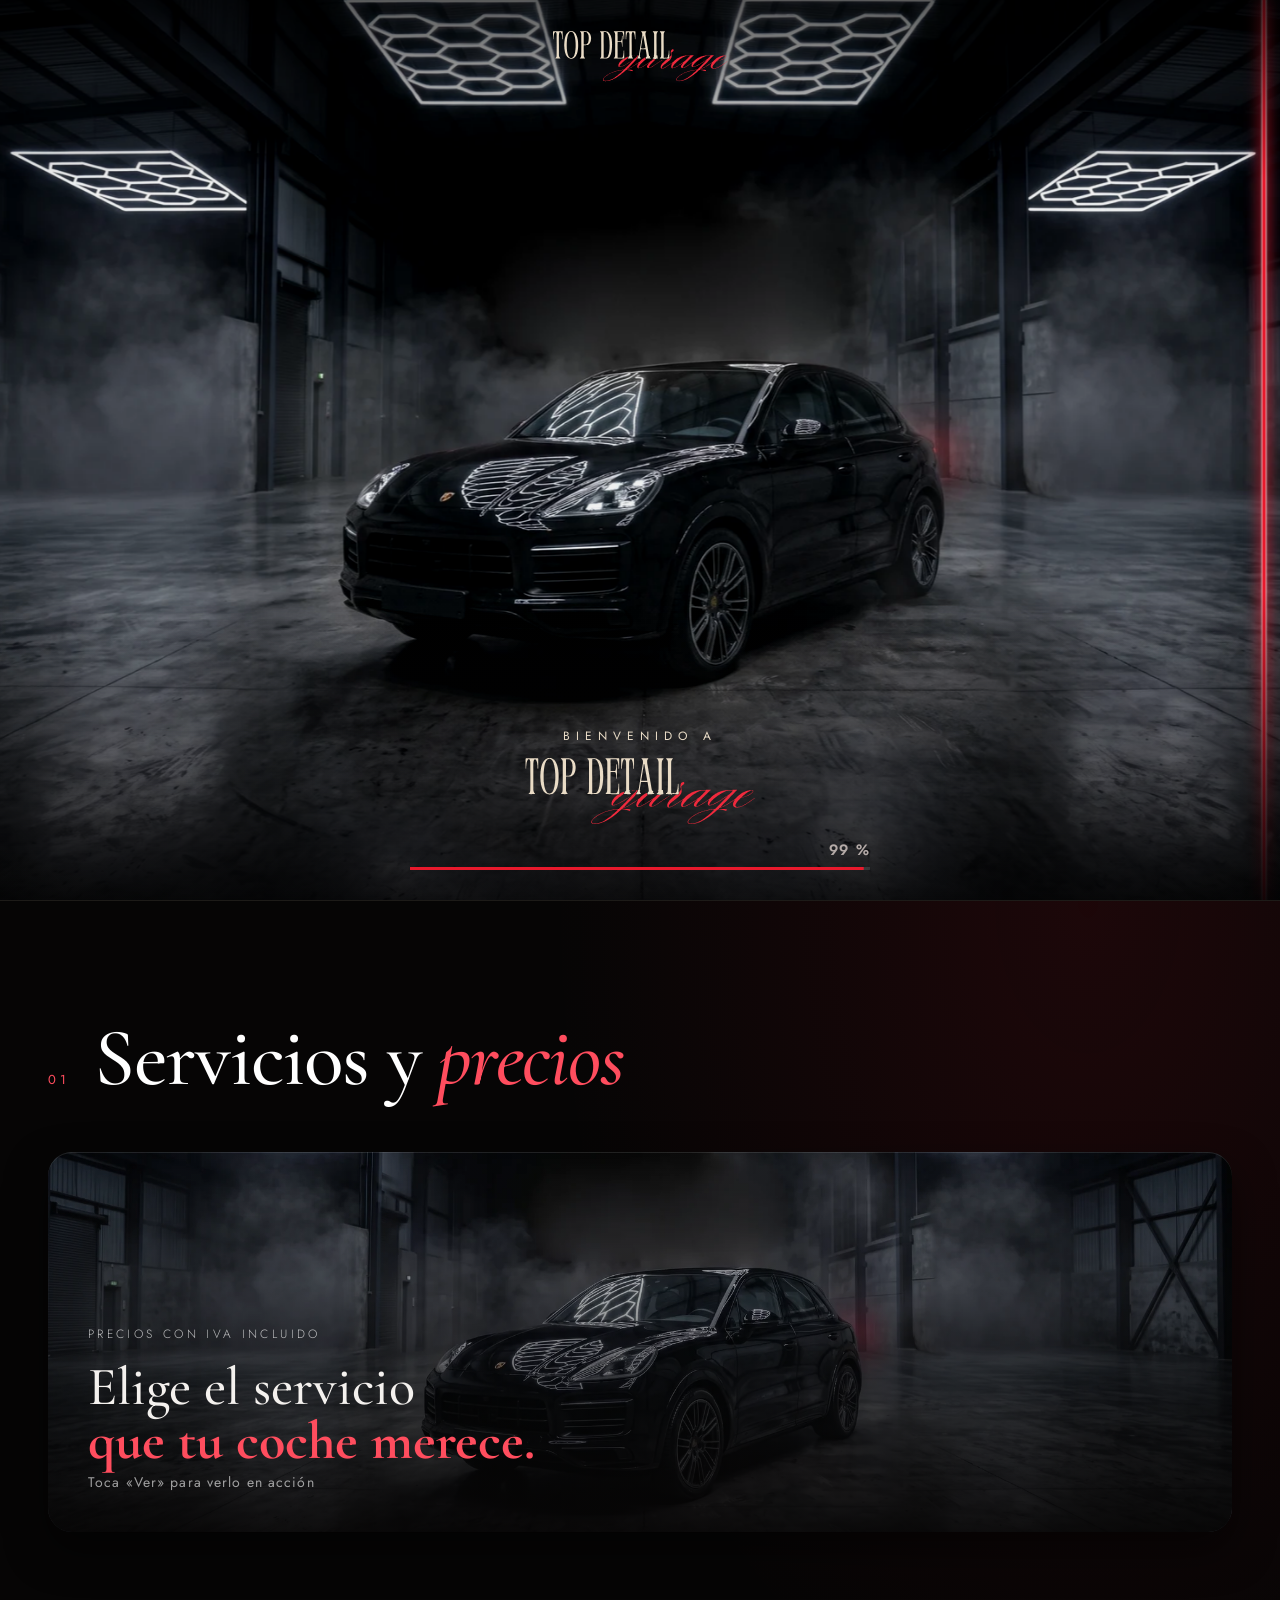
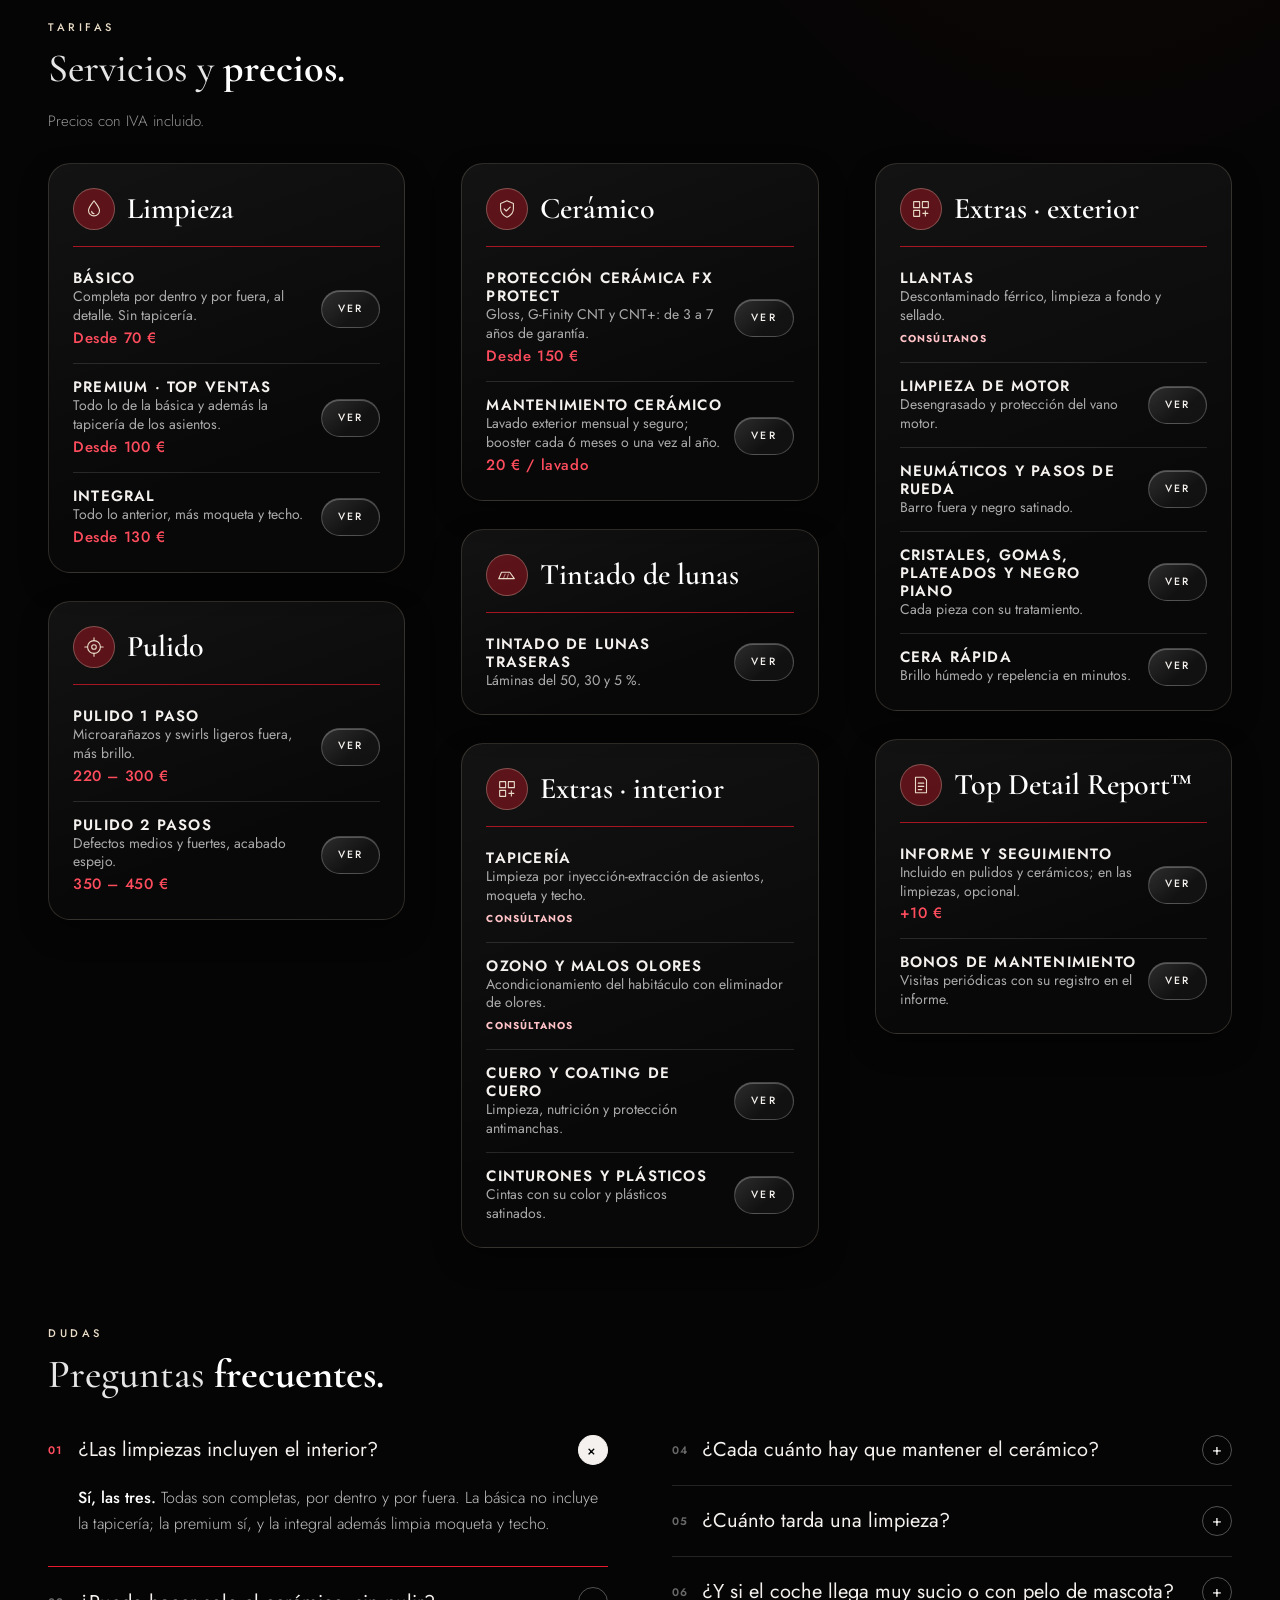
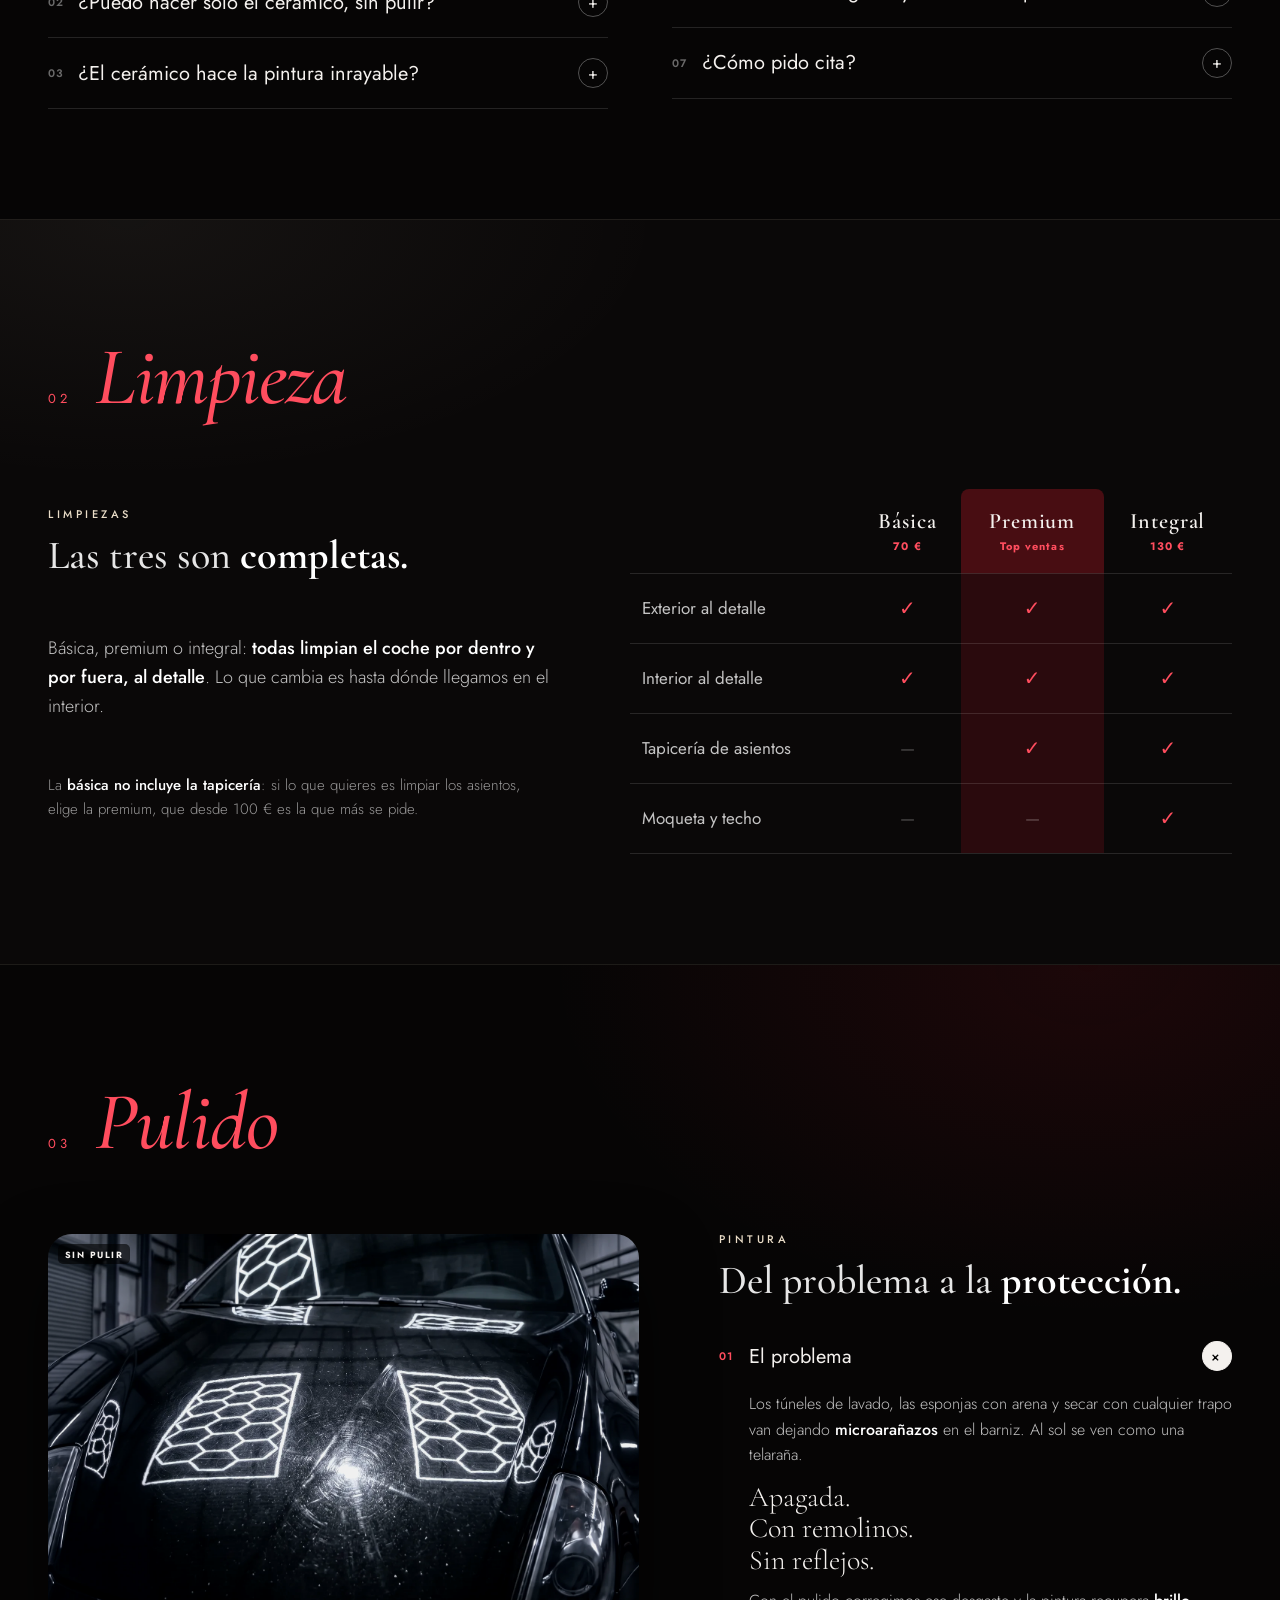
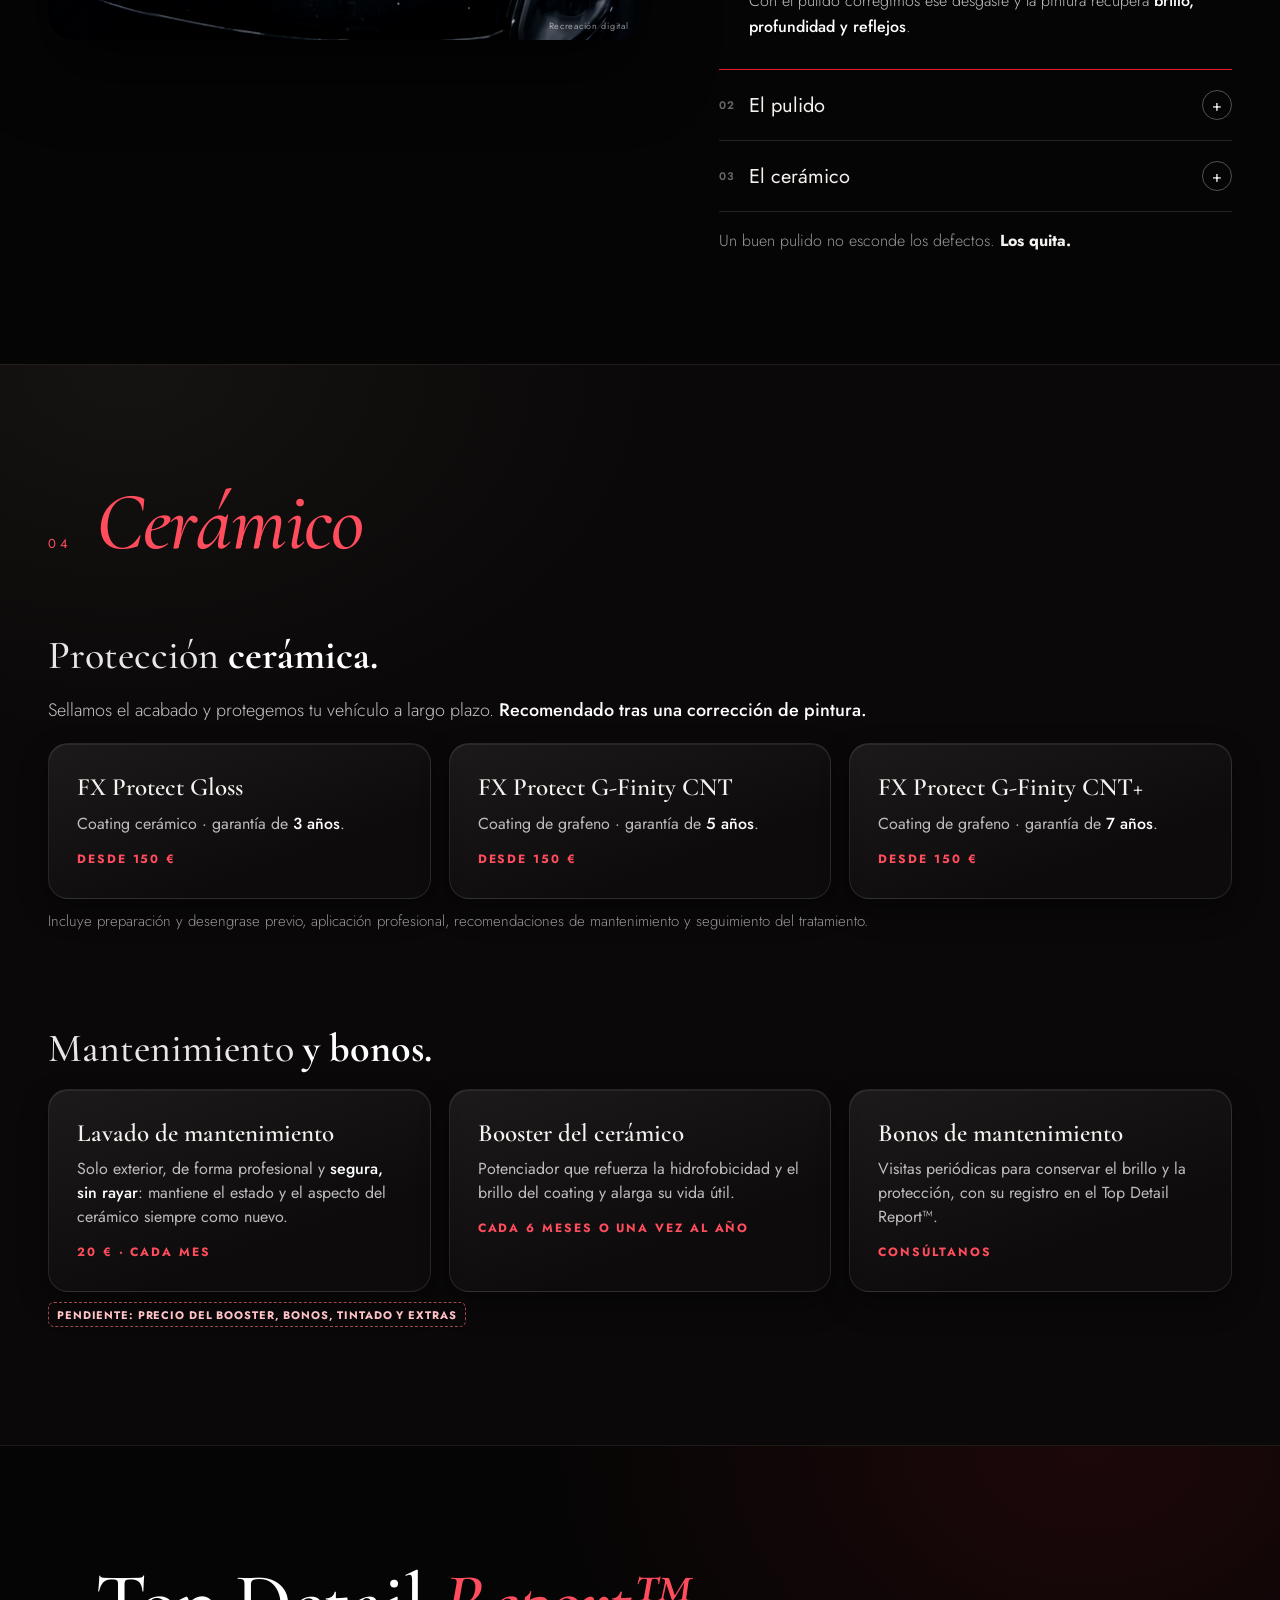
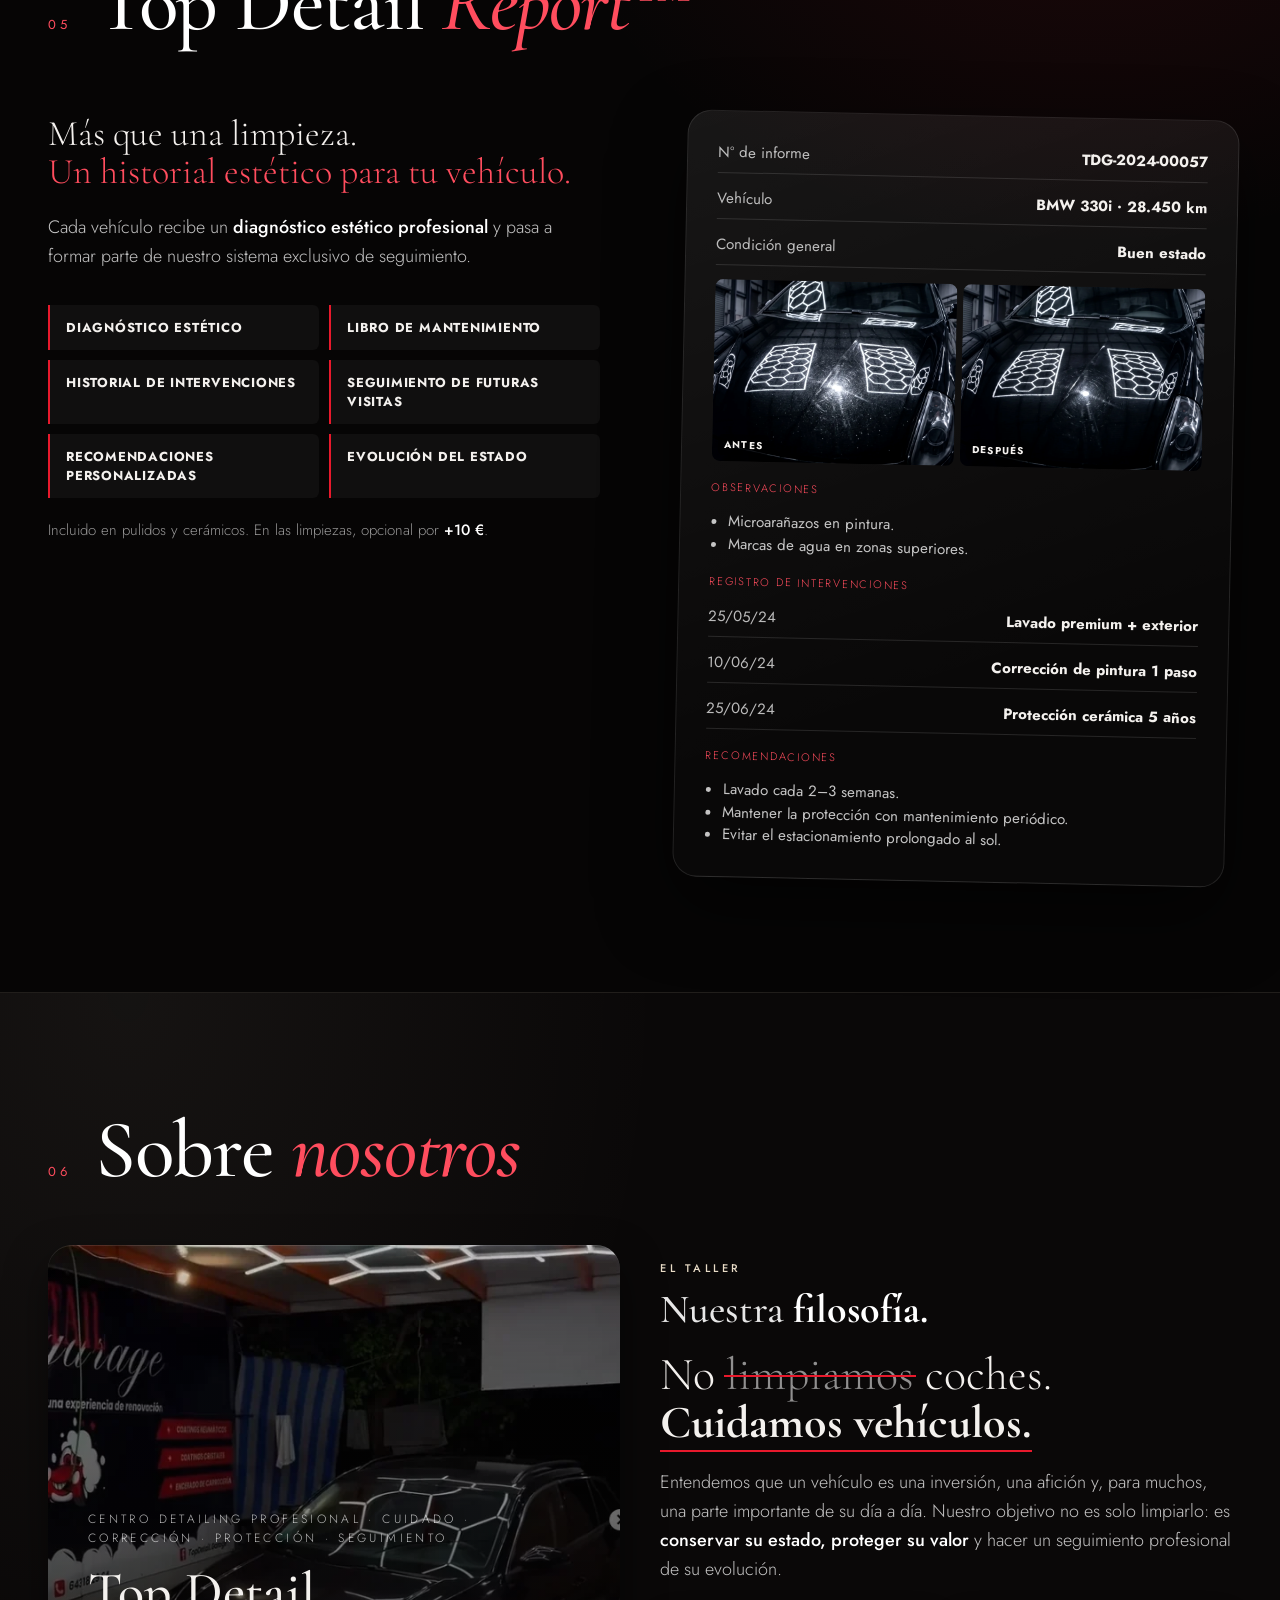
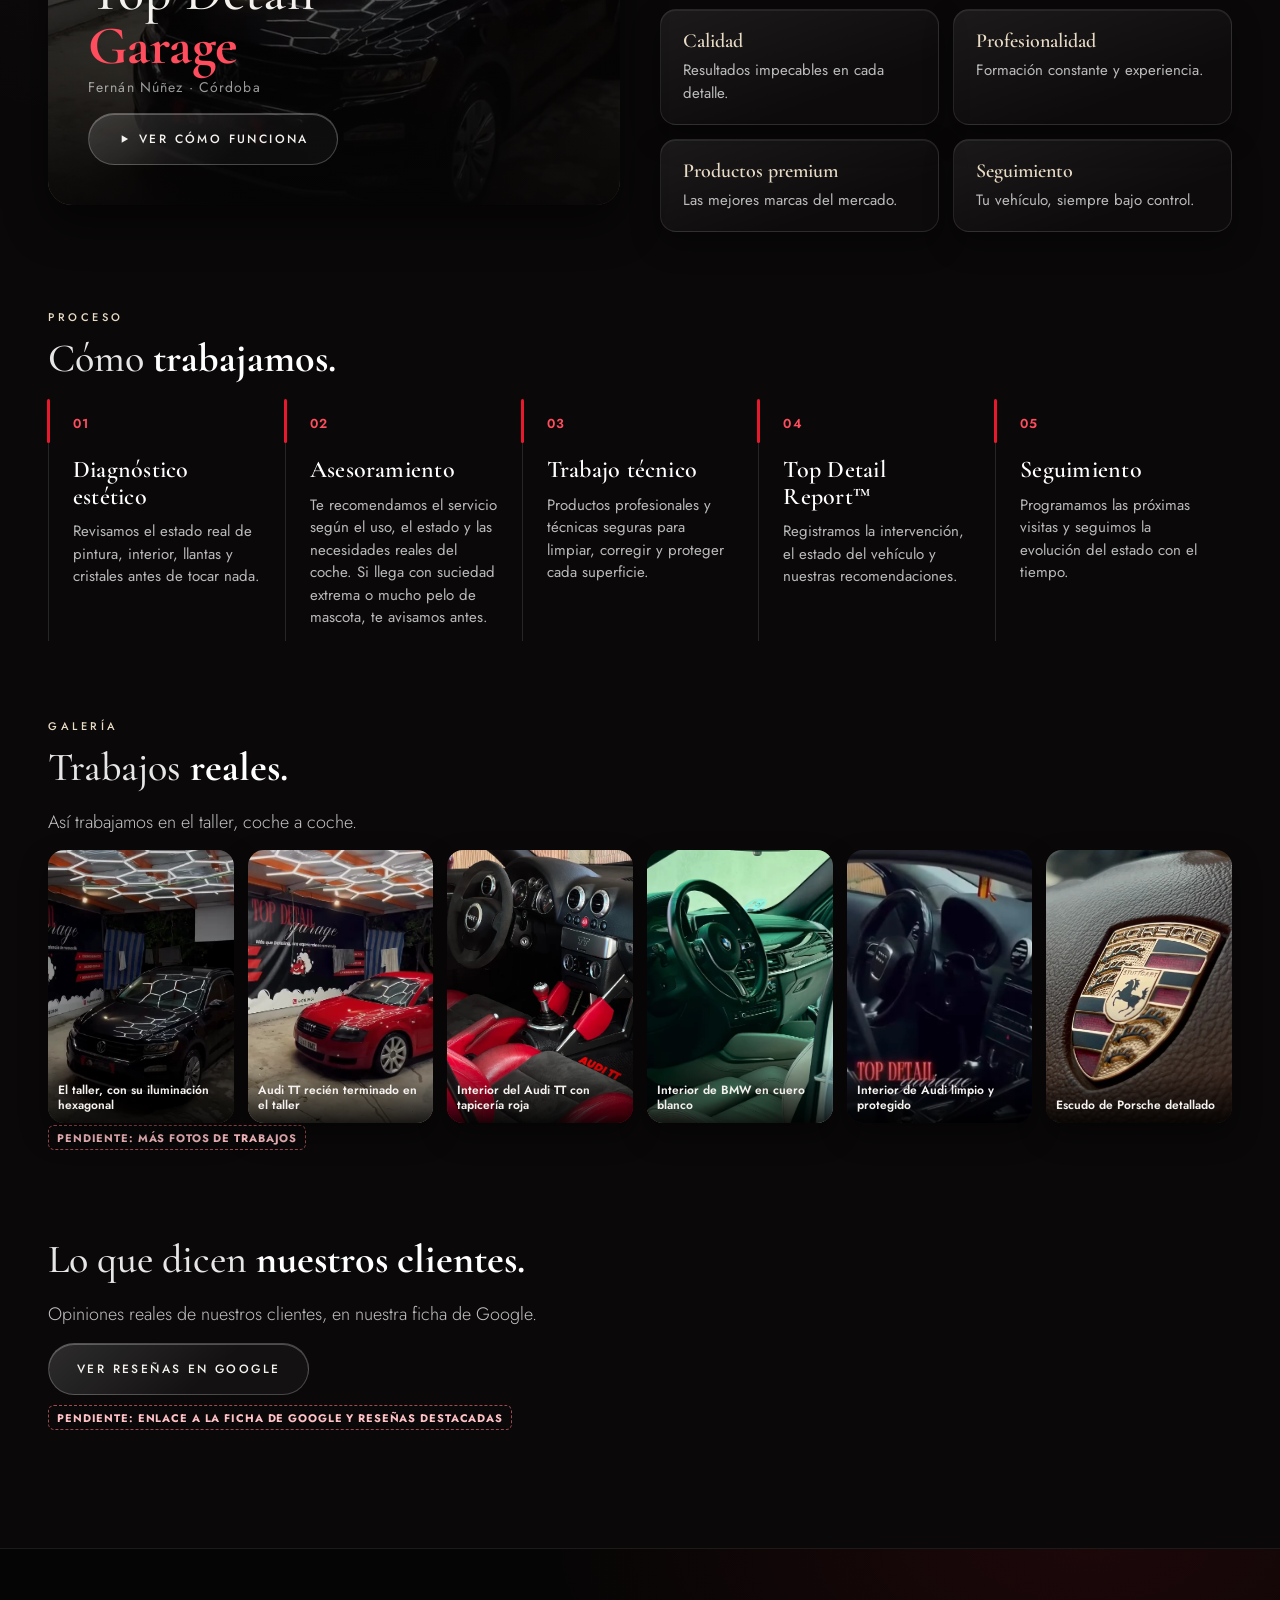
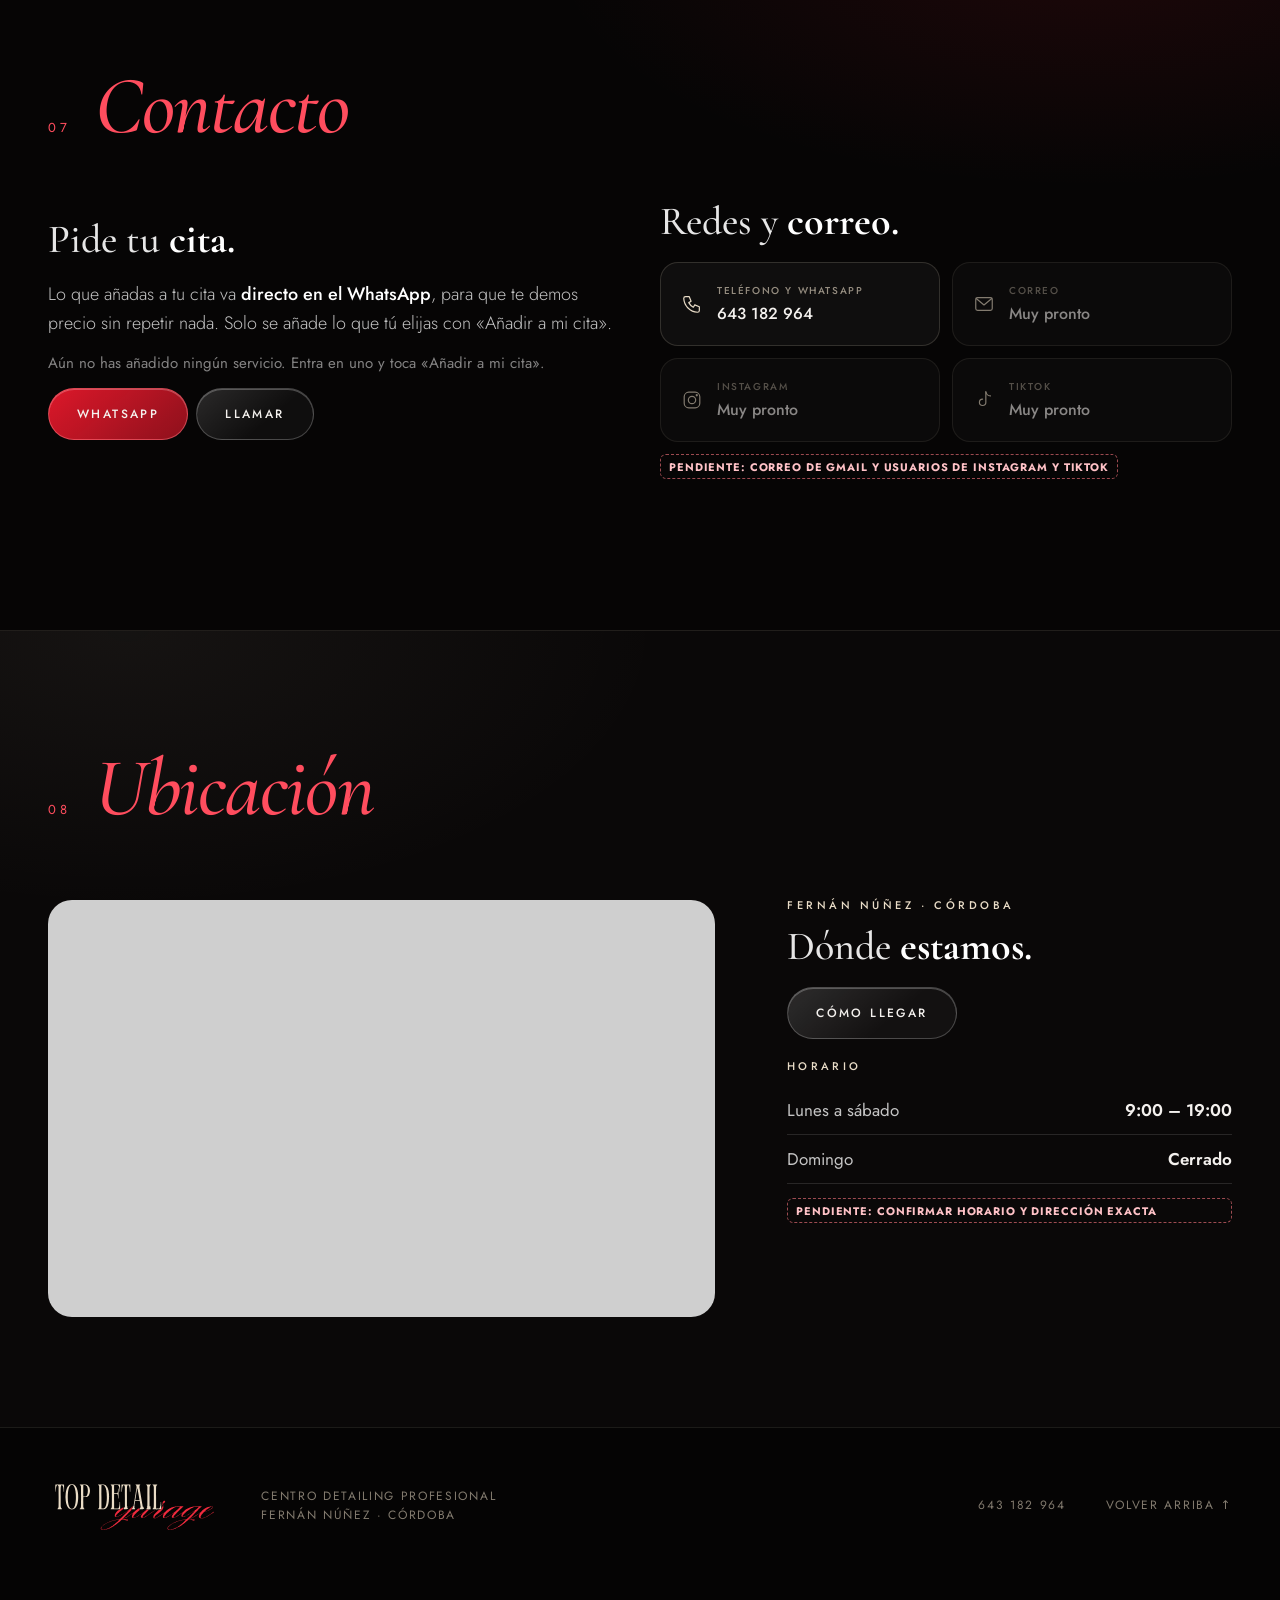
==== index.html @ df961291 "Quitada la consulta por número de informe del Report Co-Authored-By: Claude Opus 5.5 <noreply@anthro" ====
<!doctype html>
<html lang="es">
<head>
<meta charset="utf-8">
<meta name="viewport" content="width=device-width, initial-scale=1, viewport-fit=cover">
<meta name="description" content="Top Detail Garage, detailing en Fernán Núñez (Córdoba): limpieza, tintado, pulido, cerámico y extras. Míralo en acción.">
<meta name="theme-color" content="#060708">
<meta name="robots" content="noindex">
<meta property="og:title" content="Top Detail Garage">
<meta property="og:description" content="Detailing en Fernán Núñez. Míralo en acción: del coche sucio al limpio.">
<meta property="og:image" content="https://topdetail.puntozerosl.es/img/00-base_porsche_limpio.webp">
<meta property="og:url" content="https://topdetail.puntozerosl.es/">
<link rel="icon" href="img/logo-topdetail.svg">
<style>
  :root { padding-top: env(safe-area-inset-top, 0px); padding-bottom: env(safe-area-inset-bottom, 0px); box-sizing: border-box; }
  *, *::before, *::after { box-sizing: inherit; }
  body { margin: 0; }
</style>
<title>Top Detail Garage</title>
<!-- Versión de ordenador: generada con _tools/mkpc.py a partir de ~/topdetail/index.html -->
<link rel="preconnect" href="https://fonts.googleapis.com">
<link rel="preconnect" href="https://fonts.gstatic.com" crossorigin>
<link href="https://fonts.googleapis.com/css2?family=Cormorant+Garamond:ital,wght@0,500;0,600;0,700;1,500&family=Jost:wght@300;400;500;600&display=swap" rel="stylesheet">
<style>
/* Layout: un teléfono a pantalla completa; la foto ocupa todo, los servicios cuelgan de los dos bordes y la ficha va abajo, sobre el suelo. */
:root {
  --void: #060708;          /* fuera del teléfono */
  --ink: #f4f1ee;           /* texto principal */
  --mute: #b4aaa7;          /* texto secundario, gris tirando a rojo */
  --red: #e8192c;           /* granate de marca */
  --red-ink: #ff4d5e;       /* granate claro para texto sobre negro (contraste) */
  --glass: rgba(0, 0, 0, .8);
  --line: rgba(255, 255, 255, .12);
  --ui: 'Rajdhani', 'Arial Narrow', 'Roboto Condensed', system-ui, sans-serif;
  color-scheme: dark;
}
html, body { height: 100%; }
[hidden] { display: none !important; }
body {
  background: var(--void); color: var(--ink); font-family: var(--ui);
  overflow: hidden; overscroll-behavior: none; -webkit-tap-highlight-color: transparent;
}
.app { height: 100%; display: grid; place-items: center; }
.phone {
  position: relative; height: 100%; width: min(100%, 480px, calc(100dvh * .5));
  overflow: hidden; background: #000; touch-action: none; user-select: none; container-type: size;
}

/* Fotos a todo el ancho sobre negro (sin recortar los lados), algo por encima del centro,
   y fundidas por abajo con el negro de la página */
.layer, .seq {
  --img-h: calc(100cqw * 1.7917);
  position: absolute; left: 0; width: 100%; height: var(--img-h);
  top: max(0px, calc((100cqh - var(--img-h)) * .3));
  -webkit-mask-image: linear-gradient(to bottom, #000 80%, transparent 100%);
  mask-image: linear-gradient(to bottom, #000 80%, transparent 100%);
}
.layer { object-fit: cover; object-position: 50% 50%; display: block; max-width: none; }
#front { opacity: 0; will-change: opacity, transform, clip-path; }
/* Acercamiento en vídeo: fotogramas pintados en un canvas encima de las fotos */
.seq { opacity: 0; pointer-events: none; }
.shade {
  position: absolute; inset: 0; pointer-events: none;
  background:
    linear-gradient(to bottom, rgba(0,0,0,.55) 0, rgba(0,0,0,0) 16%),
    linear-gradient(to top, rgba(4,3,3,.94) 0, rgba(4,3,3,.72) 20%, rgba(4,3,3,0) 38%);
}
.sweep {
  position: absolute; top: 0; bottom: 0; left: 0; width: 3px; opacity: 0; pointer-events: none;
  background: var(--red);
  box-shadow: 0 0 14px 3px rgba(232,25,44, .75), 0 0 2px 1px #fff;
}

/* Cabecera */
.top {
  position: absolute; inset: 0 0 auto; display: flex; align-items: center; justify-content: space-between; gap: 12px;
  padding-block: 14px;
  padding-left: max(16px, env(safe-area-inset-left, 0px));
  padding-right: max(16px, env(safe-area-inset-right, 0px));
}
.logo { background: none; border: 0; padding: 0; cursor: pointer; display: block; }
.logo img { height: 38px; width: auto; display: block; mix-blend-mode: screen; }
.cita {
  font: 700 13px/1 var(--ui); letter-spacing: .12em; text-transform: uppercase; text-decoration: none;
  color: var(--ink); background: var(--red); padding: 10px 14px; border-radius: 2px;
  box-shadow: 0 4px 18px rgba(232,25,44, .35); transition: opacity .5s;
}

/* Servicios en los laterales: pestañas que salen de cada borde */
.side { position: absolute; top: 25%; z-index: 3; display: grid; gap: 10px; }
.side.l { left: 0; padding-left: env(safe-area-inset-left, 0px); }
.side.r { right: 0; padding-right: env(safe-area-inset-right, 0px); }
.side button {
  width: 74px; height: 74px; display: grid; place-content: center; justify-items: center; gap: 6px;
  font: 700 11px/1 var(--ui); letter-spacing: .1em; text-transform: uppercase; color: var(--ink);
  background: var(--glass); border: 1px solid var(--line); cursor: pointer; position: relative;
  -webkit-backdrop-filter: blur(6px); backdrop-filter: blur(6px);
  transition: background .25s, border-color .25s, transform .55s cubic-bezier(.2,.8,.2,1), opacity .4s;
}
.side.l button { border-left: 0; border-radius: 0 6px 6px 0; box-shadow: inset 3px 0 0 var(--red); }
.side.r button { border-right: 0; border-radius: 6px 0 0 6px; box-shadow: inset -3px 0 0 var(--red); }
.side svg { width: 24px; height: 24px; fill: none; stroke: currentColor; stroke-width: 1.6; stroke-linecap: round; stroke-linejoin: round; }
.side button[aria-current="true"] { background: var(--red); border-color: var(--red); }
.side button:active { transform: scale(.94); }
/* Llamada de atención en el inicio, hasta el primer toque */
.invite .side button::after {
  content: ""; position: absolute; inset: -1px; border-radius: inherit; pointer-events: none;
  border: 1px solid var(--red); opacity: 0; animation: ping 2.4s ease-out infinite;
}
.invite .side button:nth-child(2)::after { animation-delay: .3s; }
.invite .side.r button::after { animation-delay: .6s; }
.invite .side.r button:nth-child(2)::after { animation-delay: .9s; }
@keyframes ping { 0% { opacity: .9; transform: scale(1); } 70%, 100% { opacity: 0; transform: scale(1.18); } }

/* Ficha inferior */
.hud {
  position: absolute; inset: auto 0 0; z-index: 3; display: grid; gap: 4px;
  padding-block: 0 22px;
  padding-left: max(16px, env(safe-area-inset-left, 0px));
  padding-right: max(16px, env(safe-area-inset-right, 0px));
  transition: opacity .5s;
}
.row { display: flex; align-items: center; justify-content: space-between; gap: 10px; }
.eyebrow {
  margin: 0; font-size: 12px; font-weight: 600; letter-spacing: .18em; text-transform: uppercase; color: var(--mute);
  display: flex; align-items: center; gap: 8px; min-width: 0; flex: 1;
}
.eyebrow::before { content: ""; width: 8px; height: 8px; background: var(--red); flex: none; transform: rotate(45deg); }
.count { font-size: 13px; font-weight: 600; color: var(--mute); font-variant-numeric: tabular-nums; letter-spacing: .08em; }
h1 {
  margin: 0; font-size: 34px; line-height: 1; font-weight: 700; text-transform: uppercase; letter-spacing: .02em;
  text-wrap: balance; display: flex; align-items: center; gap: 0 10px; flex-wrap: wrap;
}
/* Palabras clave en rojo, como en la imagen corporativa */
.desc .k { font-weight: 700; text-shadow: none; }
.k { color: var(--red); text-shadow: 0 0 18px rgba(232,25,44, .35); }
.tag { font-size: 12px; letter-spacing: .16em; padding: 4px 7px 3px; border: 1px solid var(--line); color: var(--mute); border-radius: 2px; }
.tag.on { border-color: var(--red); color: var(--ink); background: rgba(232,25,44,.22); }
.desc { margin: 2px 0 0; font-size: 16px; line-height: 1.3; font-weight: 500; color: #cbc4c1; max-width: 34ch; min-height: 2.6em; }
/* Antes / Después: aparece cuando termina el paso automático */
.ab { display: flex; gap: 6px; margin-top: 10px; transition: opacity .35s; }
.ab.wait { opacity: 0; pointer-events: none; }
.ab button {
  flex: 1; height: 44px; font: 700 13px/1 var(--ui); letter-spacing: .14em; text-transform: uppercase; color: var(--ink);
  background: var(--glass); border: 1px solid var(--line); border-radius: 2px; cursor: pointer; transition: background .25s, border-color .25s;
}
.ab button[aria-pressed="true"] { background: var(--red); border-color: var(--red); }
.ab button:focus-visible { outline: 2px solid var(--ink); outline-offset: 2px; }
/* Comparador de la cera: panel de cristal líquido con barra deslizante */
.glass {
  position: relative; margin-top: 12px; padding: 12px 16px 14px; border-radius: 22px; display: grid; gap: 8px;
  background: linear-gradient(135deg, rgba(255,255,255,.16), rgba(255,255,255,.04) 45%, rgba(255,255,255,.09));
  border: 1px solid rgba(255,255,255,.28);
  box-shadow: inset 0 1px 0 rgba(255,255,255,.45), inset 0 -10px 24px rgba(255,255,255,.05), 0 10px 30px rgba(0,0,0,.45);
  -webkit-backdrop-filter: blur(18px) saturate(180%); backdrop-filter: blur(18px) saturate(180%);
  transition: opacity .35s;
}
.glass::before {
  content: ""; position: absolute; inset: 1px 18% auto; height: 40%; border-radius: 20px 20px 50% 50%; pointer-events: none;
  background: linear-gradient(to bottom, rgba(255,255,255,.22), rgba(255,255,255,0));
}
.glass.wait { opacity: 0; pointer-events: none; }
.glass-row { display: flex; justify-content: space-between; align-items: baseline; gap: 8px; font-size: 12px; font-weight: 700; letter-spacing: .16em; text-transform: uppercase; }
.glass-row em { font-style: normal; font-weight: 600; letter-spacing: .04em; text-transform: none; font-size: 13px; color: var(--mute); }
#cmp { -webkit-appearance: none; appearance: none; width: 100%; height: 30px; margin: 0; background: none; cursor: grab; touch-action: none; }
#cmp::-webkit-slider-runnable-track { height: 6px; border-radius: 3px; background: linear-gradient(to right, var(--red) var(--v, 100%), rgba(255,255,255,.22) var(--v, 100%)); }
#cmp::-moz-range-track { height: 6px; border-radius: 3px; background: rgba(255,255,255,.22); }
#cmp::-moz-range-progress { height: 6px; border-radius: 3px; background: var(--red); }
#cmp::-webkit-slider-thumb {
  -webkit-appearance: none; width: 28px; height: 28px; margin-top: -11px; border-radius: 50%;
  background: radial-gradient(circle at 35% 30%, rgba(255,255,255,.95), rgba(255,255,255,.55) 45%, rgba(255,255,255,.25));
  border: 2px solid var(--red); box-shadow: 0 2px 10px rgba(0,0,0,.5), 0 0 0 4px rgba(232,25,44,.25);
}
#cmp::-moz-range-thumb {
  width: 24px; height: 24px; border-radius: 50%; background: rgba(255,255,255,.8);
  border: 2px solid var(--red); box-shadow: 0 2px 10px rgba(0,0,0,.5), 0 0 0 4px rgba(232,25,44,.25);
}
#cmp:focus-visible { outline: 2px solid var(--ink); outline-offset: 4px; border-radius: 4px; }

/* Dentro de una sección solo queda «Volver», arriba a la izquierda */
.back {
  position: absolute; top: 11%; left: 0; z-index: 3; height: 52px; display: flex; align-items: center; gap: 6px;
  padding: 0 16px 0 calc(10px + env(safe-area-inset-left, 0px));
  font: 700 13px/1 var(--ui); letter-spacing: .12em; text-transform: uppercase; color: var(--ink);
  background: var(--glass); border: 1px solid var(--line); border-left: 0; border-radius: 0 6px 6px 0;
  box-shadow: inset 3px 0 0 var(--red); cursor: pointer;
  -webkit-backdrop-filter: blur(6px); backdrop-filter: blur(6px);
  transform: translateX(-110%); transition: transform .55s cubic-bezier(.2,.8,.2,1) .12s;
}
.back svg { width: 18px; height: 18px; fill: none; stroke: currentColor; stroke-width: 2; stroke-linecap: round; stroke-linejoin: round; }
.in-cat .back { transform: none; }
.back:active { transform: scale(.95); }

/* Opciones de cada sección en pestañas a los lados (en Extras: interior a la izquierda, exterior a la derecha) */
.xside {
  position: absolute; top: calc(11% + 64px); z-index: 3; display: grid; gap: 5px;
  transition: transform .55s cubic-bezier(.2,.8,.2,1) .1s;
}
.xside.l { left: 0; padding-left: env(safe-area-inset-left, 0px); transform: translateX(-110%); }
.xside.r { right: 0; padding-right: env(safe-area-inset-right, 0px); transform: translateX(110%); justify-items: end; }
.in-cat .xside { transform: none; }
.xside.r p { text-align: right; justify-self: stretch; }
.xside p {
  margin: 0 0 1px; font-size: 10px; font-weight: 700; letter-spacing: .2em; text-transform: uppercase; color: var(--ink);
  padding: 0 8px; text-shadow: 0 1px 5px rgba(0,0,0,.9);
}
.xside button {
  width: 74px; min-height: 40px; padding: 5px 6px; display: flex; align-items: center;
  font: 700 10px/1.1 var(--ui); letter-spacing: .02em; text-transform: uppercase; color: var(--ink);
  background: var(--glass); border: 1px solid var(--line); cursor: pointer;
  -webkit-backdrop-filter: blur(6px); backdrop-filter: blur(6px); transition: background .25s, border-color .25s;
}
.xside.l button { border-left: 0; border-radius: 0 5px 5px 0; box-shadow: inset 2px 0 0 var(--red); text-align: left; }
.xside.r button { border-right: 0; border-radius: 5px 0 0 5px; box-shadow: inset -2px 0 0 var(--red); text-align: right; justify-content: flex-end; }
.xside button[aria-current="true"] { background: var(--red); border-color: var(--red); }
.xside button:active { transform: scale(.95); }
/* «Si hace falta»: no se eligen, se avisan; sin la franja roja y con borde discontinuo */
.xside.l button.sup { box-shadow: none; border-style: dashed; border-left: 0; border-color: rgba(255,255,255,.34); color: var(--mute); }
.xside.l button.sup[aria-current="true"] { color: var(--ink); background: rgba(255,255,255,.14); border-color: var(--line); }

.side button:focus-visible, .cita:focus-visible, .logo:focus-visible, .back:focus-visible, .xside button:focus-visible { outline: 2px solid var(--ink); outline-offset: 2px; }
@media (max-height: 700px) { .xside button { min-height: 34px; } .xside { gap: 4px; } }

/* Pantalla de carga: el sucio pasa a limpio mientras se descargan las fotos */
.loader {
  position: absolute; inset: auto 0 0; z-index: 4; display: grid; gap: 10px; transition: opacity .6s;
  padding-block: 0 26px;
  padding-left: max(16px, env(safe-area-inset-left, 0px));
  padding-right: max(16px, env(safe-area-inset-right, 0px));
}
.loader p { margin: 0; display: flex; justify-content: space-between; align-items: baseline; gap: 12px; }
.loader b { font-size: 26px; font-weight: 700; text-transform: uppercase; letter-spacing: .03em; }
.loader #pct { font-size: 15px; font-weight: 600; color: var(--mute); font-variant-numeric: tabular-nums; letter-spacing: .08em; }
.bar { height: 3px; background: var(--line); overflow: hidden; }
.bar i { display: block; height: 100%; width: 100%; background: var(--red); transform-origin: 0 50%; transform: scaleX(0); }
.loading .hud, .loading .cita { opacity: 0; pointer-events: none; }
.loading .side.l button, .in-cat .side.l button { transform: translateX(-110%); }
.loading .side.r button, .in-cat .side.r button { transform: translateX(110%); }
.side button:nth-child(2) { transition-delay: 0s, 0s, .08s, 0s; }
.loader.done { opacity: 0; pointer-events: none; }

@media (max-width: 350px) { .side button { width: 64px; height: 64px; } h1 { font-size: 30px; } }
@media (prefers-reduced-motion: reduce) {
  .invite .side button::after { animation: none; }
  .side button, .back, .xside, .xside button, .hud, .loader, .cita, .ab, .ab button, .glass { transition: none; }
}

/* ── Capa final: botones de cristal (glassmorphism) y tipografía de la marca ──
   Cinzel es la serif del rótulo y de la web original; Rajdhani queda para el texto corrido. */
:root { --display: 'Cinzel', 'Trajan Pro', 'Times New Roman', serif; }
.side.l { left: calc(10px + env(safe-area-inset-left, 0px)); padding-left: 0; }
.side.r { right: calc(10px + env(safe-area-inset-right, 0px)); padding-right: 0; }
.xside.l { left: calc(10px + env(safe-area-inset-left, 0px)); padding-left: 0; }
.xside.r { right: calc(10px + env(safe-area-inset-right, 0px)); padding-right: 0; }
.side.l button, .side.r button, .back, .xside.l button, .xside.r button, .ab button {
  background: linear-gradient(140deg, rgba(255,255,255,.17), rgba(255,255,255,.04) 62%);
  border: 1px solid rgba(255,255,255,.22);
  box-shadow: inset 0 1px 0 rgba(255,255,255,.3), 0 10px 28px rgba(0,0,0,.45);
  -webkit-backdrop-filter: blur(14px) saturate(170%); backdrop-filter: blur(14px) saturate(170%);
}
.side.l button, .side.r button { width: 72px; height: 72px; border-radius: 18px; }
.xside.l button, .xside.r button { border-radius: 12px; }
.back { left: calc(10px + env(safe-area-inset-left, 0px)); padding: 0 16px 0 12px; border-radius: 999px; height: 46px; }
.ab button { border-radius: 999px; }
.side button[aria-current="true"], .xside button[aria-current="true"], .ab button[aria-pressed="true"] {
  background: linear-gradient(140deg, rgba(232,25,44,.8), rgba(232,25,44,.38) 70%);
  border-color: rgba(255,120,130,.55);
  box-shadow: inset 0 1px 0 rgba(255,255,255,.35), 0 10px 26px rgba(232,25,44,.22);
}
/* Ocultos: que salgan del todo por el borde aunque ahora estén separados de él */
.loading .side.l button, .in-cat .side.l button { transform: translateX(calc(-100% - 24px)); }
.loading .side.r button, .in-cat .side.r button { transform: translateX(calc(100% + 24px)); }
.back { transform: translateX(calc(-100% - 24px)); }
.in-cat .back { transform: none; }
.xside.l { transform: translateX(calc(-100% - 24px)); }
.xside.r { transform: translateX(calc(100% + 24px)); }
.in-cat .xside { transform: none; }
.cita {
  border-radius: 999px; padding: 10px 16px;
  background: linear-gradient(140deg, rgba(232,25,44,.92), rgba(232,25,44,.62));
  border: 1px solid rgba(255,120,130,.5);
  box-shadow: inset 0 1px 0 rgba(255,255,255,.35), 0 8px 22px rgba(232,25,44,.3);
  -webkit-backdrop-filter: blur(10px); backdrop-filter: blur(10px);
}
.tag { border-radius: 999px; padding: 4px 9px 3px; background: rgba(255,255,255,.07); border-color: rgba(255,255,255,.2); }
.tag.on { background: rgba(232,25,44,.3); border-color: rgba(255,120,130,.5); }

/* Ficha de abajo, más sobria: sin rombo ni brillo, título en la serif de la marca */
.eyebrow::before { display: none; }
.eyebrow { font-size: 11px; letter-spacing: .22em; color: rgba(255,255,255,.5); }
h1 { font-family: var(--display); text-transform: none; font-weight: 600; font-size: 25px; line-height: 1.2; letter-spacing: .02em; }
.k { text-shadow: none; }
.desc { font-size: 15px; color: rgba(255,255,255,.7); }
.loader b { font-family: var(--display); font-weight: 600; font-size: 21px; text-transform: none; letter-spacing: .02em; }
@media (max-width: 350px) { h1 { font-size: 22px; } }

/* Todos los botones a la izquierda, en una columna */
.side.l { top: 15%; gap: 8px; }
.side.l button { width: 66px; height: 66px; }
.xside.l {
  max-height: calc(100cqh - 11cqh - 64px - var(--hud-h, 190px) - 24px);
  overflow-y: auto; overscroll-behavior: contain; scrollbar-width: none; touch-action: pan-y;
  padding-bottom: 6px; justify-items: start;
}
.xside.l::-webkit-scrollbar { display: none; }
.xside.l p { margin-top: 6px; }
.xside.l p:first-child { margin-top: 0; }
@media (max-height: 760px) { .side.l button { width: 60px; height: 60px; } .side.l { top: 13%; gap: 6px; } }

/* Bienvenida en la pantalla de carga con el logo real; en el inicio solo el coche */
.welcome { display: grid; justify-items: center; gap: 4px; margin-bottom: 4px; }
.hello { font-family: var(--display); font-size: 14px; letter-spacing: .32em; text-transform: uppercase; color: rgba(255,255,255,.72); }
.brand { width: min(80%, 340px); height: auto; display: block; }
.loader p { justify-content: flex-end; }
.hud.empty { opacity: 0; pointer-events: none; }
.logo img { mix-blend-mode: normal; height: 40px; }

/* Los cuatro servicios en una fila abajo (en el inicio no hay ficha, así que el sitio es suyo) */
.side.l {
  top: auto; left: max(16px, env(safe-area-inset-left, 0px)); right: max(16px, env(safe-area-inset-right, 0px));
  bottom: calc(18px + env(safe-area-inset-bottom, 0px));
  display: grid; grid-template-columns: repeat(4, minmax(0, 1fr)); gap: 8px;
}
.side.l button { width: auto; height: 74px; border-radius: 18px; }
.loading .side.l button, .in-cat .side.l button { transform: translateY(calc(100% + 60px)); }
.side.l button:nth-child(2) { transition-delay: 0s, 0s, .05s, 0s; }
.side.l button:nth-child(3) { transition-delay: 0s, 0s, .1s, 0s; }
.side.l button:nth-child(4) { transition-delay: 0s, 0s, .15s, 0s; }
@media (max-height: 760px) { .side.l { top: auto; gap: 6px; } .side.l button { width: auto; height: 66px; } }

/* ── Capa del cuestionario de Javi (2026-11-05) ──
   Granate, títulos anchos y sólidos en mayúsculas, esquinas un poco redondeadas, iconos de línea fina,
   fotos oscuras de cine, animación solo en lo importante, más información a la vista y la ficha del taller. */
:root { --display: 'Archivo', 'Arial Black', system-ui, sans-serif; --r: 10px; }
h1, .loader b, .hello, .sheet h2, .sheet h3, .badge { font-family: var(--display); font-stretch: 125%; text-transform: uppercase; }
h1 { font-weight: 800; font-size: 22px; line-height: 1.1; letter-spacing: .01em; }
.loader b { font-weight: 800; font-size: 18px; }
.hello { font-weight: 600; font-size: 11px; letter-spacing: .3em; }
.k, .desc .k { color: var(--red-ink); }
@media (max-width: 350px) { h1 { font-size: 19px; } }
/* Esquinas un poco redondeadas (antes: píldoras y círculos) */
.side.l button { border-radius: 12px; }
.xside.l button, .xside.r button { border-radius: 8px; }
.back, .ab button, .cita { border-radius: var(--r); }
.tag { border-radius: 6px; }
.glass { border-radius: 14px; }
/* Iconos de línea fina */
.side svg { stroke-width: 1.15; width: 26px; height: 26px; }
.back svg { stroke-width: 1.4; }
/* Fotos oscuras y de cine: algo más de contraste, menos saturación y viñeta */
.layer, .seq { filter: contrast(1.06) saturate(.88) brightness(.94); }
.shade {
  background:
    radial-gradient(120% 70% at 50% 40%, rgba(0,0,0,0) 55%, rgba(0,0,0,.5) 100%),
    linear-gradient(to bottom, rgba(0,0,0,.55) 0, rgba(0,0,0,0) 16%),
    linear-gradient(to top, rgba(4,3,3,.94) 0, rgba(4,3,3,.72) 20%, rgba(4,3,3,0) 38%);
}
/* Animación la justa: el aviso de «toca aquí» solo en el servicio estrella */
.invite .side button::after { animation: none; opacity: 0; }
.invite .side button.star::after { animation: ping 2.4s ease-out infinite; animation-delay: .4s; }
/* Barra de abajo con cinco botones: Pintura (estrella), Limpieza, Tintado, Extras y El taller */
.side.l { grid-template-columns: repeat(5, minmax(0, 1fr)); gap: 6px; }
.side.l button { font-size: 10px; letter-spacing: .05em; overflow: visible; }
.side.l button.star { border-color: rgba(255,120,130,.6); background: linear-gradient(140deg, rgba(232,25,44,.42), rgba(232,25,44,.12) 70%); }
.badge {
  position: absolute; top: -8px; left: 50%; transform: translateX(-50%); white-space: nowrap;
  font-size: 8px; font-weight: 800; letter-spacing: .12em; padding: 3px 6px 2px; border-radius: 5px;
  background: var(--red); color: var(--ink); box-shadow: 0 2px 8px rgba(0,0,0,.5);
}
/* Ficha técnica de cada servicio: más información a la vista */
.spec { display: flex; flex-wrap: wrap; gap: 5px; margin: 6px 0 0; padding: 0; list-style: none; }
.spec:empty { display: none; }
.spec li {
  font-size: 11px; font-weight: 700; letter-spacing: .08em; text-transform: uppercase; color: rgba(255,255,255,.8);
  padding: 4px 8px 3px; border: 1px solid rgba(255,255,255,.16); border-radius: 6px; background: rgba(255,255,255,.05);
}
.desc { max-width: 40ch; min-height: 0; }

/* ── El taller: hoja con cómo trabajamos, Top Detail Report, servicios, bonos, reseñas, horario y redes ── */
.sheet {
  position: absolute; inset: 0; z-index: 6; overflow-y: auto; overscroll-behavior: contain; touch-action: pan-y;
  user-select: text; scrollbar-width: none;
  background: linear-gradient(to bottom, rgba(6,5,5,.9), rgba(6,5,5,.97) 26%);
  -webkit-backdrop-filter: blur(16px); backdrop-filter: blur(16px);
  padding: 0 max(16px, env(safe-area-inset-right, 0px)) calc(32px + env(safe-area-inset-bottom, 0px)) max(16px, env(safe-area-inset-left, 0px));
  opacity: 0; visibility: hidden; transform: translateY(18px);
  transition: opacity .3s, transform .4s cubic-bezier(.2,.8,.2,1), visibility 0s .4s;
}
.sheet::-webkit-scrollbar { display: none; }
.sheet.open { opacity: 1; visibility: visible; transform: none; transition: opacity .3s, transform .4s cubic-bezier(.2,.8,.2,1); }
.sheet-head {
  position: sticky; top: 0; z-index: 1; display: flex; align-items: center; justify-content: space-between; gap: 12px;
  padding: 16px 0 14px; background: linear-gradient(rgba(8,6,6,.98) 72%, rgba(8,6,6,0));
}
.sheet h2 { margin: 0; font-size: 19px; font-weight: 800; letter-spacing: .02em; }
.sheet h2 .k { color: var(--red-ink); }
.sheet h3 { margin: 0 0 10px; font-size: 14px; font-weight: 800; letter-spacing: .03em; display: flex; align-items: center; gap: 8px; }
.sheet h3::before { content: ""; width: 14px; height: 2px; background: var(--red); flex: none; }
.sheet section { padding: 20px 0; border-top: 1px solid var(--line); }
.sheet p { margin: 0 0 10px; font-size: 15px; line-height: 1.42; font-weight: 500; color: rgba(255,255,255,.76); }
.sheet strong { color: var(--ink); }
.btn {
  display: inline-flex; align-items: center; justify-content: center; gap: 8px; min-height: 44px; padding: 0 16px;
  font: 700 13px/1 var(--ui); letter-spacing: .12em; text-transform: uppercase; color: var(--ink); text-decoration: none; cursor: pointer;
  background: linear-gradient(140deg, rgba(255,255,255,.15), rgba(255,255,255,.04) 62%);
  border: 1px solid rgba(255,255,255,.22); border-radius: var(--r);
  box-shadow: inset 0 1px 0 rgba(255,255,255,.25);
}
.btn.red { background: linear-gradient(140deg, rgba(232,25,44,.95), rgba(232,25,44,.6)); border-color: rgba(255,120,130,.5); }
.btn svg { width: 18px; height: 18px; fill: none; stroke: currentColor; stroke-width: 1.4; stroke-linecap: round; stroke-linejoin: round; }
.btns { display: flex; flex-wrap: wrap; gap: 8px; }
.btns .btn { flex: 1 1 140px; }
.close { width: 44px; height: 44px; padding: 0; flex: none; }
.btn:focus-visible, .close:focus-visible, .sheet summary:focus-visible, .sheet input:focus-visible { outline: 2px solid var(--ink); outline-offset: 2px; }
/* Pendiente de datos del cliente: se ve claro qué falta */
.pending {
  display: inline-block; margin: 2px 0 8px; padding: 4px 8px 3px; font-size: 11px; font-weight: 700; letter-spacing: .08em;
  text-transform: uppercase; color: #ffc2c7; border: 1px dashed rgba(255,120,130,.6); border-radius: 6px;
}
/* Cómo trabajamos: pasos que aparecen al llegar a ellos */
.steps { list-style: none; margin: 0; padding: 0; display: grid; gap: 10px; counter-reset: s; }
.steps li {
  counter-increment: s; position: relative; padding: 12px 12px 12px 52px; border: 1px solid var(--line); border-radius: var(--r);
  background: rgba(255,255,255,.03);
}
.steps li::before {
  content: counter(s, decimal-leading-zero); position: absolute; left: 12px; top: 12px;
  font: 800 15px/1 var(--display); font-stretch: 125%; color: var(--red-ink);
}
.steps b { display: block; font: 800 13px/1.2 var(--display); font-stretch: 125%; text-transform: uppercase; margin-bottom: 4px; }
.steps span { display: block; font-size: 14px; line-height: 1.38; color: rgba(255,255,255,.72); }
.reveal { opacity: 0; transform: translateY(14px); transition: opacity .5s, transform .5s cubic-bezier(.2,.8,.2,1); }
.reveal.in { opacity: 1; transform: none; }
/* Top Detail Report */
.report { border: 1px solid rgba(255,120,130,.35); border-radius: var(--r); background: rgba(232,25,44,.08); margin: 4px 0 12px; }
.report summary { list-style: none; cursor: pointer; padding: 12px 14px; font-weight: 700; letter-spacing: .1em; text-transform: uppercase; font-size: 13px; display: flex; justify-content: space-between; }
.report summary::-webkit-details-marker { display: none; }
.report summary::after { content: "+"; font-size: 18px; line-height: .8; }
.report[open] summary::after { content: "–"; }
.rep { padding: 0 14px 14px; display: grid; gap: 10px; }
.rep-row { display: flex; justify-content: space-between; gap: 10px; font-size: 13px; border-bottom: 1px solid var(--line); padding-bottom: 6px; color: rgba(255,255,255,.72); }
.rep-row b { color: var(--ink); text-align: right; }
.rep-img { display: grid; grid-template-columns: 1fr 1fr; gap: 6px; }
.rep-img figure { margin: 0; position: relative; }
.rep-img img { width: 100%; aspect-ratio: 1; object-fit: cover; border-radius: 8px; display: block; filter: contrast(1.06) saturate(.88); }
.rep-img figcaption { position: absolute; left: 6px; bottom: 6px; font-size: 10px; font-weight: 700; letter-spacing: .12em; text-transform: uppercase; background: rgba(0,0,0,.65); padding: 3px 6px; border-radius: 5px; }
.rep ul { margin: 0; padding-left: 18px; font-size: 13px; line-height: 1.5; color: rgba(255,255,255,.76); }
.code { display: flex; gap: 8px; }
.code input {
  flex: 1; min-width: 0; height: 44px; padding: 0 12px; font: 600 16px/1 var(--ui); letter-spacing: .14em; text-transform: uppercase;
  color: var(--ink); background: rgba(255,255,255,.06); border: 1px solid rgba(255,255,255,.22); border-radius: var(--r);
}
.code input::placeholder { color: rgba(255,255,255,.38); }
/* Servicios: lista sencilla */
.svc { list-style: none; margin: 0 0 6px; padding: 0; }
.svc-g { margin: 14px 0 4px; font-size: 11px; font-weight: 700; letter-spacing: .2em; text-transform: uppercase; color: rgba(255,255,255,.5); }
.svc li { display: flex; align-items: center; gap: 10px; padding: 10px 0; border-bottom: 1px solid var(--line); }
.svc li div { flex: 1; min-width: 0; }
.svc li b { display: block; font-size: 15px; font-weight: 700; letter-spacing: .04em; text-transform: uppercase; }
.svc li span { display: block; font-size: 13px; line-height: 1.35; color: rgba(255,255,255,.66); }
.svc li em { font-style: normal; font-size: 10px; font-weight: 700; letter-spacing: .12em; text-transform: uppercase; color: #ffc2c7; }
.svc .go { min-height: 36px; padding: 0 12px; font-size: 11px; flex: none; }
/* Bonos y packs */
.packs { display: grid; gap: 8px; }
.pack { padding: 12px 14px; border: 1px solid var(--line); border-radius: var(--r); background: rgba(255,255,255,.03); }
.pack b { display: block; font: 800 13px/1.2 var(--display); font-stretch: 125%; text-transform: uppercase; margin-bottom: 4px; }
.pack span { display: block; font-size: 14px; line-height: 1.38; color: rgba(255,255,255,.72); }
.pack small { display: block; margin-top: 6px; font-size: 12px; font-weight: 700; letter-spacing: .1em; text-transform: uppercase; color: var(--red-ink); }
/* Horario y mapa */
.hours { width: 100%; border-collapse: collapse; margin: 0 0 12px; font-size: 14px; }
.hours td { padding: 7px 0; border-bottom: 1px solid var(--line); color: rgba(255,255,255,.76); }
.hours td:last-child { text-align: right; color: var(--ink); font-weight: 600; }
.map { width: 100%; aspect-ratio: 4 / 3; border: 0; border-radius: var(--r); display: block; margin: 0 0 12px; filter: invert(.9) hue-rotate(180deg) saturate(.6) contrast(.9); background: #111; }
@media (prefers-reduced-motion: reduce) { .sheet, .reveal { transition: none; } .reveal { opacity: 1; transform: none; } }

/* Dossier de servicios: claims, valores, características del report, notas y precios */
.tagline { margin: -6px 0 4px; font-size: 11px; font-weight: 700; letter-spacing: .14em; text-transform: uppercase; color: rgba(255,255,255,.5); }
.claim { font: 800 21px/1.12 var(--display) !important; font-stretch: 125% !important; text-transform: uppercase; color: var(--ink) !important; margin-bottom: 12px !important; }
.claim.sm { font-size: 16px !important; }
.values { display: grid; grid-template-columns: 1fr 1fr; gap: 8px; }
.values div { padding: 10px 12px; border: 1px solid var(--line); border-radius: var(--r); background: rgba(255,255,255,.03); }
.values b { display: block; font: 800 12px/1.2 var(--display); font-stretch: 125%; text-transform: uppercase; color: var(--red-ink); margin-bottom: 3px; }
.values span { font-size: 13px; line-height: 1.35; color: rgba(255,255,255,.72); }
.feats { list-style: none; margin: 0 0 10px; padding: 0; display: grid; grid-template-columns: 1fr 1fr; gap: 6px; }
.feats li { font-size: 12px; font-weight: 700; letter-spacing: .06em; text-transform: uppercase; padding: 8px 10px; border-left: 2px solid var(--red); background: rgba(255,255,255,.04); border-radius: 0 6px 6px 0; }
.sheet .note { font-size: 13px; color: rgba(255,255,255,.6); }
.rep-h { margin: 4px 0 0 !important; font-size: 11px !important; font-weight: 700; letter-spacing: .16em; text-transform: uppercase; color: var(--red-ink) !important; }
.svc li i { font-style: normal; display: block; margin-top: 2px; font-size: 13px; font-weight: 700; color: var(--red-ink); letter-spacing: .04em; }
.price { margin: 2px 0 0; font-size: 14px; font-weight: 600; letter-spacing: .04em; color: rgba(255,255,255,.78); }
.price:empty { display: none; }
.sheet section { scroll-margin-top: 118px; }
.price .k { font-weight: 800; font-size: 17px; }
/* ── Cambios de Javi (2026-11-06) ──
   Pantalla de inicio tipo «pulsa para empezar», «Top ventas» en la limpieza premium
   y El taller con titulares en dos pesos, línea de tiempo, teoría en acordeón y preguntas frecuentes. */
/* Inicio: al terminar la carga, se pide deslizar hacia arriba para empezar */
.start {
  display: grid; justify-items: center; gap: 4px; margin: 6px auto 0; padding: 8px 16px 0; background: none; border: 0;
  color: var(--ink); font: inherit; cursor: pointer; text-align: center; -webkit-tap-highlight-color: transparent;
}
.start[hidden] { display: none; }
.start .chev { display: grid; justify-items: center; height: 30px; }
.start .chev i { width: 14px; height: 14px; border: solid var(--red-ink); border-width: 2px 0 0 2px; transform: rotate(45deg); margin-top: -6px; opacity: .3; animation: chev 1.6s ease-in-out infinite; }
.start .chev i:nth-child(1) { animation-delay: .3s; }
.start .chev i:nth-child(2) { animation-delay: .15s; }
.start b { font: 800 15px/1.1 var(--display); font-stretch: 125%; text-transform: uppercase; letter-spacing: .06em; animation: blink 2.2s ease-in-out infinite; }
.start span { font-size: 13px; font-weight: 500; color: rgba(255,255,255,.66); letter-spacing: .02em; }
.start:focus-visible { outline: 2px solid var(--ink); outline-offset: 4px; border-radius: var(--r); }
@keyframes chev { 0%, 100% { opacity: .2; transform: translateY(4px) rotate(45deg); } 50% { opacity: 1; transform: translateY(-2px) rotate(45deg); } }
@keyframes blink { 0%, 100% { opacity: 1; } 50% { opacity: .45; } }
.loader.ready #pct, .loader.ready .bar { display: none; }
.loader.done { transform: translateY(-36px); transition: opacity .6s, transform .6s cubic-bezier(.2,.8,.2,1); }
@media (prefers-reduced-motion: reduce) { .start .chev i, .start b { animation: none; opacity: 1; } .loader.done { transform: none; } }
/* «Top ventas»: etiqueta en el botón de la opción y primera píldora de la ficha */
.xside button { position: relative; overflow: visible; }
.xside button .badge { top: -7px; left: auto; right: -4px; transform: none; font-size: 7px; padding: 2px 5px 1px; }
.spec li.hot { color: var(--ink); background: var(--red); border-color: var(--red); }

/* El taller, estilo editorial: titular fino + palabra fuerte, subrayado rojo y aparición desenfocada */
.sheet h3 {
  display: block; margin: 0 0 14px; font: 300 27px/1.06 var(--display); font-stretch: 100%; text-transform: none;
  letter-spacing: -.01em; color: rgba(255,255,255,.9);
}
.sheet h3::before { display: none; }
.sheet h3 b { font-weight: 800; font-stretch: 112%; color: var(--ink); }
.sheet h3 small { display: block; margin-bottom: 8px; font: 700 10px/1 var(--ui); letter-spacing: .24em; text-transform: uppercase; color: var(--red-ink); }
.sheet section { padding: 28px 0; }
.u { background: linear-gradient(var(--red), var(--red)) 0 100% / 0 2px no-repeat; padding-bottom: 2px; transition: background-size .9s cubic-bezier(.2,.8,.2,1) .25s; }
.in .u, .u.in { background-size: 100% 2px; }
.strike { position: relative; color: rgba(255,255,255,.55); font-weight: 300; }
.strike::after { content: ""; position: absolute; left: -2px; right: -2px; top: 52%; height: 2px; background: var(--red); transform: scaleX(0); transform-origin: 0 50%; transition: transform .6s cubic-bezier(.2,.8,.2,1) .35s; }
.in .strike::after { transform: scaleX(1); }
.claim { font: 300 25px/1.1 var(--display) !important; font-stretch: 100% !important; text-transform: none; }
.claim b { font-weight: 800; font-stretch: 112%; }
.reveal { filter: blur(6px); transition: opacity .7s, transform .7s cubic-bezier(.2,.8,.2,1), filter .7s; }
.reveal.in { filter: none; }
/* Cifras */
.stats { display: grid; grid-template-columns: repeat(3, 1fr); margin: 16px 0 4px; }
.stats div { padding: 2px 10px; border-left: 1px solid rgba(255,255,255,.16); }
.stats b { display: block; font: 300 28px/1 var(--display); color: var(--ink); white-space: nowrap; }
.stats b small { font-size: 13px; color: rgba(255,255,255,.6); margin-left: 2px; }
.stats span { display: block; margin-top: 6px; font-size: 9px; font-weight: 700; letter-spacing: .14em; text-transform: uppercase; color: rgba(255,255,255,.5); line-height: 1.35; }
/* Línea de tiempo: el paso a la vista se marca con la barra roja */
.steps { gap: 0; }
.steps li { padding: 14px 4px 14px 46px; border: 0; border-left: 1px solid rgba(255,255,255,.12); border-radius: 0; background: none; transition: opacity .7s, transform .7s cubic-bezier(.2,.8,.2,1), filter .7s, border-color .4s; }
.steps li::before { left: 14px; top: 16px; font: 600 11px/1 var(--ui); letter-spacing: .1em; color: rgba(255,255,255,.4); }
.steps li::after { content: ""; position: absolute; left: -2px; top: 10px; bottom: 10px; width: 3px; border-radius: 2px; background: var(--red); transform: scaleY(0); transition: transform .5s cubic-bezier(.2,.8,.2,1); }
.steps li.on::after { transform: none; }
.steps li.on::before { color: var(--red-ink); }
.steps b { font: 600 16px/1.2 var(--ui); text-transform: none; letter-spacing: .01em; }
.steps li:not(.on) b { color: rgba(255,255,255,.62); }
/* Qué incluye cada limpieza */
.cmp-t { width: 100%; border-collapse: collapse; font-size: 13px; margin: 4px 0 12px; }
.cmp-t th, .cmp-t td { padding: 9px 4px; border-bottom: 1px solid var(--line); text-align: center; }
.cmp-t th:first-child, .cmp-t td:first-child { text-align: left; color: rgba(255,255,255,.76); padding-left: 0; }
.cmp-t thead th { font: 800 11px/1.2 var(--display); font-stretch: 112%; text-transform: uppercase; letter-spacing: .04em; vertical-align: bottom; }
.cmp-t thead th small { display: block; font: 700 9px/1.2 var(--ui); letter-spacing: .1em; color: var(--red-ink); margin-top: 3px; }
.cmp-t thead th.tp { color: var(--ink); background: rgba(232,25,44,.28); border-radius: 8px 8px 0 0; }
.cmp-t td.tp { background: rgba(232,25,44,.14); }
.cmp-t .y { color: var(--red-ink); font-weight: 800; font-size: 15px; }
.cmp-t .no { color: rgba(255,255,255,.28); }
/* Teoría: del problema a la protección, en acordeón con su foto */
.theory-img { position: relative; margin: 0 0 6px; border-radius: var(--r); overflow: hidden; aspect-ratio: 4 / 3; background: #111; }
.theory-img img { position: absolute; inset: 0; width: 100%; height: 100%; object-fit: cover; opacity: 0; transition: opacity .6s; filter: contrast(1.06) saturate(.88) brightness(.94); }
.theory-img img.on { opacity: 1; }
.theory-img .lbl { position: absolute; left: 10px; top: 10px; z-index: 1; font-size: 9px; font-weight: 700; letter-spacing: .16em; text-transform: uppercase; background: rgba(0,0,0,.6); padding: 4px 7px 3px; border-radius: 5px; }
.theory-img .rd { position: absolute; right: 10px; bottom: 8px; z-index: 1; font-size: 9px; letter-spacing: .08em; color: rgba(255,255,255,.55); }
.dot { position: absolute; z-index: 1; display: flex; align-items: center; gap: 6px; font-size: 10px; font-weight: 700; letter-spacing: .04em; transition: opacity .4s; }
.dot::before { content: ""; width: 9px; height: 9px; border-radius: 50%; background: var(--red); box-shadow: 0 0 0 4px rgba(232,25,44,.3); flex: none; }
.dot span { background: rgba(0,0,0,.65); padding: 3px 6px; border-radius: 5px; }
.theory-img:not(.p0) .dot { opacity: 0; }
.acc { border-bottom: 1px solid var(--line); }
.acc summary { list-style: none; cursor: pointer; display: flex; align-items: center; gap: 12px; padding: 14px 0; font-size: 16px; font-weight: 600; }
.acc summary::-webkit-details-marker { display: none; }
.acc summary i { font-style: normal; font-size: 11px; font-weight: 600; letter-spacing: .1em; color: rgba(255,255,255,.4); width: 18px; }
.acc summary::after { content: "+"; margin-left: auto; width: 28px; height: 28px; flex: none; display: grid; place-items: center; border: 1px solid rgba(255,255,255,.3); border-radius: 50%; font-size: 16px; font-weight: 400; transition: transform .3s, background .3s, color .3s; }
.acc[open] summary::after { transform: rotate(45deg); background: var(--ink); color: #000; border-color: var(--ink); }
.acc[open] summary i { color: var(--red-ink); }
.acc[open] { border-bottom-color: var(--red); }
.acc .body { padding: 0 0 16px 30px; }
.acc .body p { font-size: 14px; }
.big { font: 300 22px/1.12 var(--display) !important; color: var(--ink) !important; margin: 4px 0 12px !important; }
.lvl { display: flex; gap: 6px; flex-wrap: wrap; margin: 0 0 10px; }
.lvl span { font-size: 11px; font-weight: 700; letter-spacing: .1em; text-transform: uppercase; padding: 6px 9px 5px; border: 1px solid rgba(255,255,255,.2); border-radius: 6px; }
.lvl span.on { background: var(--red); border-color: var(--red); }
.motto { margin: 16px 0 0 !important; font-size: 16px !important; color: rgba(255,255,255,.6) !important; }
.motto b { color: var(--ink); }
@media (prefers-reduced-motion: reduce) { .reveal { filter: none; } .u { background-size: 100% 2px; transition: none; } .strike::after { transform: scaleX(1); transition: none; } .steps li::after { transition: none; } }
/* Galería de trabajos reales (fotos de las redes de Javi) */
.gal > figure { flex: 0 0 62%; margin: 0; position: relative; border-radius: var(--r); overflow: hidden; aspect-ratio: 3 / 4.4; background: #111; box-shadow: 0 12px 28px rgba(0,0,0,.4); }
.gal img { width: 100%; height: 100%; object-fit: cover; display: block; }
.gal figcaption { position: absolute; inset: auto 0 0; padding: 26px 10px 9px; font-size: 12px; font-weight: 600; line-height: 1.3; background: linear-gradient(to top, rgba(0,0,0,.85), rgba(0,0,0,0)); }
/* ── El taller por pestañas (2026-11-06): menos scroll, más profundidad ── */
.sheet-head { flex-wrap: wrap; row-gap: 10px; padding-bottom: 8px; background: linear-gradient(rgba(8,6,6,.98) 86%, rgba(8,6,6,0)); }
.tabs { order: 3; flex: 1 0 100%; display: flex; gap: 6px; overflow-x: auto; scrollbar-width: none; margin: 0 -16px; padding: 0 16px 6px; scroll-snap-type: x proximity; }
.tabs::-webkit-scrollbar { display: none; }
.tabs button {
  flex: none; scroll-snap-align: start; min-height: 36px; padding: 0 13px; border-radius: 999px; cursor: pointer;
  font: 700 11px/1 var(--ui); letter-spacing: .12em; text-transform: uppercase; color: rgba(255,255,255,.66);
  background: rgba(255,255,255,.05); border: 1px solid rgba(255,255,255,.14); transition: background .25s, color .25s, border-color .25s;
}
.tabs button[aria-selected="true"] { color: var(--ink); background: var(--red); border-color: var(--red); box-shadow: 0 6px 18px rgba(232,25,44,.45); }
.tabs button:focus-visible { outline: 2px solid var(--ink); outline-offset: 2px; }
.tab-p[hidden] { display: none; }
.tab-p { animation: tabin .45s cubic-bezier(.2,.8,.2,1); padding-bottom: 76px; }
.tab-p.l { animation-name: tabin-l; }
@keyframes tabin { from { opacity: 0; transform: translateX(26px); } to { opacity: 1; transform: none; } }
@keyframes tabin-l { from { opacity: 0; transform: translateX(-26px); } to { opacity: 1; transform: none; } }
.tab-p > section:first-of-type, .tab-p > .hero + section { border-top: 0; padding-top: 18px; }
/* Cabecera con foto */
.hero {
  position: relative; display: grid; align-content: end; gap: 4px; min-height: 190px; margin: 4px 0 0; padding: 16px;
  border-radius: 14px; overflow: hidden; background: #111 var(--bg) center 58% / cover;
  box-shadow: 0 18px 40px rgba(0,0,0,.5), inset 0 1px 0 rgba(255,255,255,.12);
}
.hero::before { content: ""; position: absolute; inset: 0; background: linear-gradient(to top, rgba(6,5,5,.95), rgba(6,5,5,.35) 60%, rgba(6,5,5,.1)); }
.hero > * { position: relative; margin: 0; }
.hero .tagline { margin: 0 0 4px; color: rgba(255,255,255,.7); }
.hero b { font: 300 26px/1.05 var(--display); color: var(--ink); }
.hero b .k { font-weight: 800; font-stretch: 112%; display: block; }
.hero > span { font-size: 12px; letter-spacing: .08em; color: rgba(255,255,255,.6); }
/* Tarjetas con algo de volumen */
.values div, .pack, .report, .why li {
  background: linear-gradient(160deg, rgba(255,255,255,.075), rgba(255,255,255,.015) 70%);
  border: 1px solid rgba(255,255,255,.1); box-shadow: inset 0 1px 0 rgba(255,255,255,.07), 0 12px 28px rgba(0,0,0,.35);
}
/* Carruseles horizontales */
.rail { display: flex; gap: 10px; overflow-x: auto; scroll-snap-type: x mandatory; scrollbar-width: none; margin: 0 -16px; padding: 4px 16px 14px; list-style: none; }
.rail::-webkit-scrollbar { display: none; }
.rail > * { flex: 0 0 76%; scroll-snap-align: start; }
.why { counter-reset: w; }
.why li { counter-increment: w; position: relative; padding: 16px 14px; border-radius: var(--r); min-height: 150px; }
.why li::before { content: counter(w, decimal-leading-zero); display: block; margin-bottom: 18px; font: 300 30px/1 var(--display); color: var(--red-ink); }
.why b { display: block; font: 800 13px/1.2 var(--display); font-stretch: 112%; text-transform: uppercase; margin-bottom: 6px; }
.why span { display: block; font-size: 14px; line-height: 1.38; color: rgba(255,255,255,.72); }
.swipe-h { margin: -4px 0 6px !important; font-size: 11px !important; letter-spacing: .14em; text-transform: uppercase; color: rgba(255,255,255,.4) !important; }
/* Lo que has mirado */
.picks { display: flex; flex-wrap: wrap; gap: 6px; margin: 0 0 14px; }
.picks .empty { font-size: 13px; color: rgba(255,255,255,.5); }
.pick { display: inline-flex; align-items: center; gap: 6px; padding: 6px 6px 6px 10px; border-radius: 8px; font-size: 13px; font-weight: 600; background: rgba(232,25,44,.2); border: 1px solid rgba(255,120,130,.45); }
.pick small { font-size: 10px; letter-spacing: .1em; text-transform: uppercase; color: rgba(255,255,255,.55); }
.pick button { width: 24px; height: 24px; display: grid; place-items: center; border: 0; border-radius: 6px; background: rgba(255,255,255,.1); color: var(--ink); font-size: 14px; cursor: pointer; }
.pick.av { background: rgba(255,255,255,.06); border-style: dashed; border-color: rgba(255,255,255,.3); }
/* Botón flotante de WhatsApp del taller */
.sheet-cta {
  position: sticky; bottom: calc(12px + env(safe-area-inset-bottom, 0px)); z-index: 2; display: flex; align-items: center; justify-content: center; gap: 10px;
  min-height: 52px; margin: -64px 0 0; border-radius: 14px; text-decoration: none; color: var(--ink);
  font: 700 13px/1 var(--ui); letter-spacing: .12em; text-transform: uppercase;
  background: linear-gradient(140deg, rgba(232,25,44,.98), rgba(170,16,32,.95)); border: 1px solid rgba(255,120,130,.55);
  box-shadow: 0 14px 34px rgba(0,0,0,.6), inset 0 1px 0 rgba(255,255,255,.2);
}
.sheet-cta svg { width: 20px; height: 20px; fill: none; stroke: currentColor; stroke-width: 1.5; stroke-linejoin: round; }
.n { display: inline-grid; place-items: center; min-width: 20px; height: 20px; padding: 0 5px; margin-left: 6px; border-radius: 10px; font: 800 11px/1 var(--ui); letter-spacing: 0; background: var(--ink); color: var(--red); }
.n[hidden] { display: none; }
@media (prefers-reduced-motion: reduce) { .tab-p { animation: none; } }

/* ── Tutorial guiado (2026-11-07): un dedo toca los botones y una cápsula cuenta qué pasa ── */
.island {
  position: absolute; z-index: 9; left: 16px; right: 16px; margin-inline: auto; width: fit-content; max-width: calc(100% - 32px);
  bottom: calc(108px + env(safe-area-inset-bottom, 0px)); overflow: hidden;
  display: flex; align-items: center; gap: 10px; min-height: 46px; padding: 6px 6px 6px 15px; border-radius: 999px;
  background: rgba(8, 7, 8, .84); border: 1px solid rgba(255, 120, 130, .4);
  -webkit-backdrop-filter: blur(12px) saturate(1.2); backdrop-filter: blur(12px) saturate(1.2);
  box-shadow: inset 0 1px 0 rgba(255, 255, 255, .12), 0 14px 36px rgba(0, 0, 0, .55);
  animation: isl-in .5s cubic-bezier(.2, .8, .2, 1) both; transition: bottom .5s cubic-bezier(.2, .8, .2, 1);
}
.in-cat .island { bottom: calc(var(--hud-h, 190px) + 12px); }
.island::after {
  content: ""; position: absolute; left: 0; right: 0; bottom: 0; height: 2px; background: var(--red-ink);
  transform-origin: 0 50%; transform: scaleX(var(--k, 0)); transition: transform .6s cubic-bezier(.2, .8, .2, 1);
}
.island.tip { padding: 10px 18px; }
.island.tip .isl-n, .island.tip .isl-x, .island.tip::after { display: none; }
.island.out { animation: isl-out .4s cubic-bezier(.4, 0, 1, 1) both; }
@keyframes isl-in { from { opacity: 0; transform: translateY(12px) scale(.92); } to { opacity: 1; transform: none; } }
@keyframes isl-out { to { opacity: 0; transform: translateY(8px) scale(.94); } }
.isl-n { flex: none; font: 800 11px/1 var(--display); font-stretch: 125%; letter-spacing: .06em; color: var(--red-ink); font-variant-numeric: tabular-nums; }
.isl-t { min-width: 0; font: 700 14px/1.2 var(--ui); letter-spacing: .06em; text-transform: uppercase; color: var(--ink); }
.isl-t.swap { animation: isl-swap .45s cubic-bezier(.2, .8, .2, 1); }
@keyframes isl-swap { from { opacity: 0; transform: translateY(5px); filter: blur(4px); } to { opacity: 1; transform: none; filter: none; } }
.isl-x {
  flex: none; height: 34px; padding: 0 13px; cursor: pointer; border-radius: 999px;
  font: 700 11px/1 var(--ui); letter-spacing: .14em; text-transform: uppercase; color: var(--ink);
  background: rgba(255, 255, 255, .1); border: 1px solid rgba(255, 255, 255, .18);
}
.isl-x:focus-visible { outline: 2px solid var(--ink); outline-offset: 2px; }
.finger {
  position: absolute; z-index: 10; left: 0; top: 0; width: 46px; height: 46px; border-radius: 50%; pointer-events: none; opacity: 0;
  background: radial-gradient(circle at 50% 45%, rgba(255, 255, 255, .75), rgba(255, 255, 255, .3) 58%, rgba(255, 255, 255, .1));
  box-shadow: 0 0 0 1px rgba(255, 255, 255, .6), 0 10px 26px rgba(0, 0, 0, .5); transition: opacity .3s;
}
.finger.on { opacity: 1; }
.finger::after { content: ""; position: absolute; inset: -2px; border-radius: 50%; border: 2px solid var(--red-ink); opacity: 0; }
.finger.tap::after { animation: ripple .55s cubic-bezier(.2, .8, .2, 1); }
@keyframes ripple { from { opacity: .95; transform: scale(.7); } to { opacity: 0; transform: scale(1.9); } }
.cita.pulse, .side button.pulse { animation: cta-pulse .9s ease-in-out infinite; }
@keyframes cta-pulse { 50% { transform: scale(1.06); box-shadow: 0 0 0 5px rgba(255, 77, 94, .28), 0 0 30px rgba(232, 25, 44, .6); } }
.hero .demo-btn { justify-self: start; margin-top: 12px; min-height: 40px; }
.demo-btn svg { width: 14px; height: 14px; fill: currentColor; stroke: none; }

/* ══ Variante 6 · Boutique ══ */
#phone .brand.lg { width: auto; max-width: 92%; height: auto; }
#phone .logo .lg { pointer-events: none; }
#phone .cita { position: relative; white-space: nowrap; }
#phone .cita .n { position: absolute; top: -8px; right: -6px; margin: 0; }
#phone .logo .lg, #phone .logo .lg * { white-space: nowrap; }
@container (max-width: 360px) { #phone .logo .lg { --ls: 8.6px; } #phone .logo img { height: 36px !important; } }

:root { --ui: 'Jost', system-ui, sans-serif; --display: 'Cormorant Garamond', Georgia, serif; --champ: #e9dcc7; }
#phone h1 { font: 600 31px/1 var(--display); text-transform: none; letter-spacing: 0; }
#phone .loader b { font: 500 25px/1 var(--display); text-transform: none; letter-spacing: .01em; }
#phone .hello { font: 400 10px/1 var(--ui); letter-spacing: .5em; color: var(--champ); }
#phone .eyebrow { font: 500 10px/1 var(--ui); letter-spacing: .3em; color: rgba(233,220,199,.75); }
#phone .desc { font: 300 15.5px/1.5 var(--ui); color: rgba(255,255,255,.8); }
#phone .price { font-family: var(--ui); font-weight: 400; }
#phone .sheet h3 { font-weight: 500; font-size: 30px; }
#phone .tag, #phone .spec li { border-radius: 999px; font-family: var(--ui); font-weight: 500; }
/* Cabecera: logo grande en el centro */
#phone .top { display: grid; grid-template-columns: 1fr auto 1fr; padding-block: 12px; }
#phone .logo { grid-column: 2; grid-row: 1; }
#phone .logo img { height: 46px; }
#phone .cita { grid-column: 3; grid-row: 1; justify-self: end; position: relative; border-radius: 999px; padding: 10px 13px; font: 500 10.5px/1 var(--ui); letter-spacing: .16em; }
#phone .cita .n { position: absolute; top: -8px; right: -5px; margin: 0; }
/* Servicios: cápsula flotante abajo, con Pintura en un círculo central */
#phone .side.l { left: 50%; right: auto; bottom: calc(22px + env(safe-area-inset-bottom, 0px)); transform: translateX(-50%); display: flex; align-items: center; gap: 2px; padding: 6px; border-radius: 999px; background: rgba(14,12,12,.64); border: 1px solid rgba(233,220,199,.2); -webkit-backdrop-filter: blur(18px) saturate(140%); backdrop-filter: blur(18px) saturate(140%); box-shadow: 0 18px 40px rgba(0,0,0,.55); transition: transform .6s cubic-bezier(.2,.8,.2,1), opacity .4s; }
#phone .side.l button { width: 60px; height: 56px; border-radius: 999px; background: none; border: 0; box-shadow: none; -webkit-backdrop-filter: none; backdrop-filter: none; gap: 5px; font: 500 9px/1 var(--ui); letter-spacing: .12em; color: var(--champ); }
#phone .side.l button.star { width: 68px; height: 68px; margin: -22px 4px 0; border-radius: 50%; color: #fff; background: radial-gradient(circle at 35% 25%, #ff4a5a, #a80f1e 70%); border: 1px solid rgba(233,220,199,.4); box-shadow: 0 10px 24px rgba(232,25,44,.5), inset 0 1px 0 rgba(255,255,255,.3); }
#phone .side.l .badge { top: -11px; background: var(--champ); color: #2a1a12; font-family: var(--ui); font-weight: 600; letter-spacing: .14em; border-radius: 999px; }
#phone .side svg { width: 22px; height: 22px; stroke-width: 1.15; }
#phone.invite .side button.star::after { border-radius: 50%; border-color: var(--champ); }
#phone.loading .side.l button, #phone.in-cat .side.l button { transform: none; }
#phone.loading .side.l, #phone.in-cat .side.l { transform: translate(-50%, calc(100% + 60px)); opacity: 0; }
#phone .island { bottom: calc(118px + env(safe-area-inset-bottom, 0px)); border-color: rgba(233,220,199,.4); }
#phone .island::after { background: var(--champ); }
#phone .isl-t { font: 500 13px/1.2 var(--ui); letter-spacing: .14em; }
#phone .isl-n { color: var(--champ); font-family: var(--ui); }
/* Volver: píldora arriba a la izquierda */
#phone .back { top: calc(74px + 2%); border-radius: 999px; height: 42px; padding: 0 16px 0 10px; background: rgba(14,12,12,.58); border: 1px solid rgba(233,220,199,.3); box-shadow: none; font: 500 11px/1 var(--ui); letter-spacing: .2em; color: var(--champ); }
/* Opciones: píldoras a la derecha */
#phone .xside.l { left: auto; right: calc(12px + env(safe-area-inset-right, 0px)); justify-items: end; top: calc(74px + 2%); transform: translateX(calc(100% + 30px)); max-height: calc(100cqh - 74px - 2cqh - var(--hud-h, 190px) - 24px); }
#phone.in-cat .xside.l { transform: none; }
#phone .xside.l p { text-align: right; justify-self: stretch; font: 500 9px/1 var(--ui); letter-spacing: .3em; color: var(--champ); }
#phone .xside button { width: auto; min-width: 86px; min-height: 36px; padding: 6px 14px; border-radius: 999px; justify-content: center; text-align: center; font: 500 10px/1.1 var(--ui); letter-spacing: .12em; background: rgba(14,12,12,.62); border: 1px solid rgba(233,220,199,.22); box-shadow: none; }
#phone .xside.l button { border-left: 1px solid rgba(233,220,199,.22); text-align: center; box-shadow: none; }
#phone .xside button[aria-current="true"] { background: var(--red); border-color: rgba(233,220,199,.45); box-shadow: 0 8px 20px rgba(232,25,44,.4); }
#phone .xside.l button.sup { border: 1px dashed rgba(233,220,199,.35); }
#phone .xside button .badge { border-radius: 999px; background: var(--champ); color: #2a1a12; }
/* Antes / Después: control segmentado en píldora */
#phone .ab { gap: 0; padding: 4px; border-radius: 999px; background: rgba(255,255,255,.06); border: 1px solid rgba(233,220,199,.2); }
#phone .ab button { height: 38px; border-radius: 999px; background: none; border: 0; box-shadow: none; -webkit-backdrop-filter: none; backdrop-filter: none; font: 500 11px/1 var(--ui); letter-spacing: .2em; color: rgba(233,220,199,.72); }
#phone .ab button[aria-pressed="true"] { background: var(--champ); color: #1a1210; box-shadow: none; border: 0; }
/* Taller */
#phone .tabs button { font: 500 10.5px/1 var(--ui); letter-spacing: .14em; }
#phone .tabs button[aria-selected="true"] { background: var(--champ); color: #1a1210; border-color: var(--champ); box-shadow: none; }
#phone .btn, #phone .sheet-cta { border-radius: 999px; font-family: var(--ui); font-weight: 500; }
#phone .hero { border-radius: 22px; }


/* ══ Menú organizado (2026-11-11, petición de Javi) ══
   Menú principal: cápsula con Tintado de lunas · Servicios · Report y, debajo, Sobre nosotros · Contacto · Ubicación.
   Servicios abre su propio menú (Limpieza, Pulido, Cerámico, Extras) y cada botón de información abre solo su página. */
#phone .side.l, #phone .side.s {
  top: auto; left: 0; right: 0; bottom: calc(18px + env(safe-area-inset-bottom, 0px)); padding: 0 12px;
  display: grid; grid-template-columns: none; justify-items: center; gap: 12px;
  background: none; border: 0; border-radius: 0; box-shadow: none; -webkit-backdrop-filter: none; backdrop-filter: none;
  transform: none; opacity: 1; transition: transform .6s cubic-bezier(.2,.8,.2,1), opacity .4s;
}
#phone.loading .side.l, #phone.in-cat .side.l, #phone.in-serv .side.l,
#phone .side.s { transform: translateY(calc(100% + 60px)); opacity: 0; }
#phone.in-serv .side.s { transform: none; opacity: 1; }
#phone .side.l, #phone .side.s { z-index: 5; }
#phone .side .dock {
  display: flex; align-items: center; gap: 2px; padding: 6px; border-radius: 999px;
  background: rgba(14,12,12,.66); border: 1px solid rgba(233,220,199,.2);
  -webkit-backdrop-filter: blur(18px) saturate(140%); backdrop-filter: blur(18px) saturate(140%); box-shadow: 0 18px 40px rgba(0,0,0,.55);
}
#phone .side.l .dock button, #phone .side.s .dock button {
  width: 86px; height: 62px; padding: 0; border-radius: 999px; display: grid; place-content: center; justify-items: center; gap: 5px;
  background: none; border: 0; box-shadow: none; -webkit-backdrop-filter: none; backdrop-filter: none; transform: none;
  font: 500 10px/1.1 var(--ui); letter-spacing: .12em; text-transform: uppercase; color: var(--champ);
}
#phone .side .dock button > span { display: grid; justify-items: center; gap: 3px; }
#phone .side .dock button small { font: 400 8.5px/1 var(--ui); letter-spacing: .14em; color: rgba(233,220,199,.62); }
#phone .side .dock svg { width: 22px; height: 22px; stroke-width: 1.15; }
#phone .side.l .dock button.star {
  width: 80px; height: 80px; margin: -26px 4px 0; border-radius: 50%; font-size: 10.5px; color: #fff;
  background: radial-gradient(circle at 35% 25%, #ff4a5a, #a80f1e 70%); border: 1px solid rgba(233,220,199,.4);
  box-shadow: 0 10px 24px rgba(232,25,44,.5), inset 0 1px 0 rgba(255,255,255,.3);
}
#phone .side.l .dock button.star svg { width: 24px; height: 24px; }
#phone .side.s .dock button { width: 76px; }
#phone .side.s .dock button[aria-current="true"] { background: var(--red); color: #fff; }
#phone .side.s > p { display: none; }
/* Los apartados de información, debajo y en píldoras con su nombre completo */
#phone .side .links { display: flex; justify-content: center; gap: 6px; }
#phone .side.l .links button {
  width: auto; height: 36px; padding: 0 13px; border-radius: 999px; display: inline-flex; align-items: center;
  font: 500 9.5px/1 var(--ui); letter-spacing: .14em; text-transform: uppercase; color: var(--champ); white-space: nowrap;
  background: rgba(14,12,12,.55); border: 1px solid rgba(233,220,199,.22); box-shadow: none;
  -webkit-backdrop-filter: blur(12px); backdrop-filter: blur(12px); transform: none;
}
#phone .side .links.pulse button { animation: cta-pulse .9s ease-in-out infinite; }
#phone .side button:active { transform: scale(.95); }
#phone .side button:focus-visible { outline: 2px solid var(--champ); outline-offset: 2px; }
@container (max-width: 370px) {
  #phone .side.l .dock button { width: 78px; }
  #phone .side.s .dock button { width: 70px; font-size: 9.5px; letter-spacing: .08em; }
  #phone .side.l .links button { padding: 0 10px; font-size: 9px; letter-spacing: .1em; }
}
/* «Volver» también en el menú de servicios; la ficha deja sitio al menú */
#phone.in-serv .back { transform: none; }
#phone.in-serv .hud { padding-bottom: calc(104px + env(safe-area-inset-bottom, 0px)); }
#phone .island { bottom: calc(170px + env(safe-area-inset-bottom, 0px)); }
#phone.in-cat .island, #phone.in-serv .island { bottom: calc(var(--hud-h, 190px) + 12px); }
/* «Más información» / «Ver precios» en la ficha */
#phone .more {
  flex: none; display: inline-flex; align-items: center; gap: 3px; height: 30px; padding: 0 9px 0 13px; border-radius: 999px; cursor: pointer;
  font: 500 10px/1 var(--ui); letter-spacing: .14em; text-transform: uppercase; color: var(--champ);
  background: rgba(233,220,199,.08); border: 1px solid rgba(233,220,199,.32);
}
#phone .more svg { width: 13px; height: 13px; fill: none; stroke: currentColor; stroke-width: 1.6; stroke-linecap: round; stroke-linejoin: round; }
#phone .more:focus-visible { outline: 2px solid var(--champ); outline-offset: 2px; }
/* Contacto: teléfono, correo y redes */
.contact { list-style: none; margin: 0 0 10px; padding: 0; display: grid; gap: 8px; }
.contact a, .contact .off {
  display: flex; align-items: center; gap: 14px; padding: 12px 14px; border-radius: 14px; color: var(--ink); text-decoration: none;
  border: 1px solid rgba(233,220,199,.16); background: rgba(255,255,255,.04);
}
.contact svg { width: 22px; height: 22px; flex: none; fill: none; stroke: var(--champ); stroke-width: 1.3; stroke-linecap: round; stroke-linejoin: round; }
.contact a > span, .contact .off > span { display: grid; gap: 4px; font-size: 16px; font-weight: 500; }
.contact small { font-size: 10px; letter-spacing: .16em; text-transform: uppercase; color: rgba(233,220,199,.62); }
.contact .off { opacity: .55; }
.tab-p > .hero + section, .tab-p > section:first-child { border-top: 0; }
.tab-p > section:first-child { padding-top: 6px; }

/* ── Opiniones de 30 personas (2026-11-11) ──
   «Añadir a mi cita»: nada va a la cita solo por mirarlo; el cliente lo elige con este botón */
#phone .add {
  margin-top: 8px; width: 100%; height: 42px; display: flex; align-items: center; justify-content: center; gap: 8px; cursor: pointer; border-radius: 999px;
  font: 500 11px/1 var(--ui); letter-spacing: .18em; text-transform: uppercase; color: var(--champ);
  background: rgba(233,220,199,.06); border: 1px dashed rgba(233,220,199,.5); transition: background .25s, border-color .25s, color .25s;
}
#phone .add svg { width: 16px; height: 16px; fill: none; stroke: currentColor; stroke-width: 1.8; stroke-linecap: round; stroke-linejoin: round; }
#phone .add .c, #phone .add.on .p { display: none; }
#phone .add.on .c { display: inline; }
#phone .add.on { color: #fff; background: var(--red); border: 1px solid rgba(233,220,199,.45); box-shadow: 0 8px 20px rgba(232,25,44,.35); }
#phone .add.pulse { animation: cta-pulse .9s ease-in-out infinite; }
#phone .add:focus-visible { outline: 2px solid var(--champ); outline-offset: 2px; }
/* Precios: cada familia de servicios en su tarjeta, con icono y aire entre ellas */
.svc-c { margin: 0 0 18px; padding: 16px 16px 6px; border-radius: 18px; border: 1px solid rgba(233,220,199,.16); background: linear-gradient(160deg, rgba(255,255,255,.06), rgba(255,255,255,.015) 70%); box-shadow: 0 12px 28px rgba(0,0,0,.35); }
.svc-c .svc-g { display: flex; align-items: center; gap: 12px; margin: 0 0 6px; padding-bottom: 12px; border-bottom: 1px solid rgba(232,25,44,.7); font: 600 24px/1 var(--display); letter-spacing: 0; text-transform: none; color: #fff; }
.svc-c .svc-g svg { width: 22px; height: 22px; padding: 9px; box-sizing: content-box; flex: none; border-radius: 50%; fill: none; stroke: var(--champ); stroke-width: 1.2; stroke-linecap: round; stroke-linejoin: round; background: rgba(232,25,44,.35); border: 1px solid rgba(233,220,199,.3); }
.svc-c .svc { margin: 0; }
.svc-c .svc li:last-child { border-bottom: 0; }
.svc-c .svc li b { font: 600 15px/1.2 var(--ui); letter-spacing: .06em; }
/* Ficha en un panel de cristal (liquid glass), pegada abajo: el texto se lee igual sobre cualquier foto
   (en algunos Android las letras se perdían sobre la imagen) */
#phone .hud {
  inset: auto 8px calc(8px + env(safe-area-inset-bottom, 0px)) 8px; padding: 14px 14px 12px; gap: 5px; border-radius: 26px;
  background: linear-gradient(150deg, rgba(34,30,30,.74), rgba(12,10,10,.82));
  border: 1px solid rgba(255,255,255,.2);
  box-shadow: inset 0 1px 0 rgba(255,255,255,.3), inset 0 -12px 28px rgba(255,255,255,.03), 0 18px 44px rgba(0,0,0,.6);
  -webkit-backdrop-filter: blur(22px) saturate(170%); backdrop-filter: blur(22px) saturate(170%);
}
@supports not ((backdrop-filter: blur(1px)) or (-webkit-backdrop-filter: blur(1px))) { #phone .hud { background: rgba(14,12,12,.94); } }
#phone .hud::before {
  content: ""; position: absolute; inset: 1px 14% auto; height: 34%; border-radius: 24px 24px 50% 50%; pointer-events: none;
  background: linear-gradient(to bottom, rgba(255,255,255,.1), rgba(255,255,255,0));
}
#phone .hud > * { position: relative; }
#phone .hud.empty { visibility: hidden; }
#phone .desc { color: rgba(255,255,255,.92); font-weight: 400; }
#phone .eyebrow { color: rgba(233,220,199,.9); }
#phone .price { color: #fff; }
#phone.in-serv .hud { bottom: calc(100px + env(safe-area-inset-bottom, 0px)); padding-bottom: 14px; }
/* Panel compacto (ocupaba media pantalla en móviles con barra de navegador): sin etiquetas, texto más prieto
   y «Antes / Después» y «A mi cita» en la misma fila */
#phone .hud { grid-template-columns: minmax(0, 1fr) auto; column-gap: 8px; row-gap: 3px; padding: 12px 14px 12px; border-radius: 24px; }
#phone .hud > * { grid-column: 1 / -1; }
#phone .hud::before { display: none; }
#phone .spec { display: none; }
#phone h1 { font-size: 27px; }
#phone .desc { font-size: 14px; line-height: 1.4; margin-top: 1px; }
#phone .price { margin-top: 0; }
#phone .more { height: 28px; }
#phone .hud > .ab { grid-column: 1; margin-top: 8px; }
#phone .hud > .add { grid-column: 2; width: auto; height: 46px; margin-top: 8px; padding: 0 14px; letter-spacing: .12em; white-space: nowrap; }
#phone .hud > .glass:not([hidden]) ~ .add { grid-column: 1 / -1; }
/* Con la ficha abierta la foto sube, para que el panel no tape el coche */
.layer, .seq { transition: translate .7s cubic-bezier(.2,.8,.2,1); }
#phone.in-cat .layer, #phone.in-cat .seq { translate: 0 -11cqh; }
#phone.in-serv .island { bottom: calc(var(--hud-h, 190px) + 112px + env(safe-area-inset-bottom, 0px)); }
#phone.in-cat .island { bottom: calc(var(--hud-h, 190px) + 20px + env(safe-area-inset-bottom, 0px)); }
/* En un móvil la web ocupa SIEMPRE todo el ancho. Antes el ancho se limitaba a la mitad del alto, y con la barra
   del navegador (o en móviles más anchos) quedaban franjas negras a los lados. */
@media (max-width: 600px), (pointer: coarse) and (orientation: portrait) { .phone { width: 100%; } }
/* Pantallas bajas (la foto ya no cabe entera): la foto sube para que el coche no quede bajo la ficha, y la ficha se compacta */
@media (max-width: 600px), (pointer: coarse) and (orientation: portrait) {
  .layer, .seq { top: max(-9cqh, min(calc((100cqh - var(--img-h)) * 1.6), calc((100cqh - var(--img-h)) * .3))); }
}
@media (min-aspect-ratio: 9/16) and (max-width: 600px) {
  #phone h1 { font-size: 27px; } #phone .desc { font-size: 14px; line-height: 1.4; } #phone .spec li:not(.hot) { display: none; }
}

/* ══════════ Versión de ordenador (generada con _tools/mkpc.py; no editar aquí) ══════════
   Escenario a pantalla completa con fotos 16:9, ficha grande abajo a la izquierda, opciones a la derecha,
   menú en cápsula abajo en el centro y las páginas de información en un panel lateral. */
.phone { width: 100%; height: 100%; }
#phone button, #phone summary { cursor: pointer; }
#phone .layer, #phone .seq {
  inset: 0; top: 0; left: 0; width: 100%; height: 100%; -webkit-mask-image: none; mask-image: none;
  translate: var(--px, 0px) var(--py, 0px); scale: 1.04; transition: translate .9s cubic-bezier(.2,.8,.2,1), scale 1.1s cubic-bezier(.2,.8,.2,1);
}
/* Dentro de un servicio la cámara se acerca y se va a la derecha: deja sitio a la ficha */
#phone.in-cat .layer, #phone.in-cat .seq { scale: 1.13; translate: calc(5.5cqw + var(--px, 0px)) var(--py, 0px); }
#phone .shade {
  background:
    radial-gradient(120% 90% at 50% 45%, rgba(0,0,0,0) 55%, rgba(0,0,0,.55) 100%),
    linear-gradient(to bottom, rgba(0,0,0,.62) 0, rgba(0,0,0,0) 20%),
    linear-gradient(to top, rgba(3,3,4,.9) 0, rgba(3,3,4,.5) 16%, rgba(3,3,4,0) 34%);
  transition: background .6s;
}
#phone.in-cat .shade {
  background:
    linear-gradient(to right, rgba(3,3,4,.86) 0, rgba(3,3,4,.55) 24%, rgba(3,3,4,0) 46%),
    linear-gradient(to left, rgba(3,3,4,.6) 0, rgba(3,3,4,0) 20%),
    linear-gradient(to bottom, rgba(0,0,0,.62) 0, rgba(0,0,0,0) 20%),
    linear-gradient(to top, rgba(3,3,4,.8) 0, rgba(3,3,4,0) 30%);
}
/* Cabecera */
#phone .top { padding: 22px 44px; }
#phone .logo img { height: 66px; }
#phone .where { grid-column: 1; grid-row: 1; justify-self: start; font: 400 11px/1 var(--ui); letter-spacing: .42em; text-transform: uppercase; color: rgba(233,220,199,.72); transition: opacity .5s; }
#phone.loading .where, #phone.in-cat .where, #phone.in-serv .where { opacity: 0; }
#phone .cita { padding: 15px 24px; font-size: 12px; letter-spacing: .2em; transition: opacity .5s, filter .25s, transform .25s; }
#phone .cita:hover { filter: brightness(1.15); transform: translateY(-1px); }
#phone .back { top: 34px; left: 44px; height: 46px; padding: 0 22px 0 14px; font-size: 12px; }
#phone .back:hover { background: rgba(233,220,199,.12); }
#phone .back { transition: transform .55s cubic-bezier(.2,.8,.2,1) .12s, opacity .3s; }
#phone:not(.in-cat):not(.in-serv) .back { opacity: 0; transform: translateX(calc(-100% - 60px)); }
/* Menú */
#phone .side.l, #phone .side.s { bottom: calc(34px + env(safe-area-inset-bottom, 0px)); gap: 16px; }
#phone .side .dock { padding: 8px; gap: 4px; }
#phone .side.l .dock button, #phone .side.s .dock button { width: 124px; height: 76px; font-size: 11.5px; letter-spacing: .16em; gap: 7px; transition: background .25s, color .25s, transform .25s; }
#phone .side .dock button small { font-size: 9.5px; }
#phone .side .dock svg { width: 26px; height: 26px; }
#phone .side.l .dock button.star { width: 108px; height: 108px; margin: -36px 8px 0; font-size: 12px; }
#phone .side.l .dock button.star svg { width: 30px; height: 30px; }
#phone .side .dock button:not(.star):hover { background: rgba(233,220,199,.1); color: #fff; }
#phone .side.l .dock button.star:hover { filter: brightness(1.15); transform: scale(1.04); }
#phone .side.s .dock button { width: 132px; }
#phone .side.l .links { gap: 10px; }
#phone .side.l .links button { height: 42px; padding: 0 20px; font-size: 11px; letter-spacing: .2em; transition: background .25s, border-color .25s, color .25s; }
#phone .side.l .links button:hover { background: rgba(233,220,199,.12); border-color: rgba(233,220,199,.5); color: #fff; }
/* Ficha: abajo a la izquierda; en el menú de servicios, centrada sobre el menú */
#phone .hud { inset: auto auto 36px 36px; width: min(560px, 40cqw); padding: 26px 28px 24px; gap: 8px; border-radius: 30px; }
#phone h1 { font-size: clamp(38px, 3.9cqw, 64px); line-height: 1; gap: 6px 16px; }
#phone .eyebrow { font-size: 11px; letter-spacing: .36em; }
#phone .desc { font-size: clamp(16px, 1.25cqw, 19px); max-width: none; margin-top: 6px; }
#phone .price { font-size: 16px; margin-top: 6px; }
#phone .price .k { font-size: 24px; }
#phone .spec { gap: 7px; margin-top: 10px; }
#phone .spec li { font-size: 11px; padding: 7px 13px 6px; letter-spacing: .12em; }
#phone .tag { font-size: 12px; padding: 6px 12px 5px; }
#phone .ab { margin-top: 20px; max-width: 400px; }
#phone .ab button { height: 46px; font-size: 11.5px; transition: background .25s, color .25s; }
#phone .ab button:not([aria-pressed="true"]):hover { color: #fff; }
#phone .glass { margin-top: 20px; max-width: 420px; }
#phone .add { max-width: 400px; height: 46px; margin-top: 10px; }
#phone .add:hover { background: rgba(233,220,199,.14); }
#phone .add.on:hover { background: var(--red); filter: brightness(1.15); }
#phone .more { height: 36px; padding: 0 12px 0 16px; font-size: 10.5px; transition: background .25s; }
#phone .more:hover { background: rgba(233,220,199,.18); }
#phone.in-serv .hud { inset: 128px auto auto 50%; translate: -50% 0; width: max-content; max-width: 90%; justify-items: center; text-align: center; padding: 22px 40px 20px; }
#phone.in-serv .desc { text-shadow: 0 1px 12px #000; }
#phone.in-serv .hud .row { justify-content: center; gap: 18px; }
#phone.in-serv .hud .eyebrow { flex: none; }
#phone.in-serv h1 { justify-content: center; }
/* Opciones: columna a la derecha */
#phone .xside.l { right: 44px; top: 118px; gap: 8px; max-height: calc(100cqh - 118px - 48px); padding: 8px 4px 8px 12px; }
#phone .xside.l p { font-size: 10px; letter-spacing: .36em; margin: 10px 4px 2px 0; }
#phone .xside button { min-width: 176px; min-height: 44px; padding: 8px 20px; font-size: 11px; letter-spacing: .18em; transition: background .25s, border-color .25s, transform .25s; }
#phone .xside button:not([aria-current="true"]):hover { background: rgba(233,220,199,.14); border-color: rgba(233,220,199,.5); transform: translateX(-3px); }
#phone .xside button .badge { font-size: 8px; padding: 3px 7px 2px; top: -8px; right: -6px; }
/* Tutorial: la cápsula, abajo en el centro (sobre el menú cuando lo hay) */
#phone .island { bottom: calc(232px + env(safe-area-inset-bottom, 0px)); min-height: 52px; padding-left: 20px; }
#phone.in-serv .island { bottom: calc(150px + env(safe-area-inset-bottom, 0px)); }
#phone.in-cat .island { bottom: calc(44px + env(safe-area-inset-bottom, 0px)); }
#phone .island.tip { padding: 12px 22px; }
#phone .isl-t { font-size: 14px; }
/* Páginas de información: panel lateral sobre el escenario oscurecido */
.scrim { position: absolute; inset: 0; z-index: 5; background: rgba(0,0,0,.52); -webkit-backdrop-filter: blur(5px); backdrop-filter: blur(5px); opacity: 0; pointer-events: none; transition: opacity .35s; }
.sheet-open .scrim { opacity: 1; pointer-events: auto; }
#phone .sheet {
  inset: 0 0 0 auto; width: min(620px, 100%); padding-left: 40px; padding-right: 40px;
  border-left: 1px solid rgba(233,220,199,.16); box-shadow: -50px 0 90px rgba(0,0,0,.6);
  background: linear-gradient(to bottom, rgba(10,8,8,.94), rgba(6,5,5,.98) 26%);
  transform: translateX(60px);
}
#phone .sheet.open { transform: none; }
#phone .sheet-head { padding-top: 26px; }
#phone .sheet h2 { font-size: 24px; }
#phone .close:hover, #phone .btn:hover { filter: brightness(1.25); }
#phone .rail { margin: 0 -40px; padding: 4px 40px 14px; overflow-x: auto; scrollbar-width: thin; }
#phone .rail > * { flex: 0 0 58%; }
#phone .hero { min-height: 250px; }
/* Bienvenida */
#phone .loader { inset: auto auto 0 50%; width: min(460px, 90%); transform: translateX(-50%); padding: 0 0 30px; gap: 6px; }
#phone .loader.done { transform: translate(-50%, -36px); }
#phone .brand { width: 250px; max-width: 100%; }
#phone .welcome { margin-bottom: 0; }
#phone .hello { font-size: 12px; }
/* Pantallas bajas: opciones más compactas. Pantallas grandes: toda la interfaz crece en proporción */
@media (max-height: 860px) { #phone .xside.l { gap: 6px; } #phone .xside button { min-height: 38px; padding: 6px 18px; } #phone .xside.l p { margin-top: 6px; } }
@media (min-width: 1700px) and (min-height: 900px) { #phone .top, #phone .side, #phone .hud, #phone .xside, #phone .back, #phone .island, #phone .loader { zoom: 1.2; } #phone .sheet { zoom: 1.12; } }
@media (min-width: 2300px) and (min-height: 1200px) { #phone .top, #phone .side, #phone .hud, #phone .xside, #phone .back, #phone .island, #phone .loader { zoom: 1.5; } #phone .sheet { zoom: 1.35; } }
@media (prefers-reduced-motion: reduce) { #phone .layer, #phone .seq { translate: none; transition: none; } }

/* ══════════ Página larga bajo el escenario: toda la información, a lo ancho (_tools/land.css) ══════════ */
html { scroll-behavior: smooth; }
html, body { height: auto; }
body { min-height: 100%; overflow-x: hidden; overflow-y: auto; }
body:has(.phone.loading) { overflow: hidden; }
.app { height: 100vh; height: 100dvh; }
#phone .down {
  position: absolute; z-index: 4; right: 28px; bottom: 24px; display: inline-flex; align-items: center; gap: 6px; padding: 6px 0 9px;
  font: 400 10px/1 var(--ui); letter-spacing: .24em; text-transform: uppercase; color: rgba(233,220,199,.5);
  background: none; border: 0; cursor: pointer; transition: opacity .5s, color .25s;
}
#phone .down svg { width: 13px; height: 13px; fill: none; stroke: currentColor; stroke-width: 1.5; stroke-linecap: round; stroke-linejoin: round; animation: down 2.4s ease-in-out infinite; }
#phone .down i { position: absolute; left: 0; right: 0; bottom: 0; height: 1px; background: rgba(233,220,199,.18); }
#phone .down i::after { content: ""; position: absolute; inset: 0; background: var(--red-ink); transform-origin: 0 50%; transform: scaleX(var(--g, 0)); transition: transform .15s; }
#phone .down:hover { color: rgba(233,220,199,.9); }
#phone.loading .down, #phone.in-cat .down, #phone.in-serv .down { opacity: 0; pointer-events: none; }
#phone .start { display: none !important; }
@keyframes down { 50% { transform: translateY(4px); } }
/* Barra fija que aparece al bajar */
.lnav {
  position: fixed; inset: 0 0 auto 0; z-index: 30; display: flex; align-items: center; gap: 30px; height: 66px; padding: 0 40px;
  background: rgba(6,5,5,.8); -webkit-backdrop-filter: blur(16px) saturate(140%); backdrop-filter: blur(16px) saturate(140%);
  border-bottom: 1px solid rgba(233,220,199,.12); transform: translateY(-100%); transition: transform .45s cubic-bezier(.2,.8,.2,1);
}
.scrolled .lnav { transform: none; }
.lnav .lg { display: block; margin-right: 10px; } .lnav .lg img { height: 42px; display: block; }
.lnav a.l { font: 500 11px/1 var(--ui); letter-spacing: .22em; text-transform: uppercase; color: rgba(233,220,199,.78); text-decoration: none; padding: 8px 0; border-bottom: 1px solid transparent; transition: color .2s, border-color .2s; }
.lnav a.l:hover, .lnav a.l.on { color: #fff; border-color: var(--red-ink); }
.lnav .sp { flex: 1; }
.lnav .wa { display: inline-flex; align-items: center; height: 42px; padding: 0 22px; border-radius: 999px; font: 500 11px/1 var(--ui); letter-spacing: .2em; text-transform: uppercase; color: #fff; text-decoration: none; background: linear-gradient(140deg, rgba(232,25,44,.95), rgba(232,25,44,.65)); border: 1px solid rgba(255,120,130,.5); }
@media (max-width: 1180px) { .lnav { gap: 18px; padding: 0 24px; } .lnav a.l { letter-spacing: .12em; font-size: 10px; } }
/* WhatsApp flotante */
#sheet-cta { position: fixed; right: 30px; bottom: 30px; z-index: 29; margin: 0; min-height: 56px; padding: 0 26px; border-radius: 999px; opacity: 0; pointer-events: none; transform: translateY(12px); transition: opacity .4s, transform .4s, filter .2s; font-family: var(--ui); font-weight: 500; }
.scrolled #sheet-cta { opacity: 1; pointer-events: auto; transform: none; }
#sheet-cta:hover { filter: brightness(1.2); }
/* Secciones */
.land { position: relative; background: #060505; color: var(--ink); font-family: var(--ui); }
.land .tab-p {
  --pad: max(48px, calc((100vw - 1240px) / 2)); padding: 120px var(--pad) 110px; animation: none; scroll-margin-top: 60px;
  border-top: 1px solid rgba(233,220,199,.1); display: grid; grid-template-columns: repeat(12, minmax(0, 1fr)); gap: 0 40px; align-items: start;
  background: radial-gradient(60% 50% at 85% 0%, rgba(232,25,44,.1), rgba(232,25,44,0) 70%);
}
.land .tab-p:nth-child(even) { background: radial-gradient(60% 50% at 10% 0%, rgba(233,220,199,.05), rgba(233,220,199,0) 70%), #0a0808; }
.land .tab-p > * { grid-column: 1 / -1; }
.land-h { display: flex; align-items: baseline; gap: 24px; margin: 0 0 56px; }
.land-n { font: 400 13px/1 var(--ui); letter-spacing: .3em; color: var(--red-ink); }
.land-h h2 { margin: 0; font: 500 clamp(56px, 6.4vw, 104px)/.92 var(--display); letter-spacing: -.015em; color: #fff; }
.land-h h2 .k { color: var(--red-ink); font-style: italic; font-weight: 500; }
.land section { padding: 0; border: 0; margin: 0 0 80px; }
.land .tab-p > section:last-of-type { margin-bottom: 0; }
.land h3 { display: block; margin: 0 0 20px; font: 500 40px/1.05 var(--display); letter-spacing: 0; text-transform: none; color: rgba(255,255,255,.9); }
.land h3 b { font-weight: 700; color: #fff; }
.land h3 small { display: block; margin-bottom: 14px; font: 500 11px/1 var(--ui); letter-spacing: .32em; text-transform: uppercase; color: var(--champ); }
.land p { margin: 0 0 14px; font: 300 18px/1.6 var(--ui); color: rgba(255,255,255,.76); }
.land strong { color: #fff; font-weight: 500; }
.land .note { font-size: 15px; color: rgba(255,255,255,.58); }
.land .claim { font-size: 46px !important; line-height: 1.05 !important; margin-bottom: 22px !important; }
.land .claim.sm { font-size: 36px !important; }
.land .big { font-size: 28px !important; }
.land .btn { border-radius: 999px; min-height: 52px; padding: 0 28px; font: 500 12px/1 var(--ui); letter-spacing: .2em; transition: filter .2s, transform .2s; }
.land .btn:hover { filter: brightness(1.3); transform: translateY(-1px); }
.land .btns .btn { flex: 0 1 auto; }
.land .swipe-h, .land .dot { display: none; }
.land .hero { border-radius: 24px; min-height: 380px; padding: 40px; margin: 0 0 72px; }
.land .hero b { font: 500 54px/1 var(--display); }
.land .hero .tagline { font-size: 12px; letter-spacing: .28em; margin-bottom: 12px; }
.land .hero > span { font-size: 14px; }
.land .values { gap: 14px; margin-top: 26px; }
.land .values div { padding: 20px 22px; border-radius: 16px; }
.land .values b { font: 600 20px/1.1 var(--display); text-transform: none; color: var(--champ); margin-bottom: 6px; }
.land .values span { font-size: 15px; }
/* Sobre nosotros */
#tp-nosotros > .hero { grid-column: 1 / 7; min-height: 560px; margin-bottom: 80px; }
#tp-nosotros > section:nth-of-type(1) { grid-column: 7 / -1; align-self: center; }
.land .steps { display: grid; grid-template-columns: repeat(5, minmax(0, 1fr)); }
.land .steps li { padding: 58px 22px 12px 24px; }
.land .steps li::before { left: 24px; top: 18px; font-size: 13px; color: var(--red-ink); }
.land .steps li::after { transform: none; top: 0; bottom: auto; height: 44px; }
.land .steps b, .land .steps li:not(.on) b { font: 600 24px/1.1 var(--display); color: #fff; margin-bottom: 10px; }
.land .steps span { font-size: 15px; line-height: 1.5; }
.land .gal { display: grid; grid-template-columns: repeat(6, minmax(0, 1fr)); gap: 14px; margin: 0; padding: 0; overflow: visible; }
.land .gal > figure { border-radius: 16px; transition: transform .4s cubic-bezier(.2,.8,.2,1); }
.land .gal > figure:hover { transform: translateY(-8px) scale(1.03); z-index: 1; }
/* Servicios y precios */
#svc-list { columns: 3; column-gap: 56px; margin-top: 30px; }
.land .svc-c { break-inside: avoid; margin: 0 0 28px; padding: 24px 24px 10px; border-radius: 22px; }
.land .svc-c .svc-g { font-size: 30px; padding-bottom: 16px; margin-bottom: 8px; }
.land p.svc-g:not(.svc-c *) { font: 500 11px/1 var(--ui); letter-spacing: .3em; color: var(--champ); }
.land .svc li { padding: 14px 0; }
.land .svc li b { font: 600 15px/1.2 var(--ui); letter-spacing: .08em; }
.land .svc li span { font-size: 14px; }
.land .svc li i { font-size: 15px; font-weight: 500; }
.land .svc .go { min-height: 38px; padding: 0 16px; font-size: 10.5px; }
#faq { columns: 2; column-gap: 64px; }
#faq h3 { column-span: all; }
.land .acc { break-inside: avoid; }
.land .acc summary { font-size: 20px; font-weight: 400; padding: 20px 0; }
.land .acc .body p { font-size: 16px; }
/* Detallado, pulido, cerámico */
#limpiezas { display: grid; grid-template-columns: 1fr 1.2fr; gap: 0 80px; align-items: center; }
#limpiezas > * { grid-column: 1; }
#limpiezas > table { grid-column: 2; grid-row: 1 / span 3; margin: 0; font-size: 17px; }
.land .cmp-t th, .land .cmp-t td { padding: 20px 12px; }
.land .cmp-t thead th { font: 600 22px/1.1 var(--display); text-transform: none; }
.land .cmp-t thead th small { font-size: 11px; margin-top: 6px; }
.land .cmp-t .y { font-size: 20px; }
#teoria { display: grid; grid-template-columns: 1.15fr 1fr; gap: 0 80px; align-items: start; }
#teoria > * { grid-column: 2; }
#teoria > .theory-img { grid-column: 1; grid-row: 1 / span 6; aspect-ratio: 16 / 11; border-radius: 24px; margin: 0; box-shadow: 0 30px 70px rgba(0,0,0,.6); }
.land .packs { display: grid; grid-template-columns: repeat(3, minmax(0, 1fr)); gap: 18px; margin: 18px 0 0; padding: 0; overflow: visible; }
.land .pack { padding: 30px 28px; border-radius: 20px; transition: transform .35s cubic-bezier(.2,.8,.2,1), border-color .35s; }
.land .pack:hover { transform: translateY(-6px); border-color: rgba(233,220,199,.35); }
.land .pack b { font: 600 25px/1.1 var(--display); text-transform: none; margin-bottom: 10px; }
.land .pack span { font-size: 16px; line-height: 1.5; }
.land .pack small { font-size: 12px; margin-top: 14px; letter-spacing: .16em; }
/* Report */
#report { display: grid; grid-template-columns: 1fr 1fr; gap: 0 80px; align-items: start; }
#report > * { grid-column: 1; }
#report > details.report { grid-column: 2; grid-row: 1 / span 6; margin: 0; border-radius: 24px; box-shadow: 0 30px 70px rgba(0,0,0,.55); transform: rotate(1.2deg); transition: transform .5s cubic-bezier(.2,.8,.2,1); }
#report > details.report:hover { transform: none; }
.land .report summary { display: none; }
.land .rep { padding: 30px; gap: 14px; }
.land .rep-row { font-size: 15px; padding-bottom: 9px; }
.land .rep ul { font-size: 15px; }
.land .rep-img img { aspect-ratio: 4 / 3; }
.land .feats { gap: 10px; margin: 20px 0; }
.land .feats li { font-size: 13px; padding: 13px 16px; }
.land .code { max-width: 480px; margin-top: 22px; }
.land .code input { height: 52px; border-radius: 999px; padding: 0 22px; }
/* Contacto y ubicación */
#tp-contacto > section:nth-of-type(1) { grid-column: 1 / 7; }
#tp-contacto > section:nth-of-type(2) { grid-column: 7 / -1; }
.land .contact { grid-template-columns: 1fr 1fr; gap: 12px; }
.land .contact a, .land .contact .off { padding: 20px; border-radius: 18px; transition: border-color .25s, background .25s; }
.land .contact a:hover { border-color: rgba(233,220,199,.45); background: rgba(233,220,199,.07); }
.land .pick { font-size: 15px; padding: 9px 9px 9px 14px; border-radius: 999px; }
.land .picks .empty { font-size: 15px; }
#tp-ubicacion section { display: grid; grid-template-columns: 1.5fr 1fr; gap: 0 72px; align-items: start; }
#tp-ubicacion section > * { grid-column: 2; }
#tp-ubicacion section > .map { grid-column: 1; grid-row: 1 / span 6; aspect-ratio: 16 / 10; border-radius: 24px; margin: 0; }
.land .hours { font-size: 17px; }
.land .hours td { padding: 12px 0; }
/* Pie */
.foot { display: flex; flex-wrap: wrap; align-items: center; gap: 18px 40px; padding: 48px max(48px, calc((100vw - 1240px) / 2)) 110px; border-top: 1px solid rgba(233,220,199,.1); background: #050404; font: 400 12px/1.6 var(--ui); letter-spacing: .14em; text-transform: uppercase; color: rgba(233,220,199,.55); }
.foot img { height: 60px; }
.foot .sp { flex: 1; }
.foot a { color: inherit; text-decoration: none; } .foot a:hover { color: #fff; }
@media (max-width: 1100px) {
  #svc-list { columns: 2; } .land .steps { grid-template-columns: repeat(3, 1fr); gap: 20px 0; } .land .gal { grid-template-columns: repeat(3, 1fr); }
  #limpiezas, #teoria, #report, #tp-ubicacion section { gap: 0 44px; }
}
@media (prefers-reduced-motion: reduce) { html { scroll-behavior: auto; } }
</style>
<script>
// En un móvil en vertical, mejor la web hecha para móvil
if (innerWidth < 700 && innerHeight > innerWidth) location.replace('https://topdetail.puntozerosl.es/');
</script>
</head>
<body>

<div class="app">
  <div class="phone loading invite" id="phone">
    <img class="layer" id="back" alt="Porsche Cayenne negro, sucio, en el taller de Top Detail Garage">
    <img class="layer" id="front" alt="" aria-hidden="true">
    <canvas class="seq" id="seq" aria-hidden="true"></canvas>
    <div class="sweep" id="sweep"></div>
    <div class="shade"></div>

    <header class="top">
      <span class="where">Fernán Núñez · Córdoba</span>
      <button class="logo" id="logo" aria-label="Volver al inicio"><img src="img/logo-v6.svg?v=2" alt="Top Detail Garage"></button>
      <a class="cita wa" id="cita" href="https://wa.me/34643182964" target="_blank" rel="noopener">Pedir cita<b class="n" hidden></b></a>
    </header>

    <!-- Menú principal (lo que pidió Javi el 11-11): Servicios en el centro, Tintado de lunas y Report a los lados;
         debajo, Sobre nosotros, Contacto y Ubicación. Servicios abre su propio menú: Limpieza, Pulido, Cerámico y Extras. -->
    <nav class="side l menu" id="menu" aria-label="Menú">
      <div class="dock">
        <button data-cat="tintado"><svg viewBox="0 0 24 24"><path d="M3 16l3-7h9l5 7z"/><path d="M8 16l2-5M12 16l1.5-5" opacity=".55"/></svg><span>Tintado<small>de lunas</small></span></button>
        <button id="serv-btn" class="star"><svg viewBox="0 0 24 24"><path d="M12 3.5l1.9 5.1 5.1 1.9-5.1 1.9L12 17.5l-1.9-5.1L5 10.5l5.1-1.9z"/><path d="M18.5 15.5l.8 2 2 .8-2 .8-.8 2-.8-2-2-.8 2-.8z"/></svg><span>Servicios</span></button>
        <button data-page="report"><svg viewBox="0 0 24 24"><path d="M6 3.5h9l3 3V20.5H6z"/><path d="M9 10h6M9 13.5h6M9 17h4"/></svg><span>Report<small>Top Detail</small></span></button>
      </div>
      <div class="links">
        <button data-page="nosotros">Sobre nosotros</button>
        <button data-page="contacto">Contacto</button>
        <button data-page="ubicacion">Ubicación</button>
      </div>
    </nav>
    <nav class="side s" id="serv" aria-label="Servicios" inert>
      <p>Servicios</p>
      <div class="dock">
        <button data-cat="limpieza"><svg viewBox="0 0 24 24"><path d="M12 3c3 4 6 7.2 6 10.5A6 6 0 0 1 6 13.5C6 10.2 9 7 12 3z"/><path d="M9.5 14.5a2.5 2.5 0 0 0 2.5 2.5"/></svg>Limpieza</button>
        <button data-cat="pulido"><svg viewBox="0 0 24 24"><circle cx="12" cy="12" r="7"/><circle cx="12" cy="12" r="2.5"/><path d="M12 2v3M12 19v3M2 12h3M19 12h3"/></svg>Pulido</button>
        <button data-cat="ceramico"><svg viewBox="0 0 24 24"><path d="M12 3l7 3v5.5c0 4.3-3 7.7-7 9.5-4-1.8-7-5.2-7-9.5V6z"/><path d="M9 12l2.2 2.2L15.5 10"/></svg>Cerámico</button>
        <button data-cat="extras"><svg viewBox="0 0 24 24"><rect x="4" y="4" width="6.5" height="6.5"/><rect x="13.5" y="4" width="6.5" height="6.5"/><rect x="4" y="13.5" width="6.5" height="6.5"/><path d="M16.75 14v5.5M14 16.75h5.5"/></svg>Extras</button>
      </div>
    </nav>

    <button class="back" id="back-btn" inert><svg viewBox="0 0 24 24"><path d="M15 5l-7 7 7 7"/></svg>Volver</button>

    <section class="hud" id="hud" aria-live="polite">
      <div class="row">
        <p class="eyebrow" id="eyebrow"></p>
        <span class="count" id="count" hidden></span>
        <button class="more" id="more" type="button" hidden>Más información<svg viewBox="0 0 24 24" aria-hidden="true"><path d="M9 5l7 7-7 7"/></svg></button>
      </div>
      <h1 id="name"></h1>
      <p class="price" id="price"></p>
      <p class="desc" id="desc"></p>
      <ul class="spec" id="spec" aria-label="Detalles técnicos"></ul>
      <div class="ab" id="ab" role="group" aria-label="Comparar" hidden><button id="ab-a" aria-pressed="false">Antes</button><button id="ab-b" aria-pressed="true">Después</button></div>
      <div class="glass wait" id="glass" hidden><div class="glass-row"><span>Antes</span><em>Desliza para comparar</em><span>Después</span></div><input type="range" id="cmp" min="0" max="100" step="0.5" value="100" aria-label="Comparar antes y después"></div>
      <button class="add" id="add" type="button" hidden aria-pressed="false"><svg viewBox="0 0 24 24" aria-hidden="true"><path class="p" d="M12 5v14M5 12h14"/><path class="c" d="M5 12.5l4.5 4.5L19 7.5"/></svg><span>A mi cita</span></button>
    </section>

    <button class="down" id="down" type="button"><span>Desliza para más información</span><svg viewBox="0 0 24 24" aria-hidden="true"><path d="M6 9l6 6 6-6"/></svg><i aria-hidden="true"></i></button>
    <nav class="xside l" id="opt-l" aria-label="Opciones" inert></nav>
    <nav class="xside r" id="opt-r" aria-label="Opciones" inert></nav>


    <!-- Páginas de información: cada botón del menú abre solo la suya (antes era «El taller», todo junto en pestañas).
         Lo marcado .pending falta por confirmar con el cliente. -->
    <div class="scrim" id="scrim"></div>
    <section class="sheet" id="sheet" role="dialog" aria-modal="true" aria-labelledby="sheet-t" inert>
      <div class="sheet-head">
        <h2 id="sheet-t">Top <span class="k">Detail</span></h2>
        <button class="btn close" id="sheet-x" aria-label="Cerrar"><svg viewBox="0 0 24 24"><path d="M6 6l12 12M18 6 6 18"/></svg></button>
      </div>
      <div class="hero" data-tab="nosotros" data-o="0" style="--bg:url(img/real_taller_suv.webp)"><p class="tagline">Centro detailing profesional · Cuidado · Corrección · Protección · Seguimiento</p><b>Top Detail <span class="k">Garage</span></b><span>Fernán Núñez · Córdoba</span><button class="btn demo-btn" id="demo-btn" type="button"><svg viewBox="0 0 24 24" aria-hidden="true"><path d="M8 5.5v13l11-6.5z"/></svg>Ver cómo funciona</button></div>

      <section data-tab="nosotros" data-o="1">
        <h3 class="reveal"><small>El taller</small>Nuestra <b>filosofía.</b></h3>
        <p class="claim reveal">No <span class="strike">limpiamos</span> coches.<br><b class="u">Cuidamos vehículos.</b></p>
        <p>Entendemos que un vehículo es una inversión, una afición y, para muchos, una parte importante de su día a día. Nuestro objetivo no es solo limpiarlo: es <strong>conservar su estado, proteger su valor</strong> y hacer un seguimiento profesional de su evolución.</p>
        <div class="values">
          <div class="reveal"><b>Calidad</b><span>Resultados impecables en cada detalle.</span></div>
          <div class="reveal"><b>Profesionalidad</b><span>Formación constante y experiencia.</span></div>
          <div class="reveal"><b>Productos premium</b><span>Las mejores marcas del mercado.</span></div>
          <div class="reveal"><b>Seguimiento</b><span>Tu vehículo, siempre bajo control.</span></div>
        </div>
      </section>

      <section data-tab="nosotros" data-o="2">
        <h3 class="reveal"><small>Proceso</small>Cómo <b>trabajamos.</b></h3>
        <ol class="steps">
          <li class="reveal"><b>Diagnóstico estético</b><span>Revisamos el estado real de pintura, interior, llantas y cristales antes de tocar nada.</span></li>
          <li class="reveal"><b>Asesoramiento</b><span>Te recomendamos el servicio según el uso, el estado y las necesidades reales del coche. Si llega con suciedad extrema o mucho pelo de mascota, te avisamos antes.</span></li>
          <li class="reveal"><b>Trabajo técnico</b><span>Productos profesionales y técnicas seguras para limpiar, corregir y proteger cada superficie.</span></li>
          <li class="reveal"><b>Top Detail Report™</b><span>Registramos la intervención, el estado del vehículo y nuestras recomendaciones.</span></li>
          <li class="reveal"><b>Seguimiento</b><span>Programamos las próximas visitas y seguimos la evolución del estado con el tiempo.</span></li>
        </ol>
      </section>

      <section data-tab="nosotros" data-o="3">
        <h3 class="reveal"><small>Galería</small>Trabajos <b>reales.</b></h3>
        <p>Así trabajamos en el taller, coche a coche.</p>
        <div class="gal rail">
          <figure><img src="img/real_taller_suv.webp" alt="El taller, con su iluminación hexagonal" loading="lazy"><figcaption>El taller, con su iluminación hexagonal</figcaption></figure>
          <figure><img src="img/real_taller_audi_tt.webp" alt="Audi TT recién terminado en el taller" loading="lazy"><figcaption>Audi TT recién terminado en el taller</figcaption></figure>
          <figure><img src="img/real_trabajo_audi_tt_interior.webp" alt="Interior del Audi TT con tapicería roja" loading="lazy"><figcaption>Interior del Audi TT con tapicería roja</figcaption></figure>
          <figure><img src="img/real_trabajo_bmw_interior.webp" alt="Interior de BMW en cuero blanco" loading="lazy"><figcaption>Interior de BMW en cuero blanco</figcaption></figure>
          <figure><img src="img/real_trabajo_audi_interior.webp" alt="Interior de Audi limpio y protegido" loading="lazy"><figcaption>Interior de Audi limpio y protegido</figcaption></figure>
          <figure><img src="img/real_trabajo_porsche_escudo.webp" alt="Escudo de Porsche detallado" loading="lazy"><figcaption>Escudo de Porsche detallado</figcaption></figure>
        </div>
        <p class="swipe-h">Desliza para ver más →</p>
        <span class="pending">Pendiente: más fotos de trabajos</span>
      </section>

      <section data-tab="nosotros" data-o="4">
        <h3 class="reveal">Lo que dicen <b>nuestros clientes.</b></h3>
        <p>Opiniones reales de nuestros clientes, en nuestra ficha de Google.</p>
        <div class="btns"><a class="btn" href="https://www.google.com/maps/search/?api=1&amp;query=Top+Detail+Garage+Fern%C3%A1n+N%C3%BA%C3%B1ez" target="_blank" rel="noopener">Ver reseñas en Google</a></div>
        <span class="pending" style="margin-top:10px">Pendiente: enlace a la ficha de Google y reseñas destacadas</span>
      </section>

      <div class="hero" data-tab="precios" data-o="0" style="--bg:url(img/06-limpieza_integral.webp?v=2)"><p class="tagline">Precios con IVA incluido</p><b>Elige el servicio <span class="k">que tu coche merece.</span></b><span>Toca «Ver» para verlo en acción</span></div>
      <section data-tab="precios" data-o="1">
        <h3 class="reveal"><small>Tarifas</small>Servicios y <b>precios.</b></h3>
        <p class="note">Precios con IVA incluido.</p>
        <div id="svc-list"></div>
      </section>

      <section id="faq" data-tab="precios" data-o="2">
        <h3 class="reveal"><small>Dudas</small>Preguntas <b>frecuentes.</b></h3>
        <details class="acc" name="faq" open><summary><i>01</i>¿Las limpiezas incluyen el interior?</summary><div class="body"><p><strong>Sí, las tres.</strong> Todas son completas, por dentro y por fuera. La básica no incluye la tapicería; la premium sí, y la integral además limpia moqueta y techo.</p></div></details>
        <details class="acc" name="faq"><summary><i>02</i>¿Puedo hacer solo el cerámico, sin pulir?</summary><div class="body"><p>Se puede, pero lo recomendamos <strong>después de una corrección</strong>: el cerámico sella la pintura tal y como está, con sus remolinos incluidos.</p></div></details>
        <details class="acc" name="faq"><summary><i>03</i>¿El cerámico hace la pintura inrayable?</summary><div class="body"><p><strong>No.</strong> La protege del sol y la suciedad, la hace más fácil de lavar y le da brillo, pero no evita un arañazo.</p></div></details>
        <details class="acc" name="faq"><summary><i>04</i>¿Cada cuánto hay que mantener el cerámico?</summary><div class="body"><p>Un <strong>lavado de mantenimiento al mes</strong> (solo exterior, 20&nbsp;€) y el <strong>booster cada 6 meses o una vez al año</strong>.</p></div></details>
        <details class="acc" name="faq"><summary><i>05</i>¿Cuánto tarda una limpieza?</summary><div class="body"><p>Básica, hasta 2 h 30 min; premium, hasta 3 h; integral, hasta 4 h 30 min. Pulidos y cerámicos dependen del estado de la pintura: te lo decimos al ver el coche.</p></div></details>
        <details class="acc" name="faq"><summary><i>06</i>¿Y si el coche llega muy sucio o con pelo de mascota?</summary><div class="body"><p><strong>Te avisamos antes de empezar.</strong> Lleva más tiempo y un suplemento, y no tocamos nada sin que lo sepas.</p></div></details>
        <details class="acc" name="faq"><summary><i>07</i>¿Cómo pido cita?</summary><div class="body"><p>Por <strong>WhatsApp</strong> o llamando al <strong>643 182 964</strong>. Si en un servicio tocas «Añadir a mi cita», el botón de WhatsApp te abre el chat con eso ya escrito.</p></div></details>
      </section>

      <section id="limpiezas" data-tab="detallado" data-o="1">
        <h3 class="reveal"><small>Limpiezas</small>Las tres son <b>completas.</b></h3>
        <p class="reveal">Básica, premium o integral: <strong>todas limpian el coche por dentro y por fuera, al detalle</strong>. Lo que cambia es hasta dónde llegamos en el interior.</p>
        <table class="cmp-t reveal">
          <thead><tr><th></th><th>Básica<small>70 €</small></th><th class="tp">Premium<small>Top ventas</small></th><th>Integral<small>130 €</small></th></tr></thead>
          <tbody>
            <tr><td>Exterior al detalle</td><td class="y">✓</td><td class="y tp">✓</td><td class="y">✓</td></tr>
            <tr><td>Interior al detalle</td><td class="y">✓</td><td class="y tp">✓</td><td class="y">✓</td></tr>
            <tr><td>Tapicería de asientos</td><td class="no">—</td><td class="y tp">✓</td><td class="y">✓</td></tr>
            <tr><td>Moqueta y techo</td><td class="no">—</td><td class="no tp">—</td><td class="y">✓</td></tr>
          </tbody>
        </table>
        <p class="note reveal">La <strong>básica no incluye la tapicería</strong>: si lo que quieres es limpiar los asientos, elige la premium, que desde 100&nbsp;€ es la que más se pide.</p>
      </section>

      <section id="teoria" data-tab="pulido" data-o="1">
        <h3 class="reveal"><small>Pintura</small>Del problema a la <b>protección.</b></h3>
        <div class="theory-img p0 reveal" id="th-img">
          <span class="lbl" id="th-lbl">Sin pulir</span>
          <img class="on" src="img/03-correccion_pintura_swirls.webp?v=2" alt="Pintura negra con remolinos y brillo apagado" loading="lazy">
          <img src="img/03-correccion_pintura_2pasos.webp?v=2" alt="Pintura negra pulida con acabado espejo" loading="lazy">
          <img src="img/04-ceramica_perlado.webp?v=2" alt="Gotas de agua perlando sobre la pintura con cerámico" loading="lazy">
          <span class="dot" style="left:16%;top:30%"><span>Remolinos de lavado</span></span>
          <span class="dot" style="left:46%;top:56%"><span>Microarañazos</span></span>
          <span class="dot" style="left:22%;top:76%"><span>Brillo apagado</span></span>
          <span class="rd">Recreación digital</span>
        </div>
        <details class="acc" name="teoria" data-img="0" data-lbl="Sin pulir" open>
          <summary><i>01</i>El problema</summary>
          <div class="body">
            <p>Los túneles de lavado, las esponjas con arena y secar con cualquier trapo van dejando <strong>microarañazos</strong> en el barniz. Al sol se ven como una telaraña.</p>
            <p class="big">Apagada.<br>Con remolinos.<br>Sin reflejos.</p>
            <p>Con el pulido corregimos ese desgaste y la pintura recupera <strong>brillo, profundidad y reflejos</strong>.</p>
          </div>
        </details>
        <details class="acc" name="teoria" data-img="1" data-lbl="Pulida">
          <summary><i>02</i>El pulido</summary>
          <div class="body">
            <p>Con máquina, pads y pulimentos nivelamos el barniz hasta que el defecto <strong>desaparece</strong>. Elegimos el nivel según el estado real de la pintura:</p>
            <div class="lvl"><span class="on">1 paso · 220–300 €</span><span>2 pasos · 350–450 €</span></div>
            <p><strong>1 paso</strong>: swirls ligeros y poco desgaste. <strong>2 pasos</strong>: arañazos visibles, hologramas y oxidación, con acabado espejo.</p>
          </div>
        </details>
        <details class="acc" name="teoria" data-img="2" data-lbl="Con cerámico">
          <summary><i>03</i>El cerámico</summary>
          <div class="body">
            <p>Con la pintura ya corregida, la sellamos con un coating <strong>FX Protect</strong>.</p>
            <p class="big">Brillo intenso.<br>El agua resbala.<br>Protegida del sol.</p>
            <div class="lvl"><span>Gloss · 3 años</span><span>CNT · 5 años</span><span class="on">CNT+ · 7 años</span></div>
            <p class="note">Va siempre después de pulir: el cerámico sella la pintura tal y como está. Protege, pero no la hace inrayable.</p>
          </div>
        </details>
        <p class="motto reveal">Un buen pulido no esconde los defectos. <b>Los quita.</b></p>
      </section>

      <section id="ceramica" data-tab="ceramico" data-o="1">
        <h3 class="reveal">Protección <b>cerámica.</b></h3>
        <p>Sellamos el acabado y protegemos tu vehículo a largo plazo. <strong>Recomendado tras una corrección de pintura.</strong></p>
        <div class="packs rail">
          <div class="pack reveal"><b>FX Protect Gloss</b><span>Coating cerámico · garantía de <strong>3 años</strong>.</span><small>Desde 150 €</small></div>
          <div class="pack reveal"><b>FX Protect G-Finity CNT</b><span>Coating de grafeno · garantía de <strong>5 años</strong>.</span><small>Desde 150 €</small></div>
          <div class="pack reveal"><b>FX Protect G-Finity CNT+</b><span>Coating de grafeno · garantía de <strong>7 años</strong>.</span><small>Desde 150 €</small></div>
        </div>
        <p class="note" style="margin-top:10px">Incluye preparación y desengrase previo, aplicación profesional, recomendaciones de mantenimiento y seguimiento del tratamiento.</p>
      </section>

      <section id="packs" data-tab="ceramico" data-o="2">
        <h3 class="reveal">Mantenimiento <b>y bonos.</b></h3>
        <div class="packs">
          <div class="pack reveal"><b>Lavado de mantenimiento</b><span>Solo exterior, de forma profesional y <strong>segura, sin rayar</strong>: mantiene el estado y el aspecto del cerámico siempre como nuevo.</span><small>20 € · cada mes</small></div>
          <div class="pack reveal"><b>Booster del cerámico</b><span>Potenciador que refuerza la hidrofobicidad y el brillo del coating y alarga su vida útil.</span><small>Cada 6 meses o una vez al año</small></div>
          <div class="pack reveal"><b>Bonos de mantenimiento</b><span>Visitas periódicas para conservar el brillo y la protección, con su registro en el Top Detail Report™.</span><small>Consúltanos</small></div>
        </div>
        <span class="pending" style="margin-top:10px">Pendiente: precio del booster, bonos, tintado y extras</span>
      </section>

      <section id="report" data-tab="report" data-o="1">
        <p class="claim sm">Más que una limpieza.<br><span class="k">Un historial estético para tu vehículo.</span></p>
        <p>Cada vehículo recibe un <strong>diagnóstico estético profesional</strong> y pasa a formar parte de nuestro sistema exclusivo de seguimiento.</p>
        <ul class="feats">
          <li>Diagnóstico estético</li><li>Libro de mantenimiento</li><li>Historial de intervenciones</li>
          <li>Seguimiento de futuras visitas</li><li>Recomendaciones personalizadas</li><li>Evolución del estado</li>
        </ul>
        <p class="note">Incluido en pulidos y cerámicos. En las limpiezas, opcional por <strong>+10&nbsp;€</strong>.</p>
        <details class="report">
          <summary>Ver informe de ejemplo</summary>
          <div class="rep">
            <div class="rep-row"><span>Nº de informe</span><b>TDG-2024-00057</b></div>
            <div class="rep-row"><span>Vehículo</span><b>BMW 330i · 28.450 km</b></div>
            <div class="rep-row"><span>Condición general</span><b>Buen estado</b></div>
            <div class="rep-img">
              <figure><img src="img/03-correccion_pintura_swirls.webp?v=2" alt="Pintura con remolinos antes del pulido" loading="lazy"><figcaption>Antes</figcaption></figure>
              <figure><img src="img/03-correccion_pintura_1paso.webp?v=2" alt="Pintura recuperada después del pulido" loading="lazy"><figcaption>Después</figcaption></figure>
            </div>
            <p class="rep-h">Observaciones</p>
            <ul><li>Microarañazos en pintura.</li><li>Marcas de agua en zonas superiores.</li></ul>
            <p class="rep-h">Registro de intervenciones</p>
            <div class="rep-row"><span>25/05/24</span><b>Lavado premium + exterior</b></div>
            <div class="rep-row"><span>10/06/24</span><b>Corrección de pintura 1 paso</b></div>
            <div class="rep-row"><span>25/06/24</span><b>Protección cerámica 5 años</b></div>
            <p class="rep-h">Recomendaciones</p>
            <ul><li>Lavado cada 2–3 semanas.</li><li>Mantener la protección con mantenimiento periódico.</li><li>Evitar el estacionamiento prolongado al sol.</li></ul>
          </div>
        </details>
      </section>

      <section data-tab="contacto" data-o="1">
        <h3 class="reveal">Pide tu <b>cita.</b></h3>
        <p>Lo que añadas a tu cita va <strong>directo en el WhatsApp</strong>, para que te demos precio sin repetir nada. Solo se añade lo que tú elijas con «Añadir a mi cita».</p>
        <div class="picks" id="picks"></div>
        <div class="btns">
          <a class="btn red wa" href="https://wa.me/34643182964" target="_blank" rel="noopener">WhatsApp</a>
          <a class="btn" href="tel:+34643182964">Llamar</a>
        </div>
      </section>

      <section data-tab="contacto" data-o="2">
        <h3 class="reveal">Redes y <b>correo.</b></h3>
        <ul class="contact">
          <li><a href="tel:+34643182964"><svg viewBox="0 0 24 24"><path d="M5 4h4l2 5-2.5 1.5a11 11 0 0 0 5 5L15 13l5 2v4a2 2 0 0 1-2 2A16 16 0 0 1 3 6a2 2 0 0 1 2-2"/></svg><span><small>Teléfono y WhatsApp</small>643 182 964</span></a></li>
          <li><span class="off"><svg viewBox="0 0 24 24"><rect x="3" y="5" width="18" height="14" rx="2"/><path d="M3.5 6l8.5 7 8.5-7"/></svg><span><small>Correo</small>Muy pronto</span></span></li>
          <li><span class="off"><svg viewBox="0 0 24 24"><rect x="3.5" y="3.5" width="17" height="17" rx="5"/><circle cx="12" cy="12" r="4"/><circle cx="17.2" cy="6.8" r=".6"/></svg><span><small>Instagram</small>Muy pronto</span></span></li>
          <li><span class="off"><svg viewBox="0 0 24 24"><path d="M14 3v11.5a3.5 3.5 0 1 1-3.5-3.5"/><path d="M14 3c.5 2.6 2.4 4.4 5 4.6"/></svg><span><small>TikTok</small>Muy pronto</span></span></li>
        </ul>
        <span class="pending">Pendiente: correo de Gmail y usuarios de Instagram y TikTok</span>
      </section>
      <section data-tab="ubicacion" data-o="1">
        <h3 class="reveal"><small>Fernán Núñez · Córdoba</small>Dónde <b>estamos.</b></h3>
        <iframe class="map" title="Mapa de Top Detail Garage" loading="lazy" referrerpolicy="no-referrer-when-downgrade" src="https://www.google.com/maps?q=Fern%C3%A1n+N%C3%BA%C3%B1ez,+C%C3%B3rdoba&amp;z=14&amp;output=embed"></iframe>
        <div class="btns"><a class="btn" href="https://www.google.com/maps/dir/?api=1&amp;destination=Fern%C3%A1n+N%C3%BA%C3%B1ez,+C%C3%B3rdoba" target="_blank" rel="noopener">Cómo llegar</a></div>
        <p class="svc-g" style="margin-top:22px">Horario</p>
        <table class="hours"><tbody>
          <tr><td>Lunes a sábado</td><td>9:00 – 19:00</td></tr>
          <tr><td>Domingo</td><td>Cerrado</td></tr>
        </tbody></table>
        <span class="pending">Pendiente: confirmar horario y dirección exacta</span>
      </section>
      <a class="sheet-cta wa" id="sheet-cta" href="https://wa.me/34643182964" target="_blank" rel="noopener"><svg viewBox="0 0 24 24"><path d="M4 20l1.3-3.9A8 8 0 1 1 8 18.8z"/></svg><span>Pedir cita por WhatsApp</span><b class="n" hidden></b></a>
    </section>
    <!-- Tutorial guiado: cápsula con lo que pasa y un dedo que toca los botones -->
    <div class="island" id="island" role="status" aria-live="polite" hidden>
      <span class="isl-n" id="isl-n"></span>
      <span class="isl-t" id="isl-t"></span>
      <button class="isl-x" id="isl-x" type="button">Saltar</button>
    </div>
    <div class="finger" id="finger" aria-hidden="true"></div>

    <div class="loader" id="loader" role="status">
      <div class="welcome"><span class="hello">Bienvenido a</span><img class="brand" src="img/logo-v6.svg?v=2" alt="Top Detail Garage"></div>
      <p><span id="pct">0 %</span></p>
      <div class="bar"><i id="bar"></i></div>
      <button class="start" id="start" type="button" hidden><span class="chev" aria-hidden="true"><i></i><i></i><i></i></span><b>Haz clic para entrar</b><span>y descubre todos nuestros servicios</span></button>
    </div>
  </div>
</div>

<nav class="lnav" id="lnav" aria-label="Secciones">
  <a class="lg" href="#" aria-label="Volver arriba"><img src="img/logo-v6.svg?v=2" alt="Top Detail Garage"></a>
  <a class="l" href="#tp-precios">Servicios</a><a class="l" href="#tp-detallado">Limpieza</a><a class="l" href="#tp-pulido">Pulido</a><a class="l" href="#tp-ceramico">Cerámico</a><a class="l" href="#tp-report">Report</a><a class="l" href="#tp-nosotros">Nosotros</a><a class="l" href="#tp-contacto">Contacto</a><a class="l" href="#tp-ubicacion">Ubicación</a>
  <span class="sp"></span>
  <a class="wa" href="https://wa.me/34643182964" target="_blank" rel="noopener">Pedir cita<b class="n" hidden></b></a>
</nav>
<main class="land" id="land"></main>
<footer class="foot">
  <img src="img/logo-v6.svg?v=2" alt="Top Detail Garage">
  <span>Centro detailing profesional<br>Fernán Núñez · Córdoba</span>
  <span class="sp"></span>
  <a href="tel:+34643182964">643 182 964</a>
  <a href="#">Volver arriba ↑</a>
</footer>

<script>
(() => {
  // IMGV: súbelo cada vez que cambien fotos con el mismo nombre, para que el navegador no enseñe las viejas de su caché
  const IMGV = 2;
  const img = n => `img/${n}.webp?v=${IMGV}`;
  const W = 'https://wa.me/34643182964?text=';
  const SUCIO = '01-intro_porsche_sucio', LIMPIO = '00-base_porsche_limpio';
  // Fotos antiguas del taller, para las secciones que aún no se han rehecho en el estilo oscuro
  const SUCIO_T = '01-intro_a7_sucio_taller', LIMPIO_T = '00-base_a7_limpio_taller';
  const reduce = matchMedia('(prefers-reduced-motion: reduce)').matches;
  const PC = { w: 1920, h: 1080, photo: 1080 };   // medidas de las fotos de ordenador y ancho de la foto original dentro de ellas
  const HOLD = 1000;   // lo que se ve el «antes» antes de pasar solo al «después»
  let tempo = 1;       // velocidad de las animaciones (el tutorial guiado va más rápido)
  let demo = null;     // tutorial guiado en marcha
  // Foto del coche cubierto de espuma: paso intermedio del lavado
  const FOAM = '04-ceramica_mantenimiento';

  // Cada opción es una pareja antes → después. frame: mismo encuadre → barrido; distinto → fundido con zoom
  const o = (name, short, desc, a, b, frame, extra = {}) => ({ name, short, desc, a, b, frame, ...extra });
  const CATS = {
    limpieza: { label: 'Limpieza', head: 'Nivel', evo: true, serv: true, opts: [
      o('Básico', 'Básico', 'Lavado a mano y aspirado. Fuera el *barro* y el *polvo*.', SUCIO, '06-limpieza_basico', 'car', { fx: [['foam', FOAM], ['rinse', '06-limpieza_basico']] }),
      o('Premium', 'Premium', 'Además, *llantas y neumáticos* a fondo y *brillo* en la carrocería.', SUCIO, '06-limpieza_premium', 'car', { top: 'Top ventas', fx: [['foam', FOAM], ['rinse', '06-limpieza_premium']] }),
      o('Integral', 'Integral', 'Interior y exterior completos, faros y parrilla renovados, *brillo espejo*.', SUCIO, '06-limpieza_integral', 'car', { fx: [['foam', FOAM], ['rinse', '06-limpieza_integral']] }),
    ]},
    tintado: { label: 'Tintado de lunas', head: 'Tinte', evo: true, clip: 'tintado', page: 'tintado', opts: [
      o('50 %', '50 %', 'Tinte suave. *Menos calor* y reflejos, sin perder visibilidad.', '02-tintado_lunas_sin', '02-tintado_lunas_50', 'side', { la: 'Sin tintar', lb: 'Tintado', fx: [['film', '02-tintado_lunas_50']], fxAny: true }),
      o('30 %', '30 %', 'Más *privacidad*: desde fuera apenas se ven siluetas.', '02-tintado_lunas_sin', '02-tintado_lunas_30', 'side', { la: 'Sin tintar', lb: 'Tintado', fx: [['film', '02-tintado_lunas_30']], fxAny: true }),
      o('5 %', '5 %', 'Tinte limusina. *Privacidad total* en las plazas traseras.', '02-tintado_lunas_sin', '02-tintado_lunas_5', 'side', { la: 'Sin tintar', lb: 'Tintado', fx: [['film', '02-tintado_lunas_5']], fxAny: true }),
    ]},
    pulido: { label: 'Pulido', head: 'Nivel', evo: true, serv: true, clip: 'pintura', opts: [
      o('Pulido 1 paso', '1 paso', 'Quita la mayoría de los *swirls* y recupera el *brillo*.', '03-correccion_pintura_swirls', '03-correccion_pintura_1paso', 'macro', { fx: [['polish', '03-correccion_pintura_1paso']] }),
      o('Pulido 2 pasos', '2 pasos', 'Corte y abrillantado: la pintura queda como un *espejo*.', '03-correccion_pintura_swirls', '03-correccion_pintura_2pasos', 'macro', { fx: [['polish', '03-correccion_pintura_1paso'], ['finish', '03-correccion_pintura_2pasos']] }),
    ]},
    ceramico: { label: 'Cerámico', head: 'Servicio', evo: true, serv: true, clip: 'pintura', opts: [
      o('Protección cerámica', 'Cerámico', 'Recubrimiento que *repele* el agua, la suciedad y los rayos UV.', '03-correccion_pintura_2pasos', '04-ceramica_perlado', 'macro', { la: 'Sin proteger', lb: 'Con cerámico', clip: 'ceramico' }),
      o('Mantenimiento', 'Manteni­miento', 'Lavado con espuma activa para que el cerámico *dure años*.', FOAM, LIMPIO, 'car', { la: 'Lavado', lb: 'Resultado', fx: [['rinse', LIMPIO]] }),
    ]},
    extras: { label: 'Extras', groups: ['Interior', 'Exterior', 'Si hace falta'], serv: true, clip: 'extras', opts: [] },
  };
  CATS.limpieza.page = 'detallado'; CATS.pulido.page = 'pulido'; CATS.ceramico.page = 'ceramico'; CATS.extras.page = 'precios'; CATS.tintado.page = 'precios';
  const ZONA = { interior: 'Interior', cristales: 'Cristales', motor: 'Motor', ruedas: 'Ruedas', carroceria: 'Carrocería' };
  [
    ['interior', 'cuero', 'Limpieza de cuero', 'Cuero', 'Sin grasa ni brillos sucios: el cuero vuelve a su *tacto mate*.'],
    ['interior', 'coating-cuero', 'Coating de cuero', 'Coating cuero', 'Una protección que impide que los líquidos *penetren y manchen*.'],
    ['interior', 'cinturones', 'Cinturones', 'Cinturones', 'Cintas limpias y con su *color original*.'],
    ['interior', 'plasticos', 'Plásticos interiores', 'Plásticos', 'Salpicadero y puertas sin polvo ni huellas, en *negro satinado*.'],
    ['cristales', 'pulido-cristales', 'Pulido de cristales', 'Cristales', 'Fuera la *cal*, los arcos del limpia y la *grasa*.'],
    ['motor', 'vano-motor', 'Vano motor', 'Motor', 'Limpieza y protección del motor, *sin riesgos*.'],
    ['ruedas', 'neumaticos', 'Neumáticos', 'Neumáticos', 'Del marrón apagado a un *negro satinado*.'],
    ['ruedas', 'pasos-de-rueda', 'Pasos de rueda', 'Pasos de rueda', 'Barro incrustado fuera, *pasos limpios*.'],
    ['carroceria', 'hidratacion-gomas', 'Hidratación de gomas', 'Gomas', 'Juntas resecas que vuelven a estar *negras y flexibles*.'],
    ['carroceria', 'plateados', 'Plateados', 'Plateados', 'Molduras sin oxidación ni cal, con *brillo de espejo*.'],
    ['carroceria', 'negro-piano', 'Negro piano', 'Negro piano', 'Pilares y molduras sin *hologramas* ni micro-arañazos: *negro espejo*.'],
    ['carroceria', 'cera-rapida', 'Cera rápida', 'Cera', 'Brillo húmedo y *reflejos nítidos* en minutos.', { slider: true }],
    // No se contratan: si el coche llega así, Top Detail avisa al cliente antes de empezar (más tiempo y suplemento)
    ['interior', 'suciedad-extrema', 'Suciedad extrema', 'Obra', 'Si el coche llega con polvo de obra, yeso o barro, *te avisamos antes*: lleva más tiempo y un suplemento.', { sup: true }],
    ['interior', 'pelo-de-perro', 'Pelo de mascota', 'Mascota', 'Si hay mucho *pelo incrustado* en la tapicería, *te avisamos antes*: lleva más tiempo y un suplemento.', { sup: true }],
  ].forEach(([z, n, name, short, desc, more = {}]) => CATS.extras.opts.push(
    o(name, short, desc, `05-extras_${z}_${n}_antes`, `05-extras_${z}_${n}_despues`, n, { zone: more.sup ? 'Te avisamos' : ZONA[z], group: more.sup ? 2 : z === 'interior' ? 0 : 1,
      // Cristales: pulidora pequeña; el resto, cepillo y limpiador (la cera tiene su comparador)
      ...(more.slider ? {} : { fx: [[n === 'pulido-cristales' ? 'glass' : 'scrub', `05-extras_${z}_${n}_despues`]] }), ...more })));


  // Textos técnicos y ficha de cada servicio (cuestionario: tono técnico y más información a la vista)
  const TECH = {
    limpieza: [
      ['Limpieza *completa por dentro y por fuera*, al detalle: lavado exterior manual, cristales, interior y maletero aspirados y desinfectados, plásticos, llantas y pasos de rueda. *No incluye la tapicería.*',
        ['Interior y exterior', 'Desinfección', 'Sin tapicería'], 'Desde *70 €* · IVA incl. · hasta 2 h 30 min'],
      ['Todo lo de la básica *y además la tapicería*: extracción de manchas en los asientos, limpieza de cuero, interior al detalle y neumáticos abrillantados.',
        ['Interior y exterior', 'Tapicería de asientos', 'Cuero y neumáticos'], 'Desde *100 €* · IVA incl. · hasta 3 h'],
      ['Literalmente *todo lo anterior, más moqueta y techo*: extracción de manchas en asientos, alfombrillas, moquetas y techo, eliminador de olores y garganta y perfil de llanta.',
        ['Todo lo de la premium', 'Moqueta y techo', 'Eliminador de olores'], 'Desde *130 €* · IVA incl. · hasta 4 h 30 min'],
    ],
    tintado: [
      ['Lámina con un *50 % de transmisión de luz* en las lunas traseras: rechaza calor y reflejos sin perder visibilidad.', ['50 % de luz', 'Menos calor', 'Lunas traseras']],
      ['Lámina del *30 %*: mucha más *privacidad* y control solar; desde fuera apenas se ven siluetas.', ['30 % de luz', 'Privacidad', 'Control solar']],
      ['Lámina *limusina del 5 %*: privacidad total en las plazas traseras y máximo rechazo de luz.', ['5 % de luz', 'Privacidad total', 'Lunas traseras']],
    ],
    pulido: [
      ['Elimina *microarañazos* y marcas ligeras y mejora el brillo y la profundidad del color. Ideal para *swirls ligeros* y poco desgaste.',
        ['Corrección media', 'Swirls ligeros', 'Más brillo y color'], '*220 – 300 €* · IVA incl.'],
      ['Corrección avanzada de *defectos medios y fuertes*: máximo brillo y *acabado espejo*. Ideal para arañazos visibles, hologramas y oxidación.',
        ['Corrección alta', 'Hologramas', 'Oxidación'], '*350 – 450 €* · IVA incl.'],
    ],
    ceramico: [
      ['Coating *FX Protect* sobre pintura preparada y desengrasada: protege de agentes externos, facilita la limpieza y aporta brillo. *Recomendado tras una corrección.*',
        ['Gloss · 3 años', 'G-Finity CNT · 5 años', 'CNT+ · 7 años'], 'Desde *150 €* · garantía de 3 a 7 años'],
      ['*Lavado de mantenimiento cada mes*, solo exterior: profesional y *seguro, sin rayar*, para que el cerámico siga siempre como nuevo. El *booster* que lo refuerza, cada 6 meses o una vez al año.',
        ['Lavado mensual', 'Solo exterior', 'Booster cada 6–12 meses'], '*20 €* el lavado · cada mes'],
    ],
  };
  for (const [c, list] of Object.entries(TECH)) list.forEach(([desc, spec, price], i) => Object.assign(CATS[c].opts[i], { desc, spec, price }));
  const XSPEC = {
    'cuero': ['Limpiador pH neutro', 'Cepillo suave', 'Nutrición'], 'coating-cuero': ['Hidrofóbico', 'Antimanchas'],
    'cinturones': ['Limpieza de cinta', 'Color original'], 'plasticos': ['Limpieza técnica', 'Acabado satinado', 'Protección UV'],
    'pulido-cristales': ['Pulido de cristal', 'Antical'], 'vano-motor': ['Desengrasado', 'Protección de plásticos'],
    'neumaticos': ['Desengrasado', 'Abrillantador satinado'], 'pasos-de-rueda': ['Desengrasado', 'Protección'],
    'hidratacion-gomas': ['Limpieza', 'Hidratación', 'Protección UV'], 'plateados': ['Desoxidado', 'Pulido', 'Sellado'],
    'negro-piano': ['Pulido fino', 'Sin hologramas', 'Sellado'], 'cera-rapida': ['Cera sintética', 'Brillo húmedo', 'Repele el agua'],
    'suciedad-extrema': ['Aspirado industrial', 'Inyección-extracción', 'Con suplemento'], 'pelo-de-perro': ['Cepillo de goma', 'Aspirado', 'Con suplemento'],
  };
  CATS.extras.opts.forEach(x => { const n = x.frame; if (XSPEC[n]) x.spec = XSPEC[n]; });
  // Lista sencilla de servicios del taller; go = sección e índice para verlo en acción (null: aún sin fotos)
  const xi = n => CATS.extras.opts.findIndex(x => x.frame === n);
  const SVC = [
    ['Limpieza', [
      ['Básico', 'Completa por dentro y por fuera, al detalle. Sin tapicería.', ['limpieza', 0], 'Desde 70 €'],
      ['Premium · Top ventas', 'Todo lo de la básica y además la tapicería de los asientos.', ['limpieza', 1], 'Desde 100 €'],
      ['Integral', 'Todo lo anterior, más moqueta y techo.', ['limpieza', 2], 'Desde 130 €'],
    ]],
    ['Pulido', [
      ['Pulido 1 paso', 'Microarañazos y swirls ligeros fuera, más brillo.', ['pulido', 0], '220 – 300 €'],
      ['Pulido 2 pasos', 'Defectos medios y fuertes, acabado espejo.', ['pulido', 1], '350 – 450 €'],
    ]],
    ['Cerámico', [
      ['Protección cerámica FX Protect', 'Gloss, G-Finity CNT y CNT+: de 3 a 7 años de garantía.', ['ceramico', 0], 'Desde 150 €'],
      ['Mantenimiento cerámico', 'Lavado exterior mensual y seguro; booster cada 6 meses o una vez al año.', ['ceramico', 1], '20 € / lavado'],
    ]],
    ['Tintado de lunas', [['Tintado de lunas traseras', 'Láminas del 50, 30 y 5 %.', ['tintado', 0]]]],
    ['Extras · interior', [
      ['Tapicería', 'Limpieza por inyección-extracción de asientos, moqueta y techo.', null],
      ['Ozono y malos olores', 'Acondicionamiento del habitáculo con eliminador de olores.', null],
      ['Cuero y coating de cuero', 'Limpieza, nutrición y protección antimanchas.', ['extras', xi('cuero')]],
      ['Cinturones y plásticos', 'Cintas con su color y plásticos satinados.', ['extras', xi('plasticos')]],
    ]],
    ['Extras · exterior', [
      ['Llantas', 'Descontaminado férrico, limpieza a fondo y sellado.', null],
      ['Limpieza de motor', 'Desengrasado y protección del vano motor.', ['extras', xi('vano-motor')]],
      ['Neumáticos y pasos de rueda', 'Barro fuera y negro satinado.', ['extras', xi('neumaticos')]],
      ['Cristales, gomas, plateados y negro piano', 'Cada pieza con su tratamiento.', ['extras', xi('negro-piano')]],
      ['Cera rápida', 'Brillo húmedo y repelencia en minutos.', ['extras', xi('cera-rapida')]],
    ]],
    ['Top Detail Report™', [['Informe y seguimiento', 'Incluido en pulidos y cerámicos; en las limpiezas, opcional.', 'report', '+10 €'], ['Bonos de mantenimiento', 'Visitas periódicas con su registro en el informe.', 'packs']]],
  ];
  const $ = id => document.getElementById(id);
  const back = $('back'), front = $('front'), sweep = $('sweep'), phone = $('phone');
  const wait = ms => new Promise(r => setTimeout(r, ms));

  let cat = null, opt = -1, state = 'b', abReady = false, loading = true, level = 'home';
  const clipOf = c => c && CATS[c].clip && CLIPS[CATS[c].clip] ? CATS[c].clip : null;
  let token = 0, shownSrc = SUCIO, shownFrame = 'car', chain = Promise.resolve(), pending = 0;
  // Cola de animaciones: todo cambio de imagen va en orden; pending > 0 mientras algo se mueve
  const q = fn => { pending++; chain = chain.then(fn).catch(() => {}).finally(() => pending--); return chain; };

  // ── Cambio de foto (en cola; si llega otra orden, las viejas se saltan) ──
  async function doShow(src, frame, dir, my) {
    if (my !== token || src === shownSrc) return;
    if (!reduce) {
      front.src = img(src);
      try { await front.decode(); } catch (e) {}
      let anims;
      if (frame === shownFrame) {
        // Barrido: la nueva foto entra detrás de una línea roja, como una pasada de máquina
        const from = dir > 0 ? 'inset(0 100% 0 0)' : 'inset(0 0 0 100%)';
        const w = phone.clientWidth;
        const opt = { duration: 950 * tempo, easing: 'cubic-bezier(.65,0,.35,1)', fill: 'forwards' };
        anims = [
          front.animate([{ opacity: 1, clipPath: from }, { opacity: 1, clipPath: 'inset(0 0 0 0)' }], opt),
          sweep.animate([{ opacity: 1, transform: `translateX(${dir > 0 ? 0 : w}px)` }, { opacity: 1, transform: `translateX(${dir > 0 ? w : 0}px)` }], opt),
        ];
      } else {
        const opt = { duration: 720 * tempo, easing: 'cubic-bezier(.2,.7,.2,1)', fill: 'forwards' };
        anims = [
          front.animate([{ opacity: 0, transform: 'scale(1.07)' }, { opacity: 1, transform: 'scale(1)' }], opt),
          back.animate([{ transform: 'scale(1)' }, { transform: 'scale(.97)' }], opt),
        ];
      }
      await Promise.all(anims.map(a => a.finished));
      back.src = img(src);
      try { await back.decode(); } catch (e) {}
      anims.forEach(a => a.cancel());
    } else {
      back.src = img(src);
    }
    shownSrc = src; shownFrame = frame;
  }
  const show = (src, frame, dir, my) => q(() => doShow(src, frame, dir, my));

  // ── Acercamiento en vídeo (Veo): del coche entero al macro de la pintura ──
  // Clips Veo del Porsche, 120 fotogramas cada uno (p = 0 en la base limpia, p = 1 en la foto final):
  //  · pintura: fotogramas 0–230 de 240 (Veo con 1.º = base y último = remolinos), la cámara se acerca y sube hasta el macro
  //  · tintado: fotogramas 0–170 de 240, el coche gira hasta quedar de perfil con las lunas sin tintar
  const VIDEO = false;   // ORDENADOR: faltan los clips horizontales (vid/p_, t_, c_, e_ en 16:9); al tenerlos, poner true
  const VN = 120, SWIRLS = '03-correccion_pintura_swirls';
  // v: súbelo cada vez que cambien los fotogramas de un clip, para que el navegador no mezcle los viejos (caché) con los nuevos
  const CLIPS = {
    pintura: { pre: 'p_', v: 2, end: SWIRLS, frame: 'macro', frames: [] },
    tintado: { pre: 't_', v: 2, end: '02-tintado_lunas_sin', frame: 'side', frames: [] },
    // cerámico: Veo con 1.º = pintura a 2 pasos y último = perlado; cae agua pulverizada y se recoge en gotas (start: foto del primer fotograma)
    // extras: Veo de la base al interior (la cámara llega a la puerta del conductor, se abre y entra). Veo metió un corte
    // a mitad, así que se usa desde la puerta (fotogramas 72–225) y se entra con un fundido largo desde la base (e0)
    extras: { pre: 'e_', v: 1, ms: 3400, e0: .22, end: '05-extras_interior_cuero_antes', frame: 'cuero', frames: [] },
    ceramico: { pre: 'c_', v: 1, ms: 3600, start: '03-correccion_pintura_2pasos', end: '04-ceramica_perlado', frame: 'macro', frames: [] },
  };
  let clip = CLIPS.pintura, frames = clip.frames;
  const photos = {};   // fotos ya cargadas, por nombre (para fundirlas con el vídeo)
  const useClip = c => { if (clip !== CLIPS[c]) { clip = CLIPS[c]; frames = clip.frames; lastDrawn = -1; } };
  const seq = $('seq'), sctx = seq.getContext('2d');
  let lastDrawn = -1, scrubP = null, drag = null;
  function sizeSeq() {
    const d = Math.min(devicePixelRatio || 1, 2);
    seq.width = Math.round(phone.clientWidth * d); seq.height = Math.round(seq.offsetHeight * d); lastDrawn = -1;
    sctx.imageSmoothingEnabled = true; sctx.imageSmoothingQuality = 'high';
  }
  // Pinta im en el canvas como object-fit: cover
  function cover(im, alpha = 1) {
    const cw = seq.width, ch = seq.height, k = Math.max(cw / im.naturalWidth, ch / im.naturalHeight);
    const w = im.naturalWidth * k, h = im.naturalHeight * k;
    sctx.globalAlpha = alpha; sctx.drawImage(im, (cw - w) / 2, (ch - h) / 2, w, h); sctx.globalAlpha = 1;
  }
  const ok = im => im && im.complete && im.naturalWidth;
  // Si un fotograma aún no ha llegado, se usa el más cercano que ya esté cargado
  function nearest(i) {
    for (let d = 0; d < VN; d++) { if (ok(frames[i - d])) return frames[i - d]; if (ok(frames[i + d])) return frames[i + d]; }
    return null;
  }
  // En los extremos del clip la foto nítida se funde encima del vídeo, para que no se note el salto de calidad
  const EDGE = .05;   // corto: los fotogramas ya calcan las fotos; uno largo dejaba la foto quieta encima del movimiento (enganche)
  function drawP(p) {
    p = Math.max(0, Math.min(1, p));
    const i = Math.round(p * (VN - 1));
    const E0 = clip.e0 || EDGE, a0 = p < E0 ? 1 - p / E0 : 0, a1 = p > 1 - EDGE ? (p - 1 + EDGE) / EDGE : 0;
    const e = t => t * t * (3 - 2 * t);
    const key = i + '|' + Math.round(a0 * 40) + '|' + Math.round(a1 * 40);
    if (key === lastDrawn) return;
    const im = nearest(i), P0 = photos[clip.start || LIMPIO], P1 = photos[clip.start || shownFrame !== clip.frame ? clip.end : shownSrc];
    if (!im && !(a0 && ok(P0)) && !(a1 && ok(P1))) return;
    if (im) cover(im);
    if (a0 && ok(P0)) cover(P0, im ? e(a0) : 1);
    if (a1 && ok(P1)) cover(P1, im ? e(a1) : 1);
    lastDrawn = key;
  }
  // Un clip se usa en cuanto tiene al menos la mitad de sus fotogramas (repartidos por todo el clip)
  const clipReady = c => CLIPS[c].frames.filter(ok).length >= VN / 2;
  const easeIO = t => t < .5 ? 2 * t * t : 1 - Math.pow(-2 * t + 2, 2) / 2;
  function tween(a, b, ms, fn, e = easeIO) {
    return new Promise(res => {
      if (reduce || ms <= 0) { fn(b); return res(); }
      const t0 = performance.now();
      const f = now => { const k = Math.min(1, (now - t0) / ms); fn(a + (b - a) * e(k)); k < 1 ? requestAnimationFrame(f) : res(); };
      requestAnimationFrame(f);
    });
  }
  const fade = (to, ms) => tween(+getComputedStyle(seq).opacity, to, ms, v => seq.style.opacity = v, t => t);
  // Recorre el clip c de from a to (0 = coche entero, 1 = foto final) y deja debajo la foto que toca
  async function bridge(from, to, c = 'pintura') {
    useClip(c); sizeSeq(); drawP(from);
    await fade(1, 260 * tempo);
    await tween(from, to, ((clip.ms || 3200) * Math.abs(to - from) + 150) * tempo, drawP);
    const src = to === 1 ? clip.end : LIMPIO;
    back.src = img(src); try { await back.decode(); } catch (e) {}
    shownSrc = src; shownFrame = to === 1 ? clip.frame : 'car';
    await fade(0, 380 * tempo);
  }
  // Scroll magnético: en el inicio, deslizar hacia arriba acerca la cámara; en pintura, hacia abajo la aleja.
  // Al soltar, si has pasado el umbral termina sola; si no, vuelve a su sitio.
  function scrubStart(dir) {
    if (demo || !VIDEO || !clipReady('pintura')) return false;
    if (loading || pending || sliding || performance.now() < introLock) return false;
    if (dir > 0 && cat !== null) return false;
    if (dir < 0 && !(clipOf(cat) === 'pintura' && shownFrame === 'macro')) return false;
    useClip('pintura'); sizeSeq(); drag = { dir, p: dir > 0 ? 0 : 1 };
    return true;
  }
  function scrubMove(p) {
    drag.p = Math.max(0, Math.min(1, p)); drawP(drag.p);
    seq.style.opacity = Math.min(1, (drag.dir > 0 ? drag.p : 1 - drag.p) * 10);
  }
  function scrubEnd() {
    const d = drag; drag = null;
    if (!d) return;
    if (d.dir > 0 && d.p > .25) { scrubP = d.p; play('pulido', 0); }
    else if (d.dir < 0 && d.p < .75) { scrubP = d.p; goBack(); }
    else q(async () => { await tween(d.p, d.dir > 0 ? 0 : 1, 320, drawP); await fade(0, 200); });
  }

  // ── Comparador (cera): el después encima, recortado por la barra; el antes debajo ──
  let sliding = false;
  const cmp = $('cmp');
  function setCmp(v) {
    cmp.value = v; cmp.style.setProperty('--v', v + '%');
    front.style.clipPath = `inset(0 ${100 - v}% 0 0)`;
    sweep.style.transform = `translateX(${v / 100 * phone.clientWidth - 1}px)`;
  }
  async function enterSlider(O, my) {
    if (my !== token) return;
    front.src = img(O.b);
    try { await front.decode(); } catch (e) {}
    front.style.opacity = 1; front.style.clipPath = 'inset(0 0 0 0)';
    back.src = img(O.a);
    try { await back.decode(); } catch (e) {}
    if (my !== token) return;
    sliding = true; sweep.style.opacity = 1; setCmp(100);
    if (reduce) return setCmp(50);
    // Pequeña demostración: la barra baja sola hasta la mitad para enseñar que se puede mover
    const t0 = performance.now();
    await new Promise(res => {
      const f = now => {
        if (!sliding || my !== token) return res();
        const k = Math.min(1, (now - t0) / (900 * tempo)), e = 1 - Math.pow(1 - k, 3);
        setCmp(100 - 50 * e);
        k < 1 ? requestAnimationFrame(f) : res();
      };
      requestAnimationFrame(f);
    });
  }
  async function exitSlider() {
    if (!sliding) return;
    sliding = false;
    back.src = img(shownSrc);
    try { await back.decode(); } catch (e) {}
    front.style.cssText = ''; sweep.style.cssText = '';
  }
  cmp.addEventListener('input', () => { if (sliding) setCmp(+cmp.value); });

  // ── Lo que el cliente mira en la web va resumido en el WhatsApp ──
  // seen: «cat:i» en el orden en que lo tocó; se guarda en la pestaña del navegador por si recarga
  let seen = [];
  try { seen = JSON.parse(sessionStorage.getItem('td-seen') || '[]').filter(k => { const [c, i] = k.split(':'); return CATS[c] && CATS[c].opts[+i]; }); } catch (e) {}
  const saveSeen = () => { try { sessionStorage.setItem('td-seen', JSON.stringify(seen)); } catch (e) {} };
  const catName = c => CATS[c].label.split(' ·')[0];
  // Nada se añade solo por mirarlo: el cliente lo pone en su cita con el botón «Añadir a mi cita» de la ficha
  function toggleSeen(k) {
    if (demo) return;
    seen = seen.includes(k) ? seen.filter(x => x !== k) : [...seen, k];
    saveSeen(); updateWA();
  }
  function paintAdd() {
    const b = $('add'), on = cat !== null && seen.includes(`${cat}:${opt}`);
    b.hidden = cat === null; b.classList.toggle('on', on); b.setAttribute('aria-pressed', String(on));
    b.lastChild.textContent = on ? 'En tu cita' : 'A mi cita';
    b.setAttribute('aria-label', on ? 'Quitar de mi cita' : 'Añadir a mi cita');
  }
  $('add').onclick = () => { if (cat !== null) toggleSeen(`${cat}:${opt}`); };
  function waText() {
    if (!seen.length) return 'Hola! Vengo de la web de Top Detail Garage. Quiero pedir cita, ¿me dais información?';
    const lines = [], avisos = [];
    for (const c of Object.keys(CATS)) {
      const names = [];
      seen.forEach(k => { const [kc, i] = k.split(':'); if (kc !== c) return; const O = CATS[c].opts[+i]; (O.sup ? avisos : names).push(O.name); });
      if (names.length) lines.push(`• ${catName(c)}: ${names.join(', ')}`);
    }
    let t = 'Hola! Vengo de la web de Top Detail Garage.';
    if (lines.length) t += `\nMe interesa:\n${lines.join('\n')}`;
    if (avisos.length) t += `\nOs aviso de que el coche puede necesitar: ${avisos.join(', ').toLowerCase()}.`;
    return t + '\n¿Me dais precio y cita?';
  }
  function updateWA() {
    const href = W + encodeURIComponent(waText());
    document.querySelectorAll('a.wa').forEach(a => { a.href = href; });
    document.querySelectorAll('.wa .n').forEach(n => { n.hidden = !seen.length; n.textContent = seen.length; });
    $('cita').setAttribute('aria-label', seen.length ? `Pedir cita por WhatsApp con los ${seen.length} servicios de tu cita` : 'Pedir cita por WhatsApp');
    if (tab === 'contacto') renderPicks();
    paintAdd();
  }
  function renderPicks() {
    const box = $('picks');
    if (!seen.length) { box.innerHTML = '<span class="empty">Aún no has añadido ningún servicio. Entra en uno y toca «Añadir a mi cita».</span>'; return; }
    box.innerHTML = seen.map(k => { const [c, i] = k.split(':'), O = CATS[c].opts[+i];
      return `<span class="pick${O.sup ? ' av' : ''}"><small>${esc(O.sup ? 'Aviso' : catName(c))}</small>${esc(O.name)}<button type="button" data-k="${k}" aria-label="Quitar ${esc(O.name)}">×</button></span>`; }).join('');
  }
  $('picks').addEventListener('click', e => {
    const b = e.target.closest('[data-k]'); if (!b) return;
    seen = seen.filter(k => k !== b.dataset.k); saveSeen(); updateWA(); renderPicks();
  });

  // ── Pantalla ──
  function buildOpts() {
    const C = CATS[cat], nav = $('opt-l');
    nav.innerHTML = ''; $('opt-r').innerHTML = ''; $('opt-r').hidden = true;
    const heads = C.groups || [C.head];
    heads.forEach((h, g) => {
      const items = C.opts.map((x, i) => [x, i]).filter(([x]) => (x.group ?? 0) === g);
      if (!items.length) return;
      const p = document.createElement('p'); p.textContent = h; nav.append(p);
      items.forEach(([x, i]) => {
        const b = document.createElement('button');
        b.textContent = x.short; b.dataset.i = i; b.setAttribute('aria-label', x.top ? `${x.name}, ${x.top}` : x.name); if (x.sup) b.className = 'sup';
        if (x.top) { const t = document.createElement('span'); t.className = 'badge'; t.textContent = x.top; t.setAttribute('aria-hidden', 'true'); b.append(t); }
        b.onclick = () => play(cat, i);
        nav.append(b);
      });
    });
    nav.scrollTop = 0;
  }

  function chrome() {
    const inCat = cat !== null, inServ = !inCat && level === 'serv';
    phone.classList.toggle('in-cat', inCat);
    phone.classList.toggle('in-serv', inServ);
    $('menu').inert = inCat || inServ;
    $('serv').inert = !inServ;
    $('back-btn').inert = !(inCat || inServ);
    $('opt-l').inert = $('opt-r').inert = !inCat;
    if (inCat || inServ) phone.classList.remove('invite');
    document.querySelectorAll('#serv button[data-cat]').forEach(b => b.setAttribute('aria-current', String(b.dataset.cat === cat)));
    document.querySelectorAll('.xside button').forEach(b => b.setAttribute('aria-current', String(+b.dataset.i === opt)));
  }

  function paintAB() {
    const O = cat && CATS[cat].opts[opt];
    $('ab').hidden = !O || !!O.slider;
    $('glass').hidden = !O || !O.slider;
    if (!O) return;
    $('ab').classList.toggle('wait', !abReady);
    $('glass').classList.toggle('wait', !abReady);
    $('ab-a').textContent = O.la || 'Antes';
    $('ab-b').textContent = O.lb || 'Después';
    $('ab-a').setAttribute('aria-pressed', String(state === 'a'));
    $('ab-b').setAttribute('aria-pressed', String(state === 'b'));
    $('ab-a').disabled = $('ab-b').disabled = !abReady;
    const t = $('name').querySelector('.tag');
    if (t) { t.textContent = state === 'a' ? (O.la || 'Antes') : (O.lb || 'Después'); t.classList.toggle('on', state === 'b'); }
  }

  // Título: texto en blanco y las palabras clave en rojo
  const PREF = { limpieza: 'Limpieza', tintado: 'Tintado' };
  const PAGES = { nosotros: 'Sobre <span class="k">nosotros</span>', precios: 'Servicios y <span class="k">precios</span>', detallado: '<span class="k">Limpieza</span>',
    pulido: '<span class="k">Pulido</span>', ceramico: '<span class="k">Cerámico</span>', report: 'Top Detail <span class="k">Report™</span>',
    contacto: '<span class="k">Contacto</span>', ubicacion: '<span class="k">Ubicación</span>' };
  const esc = t => t.replace(/[&<>]/g, c => ({ '&': '&amp;', '<': '&lt;', '>': '&gt;' }[c]));
  const rich = t => esc(t).replace(/\*(.+?)\*/g, '<strong class="k">$1</strong>');
  const plain = t => t.replace(/\*/g, '');
  function titleHTML(C, O) {
    if (!O) return 'Más que detailing, una experiencia de <span class="k">renovación</span>';
    const p = PREF[cat];
    if (p) return `${p} <span class="k">${esc(O.name)}</span>`;
    const w = O.name.split(' ');
    return w.length > 1 ? `${esc(w[0])} <span class="k">${esc(w.slice(1).join(' '))}</span>` : `<span class="k">${esc(O.name)}</span>`;
  }

  function paintInfo() {
    const serv = !cat && level === 'serv';
    $('hud').classList.toggle('empty', !cat && !serv);
    const C = cat && CATS[cat], O = C && C.opts[opt];
    const pg = serv ? 'precios' : C && C.page;
    $('more').hidden = !pg; $('more').dataset.page = pg || '';
    $('more').firstChild.textContent = serv ? 'Ver precios' : 'Más información';
    if (serv) {
      $('eyebrow').textContent = 'Servicios'; $('count').textContent = '';
      $('name').innerHTML = 'Elige un <span class="k">servicio</span>';
      $('desc').innerHTML = rich('Toca uno para verlo *en acción*, del antes al después.');
      $('spec').innerHTML = ''; $('price').innerHTML = '';
      paintAB(); paintAdd();
      if (!reduce && !loading) $('hud').animate([{ opacity: 0, transform: 'translateY(10px)' }, { opacity: 1, transform: 'none' }], { duration: 420, easing: 'cubic-bezier(.2,.7,.2,1)' });
      return;
    }
    $('eyebrow').textContent = !C ? 'Top Detail · Fernán Núñez' : O.zone ? `${C.label} · ${O.zone}` : C.label;
    $('count').textContent = C ? `${String(opt + 1).padStart(2, '0')} / ${String(C.opts.length).padStart(2, '0')}` : '';
    $('name').innerHTML = titleHTML(C, O);
    if (O) { const t = document.createElement('span'); t.className = 'tag'; $('name').append(t); }
    $('desc').innerHTML = rich(O ? O.desc : 'Toca un servicio para verlo en acción, o desliza hacia arriba para ver la pintura de cerca.');
    $('spec').innerHTML = (O && O.top ? `<li class="hot">${esc(O.top)}</li>` : '') + (O && O.spec ? O.spec.map(t => `<li>${esc(t)}</li>`).join('') : '');
    $('price').innerHTML = O && O.price ? rich(O.price) : '';
    paintAdd();
    back.alt = O ? `${O.name}. ${plain(O.desc)}` : 'Porsche Cayenne negro, limpio, en el taller de Top Detail Garage';
    paintAB();
    if (!reduce && !loading) $('hud').animate([{ opacity: 0, transform: 'translateY(10px)' }, { opacity: 1, transform: 'none' }], { duration: 420, easing: 'cubic-bezier(.2,.7,.2,1)' });
  }

  // Al tocar una opción: se ve el antes, a 1 s pasa solo al después y aparece el botón Antes / Después
  async function play(c, i) {
    if (loading) return;
    const my = ++token;
    const prevI = c === cat ? opt : -1, prev = prevI >= 0 ? CATS[c].opts[prevI] : null, wasHome = cat === null;
    if (c !== cat) { cat = c; buildOpts(); }
    const O = CATS[c].opts[i];
    // Secciones evolutivas (limpieza, tintado, pintura): si ya estás en esa escena,
    // pasa directamente del nivel que ves al nuevo, sin volver al estado inicial
    // (si la opción tiene vídeo propio y lo que se ve no es su punto de partida, se pasa antes por su «antes»: de 1 paso al cerámico)
    const direct = !!(CATS[c].evo && prev && i !== prevI && prev.frame === O.frame) && !(O.clip && CLIPS[O.clip] && shownSrc !== CLIPS[O.clip].start);
    opt = i; state = direct ? 'b' : 'a'; abReady = false;
    chrome(); paintInfo();
    q(exitSlider);
    const ck = clipOf(c);
    if (c !== 'tintado' && CATS[c].serv) level = 'serv';
    if (VIDEO && ck && wasHome && clipReady(ck)) { const p0 = ck === 'pintura' ? scrubP ?? 0 : 0; scrubP = null; q(() => bridge(p0, 1, ck)); }
    if (direct) {
      // De un nivel al siguiente: si lo que se ve es el punto de partida de su animación (de 1 paso a 2 pasos,
      // de 2 pasos al cerámico, de un tinte a otro), se anima; si no, barrido
      await q(() => animate(O, my, i > prevI ? 1 : -1)); if (my !== token) return;
      abReady = true; paintAB();
      return;
    }
    await show(O.a, O.frame, 1, my); if (my !== token) return;
    await wait(HOLD * tempo); if (my !== token) return;
    state = 'b'; paintAB();
    // El «después» llega con la herramienta trabajando (pulidora, espuma y agua, lámina, cepillo, vídeo del cerámico…)
    await q(() => animate(O, my, 1));
    if (my !== token) return;
    abReady = true; paintAB();
    if (O.slider) q(() => enterSlider(O, my));
  }
  function flip(s) {
    if (!abReady || s === state) return;
    const my = ++token, O = CATS[cat].opts[opt];
    state = s; paintAB();
    show(s === 'a' ? O.a : O.b, O.frame, s === 'a' ? -1 : 1, my);
  }
  // Salir al menú «to» ('home' o 'serv'): desde una sección, la cámara vuelve a la base
  function leave(to) {
    if (loading) return;
    if (cat === null) { if (level !== to) { level = to; chrome(); paintInfo(); } return; }
    const my = ++token;
    const was = cat, p0 = scrubP ?? 1, ck = clipOf(was); scrubP = null;
    cat = null; opt = -1; abReady = false; level = to;
    chrome(); paintInfo();
    q(exitSlider);
    // Desde el macro de pintura, el perfil del tintado o el interior, el clip se reproduce al revés hasta la base
    q(() => VIDEO && ck && shownFrame === CLIPS[ck].frame && clipReady(ck) ? bridge(ck === 'pintura' ? p0 : 1, 0, ck) : doShow(LIMPIO, 'car', -1, my));
  }
  const home = () => leave('home');
  // «Volver» sube un nivel: de una sección de Servicios al menú de servicios; de ahí (o del tintado) al menú principal
  const goBack = () => leave(cat && CATS[cat].serv ? 'serv' : 'home');
  function openServ() { if (loading) return; level = 'serv'; chrome(); paintInfo(); }

  document.querySelectorAll('.side button[data-cat]').forEach(b => b.onclick = () => play(b.dataset.cat, 0));
  $('serv-btn').onclick = openServ;
  $('back-btn').onclick = goBack;
  $('logo').onclick = home;
  $('ab-a').onclick = () => flip('a');
  $('ab-b').onclick = () => flip('b');
  // ── El taller (hoja de información) ──
  const sheet = $('sheet');
  let sheetFrom = null;
  // Los botones de información bajan hasta su sección
  function openSheet(page, focusId) {
    if (loading) return;
    const el = (focusId && $(focusId)) || panels[page];
    if (el) el.scrollIntoView({ behavior: 'smooth', block: 'start' });
  }
  function closeSheet() {
    if (!sheet.classList.contains('open')) return false;
    sheet.classList.remove('open'); phone.classList.remove('sheet-open'); sheet.inert = true;
    if (sheetFrom && sheetFrom.focus) sheetFrom.focus({ preventScroll: true });
    return true;
  }
  // Páginas: cada sección (data-tab) se mete en su página, ordenada por data-o; se abre una sola cada vez
  const TABS = Object.keys(PAGES);
  const panels = {};
  TABS.forEach(t => {
    const pn = document.createElement('div'); pn.className = 'tab-p'; pn.id = 'tp-' + t; pn.dataset.p = t;
    pn.hidden = false; panels[t] = pn;
    [...sheet.querySelectorAll(`:scope > [data-tab="${t}"]`)].sort((x, y) => x.dataset.o - y.dataset.o).forEach(n => pn.append(n));
  });
  ['precios', 'detallado', 'pulido', 'ceramico', 'report', 'nosotros', 'contacto', 'ubicacion'].forEach((t, k) => {
    const h = document.createElement('header'); h.className = 'land-h';
    h.innerHTML = `<span class="land-n">${String(k + 1).padStart(2, '0')}</span><h2>${PAGES[t]}</h2>`;
    panels[t].prepend(h); $('land').append(panels[t]);
  });
  $('land').append($('sheet-cta'));
  document.querySelector('#report details.report').open = true;
  const onScroll = () => {
    document.body.classList.toggle('scrolled', scrollY > innerHeight * .6);
    const y = innerHeight * .4; let cur = null, best = -1e9;
    for (const t of TABS) { const top = panels[t].getBoundingClientRect().top; if (top <= y && top > best) { best = top; cur = t; } }
    document.querySelectorAll('.lnav a.l').forEach(a => a.classList.toggle('on', a.getAttribute('href') === '#tp-' + cur));
  };
  addEventListener('scroll', onScroll, { passive: true });
  $('down').onclick = () => $('land').scrollIntoView({ behavior: 'smooth' });
  document.querySelectorAll('.lnav a[href="#"], .foot a[href="#"]').forEach(a => a.onclick = e => { e.preventDefault(); scrollTo({ top: 0, behavior: 'smooth' }); });
  // Bajar a la información cuesta un poco: desde el escenario hay que insistir con la rueda (la barrita del aviso se va llenando)
  let gate = 0, gateT = 0;
  const paintGate = () => $('down').style.setProperty('--g', Math.min(1, gate / 650));
  addEventListener('wheel', e => {
    if (scrollY > 4 || e.deltaY <= 0) return;
    if (e.target.closest && e.target.closest('.xside')) return;
    e.preventDefault();
    if (loading || demo) return;
    clearTimeout(gateT); gateT = setTimeout(() => { gate = 0; paintGate(); }, 450);
    gate += Math.min(Math.abs(e.deltaY), 110); paintGate();
    if (gate >= 650) { gate = 0; paintGate(); $('land').scrollIntoView({ behavior: 'smooth' }); }
  }, { passive: false });
  let tab = null;
  function showTab(t) { tab = 'contacto'; renderPicks(); }
  showTab('nosotros');
  updateWA();
  // Ir a una sección: abre su pestaña y baja hasta ella
  function goTo(id) {
    const t = $(id); if (!t) return;
    const pn = t.closest('.tab-p'); if (pn) showTab(pn.dataset.p);
    if (t.tagName === 'SECTION' && t.previousElementSibling) t.scrollIntoView({ block: 'start' });
  }
  document.querySelectorAll('[data-page]').forEach(b => { if (b.id !== 'more') b.onclick = () => openSheet(b.dataset.page); });
  $('more').onclick = () => { if ($('more').dataset.page) openSheet($('more').dataset.page); };
  $('sheet-x').onclick = closeSheet;
  $('scrim').onclick = closeSheet;
  // Paralaje: el escenario se mueve un poco con el ratón (no durante el comparador de la cera)
  if (!reduce && matchMedia('(pointer: fine)').matches) phone.addEventListener('pointermove', e => {
    if (sliding) { phone.style.setProperty('--px', '0px'); phone.style.setProperty('--py', '0px'); return; }
    const r = phone.getBoundingClientRect(), x = (e.clientX - r.left) / r.width - .5, y = (e.clientY - r.top) / r.height - .5;
    phone.style.setProperty('--px', (-x * r.width * .018).toFixed(1) + 'px'); phone.style.setProperty('--py', (-y * r.height * .014).toFixed(1) + 'px');
  });
  // Lista de servicios: los que tienen fotos llevan «Ver», que cierra la hoja y lo enseña en acción
  const SVG = d => `<svg viewBox="0 0 24 24" aria-hidden="true">${d}</svg>`;
  const ICON = {
    'Limpieza': '<path d="M12 3c3 4 6 7.2 6 10.5A6 6 0 0 1 6 13.5C6 10.2 9 7 12 3z"/><path d="M9.5 14.5a2.5 2.5 0 0 0 2.5 2.5"/>',
    'Pulido': '<circle cx="12" cy="12" r="7"/><circle cx="12" cy="12" r="2.5"/><path d="M12 2v3M12 19v3M2 12h3M19 12h3"/>',
    'Cerámico': '<path d="M12 3l7 3v5.5c0 4.3-3 7.7-7 9.5-4-1.8-7-5.2-7-9.5V6z"/><path d="M9 12l2.2 2.2L15.5 10"/>',
    'Tintado de lunas': '<path d="M3 16l3-7h9l5 7z"/><path d="M8 16l2-5M12 16l1.5-5" opacity=".55"/>',
    'Top Detail Report™': '<path d="M6 3.5h9l3 3V20.5H6z"/><path d="M9 10h6M9 13.5h6M9 17h4"/>',
  };
  const EXTRA = '<rect x="4" y="4" width="6.5" height="6.5"/><rect x="13.5" y="4" width="6.5" height="6.5"/><rect x="4" y="13.5" width="6.5" height="6.5"/><path d="M16.75 14v5.5M14 16.75h5.5"/>';
  $('svc-list').innerHTML = SVC.map(([g, items]) => `<div class="svc-c"><p class="svc-g">${SVG(ICON[g] || EXTRA)}<span>${esc(g)}</span></p><ul class="svc">${items.map(([n, d, go, pr]) =>
    `<li><div><b>${esc(n)}</b><span>${esc(d)}</span>${pr ? `<i>${esc(pr)}</i>` : ''}${go ? '' : '<em>Consúltanos</em>'}</div>${
      Array.isArray(go) ? `<button class="btn go" data-go="${go.join(':')}">Ver</button>` :
      typeof go === 'string' ? `<button class="btn go" data-go="${go}">Ver</button>` : ''}</li>`).join('')}</ul></div>`).join('');
  $('svc-list').addEventListener('click', e => {
    const b = e.target.closest('[data-go]'); if (!b) return;
    if (!b.dataset.go.includes(':')) { openSheet(b.dataset.go === 'packs' ? 'ceramico' : b.dataset.go, b.dataset.go); return; }
    const [c, i] = b.dataset.go.split(':'); scrollTo({ top: 0, behavior: 'smooth' }); play(c, +i);
  });
  // Teoría: la foto cambia según el apartado abierto (sin pulir → pulida → con cerámico)
  document.querySelectorAll('#teoria .acc').forEach(d => d.addEventListener('toggle', () => {
    if (!d.open) return;
    const box = $('th-img'), n = +d.dataset.img;
    box.querySelectorAll('img').forEach((im, k) => im.classList.toggle('on', k === n));
    box.className = `theory-img p${n} reveal in`; $('th-lbl').textContent = d.dataset.lbl;
  }));
  // Cómo trabajamos: se enciende el paso que está a la altura de la vista
  if ('IntersectionObserver' in window) {
    const lit = new IntersectionObserver(es => es.forEach(x => x.target.classList.toggle('on', x.isIntersecting)), { root: null, rootMargin: '-38% 0px -38% 0px' });
    document.querySelectorAll('.steps li').forEach(n => lit.observe(n));
  } else document.querySelectorAll('.steps li').forEach(n => n.classList.add('on'));
  // Los pasos y packs aparecen al llegar a ellos (animación solo aquí)
  if ('IntersectionObserver' in window && !reduce) {
    const io = new IntersectionObserver(es => es.forEach(x => { if (x.isIntersecting) { x.target.classList.add('in'); io.unobserve(x.target); } }), { root: null, threshold: .15 });
    document.querySelectorAll('.reveal').forEach(n => io.observe(n));
  } else document.querySelectorAll('.reveal').forEach(n => n.classList.add('in'));
  // La lista de opciones de los lados se ajusta a la altura real de la ficha
  if ('ResizeObserver' in window) new ResizeObserver(() => phone.style.setProperty('--hud-h', $('hud').offsetHeight + 'px')).observe($('hud'));
  addEventListener('keydown', e => { if (e.key !== 'Escape') return; if (demo) return endDemo(); if (!closeSheet()) goBack(); });
  // Solo se navega con los botones: sin scroll ni gestos
  let sy = 0, wheelT;
  phone.addEventListener('touchstart', e => { sy = e.touches[0].clientY; }, { passive: true });
  phone.addEventListener('touchmove', e => {
    if (e.target === cmp || e.target.closest('.xside') || e.target.closest('.sheet')) return;
    e.preventDefault();
    const dy = sy - e.touches[0].clientY;   // > 0 al subir el dedo
    if (!drag && Math.abs(dy) > 12) scrubStart(dy > 0 ? 1 : -1);
    if (drag) { const h = phone.clientHeight * .55; scrubMove(drag.dir > 0 ? dy / h : 1 + dy / h); }
  }, { passive: false });
  phone.addEventListener('touchend', scrubEnd);
  phone.addEventListener('touchcancel', scrubEnd);
  addEventListener('wheel', e => {
    return;   // ORDENADOR: la rueda baja por la página
    e.preventDefault();
    if (!drag && (Math.abs(e.deltaY) < 2 || !scrubStart(e.deltaY > 0 ? 1 : -1))) return;
    scrubMove(drag.p + e.deltaY / 700);
    clearTimeout(wheelT); wheelT = setTimeout(scrubEnd, 180);
  }, { passive: false });

  // ══ Animaciones hechas con código: la pulidora y compañía, sin vídeo ══
  // La foto de antes va en una capa encima de la de después y la herramienta la «borra» por donde pasa:
  // la pulidora deja la pintura pulida, la espuma cubre el coche y el agua la aclara, la lámina oscurece
  // las lunas, el cepillo limpia el interior… Todo se pinta en el canvas #seq (misma geometría que las fotos)
  // y, al terminar, la foto de después se queda fija debajo. Sirve para cualquier pareja antes → después.
  // Pulidora recortada de un fotograma del vídeo de Veo, con mano y antebrazo (img/fx-pulidora*.webp).
  // Medidas en píxeles de ese fotograma, que tenía 720 de ancho (= el ancho entero de la foto)
  const PUL = { px: 108, py: 496, rx: 108, ry: 72, ang: Math.atan2(-.4, 1), sx: 1.39, sy: .454 };
  // Mano con cepillo (Gemini, fondo croma): ancla en el centro de las cerdas; bw = ancho de las cerdas
  const BRU = { ax: 112, ay: 179, bw: 260 };
  const sprites = {};
  const sprite = n => {
    if (!sprites[n]) {
      const i = new Image(); i.src = `img/fx-${n}.webp?v=1`;
      sprites[n] = { i, ready: i.decode().then(() => i, () => null) };
    }
    return sprites[n];
  };
  const loadPhoto = n => new Promise(res => {
    let i = photos[n];
    if (ok(i)) return res(i);
    if (!i) { i = new Image(); photos[n] = i; i.src = img(n); }
    const done = () => res(ok(i) ? i : null);
    if (i.complete) return done();
    i.addEventListener('load', done, { once: true }); i.addEventListener('error', done, { once: true });
  });
  const canvasOf = (w, h) => { const c = document.createElement('canvas'); c.width = w; c.height = h; return c; };
  // La foto al tamaño del canvas, encuadrada igual que en pantalla (object-fit: cover)
  function plate(im) {
    const c = canvasOf(seq.width, seq.height), x = c.getContext('2d');
    x.imageSmoothingEnabled = true; x.imageSmoothingQuality = 'high';
    const k = Math.max(c.width / im.naturalWidth, c.height / im.naturalHeight), w = im.naturalWidth * k, h = im.naturalHeight * k;
    x.drawImage(im, (c.width - w) / 2, (c.height - h) / 2, w, h);
    return c;
  }
  // Mapa de lo que cambia entre las dos fotos, a baja resolución: dice a la herramienta dónde trabajar
  function diffMap(a, b) {
    const W = 72, H = Math.round(W * seq.height / seq.width), N = W * H;
    const c = canvasOf(W, H), x = c.getContext('2d', { willReadFrequently: true });
    x.imageSmoothingEnabled = true; x.imageSmoothingQuality = 'high';
    x.drawImage(a, 0, 0, W, H); const A = x.getImageData(0, 0, W, H).data;
    x.drawImage(b, 0, 0, W, H); const B = x.getImageData(0, 0, W, H).data;
    let d = new Float32Array(N); const L = new Float32Array(N);
    for (let i = 0, j = 0; i < N; i++, j += 4) {
      d[i] = Math.max(Math.abs(A[j] - B[j]), Math.abs(A[j + 1] - B[j + 1]), Math.abs(A[j + 2] - B[j + 2])) / 255;
      L[i] = (B[j] * .3 + B[j + 1] * .59 + B[j + 2] * .11) / 255;
    }
    for (let p = 0; p < 2; p++) {   // suavizado 3×3
      const e = new Float32Array(N);
      for (let y = 0; y < H; y++) for (let x2 = 0; x2 < W; x2++) {
        let s = 0, n = 0;
        for (let dy = -1; dy <= 1; dy++) for (let dx = -1; dx <= 1; dx++) {
          const yy = y + dy, xx = x2 + dx;
          if (yy >= 0 && yy < H && xx >= 0 && xx < W) { s += d[yy * W + xx]; n++; }
        }
        e[y * W + x2] = s / n;
      }
      d = e;
    }
    let mx = 0; for (let i = 0; i < N; i++) mx = Math.max(mx, d[i]);
    const thr = Math.max(.045, mx * .28);
    // Caja con el grueso del cambio (del 8 al 92 % de su «peso»): así no la estiran los píxeles sueltos con ruido
    const cw = new Float32Array(W), rw = new Float32Array(H); let tot = 0;
    for (let y = 0; y < H; y++) for (let x2 = 0; x2 < W; x2++) { const v = Math.max(0, d[y * W + x2] - thr * .5); cw[x2] += v; rw[y] += v; tot += v; }
    const pct = (arr, q) => { let s = 0; for (let i = 0; i < arr.length; i++) { s += arr[i]; if (s >= q * tot) return i; } return arr.length - 1; };
    let box = { x0: .15, y0: .3, x1: .85, y1: .75 };
    if (tot > 0) {
      box = { x0: pct(cw, .08) / W, x1: (pct(cw, .92) + 1) / W, y0: pct(rw, .08) / H, y1: (pct(rw, .92) + 1) / H };
      const ex = Math.max(0, .2 - (box.x1 - box.x0)) / 2, ey = Math.max(0, .12 - (box.y1 - box.y0)) / 2;   // tamaño mínimo
      box = { x0: Math.max(0, box.x0 - ex), x1: Math.min(1, box.x1 + ex), y0: Math.max(0, box.y0 - ey), y1: Math.min(1, box.y1 + ey) };
    }
    return { W, H, d, L, thr, box };
  }
  // Máscara suave de la zona que cambia (para que los brillos solo caigan donde trabaja la herramienta)
  function maskOf(m) {
    const c = canvasOf(m.W, m.H), x = c.getContext('2d'), im = x.createImageData(m.W, m.H);
    for (let i = 0; i < m.W * m.H; i++) {
      const v = Math.min(1, Math.max(0, (m.d[i] - m.thr * .6) / (m.thr * .8)));
      im.data[i * 4] = im.data[i * 4 + 1] = im.data[i * 4 + 2] = 255; im.data[i * 4 + 3] = v * 255;
    }
    x.putImageData(im, 0, 0);
    return c;
  }
  // Los puntos más brillantes de la foto de después dentro de la zona trabajada: ahí destellan las chispas
  function sparkPoints(m, n) {
    const out = [], cand = [];
    for (let i = 0; i < m.W * m.H; i++) if (m.d[i] > m.thr) cand.push(i);
    cand.sort((a, b) => m.L[b] - m.L[a]);
    for (const i of cand) {
      const x = (i % m.W + .5) / m.W, y = (Math.floor(i / m.W) + .5) / m.H;
      if (out.every(p => Math.hypot(p[0] - x, (p[1] - y) * 1.8) > .16)) out.push([x, y]);
      if (out.length >= n) break;
    }
    return out;
  }
  // Pincel que «borra» la foto de antes: elipse con el borde difuminado
  function dab(x, cx, cy, rx, ry, a) {
    x.save(); x.translate(cx, cy); x.scale(1, ry / rx);
    const g = x.createRadialGradient(0, 0, 0, 0, 0, rx);
    g.addColorStop(0, `rgba(0,0,0,${a})`); g.addColorStop(.6, `rgba(0,0,0,${a * .75})`); g.addColorStop(1, 'rgba(0,0,0,0)');
    x.fillStyle = g; x.beginPath(); x.arc(0, 0, rx, 0, 6.2832); x.fill(); x.restore();
  }
  // Recorrido suave (Catmull-Rom) por unos puntos; at(s) da la posición a una fracción s del camino
  function spline(pts, n = 20) {
    const o = [];
    for (let i = 0; i < pts.length - 1; i++) {
      const p0 = pts[Math.max(0, i - 1)], p1 = pts[i], p2 = pts[i + 1], p3 = pts[Math.min(pts.length - 1, i + 2)];
      for (let k = 0; k < n; k++) {
        const t = k / n, t2 = t * t, t3 = t2 * t;
        o.push([0, 1].map(j => .5 * (2 * p1[j] + (p2[j] - p0[j]) * t + (2 * p0[j] - 5 * p1[j] + 4 * p2[j] - p3[j]) * t2 + (3 * p1[j] - p0[j] - 3 * p2[j] + p3[j]) * t3)));
      }
    }
    o.push(pts[pts.length - 1]);
    const len = [0];
    for (let i = 1; i < o.length; i++) len.push(len[i - 1] + Math.hypot(o[i][0] - o[i - 1][0], o[i][1] - o[i - 1][1]));
    const L = len[len.length - 1] || 1;
    const at = s => {
      const d = Math.max(0, Math.min(1, s)) * L;
      let lo = 1, hi = len.length - 1;
      while (lo < hi) { const m = (lo + hi) >> 1; if (len[m] < d) lo = m + 1; else hi = m; }
      const f = (d - len[lo - 1]) / ((len[lo] - len[lo - 1]) || 1);
      return [o[lo - 1][0] + (o[lo][0] - o[lo - 1][0]) * f, o[lo - 1][1] + (o[lo][1] - o[lo - 1][1]) * f];
    };
    at.knot = i => len[Math.min(len.length - 1, i * n)] / L;   // fracción del camino en el punto i
    return at;
  }
  // Velocidad constante con arranque y frenada suaves
  const trap = (t, a = .12) => {
    const v = 1 / (1 - a); t = Math.max(0, Math.min(1, t));
    return t < a ? v * t * t / (2 * a) : t > 1 - a ? 1 - v * (1 - t) * (1 - t) / (2 * a) : v * (t - a / 2);
  };
  // Partículas sencillas (gotas, espuma, pulverizado)
  function particles() {
    const ps = [];
    return {
      add: p => ps.push(Object.assign({ t: 0 }, p)),
      tick(dt) { for (let i = ps.length - 1; i >= 0; i--) { ps[i].t += dt; if (ps[i].t >= ps[i].life) ps.splice(i, 1); } },
      draw(g, fn) { for (const p of ps) fn(g, p, p.t / p.life); },
    };
  }
  // Destellos en forma de estrella, al terminar
  function twinkle(g, x, y, r, a) {
    if (a <= 0) return;
    g.save(); g.translate(x, y); g.globalCompositeOperation = 'lighter';
    const h = g.createRadialGradient(0, 0, 0, 0, 0, r * .9);
    h.addColorStop(0, `rgba(255,255,255,${.55 * a})`); h.addColorStop(1, 'rgba(255,255,255,0)');
    g.fillStyle = h; g.beginPath(); g.arc(0, 0, r * .9, 0, 6.2832); g.fill();
    g.fillStyle = `rgba(255,255,255,${.9 * a})`;
    const ray = (l, w) => { g.beginPath(); g.moveTo(-l, 0); g.quadraticCurveTo(0, -w, l, 0); g.quadraticCurveTo(0, w, -l, 0); g.fill(); };
    ray(r * 2.1, r * .09); g.rotate(Math.PI / 2); ray(r * 2.1, r * .09);
    g.rotate(Math.PI / 4); ray(r * 1.1, r * .06); g.rotate(Math.PI / 2); ray(r * 1.1, r * .06);
    g.restore();
  }

  const FX = {
    // Pulidora: entra por la derecha, hace pasadas sobre la pintura y se va. Por donde pasa, la pintura queda pulida
    polish(c, o = {}) {
      const { W, H, dpr } = c, sp = sprite(o.pad || 'pulidora');
      const k = c.PW / 720 * (o.scale || 1);
      const R = PUL.rx * k * 1.3, Ry = PUL.ry * k * 1.3;
      const b = o.box || { x0: .15, x1: .85, y0: .52, y1: .73 };
      const rows = o.rows || 3, pts = [[W * 1.3, H * (b.y0 - .03)]];
      for (let r = 0; r < rows; r++) {
        const y = H * (b.y0 + (b.y1 - b.y0) * (rows === 1 ? .5 : r / (rows - 1)));
        const [xa, xb] = r % 2 ? [b.x0, b.x1] : [b.x1, b.x0];
        pts.push([W * xa, y], [W * xb, y]);
      }
      pts.push([W * 1.35, H * (b.y1 + .015)]);
      const P = spline(pts), sOn = P.knot(1), sOff = P.knot(pts.length - 2);
      const ta = .14, tb = .84;
      const sAt = t => t < ta ? sOn * (1 - Math.pow(1 - t / ta, 2))
        : t < tb ? sOn + (sOff - sOn) * trap((t - ta) / (tb - ta), .08)
        : sOff + (1 - sOff) * Math.pow((t - tb) / (1 - tb), 1.6);
      let cur = pts[0], prev = null;
      const dust = particles();
      return {
        ms: o.ms || 3000, ready: sp.ready,
        glare: 1.35, haze: 14, glareAt: t => { const u = Math.min(1, t / .14); return u * u * (3 - 2 * u); },
        step(t, dt) {
          const s = sAt(t), p = P(s), on = s > sOn - .002 && s < sOff + .002;
          if (on && prev) {
            const d = Math.hypot(p[0] - prev[0], p[1] - prev[1]), n = Math.max(1, Math.ceil(d / (R * .15)));
            for (let i = 1; i <= n; i++) c.erase(prev[0] + (p[0] - prev[0]) * i / n, prev[1] + (p[1] - prev[1]) * i / n, R, Ry, .34);
            // restos de pulimento que salen despedidos del pad
            if (Math.random() < .5) { const a = Math.random() * 6.28; dust.add({ x: p[0] + Math.cos(a) * R * .8, y: p[1] + Math.sin(a) * Ry * .8, vx: Math.cos(a) * 60 * dpr, vy: Math.sin(a) * 40 * dpr, life: 380, r: (.6 + Math.random()) * dpr }); }
          }
          prev = on ? p : null; cur = p; dust.tick(dt);
        },
        fade: t => t < .82 ? 1 : Math.max(0, 1 - (t - .82) / .16),
        draw(g, t) {
          dust.draw(g, (g, p, u) => { g.fillStyle = `rgba(235,232,228,${.5 * (1 - u)})`; g.beginPath(); g.arc(p.x + p.vx * p.t / 1000, p.y + p.vy * p.t / 1000, p.r, 0, 6.2832); g.fill(); });
          // brillo que recorre la pintura recién pulida
          if (t > .74) {
            const u = (t - .74) / .26, x = W * (-.35 + 1.7 * u), y0 = H * (b.y0 - .1), y1 = H * (b.y1 + .1);
            const gr = g.createLinearGradient(x - W * .16, 0, x + W * .16, 0);
            gr.addColorStop(0, 'rgba(255,255,255,0)'); gr.addColorStop(.5, `rgba(255,255,255,${.13 * Math.sin(Math.PI * u)})`); gr.addColorStop(1, 'rgba(255,255,255,0)');
            g.save(); g.globalCompositeOperation = 'lighter'; g.fillStyle = gr;
            g.beginPath(); g.moveTo(x - W * .1, y0); g.lineTo(x + W * .22, y0); g.lineTo(x + W * .1, y1); g.lineTo(x - W * .22, y1); g.fill(); g.restore();
          }
          const im = sp.i; if (!ok(im)) return;
          const ph = performance.now() / 1000 * 6.2832 * 7.5;     // órbita del pad (máquina roto-orbital) y vibración
          const x = cur[0] + Math.cos(ph) * 1.5 * dpr + (Math.random() - .5) * .8 * dpr;
          const y = cur[1] + Math.sin(ph) * 1.1 * dpr + (Math.random() - .5) * .8 * dpr;
          const sc = k * (1 + .4 * (y / H - .68));                // más grande cuanto más cerca de la cámara
          let rot = Math.atan2(H * PUL.sy - y, W * PUL.sx - x) - PUL.ang;
          rot = Math.max(-.15, Math.min(.15, rot * .65));          // el brazo gira desde el hombro (fuera de la pantalla)
          // sombra del pad sobre la pintura
          g.save(); g.translate(x, y + PUL.ry * sc * .45); g.scale(1, .55);
          const sh = g.createRadialGradient(0, 0, 0, 0, 0, PUL.rx * sc * 1.25);
          sh.addColorStop(0, 'rgba(0,0,0,.55)'); sh.addColorStop(1, 'rgba(0,0,0,0)');
          g.fillStyle = sh; g.beginPath(); g.arc(0, 0, PUL.rx * sc * 1.25, 0, 6.2832); g.fill(); g.restore();
          g.save(); g.translate(x, y); g.rotate(rot); g.scale(sc, sc); g.drawImage(im, -PUL.px, -PUL.py); g.restore();
        },
      };
    },
    // Segundo paso: pad negro de acabado, menos pasadas
    finish: c => FX.polish(c, { pad: 'pulidora-acabado', rows: 2, ms: 2400, box: { x0: .17, x1: .83, y0: .55, y1: .7 } }),
    // Pulidora pequeña para los cristales: trabaja donde cambia la foto
    glass(c) {
      const b = c.dm.box;
      return FX.polish(c, { scale: .72, rows: 2, ms: 2600, box: { x0: Math.max(.16, b.x0 + .04), x1: Math.min(.84, b.x1 - .04), y0: b.y0 + (b.y1 - b.y0) * .25, y1: b.y0 + (b.y1 - b.y0) * .75 } });
    },
    // Espuma activa: un cañón la pulveriza de lado a lado, de arriba abajo, hasta cubrir el coche
    foam(c) {
      const { W, H, dpr } = c, b = c.dm.box;
      const x0 = (b.x0 - .03) * W, x1 = (b.x1 + .03) * W, y0 = (b.y0 - .02) * H, y1 = (b.y1 + .02) * H, bw = x1 - x0, bh = y1 - y0;
      const rows = 3, pts = [];
      for (let r = 0; r < rows; r++) {
        const y = y0 + bh * (r + .5) / rows;
        pts.push(r % 2 ? [x1, y] : [x0, y], r % 2 ? [x0, y] : [x1, y]);
      }
      const P = spline(pts), noz = [W * 1.06, H * .97], spray = particles();
      return {
        ms: 1500,
        step(t, dt) {
          const p = P(trap(Math.min(1, t / .86), .1));
          if (t < .88) {
            for (let i = 0; i < 3; i++) {
              const a = Math.random() * 6.28, r = Math.random() * bw * .13;
              dab(c.tx, p[0] + Math.cos(a) * r, p[1] + Math.sin(a) * r * .8, bw * (.07 + Math.random() * .07), bw * (.06 + Math.random() * .06), .34);
            }
            for (let i = 0; i < 7; i++) spray.add({ tx: p[0] + (Math.random() - .5) * bw * .26, ty: p[1] + (Math.random() - .5) * bw * .2, life: 170 + Math.random() * 150, r: (.7 + Math.random() * 1.5) * dpr, cv: (Math.random() - .5) * 60 * dpr });
          }
          spray.tick(dt);
        },
        fade: t => t < .86 ? 1 : Math.max(0, 1 - (t - .86) / .12),
        draw(g) {
          spray.draw(g, (g, p, u) => {
            const e = 1 - Math.pow(1 - u, 2), x = noz[0] + (p.tx - noz[0]) * e, y = noz[1] + (p.ty - noz[1]) * e + p.cv * Math.sin(Math.PI * u);
            g.fillStyle = `rgba(248,248,246,${.6 * (1 - u * u)})`; g.beginPath(); g.arc(x, y, p.r * (1 + u), 0, 6.2832); g.fill();
          });
        },
      };
    },
    // Aclarado: el agua baja de arriba abajo arrastrando la espuma, con regueros que se adelantan
    rinse(c) {
      const { W, H, dpr } = c, b = c.dm.box;
      const top = b.y0 * H - H * .08, bot = b.y1 * H + H * .12, x0 = b.x0 * W - W * .04, x1 = b.x1 * W + W * .04;
      const st = Math.max(4, Math.round(5 * dpr)), cols = Math.ceil(W / st) + 1, lag = [], drip = [];
      let v = 0;
      for (let i = 0; i < cols; i++) {
        v = (v + (Math.random() - .5) * .45) * .88; lag.push(v);
        drip.push(Math.random() < .14 ? (40 + Math.random() * 90) * dpr : Math.random() * 12 * dpr);
      }
      let front = top, prog = 0;
      const drops = particles();
      const cut = (g, off) => {
        g.beginPath(); g.moveTo(0, 0); g.lineTo(W, 0);
        for (let i = cols - 1; i >= 0; i--) g.lineTo(i * st, front + lag[i] * 30 * dpr + drip[i] * prog - off);
        g.closePath(); g.fill();
      };
      return {
        ms: 1700,
        step(t, dt) {
          prog = Math.min(1, t / .9); front = top + (bot - top) * easeIO(prog);
          c.tx.fillStyle = 'rgba(0,0,0,.4)'; cut(c.tx, 0); cut(c.tx, 9 * dpr); c.tx.fillStyle = '#000'; cut(c.tx, 20 * dpr);
          if (t < .9) for (let i = 0; i < 3; i++) drops.add({ x: x0 + Math.random() * (x1 - x0), y: front + Math.random() * 20 * dpr, life: 260 + Math.random() * 240, l: (5 + Math.random() * 9) * dpr });
          drops.tick(dt);
        },
        fade: t => t < .9 ? 1 : Math.max(0, 1 - (t - .9) / .08),
        draw(g) {
          // lámina de agua: un brillo justo en el frente
          const gr = g.createLinearGradient(0, front - 46 * dpr, 0, front + 8 * dpr);
          gr.addColorStop(0, 'rgba(255,255,255,0)'); gr.addColorStop(.75, `rgba(220,232,240,${.16 * Math.sin(Math.PI * prog)})`); gr.addColorStop(1, 'rgba(255,255,255,0)');
          g.save(); g.globalCompositeOperation = 'lighter'; g.fillStyle = gr; g.fillRect(x0, front - 46 * dpr, x1 - x0, 54 * dpr); g.restore();
          drops.draw(g, (g, p, u) => {
            const y = p.y + 900 * dpr * (p.t / 1000) * (.6 + u);
            g.strokeStyle = `rgba(225,235,242,${.45 * (1 - u)})`; g.lineWidth = .9 * dpr;
            g.beginPath(); g.moveTo(p.x, y); g.lineTo(p.x, y + p.l); g.stroke();
          });
        },
      };
    },
    // Lámina de tintado: la rasqueta la asienta de un lado a otro y solo se ve brillar sobre los cristales
    film(c) {
      const { W, H, dpr } = c, b = c.dm.box, m = maskOf(c.dm);
      const x0 = (b.x0 - .04) * W, x1 = (b.x1 + .04) * W, y0 = (b.y0 - .02) * H, y1 = (b.y1 + .02) * H, sl = (y1 - y0) * .22;
      const hl = canvasOf(W, H), hx = hl.getContext('2d');
      let fx = x0;
      const cut = (g, off) => { g.beginPath(); g.moveTo(-sl, 0); g.lineTo(fx + sl - off, y0 - 30); g.lineTo(fx - sl - off, y1 + 30); g.lineTo(-sl, H); g.closePath(); g.fill(); };
      return {
        ms: 1200,
        step(t) {
          fx = x0 - sl + (x1 - x0 + 2 * sl) * easeIO(Math.min(1, t / .86));
          c.tx.fillStyle = 'rgba(0,0,0,.45)'; cut(c.tx, 0); cut(c.tx, 7 * dpr); c.tx.fillStyle = '#000'; cut(c.tx, 16 * dpr);
        },
        fade: t => t < .86 ? 1 : Math.max(0, 1 - (t - .86) / .12),
        draw(g, t) {
          if (t > .9) return;
          hx.clearRect(0, 0, W, H); hx.globalCompositeOperation = 'source-over';
          const gr = hx.createLinearGradient(fx - 22 * dpr, 0, fx + 4 * dpr, 0);
          gr.addColorStop(0, 'rgba(255,255,255,0)'); gr.addColorStop(.8, 'rgba(255,255,255,.28)'); gr.addColorStop(1, 'rgba(255,255,255,.75)');
          hx.fillStyle = gr; hx.beginPath(); hx.moveTo(fx + sl - 22 * dpr, y0 - 30); hx.lineTo(fx + sl + 4 * dpr, y0 - 30); hx.lineTo(fx - sl + 4 * dpr, y1 + 30); hx.lineTo(fx - sl - 22 * dpr, y1 + 30); hx.fill();
          hx.globalCompositeOperation = 'destination-in'; hx.drawImage(m, 0, 0, W, H);
          g.save(); g.globalCompositeOperation = 'lighter'; g.drawImage(hl, 0, 0); g.restore();
        },
      };
    },
    // Cepillo y limpiador: entra una mano con guante por abajo a la derecha, frota en círculos por la zona
    // que cambia (con espuma), se va y la pieza destella
    scrub(c, o = {}) {
      const { W, H, dpr } = c, b = c.dm.box, sp = sprite('cepillo');
      const x0 = b.x0 * W, x1 = b.x1 * W, y0 = b.y0 * H, y1 = b.y1 * H, bw = x1 - x0, bh = y1 - y0;
      const r = Math.max(c.PW * .075, Math.min(c.PW * .15, Math.min(bw, bh) * .26));
      const rows = Math.max(1, Math.min(4, Math.round(bh / (r * 1.45))));
      const pts = [[W * 1.15, H * 1.02]];
      for (let i = 0; i < rows; i++) {
        const y = y0 + bh * (rows === 1 ? .5 : (i + .5) / rows), a = x0 + Math.min(r * .6, bw / 2), z = x1 - Math.min(r * .6, bw / 2);
        pts.push(i % 2 ? [a, y] : [z, y], i % 2 ? [z, y] : [a, y]);
      }
      pts.push([W * 1.22, H * 1.06]);
      const P = spline(pts), sOn = P.knot(1), sOff = P.knot(pts.length - 2), ta = .13, tb = .8;
      const sAt = t => t < ta ? sOn * (1 - Math.pow(1 - t / ta, 2))
        : t < tb ? sOn + (sOff - sOn) * trap((t - ta) / (tb - ta), .1)
        : sOff + (1 - sOff) * Math.pow((t - tb) / (1 - tb), 1.6);
      const k = c.PW * .17 / BRU.bw, foam = particles(), spk = sparkPoints(c.dm, o.sparks ?? 3);
      let prev = null, cur = pts[0], wig = 0;
      return {
        ms: o.ms || 2500, ready: sp.ready,
        step(t, dt) {
          const s = sAt(t), p = P(s), on = s > sOn - .002 && s < sOff + .002, w = performance.now() / 1000 * 6.2832 * 3.2;
          const q2 = on ? [p[0] + Math.cos(w) * r * .42, p[1] + Math.sin(w) * r * .32] : p;
          if (on) {
            if (prev) {
              const d = Math.hypot(q2[0] - prev[0], q2[1] - prev[1]), n = Math.max(1, Math.ceil(d / (r * .2)));
              for (let i = 1; i <= n; i++) c.erase(prev[0] + (q2[0] - prev[0]) * i / n, prev[1] + (q2[1] - prev[1]) * i / n, r, r * .85, .26);
            }
            for (let i = 0; i < 2; i++) { const a = Math.random() * 6.28, d = Math.random() * r * .8; foam.add({ x: q2[0] + Math.cos(a) * d, y: q2[1] + Math.sin(a) * d * .7, life: 480 + Math.random() * 320, r: (1.2 + Math.random() * 2.8) * dpr }); }
          }
          wig = on ? Math.sin(w) * .07 : 0;
          prev = on ? q2 : null; cur = q2; foam.tick(dt);
        },
        fade: t => t < .8 ? 1 : Math.max(0, 1 - (t - .8) / .14),
        draw(g, t) {
          foam.draw(g, (g, p, u) => {
            const a = u < .15 ? u / .15 : 1 - (u - .15) / .85, y = p.y - 10 * dpr * u;
            g.fillStyle = `rgba(255,255,255,${.3 * a})`; g.strokeStyle = `rgba(255,255,255,${.42 * a})`; g.lineWidth = .7 * dpr;
            g.beginPath(); g.arc(p.x, y, p.r, 0, 6.2832); g.fill(); g.stroke();
          });
          const im = sp.i;
          if (ok(im)) {
            // sombra de las cerdas sobre la pieza y la mano con el cepillo
            g.save(); g.translate(cur[0] + 4 * dpr, cur[1] + BRU.bw * k * .28); g.scale(1, .4);
            const sh = g.createRadialGradient(0, 0, 0, 0, 0, BRU.bw * k * .6);
            sh.addColorStop(0, 'rgba(0,0,0,.45)'); sh.addColorStop(1, 'rgba(0,0,0,0)');
            g.fillStyle = sh; g.beginPath(); g.arc(0, 0, BRU.bw * k * .6, 0, 6.2832); g.fill(); g.restore();
            g.save(); g.translate(cur[0], cur[1]); g.rotate(wig); g.scale(k, k); g.drawImage(im, -BRU.ax, -BRU.ay); g.restore();
          }
          spk.forEach(([x, y], i) => {
            const u = (t - .78 - i * .06) / .18;
            if (u > 0 && u < 1) twinkle(g, x * W, y * H, 13 * dpr, Math.sin(Math.PI * u));
          });
        },
      };
    },
  };

  // Una etapa: de la foto from a la to con la herramienta kind. Si el cliente toca otra cosa, se salta al final
  async function fxStage(kind, from, to, my) {
    const [A, B] = await Promise.all([loadPhoto(from), loadPhoto(to)]);
    if (my !== token) return;
    if (!A || !B || !FX[kind]) return doShow(to, shownFrame, 1, my);
    sizeSeq();
    const W = seq.width, H = seq.height, top = plate(A), under = plate(B), tx = top.getContext('2d');
    tx.globalCompositeOperation = 'destination-out';
    let dm, glare = null, gx = null;
    try { dm = diffMap(A, B); } catch (e) { dm = { W: 1, H: 1, d: [0], L: [0], thr: 1, box: { x0: .15, y0: .3, x1: .85, y1: .75 } }; }
    // erase: la herramienta pasa por (x, y) y deja a la vista la foto de después
    const c = { W, H, PW: PC.photo * Math.max(W / PC.w, H / PC.h), top, tx, dpr: W / phone.clientWidth, dm, erase: (x, y, rx, ry, a) => { dab(tx, x, y, rx, ry, a); if (gx) dab(gx, x / 2, y / 2, rx / 2, ry / 2, a); } };
    const E = FX[kind](c);
    if (E.ready) await E.ready;
    if (my !== token) return;
    // Luz de inspección: lo que la herramienta va a quitar (remolinos, marcas) se ve más mientras trabaja,
    // y la zona tratada, algo velada; así se nota bien la diferencia entre lo pulido y lo que falta
    // (a media resolución: en un móvil lento leer los píxeles de la foto entera retrasaría el arranque)
    if (E.glare) try {
      const gw = Math.round(W / 2), gh = Math.round(H / 2);
      glare = canvasOf(gw, gh); gx = glare.getContext('2d');
      const tc = canvasOf(gw, gh), tt = tc.getContext('2d', { willReadFrequently: true }); tt.imageSmoothingEnabled = true;
      const read = src => { tt.clearRect(0, 0, gw, gh); tt.drawImage(src, 0, 0, gw, gh); return tt.getImageData(0, 0, gw, gh).data; };
      const a = read(top), b = read(under), m = read(maskOf(dm)), o = gx.createImageData(gw, gh), od = o.data, k = E.glare, hz = E.haze || 0;
      for (let i = 0; i < a.length; i += 4) {
        const v = Math.max(0, a[i] + a[i + 1] + a[i + 2] - b[i] - b[i + 1] - b[i + 2]) / 3 * k + hz * m[i + 3] / 255;
        od[i] = od[i + 1] = od[i + 2] = v > 255 ? 255 : v; od[i + 3] = 255;
      }
      gx.putImageData(o, 0, 0); gx.globalCompositeOperation = 'destination-out';
    } catch (e) { glare = gx = null; }
    const draw = (t, dt) => {
      if (dt !== undefined) E.step(t, dt);
      sctx.globalCompositeOperation = 'source-over'; sctx.globalAlpha = 1;
      sctx.drawImage(under, 0, 0);
      const f = E.fade ? E.fade(t) : 1;
      sctx.globalAlpha = f; sctx.drawImage(top, 0, 0);
      if (glare) { sctx.globalCompositeOperation = 'lighter'; sctx.globalAlpha = f * E.glareAt(t); sctx.drawImage(glare, 0, 0, W, H); sctx.globalCompositeOperation = 'source-over'; }
      sctx.globalAlpha = 1;
      if (E.draw) E.draw(sctx, t);
    };
    draw(0); seq.style.opacity = 1;
    await new Promise(res => {
      const ms = E.ms * tempo, t0 = performance.now(); let last = t0;
      const f = now => {
        if (my !== token) return res();
        const t = Math.min(1, (now - t0) / ms);
        draw(t, Math.min(50, now - last) / tempo); last = now;
        t < 1 ? requestAnimationFrame(f) : res();
      };
      requestAnimationFrame(f);
    });
    sctx.globalAlpha = 1; sctx.globalCompositeOperation = 'source-over'; sctx.drawImage(under, 0, 0);
    back.src = img(to); try { await back.decode(); } catch (e) {}
    shownSrc = to; lastDrawn = -1;
    seq.style.opacity = 0;
  }
  async function runFx(stages, my) {
    for (const [kind, to] of stages) { if (my !== token) return; await fxStage(kind, shownSrc, to, my); }
  }
  // Etapas que quedan desde la foto que se ve (de 1 paso a 2 pasos solo falta el acabado)
  function fxFrom(O) {
    if (!O.fx || reduce) return null;
    const chain = [O.a, ...O.fx.map(s => s[1])], k = chain.indexOf(shownSrc);
    if (k >= 0 && k < O.fx.length) return O.fx.slice(k);
    return O.fxAny && shownFrame === O.frame && shownSrc !== O.b ? O.fx.slice(-1) : null;
  }
  // De lo que se ve al «después» de O: vídeo propio, animación por código o barrido
  function animate(O, my, dir) {
    if (my !== token) return;
    const C = O.clip && CLIPS[O.clip];
    if (VIDEO && C && clipReady(O.clip) && shownSrc === (C.start || O.a)) return bridge(0, 1, O.clip);
    const st = fxFrom(O);
    if (st) return runFx(st, my);
    return doShow(O.b, O.frame, dir, my);
  }

  // ══ Tutorial guiado: como en un videojuego, la propia web enseña a usarla y luego te deja a ti ══
  // Un dedo toca los botones de verdad y la cápsula de abajo cuenta qué pasa. Unos 30 s, con tiempo para leer.
  // Lo corta cualquier toque real, la rueda, Escape o «Saltar». Lo que toca no cuenta para el WhatsApp.
  const island = $('island'), islT = $('isl-t'), islN = $('isl-n'), finger = $('finger');
  const sleep = ms => new Promise(r => setTimeout(r, ms));
  const EASE = 'cubic-bezier(.32,.72,0,1)';
  const live = () => { if (!demo || demo.stop) throw new Error('tutorial cortado'); };
  let fpx = null, fpy = null, islTimer = 0;
  function say(t, k, n) {
    clearTimeout(islTimer);
    const first = island.hidden || island.classList.contains('out');
    island.classList.remove('out');
    island.classList.toggle('tip', !n);
    island.hidden = false;
    const w0 = first ? 0 : island.offsetWidth;
    islT.textContent = t; islN.textContent = n ? `${k}/${n}` : '';
    island.style.setProperty('--k', n ? k / n : 0);
    islT.classList.remove('swap'); void islT.offsetWidth; islT.classList.add('swap');
    if (w0 && !reduce) { const w1 = island.offsetWidth; if (w1 !== w0) island.animate([{ width: w0 + 'px' }, { width: w1 + 'px' }], { duration: 420, easing: EASE }); }
  }
  function hideIsland() {
    if (island.hidden || island.classList.contains('out')) return;
    island.classList.add('out');
    clearTimeout(islTimer);
    islTimer = setTimeout(() => { island.hidden = true; island.classList.remove('out'); }, 400);
  }
  const center = el => { const r = el.getBoundingClientRect(), p = phone.getBoundingClientRect(); return [r.left - p.left + r.width / 2, r.top - p.top + r.height / 2]; };
  async function moveTo(el, ms = 560) {
    live();
    const [x, y] = center(el);
    if (fpx === null) { fpx = phone.clientWidth * .62; fpy = phone.clientHeight + 60; }
    finger.classList.add('on');
    const a = finger.animate([{ transform: `translate(${fpx - 23}px, ${fpy - 23}px)` }, { transform: `translate(${x - 23}px, ${y - 23}px)` }], { duration: reduce ? 0 : ms, easing: EASE, fill: 'forwards' });
    fpx = x; fpy = y;
    await a.finished;
    try { a.commitStyles(); } catch (e) { finger.style.transform = `translate(${x - 23}px, ${y - 23}px)`; }
    a.cancel();
    live();
  }
  async function tap(el, ms) {
    await moveTo(el, ms);
    finger.classList.remove('tap'); void finger.offsetWidth; finger.classList.add('tap');
    const t = `translate(${fpx - 23}px, ${fpy - 23}px)`;
    const a = finger.animate([{ transform: `${t} scale(1)` }, { transform: `${t} scale(.76)`, offset: .45 }, { transform: `${t} scale(1)` }], { duration: 300, easing: 'ease-out' });
    await sleep(130); live();
    el.click();
    await a.finished; live();
  }
  async function until(f, max = 12000) {
    const t0 = performance.now();
    while (!f()) { live(); if (performance.now() - t0 > max) break; await sleep(60); }
    live();
  }
  // Sale la primera vez que se abre la web en cada pestaña del navegador; ?demo la fuerza y ?nodemo la quita
  function wantDemo() {
    const s = location.search;
    if (/[?&]demo\b/.test(s)) return true;
    if (/[?&]nodemo\b/.test(s)) return false;
    try { return !sessionStorage.getItem('td-demo'); } catch (e) { return true; }
  }
  function seenDemo() { try { sessionStorage.setItem('td-demo', '1'); } catch (e) {} }
  // Con «reducir movimiento» activado no hay tutorial: solo una pista que se va sola
  function hint() { say('Empieza por Servicios'); islTimer = setTimeout(hideIsland, 3800); seenDemo(); }
  async function runDemo() {
    if (demo || loading) return;
    demo = { stop: false, t0: performance.now() }; tempo = .8;
    const N = 6, READ = 1100;   // READ: lo que se deja leer cada mensaje antes de que el dedo se mueva
    try {
      if (sheet.classList.contains('open')) { closeSheet(); await sleep(450); }
      if (cat !== null || level !== 'home') { home(); await until(() => cat === null && !pending, 8000); await sleep(300); }
      say('Empieza por Servicios', 1, N);
      await sleep(READ);
      await tap($('serv-btn'));
      await until(() => level === 'serv', 2000); await sleep(500);
      say('Elige uno: el pulido, por ejemplo', 2, N);
      await sleep(READ);
      await tap(document.querySelector('#serv button[data-cat="pulido"]'), 700);
      await until(() => cat === 'pulido' && state === 'b', 9000);
      say('Así trabaja la pulidora', 2, N);
      await until(() => abReady && !pending, 12000);
      say('Compara el antes y el después', 3, N);
      await sleep(READ);
      await tap($('ab-a'), 700); await until(() => !pending, 4000); await sleep(900);
      say('¿Te interesa? Añádelo a tu cita', 4, N);
      await sleep(600);
      await moveTo($('add'), 700);
      $('add').classList.add('pulse'); await sleep(1700); live(); $('add').classList.remove('pulse');
      say('Y pide cita por WhatsApp', 4, N);
      await moveTo($('cita'), 700);
      $('cita').classList.add('pulse'); await sleep(1500); live(); $('cita').classList.remove('pulse');
      say('«Volver» te lleva al menú', 5, N);
      await sleep(READ);
      await tap($('back-btn'), 700); await until(() => cat === null && !pending, 5000); await sleep(700);
      await tap($('back-btn'), 400); await until(() => level === 'home', 2000); await sleep(600);
      say('Report, nosotros, contacto y ubicación', 6, N);
      await sleep(700);
      await moveTo(document.querySelector('#menu [data-page="report"]'), 650);
      await sleep(700); live();
      await moveTo(document.querySelector('#menu .links'), 600);
      $('menu').querySelector('.links').classList.add('pulse'); await sleep(1800); live();
      say('Ahora te toca a ti');
      finger.classList.remove('on');
      await sleep(1600); live();
    } catch (e) { /* lo ha cortado el cliente */ }
    endDemo();
  }
  function endDemo() {
    if (!demo) return;
    demo.stop = true; demo = null; tempo = 1;
    finger.classList.remove('on', 'tap'); fpx = fpy = null;
    document.querySelectorAll('.pulse').forEach(n => n.classList.remove('pulse'));
    hideIsland(); seenDemo();
  }
  $('isl-x').onclick = endDemo;
  phone.addEventListener('pointerdown', e => { if (demo && e.isTrusted && !e.target.closest('#isl-x')) endDemo(); }, true);
  // La rueda también lo corta, salvo la inercia del gesto con el que se ha entrado
  addEventListener('wheel', e => { if (demo && e.isTrusted && performance.now() > demo.t0 + 1600) endDemo(); }, { passive: true });
  $('demo-btn').onclick = () => { scrollTo({ top: 0, behavior: 'smooth' }); setTimeout(runDemo, 900); };

  // ── Pantalla de inicio: cuando todo está cargado se pide deslizar hacia arriba (o tocar) para empezar ──
  let introLock = 0;
  function ready2start() {
    const L = $('loader'), S = $('start');
    L.classList.add('ready'); S.hidden = false;
    let y0 = null, gone = false;
    const go = () => {
      if (gone) return; gone = true;
      introLock = performance.now() + 900;   // el mismo gesto no debe seguir y acercar la cámara a la pintura
      L.classList.add('done'); S.blur();
      phone.classList.remove('loading');
      loading = false;
      paintInfo();
      setTimeout(() => { if (wantDemo()) (reduce ? hint() : runDemo()); }, 850);
      phone.removeEventListener('touchstart', ts); phone.removeEventListener('touchmove', tm);
      removeEventListener('wheel', wh); removeEventListener('keydown', kd);
    };
    const ts = e => { y0 = e.touches[0].clientY; };
    const tm = e => { if (y0 !== null && y0 - e.touches[0].clientY > 36) go(); };
    const wh = e => { if (Math.abs(e.deltaY) > 4) go(); };
    const kd = e => { if (['ArrowUp', 'ArrowDown', 'PageDown', 'Enter', ' '].includes(e.key)) { e.preventDefault(); go(); } };
    phone.addEventListener('touchstart', ts, { passive: true });
    phone.addEventListener('touchmove', tm, { passive: true });
    addEventListener('wheel', wh, { passive: true });
    addEventListener('keydown', kd);
    S.onclick = go;
    setTimeout(go, reduce ? 0 : 650);
  }

  // ── Pantalla de carga ──
  // Se descargan todas las fotos; el barrido de sucio a limpio avanza con la carga real
  // y dura como mínimo MIN ms, para que se vea aunque todo esté ya en caché.
  const MIN = reduce ? 0 : 2600;
  // Si el navegador tarda en decodificar las fotos grandes, la carga sigue igualmente
  const ready = im => Promise.race([im.decode().catch(() => {}), wait(1500)]);
  const all = [...new Set([SUCIO, LIMPIO, ...Object.values(CATS).flatMap(c => c.opts.flatMap(x => [x.a, x.b]))])];
  let loaded = 0;
  // Los fotogramas de los clips se bajan después de las fotos, sin retrasar la bienvenida:
  // primero uno de cada 8 de cada clip, luego los intermedios, de 6 en 6
  function loadClips() {
    sprite('pulidora'); sprite('pulidora-acabado'); sprite('cepillo');   // las herramientas de las animaciones, listas antes de que hagan falta
    if (!VIDEO) return;
    const todo = [], seen = new Set();
    for (const step of [8, 4, 2, 1])
      for (const C of Object.values(CLIPS))
        for (let k = 0; k < VN; k += step) { const id = C.pre + k; if (!seen.has(id)) { seen.add(id); todo.push([C, k]); } }
    const next = () => {
      const t = todo.shift(); if (!t) return;
      const [C, k] = t, i = new Image();
      i.onload = i.onerror = next;
      i.src = `vid/${C.pre}${String(k).padStart(3, '0')}.webp?v=${C.v}`; C.frames[k] = i;
    };
    for (let n = 0; n < 6; n++) next();
  }
  const t0 = performance.now();
  back.src = img(SUCIO);
  paintInfo();
  ready(back).then(() => {
    all.forEach(n => { const i = new Image(); i.onload = i.onerror = () => { if (++loaded === all.length) loadClips(); }; i.src = img(n); photos[n] = i; });
    front.src = img(LIMPIO);
    ready(front).then(() => {
      front.style.opacity = 1; sweep.style.opacity = 1;
      let shown = 0;
      const tick = now => {
        const real = loaded / all.length;
        const time = MIN ? Math.min(1, (now - t0) / MIN) : 1;
        const target = Math.min(real, time);
        shown += (target - shown) * (reduce ? 1 : .09);
        if (target === 1 && shown > .996) shown = 1;
        const w = phone.clientWidth;
        front.style.clipPath = `inset(0 ${(1 - shown) * 100}% 0 0)`;
        sweep.style.transform = `translateX(${shown * w}px)`;
        $('bar').style.transform = `scaleX(${shown})`;
        $('pct').textContent = Math.round(shown * 100) + ' %';
        if (shown < 1) return requestAnimationFrame(tick);
        back.src = img(LIMPIO);
        ready(back).then(() => {
          front.style.cssText = ''; sweep.style.cssText = '';
          shownSrc = LIMPIO; shownFrame = 'car';
          ready2start();
        });
      };
      requestAnimationFrame(tick);
    });
  });
})();
</script>

</body>
</html>
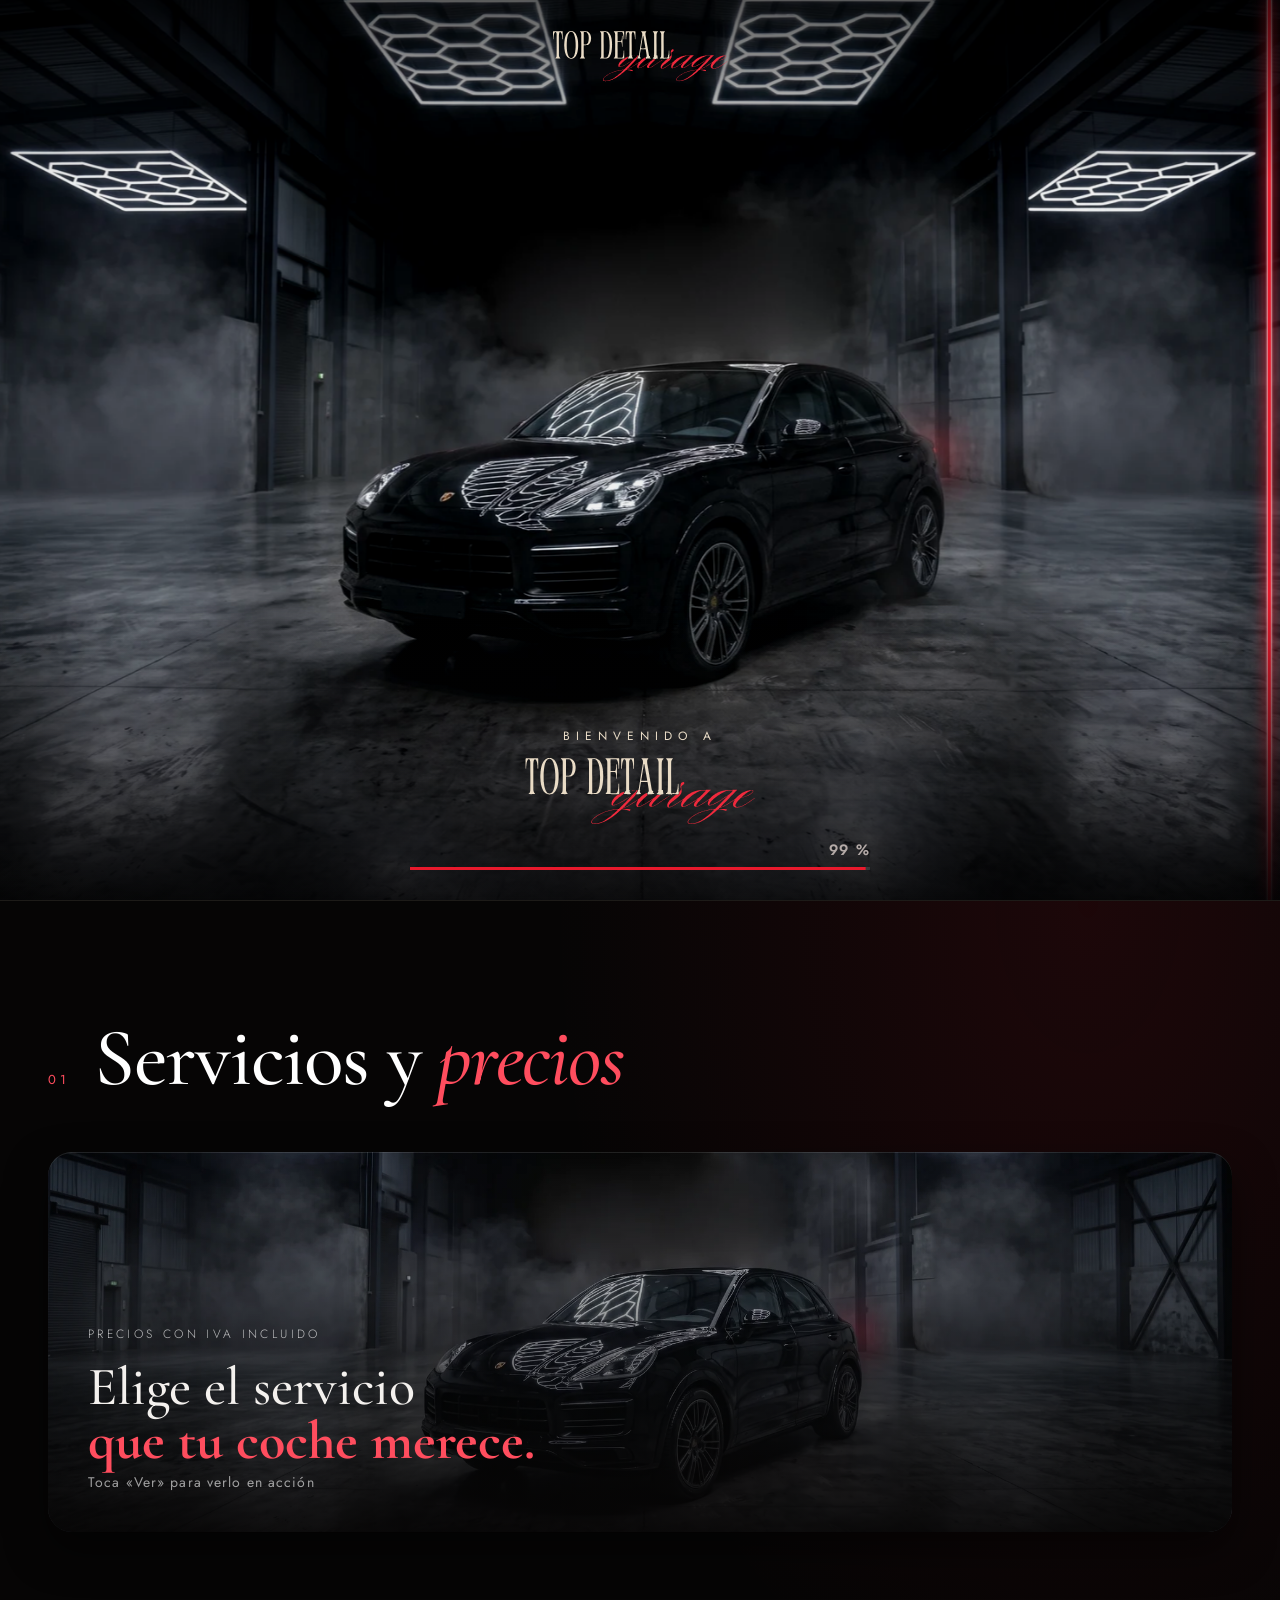
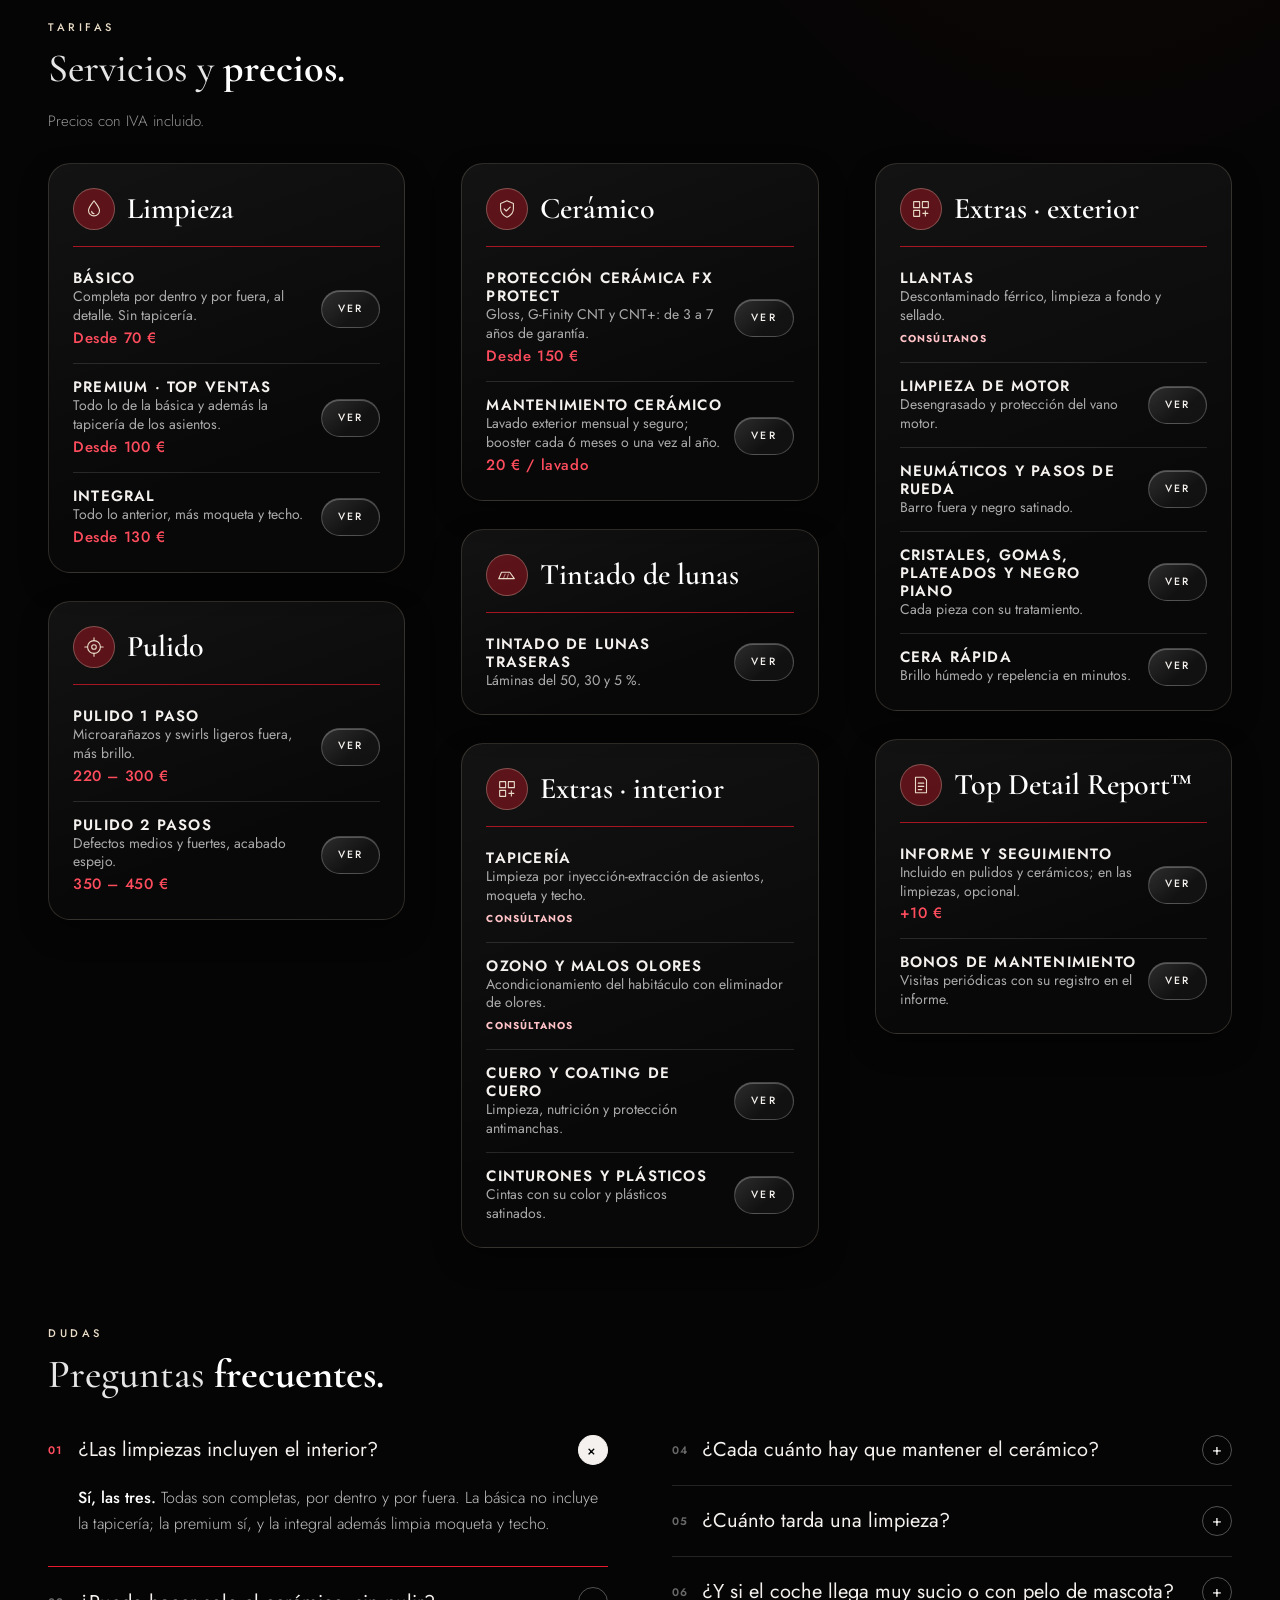
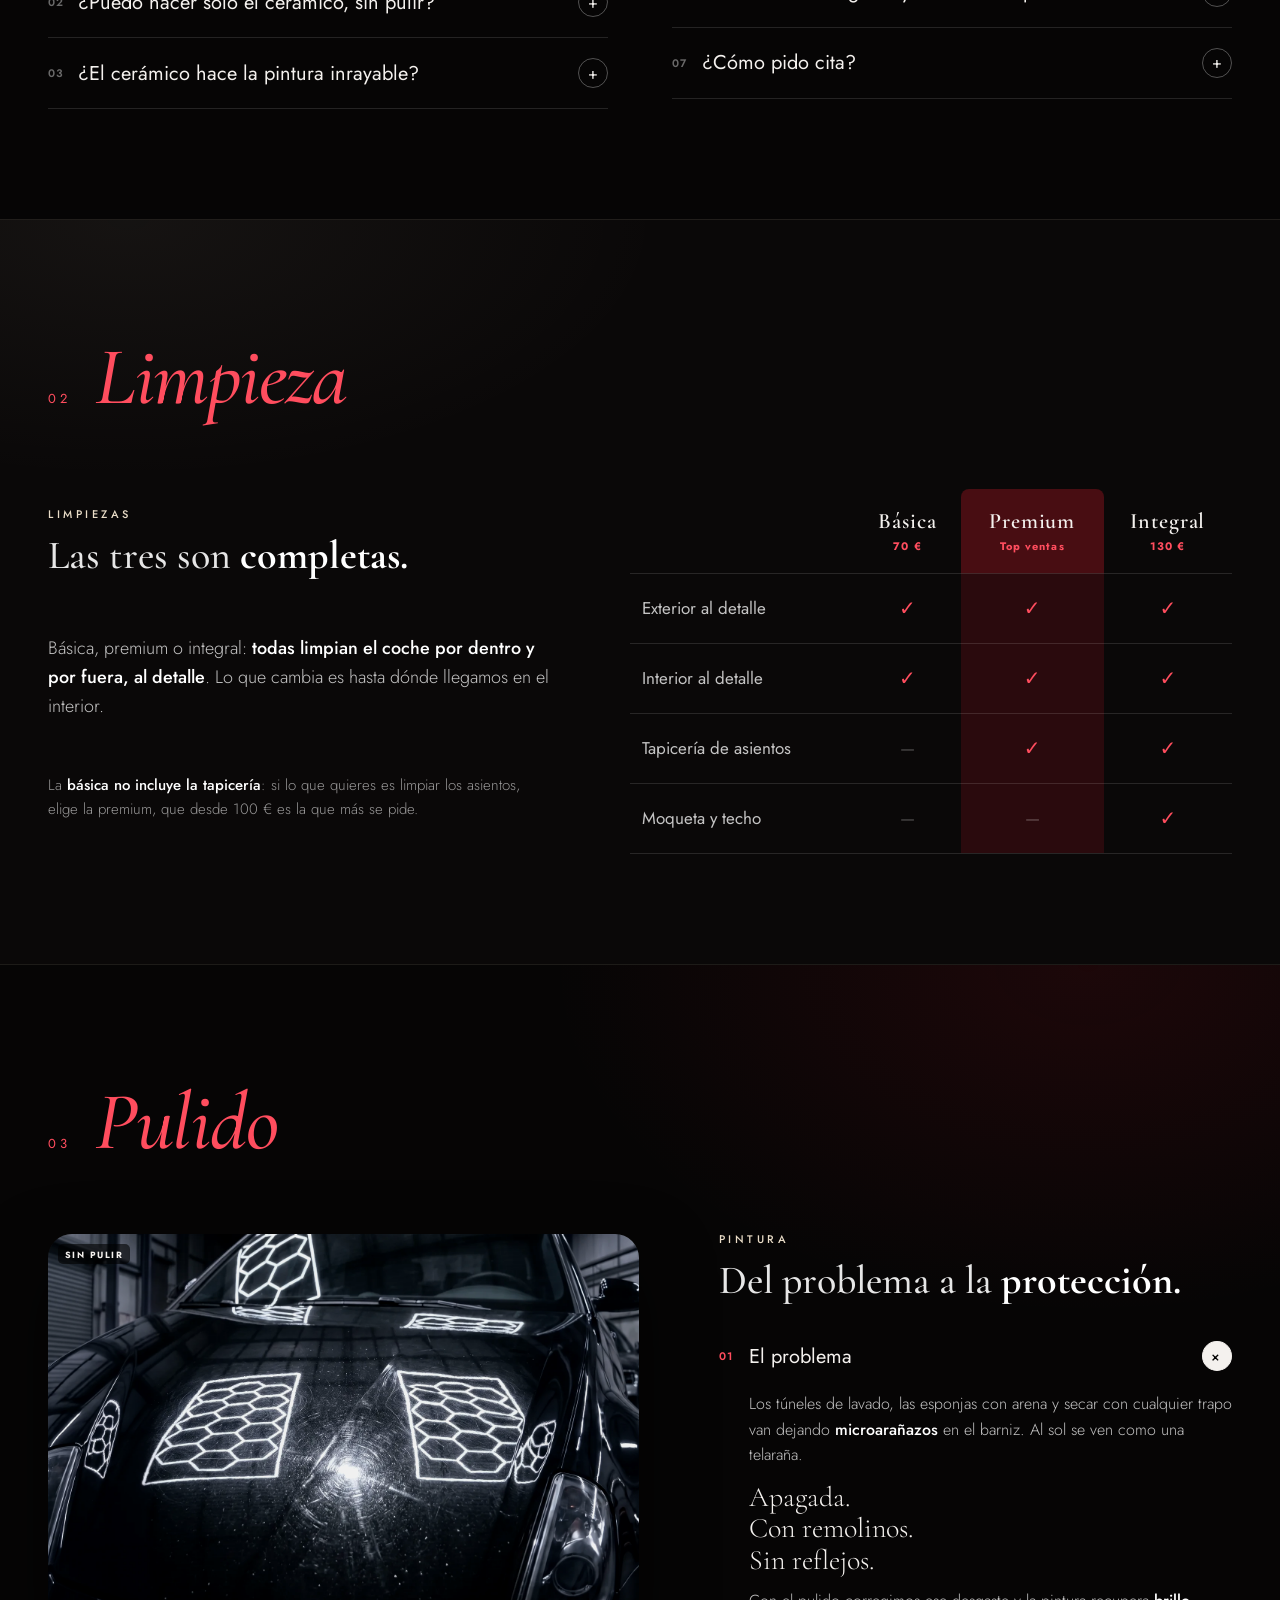
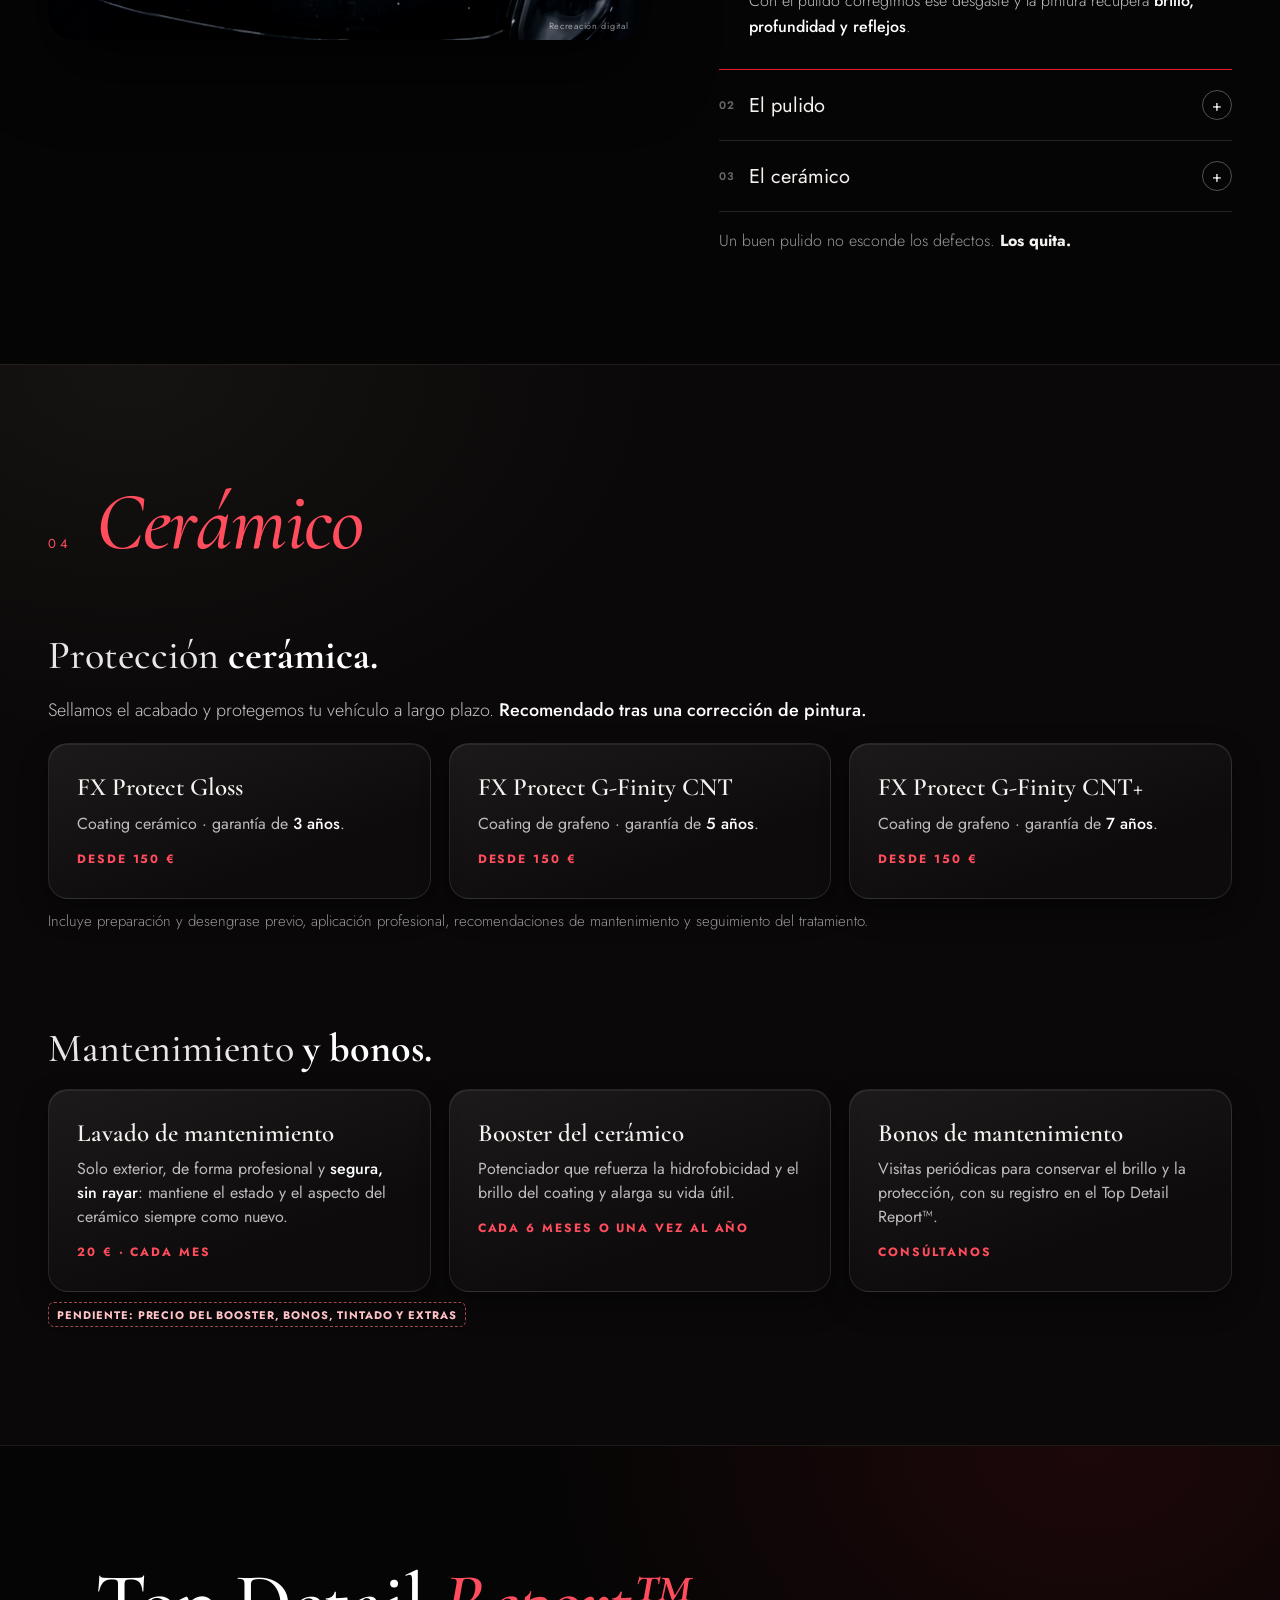
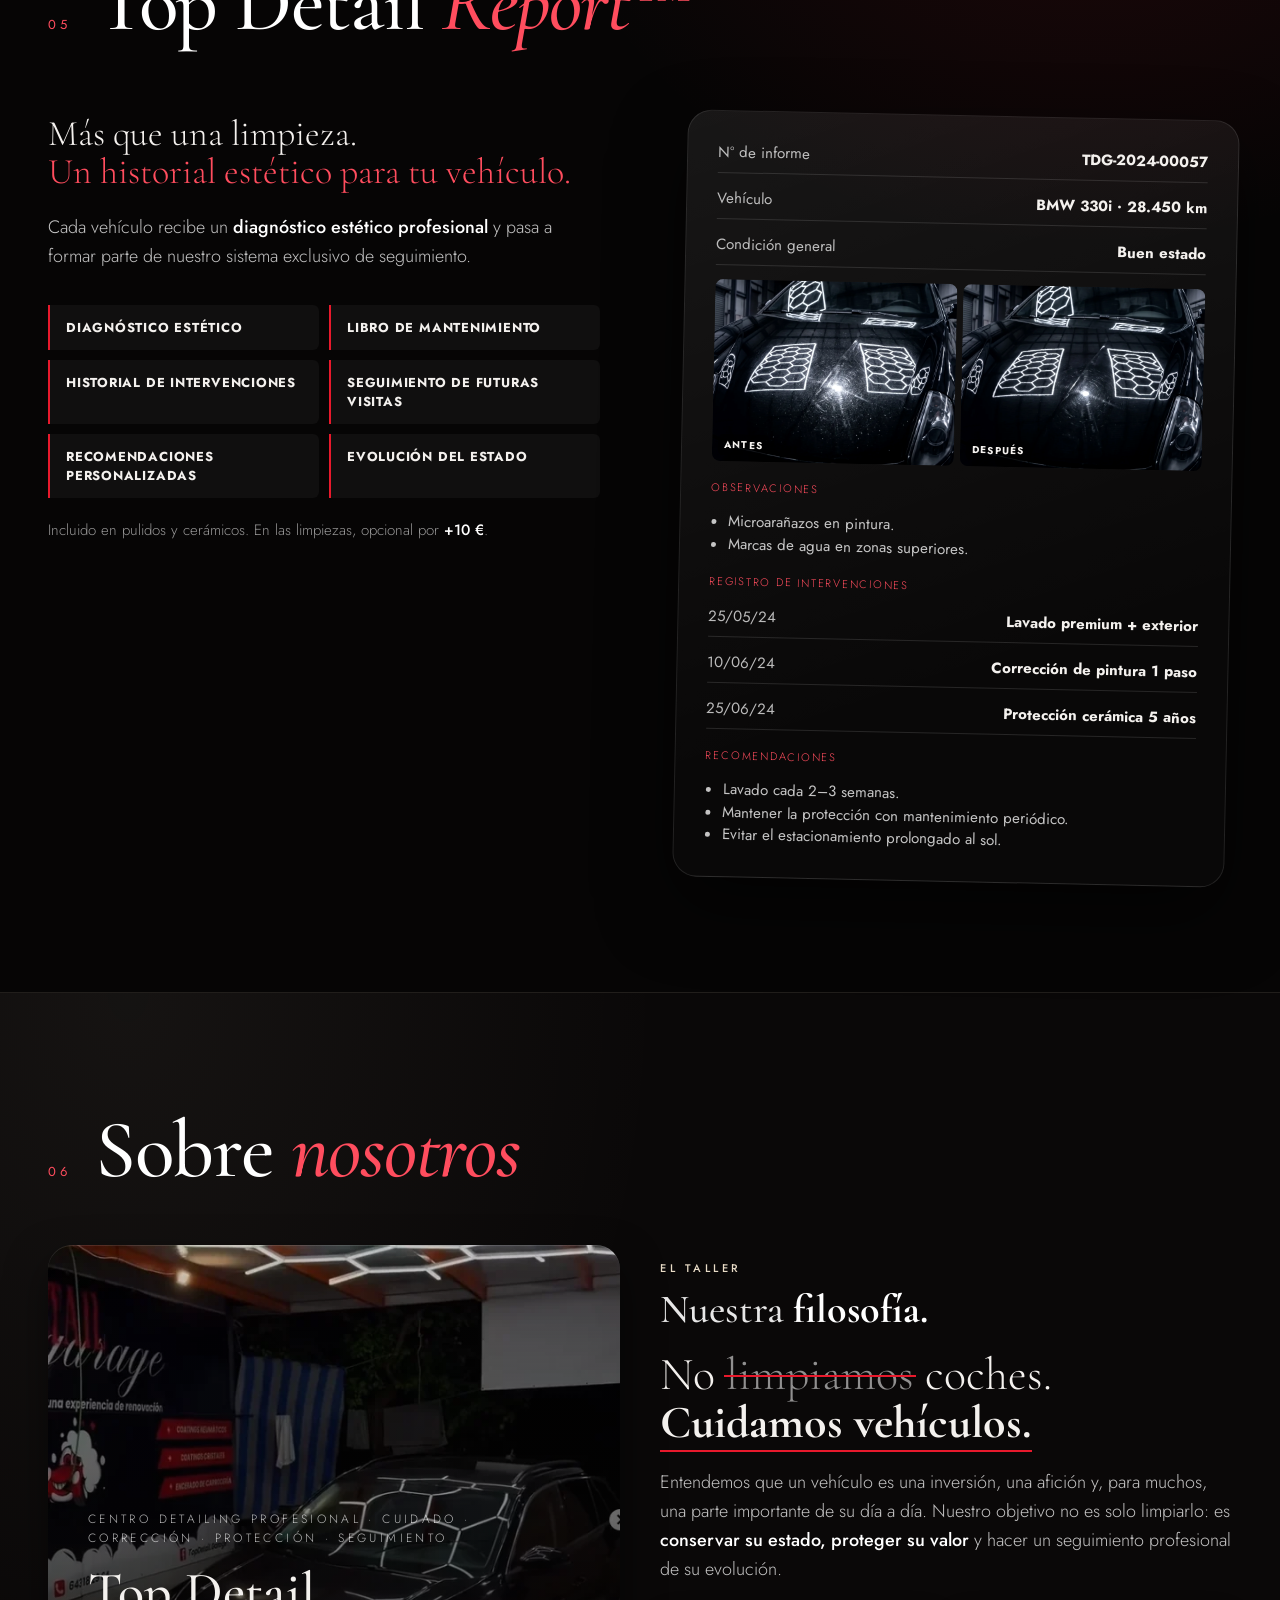
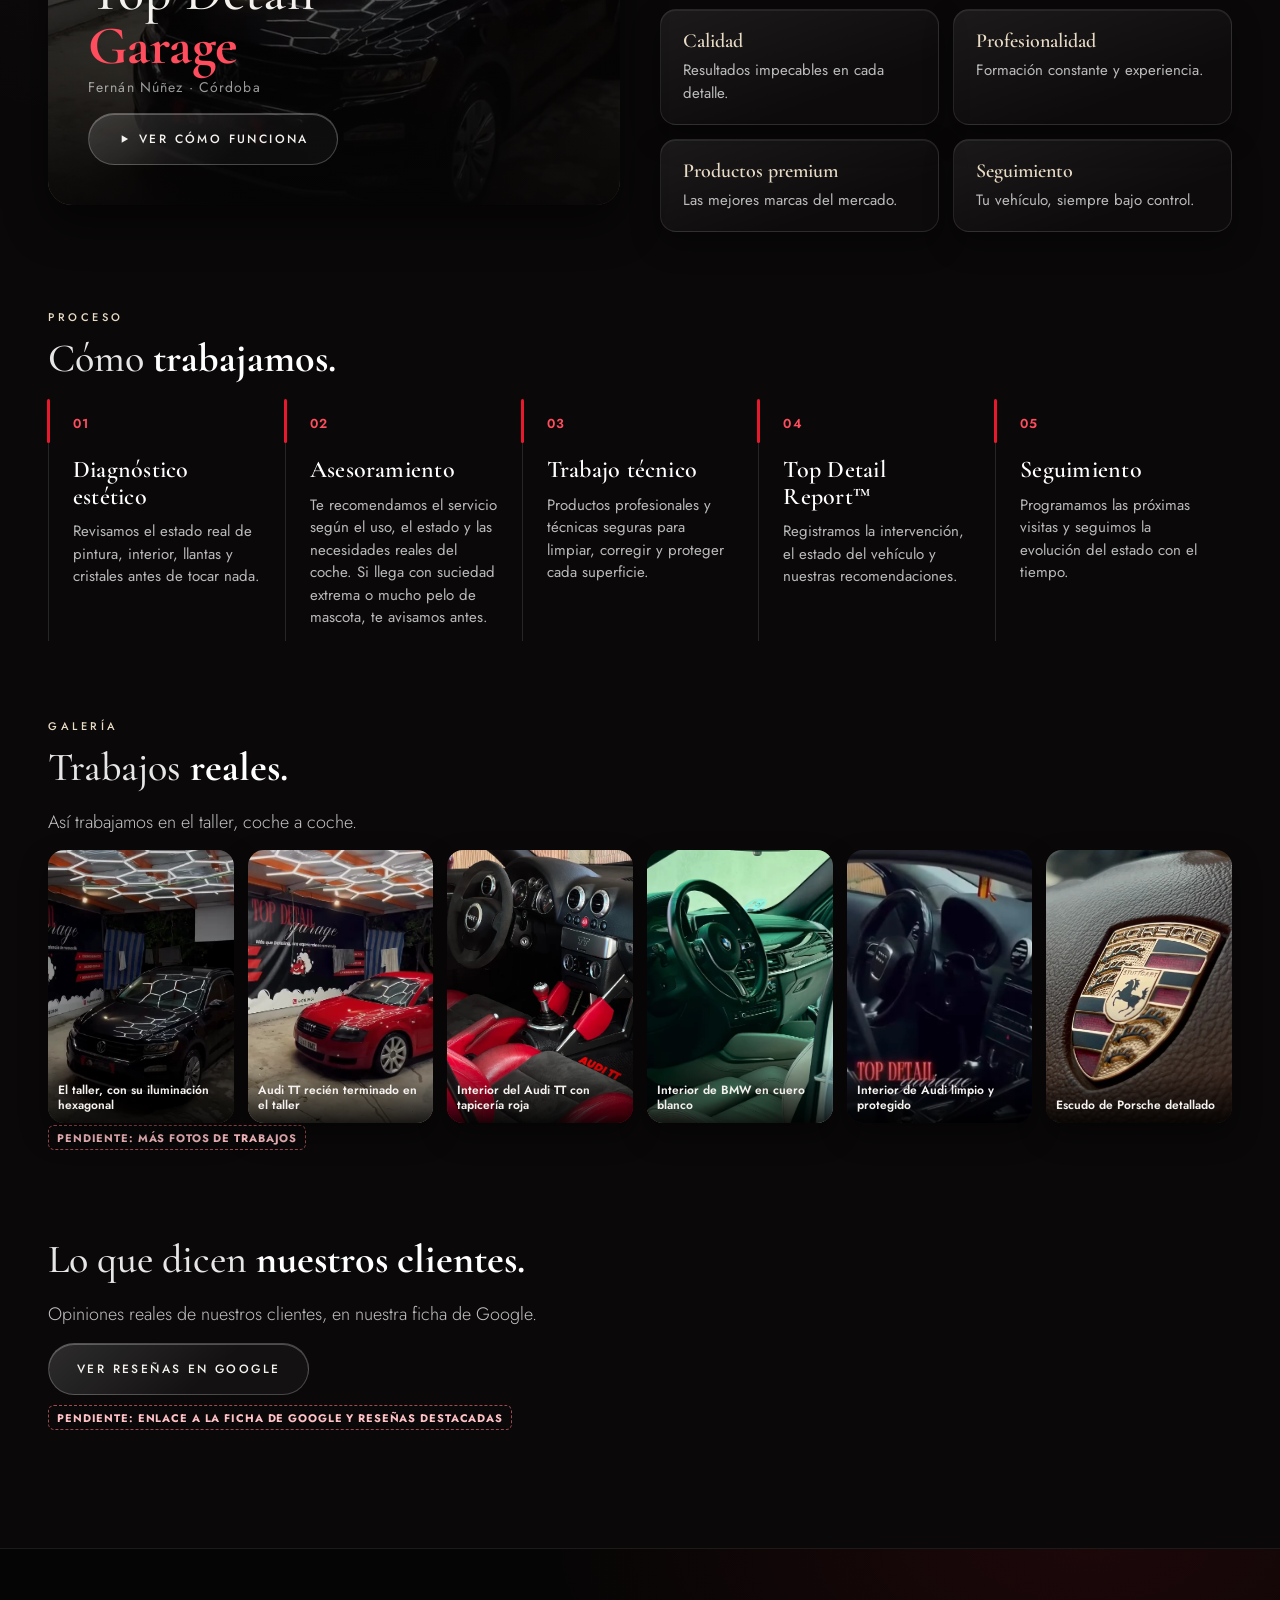
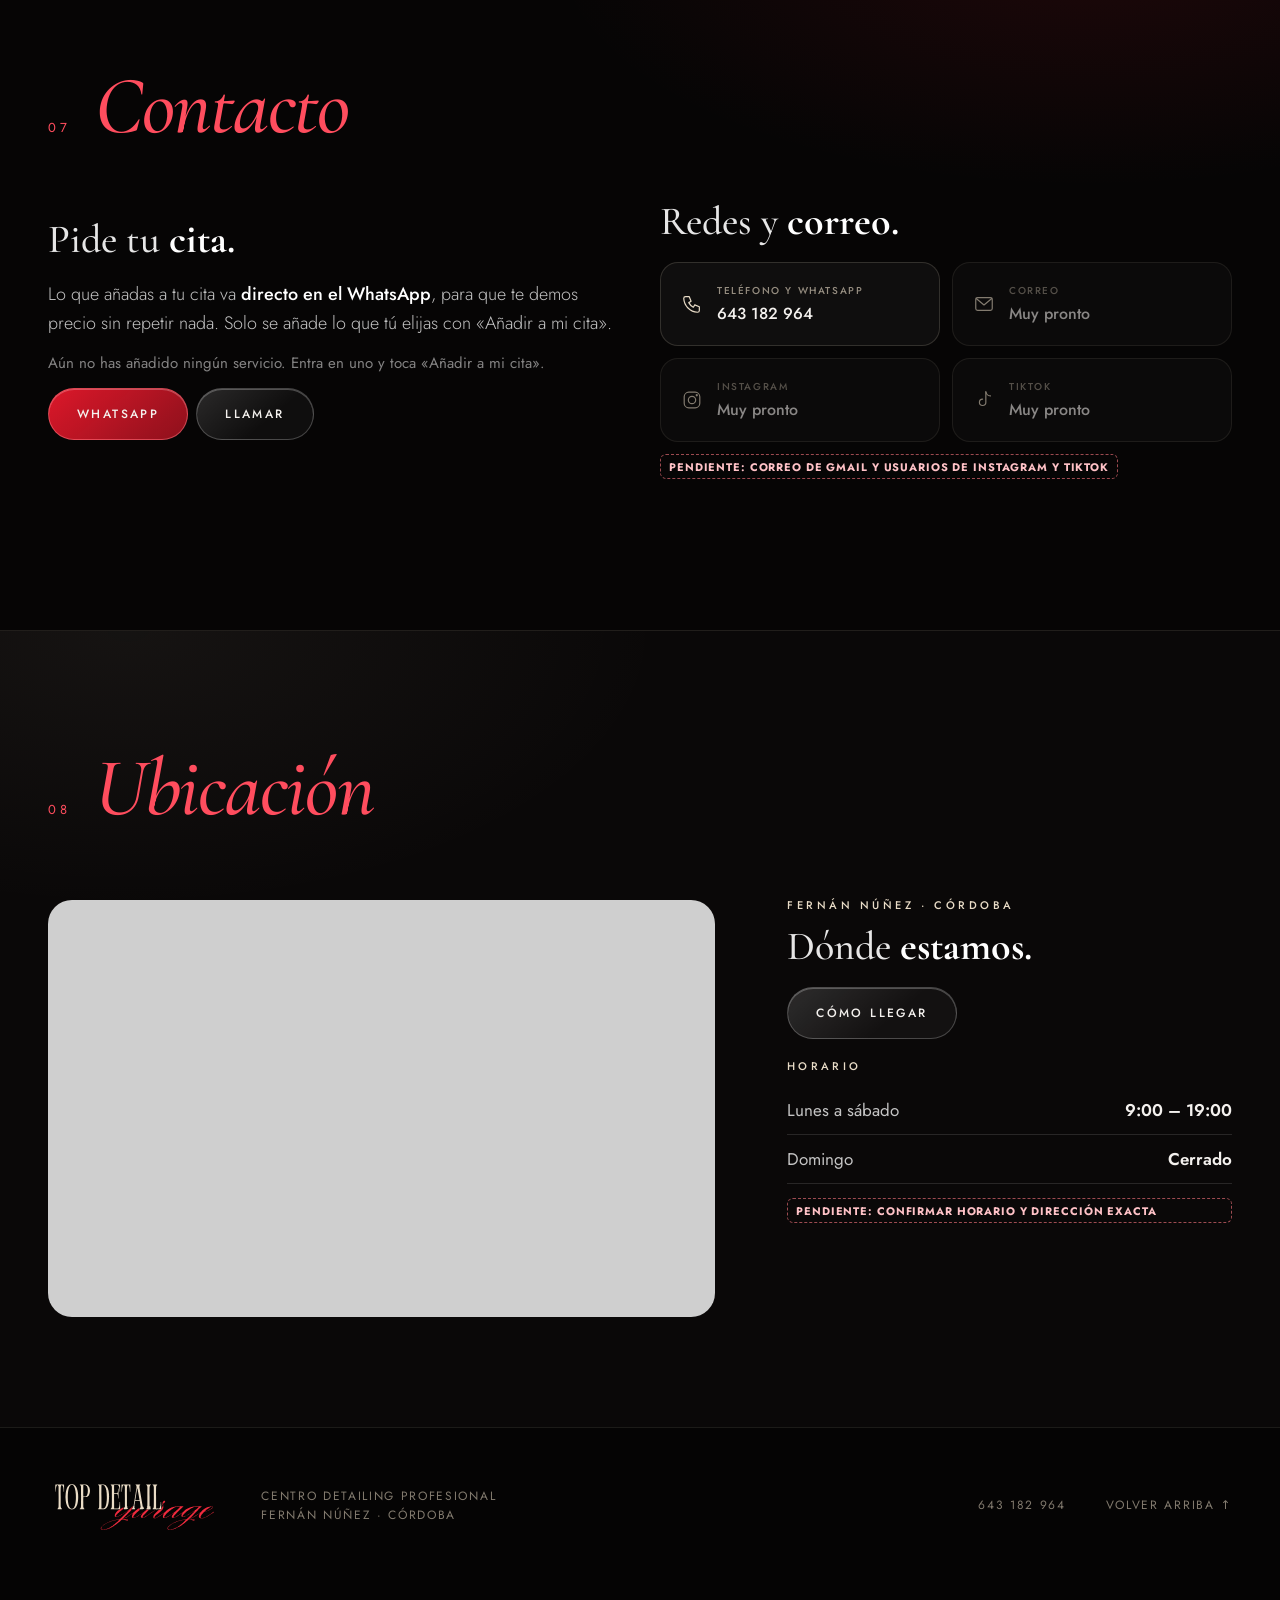
==== commit 4bf0b392: "Tutorial adaptado al ordenador: puntero de ratón, textos de clic, paso de la información de abajo y " ====
--- a/index.html
+++ b/index.html
@@ -985,7 +985,7 @@
 /* Tutorial: la cápsula, abajo en el centro (sobre el menú cuando lo hay) */
 #phone .island { bottom: calc(232px + env(safe-area-inset-bottom, 0px)); min-height: 52px; padding-left: 20px; }
 #phone.in-serv .island { bottom: calc(150px + env(safe-area-inset-bottom, 0px)); }
-#phone.in-cat .island { bottom: calc(44px + env(safe-area-inset-bottom, 0px)); }
+#phone.in-cat .island { bottom: auto; top: 108px; }
 #phone .island.tip { padding: 12px 22px; }
 #phone .isl-t { font-size: 14px; }
 /* Páginas de información: panel lateral sobre el escenario oscurecido */
@@ -1168,6 +1168,23 @@
   #limpiezas, #teoria, #report, #tp-ubicacion section { gap: 0 44px; }
 }
 @media (prefers-reduced-motion: reduce) { html { scroll-behavior: auto; } }
+/* Tutorial en ordenador: puntero de ratón en lugar del dedo; botón discreto para verlo otra vez */
+#phone .finger {
+  background: url("data:image/svg+xml,%3Csvg xmlns='http://www.w3.org/2000/svg' viewBox='0 0 24 24'%3E%3Cpath d='M4 2.5l15.5 11-6.8.9 3.9 7.4-3 1.5-3.8-7.5L4 20.3z' fill='%23fff' stroke='%23000' stroke-width='1.2' stroke-linejoin='round'/%3E%3C/svg%3E") 23px 23px / 30px 30px no-repeat;
+  box-shadow: none; border-radius: 0; filter: drop-shadow(0 4px 10px rgba(0,0,0,.6));
+}
+#phone .finger::after { width: 34px; height: 34px; inset: auto; left: 6px; top: 6px; }
+#phone .tuto {
+  position: absolute; z-index: 4; left: 28px; bottom: 22px; display: inline-flex; align-items: center; gap: 7px; padding: 6px 0;
+  font: 400 10px/1 var(--ui); letter-spacing: .24em; text-transform: uppercase; color: rgba(233,220,199,.5);
+  background: none; border: 0; cursor: pointer; transition: opacity .5s, color .25s;
+}
+#phone .tuto svg { width: 11px; height: 11px; fill: currentColor; }
+#phone .tuto:hover { color: rgba(233,220,199,.9); }
+#phone.loading .tuto, #phone.in-cat .tuto, #phone.in-serv .tuto { opacity: 0; pointer-events: none; }
+#phone .down.pulse { animation: cta-pulse .9s ease-in-out infinite; color: #fff; }
+#phone .island { font-size: 15px; }
+#phone .isl-t { font-size: 15px; }
 </style>
 <script>
 // En un móvil en vertical, mejor la web hecha para móvil
@@ -1231,6 +1248,7 @@
       <button class="add" id="add" type="button" hidden aria-pressed="false"><svg viewBox="0 0 24 24" aria-hidden="true"><path class="p" d="M12 5v14M5 12h14"/><path class="c" d="M5 12.5l4.5 4.5L19 7.5"/></svg><span>A mi cita</span></button>
     </section>
 
+    <button class="tuto" id="tuto" type="button"><svg viewBox="0 0 24 24" aria-hidden="true"><path d="M8 5.5v13l11-6.5z"/></svg>Ver tutorial</button>
     <button class="down" id="down" type="button"><span>Desliza para más información</span><svg viewBox="0 0 24 24" aria-hidden="true"><path d="M6 9l6 6 6-6"/></svg><i aria-hidden="true"></i></button>
     <nav class="xside l" id="opt-l" aria-label="Opciones" inert></nav>
     <nav class="xside r" id="opt-r" aria-label="Opciones" inert></nav>
@@ -2648,7 +2666,7 @@
   }
   function seenDemo() { try { sessionStorage.setItem('td-demo', '1'); } catch (e) {} }
   // Con «reducir movimiento» activado no hay tutorial: solo una pista que se va sola
-  function hint() { say('Empieza por Servicios'); islTimer = setTimeout(hideIsland, 3800); seenDemo(); }
+  function hint() { say('Haz clic en Servicios'); islTimer = setTimeout(hideIsland, 3800); seenDemo(); }
   async function runDemo() {
     if (demo || loading) return;
     demo = { stop: false, t0: performance.now() }; tempo = .8;
@@ -2656,11 +2674,11 @@
     try {
       if (sheet.classList.contains('open')) { closeSheet(); await sleep(450); }
       if (cat !== null || level !== 'home') { home(); await until(() => cat === null && !pending, 8000); await sleep(300); }
-      say('Empieza por Servicios', 1, N);
+      say('Haz clic en Servicios', 1, N);
       await sleep(READ);
       await tap($('serv-btn'));
       await until(() => level === 'serv', 2000); await sleep(500);
-      say('Elige uno: el pulido, por ejemplo', 2, N);
+      say('Elige un servicio: el pulido, por ejemplo', 2, N);
       await sleep(READ);
       await tap(document.querySelector('#serv button[data-cat="pulido"]'), 700);
       await until(() => cat === 'pulido' && state === 'b', 9000);
@@ -2686,6 +2704,9 @@
       await sleep(700); live();
       await moveTo(document.querySelector('#menu .links'), 600);
       $('menu').querySelector('.links').classList.add('pulse'); await sleep(1800); live();
+      say('Y abajo, toda la información y los precios', 6, N);
+      await moveTo($('down'), 650);
+      $('down').classList.add('pulse'); await sleep(1700); live();
       say('Ahora te toca a ti');
       finger.classList.remove('on');
       await sleep(1600); live();
@@ -2700,6 +2721,7 @@
     hideIsland(); seenDemo();
   }
   $('isl-x').onclick = endDemo;
+  $('tuto').onclick = () => { if (!demo) runDemo(); };
   phone.addEventListener('pointerdown', e => { if (demo && e.isTrusted && !e.target.closest('#isl-x')) endDemo(); }, true);
   // La rueda también lo corta, salvo la inercia del gesto con el que se ha entrado
   addEventListener('wheel', e => { if (demo && e.isTrusted && performance.now() > demo.t0 + 1600) endDemo(); }, { passive: true });
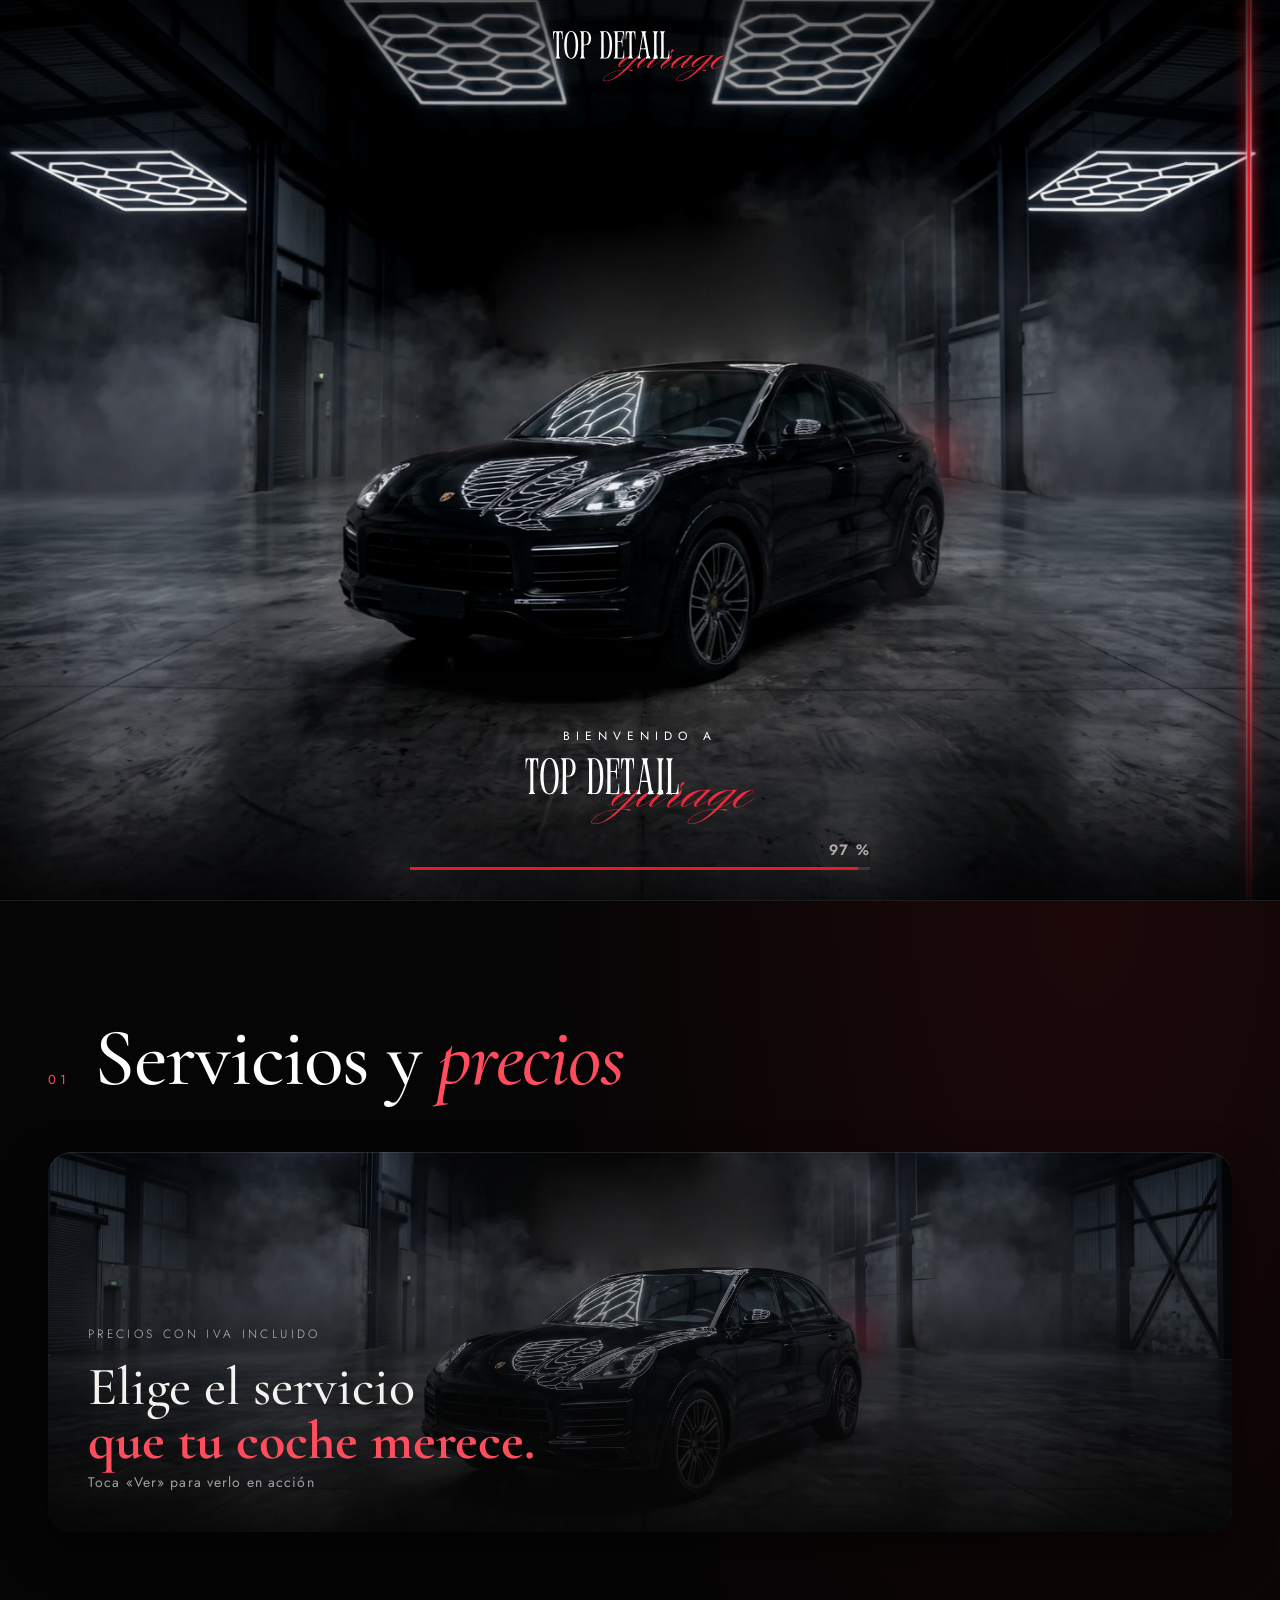
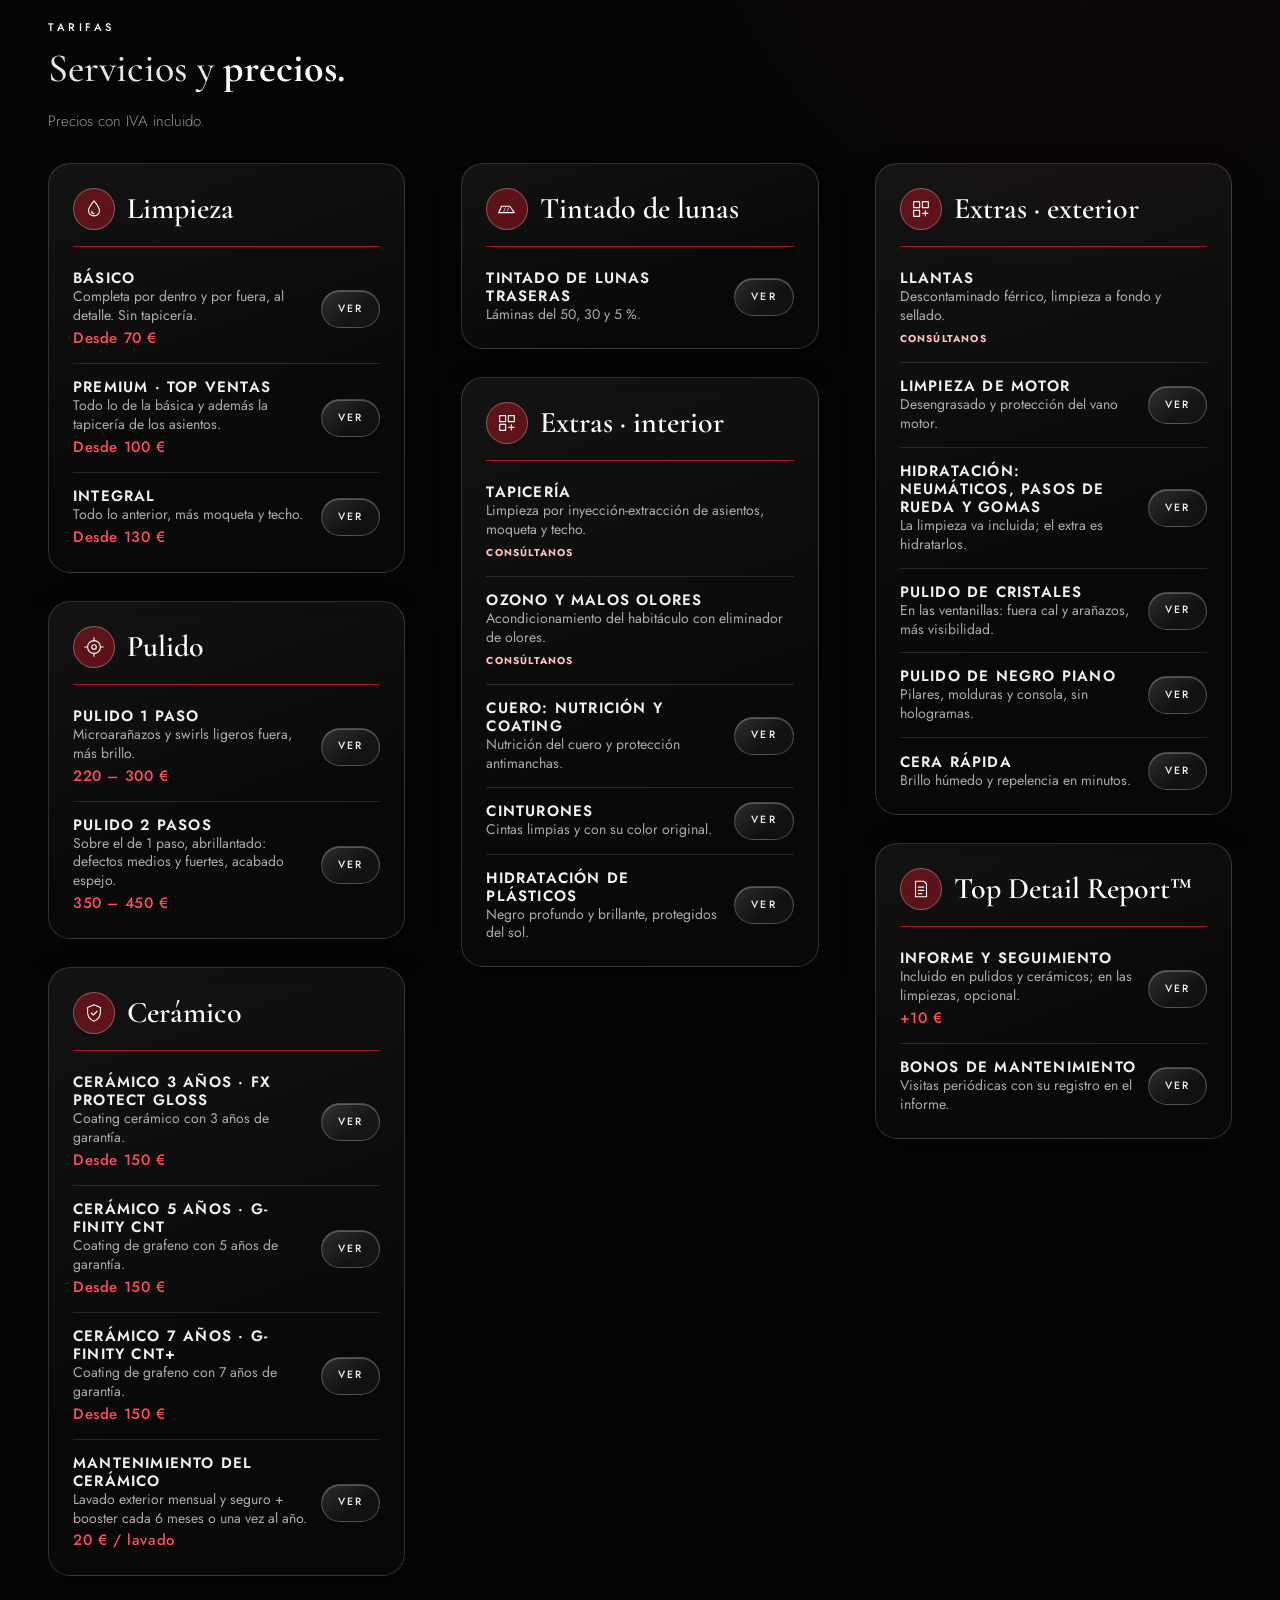
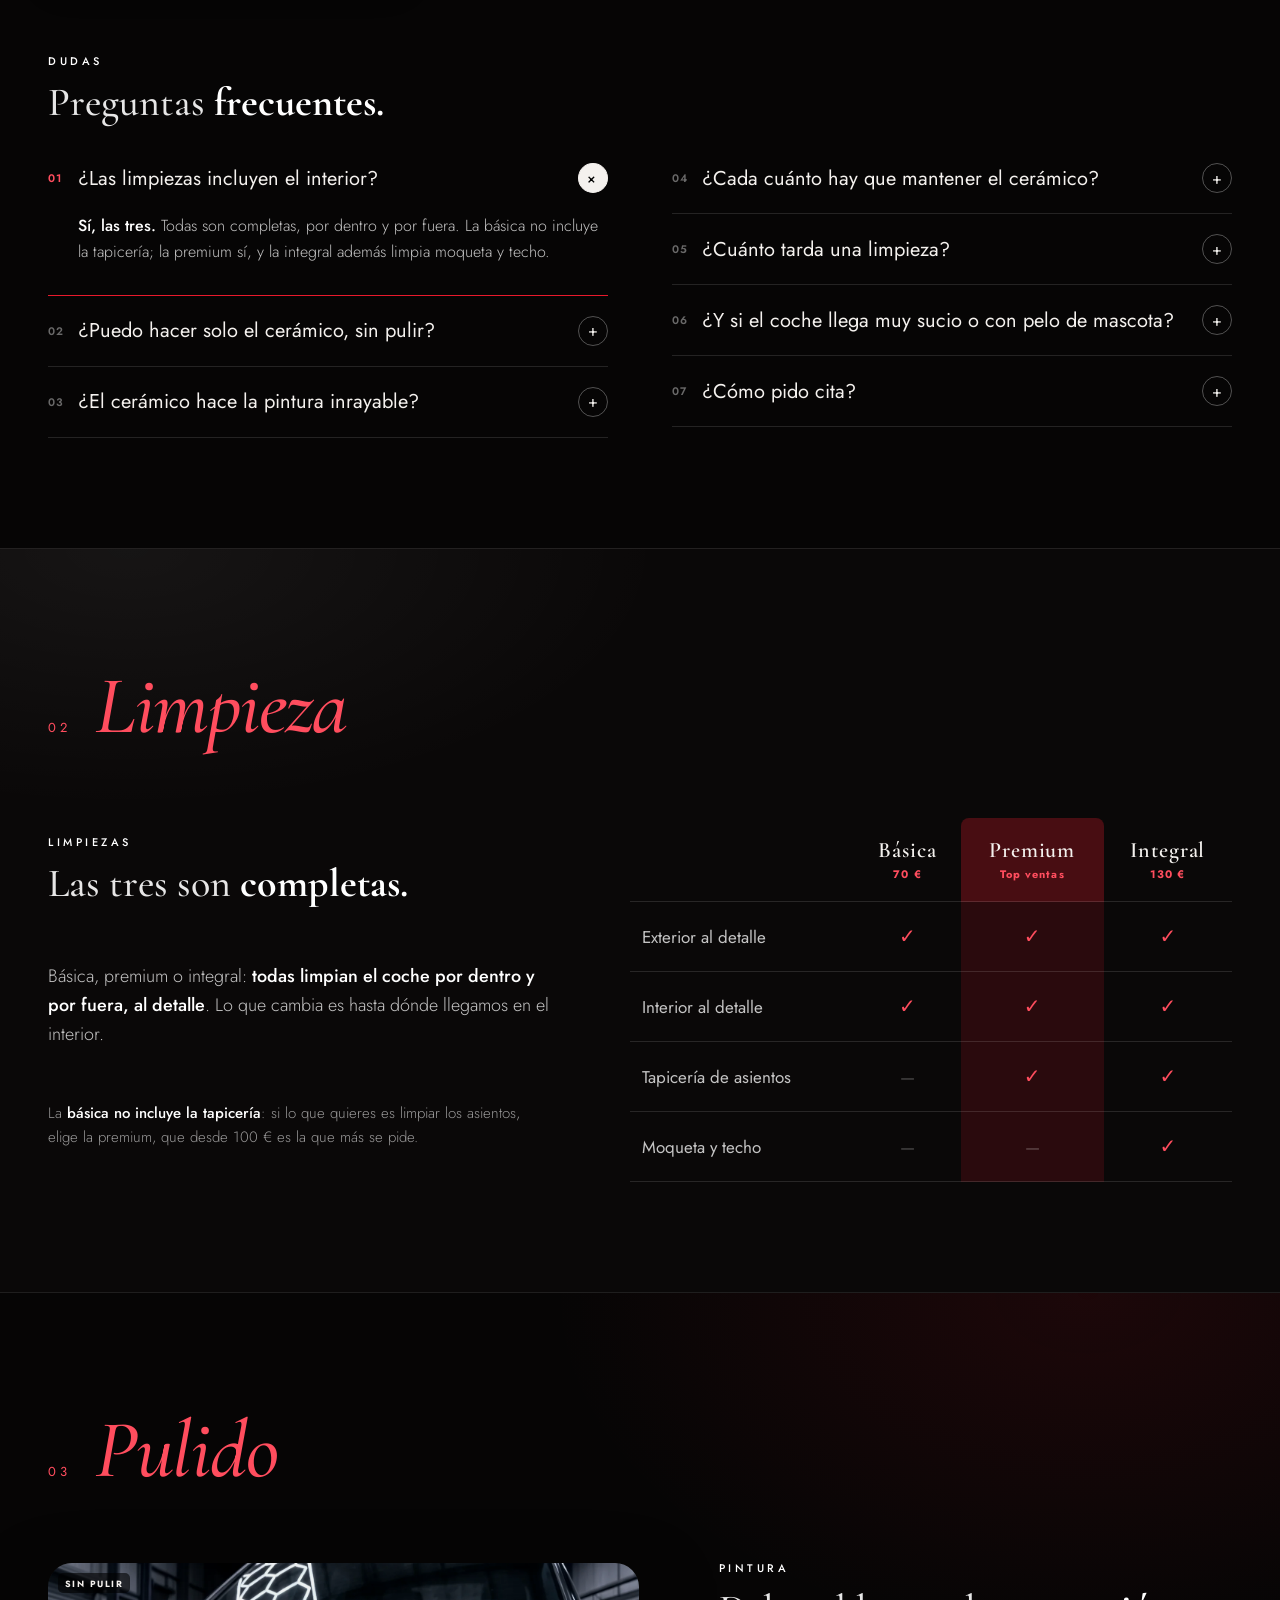
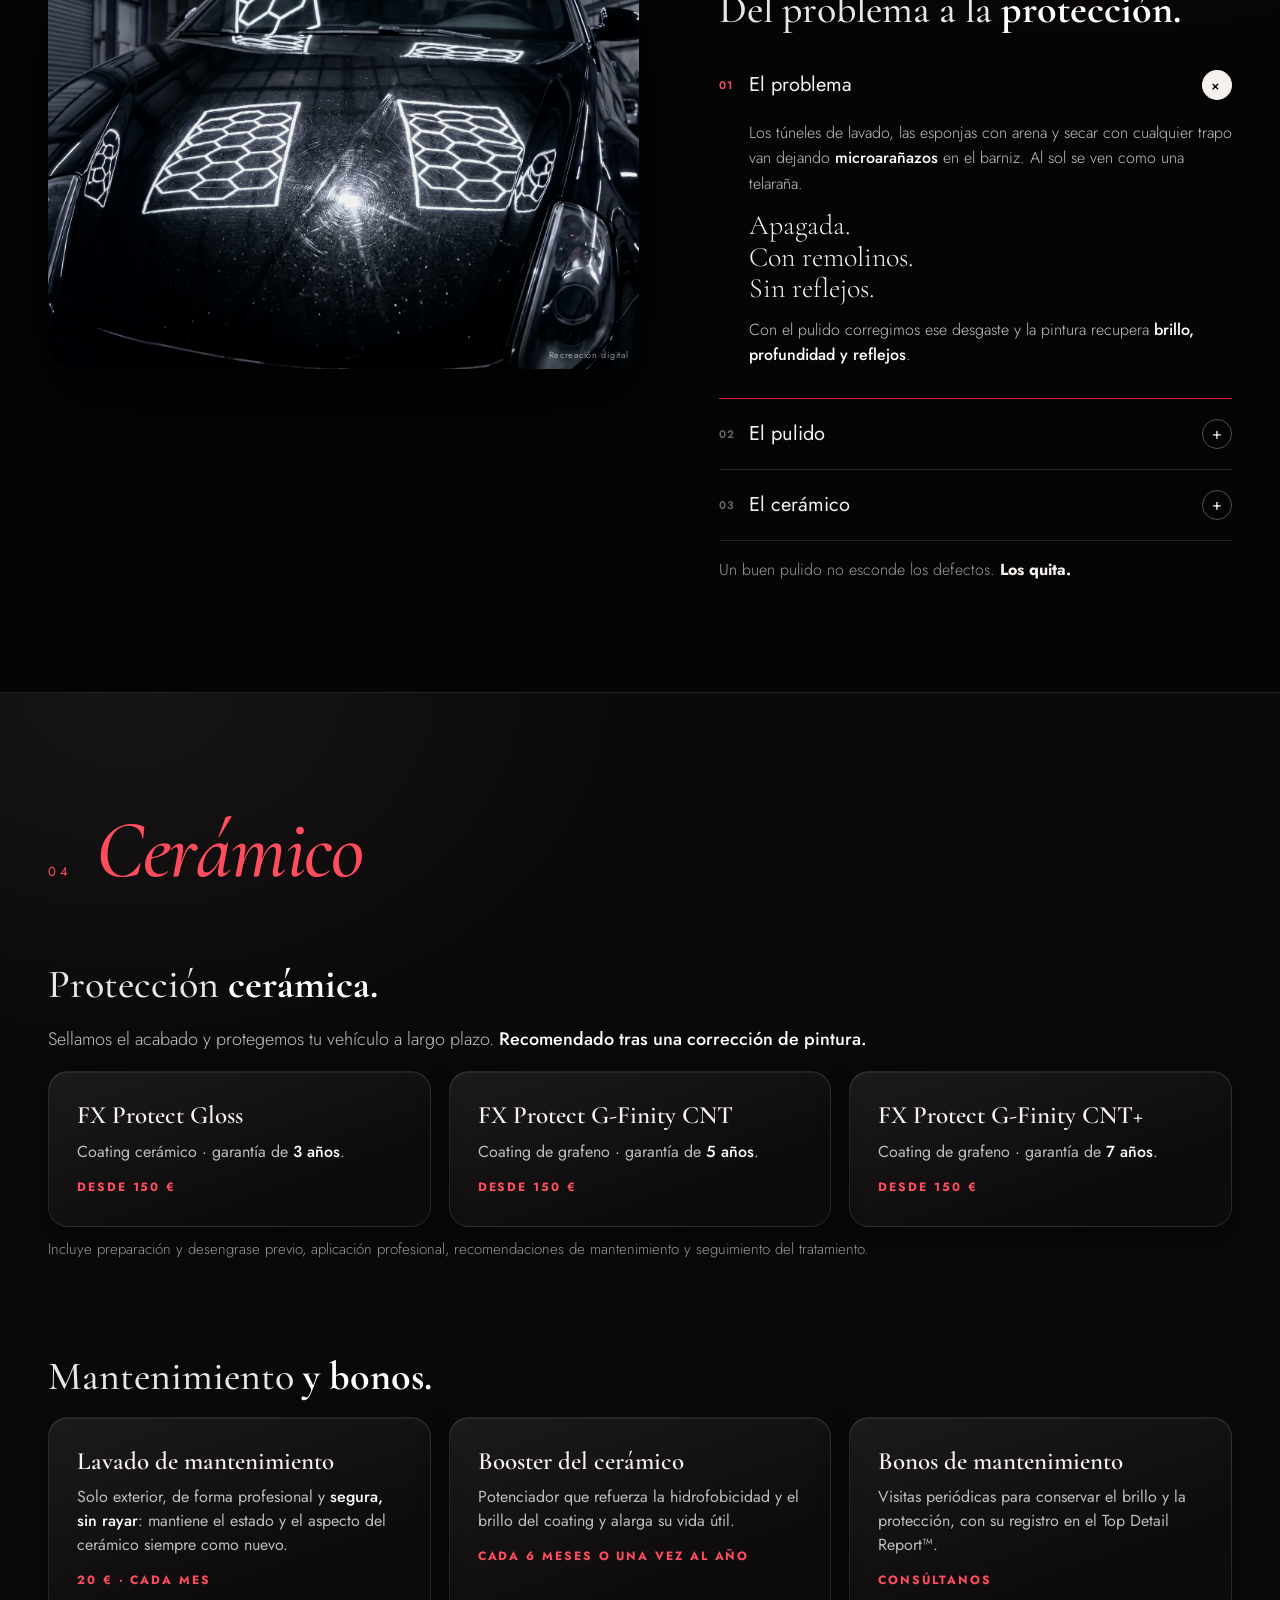
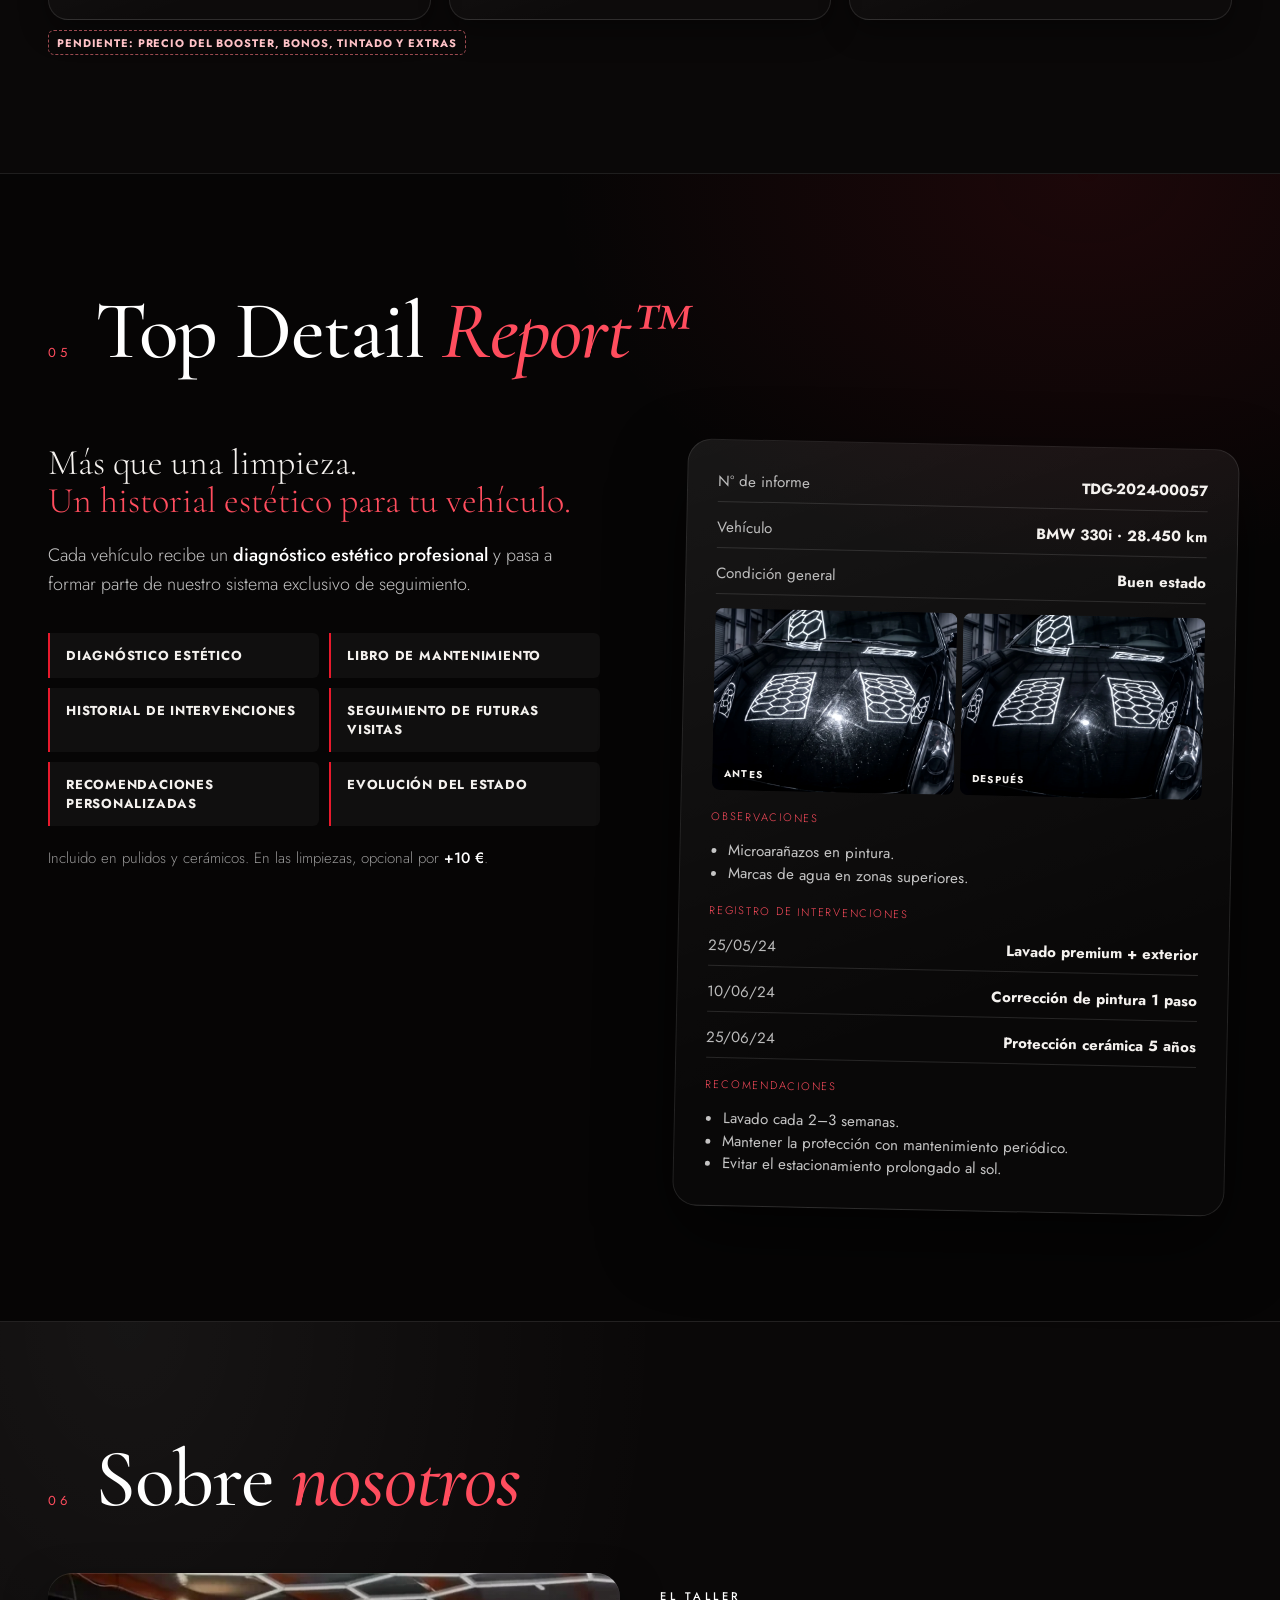
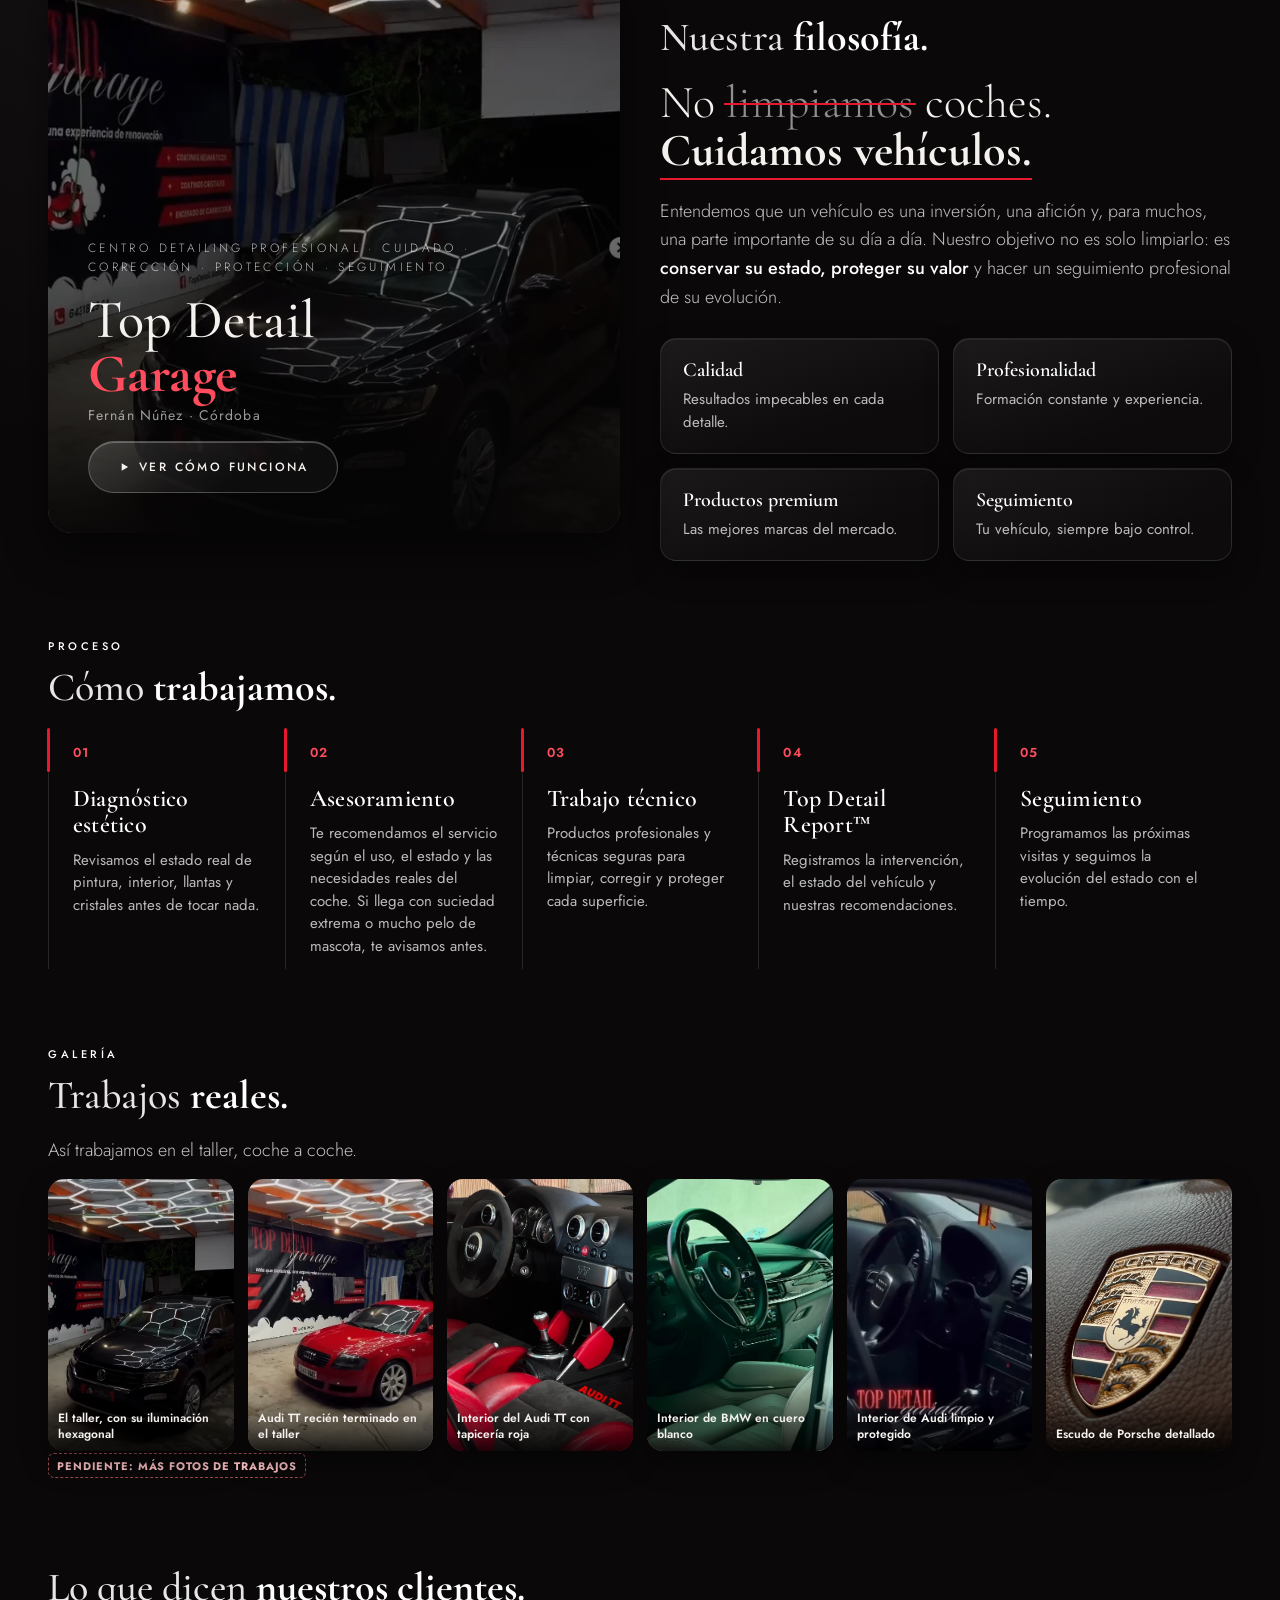
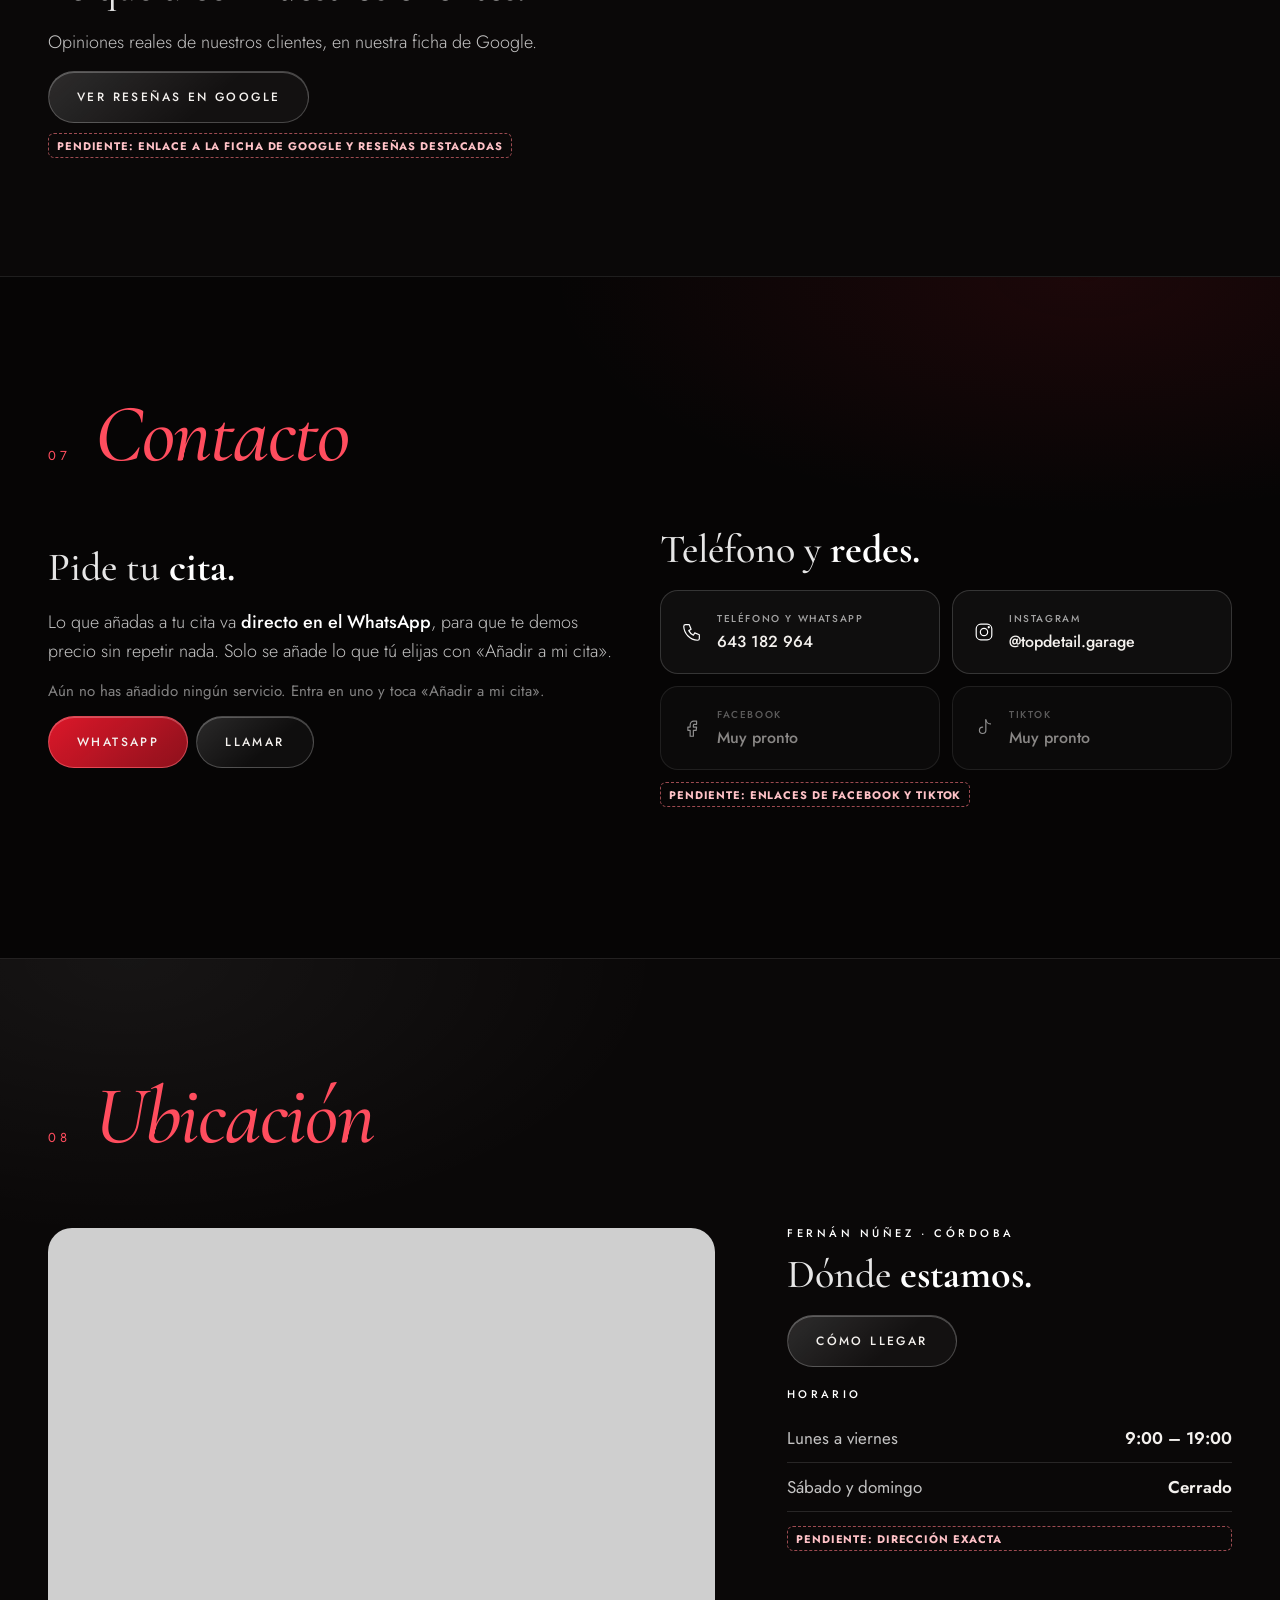
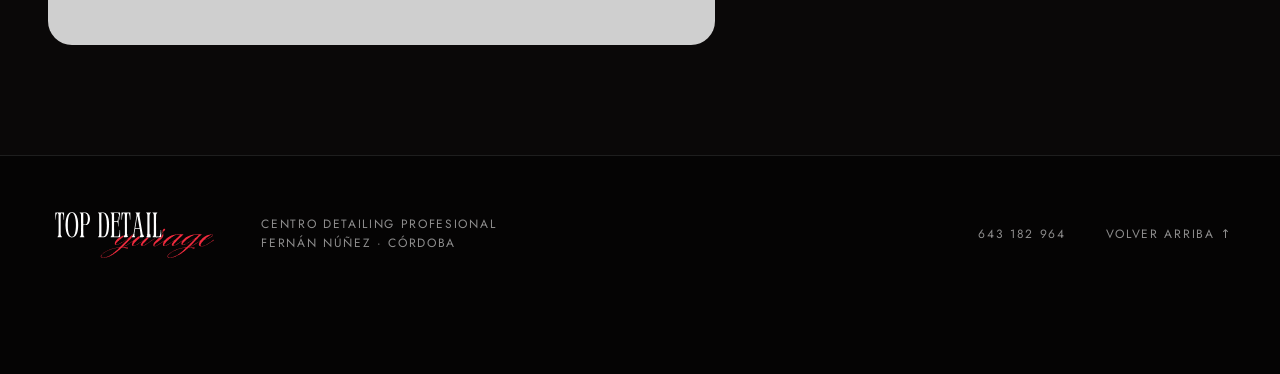
==== commit dc0a336a: "Fase 1 de los cambios de Javi (desde la web del móvil) Co-Authored-By: Claude Opus 5.5 <noreply@anth" ====
--- a/index.html
+++ b/index.html
@@ -706,11 +706,11 @@
 #phone .logo .lg, #phone .logo .lg * { white-space: nowrap; }
 @container (max-width: 360px) { #phone .logo .lg { --ls: 8.6px; } #phone .logo img { height: 36px !important; } }
 
-:root { --ui: 'Jost', system-ui, sans-serif; --display: 'Cormorant Garamond', Georgia, serif; --champ: #e9dcc7; }
+:root { --ui: 'Jost', system-ui, sans-serif; --display: 'Cormorant Garamond', Georgia, serif; --champ: #ffffff; }
 #phone h1 { font: 600 31px/1 var(--display); text-transform: none; letter-spacing: 0; }
 #phone .loader b { font: 500 25px/1 var(--display); text-transform: none; letter-spacing: .01em; }
 #phone .hello { font: 400 10px/1 var(--ui); letter-spacing: .5em; color: var(--champ); }
-#phone .eyebrow { font: 500 10px/1 var(--ui); letter-spacing: .3em; color: rgba(233,220,199,.75); }
+#phone .eyebrow { font: 500 10px/1 var(--ui); letter-spacing: .3em; color: rgba(255,255,255,.75); }
 #phone .desc { font: 300 15.5px/1.5 var(--ui); color: rgba(255,255,255,.8); }
 #phone .price { font-family: var(--ui); font-weight: 400; }
 #phone .sheet h3 { font-weight: 500; font-size: 30px; }
@@ -722,32 +722,32 @@
 #phone .cita { grid-column: 3; grid-row: 1; justify-self: end; position: relative; border-radius: 999px; padding: 10px 13px; font: 500 10.5px/1 var(--ui); letter-spacing: .16em; }
 #phone .cita .n { position: absolute; top: -8px; right: -5px; margin: 0; }
 /* Servicios: cápsula flotante abajo, con Pintura en un círculo central */
-#phone .side.l { left: 50%; right: auto; bottom: calc(22px + env(safe-area-inset-bottom, 0px)); transform: translateX(-50%); display: flex; align-items: center; gap: 2px; padding: 6px; border-radius: 999px; background: rgba(14,12,12,.64); border: 1px solid rgba(233,220,199,.2); -webkit-backdrop-filter: blur(18px) saturate(140%); backdrop-filter: blur(18px) saturate(140%); box-shadow: 0 18px 40px rgba(0,0,0,.55); transition: transform .6s cubic-bezier(.2,.8,.2,1), opacity .4s; }
+#phone .side.l { left: 50%; right: auto; bottom: calc(22px + env(safe-area-inset-bottom, 0px)); transform: translateX(-50%); display: flex; align-items: center; gap: 2px; padding: 6px; border-radius: 999px; background: rgba(14,12,12,.64); border: 1px solid rgba(255,255,255,.2); -webkit-backdrop-filter: blur(18px) saturate(140%); backdrop-filter: blur(18px) saturate(140%); box-shadow: 0 18px 40px rgba(0,0,0,.55); transition: transform .6s cubic-bezier(.2,.8,.2,1), opacity .4s; }
 #phone .side.l button { width: 60px; height: 56px; border-radius: 999px; background: none; border: 0; box-shadow: none; -webkit-backdrop-filter: none; backdrop-filter: none; gap: 5px; font: 500 9px/1 var(--ui); letter-spacing: .12em; color: var(--champ); }
-#phone .side.l button.star { width: 68px; height: 68px; margin: -22px 4px 0; border-radius: 50%; color: #fff; background: radial-gradient(circle at 35% 25%, #ff4a5a, #a80f1e 70%); border: 1px solid rgba(233,220,199,.4); box-shadow: 0 10px 24px rgba(232,25,44,.5), inset 0 1px 0 rgba(255,255,255,.3); }
+#phone .side.l button.star { width: 68px; height: 68px; margin: -22px 4px 0; border-radius: 50%; color: #fff; background: radial-gradient(circle at 35% 25%, #ff4a5a, #a80f1e 70%); border: 1px solid rgba(255,255,255,.4); box-shadow: 0 10px 24px rgba(232,25,44,.5), inset 0 1px 0 rgba(255,255,255,.3); }
 #phone .side.l .badge { top: -11px; background: var(--champ); color: #2a1a12; font-family: var(--ui); font-weight: 600; letter-spacing: .14em; border-radius: 999px; }
 #phone .side svg { width: 22px; height: 22px; stroke-width: 1.15; }
 #phone.invite .side button.star::after { border-radius: 50%; border-color: var(--champ); }
 #phone.loading .side.l button, #phone.in-cat .side.l button { transform: none; }
 #phone.loading .side.l, #phone.in-cat .side.l { transform: translate(-50%, calc(100% + 60px)); opacity: 0; }
-#phone .island { bottom: calc(118px + env(safe-area-inset-bottom, 0px)); border-color: rgba(233,220,199,.4); }
+#phone .island { bottom: calc(118px + env(safe-area-inset-bottom, 0px)); border-color: rgba(255,255,255,.4); }
 #phone .island::after { background: var(--champ); }
 #phone .isl-t { font: 500 13px/1.2 var(--ui); letter-spacing: .14em; }
 #phone .isl-n { color: var(--champ); font-family: var(--ui); }
 /* Volver: píldora arriba a la izquierda */
-#phone .back { top: calc(74px + 2%); border-radius: 999px; height: 42px; padding: 0 16px 0 10px; background: rgba(14,12,12,.58); border: 1px solid rgba(233,220,199,.3); box-shadow: none; font: 500 11px/1 var(--ui); letter-spacing: .2em; color: var(--champ); }
+#phone .back { top: calc(74px + 2%); border-radius: 999px; height: 42px; padding: 0 16px 0 10px; background: rgba(14,12,12,.58); border: 1px solid rgba(255,255,255,.3); box-shadow: none; font: 500 11px/1 var(--ui); letter-spacing: .2em; color: var(--champ); }
 /* Opciones: píldoras a la derecha */
 #phone .xside.l { left: auto; right: calc(12px + env(safe-area-inset-right, 0px)); justify-items: end; top: calc(74px + 2%); transform: translateX(calc(100% + 30px)); max-height: calc(100cqh - 74px - 2cqh - var(--hud-h, 190px) - 24px); }
 #phone.in-cat .xside.l { transform: none; }
 #phone .xside.l p { text-align: right; justify-self: stretch; font: 500 9px/1 var(--ui); letter-spacing: .3em; color: var(--champ); }
-#phone .xside button { width: auto; min-width: 86px; min-height: 36px; padding: 6px 14px; border-radius: 999px; justify-content: center; text-align: center; font: 500 10px/1.1 var(--ui); letter-spacing: .12em; background: rgba(14,12,12,.62); border: 1px solid rgba(233,220,199,.22); box-shadow: none; }
-#phone .xside.l button { border-left: 1px solid rgba(233,220,199,.22); text-align: center; box-shadow: none; }
-#phone .xside button[aria-current="true"] { background: var(--red); border-color: rgba(233,220,199,.45); box-shadow: 0 8px 20px rgba(232,25,44,.4); }
-#phone .xside.l button.sup { border: 1px dashed rgba(233,220,199,.35); }
+#phone .xside button { width: auto; min-width: 86px; min-height: 36px; padding: 6px 14px; border-radius: 999px; justify-content: center; text-align: center; font: 500 10px/1.1 var(--ui); letter-spacing: .12em; background: rgba(14,12,12,.62); border: 1px solid rgba(255,255,255,.22); box-shadow: none; }
+#phone .xside.l button { border-left: 1px solid rgba(255,255,255,.22); text-align: center; box-shadow: none; }
+#phone .xside button[aria-current="true"] { background: var(--red); border-color: rgba(255,255,255,.45); box-shadow: 0 8px 20px rgba(232,25,44,.4); }
+#phone .xside.l button.sup { border: 1px dashed rgba(255,255,255,.35); }
 #phone .xside button .badge { border-radius: 999px; background: var(--champ); color: #2a1a12; }
 /* Antes / Después: control segmentado en píldora */
-#phone .ab { gap: 0; padding: 4px; border-radius: 999px; background: rgba(255,255,255,.06); border: 1px solid rgba(233,220,199,.2); }
-#phone .ab button { height: 38px; border-radius: 999px; background: none; border: 0; box-shadow: none; -webkit-backdrop-filter: none; backdrop-filter: none; font: 500 11px/1 var(--ui); letter-spacing: .2em; color: rgba(233,220,199,.72); }
+#phone .ab { gap: 0; padding: 4px; border-radius: 999px; background: rgba(255,255,255,.06); border: 1px solid rgba(255,255,255,.2); }
+#phone .ab button { height: 38px; border-radius: 999px; background: none; border: 0; box-shadow: none; -webkit-backdrop-filter: none; backdrop-filter: none; font: 500 11px/1 var(--ui); letter-spacing: .2em; color: rgba(255,255,255,.72); }
 #phone .ab button[aria-pressed="true"] { background: var(--champ); color: #1a1210; box-shadow: none; border: 0; }
 /* Taller */
 #phone .tabs button { font: 500 10.5px/1 var(--ui); letter-spacing: .14em; }
@@ -771,7 +771,7 @@
 #phone .side.l, #phone .side.s { z-index: 5; }
 #phone .side .dock {
   display: flex; align-items: center; gap: 2px; padding: 6px; border-radius: 999px;
-  background: rgba(14,12,12,.66); border: 1px solid rgba(233,220,199,.2);
+  background: rgba(14,12,12,.66); border: 1px solid rgba(255,255,255,.2);
   -webkit-backdrop-filter: blur(18px) saturate(140%); backdrop-filter: blur(18px) saturate(140%); box-shadow: 0 18px 40px rgba(0,0,0,.55);
 }
 #phone .side.l .dock button, #phone .side.s .dock button {
@@ -780,11 +780,11 @@
   font: 500 10px/1.1 var(--ui); letter-spacing: .12em; text-transform: uppercase; color: var(--champ);
 }
 #phone .side .dock button > span { display: grid; justify-items: center; gap: 3px; }
-#phone .side .dock button small { font: 400 8.5px/1 var(--ui); letter-spacing: .14em; color: rgba(233,220,199,.62); }
+#phone .side .dock button small { font: 400 8.5px/1 var(--ui); letter-spacing: .14em; color: rgba(255,255,255,.62); }
 #phone .side .dock svg { width: 22px; height: 22px; stroke-width: 1.15; }
 #phone .side.l .dock button.star {
   width: 80px; height: 80px; margin: -26px 4px 0; border-radius: 50%; font-size: 10.5px; color: #fff;
-  background: radial-gradient(circle at 35% 25%, #ff4a5a, #a80f1e 70%); border: 1px solid rgba(233,220,199,.4);
+  background: radial-gradient(circle at 35% 25%, #ff4a5a, #a80f1e 70%); border: 1px solid rgba(255,255,255,.4);
   box-shadow: 0 10px 24px rgba(232,25,44,.5), inset 0 1px 0 rgba(255,255,255,.3);
 }
 #phone .side.l .dock button.star svg { width: 24px; height: 24px; }
@@ -796,7 +796,7 @@
 #phone .side.l .links button {
   width: auto; height: 36px; padding: 0 13px; border-radius: 999px; display: inline-flex; align-items: center;
   font: 500 9.5px/1 var(--ui); letter-spacing: .14em; text-transform: uppercase; color: var(--champ); white-space: nowrap;
-  background: rgba(14,12,12,.55); border: 1px solid rgba(233,220,199,.22); box-shadow: none;
+  background: rgba(14,12,12,.55); border: 1px solid rgba(255,255,255,.22); box-shadow: none;
   -webkit-backdrop-filter: blur(12px); backdrop-filter: blur(12px); transform: none;
 }
 #phone .side .links.pulse button { animation: cta-pulse .9s ease-in-out infinite; }
@@ -816,7 +816,7 @@
 #phone .more {
   flex: none; display: inline-flex; align-items: center; gap: 3px; height: 30px; padding: 0 9px 0 13px; border-radius: 999px; cursor: pointer;
   font: 500 10px/1 var(--ui); letter-spacing: .14em; text-transform: uppercase; color: var(--champ);
-  background: rgba(233,220,199,.08); border: 1px solid rgba(233,220,199,.32);
+  background: rgba(255,255,255,.08); border: 1px solid rgba(255,255,255,.32);
 }
 #phone .more svg { width: 13px; height: 13px; fill: none; stroke: currentColor; stroke-width: 1.6; stroke-linecap: round; stroke-linejoin: round; }
 #phone .more:focus-visible { outline: 2px solid var(--champ); outline-offset: 2px; }
@@ -824,11 +824,11 @@
 .contact { list-style: none; margin: 0 0 10px; padding: 0; display: grid; gap: 8px; }
 .contact a, .contact .off {
   display: flex; align-items: center; gap: 14px; padding: 12px 14px; border-radius: 14px; color: var(--ink); text-decoration: none;
-  border: 1px solid rgba(233,220,199,.16); background: rgba(255,255,255,.04);
+  border: 1px solid rgba(255,255,255,.16); background: rgba(255,255,255,.04);
 }
 .contact svg { width: 22px; height: 22px; flex: none; fill: none; stroke: var(--champ); stroke-width: 1.3; stroke-linecap: round; stroke-linejoin: round; }
 .contact a > span, .contact .off > span { display: grid; gap: 4px; font-size: 16px; font-weight: 500; }
-.contact small { font-size: 10px; letter-spacing: .16em; text-transform: uppercase; color: rgba(233,220,199,.62); }
+.contact small { font-size: 10px; letter-spacing: .16em; text-transform: uppercase; color: rgba(255,255,255,.62); }
 .contact .off { opacity: .55; }
 .tab-p > .hero + section, .tab-p > section:first-child { border-top: 0; }
 .tab-p > section:first-child { padding-top: 6px; }
@@ -838,18 +838,18 @@
 #phone .add {
   margin-top: 8px; width: 100%; height: 42px; display: flex; align-items: center; justify-content: center; gap: 8px; cursor: pointer; border-radius: 999px;
   font: 500 11px/1 var(--ui); letter-spacing: .18em; text-transform: uppercase; color: var(--champ);
-  background: rgba(233,220,199,.06); border: 1px dashed rgba(233,220,199,.5); transition: background .25s, border-color .25s, color .25s;
+  background: rgba(255,255,255,.06); border: 1px dashed rgba(255,255,255,.5); transition: background .25s, border-color .25s, color .25s;
 }
 #phone .add svg { width: 16px; height: 16px; fill: none; stroke: currentColor; stroke-width: 1.8; stroke-linecap: round; stroke-linejoin: round; }
 #phone .add .c, #phone .add.on .p { display: none; }
 #phone .add.on .c { display: inline; }
-#phone .add.on { color: #fff; background: var(--red); border: 1px solid rgba(233,220,199,.45); box-shadow: 0 8px 20px rgba(232,25,44,.35); }
+#phone .add.on { color: #fff; background: var(--red); border: 1px solid rgba(255,255,255,.45); box-shadow: 0 8px 20px rgba(232,25,44,.35); }
 #phone .add.pulse { animation: cta-pulse .9s ease-in-out infinite; }
 #phone .add:focus-visible { outline: 2px solid var(--champ); outline-offset: 2px; }
 /* Precios: cada familia de servicios en su tarjeta, con icono y aire entre ellas */
-.svc-c { margin: 0 0 18px; padding: 16px 16px 6px; border-radius: 18px; border: 1px solid rgba(233,220,199,.16); background: linear-gradient(160deg, rgba(255,255,255,.06), rgba(255,255,255,.015) 70%); box-shadow: 0 12px 28px rgba(0,0,0,.35); }
+.svc-c { margin: 0 0 18px; padding: 16px 16px 6px; border-radius: 18px; border: 1px solid rgba(255,255,255,.16); background: linear-gradient(160deg, rgba(255,255,255,.06), rgba(255,255,255,.015) 70%); box-shadow: 0 12px 28px rgba(0,0,0,.35); }
 .svc-c .svc-g { display: flex; align-items: center; gap: 12px; margin: 0 0 6px; padding-bottom: 12px; border-bottom: 1px solid rgba(232,25,44,.7); font: 600 24px/1 var(--display); letter-spacing: 0; text-transform: none; color: #fff; }
-.svc-c .svc-g svg { width: 22px; height: 22px; padding: 9px; box-sizing: content-box; flex: none; border-radius: 50%; fill: none; stroke: var(--champ); stroke-width: 1.2; stroke-linecap: round; stroke-linejoin: round; background: rgba(232,25,44,.35); border: 1px solid rgba(233,220,199,.3); }
+.svc-c .svc-g svg { width: 22px; height: 22px; padding: 9px; box-sizing: content-box; flex: none; border-radius: 50%; fill: none; stroke: var(--champ); stroke-width: 1.2; stroke-linecap: round; stroke-linejoin: round; background: rgba(232,25,44,.35); border: 1px solid rgba(255,255,255,.3); }
 .svc-c .svc { margin: 0; }
 .svc-c .svc li:last-child { border-bottom: 0; }
 .svc-c .svc li b { font: 600 15px/1.2 var(--ui); letter-spacing: .06em; }
@@ -870,7 +870,7 @@
 #phone .hud > * { position: relative; }
 #phone .hud.empty { visibility: hidden; }
 #phone .desc { color: rgba(255,255,255,.92); font-weight: 400; }
-#phone .eyebrow { color: rgba(233,220,199,.9); }
+#phone .eyebrow { color: rgba(255,255,255,.9); }
 #phone .price { color: #fff; }
 #phone.in-serv .hud { bottom: calc(100px + env(safe-area-inset-bottom, 0px)); padding-bottom: 14px; }
 /* Panel compacto (ocupaba media pantalla en móviles con barra de navegador): sin etiquetas, texto más prieto
@@ -891,6 +891,35 @@
 #phone.in-cat .layer, #phone.in-cat .seq { translate: 0 -11cqh; }
 #phone.in-serv .island { bottom: calc(var(--hud-h, 190px) + 112px + env(safe-area-inset-bottom, 0px)); }
 #phone.in-cat .island { bottom: calc(var(--hud-h, 190px) + 20px + env(safe-area-inset-bottom, 0px)); }
+
+/* ── Cambios de Javi (11-11 noche) ──
+   Fila de opciones dentro de la ficha (tintado, cerámico, cuero, hidratación) */
+#phone .subs { display: flex; flex-wrap: wrap; gap: 6px; margin: 0 0 6px; }
+#phone .subs[hidden] { display: none; }
+#phone .subs button {
+  display: inline-flex; align-items: center; gap: 7px; height: 36px; padding: 0 14px; border-radius: 999px; cursor: pointer;
+  font: 500 11px/1 var(--ui); letter-spacing: .14em; text-transform: uppercase; color: #fff;
+  background: rgba(255,255,255,.06); border: 1px solid rgba(255,255,255,.22); transition: background .25s, border-color .25s;
+}
+#phone .subs button[aria-pressed="true"] { background: var(--red); border-color: rgba(255,255,255,.45); box-shadow: 0 8px 20px rgba(232,25,44,.35); }
+#phone .subs .ring { width: 20px; height: 20px; transform: rotate(-90deg); }
+#phone .subs .ring circle { fill: none; stroke: rgba(255,255,255,.25); stroke-width: 2.2; }
+#phone .subs .ring circle.v { stroke: #fff; stroke-linecap: round; }
+/* En tintado y cerámico las opciones van en la fila, no a la derecha */
+#phone.row-opts .xside.l { display: none; }
+/* Reloj de los años del cerámico */
+#phone .clock {
+  position: absolute; z-index: 3; right: 14px; top: calc(74px + 2%); width: 112px; height: 112px; display: grid; place-items: center;
+  border-radius: 50%; background: rgba(10,9,9,.62); border: 1px solid rgba(255,255,255,.22);
+  -webkit-backdrop-filter: blur(16px); backdrop-filter: blur(16px); box-shadow: 0 14px 34px rgba(0,0,0,.5);
+}
+#phone .clock[hidden] { display: none; }
+#phone .clock svg { position: absolute; inset: 6px; transform: rotate(-90deg); }
+#phone .clock circle { fill: none; stroke: rgba(255,255,255,.18); stroke-width: 5; }
+#phone .clock circle.v { stroke: var(--red); stroke-linecap: round; stroke-dasharray: 0 999; transition: stroke-dasharray .9s cubic-bezier(.2,.8,.2,1); filter: drop-shadow(0 0 6px rgba(232,25,44,.6)); }
+#phone .clock span { display: grid; justify-items: center; text-align: center; font: 500 8px/1.15 var(--ui); letter-spacing: .14em; text-transform: uppercase; color: #fff; max-width: 70px; }
+#phone .clock b { font: 600 34px/1 var(--ui); letter-spacing: 0; }
+#phone .clock small { margin-top: 3px; font-size: 7px; letter-spacing: .1em; color: rgba(255,255,255,.7); }
 /* En un móvil la web ocupa SIEMPRE todo el ancho. Antes el ancho se limitaba a la mitad del alto, y con la barra
    del navegador (o en móviles más anchos) quedaban franjas negras a los lados. */
 @media (max-width: 600px), (pointer: coarse) and (orientation: portrait) { .phone { width: 100%; } }
@@ -930,12 +959,12 @@
 /* Cabecera */
 #phone .top { padding: 22px 44px; }
 #phone .logo img { height: 66px; }
-#phone .where { grid-column: 1; grid-row: 1; justify-self: start; font: 400 11px/1 var(--ui); letter-spacing: .42em; text-transform: uppercase; color: rgba(233,220,199,.72); transition: opacity .5s; }
+#phone .where { grid-column: 1; grid-row: 1; justify-self: start; font: 400 11px/1 var(--ui); letter-spacing: .42em; text-transform: uppercase; color: rgba(255,255,255,.72); transition: opacity .5s; }
 #phone.loading .where, #phone.in-cat .where, #phone.in-serv .where { opacity: 0; }
 #phone .cita { padding: 15px 24px; font-size: 12px; letter-spacing: .2em; transition: opacity .5s, filter .25s, transform .25s; }
 #phone .cita:hover { filter: brightness(1.15); transform: translateY(-1px); }
 #phone .back { top: 34px; left: 44px; height: 46px; padding: 0 22px 0 14px; font-size: 12px; }
-#phone .back:hover { background: rgba(233,220,199,.12); }
+#phone .back:hover { background: rgba(255,255,255,.12); }
 #phone .back { transition: transform .55s cubic-bezier(.2,.8,.2,1) .12s, opacity .3s; }
 #phone:not(.in-cat):not(.in-serv) .back { opacity: 0; transform: translateX(calc(-100% - 60px)); }
 /* Menú */
@@ -946,12 +975,12 @@
 #phone .side .dock svg { width: 26px; height: 26px; }
 #phone .side.l .dock button.star { width: 108px; height: 108px; margin: -36px 8px 0; font-size: 12px; }
 #phone .side.l .dock button.star svg { width: 30px; height: 30px; }
-#phone .side .dock button:not(.star):hover { background: rgba(233,220,199,.1); color: #fff; }
+#phone .side .dock button:not(.star):hover { background: rgba(255,255,255,.1); color: #fff; }
 #phone .side.l .dock button.star:hover { filter: brightness(1.15); transform: scale(1.04); }
 #phone .side.s .dock button { width: 132px; }
 #phone .side.l .links { gap: 10px; }
 #phone .side.l .links button { height: 42px; padding: 0 20px; font-size: 11px; letter-spacing: .2em; transition: background .25s, border-color .25s, color .25s; }
-#phone .side.l .links button:hover { background: rgba(233,220,199,.12); border-color: rgba(233,220,199,.5); color: #fff; }
+#phone .side.l .links button:hover { background: rgba(255,255,255,.12); border-color: rgba(255,255,255,.5); color: #fff; }
 /* Ficha: abajo a la izquierda; en el menú de servicios, centrada sobre el menú */
 #phone .hud { inset: auto auto 36px 36px; width: min(560px, 40cqw); padding: 26px 28px 24px; gap: 8px; border-radius: 30px; }
 #phone h1 { font-size: clamp(38px, 3.9cqw, 64px); line-height: 1; gap: 6px 16px; }
@@ -967,10 +996,10 @@
 #phone .ab button:not([aria-pressed="true"]):hover { color: #fff; }
 #phone .glass { margin-top: 20px; max-width: 420px; }
 #phone .add { max-width: 400px; height: 46px; margin-top: 10px; }
-#phone .add:hover { background: rgba(233,220,199,.14); }
+#phone .add:hover { background: rgba(255,255,255,.14); }
 #phone .add.on:hover { background: var(--red); filter: brightness(1.15); }
 #phone .more { height: 36px; padding: 0 12px 0 16px; font-size: 10.5px; transition: background .25s; }
-#phone .more:hover { background: rgba(233,220,199,.18); }
+#phone .more:hover { background: rgba(255,255,255,.18); }
 #phone.in-serv .hud { inset: 128px auto auto 50%; translate: -50% 0; width: max-content; max-width: 90%; justify-items: center; text-align: center; padding: 22px 40px 20px; }
 #phone.in-serv .desc { text-shadow: 0 1px 12px #000; }
 #phone.in-serv .hud .row { justify-content: center; gap: 18px; }
@@ -980,7 +1009,7 @@
 #phone .xside.l { right: 44px; top: 118px; gap: 8px; max-height: calc(100cqh - 118px - 48px); padding: 8px 4px 8px 12px; }
 #phone .xside.l p { font-size: 10px; letter-spacing: .36em; margin: 10px 4px 2px 0; }
 #phone .xside button { min-width: 176px; min-height: 44px; padding: 8px 20px; font-size: 11px; letter-spacing: .18em; transition: background .25s, border-color .25s, transform .25s; }
-#phone .xside button:not([aria-current="true"]):hover { background: rgba(233,220,199,.14); border-color: rgba(233,220,199,.5); transform: translateX(-3px); }
+#phone .xside button:not([aria-current="true"]):hover { background: rgba(255,255,255,.14); border-color: rgba(255,255,255,.5); transform: translateX(-3px); }
 #phone .xside button .badge { font-size: 8px; padding: 3px 7px 2px; top: -8px; right: -6px; }
 /* Tutorial: la cápsula, abajo en el centro (sobre el menú cuando lo hay) */
 #phone .island { bottom: calc(232px + env(safe-area-inset-bottom, 0px)); min-height: 52px; padding-left: 20px; }
@@ -993,7 +1022,7 @@
 .sheet-open .scrim { opacity: 1; pointer-events: auto; }
 #phone .sheet {
   inset: 0 0 0 auto; width: min(620px, 100%); padding-left: 40px; padding-right: 40px;
-  border-left: 1px solid rgba(233,220,199,.16); box-shadow: -50px 0 90px rgba(0,0,0,.6);
+  border-left: 1px solid rgba(255,255,255,.16); box-shadow: -50px 0 90px rgba(0,0,0,.6);
   background: linear-gradient(to bottom, rgba(10,8,8,.94), rgba(6,5,5,.98) 26%);
   transform: translateX(60px);
 }
@@ -1024,13 +1053,13 @@
 .app { height: 100vh; height: 100dvh; }
 #phone .down {
   position: absolute; z-index: 4; right: 28px; bottom: 24px; display: inline-flex; align-items: center; gap: 6px; padding: 6px 0 9px;
-  font: 400 10px/1 var(--ui); letter-spacing: .24em; text-transform: uppercase; color: rgba(233,220,199,.5);
+  font: 400 10px/1 var(--ui); letter-spacing: .24em; text-transform: uppercase; color: rgba(255,255,255,.5);
   background: none; border: 0; cursor: pointer; transition: opacity .5s, color .25s;
 }
 #phone .down svg { width: 13px; height: 13px; fill: none; stroke: currentColor; stroke-width: 1.5; stroke-linecap: round; stroke-linejoin: round; animation: down 2.4s ease-in-out infinite; }
-#phone .down i { position: absolute; left: 0; right: 0; bottom: 0; height: 1px; background: rgba(233,220,199,.18); }
+#phone .down i { position: absolute; left: 0; right: 0; bottom: 0; height: 1px; background: rgba(255,255,255,.18); }
 #phone .down i::after { content: ""; position: absolute; inset: 0; background: var(--red-ink); transform-origin: 0 50%; transform: scaleX(var(--g, 0)); transition: transform .15s; }
-#phone .down:hover { color: rgba(233,220,199,.9); }
+#phone .down:hover { color: rgba(255,255,255,.9); }
 #phone.loading .down, #phone.in-cat .down, #phone.in-serv .down { opacity: 0; pointer-events: none; }
 #phone .start { display: none !important; }
 @keyframes down { 50% { transform: translateY(4px); } }
@@ -1038,11 +1067,11 @@
 .lnav {
   position: fixed; inset: 0 0 auto 0; z-index: 30; display: flex; align-items: center; gap: 30px; height: 66px; padding: 0 40px;
   background: rgba(6,5,5,.8); -webkit-backdrop-filter: blur(16px) saturate(140%); backdrop-filter: blur(16px) saturate(140%);
-  border-bottom: 1px solid rgba(233,220,199,.12); transform: translateY(-100%); transition: transform .45s cubic-bezier(.2,.8,.2,1);
+  border-bottom: 1px solid rgba(255,255,255,.12); transform: translateY(-100%); transition: transform .45s cubic-bezier(.2,.8,.2,1);
 }
 .scrolled .lnav { transform: none; }
 .lnav .lg { display: block; margin-right: 10px; } .lnav .lg img { height: 42px; display: block; }
-.lnav a.l { font: 500 11px/1 var(--ui); letter-spacing: .22em; text-transform: uppercase; color: rgba(233,220,199,.78); text-decoration: none; padding: 8px 0; border-bottom: 1px solid transparent; transition: color .2s, border-color .2s; }
+.lnav a.l { font: 500 11px/1 var(--ui); letter-spacing: .22em; text-transform: uppercase; color: rgba(255,255,255,.78); text-decoration: none; padding: 8px 0; border-bottom: 1px solid transparent; transition: color .2s, border-color .2s; }
 .lnav a.l:hover, .lnav a.l.on { color: #fff; border-color: var(--red-ink); }
 .lnav .sp { flex: 1; }
 .lnav .wa { display: inline-flex; align-items: center; height: 42px; padding: 0 22px; border-radius: 999px; font: 500 11px/1 var(--ui); letter-spacing: .2em; text-transform: uppercase; color: #fff; text-decoration: none; background: linear-gradient(140deg, rgba(232,25,44,.95), rgba(232,25,44,.65)); border: 1px solid rgba(255,120,130,.5); }
@@ -1055,10 +1084,10 @@
 .land { position: relative; background: #060505; color: var(--ink); font-family: var(--ui); }
 .land .tab-p {
   --pad: max(48px, calc((100vw - 1240px) / 2)); padding: 120px var(--pad) 110px; animation: none; scroll-margin-top: 60px;
-  border-top: 1px solid rgba(233,220,199,.1); display: grid; grid-template-columns: repeat(12, minmax(0, 1fr)); gap: 0 40px; align-items: start;
+  border-top: 1px solid rgba(255,255,255,.1); display: grid; grid-template-columns: repeat(12, minmax(0, 1fr)); gap: 0 40px; align-items: start;
   background: radial-gradient(60% 50% at 85% 0%, rgba(232,25,44,.1), rgba(232,25,44,0) 70%);
 }
-.land .tab-p:nth-child(even) { background: radial-gradient(60% 50% at 10% 0%, rgba(233,220,199,.05), rgba(233,220,199,0) 70%), #0a0808; }
+.land .tab-p:nth-child(even) { background: radial-gradient(60% 50% at 10% 0%, rgba(255,255,255,.05), rgba(255,255,255,0) 70%), #0a0808; }
 .land .tab-p > * { grid-column: 1 / -1; }
 .land-h { display: flex; align-items: baseline; gap: 24px; margin: 0 0 56px; }
 .land-n { font: 400 13px/1 var(--ui); letter-spacing: .3em; color: var(--red-ink); }
@@ -1127,7 +1156,7 @@
 #teoria > .theory-img { grid-column: 1; grid-row: 1 / span 6; aspect-ratio: 16 / 11; border-radius: 24px; margin: 0; box-shadow: 0 30px 70px rgba(0,0,0,.6); }
 .land .packs { display: grid; grid-template-columns: repeat(3, minmax(0, 1fr)); gap: 18px; margin: 18px 0 0; padding: 0; overflow: visible; }
 .land .pack { padding: 30px 28px; border-radius: 20px; transition: transform .35s cubic-bezier(.2,.8,.2,1), border-color .35s; }
-.land .pack:hover { transform: translateY(-6px); border-color: rgba(233,220,199,.35); }
+.land .pack:hover { transform: translateY(-6px); border-color: rgba(255,255,255,.35); }
 .land .pack b { font: 600 25px/1.1 var(--display); text-transform: none; margin-bottom: 10px; }
 .land .pack span { font-size: 16px; line-height: 1.5; }
 .land .pack small { font-size: 12px; margin-top: 14px; letter-spacing: .16em; }
@@ -1150,7 +1179,7 @@
 #tp-contacto > section:nth-of-type(2) { grid-column: 7 / -1; }
 .land .contact { grid-template-columns: 1fr 1fr; gap: 12px; }
 .land .contact a, .land .contact .off { padding: 20px; border-radius: 18px; transition: border-color .25s, background .25s; }
-.land .contact a:hover { border-color: rgba(233,220,199,.45); background: rgba(233,220,199,.07); }
+.land .contact a:hover { border-color: rgba(255,255,255,.45); background: rgba(255,255,255,.07); }
 .land .pick { font-size: 15px; padding: 9px 9px 9px 14px; border-radius: 999px; }
 .land .picks .empty { font-size: 15px; }
 #tp-ubicacion section { display: grid; grid-template-columns: 1.5fr 1fr; gap: 0 72px; align-items: start; }
@@ -1159,7 +1188,7 @@
 .land .hours { font-size: 17px; }
 .land .hours td { padding: 12px 0; }
 /* Pie */
-.foot { display: flex; flex-wrap: wrap; align-items: center; gap: 18px 40px; padding: 48px max(48px, calc((100vw - 1240px) / 2)) 110px; border-top: 1px solid rgba(233,220,199,.1); background: #050404; font: 400 12px/1.6 var(--ui); letter-spacing: .14em; text-transform: uppercase; color: rgba(233,220,199,.55); }
+.foot { display: flex; flex-wrap: wrap; align-items: center; gap: 18px 40px; padding: 48px max(48px, calc((100vw - 1240px) / 2)) 110px; border-top: 1px solid rgba(255,255,255,.1); background: #050404; font: 400 12px/1.6 var(--ui); letter-spacing: .14em; text-transform: uppercase; color: rgba(255,255,255,.55); }
 .foot img { height: 60px; }
 .foot .sp { flex: 1; }
 .foot a { color: inherit; text-decoration: none; } .foot a:hover { color: #fff; }
@@ -1176,11 +1205,11 @@
 #phone .finger::after { width: 34px; height: 34px; inset: auto; left: 6px; top: 6px; }
 #phone .tuto {
   position: absolute; z-index: 4; left: 28px; bottom: 22px; display: inline-flex; align-items: center; gap: 7px; padding: 6px 0;
-  font: 400 10px/1 var(--ui); letter-spacing: .24em; text-transform: uppercase; color: rgba(233,220,199,.5);
+  font: 400 10px/1 var(--ui); letter-spacing: .24em; text-transform: uppercase; color: rgba(255,255,255,.5);
   background: none; border: 0; cursor: pointer; transition: opacity .5s, color .25s;
 }
 #phone .tuto svg { width: 11px; height: 11px; fill: currentColor; }
-#phone .tuto:hover { color: rgba(233,220,199,.9); }
+#phone .tuto:hover { color: rgba(255,255,255,.9); }
 #phone.loading .tuto, #phone.in-cat .tuto, #phone.in-serv .tuto { opacity: 0; pointer-events: none; }
 #phone .down.pulse { animation: cta-pulse .9s ease-in-out infinite; color: #fff; }
 #phone .island { font-size: 15px; }
@@ -1203,7 +1232,7 @@
 
     <header class="top">
       <span class="where">Fernán Núñez · Córdoba</span>
-      <button class="logo" id="logo" aria-label="Volver al inicio"><img src="img/logo-v6.svg?v=2" alt="Top Detail Garage"></button>
+      <button class="logo" id="logo" aria-label="Volver al inicio"><img src="img/logo-v6.svg?v=3" alt="Top Detail Garage"></button>
       <a class="cita wa" id="cita" href="https://wa.me/34643182964" target="_blank" rel="noopener">Pedir cita<b class="n" hidden></b></a>
     </header>
 
@@ -1234,6 +1263,7 @@
     <button class="back" id="back-btn" inert><svg viewBox="0 0 24 24"><path d="M15 5l-7 7 7 7"/></svg>Volver</button>
 
     <section class="hud" id="hud" aria-live="polite">
+      <div class="subs" id="subs" role="group" aria-label="Opciones" hidden></div>
       <div class="row">
         <p class="eyebrow" id="eyebrow"></p>
         <span class="count" id="count" hidden></span>
@@ -1248,6 +1278,7 @@
       <button class="add" id="add" type="button" hidden aria-pressed="false"><svg viewBox="0 0 24 24" aria-hidden="true"><path class="p" d="M12 5v14M5 12h14"/><path class="c" d="M5 12.5l4.5 4.5L19 7.5"/></svg><span>A mi cita</span></button>
     </section>
 
+    <div class="clock" id="clock" hidden aria-hidden="true"><svg viewBox="0 0 100 100"><circle cx="50" cy="50" r="44"/><circle class="v" cx="50" cy="50" r="44"/></svg><span><b>3</b>años de garantía<small></small></span></div>
     <button class="tuto" id="tuto" type="button"><svg viewBox="0 0 24 24" aria-hidden="true"><path d="M8 5.5v13l11-6.5z"/></svg>Ver tutorial</button>
     <button class="down" id="down" type="button"><span>Desliza para más información</span><svg viewBox="0 0 24 24" aria-hidden="true"><path d="M6 9l6 6 6-6"/></svg><i aria-hidden="true"></i></button>
     <nav class="xside l" id="opt-l" aria-label="Opciones" inert></nav>
@@ -1444,14 +1475,14 @@
       </section>
 
       <section data-tab="contacto" data-o="2">
-        <h3 class="reveal">Redes y <b>correo.</b></h3>
+        <h3 class="reveal">Teléfono y <b>redes.</b></h3>
         <ul class="contact">
           <li><a href="tel:+34643182964"><svg viewBox="0 0 24 24"><path d="M5 4h4l2 5-2.5 1.5a11 11 0 0 0 5 5L15 13l5 2v4a2 2 0 0 1-2 2A16 16 0 0 1 3 6a2 2 0 0 1 2-2"/></svg><span><small>Teléfono y WhatsApp</small>643 182 964</span></a></li>
-          <li><span class="off"><svg viewBox="0 0 24 24"><rect x="3" y="5" width="18" height="14" rx="2"/><path d="M3.5 6l8.5 7 8.5-7"/></svg><span><small>Correo</small>Muy pronto</span></span></li>
-          <li><span class="off"><svg viewBox="0 0 24 24"><rect x="3.5" y="3.5" width="17" height="17" rx="5"/><circle cx="12" cy="12" r="4"/><circle cx="17.2" cy="6.8" r=".6"/></svg><span><small>Instagram</small>Muy pronto</span></span></li>
+          <li><a href="https://www.instagram.com/topdetail.garage/" target="_blank" rel="noopener"><svg viewBox="0 0 24 24"><rect x="3.5" y="3.5" width="17" height="17" rx="5"/><circle cx="12" cy="12" r="4"/><circle cx="17.2" cy="6.8" r=".6"/></svg><span><small>Instagram</small>@topdetail.garage</span></a></li>
+          <li><span class="off"><svg viewBox="0 0 24 24"><path d="M14 8h3V4.5h-3A4 4 0 0 0 10 8.5V11H7.5v3.5H10V21h3.5v-6.5H16.5l.5-3.5h-3.5V9a1 1 0 0 1 1-1z"/></svg><span><small>Facebook</small>Muy pronto</span></span></li>
           <li><span class="off"><svg viewBox="0 0 24 24"><path d="M14 3v11.5a3.5 3.5 0 1 1-3.5-3.5"/><path d="M14 3c.5 2.6 2.4 4.4 5 4.6"/></svg><span><small>TikTok</small>Muy pronto</span></span></li>
         </ul>
-        <span class="pending">Pendiente: correo de Gmail y usuarios de Instagram y TikTok</span>
+        <span class="pending">Pendiente: enlaces de Facebook y TikTok</span>
       </section>
       <section data-tab="ubicacion" data-o="1">
         <h3 class="reveal"><small>Fernán Núñez · Córdoba</small>Dónde <b>estamos.</b></h3>
@@ -1459,10 +1490,10 @@
         <div class="btns"><a class="btn" href="https://www.google.com/maps/dir/?api=1&amp;destination=Fern%C3%A1n+N%C3%BA%C3%B1ez,+C%C3%B3rdoba" target="_blank" rel="noopener">Cómo llegar</a></div>
         <p class="svc-g" style="margin-top:22px">Horario</p>
         <table class="hours"><tbody>
-          <tr><td>Lunes a sábado</td><td>9:00 – 19:00</td></tr>
-          <tr><td>Domingo</td><td>Cerrado</td></tr>
+          <tr><td>Lunes a viernes</td><td>9:00 – 19:00</td></tr>
+          <tr><td>Sábado y domingo</td><td>Cerrado</td></tr>
         </tbody></table>
-        <span class="pending">Pendiente: confirmar horario y dirección exacta</span>
+        <span class="pending">Pendiente: dirección exacta</span>
       </section>
       <a class="sheet-cta wa" id="sheet-cta" href="https://wa.me/34643182964" target="_blank" rel="noopener"><svg viewBox="0 0 24 24"><path d="M4 20l1.3-3.9A8 8 0 1 1 8 18.8z"/></svg><span>Pedir cita por WhatsApp</span><b class="n" hidden></b></a>
     </section>
@@ -1475,7 +1506,7 @@
     <div class="finger" id="finger" aria-hidden="true"></div>
 
     <div class="loader" id="loader" role="status">
-      <div class="welcome"><span class="hello">Bienvenido a</span><img class="brand" src="img/logo-v6.svg?v=2" alt="Top Detail Garage"></div>
+      <div class="welcome"><span class="hello">Bienvenido a</span><img class="brand" src="img/logo-v6.svg?v=3" alt="Top Detail Garage"></div>
       <p><span id="pct">0 %</span></p>
       <div class="bar"><i id="bar"></i></div>
       <button class="start" id="start" type="button" hidden><span class="chev" aria-hidden="true"><i></i><i></i><i></i></span><b>Haz clic para entrar</b><span>y descubre todos nuestros servicios</span></button>
@@ -1484,14 +1515,14 @@
 </div>
 
 <nav class="lnav" id="lnav" aria-label="Secciones">
-  <a class="lg" href="#" aria-label="Volver arriba"><img src="img/logo-v6.svg?v=2" alt="Top Detail Garage"></a>
+  <a class="lg" href="#" aria-label="Volver arriba"><img src="img/logo-v6.svg?v=3" alt="Top Detail Garage"></a>
   <a class="l" href="#tp-precios">Servicios</a><a class="l" href="#tp-detallado">Limpieza</a><a class="l" href="#tp-pulido">Pulido</a><a class="l" href="#tp-ceramico">Cerámico</a><a class="l" href="#tp-report">Report</a><a class="l" href="#tp-nosotros">Nosotros</a><a class="l" href="#tp-contacto">Contacto</a><a class="l" href="#tp-ubicacion">Ubicación</a>
   <span class="sp"></span>
   <a class="wa" href="https://wa.me/34643182964" target="_blank" rel="noopener">Pedir cita<b class="n" hidden></b></a>
 </nav>
 <main class="land" id="land"></main>
 <footer class="foot">
-  <img src="img/logo-v6.svg?v=2" alt="Top Detail Garage">
+  <img src="img/logo-v6.svg?v=3" alt="Top Detail Garage">
   <span>Centro detailing profesional<br>Fernán Núñez · Córdoba</span>
   <span class="sp"></span>
   <a href="tel:+34643182964">643 182 964</a>
@@ -1523,41 +1554,42 @@
       o('Premium', 'Premium', 'Además, *llantas y neumáticos* a fondo y *brillo* en la carrocería.', SUCIO, '06-limpieza_premium', 'car', { top: 'Top ventas', fx: [['foam', FOAM], ['rinse', '06-limpieza_premium']] }),
       o('Integral', 'Integral', 'Interior y exterior completos, faros y parrilla renovados, *brillo espejo*.', SUCIO, '06-limpieza_integral', 'car', { fx: [['foam', FOAM], ['rinse', '06-limpieza_integral']] }),
     ]},
-    tintado: { label: 'Tintado de lunas', head: 'Tinte', evo: true, clip: 'tintado', page: 'tintado', opts: [
+    tintado: { label: 'Tintado de lunas', head: 'Tinte', evo: true, row: true, clip: 'tintado', page: 'tintado', opts: [
       o('50 %', '50 %', 'Tinte suave. *Menos calor* y reflejos, sin perder visibilidad.', '02-tintado_lunas_sin', '02-tintado_lunas_50', 'side', { la: 'Sin tintar', lb: 'Tintado', fx: [['film', '02-tintado_lunas_50']], fxAny: true }),
       o('30 %', '30 %', 'Más *privacidad*: desde fuera apenas se ven siluetas.', '02-tintado_lunas_sin', '02-tintado_lunas_30', 'side', { la: 'Sin tintar', lb: 'Tintado', fx: [['film', '02-tintado_lunas_30']], fxAny: true }),
       o('5 %', '5 %', 'Tinte limusina. *Privacidad total* en las plazas traseras.', '02-tintado_lunas_sin', '02-tintado_lunas_5', 'side', { la: 'Sin tintar', lb: 'Tintado', fx: [['film', '02-tintado_lunas_5']], fxAny: true }),
     ]},
     pulido: { label: 'Pulido', head: 'Nivel', evo: true, serv: true, clip: 'pintura', opts: [
+      o('Sin pulir', 'Inicio', 'Así llega la pintura: *remolinos*, microarañazos y brillo apagado.', '03-correccion_pintura_swirls', '03-correccion_pintura_swirls', 'macro', { still: true }),
       o('Pulido 1 paso', '1 paso', 'Quita la mayoría de los *swirls* y recupera el *brillo*.', '03-correccion_pintura_swirls', '03-correccion_pintura_1paso', 'macro', { fx: [['polish', '03-correccion_pintura_1paso']] }),
-      o('Pulido 2 pasos', '2 pasos', 'Corte y abrillantado: la pintura queda como un *espejo*.', '03-correccion_pintura_swirls', '03-correccion_pintura_2pasos', 'macro', { fx: [['polish', '03-correccion_pintura_1paso'], ['finish', '03-correccion_pintura_2pasos']] }),
+      o('Pulido 2 pasos', '2 pasos', 'Corte y abrillantado: la pintura queda como un *espejo*.', '03-correccion_pintura_1paso', '03-correccion_pintura_2pasos', 'macro', { la: '1 paso', lb: '2 pasos', fx: [['finish', '03-correccion_pintura_2pasos']] }),
     ]},
-    ceramico: { label: 'Cerámico', head: 'Servicio', evo: true, serv: true, clip: 'pintura', opts: [
-      o('Protección cerámica', 'Cerámico', 'Recubrimiento que *repele* el agua, la suciedad y los rayos UV.', '03-correccion_pintura_2pasos', '04-ceramica_perlado', 'macro', { la: 'Sin proteger', lb: 'Con cerámico', clip: 'ceramico' }),
-      o('Mantenimiento', 'Manteni­miento', 'Lavado con espuma activa para que el cerámico *dure años*.', FOAM, LIMPIO, 'car', { la: 'Lavado', lb: 'Resultado', fx: [['rinse', LIMPIO]] }),
+    ceramico: { label: 'Cerámico', head: 'Garantía', row: true, evo: true, serv: true, clip: 'pintura', opts: [
+      ...[[3, 'Gloss'], [5, 'G-Finity CNT'], [7, 'G-Finity CNT+']].map(([y, m]) => o(`Cerámico ${y} años`, `${y} años`, 'Recubrimiento que *repele* el agua, la suciedad y los rayos UV.', '03-correccion_pintura_2pasos', '04-ceramica_perlado', 'macro', { la: 'Sin proteger', lb: 'Con cerámico', clip: 'ceramico', years: y, model: m })),
     ]},
     extras: { label: 'Extras', groups: ['Interior', 'Exterior', 'Si hace falta'], serv: true, clip: 'extras', opts: [] },
   };
   CATS.limpieza.page = 'detallado'; CATS.pulido.page = 'pulido'; CATS.ceramico.page = 'ceramico'; CATS.extras.page = 'precios'; CATS.tintado.page = 'precios';
   const ZONA = { interior: 'Interior', cristales: 'Cristales', motor: 'Motor', ruedas: 'Ruedas', carroceria: 'Carrocería' };
+  // fam: opciones que van juntas en un solo botón (Cuero: nutrición y coating; Hidratación: neumáticos, pasos de rueda y gomas)
+  const FAM = { cuero: 'Cuero', hidra: 'Hidratación' };
   [
-    ['interior', 'cuero', 'Limpieza de cuero', 'Cuero', 'Sin grasa ni brillos sucios: el cuero vuelve a su *tacto mate*.'],
-    ['interior', 'coating-cuero', 'Coating de cuero', 'Coating cuero', 'Una protección que impide que los líquidos *penetren y manchen*.'],
+    ['interior', 'cuero', 'Nutrición de cuero', 'Nutrición', 'Nutre el cuero para que recupere su *tacto suave* y no se agriete ni se reseque.', { fam: 'cuero' }],
+    ['interior', 'coating-cuero', 'Coating de cuero', 'Coating', 'Una protección que impide que los líquidos *penetren y manchen*.', { fam: 'cuero' }],
     ['interior', 'cinturones', 'Cinturones', 'Cinturones', 'Cintas limpias y con su *color original*.'],
-    ['interior', 'plasticos', 'Plásticos interiores', 'Plásticos', 'Salpicadero y puertas sin polvo ni huellas, en *negro satinado*.'],
-    ['cristales', 'pulido-cristales', 'Pulido de cristales', 'Cristales', 'Fuera la *cal*, los arcos del limpia y la *grasa*.'],
-    ['motor', 'vano-motor', 'Vano motor', 'Motor', 'Limpieza y protección del motor, *sin riesgos*.'],
-    ['ruedas', 'neumaticos', 'Neumáticos', 'Neumáticos', 'Del marrón apagado a un *negro satinado*.'],
-    ['ruedas', 'pasos-de-rueda', 'Pasos de rueda', 'Pasos de rueda', 'Barro incrustado fuera, *pasos limpios*.'],
-    ['carroceria', 'hidratacion-gomas', 'Hidratación de gomas', 'Gomas', 'Juntas resecas que vuelven a estar *negras y flexibles*.'],
-    ['carroceria', 'plateados', 'Plateados', 'Plateados', 'Molduras sin oxidación ni cal, con *brillo de espejo*.'],
-    ['carroceria', 'negro-piano', 'Negro piano', 'Negro piano', 'Pilares y molduras sin *hologramas* ni micro-arañazos: *negro espejo*.'],
+    ['interior', 'plasticos', 'Hidratación de plásticos', 'Plásticos', 'Los plásticos recuperan un *negro profundo y brillante* y quedan protegidos del sol.'],
+    ['cristales', 'pulido-cristales', 'Pulido de cristales', 'Cristales', 'En las ventanillas de las puertas: fuera la *cal* y los *arañazos*, y ganas *visibilidad*.'],
+    ['motor', 'vano-motor', 'Limpieza de motor', 'Motor', 'Limpieza y protección del motor, *sin riesgos*.'],
+    ['ruedas', 'neumaticos', 'Hidratación de neumáticos', 'Neumáticos', 'La limpieza va incluida; el extra es *hidratarlos*: negro profundo y goma protegida.', { fam: 'hidra' }],
+    ['ruedas', 'pasos-de-rueda', 'Hidratación de pasos de rueda', 'Pasos de rueda', 'La limpieza va incluida; el extra es *hidratarlos* para que queden negros y protegidos.', { fam: 'hidra' }],
+    ['carroceria', 'hidratacion-gomas', 'Hidratación de gomas', 'Gomas', 'La limpieza va incluida; el extra es *hidratar* las juntas para que vuelvan a estar *negras y flexibles*.', { fam: 'hidra' }],
+    ['carroceria', 'negro-piano', 'Pulido de negro piano', 'Negro piano', 'Pulimos pilares, molduras y también la *consola interior*: sin *hologramas* ni microarañazos, *negro espejo*.'],
     ['carroceria', 'cera-rapida', 'Cera rápida', 'Cera', 'Brillo húmedo y *reflejos nítidos* en minutos.', { slider: true }],
     // No se contratan: si el coche llega así, Top Detail avisa al cliente antes de empezar (más tiempo y suplemento)
     ['interior', 'suciedad-extrema', 'Suciedad extrema', 'Obra', 'Si el coche llega con polvo de obra, yeso o barro, *te avisamos antes*: lleva más tiempo y un suplemento.', { sup: true }],
     ['interior', 'pelo-de-perro', 'Pelo de mascota', 'Mascota', 'Si hay mucho *pelo incrustado* en la tapicería, *te avisamos antes*: lleva más tiempo y un suplemento.', { sup: true }],
   ].forEach(([z, n, name, short, desc, more = {}]) => CATS.extras.opts.push(
-    o(name, short, desc, `05-extras_${z}_${n}_antes`, `05-extras_${z}_${n}_despues`, n, { zone: more.sup ? 'Te avisamos' : ZONA[z], group: more.sup ? 2 : z === 'interior' ? 0 : 1,
+    o(name, short, desc, `05-extras_${z}_${n}_antes`, `05-extras_${z}_${n}_despues`, n, { zone: more.sup ? 'Te avisamos' : more.fam ? FAM[more.fam] : ZONA[z], group: more.sup ? 2 : z === 'interior' ? 0 : 1,
       // Cristales: pulidora pequeña; el resto, cepillo y limpiador (la cera tiene su comparador)
       ...(more.slider ? {} : { fx: [[n === 'pulido-cristales' ? 'glass' : 'scrub', `05-extras_${z}_${n}_despues`]] }), ...more })));
 
@@ -1578,26 +1610,23 @@
       ['Lámina *limusina del 5 %*: privacidad total en las plazas traseras y máximo rechazo de luz.', ['5 % de luz', 'Privacidad total', 'Lunas traseras']],
     ],
     pulido: [
+      ['Así llega la pintura del día a día: *remolinos de lavado*, microarañazos y brillo apagado. Elige *1 paso* o *2 pasos* para ver cómo queda.', ['Remolinos', 'Microarañazos', 'Brillo apagado']],
       ['Elimina *microarañazos* y marcas ligeras y mejora el brillo y la profundidad del color. Ideal para *swirls ligeros* y poco desgaste.',
         ['Corrección media', 'Swirls ligeros', 'Más brillo y color'], '*220 – 300 €* · IVA incl.'],
-      ['Corrección avanzada de *defectos medios y fuertes*: máximo brillo y *acabado espejo*. Ideal para arañazos visibles, hologramas y oxidación.',
+      ['Sobre el pulido de 1 paso, un *segundo paso de abrillantado*: máximo brillo y *acabado espejo*. Ideal para arañazos visibles, hologramas y oxidación.',
         ['Corrección alta', 'Hologramas', 'Oxidación'], '*350 – 450 €* · IVA incl.'],
     ],
-    ceramico: [
-      ['Coating *FX Protect* sobre pintura preparada y desengrasada: protege de agentes externos, facilita la limpieza y aporta brillo. *Recomendado tras una corrección.*',
-        ['Gloss · 3 años', 'G-Finity CNT · 5 años', 'CNT+ · 7 años'], 'Desde *150 €* · garantía de 3 a 7 años'],
-      ['*Lavado de mantenimiento cada mes*, solo exterior: profesional y *seguro, sin rayar*, para que el cerámico siga siempre como nuevo. El *booster* que lo refuerza, cada 6 meses o una vez al año.',
-        ['Lavado mensual', 'Solo exterior', 'Booster cada 6–12 meses'], '*20 €* el lavado · cada mes'],
-    ],
+    ceramico: [3, 5, 7].map((y, k) => [`Coating *FX Protect ${['Gloss', 'G-Finity CNT', 'G-Finity CNT+'][k]}* sobre pintura preparada y desengrasada: protege de agentes externos, facilita la limpieza y aporta brillo, con *${y} años de garantía*. *Recomendado tras una corrección.*`,
+      [`${y} años de garantía`, 'Repele el agua', 'Protección UV'], `Desde *150 €* · garantía de ${y} años`]),
   };
   for (const [c, list] of Object.entries(TECH)) list.forEach(([desc, spec, price], i) => Object.assign(CATS[c].opts[i], { desc, spec, price }));
   const XSPEC = {
-    'cuero': ['Limpiador pH neutro', 'Cepillo suave', 'Nutrición'], 'coating-cuero': ['Hidrofóbico', 'Antimanchas'],
-    'cinturones': ['Limpieza de cinta', 'Color original'], 'plasticos': ['Limpieza técnica', 'Acabado satinado', 'Protección UV'],
-    'pulido-cristales': ['Pulido de cristal', 'Antical'], 'vano-motor': ['Desengrasado', 'Protección de plásticos'],
-    'neumaticos': ['Desengrasado', 'Abrillantador satinado'], 'pasos-de-rueda': ['Desengrasado', 'Protección'],
-    'hidratacion-gomas': ['Limpieza', 'Hidratación', 'Protección UV'], 'plateados': ['Desoxidado', 'Pulido', 'Sellado'],
-    'negro-piano': ['Pulido fino', 'Sin hologramas', 'Sellado'], 'cera-rapida': ['Cera sintética', 'Brillo húmedo', 'Repele el agua'],
+    'cuero': ['Nutrición', 'Tacto suave', 'Sin grietas'], 'coating-cuero': ['Hidrofóbico', 'Antimanchas'],
+    'cinturones': ['Limpieza de cinta', 'Color original'], 'plasticos': ['Hidratación', 'Negro brillante', 'Protección UV'],
+    'pulido-cristales': ['Ventanillas', 'Antical', 'Sin arañazos', 'Más visibilidad'], 'vano-motor': ['Desengrasado', 'Protección de plásticos'],
+    'neumaticos': ['Hidratación', 'Negro profundo'], 'pasos-de-rueda': ['Hidratación', 'Protección'],
+    'hidratacion-gomas': ['Hidratación', 'Juntas flexibles', 'Protección UV'],
+    'negro-piano': ['Pulido fino', 'También la consola', 'Sin hologramas'], 'cera-rapida': ['Cera sintética', 'Brillo húmedo', 'Repele el agua'],
     'suciedad-extrema': ['Aspirado industrial', 'Inyección-extracción', 'Con suplemento'], 'pelo-de-perro': ['Cepillo de goma', 'Aspirado', 'Con suplemento'],
   };
   CATS.extras.opts.forEach(x => { const n = x.frame; if (XSPEC[n]) x.spec = XSPEC[n]; });
@@ -1610,25 +1639,29 @@
       ['Integral', 'Todo lo anterior, más moqueta y techo.', ['limpieza', 2], 'Desde 130 €'],
     ]],
     ['Pulido', [
-      ['Pulido 1 paso', 'Microarañazos y swirls ligeros fuera, más brillo.', ['pulido', 0], '220 – 300 €'],
-      ['Pulido 2 pasos', 'Defectos medios y fuertes, acabado espejo.', ['pulido', 1], '350 – 450 €'],
+      ['Pulido 1 paso', 'Microarañazos y swirls ligeros fuera, más brillo.', ['pulido', 1], '220 – 300 €'],
+      ['Pulido 2 pasos', 'Sobre el de 1 paso, abrillantado: defectos medios y fuertes, acabado espejo.', ['pulido', 2], '350 – 450 €'],
     ]],
     ['Cerámico', [
-      ['Protección cerámica FX Protect', 'Gloss, G-Finity CNT y CNT+: de 3 a 7 años de garantía.', ['ceramico', 0], 'Desde 150 €'],
-      ['Mantenimiento cerámico', 'Lavado exterior mensual y seguro; booster cada 6 meses o una vez al año.', ['ceramico', 1], '20 € / lavado'],
+      ['Cerámico 3 años · FX Protect Gloss', 'Coating cerámico con 3 años de garantía.', ['ceramico', 0], 'Desde 150 €'],
+      ['Cerámico 5 años · G-Finity CNT', 'Coating de grafeno con 5 años de garantía.', ['ceramico', 1], 'Desde 150 €'],
+      ['Cerámico 7 años · G-Finity CNT+', 'Coating de grafeno con 7 años de garantía.', ['ceramico', 2], 'Desde 150 €'],
+      ['Mantenimiento del cerámico', 'Lavado exterior mensual y seguro + booster cada 6 meses o una vez al año.', 'packs', '20 € / lavado'],
     ]],
     ['Tintado de lunas', [['Tintado de lunas traseras', 'Láminas del 50, 30 y 5 %.', ['tintado', 0]]]],
     ['Extras · interior', [
       ['Tapicería', 'Limpieza por inyección-extracción de asientos, moqueta y techo.', null],
       ['Ozono y malos olores', 'Acondicionamiento del habitáculo con eliminador de olores.', null],
-      ['Cuero y coating de cuero', 'Limpieza, nutrición y protección antimanchas.', ['extras', xi('cuero')]],
-      ['Cinturones y plásticos', 'Cintas con su color y plásticos satinados.', ['extras', xi('plasticos')]],
+      ['Cuero: nutrición y coating', 'Nutrición del cuero y protección antimanchas.', ['extras', xi('cuero')]],
+      ['Cinturones', 'Cintas limpias y con su color original.', ['extras', xi('cinturones')]],
+      ['Hidratación de plásticos', 'Negro profundo y brillante, protegidos del sol.', ['extras', xi('plasticos')]],
     ]],
     ['Extras · exterior', [
       ['Llantas', 'Descontaminado férrico, limpieza a fondo y sellado.', null],
       ['Limpieza de motor', 'Desengrasado y protección del vano motor.', ['extras', xi('vano-motor')]],
-      ['Neumáticos y pasos de rueda', 'Barro fuera y negro satinado.', ['extras', xi('neumaticos')]],
-      ['Cristales, gomas, plateados y negro piano', 'Cada pieza con su tratamiento.', ['extras', xi('negro-piano')]],
+      ['Hidratación: neumáticos, pasos de rueda y gomas', 'La limpieza va incluida; el extra es hidratarlos.', ['extras', xi('neumaticos')]],
+      ['Pulido de cristales', 'En las ventanillas: fuera cal y arañazos, más visibilidad.', ['extras', xi('pulido-cristales')]],
+      ['Pulido de negro piano', 'Pilares, molduras y consola, sin hologramas.', ['extras', xi('negro-piano')]],
       ['Cera rápida', 'Brillo húmedo y repelencia en minutos.', ['extras', xi('cera-rapida')]],
     ]],
     ['Top Detail Report™', [['Informe y seguimiento', 'Incluido en pulidos y cerámicos; en las limpiezas, opcional.', 'report', '+10 €'], ['Bonos de mantenimiento', 'Visitas periódicas con su registro en el informe.', 'packs']]],
@@ -1828,7 +1861,7 @@
   }
   function paintAdd() {
     const b = $('add'), on = cat !== null && seen.includes(`${cat}:${opt}`);
-    b.hidden = cat === null; b.classList.toggle('on', on); b.setAttribute('aria-pressed', String(on));
+    b.hidden = cat === null || !!(CATS[cat].opts[opt] || {}).still; b.classList.toggle('on', on); b.setAttribute('aria-pressed', String(on));
     b.lastChild.textContent = on ? 'En tu cita' : 'A mi cita';
     b.setAttribute('aria-label', on ? 'Quitar de mi cita' : 'Añadir a mi cita');
   }
@@ -1871,12 +1904,14 @@
     nav.innerHTML = ''; $('opt-r').innerHTML = ''; $('opt-r').hidden = true;
     const heads = C.groups || [C.head];
     heads.forEach((h, g) => {
-      const items = C.opts.map((x, i) => [x, i]).filter(([x]) => (x.group ?? 0) === g);
+      const fams = new Set();
+      const items = C.opts.map((x, i) => [x, i]).filter(([x]) => (x.group ?? 0) === g && !(x.fam && (fams.has(x.fam) || !fams.add(x.fam) && false)));
       if (!items.length) return;
       const p = document.createElement('p'); p.textContent = h; nav.append(p);
       items.forEach(([x, i]) => {
         const b = document.createElement('button');
-        b.textContent = x.short; b.dataset.i = i; b.setAttribute('aria-label', x.top ? `${x.name}, ${x.top}` : x.name); if (x.sup) b.className = 'sup';
+        b.textContent = x.fam ? FAM[x.fam] : x.short; b.dataset.i = i; if (x.fam) b.dataset.fam = x.fam;
+        b.setAttribute('aria-label', x.fam ? FAM[x.fam] : x.top ? `${x.name}, ${x.top}` : x.name); if (x.sup) b.className = 'sup';
         if (x.top) { const t = document.createElement('span'); t.className = 'badge'; t.textContent = x.top; t.setAttribute('aria-hidden', 'true'); b.append(t); }
         b.onclick = () => play(cat, i);
         nav.append(b);
@@ -1895,12 +1930,14 @@
     $('opt-l').inert = $('opt-r').inert = !inCat;
     if (inCat || inServ) phone.classList.remove('invite');
     document.querySelectorAll('#serv button[data-cat]').forEach(b => b.setAttribute('aria-current', String(b.dataset.cat === cat)));
-    document.querySelectorAll('.xside button').forEach(b => b.setAttribute('aria-current', String(+b.dataset.i === opt)));
+    const cur = cat && CATS[cat].opts[opt];
+    document.querySelectorAll('.xside button').forEach(b => b.setAttribute('aria-current', String(b.dataset.fam ? !!cur && cur.fam === b.dataset.fam : +b.dataset.i === opt)));
+    phone.dataset.cat = cat || ''; phone.classList.toggle('row-opts', !!(cat && CATS[cat].row));
   }
 
   function paintAB() {
     const O = cat && CATS[cat].opts[opt];
-    $('ab').hidden = !O || !!O.slider;
+    $('ab').hidden = !O || !!O.slider || !!O.still;
     $('glass').hidden = !O || !O.slider;
     if (!O) return;
     $('ab').classList.toggle('wait', !abReady);
@@ -1912,8 +1949,26 @@
     $('ab-a').disabled = $('ab-b').disabled = !abReady;
     const t = $('name').querySelector('.tag');
     if (t) { t.textContent = state === 'a' ? (O.la || 'Antes') : (O.lb || 'Después'); t.classList.toggle('on', state === 'b'); }
-  }
-
+    if (t) t.hidden = !!O.still;
+  }
+
+  // Opciones en una fila sobre la ficha: todas las de la sección (tintado, cerámico) o las de la familia (cuero, hidratación)
+  const ring = (y, sz = 22) => { const r = sz / 2 - 2, c = 2 * Math.PI * r; return `<svg class="ring" viewBox="0 0 ${sz} ${sz}" aria-hidden="true"><circle cx="${sz / 2}" cy="${sz / 2}" r="${r}"/><circle class="v" cx="${sz / 2}" cy="${sz / 2}" r="${r}" stroke-dasharray="${(c * y / 7).toFixed(1)} ${c.toFixed(1)}"/></svg>`; };
+  function paintSubs(C, O) {
+    const box = $('subs');
+    const list = !O ? [] : C.row ? C.opts.map((x, i) => [x, i]) : O.fam ? C.opts.map((x, i) => [x, i]).filter(([x]) => x.fam === O.fam) : [];
+    box.hidden = !list.length;
+    box.innerHTML = list.map(([x, i]) => `<button type="button" data-i="${i}" aria-pressed="${i === opt}">${x.years ? ring(x.years) : ''}<span>${esc(x.short)}</span></button>`).join('');
+    // Reloj: los años de garantía del cerámico, con el anillo que se llena
+    const ck = $('clock');
+    ck.hidden = !(O && O.years);
+    if (O && O.years) {
+      ck.querySelector('b').textContent = O.years; ck.querySelector('small').textContent = O.model;
+      const v = ck.querySelector('.v'), c = 2 * Math.PI * 44;
+      v.style.strokeDasharray = `${c * O.years / 7} ${c}`;
+    }
+  }
+  $('subs').addEventListener('click', e => { const b = e.target.closest('[data-i]'); if (b && cat) play(cat, +b.dataset.i); });
   // Título: texto en blanco y las palabras clave en rojo
   const PREF = { limpieza: 'Limpieza', tintado: 'Tintado' };
   const PAGES = { nosotros: 'Sobre <span class="k">nosotros</span>', precios: 'Servicios y <span class="k">precios</span>', detallado: '<span class="k">Limpieza</span>',
@@ -1942,7 +1997,7 @@
       $('name').innerHTML = 'Elige un <span class="k">servicio</span>';
       $('desc').innerHTML = rich('Toca uno para verlo *en acción*, del antes al después.');
       $('spec').innerHTML = ''; $('price').innerHTML = '';
-      paintAB(); paintAdd();
+      paintAB(); paintAdd(); paintSubs(null, null);
       if (!reduce && !loading) $('hud').animate([{ opacity: 0, transform: 'translateY(10px)' }, { opacity: 1, transform: 'none' }], { duration: 420, easing: 'cubic-bezier(.2,.7,.2,1)' });
       return;
     }
@@ -1953,7 +2008,7 @@
     $('desc').innerHTML = rich(O ? O.desc : 'Toca un servicio para verlo en acción, o desliza hacia arriba para ver la pintura de cerca.');
     $('spec').innerHTML = (O && O.top ? `<li class="hot">${esc(O.top)}</li>` : '') + (O && O.spec ? O.spec.map(t => `<li>${esc(t)}</li>`).join('') : '');
     $('price').innerHTML = O && O.price ? rich(O.price) : '';
-    paintAdd();
+    paintAdd(); paintSubs(C, O);
     back.alt = O ? `${O.name}. ${plain(O.desc)}` : 'Porsche Cayenne negro, limpio, en el taller de Top Detail Garage';
     paintAB();
     if (!reduce && !loading) $('hud').animate([{ opacity: 0, transform: 'translateY(10px)' }, { opacity: 1, transform: 'none' }], { duration: 420, easing: 'cubic-bezier(.2,.7,.2,1)' });
@@ -1969,13 +2024,17 @@
     // Secciones evolutivas (limpieza, tintado, pintura): si ya estás en esa escena,
     // pasa directamente del nivel que ves al nuevo, sin volver al estado inicial
     // (si la opción tiene vídeo propio y lo que se ve no es su punto de partida, se pasa antes por su «antes»: de 1 paso al cerámico)
-    const direct = !!(CATS[c].evo && prev && i !== prevI && prev.frame === O.frame) && !(O.clip && CLIPS[O.clip] && shownSrc !== CLIPS[O.clip].start);
+    // (y si la animación de la opción no puede salir de lo que se ve, p. ej. de Inicio a 2 pasos, se pasa antes por su «antes»)
+    const direct = !!(CATS[c].evo && prev && i !== prevI && prev.frame === O.frame) && !(O.clip && CLIPS[O.clip] && shownSrc !== CLIPS[O.clip].start && prev.clip !== O.clip)
+      && !(O.fx && !O.fxAny && ![O.a, ...O.fx.map(f => f[1])].includes(shownSrc));
     opt = i; state = direct ? 'b' : 'a'; abReady = false;
     chrome(); paintInfo();
     q(exitSlider);
     const ck = clipOf(c);
     if (c !== 'tintado' && CATS[c].serv) level = 'serv';
     if (VIDEO && ck && wasHome && clipReady(ck)) { const p0 = ck === 'pintura' ? scrubP ?? 0 : 0; scrubP = null; q(() => bridge(p0, 1, ck)); }
+    // Inicio del pulido: solo la foto de partida, sin antes ni después
+    if (O.still) { await show(O.b, O.frame, i > prevI ? 1 : -1, my); return; }
     if (direct) {
       // De un nivel al siguiente: si lo que se ve es el punto de partida de su animación (de 1 paso a 2 pasos,
       // de 2 pasos al cerámico, de un tinte a otro), se anima; si no, barrido
@@ -2681,7 +2740,9 @@
       say('Elige un servicio: el pulido, por ejemplo', 2, N);
       await sleep(READ);
       await tap(document.querySelector('#serv button[data-cat="pulido"]'), 700);
-      await until(() => cat === 'pulido' && state === 'b', 9000);
+      await until(() => cat === 'pulido' && !pending, 9000); await sleep(500);
+      await tap(document.querySelector('#opt-l button[data-i="1"]'), 600);
+      await until(() => opt === 1 && state === 'b', 9000);
       say('Así trabaja la pulidora', 2, N);
       await until(() => abReady && !pending, 12000);
       say('Compara el antes y el después', 3, N);
@@ -2798,13 +2859,16 @@
         if (target === 1 && shown > .996) shown = 1;
         const w = phone.clientWidth;
         front.style.clipPath = `inset(0 ${(1 - shown) * 100}% 0 0)`;
+        // el coche llega desenfocado y se va enfocando con la carga
+        const bl = reduce ? '' : `blur(${((1 - shown) ** 1.5 * 16).toFixed(1)}px)`;
+        back.style.filter = front.style.filter = bl ? `contrast(1.06) saturate(.88) brightness(.94) ${bl}` : '';
         sweep.style.transform = `translateX(${shown * w}px)`;
         $('bar').style.transform = `scaleX(${shown})`;
         $('pct').textContent = Math.round(shown * 100) + ' %';
         if (shown < 1) return requestAnimationFrame(tick);
         back.src = img(LIMPIO);
         ready(back).then(() => {
-          front.style.cssText = ''; sweep.style.cssText = '';
+          front.style.cssText = ''; sweep.style.cssText = ''; back.style.filter = '';
           shownSrc = LIMPIO; shownFrame = 'car';
           ready2start();
         });
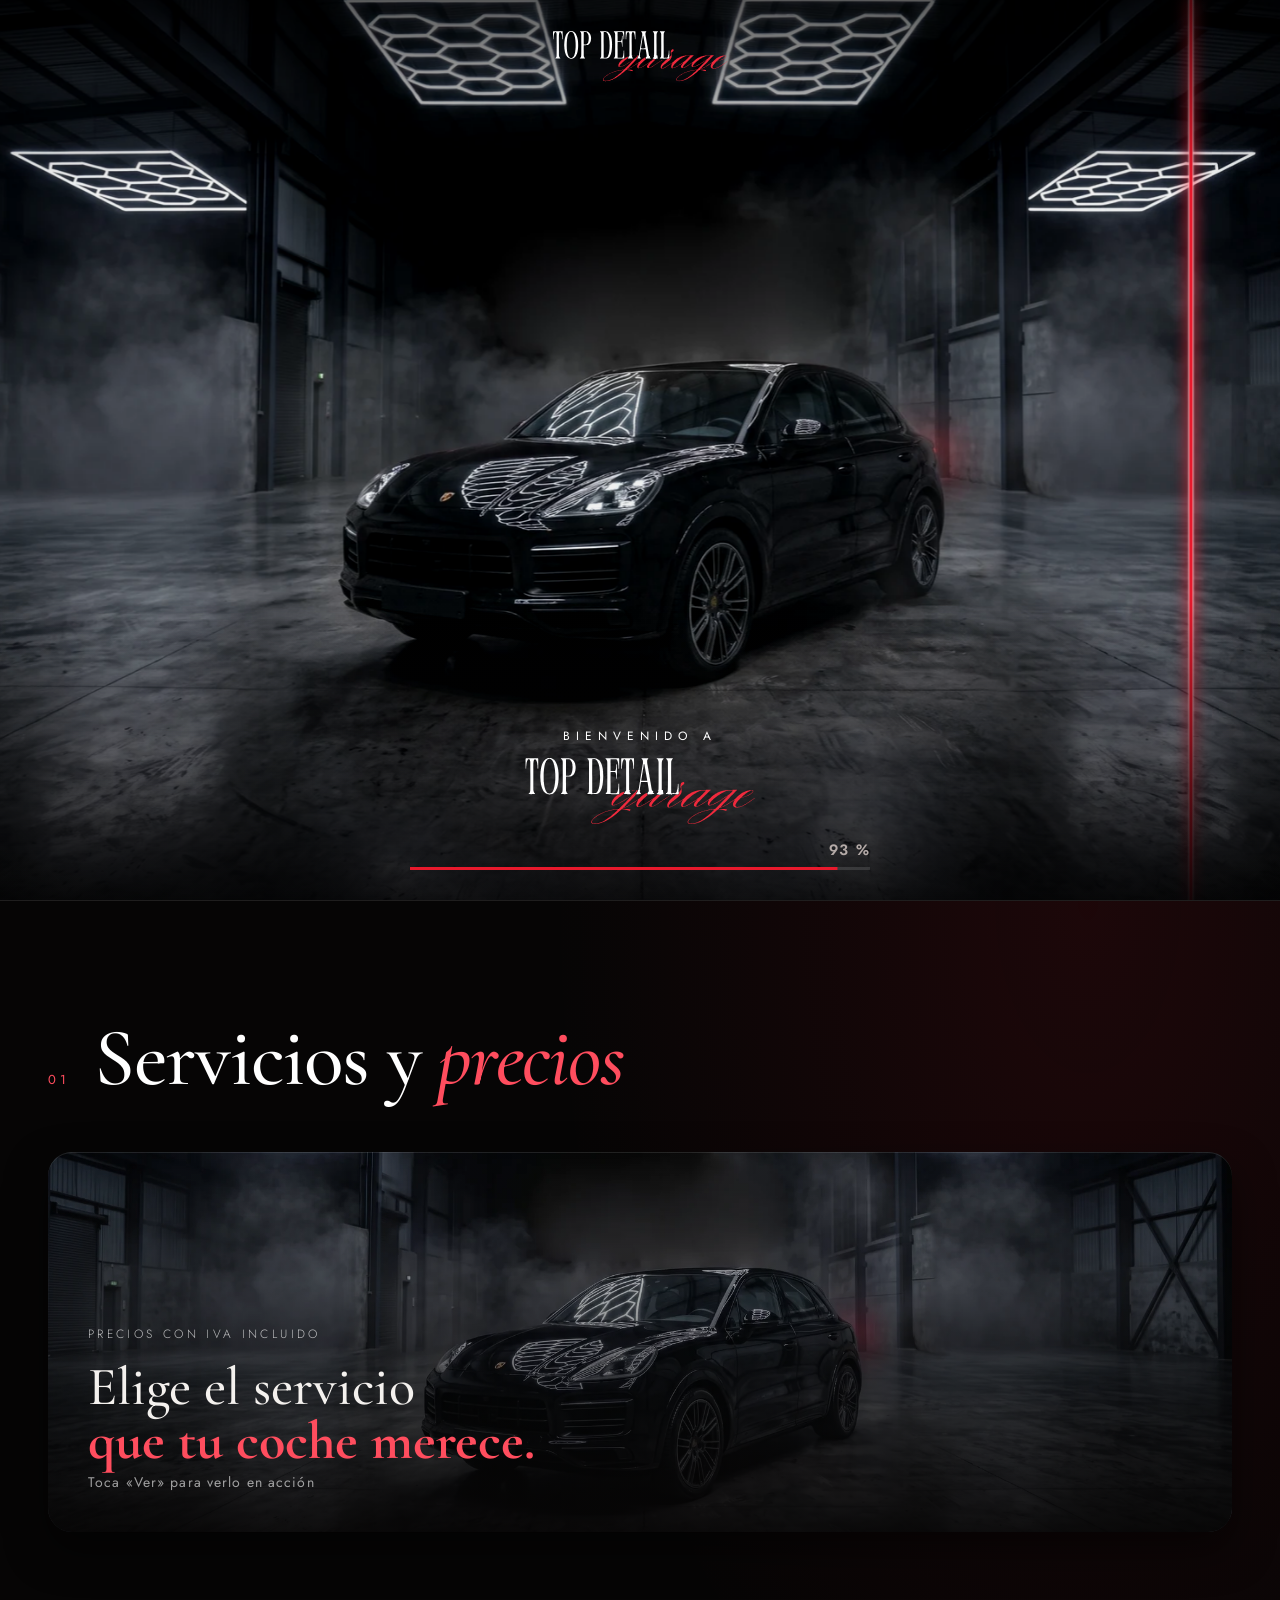
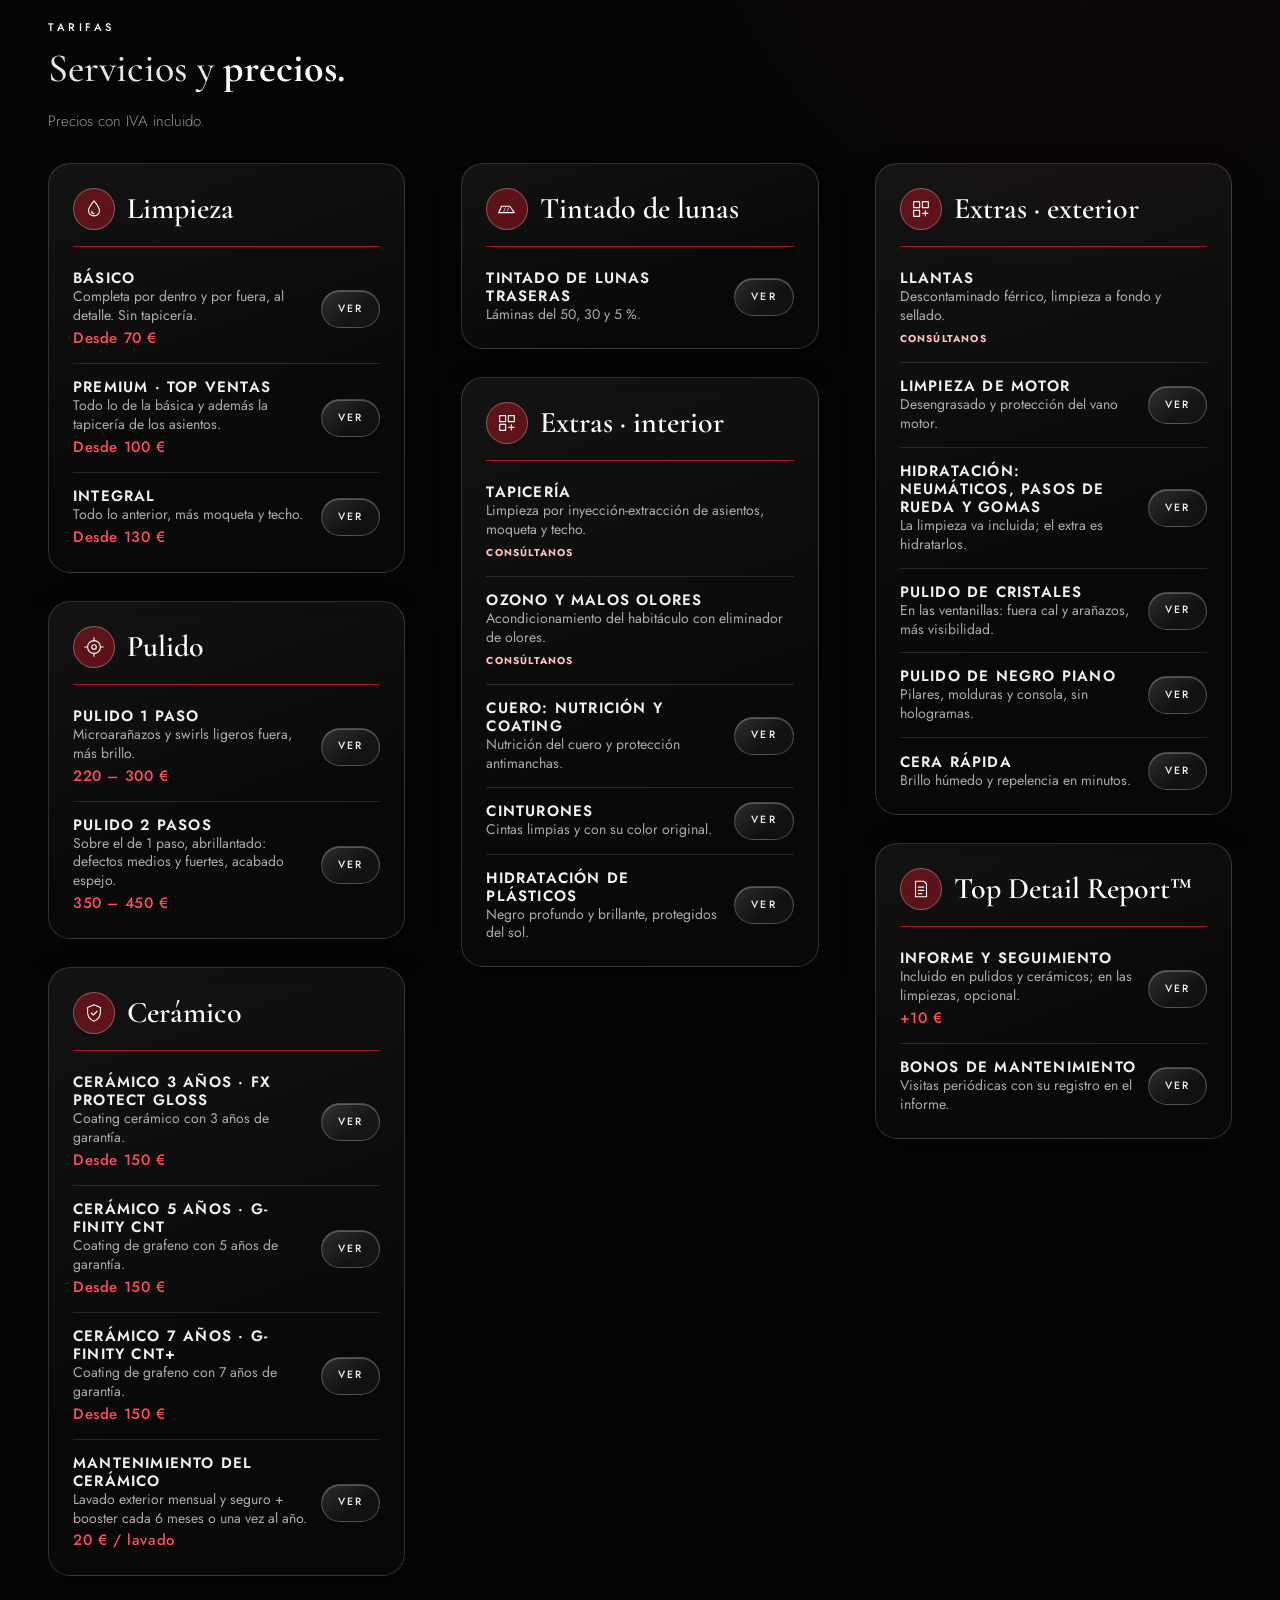
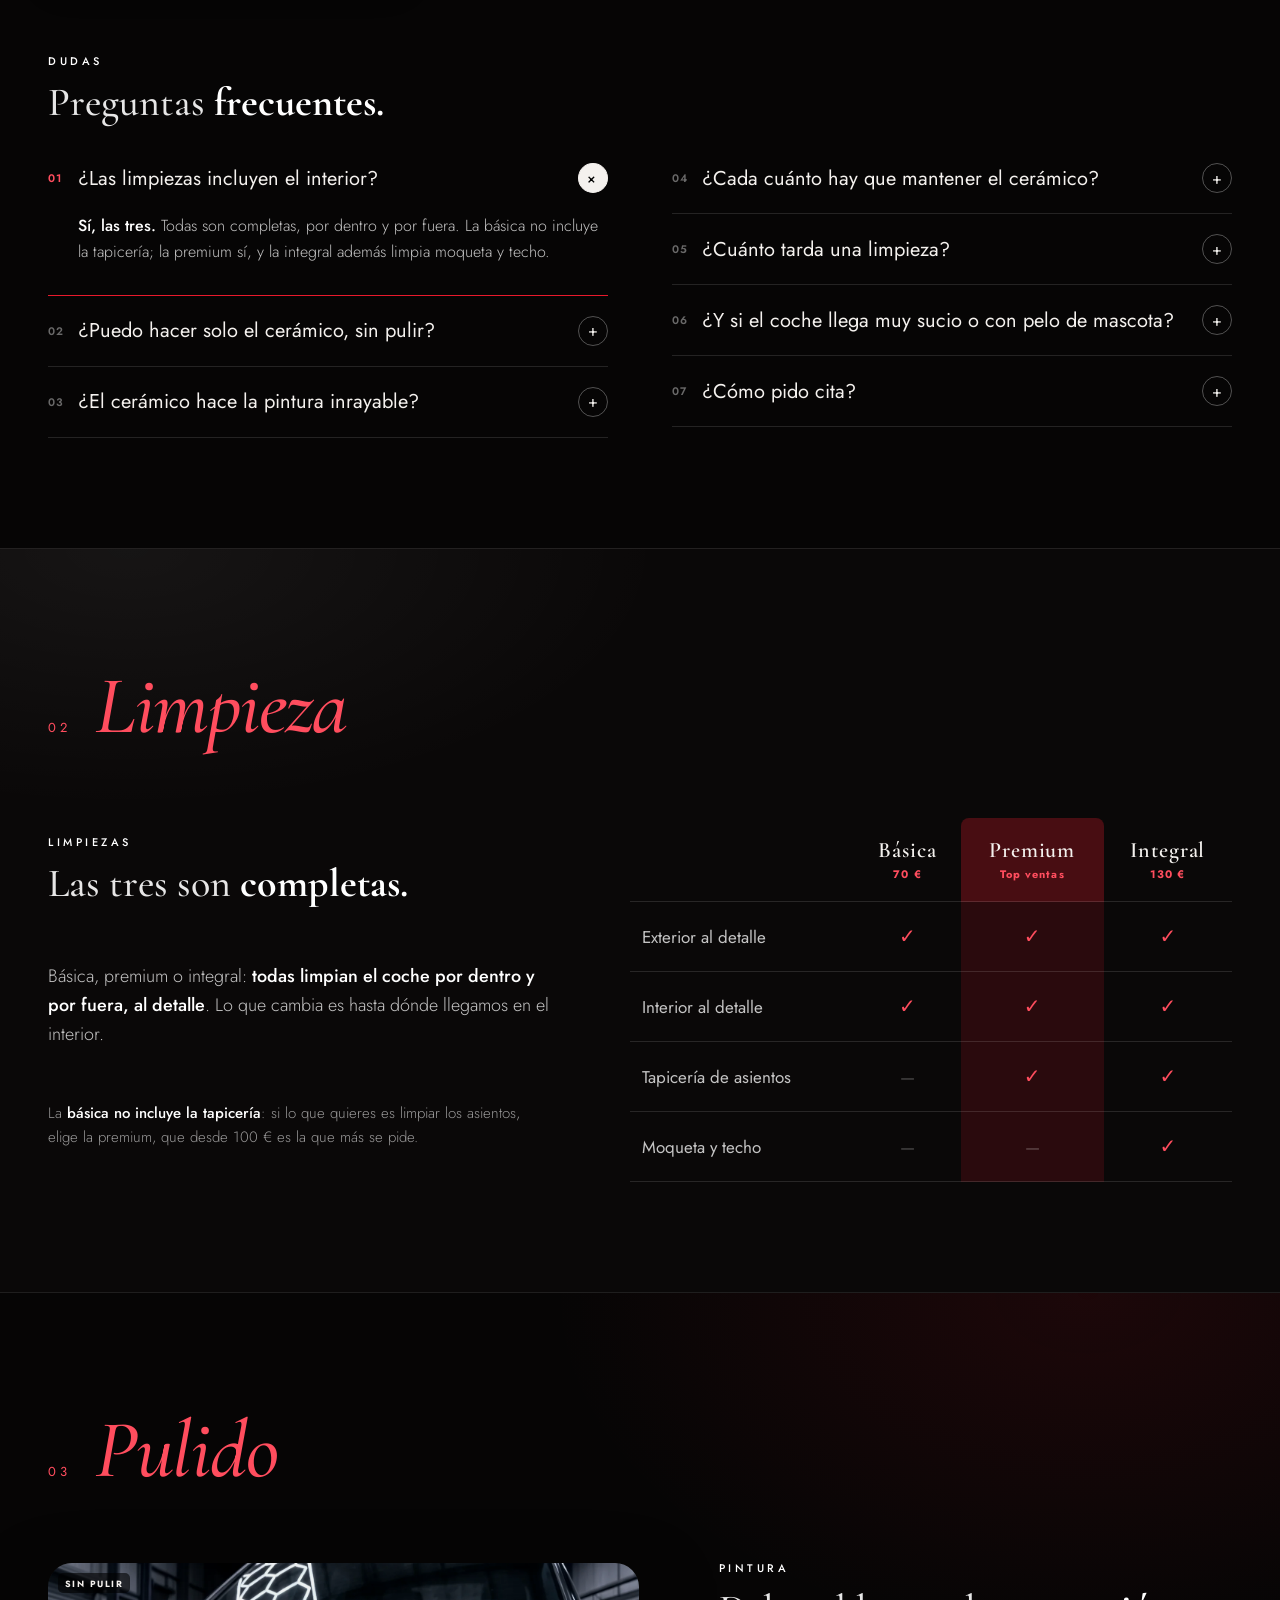
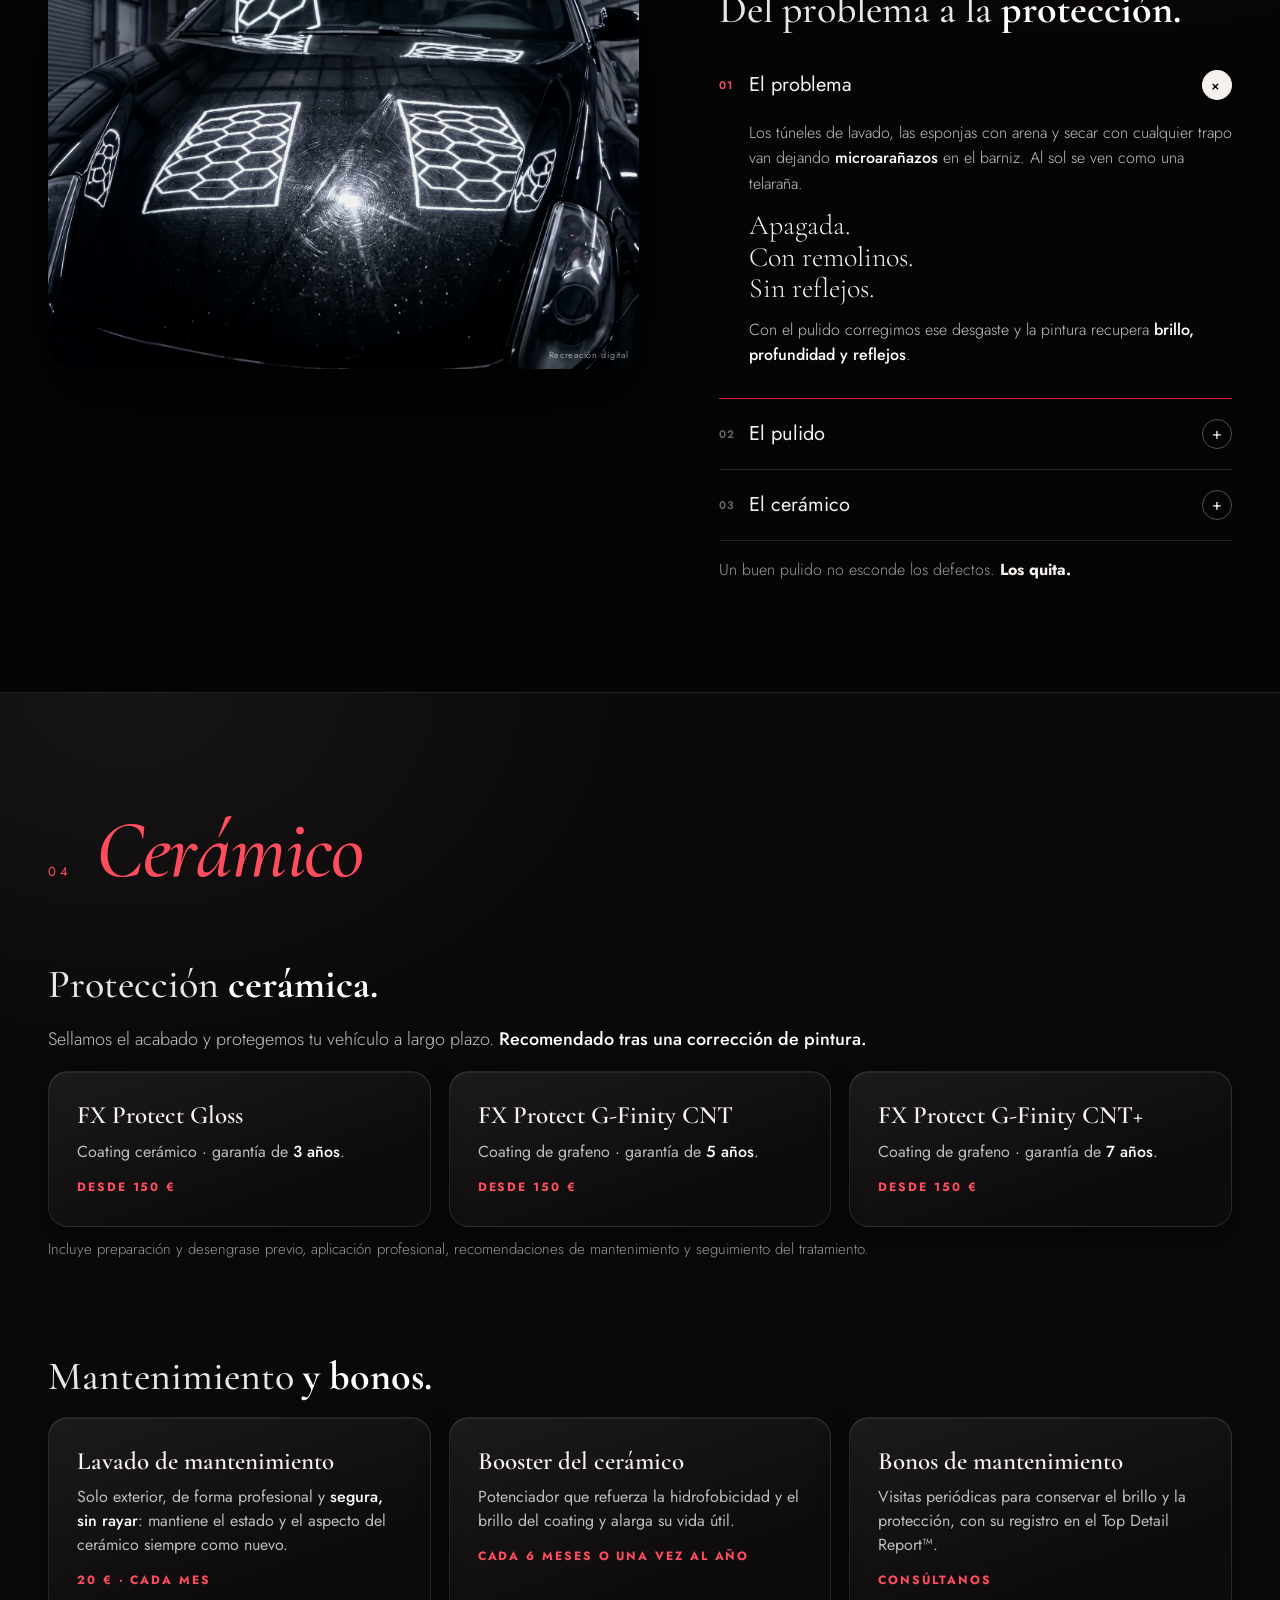
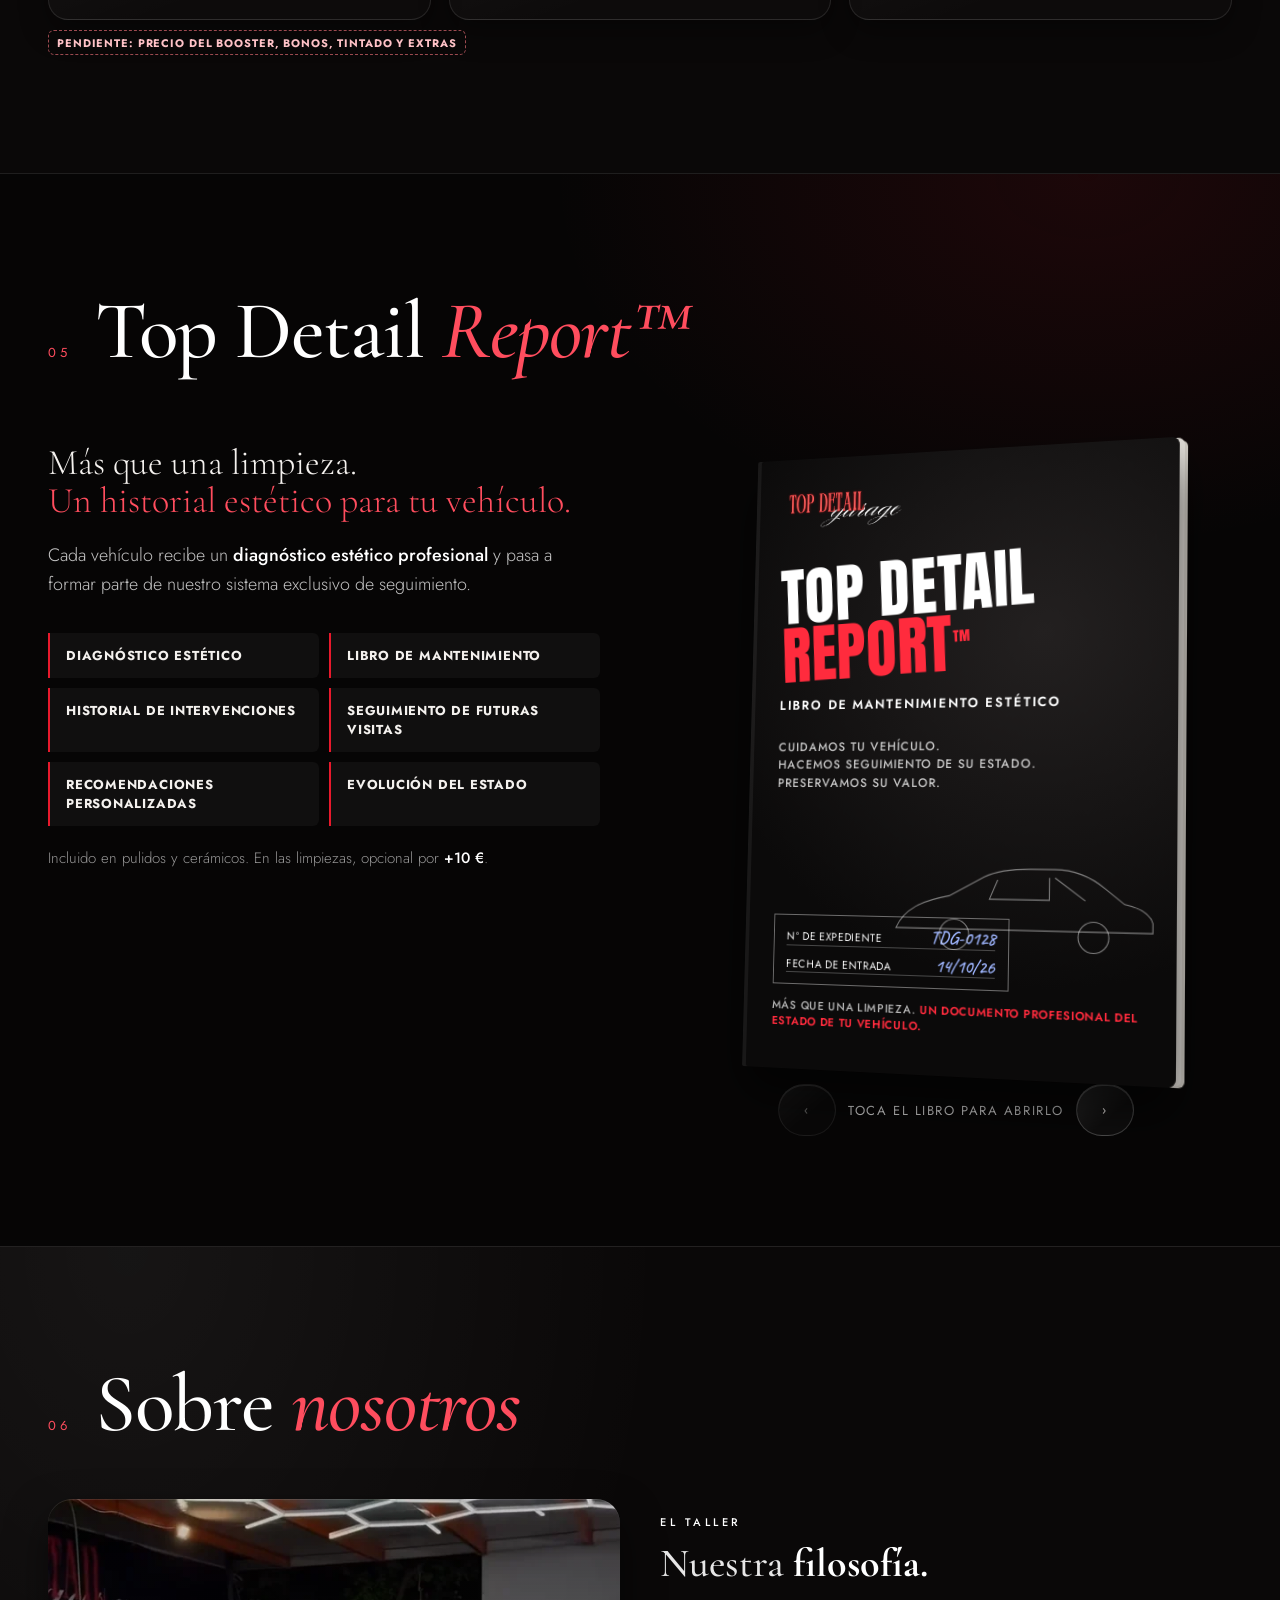
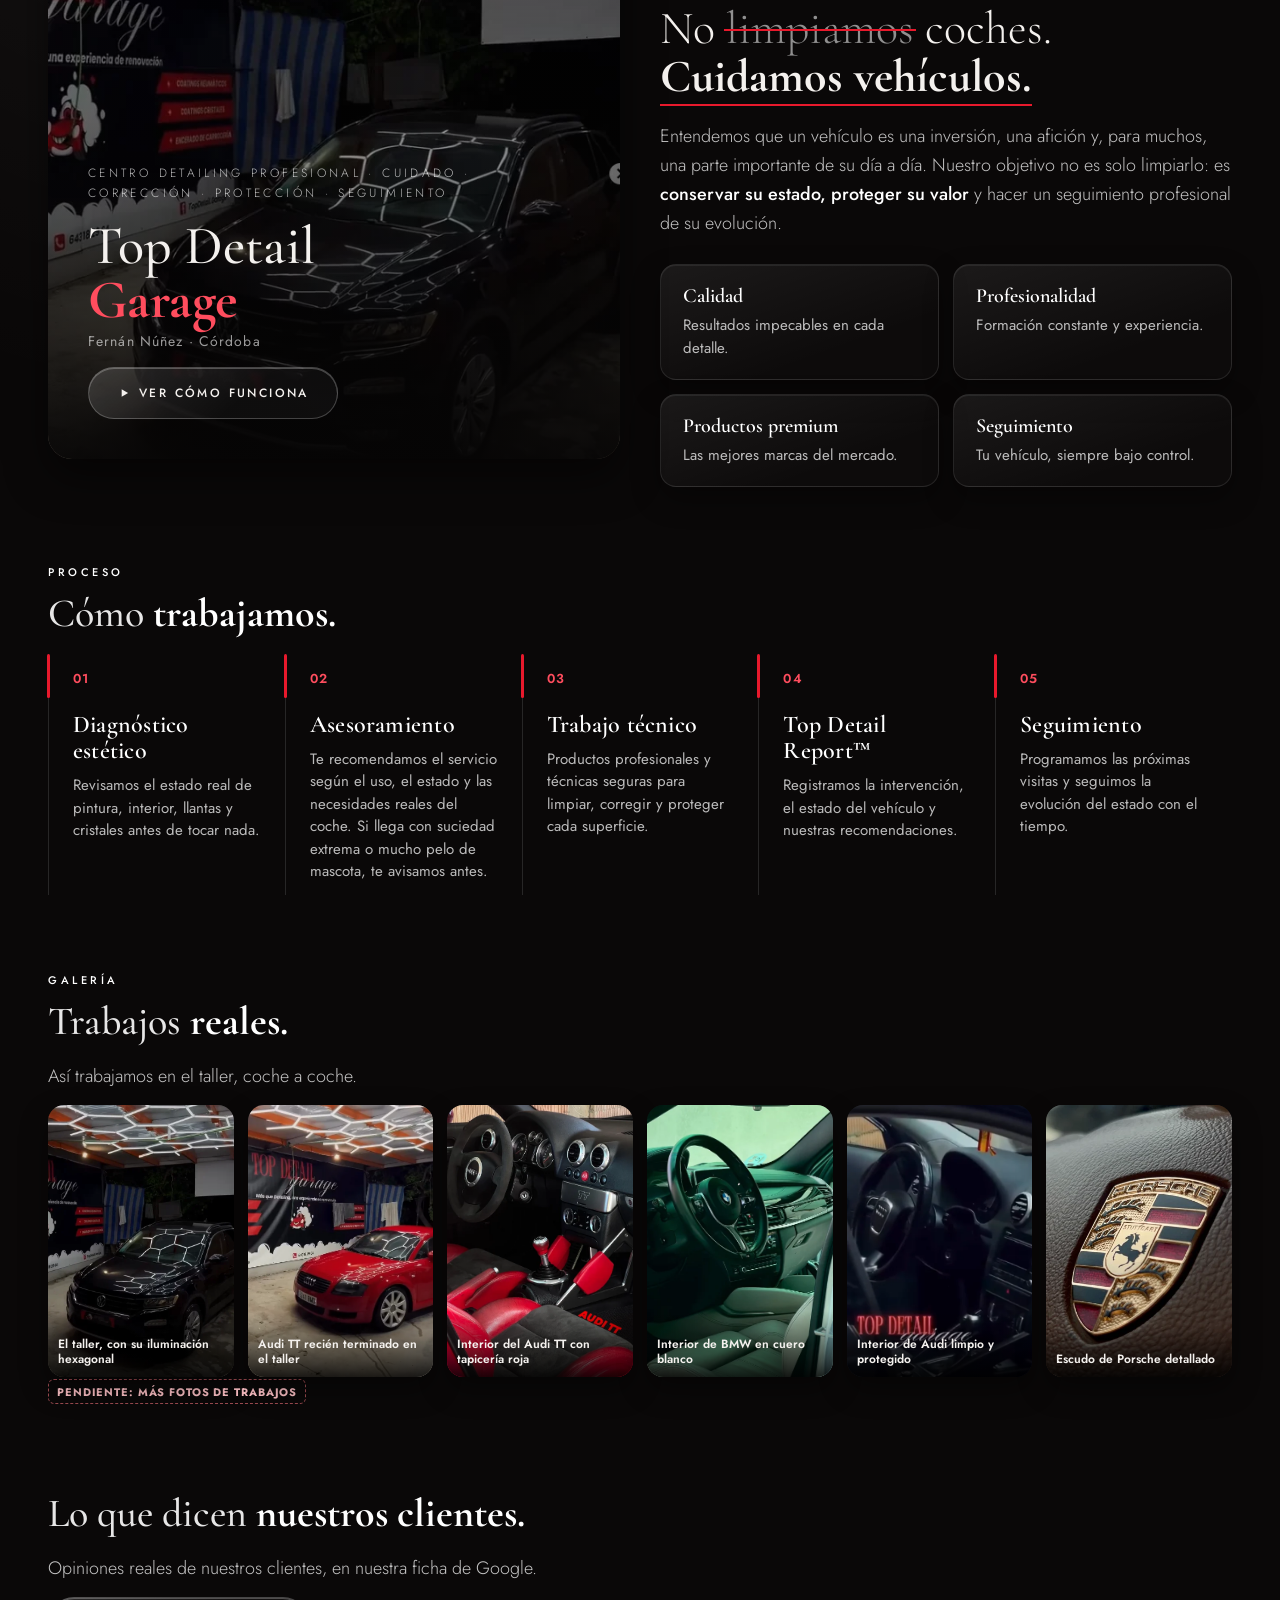
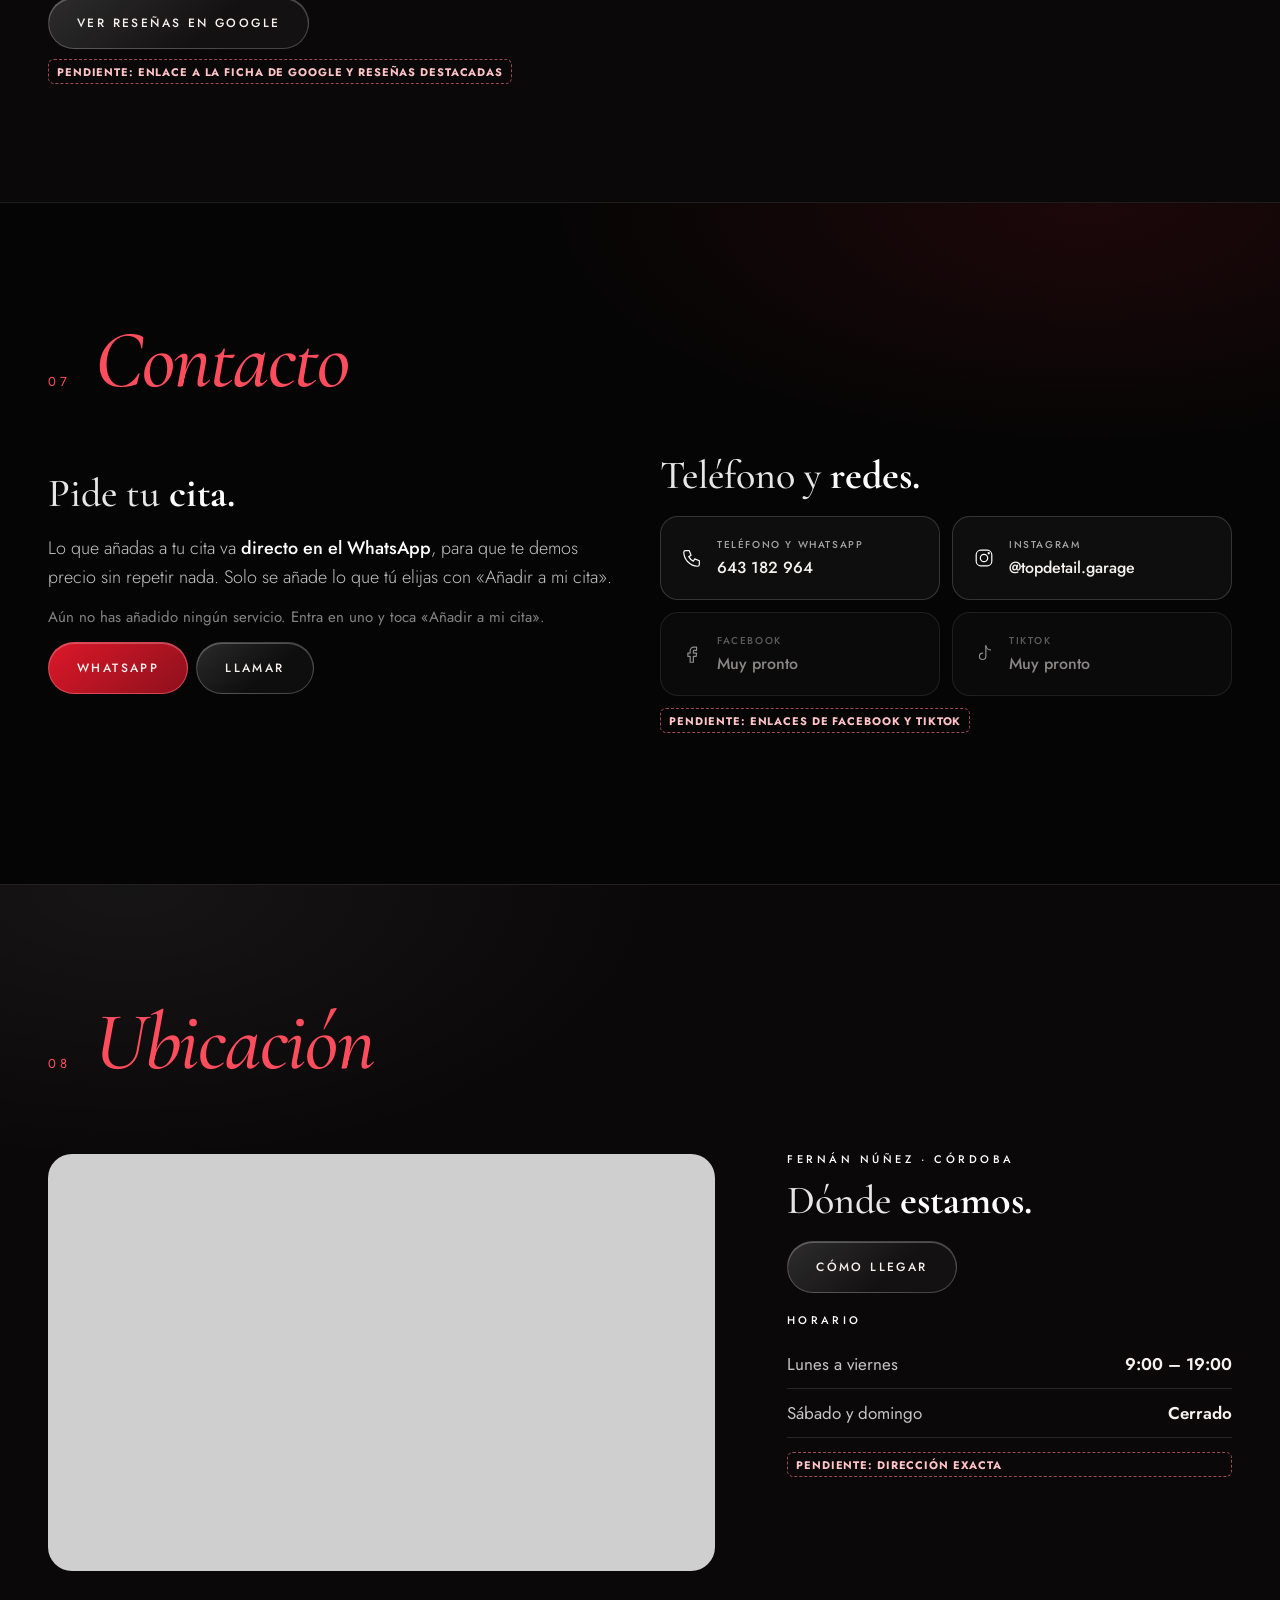
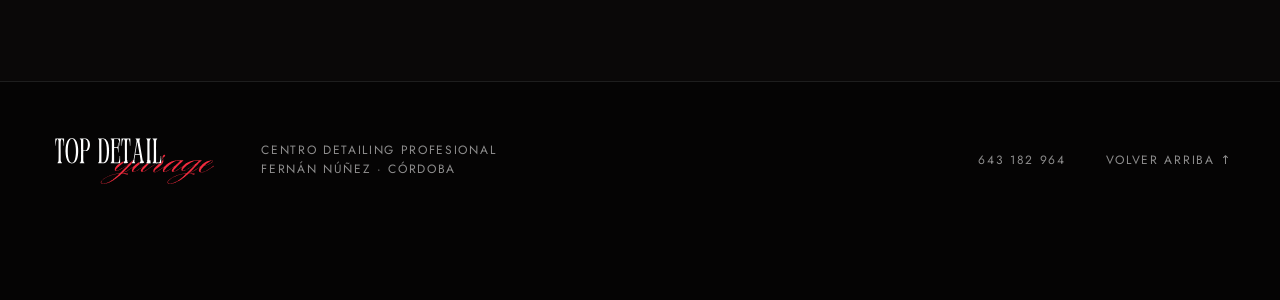
==== commit d1877f5d: "Librito del Top Detail Report (desde la web del móvil) Co-Authored-By: Claude Opus 5.5 <noreply@anth" ====
--- a/index.html
+++ b/index.html
@@ -20,7 +20,7 @@
 <!-- Versión de ordenador: generada con _tools/mkpc.py a partir de ~/topdetail/index.html -->
 <link rel="preconnect" href="https://fonts.googleapis.com">
 <link rel="preconnect" href="https://fonts.gstatic.com" crossorigin>
-<link href="https://fonts.googleapis.com/css2?family=Cormorant+Garamond:ital,wght@0,500;0,600;0,700;1,500&family=Jost:wght@300;400;500;600&display=swap" rel="stylesheet">
+<link href="https://fonts.googleapis.com/css2?family=Cormorant+Garamond:ital,wght@0,500;0,600;0,700;1,500&family=Jost:wght@300;400;500;600&family=Anton&family=Caveat:wght@500;600&display=swap" rel="stylesheet">
 <style>
 /* Layout: un teléfono a pantalla completa; la foto ocupa todo, los servicios cuelgan de los dos bordes y la ficha va abajo, sobre el suelo. */
 :root {
@@ -920,6 +920,63 @@
 #phone .clock span { display: grid; justify-items: center; text-align: center; font: 500 8px/1.15 var(--ui); letter-spacing: .14em; text-transform: uppercase; color: #fff; max-width: 70px; }
 #phone .clock b { font: 600 34px/1 var(--ui); letter-spacing: 0; }
 #phone .clock small { margin-top: 3px; font-size: 7px; letter-spacing: .1em; color: rgba(255,255,255,.7); }
+
+/* ── Top Detail Report: el librito ── */
+.bookw { display: grid; justify-items: center; gap: 12px; margin: 8px 0 16px; perspective: 1400px; }
+.book { position: relative; width: min(100%, 330px); aspect-ratio: .7; container-type: inline-size; cursor: pointer; transform-style: preserve-3d; transition: transform .6s cubic-bezier(.2,.8,.2,1); }
+.book:not(.open) { transform: rotateY(-14deg) rotateX(4deg); }
+.book:not(.open):hover { transform: rotateY(-6deg) rotateX(2deg); }
+.book .pg { position: absolute; inset: 0; transform-origin: 0 50%; backface-visibility: hidden; -webkit-backface-visibility: hidden; border-radius: 2px 8px 8px 2px; overflow: hidden;
+  background: #f7f5f1; color: #1d1b1b; box-shadow: 0 22px 46px rgba(0,0,0,.55), inset 3px 0 0 rgba(0,0,0,.08), inset 10px 0 18px -12px rgba(0,0,0,.35); }
+.book .pg.cover { background: radial-gradient(120% 80% at 70% 30%, #232020, #0b0a0a 70%); color: #fff; box-shadow: 0 26px 50px rgba(0,0,0,.7), inset 4px 0 0 rgba(255,255,255,.06), 6px 0 0 -1px #e8e4de, 10px 2px 0 -2px #d9d4cc; }
+.pg-in { position: absolute; inset: 0; padding: 7cqw 7cqw 9cqw; font: 400 3.3cqw/1.35 'Jost', sans-serif; display: flex; flex-direction: column; gap: 2.4cqw; }
+.hw { font: 600 5cqw/1.05 'Caveat', cursive; color: #1d3aa6; font-style: normal; text-transform: none; letter-spacing: 0; }
+.cv { display: flex; flex-direction: column; height: 100%; gap: 3cqw; }
+.cv-lg { width: 30cqw; }
+.cv-t { margin: 6cqw 0 0 !important; display: grid; font: 400 15cqw/.92 'Anton', 'Impact', sans-serif !important; letter-spacing: .01em; color: #fff !important; transform: rotate(-3deg); transform-origin: 0 50%; }
+.cv-t .r { color: #ff2b3d; } .cv-t sup { font-size: .3em; vertical-align: super; }
+.cv-s { margin: 0 !important; font: 600 3cqw/1.2 'Jost' !important; letter-spacing: .14em; text-transform: uppercase; color: #fff !important; }
+.cv-c { margin: 3cqw 0 0 !important; font: 500 2.8cqw/1.5 'Jost' !important; letter-spacing: .08em; text-transform: uppercase; color: rgba(255,255,255,.75) !important; }
+.cv-car { position: absolute; right: 4cqw; bottom: 26cqw; width: 62cqw; fill: none; stroke: rgba(255,255,255,.45); stroke-width: .8; }
+.cv-box { margin-top: auto; width: 56cqw; display: grid; gap: 1.6cqw; padding: 2.4cqw 3cqw; border: 1px solid rgba(255,255,255,.4); font-size: 2.5cqw; letter-spacing: .06em; text-transform: uppercase; }
+.cv-box span { display: flex; justify-content: space-between; align-items: baseline; gap: 2cqw; border-bottom: 1px solid rgba(255,255,255,.25); }
+.cv-box .hw { color: #9fb6ff; font-size: 4.2cqw; }
+.cv-f { margin: 0 !important; font: 500 2.6cqw/1.4 'Jost' !important; text-transform: uppercase; letter-spacing: .06em; color: rgba(255,255,255,.7) !important; }
+.cv-f b { color: #ff2b3d; font-weight: 600; }
+.pg h4 { margin: 0; display: flex; align-items: center; gap: 2.6cqw; font: 600 4.4cqw/1 'Jost'; text-transform: uppercase; letter-spacing: .02em; padding-bottom: 2cqw; border-bottom: 1px solid #bbb; }
+.pg h4 b { display: grid; place-items: center; width: 7cqw; height: 8cqw; background: #e8192c; color: #fff; font: 400 4.2cqw/1 'Anton', sans-serif; }
+.bk-d { display: grid; grid-template-columns: auto 1fr; gap: 1.4cqw 3cqw; margin: 0 0 2cqw; font-size: 3cqw; text-transform: uppercase; letter-spacing: .04em; align-items: baseline; }
+.bk-d dt { font-weight: 600; } .bk-d dd { margin: 0; border-bottom: 1px solid #c9c4bd; }
+.bk-l { margin: 0 !important; font: 600 2.9cqw/1.3 'Jost' !important; text-transform: uppercase; letter-spacing: .06em; color: #1d1b1b !important; }
+.bk-l.r { color: #e8192c !important; }
+.bk-g { display: grid; grid-template-columns: repeat(4, 1fr); gap: 1.6cqw; font-size: 2.2cqw; line-height: 1.25; color: #444; }
+.bk-g span { display: grid; gap: .8cqw; justify-items: start; position: relative; padding: 1.4cqw; border-radius: 3cqw; }
+.bk-g b { font-size: 2.6cqw; color: #1d1b1b; text-transform: uppercase; }
+.bk-g i { width: 4.4cqw; height: 4.4cqw; border-radius: 50%; }
+.bk-g .on { outline: 2px solid #1d3aa6; outline-offset: -1px; border-radius: 50%; }
+.ok i, .dt.ok { background: #3fae49; border-color: #3fae49; } .bu i, .dt.bu { background: #2d4fd6; border-color: #2d4fd6; }
+.me i, .dt.me { background: #f2c21b; border-color: #f2c21b; } .pr i, .dt.pr { background: #e2332f; border-color: #e2332f; }
+.bk-o { margin-top: auto; padding: 2.6cqw 3cqw; background: #ebe8e3; display: grid; gap: 1.4cqw; }
+.bk-t, .bk-h { width: 100%; border-collapse: collapse; font-size: 2.5cqw; }
+.bk-t th, .bk-h th { font-weight: 600; text-transform: uppercase; letter-spacing: .04em; text-align: left; padding: 1cqw; border-bottom: 1px solid #999; }
+.bk-t td, .bk-h td { padding: 1.1cqw 1cqw; border-bottom: 1px solid #ddd; vertical-align: middle; }
+.bk-t td b { display: block; text-transform: uppercase; font-size: 2.6cqw; } .bk-t td small { color: #777; font-size: 2.2cqw; }
+.bk-t .hw, .bk-h .hw { font-size: 3.9cqw; }
+.dts { white-space: nowrap; }
+.dt { display: inline-block; width: 3cqw; height: 3cqw; margin-right: .8cqw; border-radius: 50%; border: 1.5px solid; background: none !important; vertical-align: middle; position: relative; }
+.dt.on::after { content: "✕"; position: absolute; inset: -1.2cqw; display: grid; place-items: center; font: 600 4.2cqw/1 'Caveat'; color: #1d3aa6; }
+.bk-p { list-style: none; margin: 0; padding: 0; display: grid; gap: 2cqw; counter-reset: p; }
+.bk-p li { counter-increment: p; display: grid; grid-template-columns: 5cqw 1fr auto; align-items: center; gap: 1cqw 2cqw; padding-bottom: 1.6cqw; border-bottom: 1px solid #ddd; font-size: 3cqw; text-transform: uppercase; }
+.bk-p li::before { content: counter(p); font: 400 4cqw/1 'Anton'; color: #e8192c; grid-row: span 2; }
+.bk-p li b { grid-column: 2; } .bk-p li .hw { grid-column: 2; font-size: 4.4cqw; } .bk-p li .dt { grid-column: 3; grid-row: 1 / span 2; }
+.bk-h td:first-child { white-space: nowrap; color: #999; }
+.pg footer { position: absolute; left: 7cqw; right: 7cqw; bottom: 4cqw; display: flex; justify-content: space-between; font: 600 2.4cqw/1 'Jost'; letter-spacing: .08em; color: #e8192c; }
+.pg footer span:last-child { color: #1d1b1b; }
+.book-nav { display: flex; align-items: center; gap: 12px; }
+.book-nav span { min-width: 170px; text-align: center; font-size: 12px; letter-spacing: .12em; text-transform: uppercase; color: rgba(255,255,255,.75); }
+.book-nav .btn { width: 44px; height: 44px; min-height: 0; padding: 0; border-radius: 50%; font-size: 22px; }
+.book-nav .btn:disabled { opacity: .3; cursor: default; }
+@media (prefers-reduced-motion: reduce) { .book, .book:not(.open) { transform: none; transition: none; } }
 /* En un móvil la web ocupa SIEMPRE todo el ancho. Antes el ancho se limitaba a la mitad del alto, y con la barra
    del navegador (o en móviles más anchos) quedaban franjas negras a los lados. */
 @media (max-width: 600px), (pointer: coarse) and (orientation: portrait) { .phone { width: 100%; } }
@@ -1163,8 +1220,9 @@
 /* Report */
 #report { display: grid; grid-template-columns: 1fr 1fr; gap: 0 80px; align-items: start; }
 #report > * { grid-column: 1; }
-#report > details.report { grid-column: 2; grid-row: 1 / span 6; margin: 0; border-radius: 24px; box-shadow: 0 30px 70px rgba(0,0,0,.55); transform: rotate(1.2deg); transition: transform .5s cubic-bezier(.2,.8,.2,1); }
-#report > details.report:hover { transform: none; }
+#report > .bookw { grid-column: 2; grid-row: 1 / span 6; margin: 0; }
+#report .book { width: min(100%, 440px); }
+#report .book-nav span { font-size: 13px; }
 .land .report summary { display: none; }
 .land .rep { padding: 30px; gap: 14px; }
 .land .rep-row { font-size: 15px; padding-bottom: 9px; }
@@ -1442,26 +1500,15 @@
           <li>Seguimiento de futuras visitas</li><li>Recomendaciones personalizadas</li><li>Evolución del estado</li>
         </ul>
         <p class="note">Incluido en pulidos y cerámicos. En las limpiezas, opcional por <strong>+10&nbsp;€</strong>.</p>
-        <details class="report">
-          <summary>Ver informe de ejemplo</summary>
-          <div class="rep">
-            <div class="rep-row"><span>Nº de informe</span><b>TDG-2024-00057</b></div>
-            <div class="rep-row"><span>Vehículo</span><b>BMW 330i · 28.450 km</b></div>
-            <div class="rep-row"><span>Condición general</span><b>Buen estado</b></div>
-            <div class="rep-img">
-              <figure><img src="img/03-correccion_pintura_swirls.webp?v=2" alt="Pintura con remolinos antes del pulido" loading="lazy"><figcaption>Antes</figcaption></figure>
-              <figure><img src="img/03-correccion_pintura_1paso.webp?v=2" alt="Pintura recuperada después del pulido" loading="lazy"><figcaption>Después</figcaption></figure>
-            </div>
-            <p class="rep-h">Observaciones</p>
-            <ul><li>Microarañazos en pintura.</li><li>Marcas de agua en zonas superiores.</li></ul>
-            <p class="rep-h">Registro de intervenciones</p>
-            <div class="rep-row"><span>25/05/24</span><b>Lavado premium + exterior</b></div>
-            <div class="rep-row"><span>10/06/24</span><b>Corrección de pintura 1 paso</b></div>
-            <div class="rep-row"><span>25/06/24</span><b>Protección cerámica 5 años</b></div>
-            <p class="rep-h">Recomendaciones</p>
-            <ul><li>Lavado cada 2–3 semanas.</li><li>Mantener la protección con mantenimiento periódico.</li><li>Evitar el estacionamiento prolongado al sol.</li></ul>
+        <!-- El librito real del Top Detail Report, maquetado en la web con datos de EJEMPLO (no son de ningún cliente) -->
+        <div class="bookw">
+          <div class="book" id="book" role="group" aria-roledescription="libro" aria-label="Top Detail Report de ejemplo"></div>
+          <div class="book-nav">
+            <button class="btn" id="bk-prev" type="button" aria-label="Página anterior" disabled>‹</button>
+            <span id="bk-n">Toca el libro para abrirlo</span>
+            <button class="btn" id="bk-next" type="button" aria-label="Página siguiente">›</button>
           </div>
-        </details>
+        </div>
       </section>
 
       <section data-tab="contacto" data-o="1">
@@ -2109,7 +2156,6 @@
     panels[t].prepend(h); $('land').append(panels[t]);
   });
   $('land').append($('sheet-cta'));
-  document.querySelector('#report details.report').open = true;
   const onScroll = () => {
     document.body.classList.toggle('scrolled', scrollY > innerHeight * .6);
     const y = innerHeight * .4; let cur = null, best = -1e9;
@@ -2170,6 +2216,80 @@
     if (!b.dataset.go.includes(':')) { openSheet(b.dataset.go === 'packs' ? 'ceramico' : b.dataset.go, b.dataset.go); return; }
     const [c, i] = b.dataset.go.split(':'); scrollTo({ top: 0, behavior: 'smooth' }); play(c, +i);
   });
+
+  // ── Top Detail Report: el librito de verdad, con datos de ejemplo. Se abre al tocarlo y se pasan las hojas ──
+  (() => {
+    const book = $('book'); if (!book) return;
+    const hand = t => `<i class="hw">${t}</i>`;
+    const ST = ['ok', 'bu', 'me', 'pr'];   // óptimo, bueno, mejorable, prioritario
+    const dots = k => ST.map((c, j) => `<span class="dt ${c}${j === k ? ' on' : ''}"></span>`).join('');
+    const head = (n, t) => `<h4><b>${n}</b>${t}</h4>`;
+    const foot = n => `<footer><span>TOP DETAIL GARAGE</span><span>${n}</span></footer>`;
+    const rows = list => `<table class="bk-t"><thead><tr><th>Elemento</th><th>Estado</th><th>Observaciones</th></tr></thead><tbody>${
+      list.map(([e, sub, k, ob]) => `<tr><td><b>${e}</b><small>${sub}</small></td><td class="dts">${dots(k)}</td><td>${ob ? hand(ob) : ''}</td></tr>`).join('')}</tbody></table>`;
+    const P = [
+      // Portada
+      `<div class="cv"><img src="img/logo-topdetail.svg" alt="" class="cv-lg"><p class="cv-t"><span>TOP DETAIL</span><span class="r">REPORT<sup>™</sup></span></p>
+        <p class="cv-s">Libro de mantenimiento estético</p>
+        <p class="cv-c">Cuidamos tu vehículo.<br>Hacemos seguimiento de su estado.<br>Preservamos su valor.</p>
+        <svg class="cv-car" viewBox="0 0 200 80" aria-hidden="true"><path d="M8 58c6-14 20-20 40-24l26-14c10-5 22-6 34-6h18c14 0 26 5 36 13l14 11c10 2 18 6 20 13v7H8z"/><circle cx="52" cy="62" r="11"/><circle cx="154" cy="62" r="11"/><path d="M84 22l-6 14h44V20M126 20l22 16"/></svg>
+        <div class="cv-box"><span>Nº de expediente <i class="hw">TDG-0128</i></span><span>Fecha de entrada <i class="hw">14/10/26</i></span></div>
+        <p class="cv-f">Más que una limpieza. <b>Un documento profesional del estado de tu vehículo.</b></p></div>`,
+      // 01 + 02
+      `${head('01', 'Datos del vehículo')}
+        <dl class="bk-d"><dt>Marca / modelo</dt><dd>${hand('BMW 330i')}</dd><dt>Año</dt><dd>${hand('2021')}</dd><dt>Kilometraje</dt><dd>${hand('28.450')} km</dd><dt>Color</dt><dd>${hand('Negro zafiro')}</dd><dt>Propietario</dt><dd>${hand('Cliente de ejemplo')}</dd><dt>Fecha</dt><dd>${hand('14 / 10 / 26')}</dd></dl>
+        ${head('02', 'Diagnóstico estético global')}
+        <p class="bk-l">Estado general del vehículo</p>
+        <div class="bk-g"><span class="ok"><i></i><b>Óptimo</b>No requiere intervención</span><span class="bu on"><i></i><b>Bueno</b>Mantenimiento recomendado</span><span class="me"><i></i><b>Mejorable</b>Conviene actuar</span><span class="pr"><i></i><b>Prioritario</b>Se recomienda intervención</span></div>
+        <div class="bk-o"><p class="bk-l">Observaciones generales</p>${hand('Buen estado general. Remolinos de lavado en capó y techo. Cuero del conductor algo reseco: se recomienda nutrir.')}</div>${foot('03')}`,
+      // 03 · exterior
+      `${head('03', 'Diagnóstico detallado')}<p class="bk-l r">Exterior</p>${rows([
+        ['Pintura', 'superficie', 2, 'Remolinos de lavado'], ['Estado del barniz', 'brillo, profundidad', 1, ''], ['Protección', 'cerámico, cera', 2, 'Sin protección'],
+        ['Contaminación', 'férrica, alquitrán', 1, ''], ['Llantas', 'suciedad, marcas', 1, ''], ['Neumáticos', 'estado y limpieza', 0, ''],
+        ['Cristales', 'cal, marcas', 2, 'Cal en ventanillas'], ['Gomas y plásticos', 'exteriores', 1, '']])}${foot('04')}`,
+      // 03 · interior
+      `${head('03', 'Diagnóstico detallado')}<p class="bk-l r">Interior</p>${rows([
+        ['Tapicería', 'manchas, desgaste', 1, ''], ['Cuero', 'hidratación', 2, 'Reseco, nutrir'], ['Plásticos', 'y superficies', 1, ''],
+        ['Moqueta', 'limpieza, manchas', 1, ''], ['Maletero', 'limpieza y orden', 0, ''], ['Olor interior', 'olor percibido', 0, '']])}${foot('05')}`,
+      // 04
+      `${head('04', 'Prioridad de actuación')}<p class="bk-l">Según el diagnóstico, estas son las áreas que recomendamos tratar</p>
+        <ol class="bk-p"><li><b>Pintura</b>${hand('Pulido 1 paso')}<span class="dt me on"></span></li><li><b>Protección</b>${hand('Cerámico 5 años')}<span class="dt me on"></span></li><li><b>Cuero</b>${hand('Nutrición')}<span class="dt me on"></span></li><li><b>Cristales</b>${hand('Pulido de cristales')}<span class="dt bu on"></span></li></ol>
+        <div class="bk-o"><p class="bk-l">Recomendaciones</p>${hand('Lavado de mantenimiento cada mes. Evitar túneles de lavado. Booster del cerámico a los 6 meses.')}</div>${foot('06')}`,
+      // 05
+      `${head('05', 'Historial de intervenciones')}<table class="bk-h"><thead><tr><th>Fecha</th><th>Servicio</th><th>Km</th><th>Próxima</th></tr></thead><tbody>
+        <tr><td>${hand('14/10/26')}</td><td>${hand('Limpieza premium')}</td><td>${hand('28.450')}</td><td>${hand('—')}</td></tr>
+        <tr><td>${hand('28/10/26')}</td><td>${hand('Pulido 1 paso')}</td><td>${hand('28.700')}</td><td>${hand('—')}</td></tr>
+        <tr><td>${hand('29/10/26')}</td><td>${hand('Cerámico 5 años')}</td><td>${hand('28.710')}</td><td>${hand('04/27')}</td></tr>
+        ${'<tr><td>__/__/__</td><td></td><td></td><td></td></tr>'.repeat(3)}</tbody></table>
+        <div class="bk-o"><p class="bk-l">Observaciones</p>${hand('Cliente muy cuidadoso. Siguiente visita: booster y revisión.')}</div>${foot('07')}`,
+    ];
+    book.innerHTML = P.map((h, k) => `<div class="pg${k ? '' : ' cover'}" data-k="${k}" aria-hidden="${k ? 'true' : 'false'}"><div class="pg-in">${h}</div></div>`).join('');
+    const pg = [...book.children], N = P.length;
+    let cur = 0, busy = false;
+    const lbl = ['Portada', 'Datos y diagnóstico', 'Exterior', 'Interior', 'Prioridades', 'Historial'];
+    function paint() {
+      pg.forEach((p, k) => { p.style.zIndex = k === cur ? 3 : 1; p.style.visibility = k === cur ? 'visible' : 'hidden'; p.setAttribute('aria-hidden', String(k !== cur)); });
+      book.classList.toggle('open', cur > 0);
+      $('bk-prev').disabled = cur === 0; $('bk-next').disabled = cur === N - 1;
+      $('bk-n').textContent = cur ? `${lbl[cur]} · ${cur} / ${N - 1}` : 'Toca el libro para abrirlo';
+    }
+    function go(d) {
+      const to = cur + d; if (busy || to < 0 || to >= N) return;
+      busy = true;
+      const fwd = d > 0, top = fwd ? pg[cur] : pg[to], under = fwd ? pg[to] : pg[cur];
+      under.style.visibility = 'visible'; under.style.zIndex = 2; top.style.visibility = 'visible'; top.style.zIndex = 3;
+      const kf = fwd ? [{ transform: 'rotateY(0deg)' }, { transform: 'rotateY(-178deg)' }] : [{ transform: 'rotateY(-178deg)' }, { transform: 'rotateY(0deg)' }];
+      const a = top.animate(kf, { duration: reduce ? 0 : 750, easing: 'cubic-bezier(.45,.05,.25,1)' });
+      const sh = under.animate(fwd ? [{ filter: 'brightness(.55)' }, { filter: 'brightness(1)' }] : [{ filter: 'brightness(1)' }, { filter: 'brightness(.55)' }], { duration: reduce ? 0 : 750 });
+      a.finished.then(() => { cur = to; busy = false; paint(); sh.cancel(); });
+    }
+    book.addEventListener('click', e => { if (e.target.closest('button')) return; const r = book.getBoundingClientRect(); go(cur === 0 || e.clientX > r.left + r.width * .35 ? 1 : -1); });
+    $('bk-prev').onclick = () => go(-1); $('bk-next').onclick = () => go(1);
+    let x0 = null;
+    book.addEventListener('touchstart', e => { x0 = e.touches[0].clientX; }, { passive: true });
+    book.addEventListener('touchend', e => { if (x0 === null) return; const dx = e.changedTouches[0].clientX - x0; x0 = null; if (Math.abs(dx) > 40) { e.preventDefault(); go(dx < 0 ? 1 : -1); } });
+    paint();
+  })();
   // Teoría: la foto cambia según el apartado abierto (sin pulir → pulida → con cerámico)
   document.querySelectorAll('#teoria .acc').forEach(d => d.addEventListener('toggle', () => {
     if (!d.open) return;
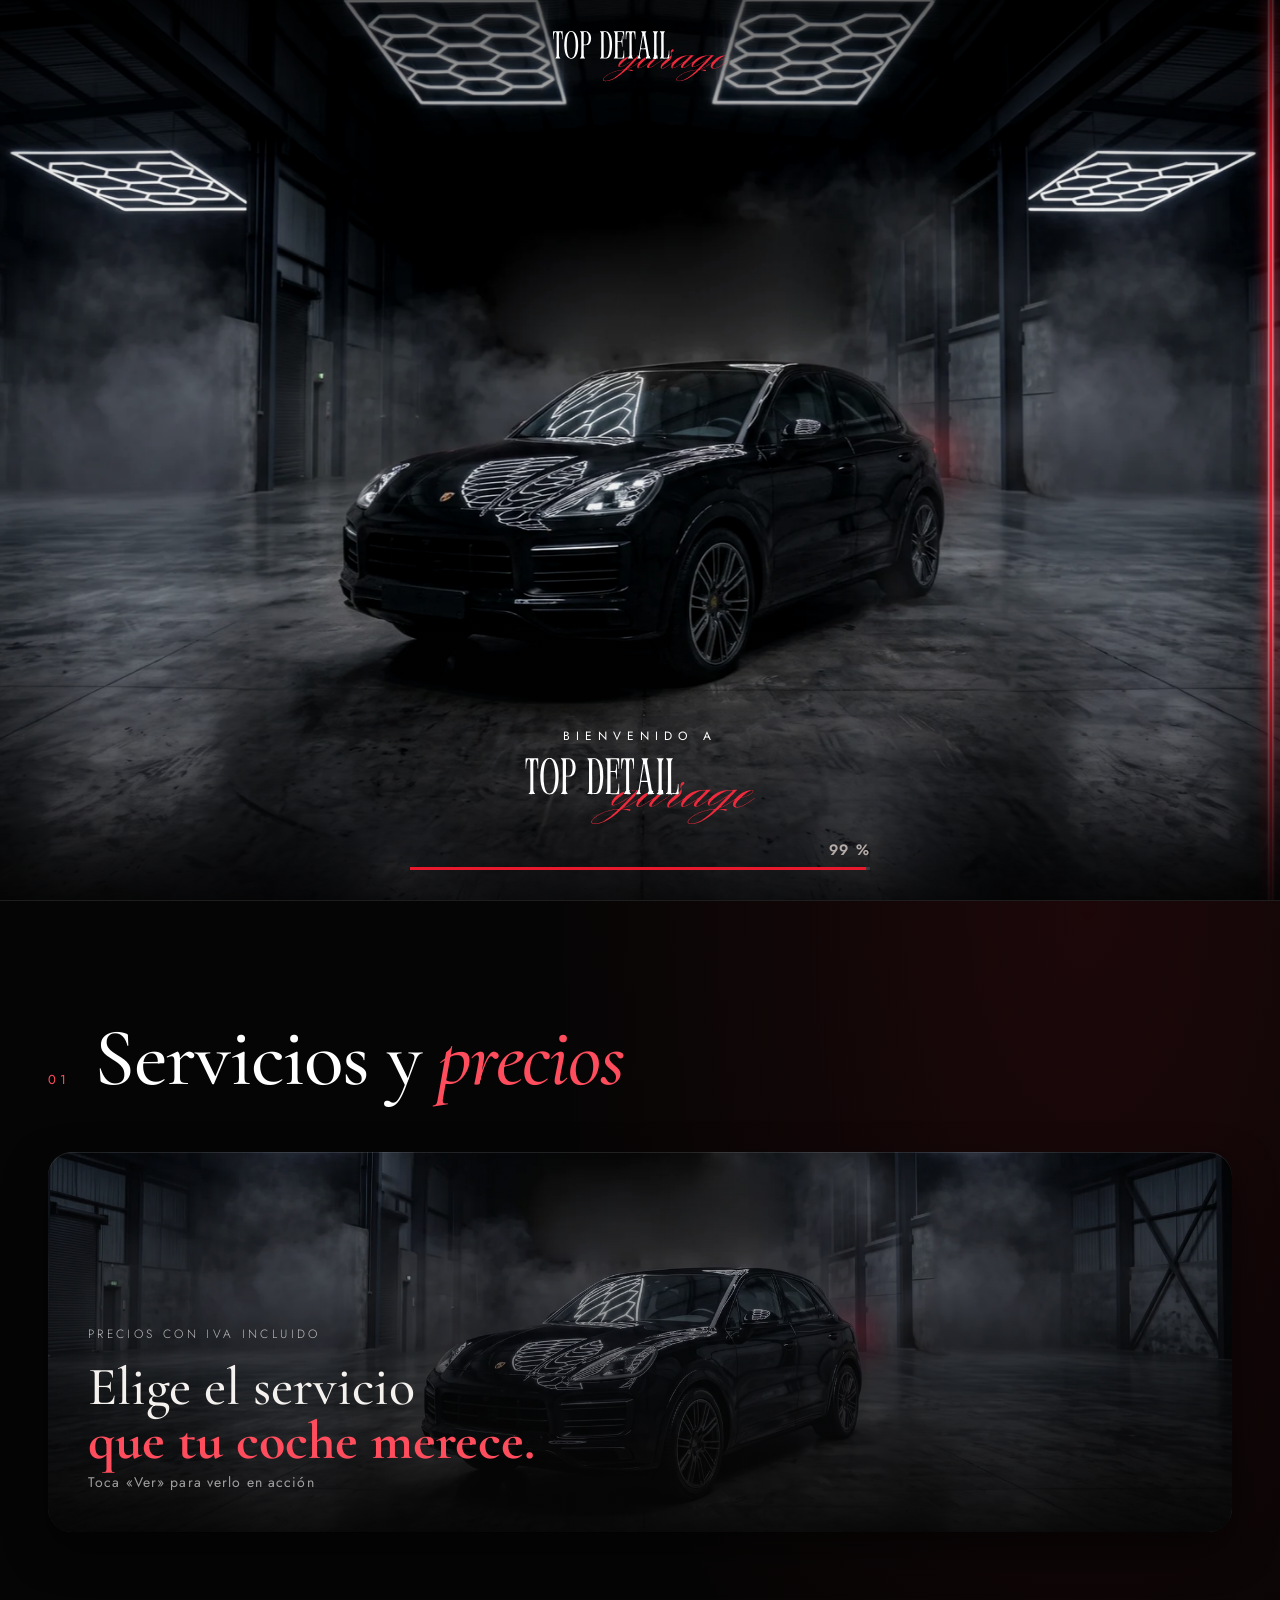
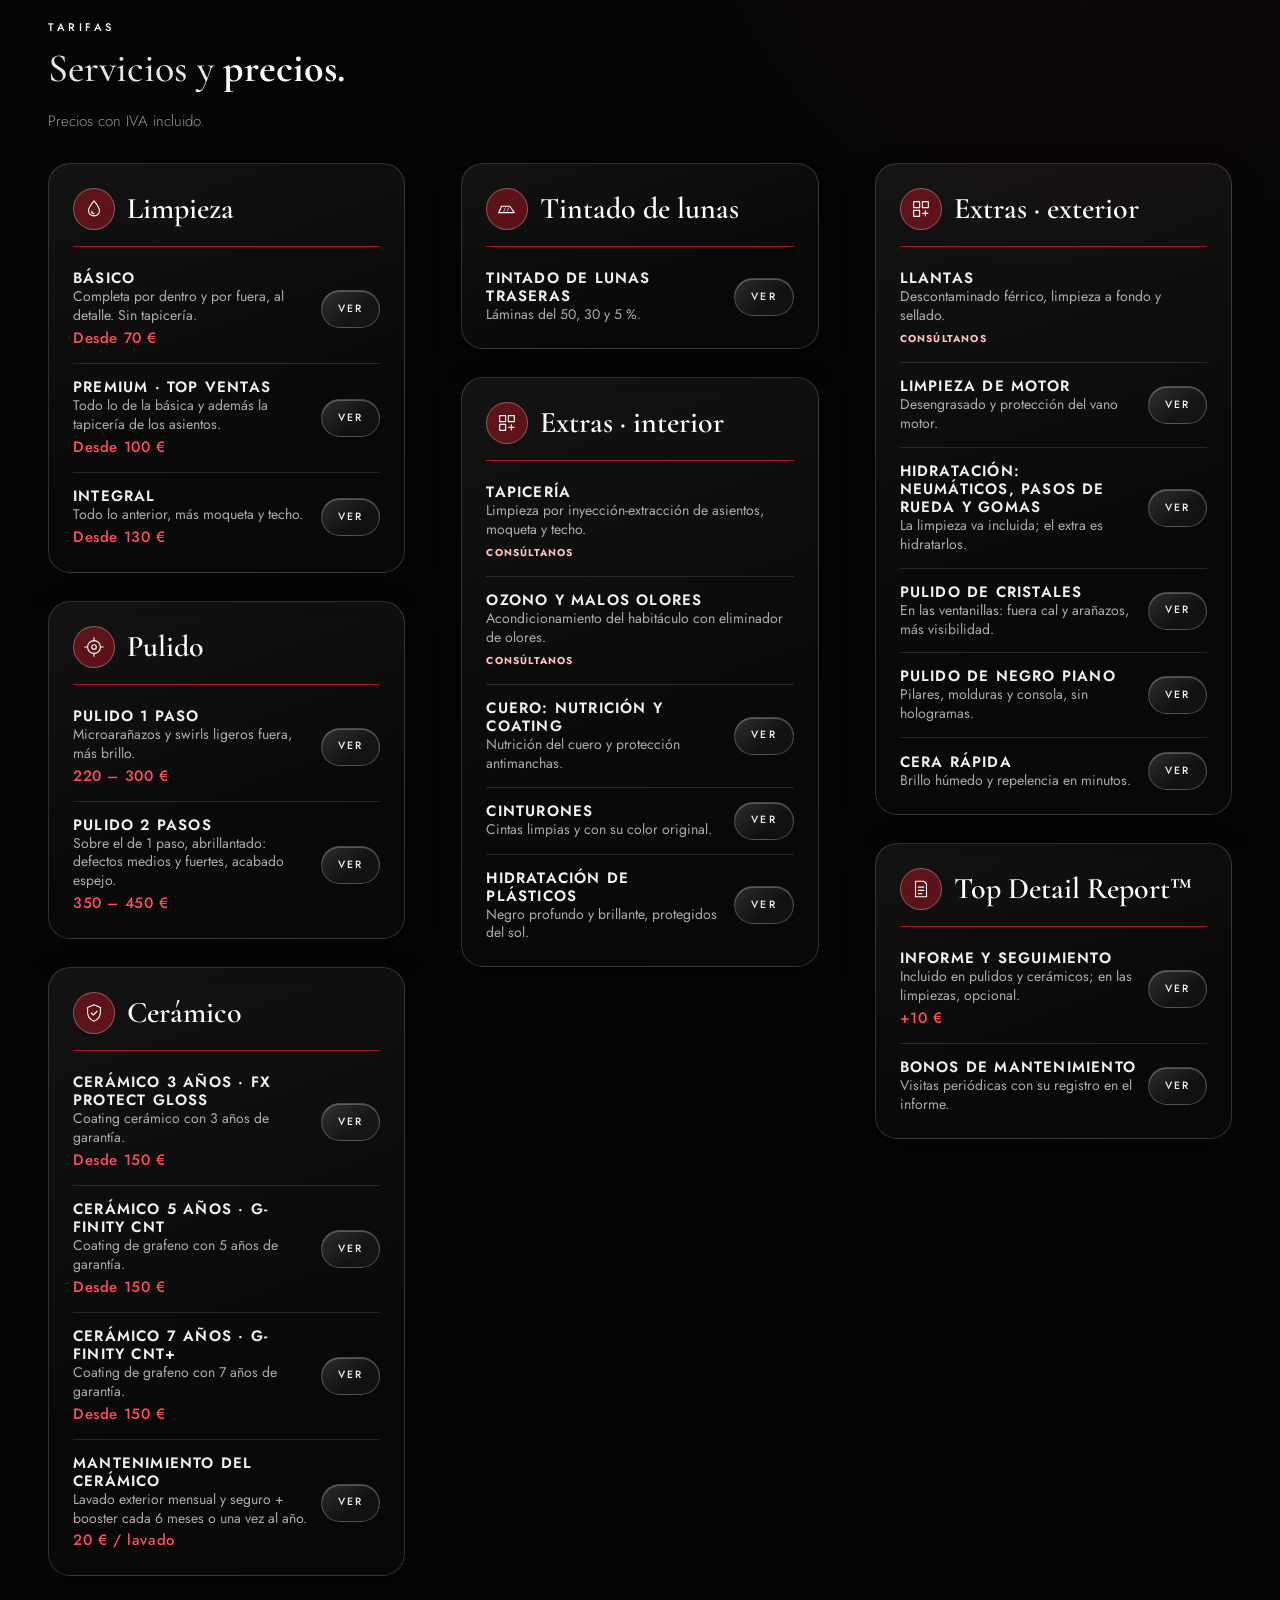
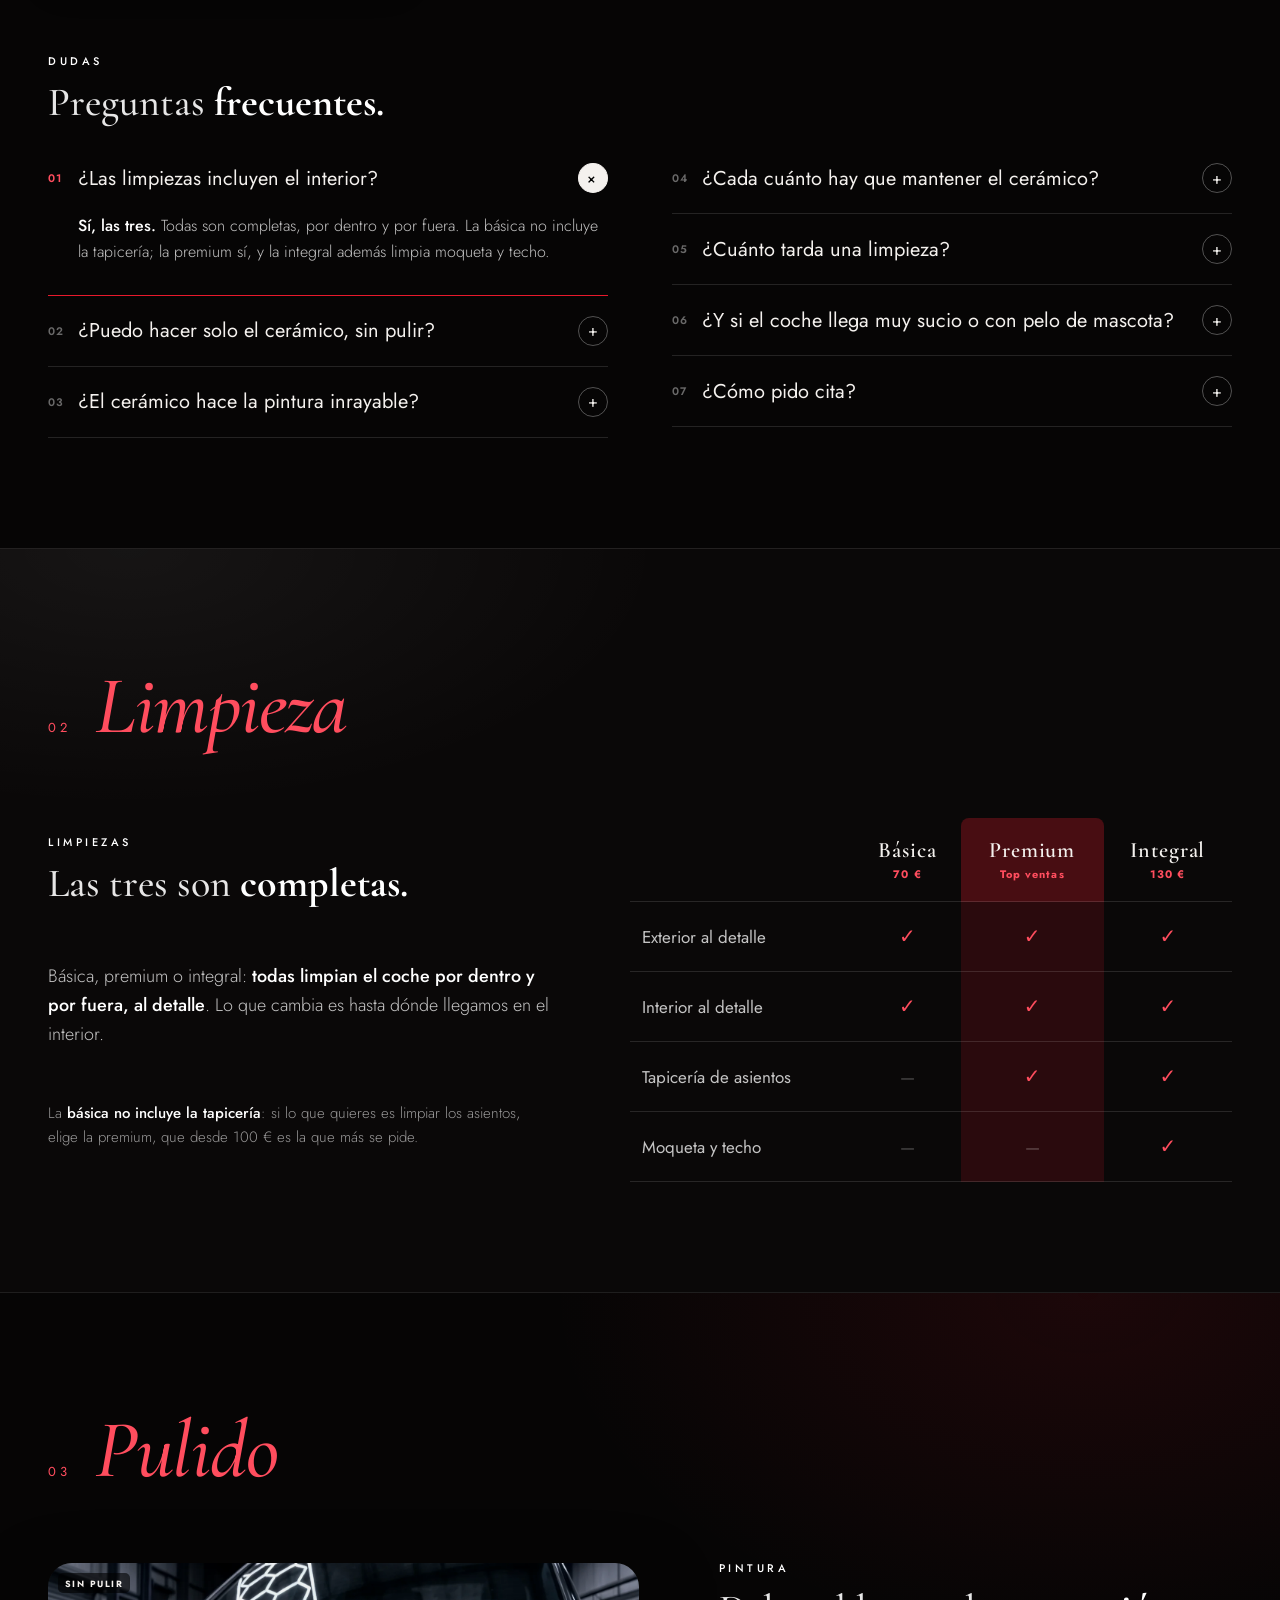
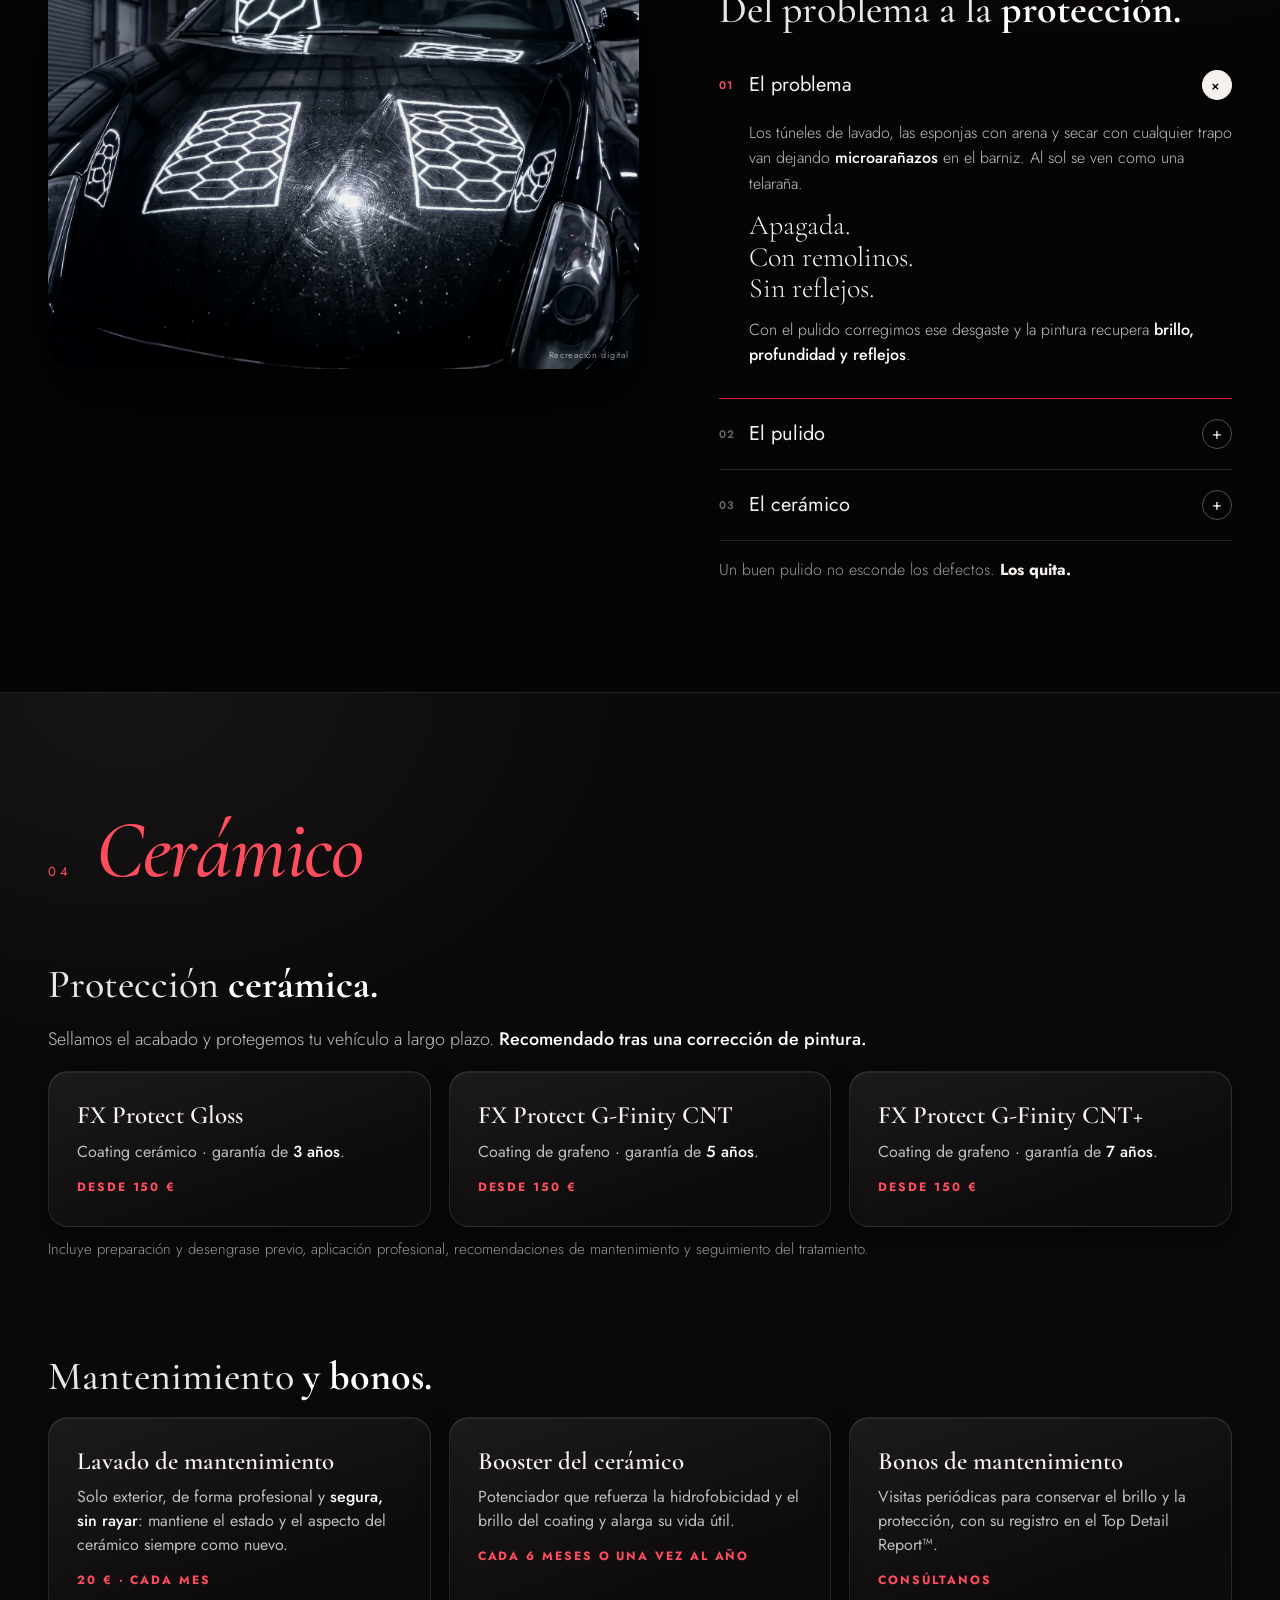
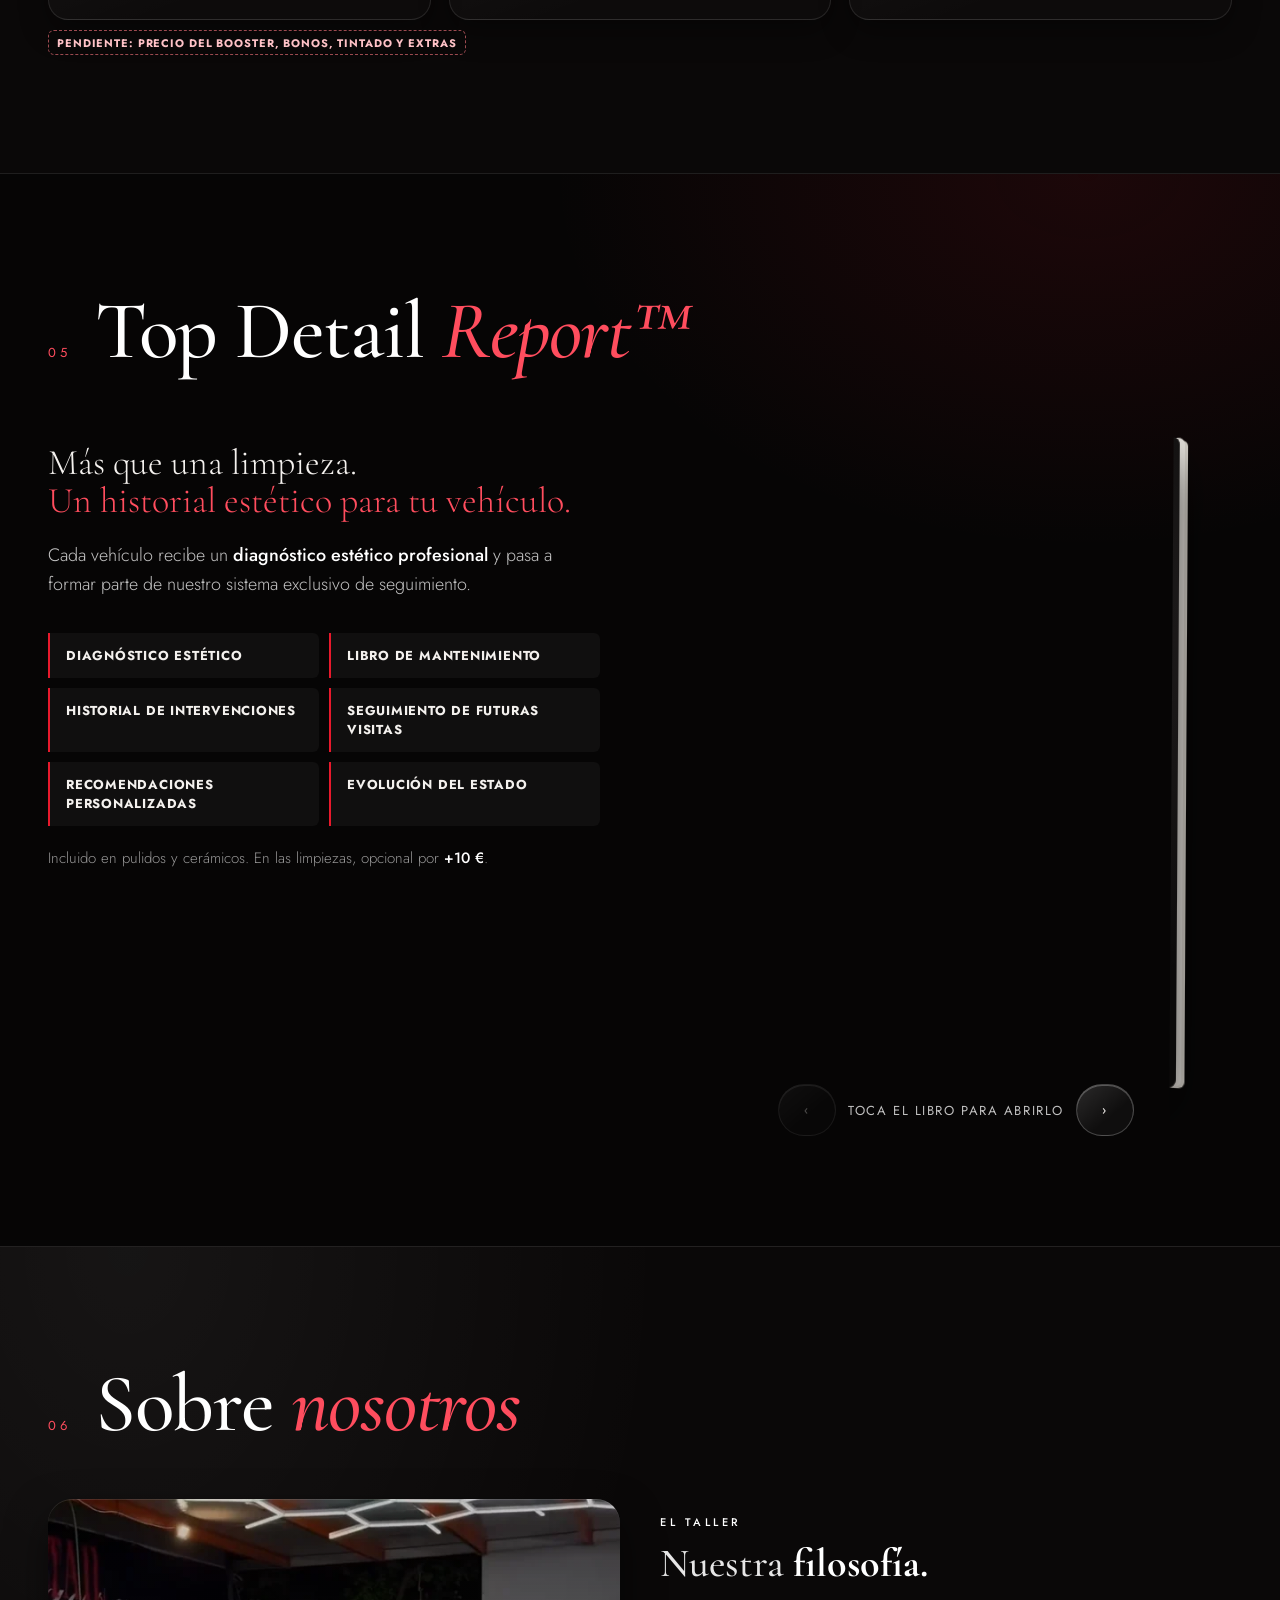
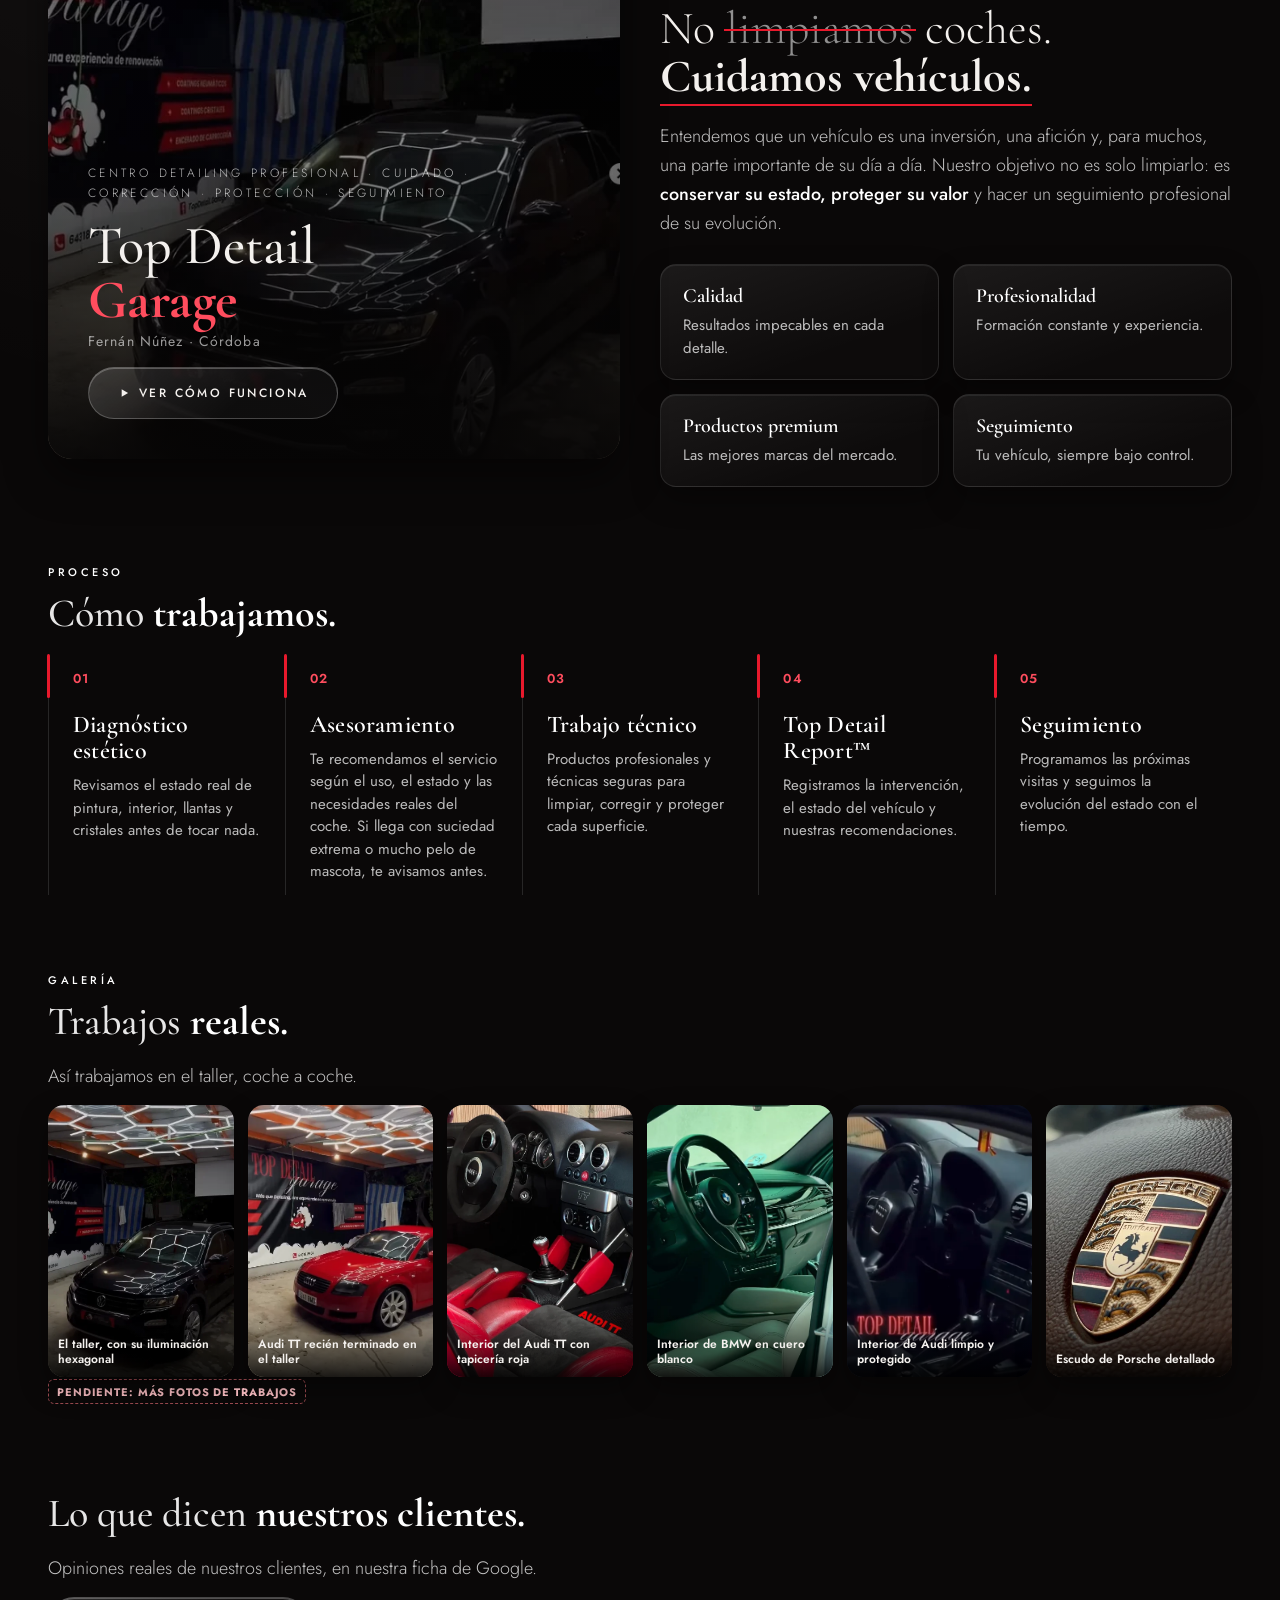
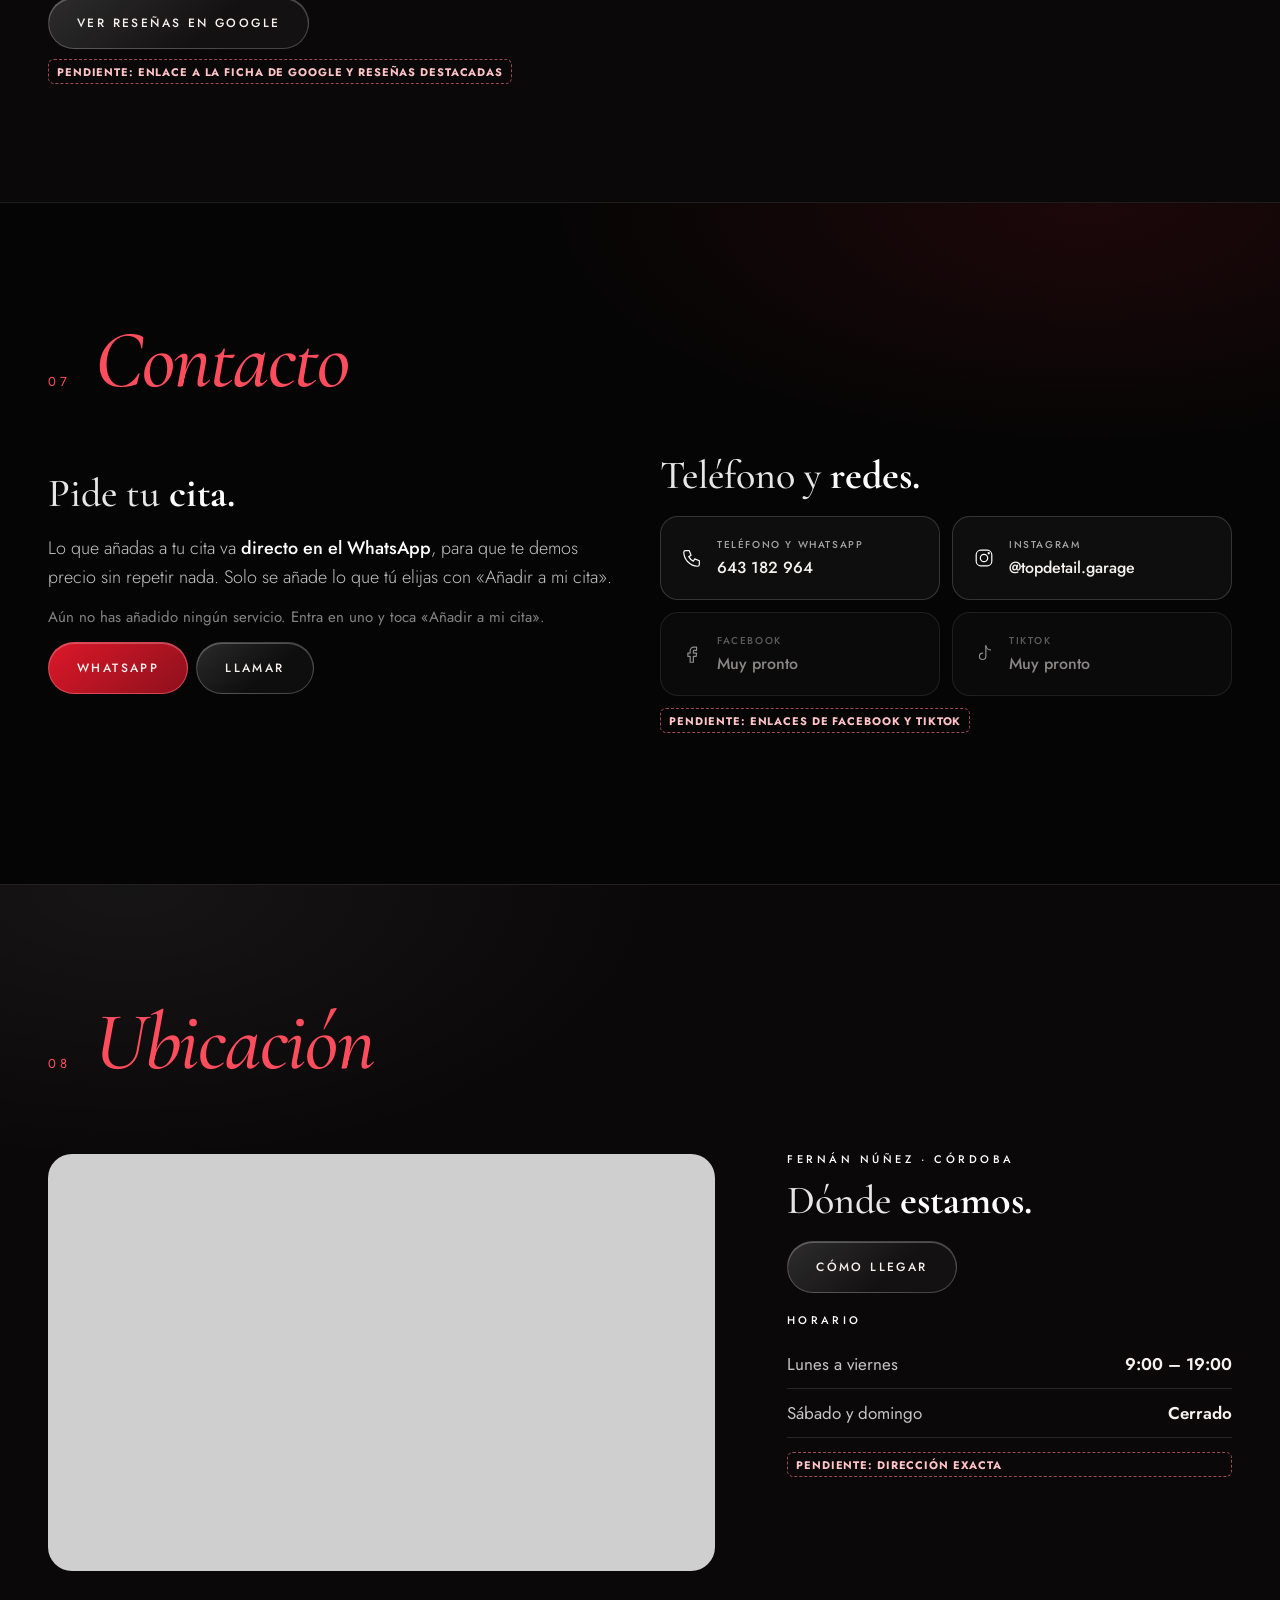
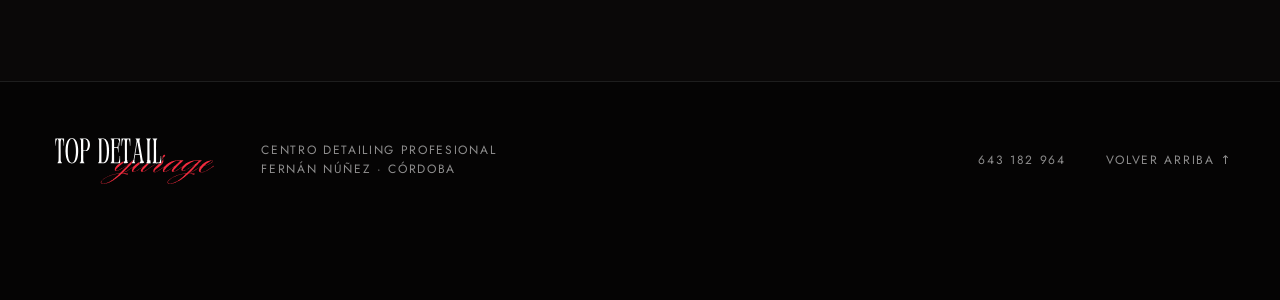
==== commit 58d8a7b0: "Fotos de la fase 2 (fondos provisionales en los encuadres nuevos) Co-Authored-By: Claude Opus 5.5 <n" ====
--- a/index.html
+++ b/index.html
@@ -977,6 +977,13 @@
 .book-nav .btn { width: 44px; height: 44px; min-height: 0; padding: 0; border-radius: 50%; font-size: 22px; }
 .book-nav .btn:disabled { opacity: .3; cursor: default; }
 @media (prefers-reduced-motion: reduce) { .book, .book:not(.open) { transform: none; transition: none; } }
+
+/* Recorrido de la limpieza (exterior → asientos → puertas → suelo → techo): pasos tocables */
+#phone .subs.tour { flex-wrap: nowrap; overflow-x: auto; scrollbar-width: none; gap: 4px; }
+#phone .subs.tour::-webkit-scrollbar { display: none; }
+#phone .subs.tour button { flex: none; height: 30px; padding: 0 11px; font-size: 9.5px; letter-spacing: .1em; }
+#phone .subs.tour button.done span::before { content: "✓ "; color: #ff4d5e; }
+#phone .subs.tour button[aria-pressed="true"].done span::before { color: #fff; }
 /* En un móvil la web ocupa SIEMPRE todo el ancho. Antes el ancho se limitaba a la mitad del alto, y con la barra
    del navegador (o en móviles más anchos) quedaban franjas negras a los lados. */
 @media (max-width: 600px), (pointer: coarse) and (orientation: portrait) { .phone { width: 100%; } }
@@ -1579,7 +1586,7 @@
 <script>
 (() => {
   // IMGV: súbelo cada vez que cambien fotos con el mismo nombre, para que el navegador no enseñe las viejas de su caché
-  const IMGV = 2;
+  const IMGV = 3;
   const img = n => `img/${n}.webp?v=${IMGV}`;
   const W = 'https://wa.me/34643182964?text=';
   const SUCIO = '01-intro_porsche_sucio', LIMPIO = '00-base_porsche_limpio';
@@ -1616,6 +1623,9 @@
     ]},
     extras: { label: 'Extras', groups: ['Interior', 'Exterior', 'Si hace falta'], serv: true, clip: 'extras', opts: [] },
   };
+  // Premium e integral: después del exterior, la animación sigue por el interior (cada paso, su antes y su después)
+  const INT = n => ({ n: n[0].toUpperCase() + n.slice(1), a: `06-limpieza_int_${n}_antes`, b: `06-limpieza_int_${n}_despues`, frame: 'int-' + n });
+  CATS.limpieza.opts.forEach((x, k) => { if (k) x.tour = [{ n: 'Exterior', a: x.a, b: x.b, frame: x.frame }, ...(k === 1 ? ['asientos', 'puertas'] : ['asientos', 'puertas', 'suelo', 'techo']).map(INT)]; });
   CATS.limpieza.page = 'detallado'; CATS.pulido.page = 'pulido'; CATS.ceramico.page = 'ceramico'; CATS.extras.page = 'precios'; CATS.tintado.page = 'precios';
   const ZONA = { interior: 'Interior', cristales: 'Cristales', motor: 'Motor', ruedas: 'Ruedas', carroceria: 'Carrocería' };
   // fam: opciones que van juntas en un solo botón (Cuero: nutrición y coating; Hidratación: neumáticos, pasos de rueda y gomas)
@@ -2003,9 +2013,15 @@
   const ring = (y, sz = 22) => { const r = sz / 2 - 2, c = 2 * Math.PI * r; return `<svg class="ring" viewBox="0 0 ${sz} ${sz}" aria-hidden="true"><circle cx="${sz / 2}" cy="${sz / 2}" r="${r}"/><circle class="v" cx="${sz / 2}" cy="${sz / 2}" r="${r}" stroke-dasharray="${(c * y / 7).toFixed(1)} ${c.toFixed(1)}"/></svg>`; };
   function paintSubs(C, O) {
     const box = $('subs');
+    if (O && O.tour) {
+      box.hidden = false; box.classList.add('tour');
+      box.innerHTML = O.tour.map((T, k) => `<button type="button" data-st="${k}" aria-pressed="${k === stepI}"${k < stepI || abReady ? ' class="done"' : ''}><span>${esc(T.n)}</span></button>`).join('');
+    } else {
+    box.classList.remove('tour');
     const list = !O ? [] : C.row ? C.opts.map((x, i) => [x, i]) : O.fam ? C.opts.map((x, i) => [x, i]).filter(([x]) => x.fam === O.fam) : [];
     box.hidden = !list.length;
     box.innerHTML = list.map(([x, i]) => `<button type="button" data-i="${i}" aria-pressed="${i === opt}">${x.years ? ring(x.years) : ''}<span>${esc(x.short)}</span></button>`).join('');
+    }
     // Reloj: los años de garantía del cerámico, con el anillo que se llena
     const ck = $('clock');
     ck.hidden = !(O && O.years);
@@ -2015,7 +2031,7 @@
       v.style.strokeDasharray = `${c * O.years / 7} ${c}`;
     }
   }
-  $('subs').addEventListener('click', e => { const b = e.target.closest('[data-i]'); if (b && cat) play(cat, +b.dataset.i); });
+  $('subs').addEventListener('click', e => { const st = e.target.closest('[data-st]'); if (st) return goStep(+st.dataset.st); const b = e.target.closest('[data-i]'); if (b && cat) play(cat, +b.dataset.i); });
   // Título: texto en blanco y las palabras clave en rojo
   const PREF = { limpieza: 'Limpieza', tintado: 'Tintado' };
   const PAGES = { nosotros: 'Sobre <span class="k">nosotros</span>', precios: 'Servicios y <span class="k">precios</span>', detallado: '<span class="k">Limpieza</span>',
@@ -2074,7 +2090,7 @@
     // (y si la animación de la opción no puede salir de lo que se ve, p. ej. de Inicio a 2 pasos, se pasa antes por su «antes»)
     const direct = !!(CATS[c].evo && prev && i !== prevI && prev.frame === O.frame) && !(O.clip && CLIPS[O.clip] && shownSrc !== CLIPS[O.clip].start && prev.clip !== O.clip)
       && !(O.fx && !O.fxAny && ![O.a, ...O.fx.map(f => f[1])].includes(shownSrc));
-    opt = i; state = direct ? 'b' : 'a'; abReady = false;
+    opt = i; state = direct ? 'b' : 'a'; abReady = false; stepI = 0;
     chrome(); paintInfo();
     q(exitSlider);
     const ck = clipOf(c);
@@ -2086,6 +2102,7 @@
       // De un nivel al siguiente: si lo que se ve es el punto de partida de su animación (de 1 paso a 2 pasos,
       // de 2 pasos al cerámico, de un tinte a otro), se anima; si no, barrido
       await q(() => animate(O, my, i > prevI ? 1 : -1)); if (my !== token) return;
+      if (O.tour) { await runTour(O, my); if (my !== token) return; }
       abReady = true; paintAB();
       return;
     }
@@ -2095,12 +2112,31 @@
     // El «después» llega con la herramienta trabajando (pulidora, espuma y agua, lámina, cepillo, vídeo del cerámico…)
     await q(() => animate(O, my, 1));
     if (my !== token) return;
-    abReady = true; paintAB();
+    if (O.tour) { await runTour(O, my); if (my !== token) return; }
+    abReady = true; paintAB(); if (O.tour) paintSubs(CATS[cat], O);
     if (O.slider) q(() => enterSlider(O, my));
+  }
+  // Paso del recorrido que se ve (0 = exterior); Antes / Después compara ese paso
+  let stepI = 0;
+  const pair = O => (O.tour && O.tour[stepI]) || O;
+  async function runTour(O, my) {
+    for (let k = 1; k < O.tour.length; k++) {
+      const T = O.tour[k]; stepI = k; state = 'a'; paintSubs(CATS[cat], O); paintAB();
+      await show(T.a, T.frame, 1, my); if (my !== token) return;
+      await wait(800 * tempo); if (my !== token) return;
+      state = 'b'; paintAB();
+      await show(T.b, T.frame, 1, my); if (my !== token) return;
+      await wait(500 * tempo); if (my !== token) return;
+    }
+  }
+  function goStep(k) {
+    const O = CATS[cat].opts[opt]; if (!O.tour || !abReady) return;
+    const my = ++token; stepI = k; state = 'b'; paintSubs(CATS[cat], O); paintAB();
+    const T = O.tour[k]; show(T.b, T.frame, 1, my);
   }
   function flip(s) {
     if (!abReady || s === state) return;
-    const my = ++token, O = CATS[cat].opts[opt];
+    const my = ++token, O = pair(CATS[cat].opts[opt]);
     state = s; paintAB();
     show(s === 'a' ? O.a : O.b, O.frame, s === 'a' ? -1 : 1, my);
   }
@@ -2943,7 +2979,7 @@
   const MIN = reduce ? 0 : 2600;
   // Si el navegador tarda en decodificar las fotos grandes, la carga sigue igualmente
   const ready = im => Promise.race([im.decode().catch(() => {}), wait(1500)]);
-  const all = [...new Set([SUCIO, LIMPIO, ...Object.values(CATS).flatMap(c => c.opts.flatMap(x => [x.a, x.b]))])];
+  const all = [...new Set([SUCIO, LIMPIO, ...Object.values(CATS).flatMap(c => c.opts.flatMap(x => [x.a, x.b, ...(x.tour || []).flatMap(t => [t.a, t.b])]))])];
   let loaded = 0;
   // Los fotogramas de los clips se bajan después de las fotos, sin retrasar la bienvenida:
   // primero uno de cada 8 de cada clip, luego los intermedios, de 6 en 6
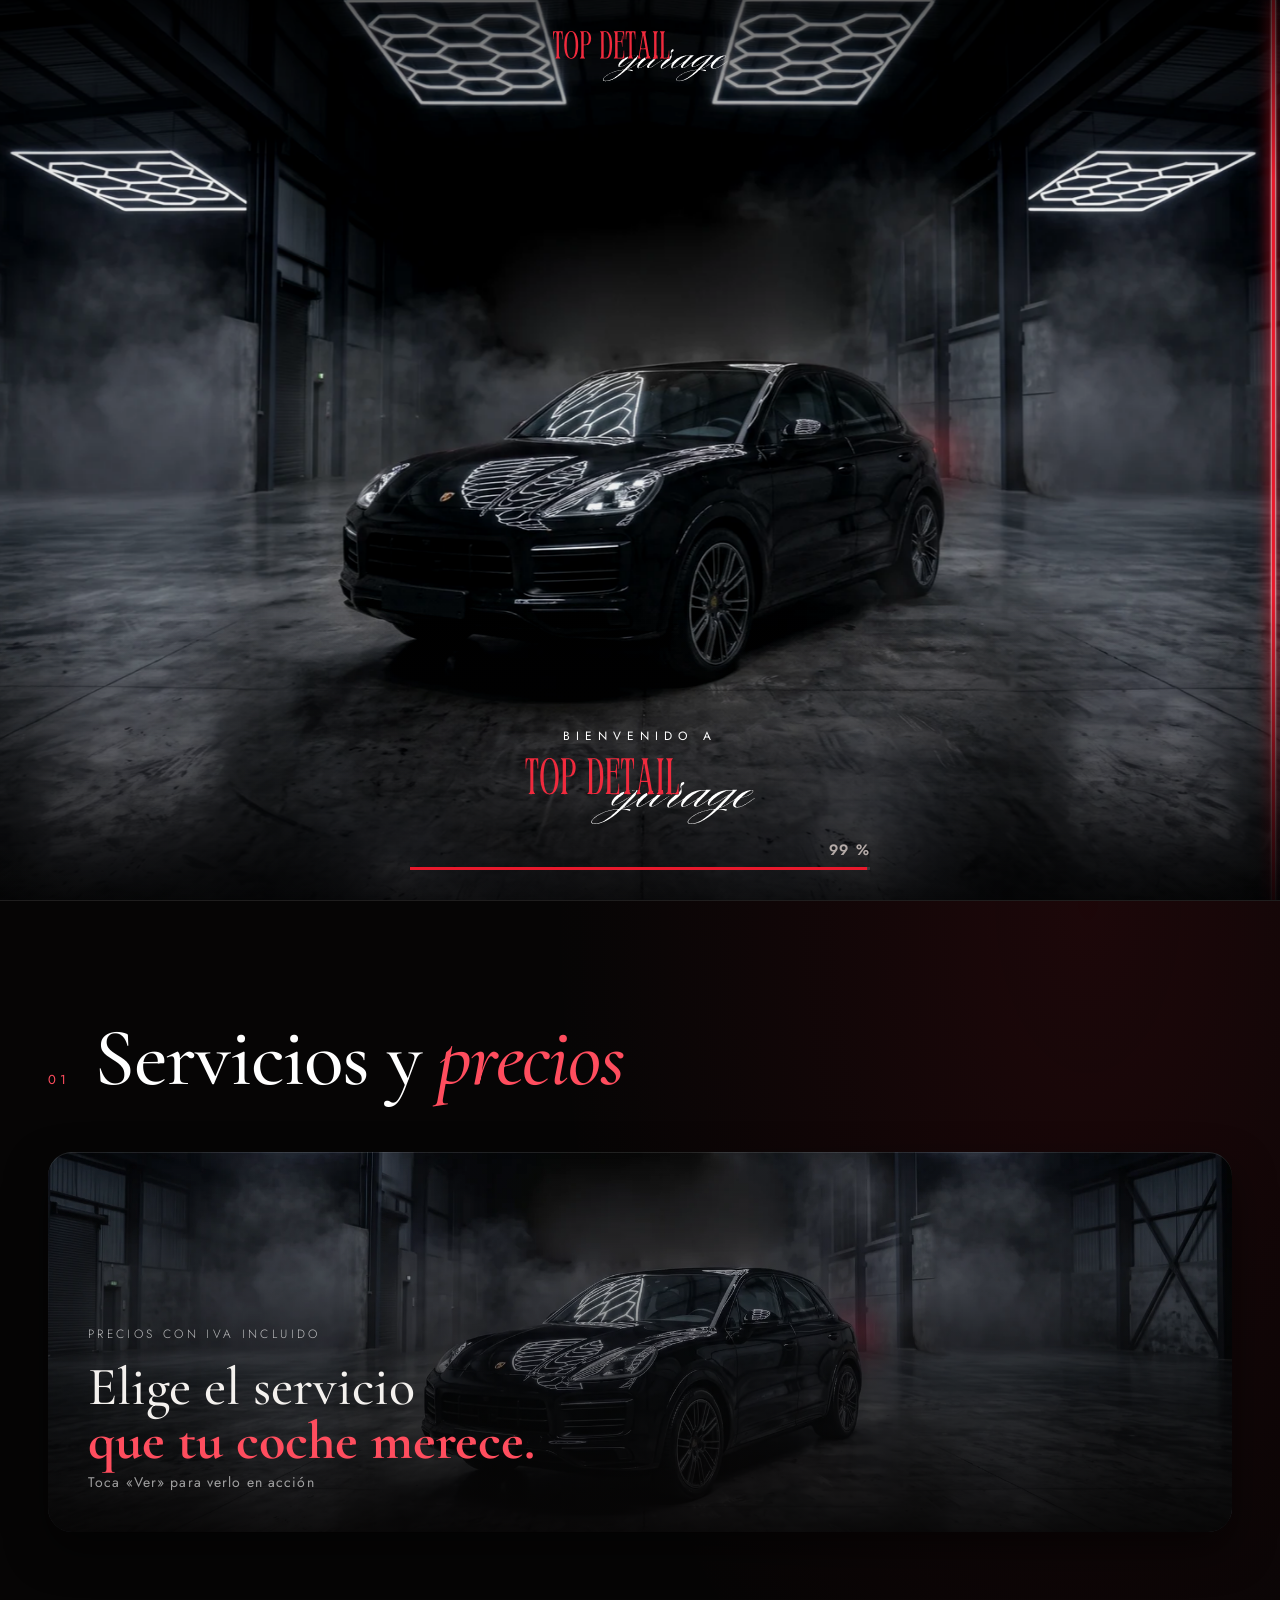
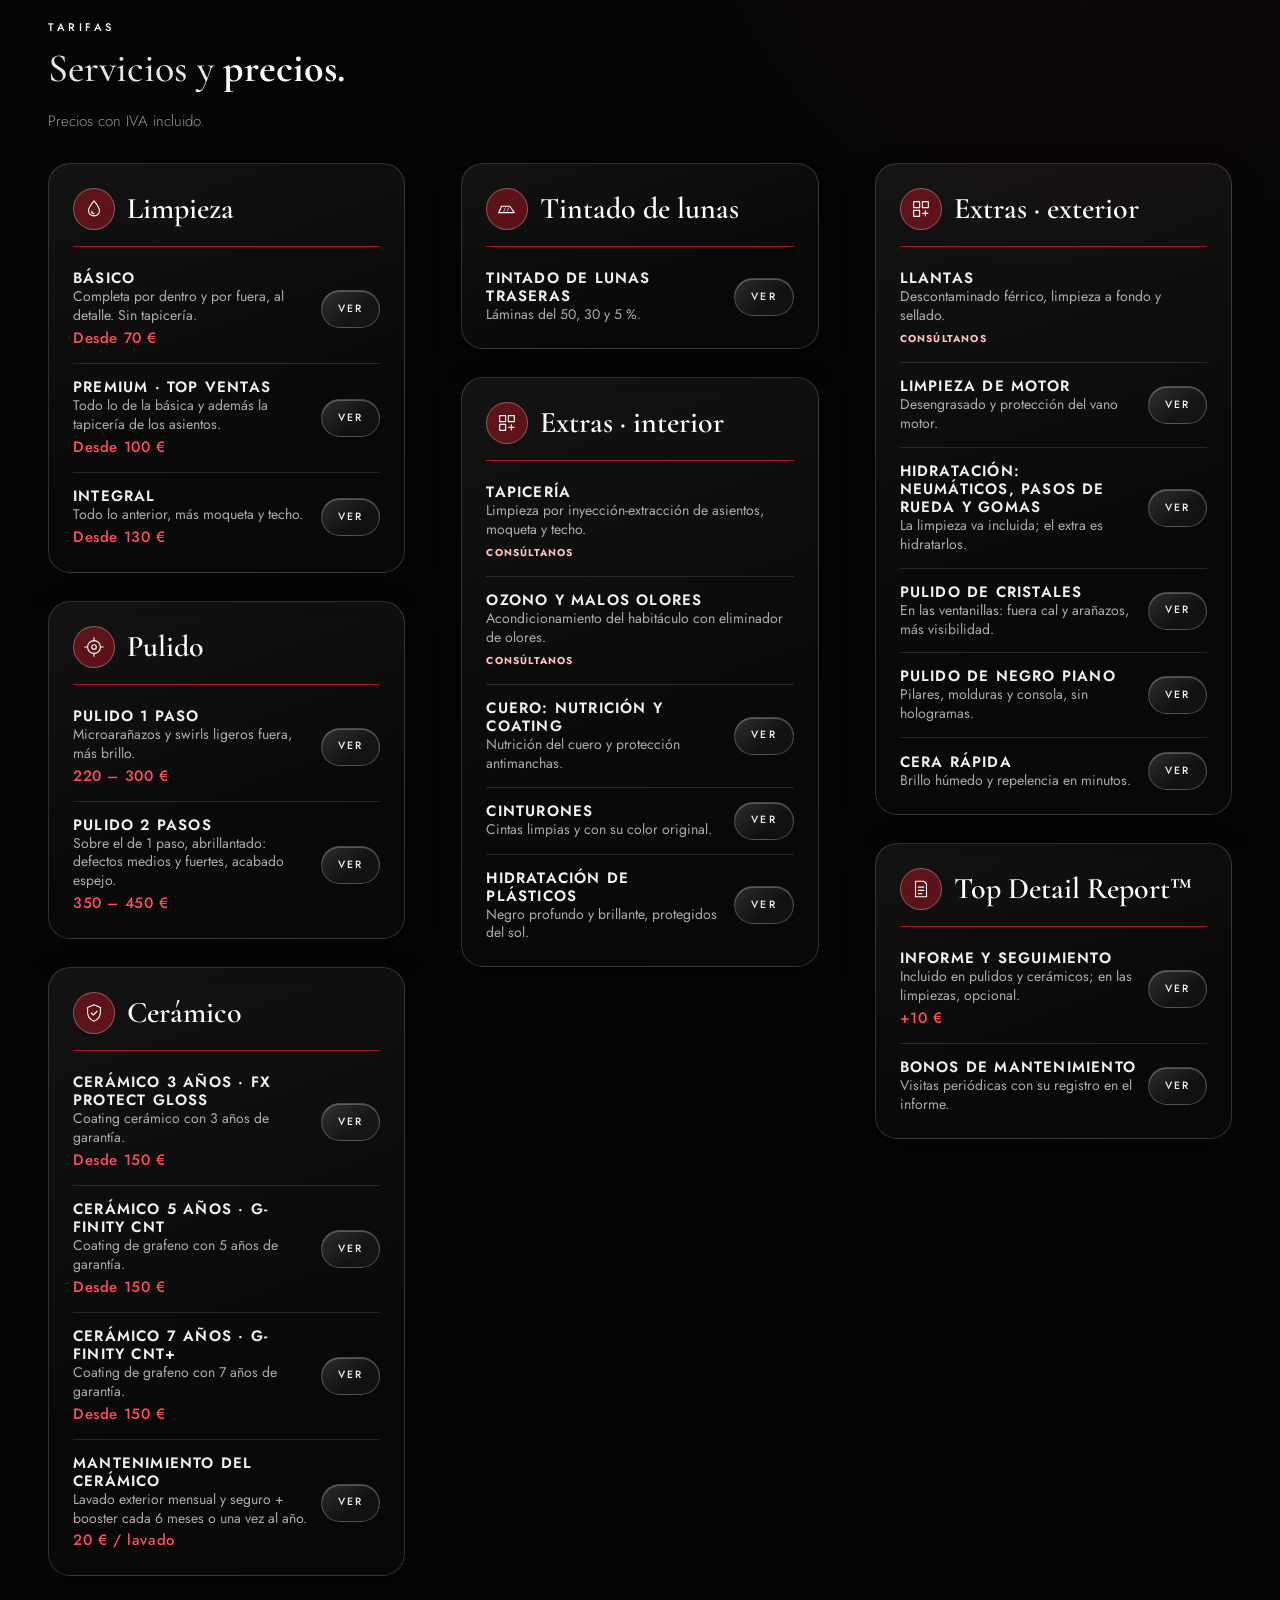
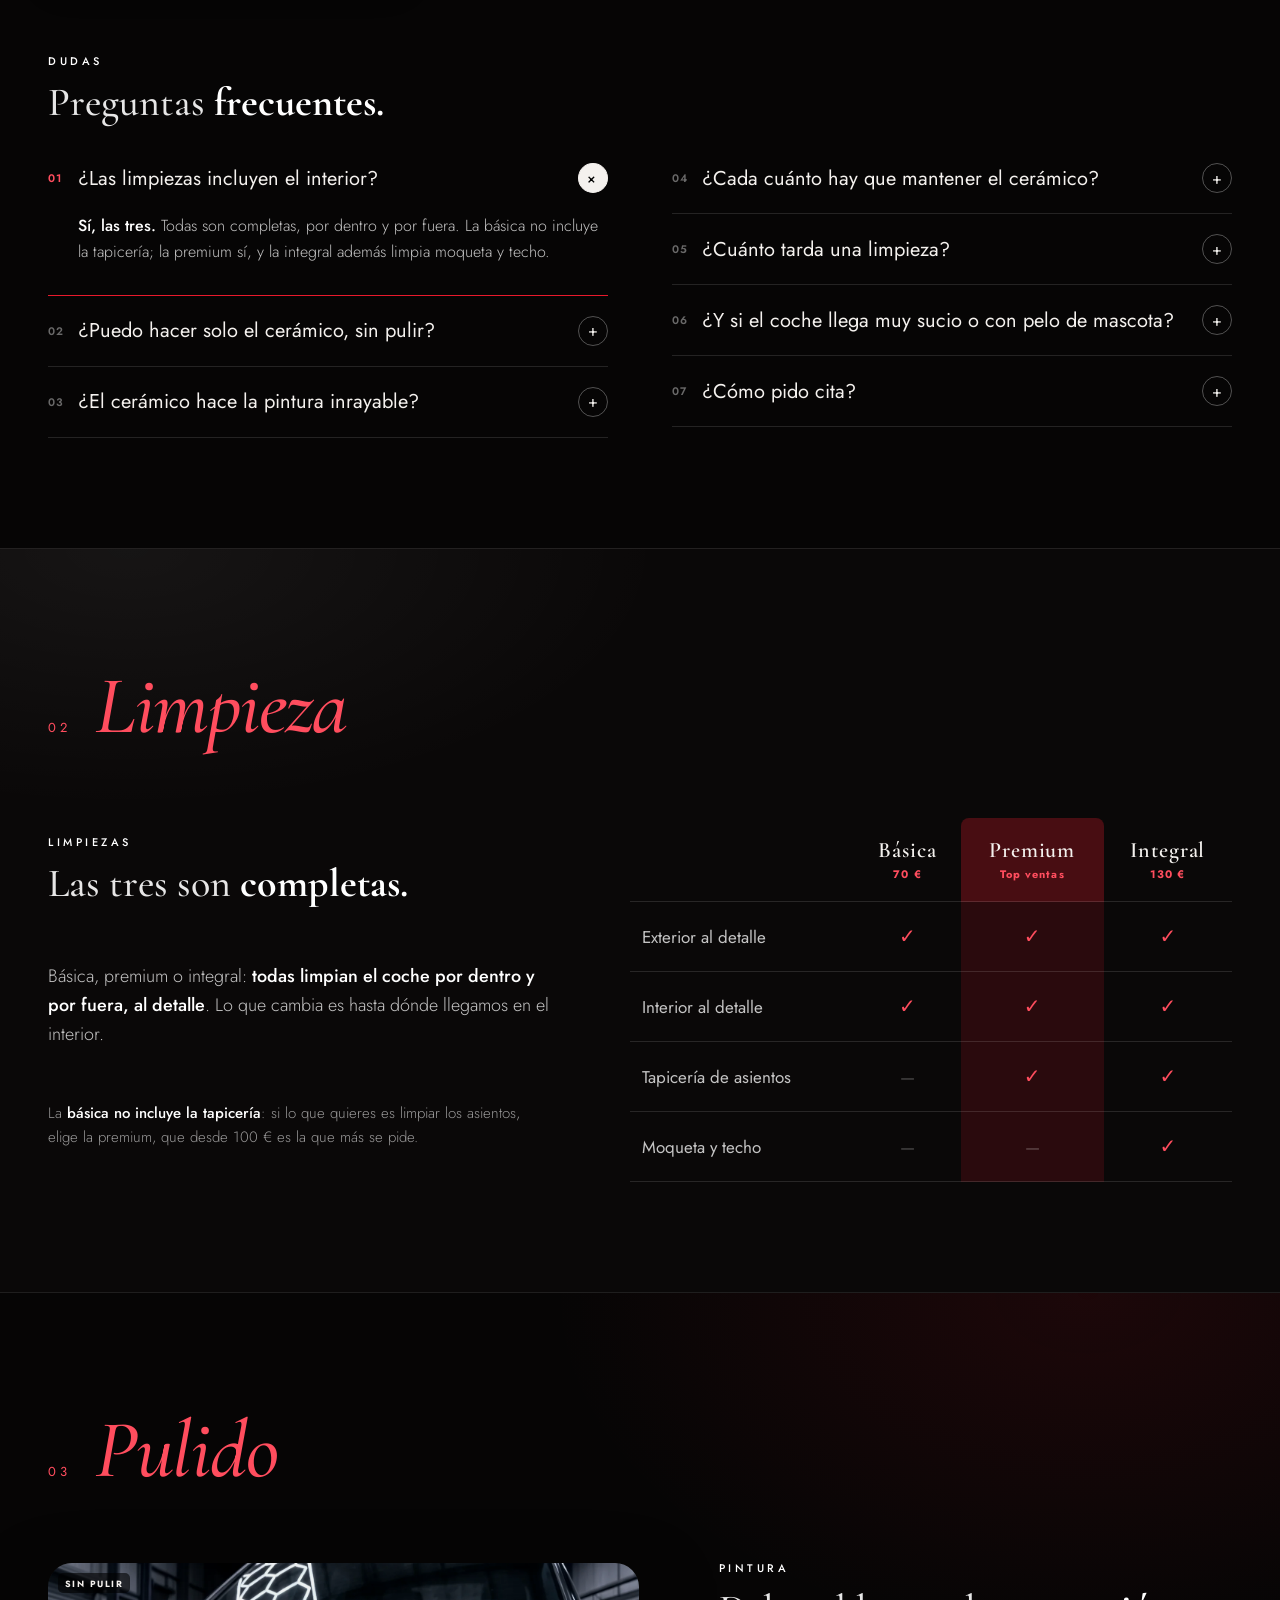
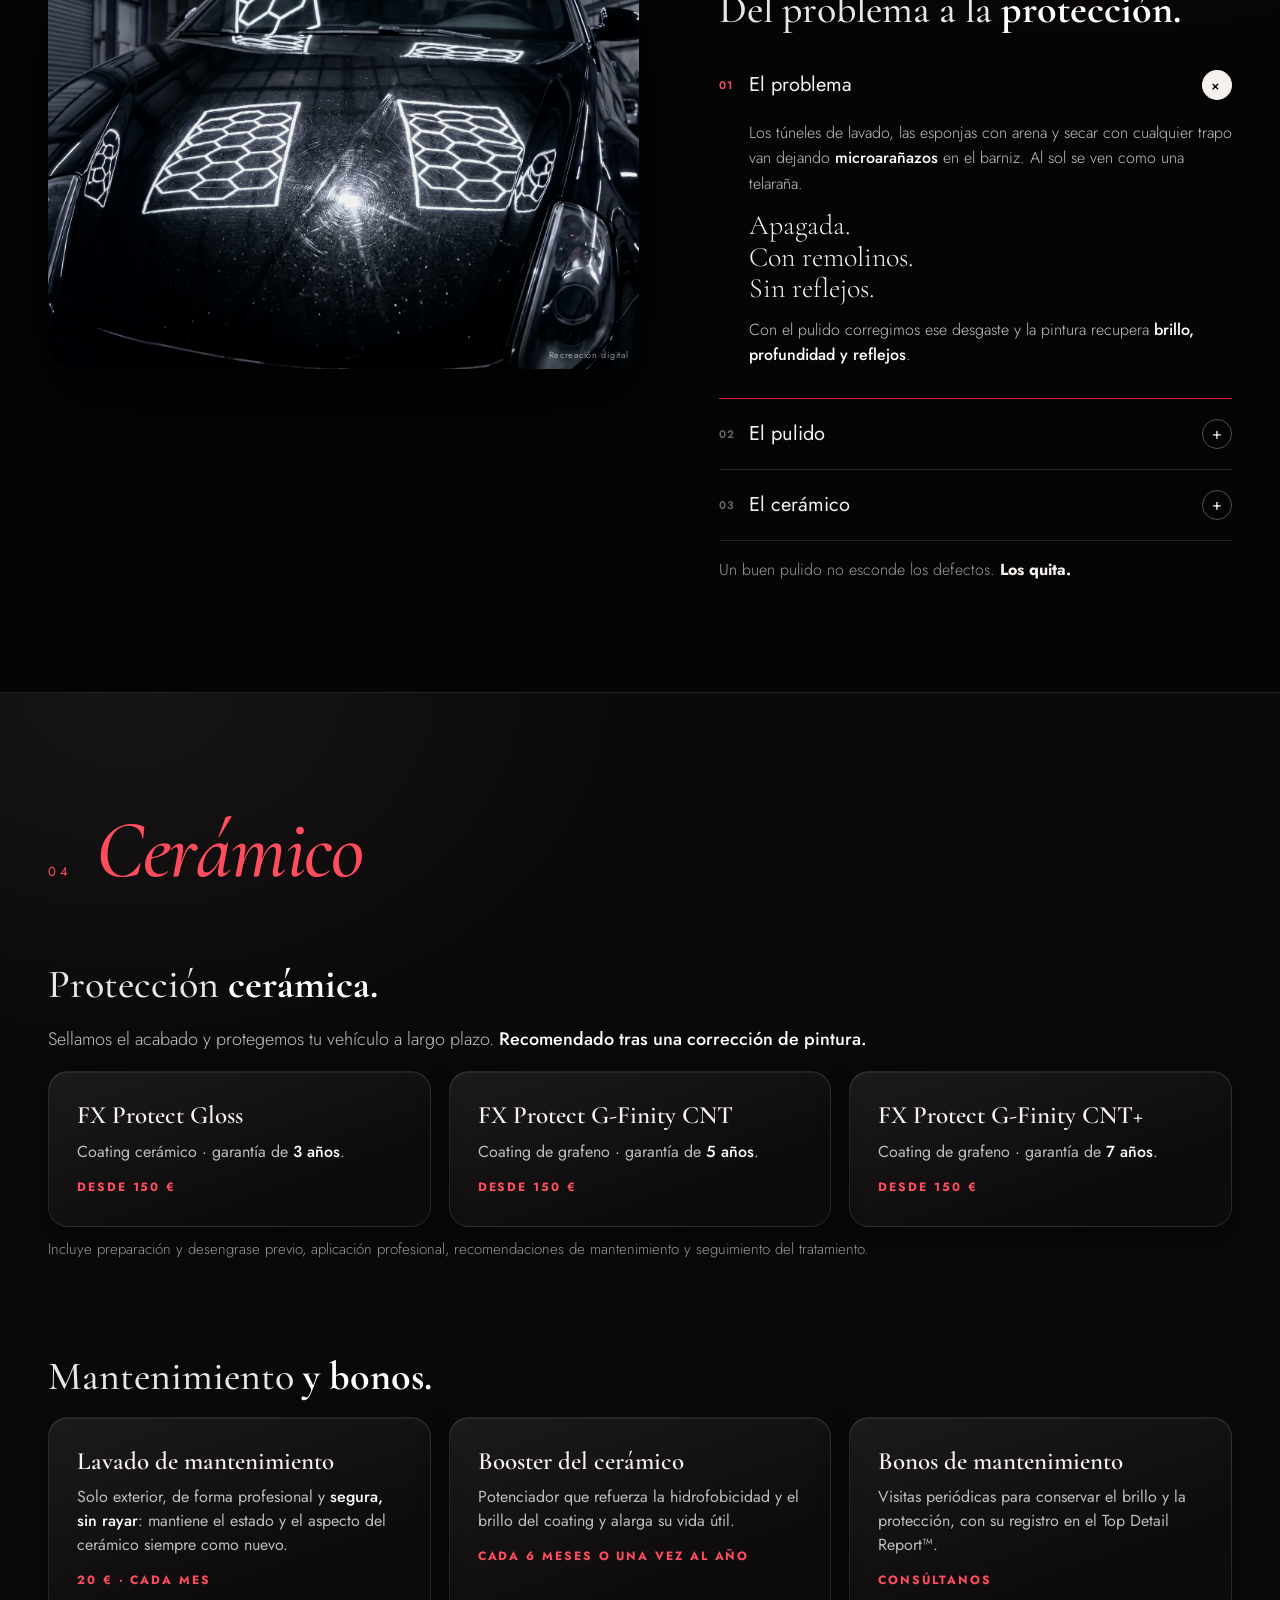
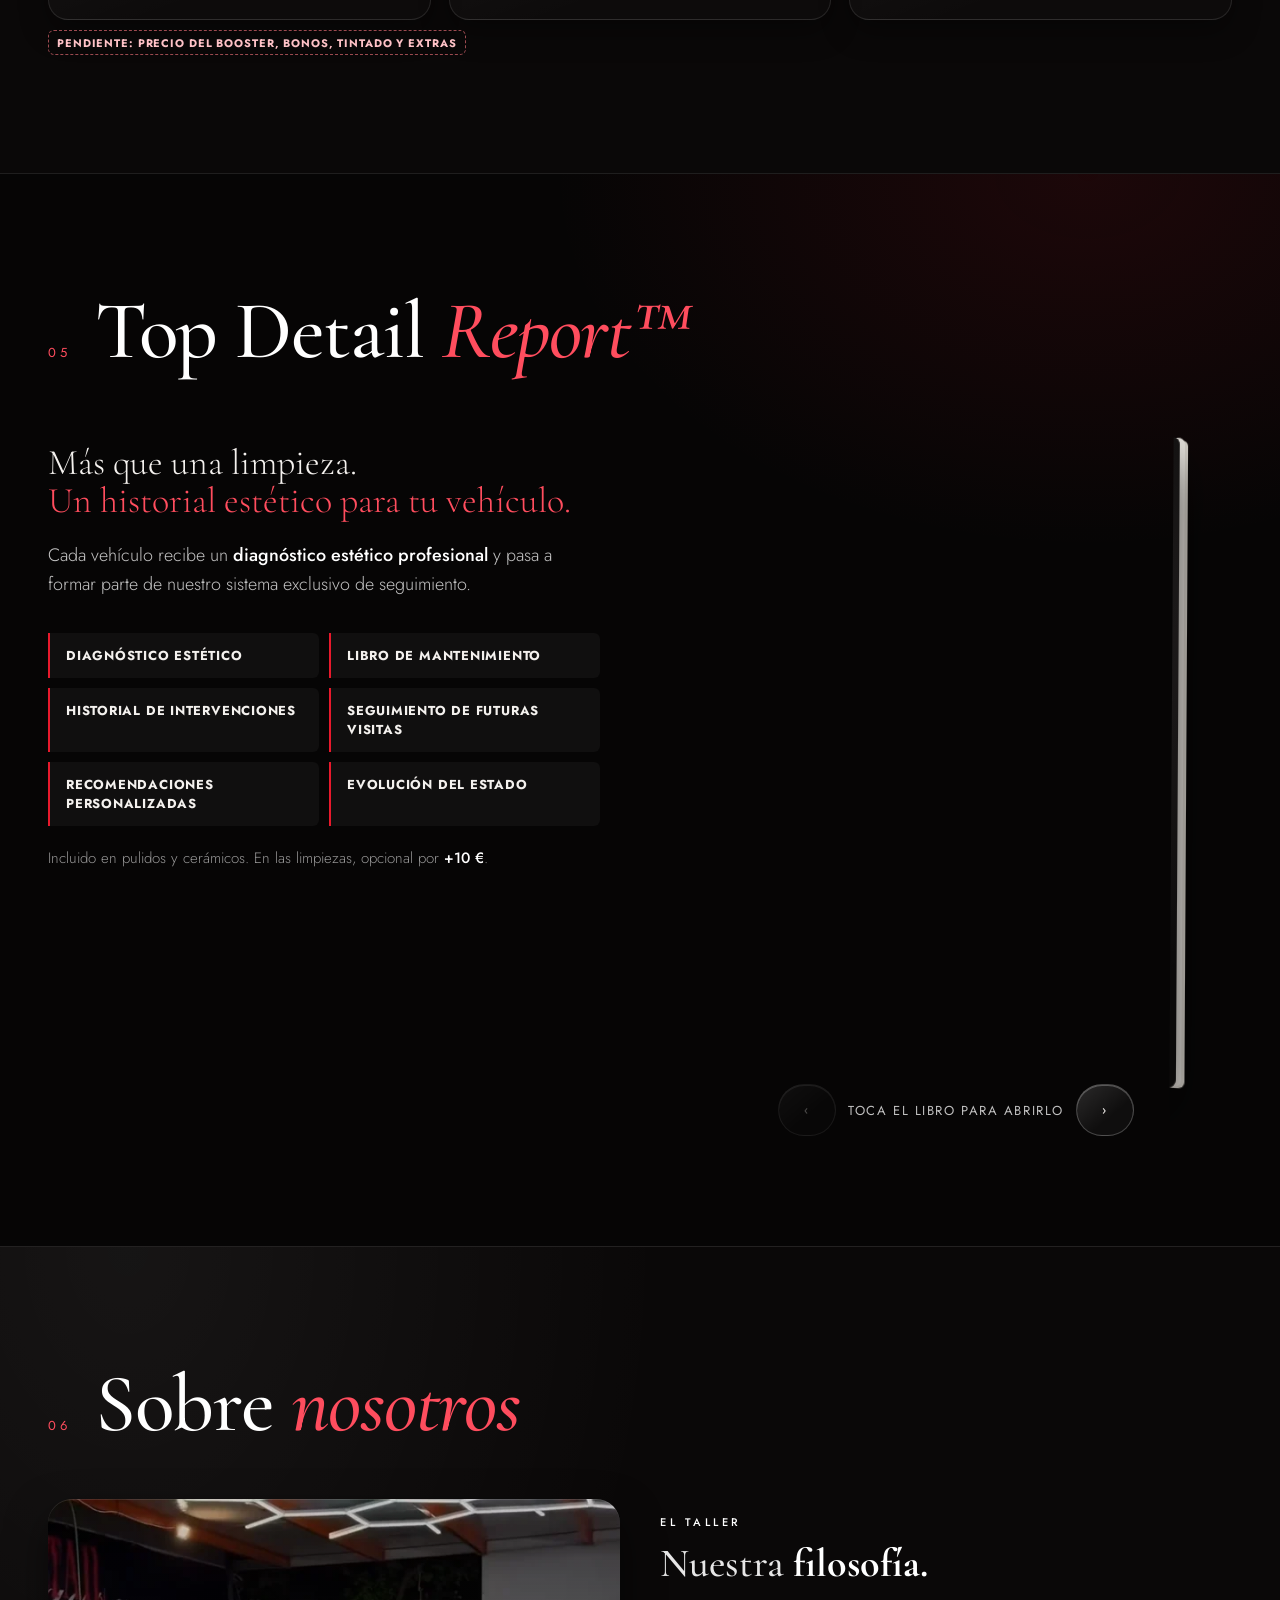
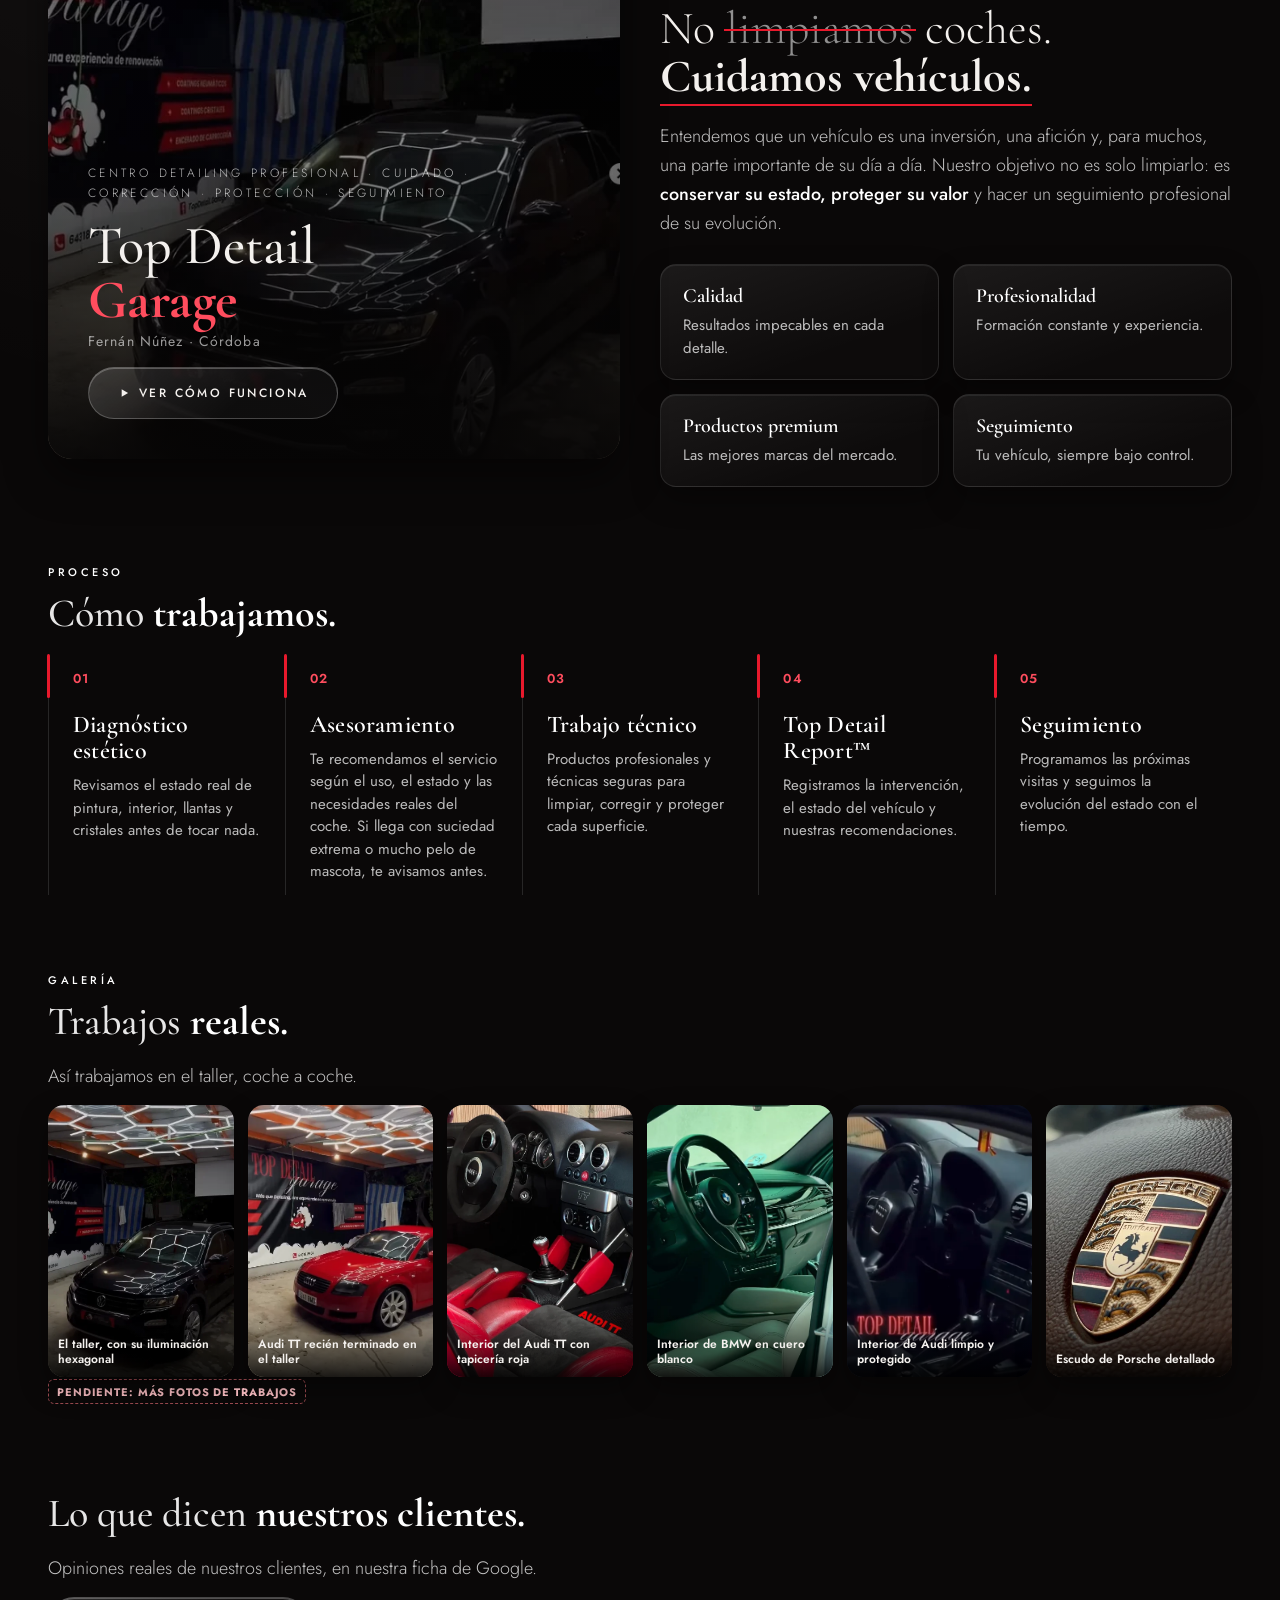
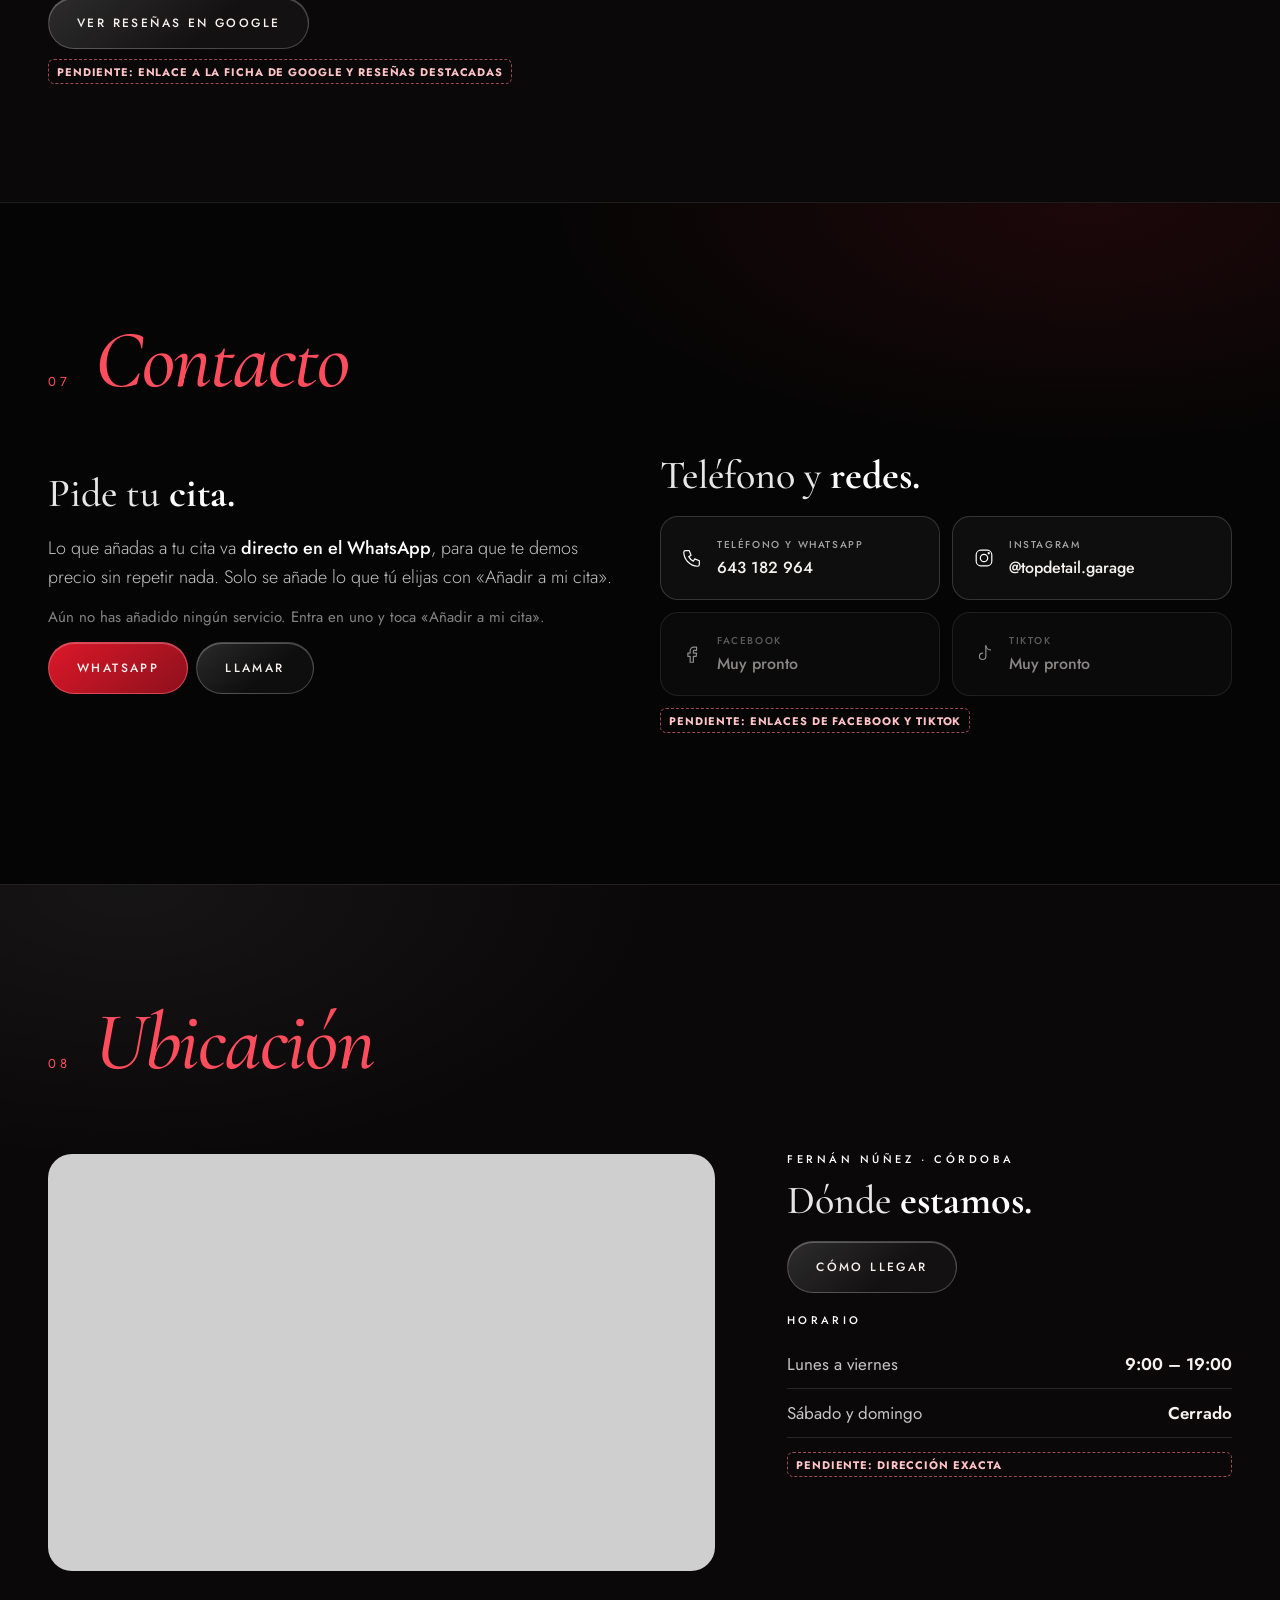
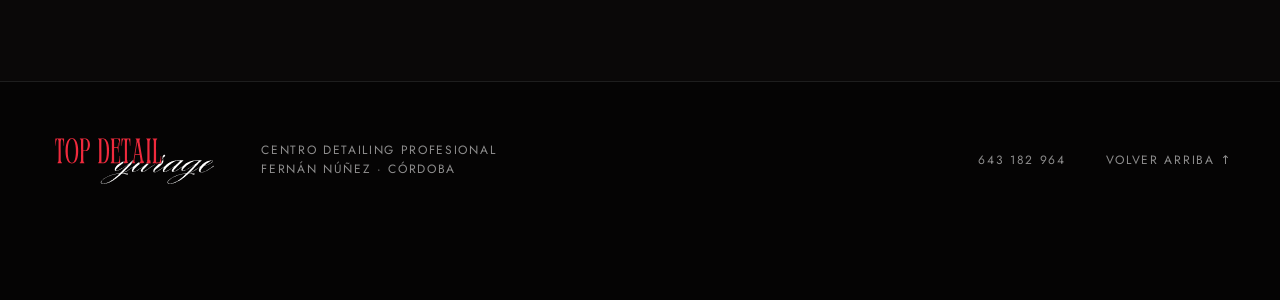
==== commit 1d42db94: "Opción 2 de los extras (desde la web del móvil), con títulos y tarjetas a tamaño de ordenador Co-Aut" ====
--- a/index.html
+++ b/index.html
@@ -20,7 +20,7 @@
 <!-- Versión de ordenador: generada con _tools/mkpc.py a partir de ~/topdetail/index.html -->
 <link rel="preconnect" href="https://fonts.googleapis.com">
 <link rel="preconnect" href="https://fonts.gstatic.com" crossorigin>
-<link href="https://fonts.googleapis.com/css2?family=Cormorant+Garamond:ital,wght@0,500;0,600;0,700;1,500&family=Jost:wght@300;400;500;600&family=Anton&family=Caveat:wght@500;600&display=swap" rel="stylesheet">
+<link href="https://fonts.googleapis.com/css2?family=Cormorant+Garamond:ital,wght@0,500;0,600;0,700;1,500&family=Jost:wght@300;400;500;600&family=Inter+Tight:wght@600;700&family=Anton&family=Caveat:wght@500;600&display=swap" rel="stylesheet">
 <style>
 /* Layout: un teléfono a pantalla completa; la foto ocupa todo, los servicios cuelgan de los dos bordes y la ficha va abajo, sobre el suelo. */
 :root {
@@ -995,6 +995,104 @@
   #phone h1 { font-size: 27px; } #phone .desc { font-size: 14px; line-height: 1.4; } #phone .spec li:not(.hot) { display: none; }
 }
 
+/* ══ Extras con tarjetas de foto abajo, barrido de luz y títulos en Inter Tight (opción 2 elegida por Javi el 12-11) ══ */
+#phone[data-cat="extras"] .xside.l { display: none; }
+#phone:not([data-cat="extras"]) .xp, #phone.loading .xp { display: none !important; }
+.xp { position: absolute; z-index: 4; }
+.xp button { cursor: pointer; font: 500 10px/1.1 var(--ui); letter-spacing: .12em; text-transform: uppercase; color: #fff; }
+.xp [aria-current="true"] { --on: 1; }
+.xp .sup { opacity: .75; }
+.xp-ic { width: 22px; height: 22px; fill: none; stroke: currentColor; stroke-width: 1.3; stroke-linecap: round; stroke-linejoin: round; }
+/* cards */
+.xp.cards { left: 0; right: 0; bottom: calc(var(--hud-h, 190px) + 16px); display: flex; gap: 8px; overflow-x: auto; padding: 4px 12px; scrollbar-width: none; scroll-snap-type: x mandatory; }
+.xp.cards::-webkit-scrollbar { display: none; }
+.xp.cards button { flex: 0 0 84px; height: 112px; scroll-snap-align: center; position: relative; padding: 0; border-radius: 16px; overflow: hidden; border: 1px solid rgba(255,255,255,.25); background: #111 var(--t) center / cover; display: grid; align-content: end; }
+.xp.cards button span { padding: 18px 6px 7px; background: linear-gradient(transparent, rgba(0,0,0,.85)); font-size: 9px; }
+.xp.cards button[aria-current="true"] { border: 2px solid var(--red); box-shadow: 0 8px 20px rgba(232,25,44,.45); }
+/* tabs */
+.xp.tabs { left: 10px; right: 10px; bottom: calc(var(--hud-h, 190px) + 14px); display: grid; gap: 8px; }
+.xp.tabs .tb { display: flex; background: rgba(12,10,10,.7); border: 1px solid rgba(255,255,255,.2); border-radius: 999px; padding: 4px; -webkit-backdrop-filter: blur(14px); backdrop-filter: blur(14px); }
+.xp.tabs .tb button { flex: 1; height: 34px; border-radius: 999px; background: none; border: 0; }
+.xp.tabs .tb button.on { background: #fff; color: #111; }
+.xp.tabs .ps { display: flex; gap: 6px; overflow-x: auto; scrollbar-width: none; }
+.xp.tabs .ps button { flex: none; height: 34px; padding: 0 14px; border-radius: 999px; background: rgba(12,10,10,.62); border: 1px solid rgba(255,255,255,.22); }
+.xp.tabs .ps button[aria-current="true"] { background: var(--red); border-color: var(--red); }
+/* grid */
+.xp.grid { inset: 0; z-index: 7; padding: 120px 14px 20px; display: grid; grid-template-columns: 1fr 1fr; gap: 10px; align-content: start; overflow-y: auto; background: rgba(6,5,5,.9); -webkit-backdrop-filter: blur(14px); backdrop-filter: blur(14px); transition: opacity .35s; }
+.xp.grid h5 { grid-column: 1 / -1; margin: 6px 0 0; font: 500 11px/1 var(--ui); letter-spacing: .3em; text-transform: uppercase; color: rgba(255,255,255,.7); }
+.xp.grid button { aspect-ratio: 4 / 3; border-radius: 16px; border: 1px solid rgba(255,255,255,.2); background: #111 var(--t) center 60% / cover; display: grid; align-content: end; padding: 0; overflow: hidden; }
+.xp.grid button span { padding: 20px 10px 9px; text-align: left; background: linear-gradient(transparent, rgba(0,0,0,.85)); font-size: 10.5px; }
+.xp.grid.closed { opacity: 0; pointer-events: none; }
+.xp-open { position: absolute; z-index: 4; right: 12px; top: calc(74px + 2%); height: 40px; padding: 0 16px; border-radius: 999px; background: var(--red); border: 0; color: #fff; font: 500 10.5px/1 var(--ui); letter-spacing: .16em; text-transform: uppercase; cursor: pointer; }
+#phone:not([data-cat="extras"]) .xp-open { display: none; }
+/* wheel */
+.xp.wheel { left: 0; right: 0; bottom: calc(var(--hud-h, 190px) + 12px); display: flex; gap: 22px; overflow-x: auto; padding: 10px 50%; scroll-snap-type: x mandatory; scrollbar-width: none; -webkit-mask-image: linear-gradient(90deg, transparent, #000 25%, #000 75%, transparent); mask-image: linear-gradient(90deg, transparent, #000 25%, #000 75%, transparent); }
+.xp.wheel::-webkit-scrollbar { display: none; }
+.xp.wheel button { flex: none; scroll-snap-align: center; background: none; border: 0; font-size: 13px; letter-spacing: .16em; opacity: .5; padding: 6px 0; border-bottom: 2px solid transparent; transition: opacity .3s, transform .3s; }
+.xp.wheel button[aria-current="true"] { opacity: 1; transform: scale(1.15); border-color: var(--red); }
+/* thumbs */
+.xp.thumbs { right: 10px; top: calc(70px + 2%); bottom: calc(var(--hud-h, 190px) + 16px); display: grid; align-content: start; gap: 8px; overflow-y: auto; scrollbar-width: none; padding: 4px; }
+.xp.thumbs::-webkit-scrollbar { display: none; }
+.xp.thumbs button { width: 52px; height: 52px; border-radius: 50%; background: #111 var(--t) center / cover; border: 2px solid rgba(255,255,255,.35); padding: 0; position: relative; }
+.xp.thumbs button span { position: absolute; right: 60px; top: 50%; translate: 0 -50%; white-space: nowrap; padding: 6px 10px; border-radius: 999px; background: rgba(10,9,9,.8); opacity: 0; transition: opacity .3s; }
+.xp.thumbs button[aria-current="true"] { border-color: var(--red); box-shadow: 0 0 0 3px rgba(232,25,44,.35); }
+.xp.thumbs button[aria-current="true"] span { opacity: 1; }
+/* dock */
+.xp.dock { left: 10px; right: 10px; bottom: calc(var(--hud-h, 190px) + 14px); display: flex; gap: 2px; overflow-x: auto; scrollbar-width: none; padding: 6px; border-radius: 22px; background: rgba(12,10,10,.66); border: 1px solid rgba(255,255,255,.2); -webkit-backdrop-filter: blur(16px); backdrop-filter: blur(16px); }
+.xp.dock::-webkit-scrollbar { display: none; }
+.xp.dock button { flex: 0 0 62px; height: 60px; display: grid; place-content: center; justify-items: center; gap: 5px; border-radius: 16px; background: none; border: 0; font-size: 8px; letter-spacing: .08em; }
+.xp.dock button[aria-current="true"] { background: var(--red); }
+/* accordion */
+.xp.accordion { left: 10px; top: calc(122px + 2%); width: 150px; bottom: calc(var(--hud-h, 190px) + 16px); overflow-y: auto; scrollbar-width: none; display: grid; align-content: start; gap: 4px; }
+.xp.accordion details { border-radius: 14px; background: rgba(12,10,10,.66); border: 1px solid rgba(255,255,255,.18); -webkit-backdrop-filter: blur(14px); backdrop-filter: blur(14px); overflow: hidden; }
+.xp.accordion summary { list-style: none; cursor: pointer; padding: 11px 12px; font: 500 10px/1 var(--ui); letter-spacing: .24em; text-transform: uppercase; color: #fff; display: flex; justify-content: space-between; }
+.xp.accordion summary::after { content: "+"; } .xp.accordion details[open] summary::after { content: "–"; }
+.xp.accordion button { display: block; width: 100%; text-align: left; padding: 9px 12px; background: none; border: 0; border-top: 1px solid rgba(255,255,255,.08); }
+.xp.accordion button[aria-current="true"] { background: var(--red); }
+#phone[data-cat="extras"] .back { z-index: 5; }
+/* chips */
+.xp.chips { display: none; }
+#phone[data-cat="extras"] .hud .xc { display: flex; }
+.xc { display: none; flex-wrap: wrap; gap: 5px; margin: 0 0 6px; }
+.xc small { width: 100%; font: 500 9px/1 var(--ui); letter-spacing: .26em; text-transform: uppercase; color: rgba(255,255,255,.6); margin-top: 2px; }
+.xc button { height: 30px; padding: 0 11px; border-radius: 999px; background: rgba(255,255,255,.07); border: 1px solid rgba(255,255,255,.22); cursor: pointer; font: 500 9.5px/1 var(--ui); letter-spacing: .1em; text-transform: uppercase; color: #fff; }
+.xc button[aria-current="true"] { background: var(--red); border-color: var(--red); }
+/* menu */
+.xp.menu { inset: 0; z-index: 7; padding: 110px 16px 24px; overflow-y: auto; display: grid; gap: 8px; align-content: start; background: rgba(6,5,5,.94); transition: opacity .3s, transform .3s; }
+.xp.menu.closed { opacity: 0; transform: translateY(16px); pointer-events: none; }
+.xp.menu h5 { margin: 8px 0 0; font: 500 11px/1 var(--ui); letter-spacing: .3em; text-transform: uppercase; color: rgba(255,255,255,.6); }
+.xp.menu button { display: flex; align-items: center; gap: 14px; padding: 8px; border-radius: 16px; background: rgba(255,255,255,.05); border: 1px solid rgba(255,255,255,.14); text-align: left; font-size: 12px; }
+.xp.menu button i { width: 64px; height: 48px; border-radius: 10px; background: #111 var(--t) center / cover; flex: none; }
+.xp.menu button[aria-current="true"] { border-color: var(--red); background: rgba(232,25,44,.2); }
+/* stories */
+.xp.stories { left: 0; right: 0; top: calc(124px + 2%); display: flex; gap: 12px; overflow-x: auto; padding: 4px 14px; scrollbar-width: none; }
+.xp.stories::-webkit-scrollbar { display: none; }
+.xp.stories button { flex: none; width: 64px; display: grid; justify-items: center; gap: 6px; background: none; border: 0; padding: 0; font-size: 8.5px; letter-spacing: .06em; }
+.xp.stories button i { width: 58px; height: 58px; border-radius: 50%; background: #111 var(--t) center / cover; border: 2px solid #111; box-shadow: 0 0 0 2px rgba(255,255,255,.4); }
+.xp.stories button[aria-current="true"] i { box-shadow: 0 0 0 2.5px var(--red), 0 0 16px rgba(232,25,44,.6); }
+
+/* tipografía de los títulos */
+#phone h1 { font: 700 27px/1.05 'Inter Tight'; letter-spacing: -.015em;}
+
+/* Ronda 2: que se vea la foto */
+#phone .hud { padding: 9px 12px 10px; row-gap: 2px; background: linear-gradient(150deg, rgba(34,30,30,.55), rgba(12,10,10,.66)); -webkit-backdrop-filter: blur(12px) saturate(160%); backdrop-filter: blur(12px) saturate(160%); }
+#phone h1 { font-size: 21px !important; }
+#phone h1 .k { color: #fff !important; }
+#phone .desc { font-size: 13px; line-height: 1.35; display: -webkit-box; -webkit-line-clamp: 2; -webkit-box-orient: vertical; overflow: hidden; }
+#phone .eyebrow { font-size: 9px; } #phone .more { height: 26px; font-size: 9px; padding: 0 8px 0 11px; }
+#phone .price { font-size: 13px; } #phone .price .k { font-size: 15px; }
+#phone .hud > .ab, #phone .hud > .add { margin-top: 6px; } #phone .ab button { height: 34px; } #phone .hud > .add { height: 40px; }
+#phone .subs button { height: 30px; padding: 0 11px; font-size: 9.5px; }
+#phone .tag { font-size: 9px; padding: 3px 7px 2px; }
+.xp.cards { bottom: calc(var(--hud-h, 190px) + 12px); gap: 6px; }
+.xp.cards button { flex: 0 0 58px; height: 74px; border-radius: 12px; }
+.xp.cards button span { padding: 12px 3px 5px; font-size: 7.5px; letter-spacing: .06em; }
+.xp.stories { top: calc(118px + 2%); gap: 8px; }
+.xp.stories button { width: 50px; font-size: 7.5px; gap: 4px; }
+.xp.stories button i { width: 42px; height: 42px; }
+
+#phone h1 { }
+
 /* ══════════ Versión de ordenador (generada con _tools/mkpc.py; no editar aquí) ══════════
    Escenario a pantalla completa con fotos 16:9, ficha grande abajo a la izquierda, opciones a la derecha,
    menú en cápsula abajo en el centro y las páginas de información en un panel lateral. */
@@ -1107,6 +1205,14 @@
 @media (max-height: 860px) { #phone .xside.l { gap: 6px; } #phone .xside button { min-height: 38px; padding: 6px 18px; } #phone .xside.l p { margin-top: 6px; } }
 @media (min-width: 1700px) and (min-height: 900px) { #phone .top, #phone .side, #phone .hud, #phone .xside, #phone .back, #phone .island, #phone .loader { zoom: 1.2; } #phone .sheet { zoom: 1.12; } }
 @media (min-width: 2300px) and (min-height: 1200px) { #phone .top, #phone .side, #phone .hud, #phone .xside, #phone .back, #phone .island, #phone .loader { zoom: 1.5; } #phone .sheet { zoom: 1.35; } }
+/* Ordenador: el panel compacto del móvil (12-11) aquí puede ser más grande; tarjetas de los extras sobre el panel */
+#phone h1 { font-size: clamp(30px, 2.6cqw, 44px) !important; }
+#phone .desc { display: block; -webkit-line-clamp: unset; font-size: 16px; }
+#phone .hud { padding: 22px 26px 20px; }
+.xp.cards { left: 36px; right: auto; max-width: min(760px, 60cqw); bottom: calc(var(--hud-h, 190px) + 50px); gap: 8px; }
+.xp.cards button { flex: 0 0 84px; height: 108px; border-radius: 14px; }
+.xp.cards button span { font-size: 9px; padding: 16px 5px 7px; }
+.xp.cards button:hover { border-color: rgba(255,255,255,.7); transform: translateY(-3px); }
 @media (prefers-reduced-motion: reduce) { #phone .layer, #phone .seq { translate: none; transition: none; } }
 
 /* ══════════ Página larga bajo el escenario: toda la información, a lo ancho (_tools/land.css) ══════════ */
@@ -1297,7 +1403,7 @@
 
     <header class="top">
       <span class="where">Fernán Núñez · Córdoba</span>
-      <button class="logo" id="logo" aria-label="Volver al inicio"><img src="img/logo-v6.svg?v=3" alt="Top Detail Garage"></button>
+      <button class="logo" id="logo" aria-label="Volver al inicio"><img src="img/logo-v6.svg?v=4" alt="Top Detail Garage"></button>
       <a class="cita wa" id="cita" href="https://wa.me/34643182964" target="_blank" rel="noopener">Pedir cita<b class="n" hidden></b></a>
     </header>
 
@@ -1560,7 +1666,7 @@
     <div class="finger" id="finger" aria-hidden="true"></div>
 
     <div class="loader" id="loader" role="status">
-      <div class="welcome"><span class="hello">Bienvenido a</span><img class="brand" src="img/logo-v6.svg?v=3" alt="Top Detail Garage"></div>
+      <div class="welcome"><span class="hello">Bienvenido a</span><img class="brand" src="img/logo-v6.svg?v=4" alt="Top Detail Garage"></div>
       <p><span id="pct">0 %</span></p>
       <div class="bar"><i id="bar"></i></div>
       <button class="start" id="start" type="button" hidden><span class="chev" aria-hidden="true"><i></i><i></i><i></i></span><b>Haz clic para entrar</b><span>y descubre todos nuestros servicios</span></button>
@@ -1569,14 +1675,14 @@
 </div>
 
 <nav class="lnav" id="lnav" aria-label="Secciones">
-  <a class="lg" href="#" aria-label="Volver arriba"><img src="img/logo-v6.svg?v=3" alt="Top Detail Garage"></a>
+  <a class="lg" href="#" aria-label="Volver arriba"><img src="img/logo-v6.svg?v=4" alt="Top Detail Garage"></a>
   <a class="l" href="#tp-precios">Servicios</a><a class="l" href="#tp-detallado">Limpieza</a><a class="l" href="#tp-pulido">Pulido</a><a class="l" href="#tp-ceramico">Cerámico</a><a class="l" href="#tp-report">Report</a><a class="l" href="#tp-nosotros">Nosotros</a><a class="l" href="#tp-contacto">Contacto</a><a class="l" href="#tp-ubicacion">Ubicación</a>
   <span class="sp"></span>
   <a class="wa" href="https://wa.me/34643182964" target="_blank" rel="noopener">Pedir cita<b class="n" hidden></b></a>
 </nav>
 <main class="land" id="land"></main>
 <footer class="foot">
-  <img src="img/logo-v6.svg?v=3" alt="Top Detail Garage">
+  <img src="img/logo-v6.svg?v=4" alt="Top Detail Garage">
   <span>Centro detailing profesional<br>Fernán Núñez · Córdoba</span>
   <span class="sp"></span>
   <a href="tel:+34643182964">643 182 964</a>
@@ -1989,7 +2095,7 @@
     document.querySelectorAll('#serv button[data-cat]').forEach(b => b.setAttribute('aria-current', String(b.dataset.cat === cat)));
     const cur = cat && CATS[cat].opts[opt];
     document.querySelectorAll('.xside button').forEach(b => b.setAttribute('aria-current', String(b.dataset.fam ? !!cur && cur.fam === b.dataset.fam : +b.dataset.i === opt)));
-    phone.dataset.cat = cat || ''; phone.classList.toggle('row-opts', !!(cat && CATS[cat].row));
+    phone.dataset.cat = cat || ''; if (typeof paintX === 'function') paintX(); phone.classList.toggle('row-opts', !!(cat && CATS[cat].row));
   }
 
   function paintAB() {
@@ -2814,6 +2920,7 @@
     if (my !== token) return;
     const C = O.clip && CLIPS[O.clip];
     if (VIDEO && C && clipReady(O.clip) && shownSrc === (C.start || O.a)) return bridge(0, 1, O.clip);
+    if (O.tr && shownSrc !== O.b && !reduce) return trReveal(O, my);
     const st = fxFrom(O);
     if (st) return runFx(st, my);
     return doShow(O.b, O.frame, dir, my);
@@ -2875,6 +2982,7 @@
   // Sale la primera vez que se abre la web en cada pestaña del navegador; ?demo la fuerza y ?nodemo la quita
   function wantDemo() {
     const s = location.search;
+    if (/[?&]x\b/.test(s)) return false;
     if (/[?&]demo\b/.test(s)) return true;
     if (/[?&]nodemo\b/.test(s)) return false;
     try { return !sessionStorage.getItem('td-demo'); } catch (e) { return true; }
@@ -3032,6 +3140,88 @@
       requestAnimationFrame(tick);
     });
   });
+
+  // ══ Extras: tarjetas con foto abajo y barrido de luz en lugar del cepillo (opción 2 elegida por Javi el 12-11) ══
+  const XUI = 'cards', XTR = 'light';
+  const XICON = { cuero: '<path d="M6 20V9a6 6 0 0 1 12 0v11"/><path d="M6 14h12"/>', cinturones: '<path d="M7 3l10 18M5 14h6v6H5z"/>', plasticos: '<rect x="3" y="7" width="18" height="10" rx="2"/><path d="M7 12h10"/>',
+    'pulido-cristales': '<rect x="5" y="4" width="14" height="16" rx="2"/><path d="M8 9l3-3M8 14l7-7"/>', 'vano-motor': '<path d="M4 10h3l2-3h6l2 3h3v7H4z"/><circle cx="12" cy="13" r="2"/>', neumaticos: '<circle cx="12" cy="12" r="8"/><circle cx="12" cy="12" r="3"/>',
+    'negro-piano': '<path d="M4 18L14 4l6 6-10 14z"/>', 'cera-rapida': '<path d="M12 3l2 5 5 2-5 2-2 5-2-5-5-2 5-2z"/>', 'suciedad-extrema': '<path d="M12 3v10M12 17v1"/><circle cx="12" cy="12" r="9"/>', 'pelo-de-perro': '<circle cx="12" cy="13" r="5"/><path d="M7 9L5 4M17 9l2-5"/>' };
+  // Un elemento por botón: las familias (cuero, hidratación) salen una vez
+  const XITEMS = (() => { const seen = new Set(), out = []; CATS.extras.opts.forEach((x, i) => {
+    if (x.fam) { if (seen.has(x.fam)) return; seen.add(x.fam); }
+    out.push({ i, label: x.fam ? FAM[x.fam] : x.short, g: x.group ?? 0, t: img(x.b), fam: x.fam || '', sup: !!x.sup, ic: XICON[x.fam === 'hidra' ? 'neumaticos' : x.frame] || XICON['cera-rapida'] }); });
+    return out; })();
+  const GN = ['Interior', 'Exterior', 'Si hace falta'];
+  const xb = (it, inner) => `<button type="button" data-i="${it.i}" data-fam="${it.fam}" class="${it.sup ? 'sup' : ''}" style="--t:url('${it.t}')">${inner}</button>`;
+  const xbox = document.createElement('div'); xbox.className = 'xp ' + XUI; xbox.id = 'xpick';
+  let xtab = 0;
+  function xrender() {
+    const I = XITEMS, by = g => I.filter(x => x.g === g);
+    if (XUI === 'cards') xbox.innerHTML = I.map(it => xb(it, `<span>${it.label}</span>`)).join('');
+    if (XUI === 'tabs') xbox.innerHTML = `<div class="tb">${GN.map((n, g) => `<button type="button" data-tab="${g}" class="${g === xtab ? 'on' : ''}">${n === 'Si hace falta' ? 'Avisos' : n}</button>`).join('')}</div><div class="ps">${by(xtab).map(it => xb(it, it.label)).join('')}</div>`;
+    if (XUI === 'grid' || XUI === 'menu') xbox.innerHTML = GN.map((n, g) => `<h5>${n}</h5>` + by(g).map(it => xb(it, XUI === 'menu' ? `<i></i><span>${it.label}</span>` : `<span>${it.label}</span>`)).join('')).join('');
+    if (XUI === 'wheel') xbox.innerHTML = I.map(it => xb(it, it.label)).join('');
+    if (XUI === 'thumbs') xbox.innerHTML = I.map(it => xb(it, `<span>${it.label}</span>`)).join('');
+    if (XUI === 'dock') xbox.innerHTML = I.map(it => xb(it, `<svg class="xp-ic" viewBox="0 0 24 24">${it.ic}</svg>${it.label}`)).join('');
+    if (XUI === 'accordion') xbox.innerHTML = GN.map((n, g) => `<details ${g < 2 ? 'open' : ''}><summary>${n}</summary>${by(g).map(it => xb(it, it.label)).join('')}</details>`).join('');
+    if (XUI === 'stories') xbox.innerHTML = I.map(it => xb(it, `<i></i><span>${it.label}</span>`)).join('');
+    if (XUI === 'chips') { xbox.innerHTML = ''; const c = $('xc'); c.innerHTML = GN.map((n, g) => `<small>${n}</small>` + by(g).map(it => xb(it, it.label)).join('')).join(''); }
+    paintX();
+  }
+  function paintX() {
+    const O = cat === 'extras' && CATS.extras.opts[opt];
+    document.querySelectorAll('#xpick [data-i], #xc [data-i]').forEach(b => {
+      const on = !!O && (b.dataset.fam ? O.fam === b.dataset.fam : +b.dataset.i === opt); b.setAttribute('aria-current', String(on));
+      if (on && (XUI === 'wheel' || XUI === 'cards' || XUI === 'stories' || XUI === 'dock')) b.scrollIntoView({ inline: 'center', block: 'nearest', behavior: 'smooth' });
+    });
+  }
+  phone.append(xbox);
+  if (XUI === 'chips') { const c = document.createElement('div'); c.className = 'xc'; c.id = 'xc'; $('subs').before(c); c.addEventListener('click', xclick); }
+  let xopen = null;
+  if (XUI === 'grid' || XUI === 'menu') {
+    xopen = document.createElement('button'); xopen.className = 'xp-open'; xopen.type = 'button'; xopen.textContent = XUI === 'grid' ? 'Ver todos' : 'Elige un extra ▾';
+    xopen.onclick = () => xbox.classList.remove('closed'); phone.append(xopen); xbox.classList.add('closed');
+  }
+  function xclick(e) {
+    const t = e.target.closest('[data-tab]'); if (t) { xtab = +t.dataset.tab; xrender(); return; }
+    const b = e.target.closest('[data-i]'); if (!b) return;
+    xbox.classList.add('closed'); play('extras', +b.dataset.i);
+  }
+  xbox.addEventListener('click', xclick);
+  xrender();
+  // Al entrar en Extras desde el menú, la rejilla se abre para elegir
+  const xserv = document.querySelector('#serv button[data-cat="extras"]');
+  if (xopen && xserv) xserv.addEventListener('click', () => setTimeout(() => xbox.classList.remove('closed'), 1200));
+
+  // Transición (en lugar del cepillo): la foto de después entra por encima con una máscara animada
+  CATS.extras.opts.forEach(x => { if (x.fx && x.fx[0][0] !== 'glass') { delete x.fx; x.tr = XTR; } });
+  async function trReveal(O, my) {
+    front.src = img(O.b); try { await front.decode(); } catch (e) {}
+    if (my !== token) return;
+    const d = 1300 * tempo, E = 'cubic-bezier(.6,0,.25,1)', w = phone.clientWidth;
+    const K = {
+      light: [{ clipPath: 'polygon(0 0, 0 0, -30% 100%, -30% 100%)' }, { clipPath: 'polygon(0 0, 130% 0, 100% 100%, -30% 100%)' }],
+      circle: [{ clipPath: 'circle(0% at 50% 55%)' }, { clipPath: 'circle(120% at 50% 55%)' }],
+      curtain: [{ clipPath: 'inset(0 0 100% 0)' }, { clipPath: 'inset(0 0 0 0)' }],
+      slider: [{ clipPath: 'inset(0 100% 0 0)' }, { clipPath: 'inset(0 0 0 0)' }],
+      diamond: [{ clipPath: 'polygon(50% 50%, 50% 50%, 50% 50%, 50% 50%)' }, { clipPath: 'polygon(50% -60%, 160% 50%, 50% 160%, -60% 50%)' }],
+      focus: [{ opacity: 0, filter: 'blur(18px) contrast(1.06) saturate(.88) brightness(.94)' }, { opacity: 1, filter: 'blur(0px) contrast(1.06) saturate(.88) brightness(.94)' }],
+      rise: [{ clipPath: 'inset(100% 0 0 0)' }, { clipPath: 'inset(0 0 0 0)' }],
+      zoom: [{ opacity: 0, transform: 'scale(1.18)' }, { opacity: 1, transform: 'scale(1)' }],
+      split: [{ clipPath: 'inset(0 50% 0 50%)' }, { clipPath: 'inset(0 0 0 0)' }],
+      shine: [{ opacity: 0, filter: 'brightness(2.2) contrast(1.06) saturate(.88)' }, { opacity: 1, filter: 'brightness(.94) contrast(1.06) saturate(.88)' }],
+    }[O.tr];
+    const anims = [front.animate(K.map(k => ({ opacity: 1, ...k })), { duration: reduce ? 0 : d, easing: E, fill: 'forwards' })];
+    // la línea (barrido, cortina, barra) acompaña al borde
+    if (!reduce && (O.tr === 'slider' || O.tr === 'light')) anims.push(sweep.animate([{ opacity: 1, transform: 'translateX(0px)' }, { opacity: 1, transform: `translateX(${w}px)` }], { duration: d, easing: E, fill: 'forwards' }));
+    if (!reduce && O.tr === 'rise') { sweep.style.cssText = 'width:100%;height:3px;top:auto;bottom:0'; anims.push(sweep.animate([{ opacity: 1, transform: 'translateY(0px)' }, { opacity: 1, transform: `translateY(-${phone.clientHeight}px)` }], { duration: d, easing: E, fill: 'forwards' })); }
+    await Promise.all(anims.map(a => a.finished));
+    back.src = img(O.b); try { await back.decode(); } catch (e) {}
+    anims.forEach(a => a.cancel()); front.style.opacity = ''; sweep.style.cssText = '';
+    shownSrc = O.b; shownFrame = O.frame;
+  }
+  // ?x: abre directamente los Extras (para las capturas del comparador)
+  if (/[?&]x\b/.test(location.search)) { const iv = setInterval(() => { if (!$('start').hidden) { clearInterval(iv); $('start').click(); setTimeout(() => { if (xopen) xbox.classList.add('closed'); play('extras', 0); }, 900); } }, 150); }
 })();
 </script>
 
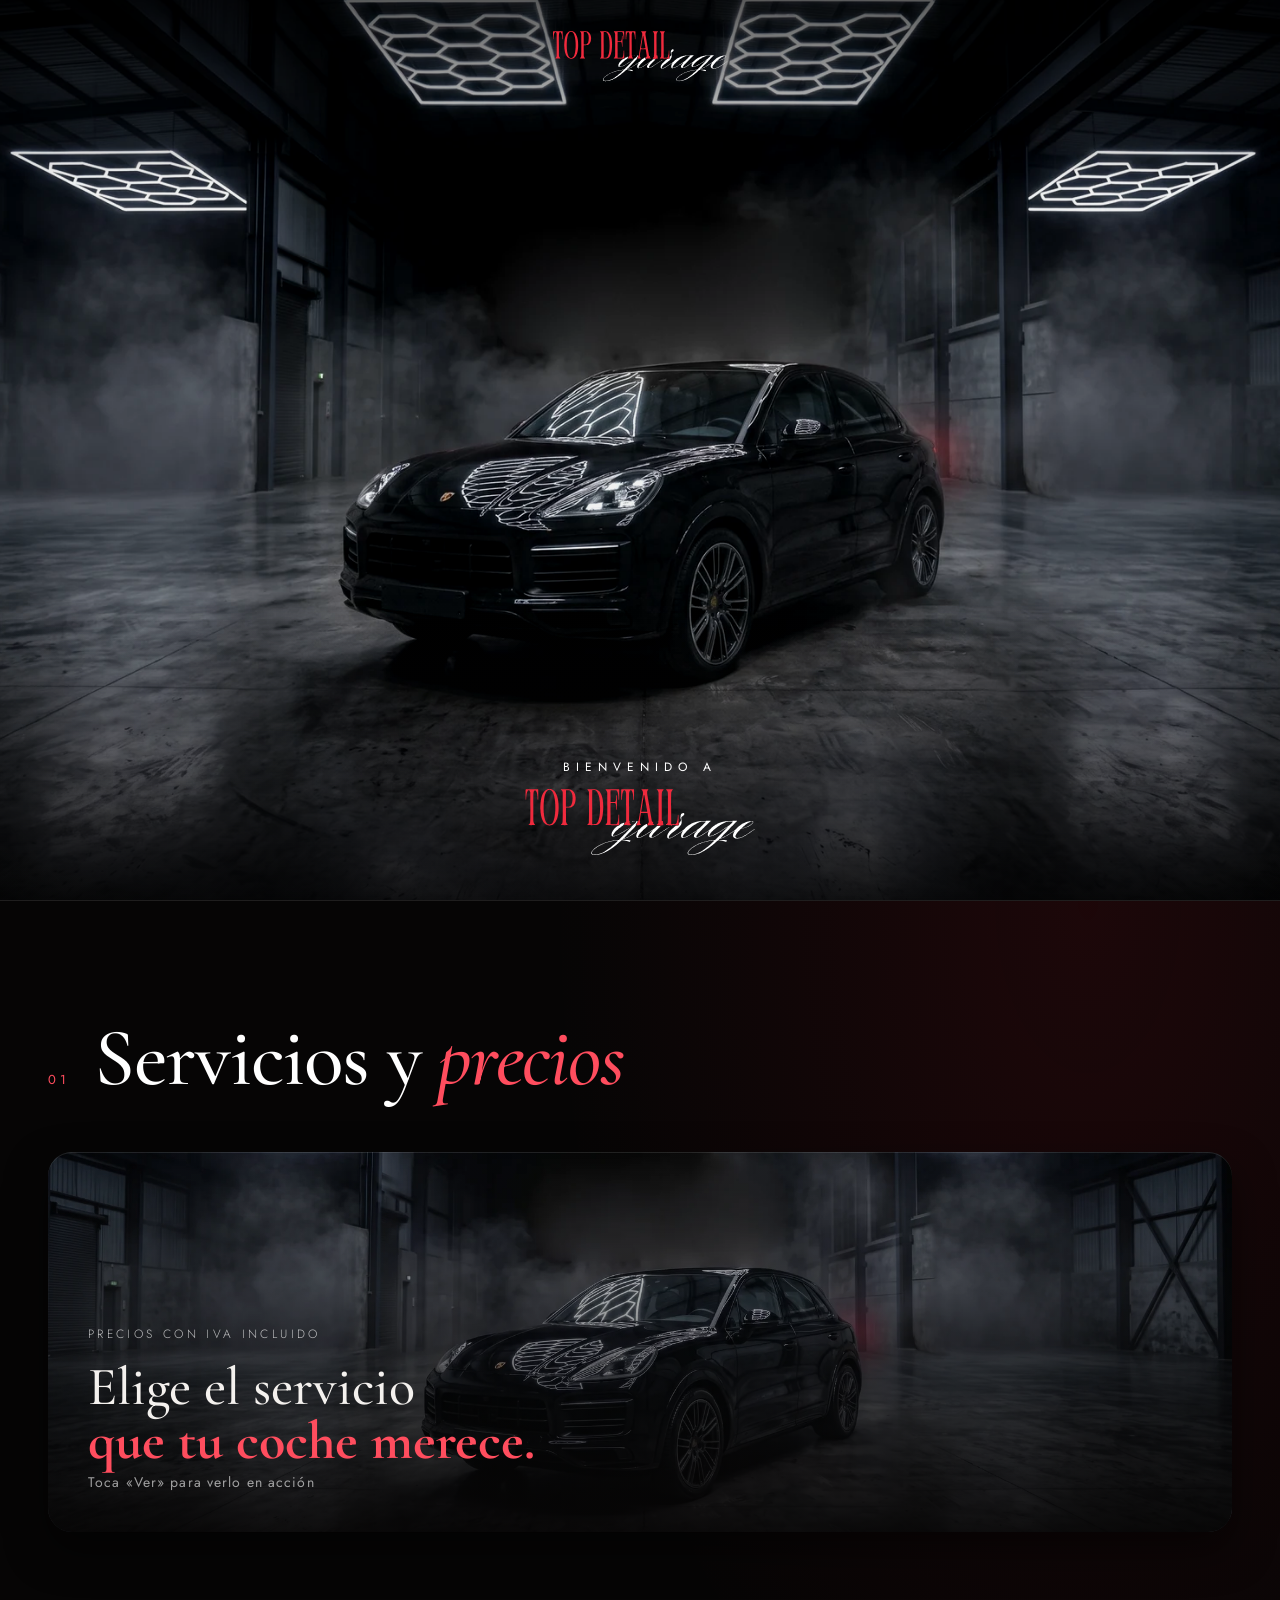
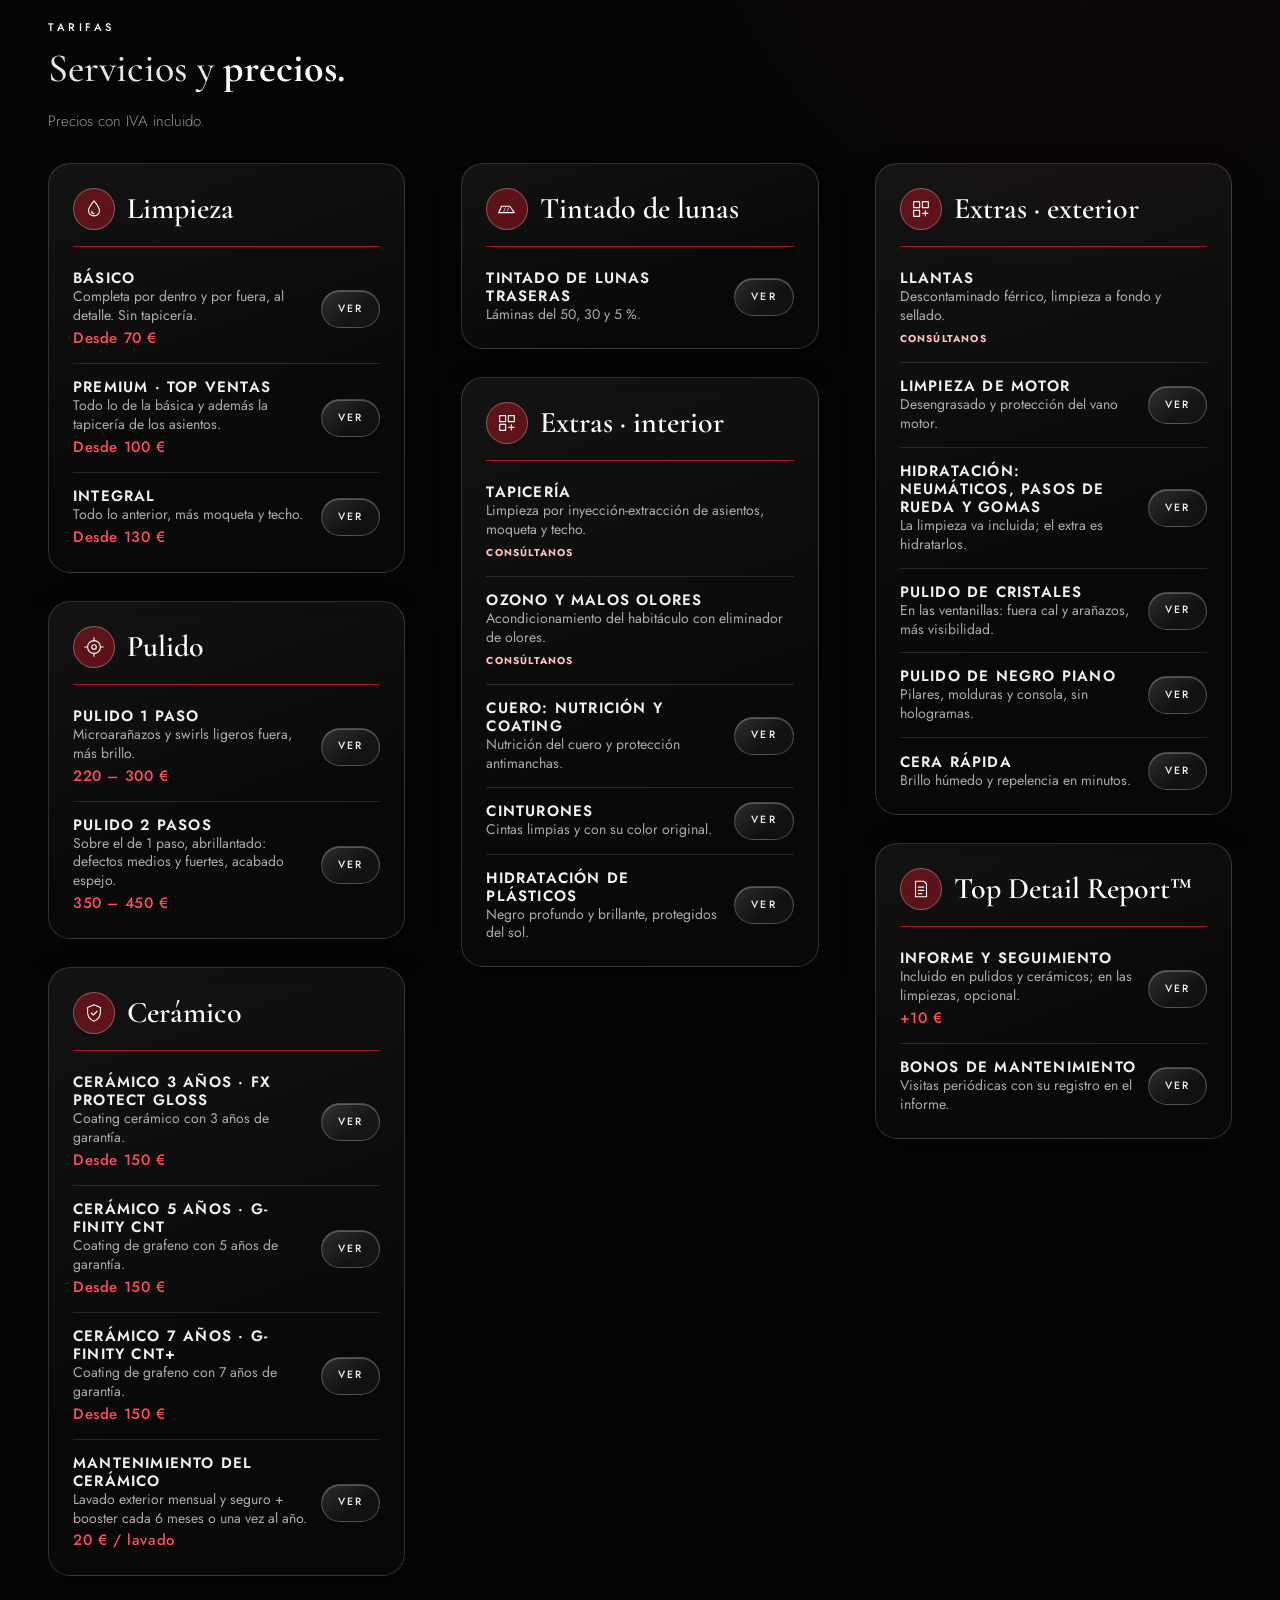
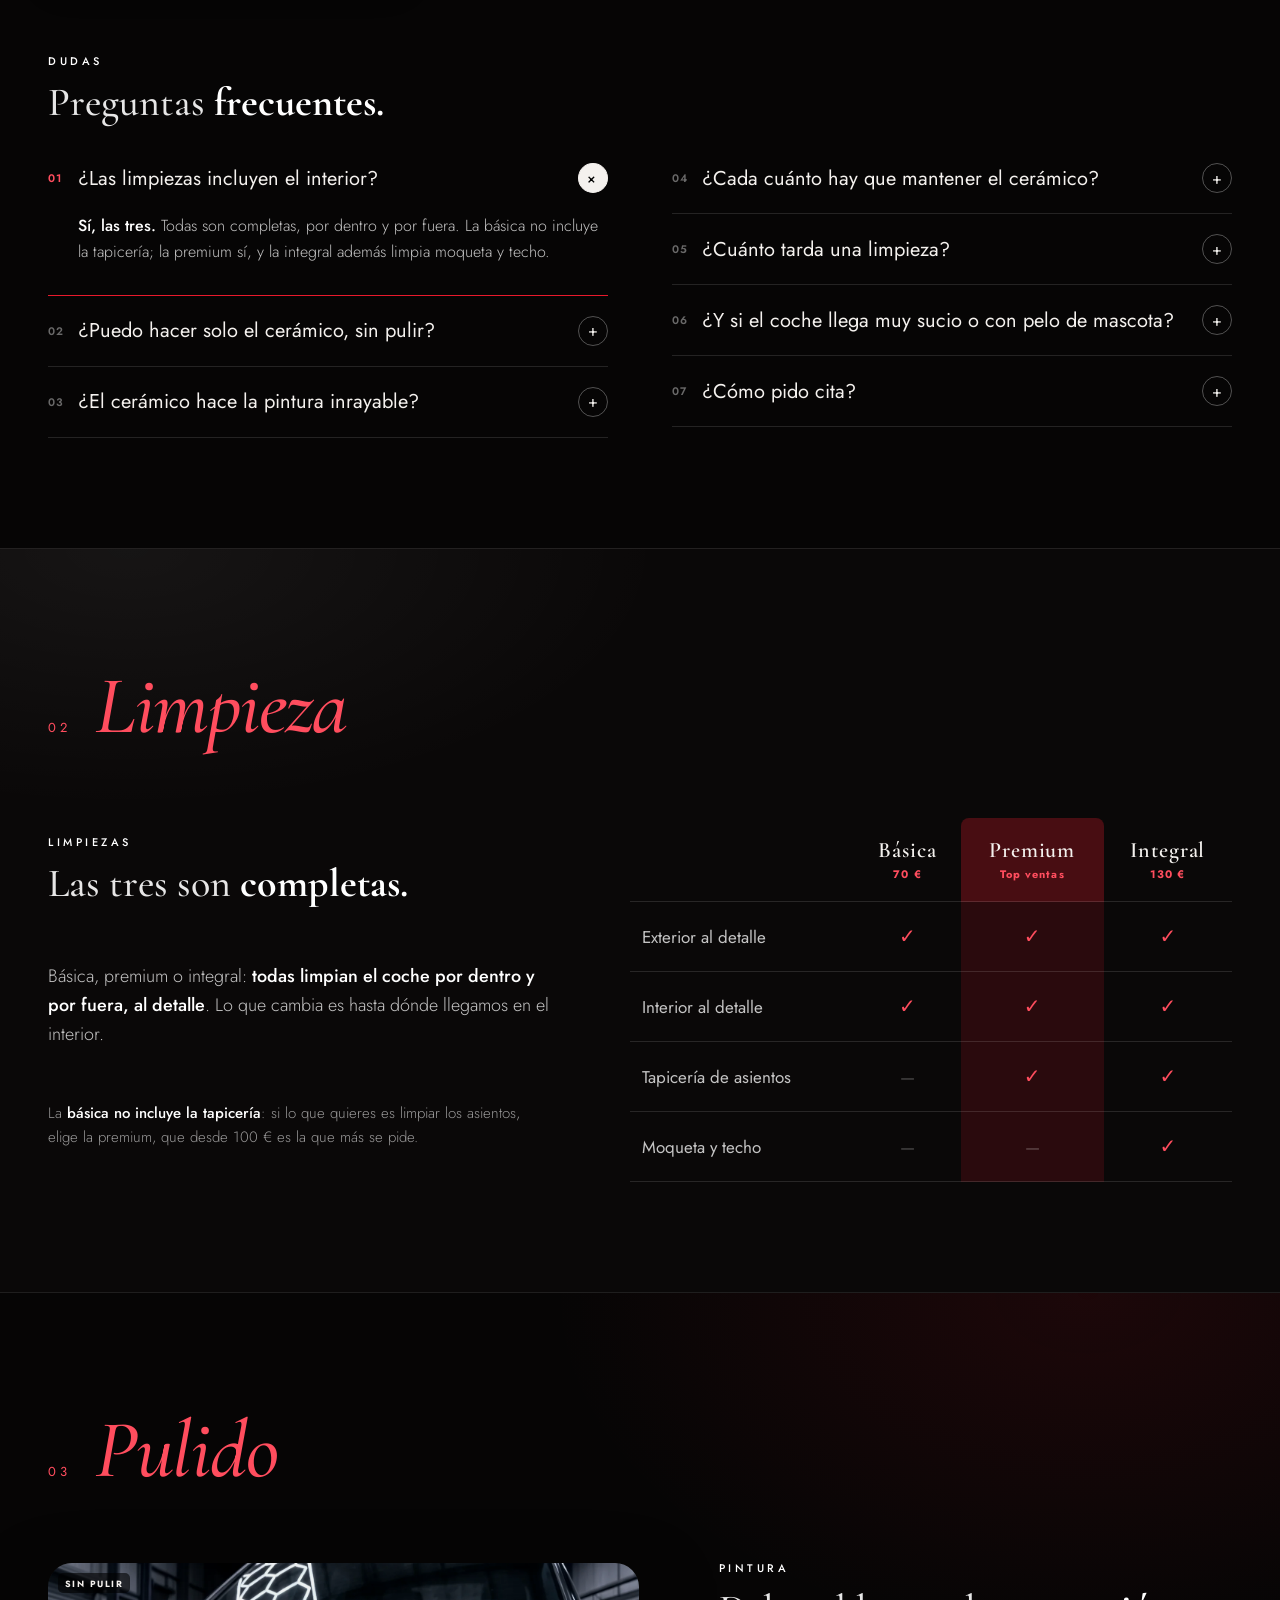
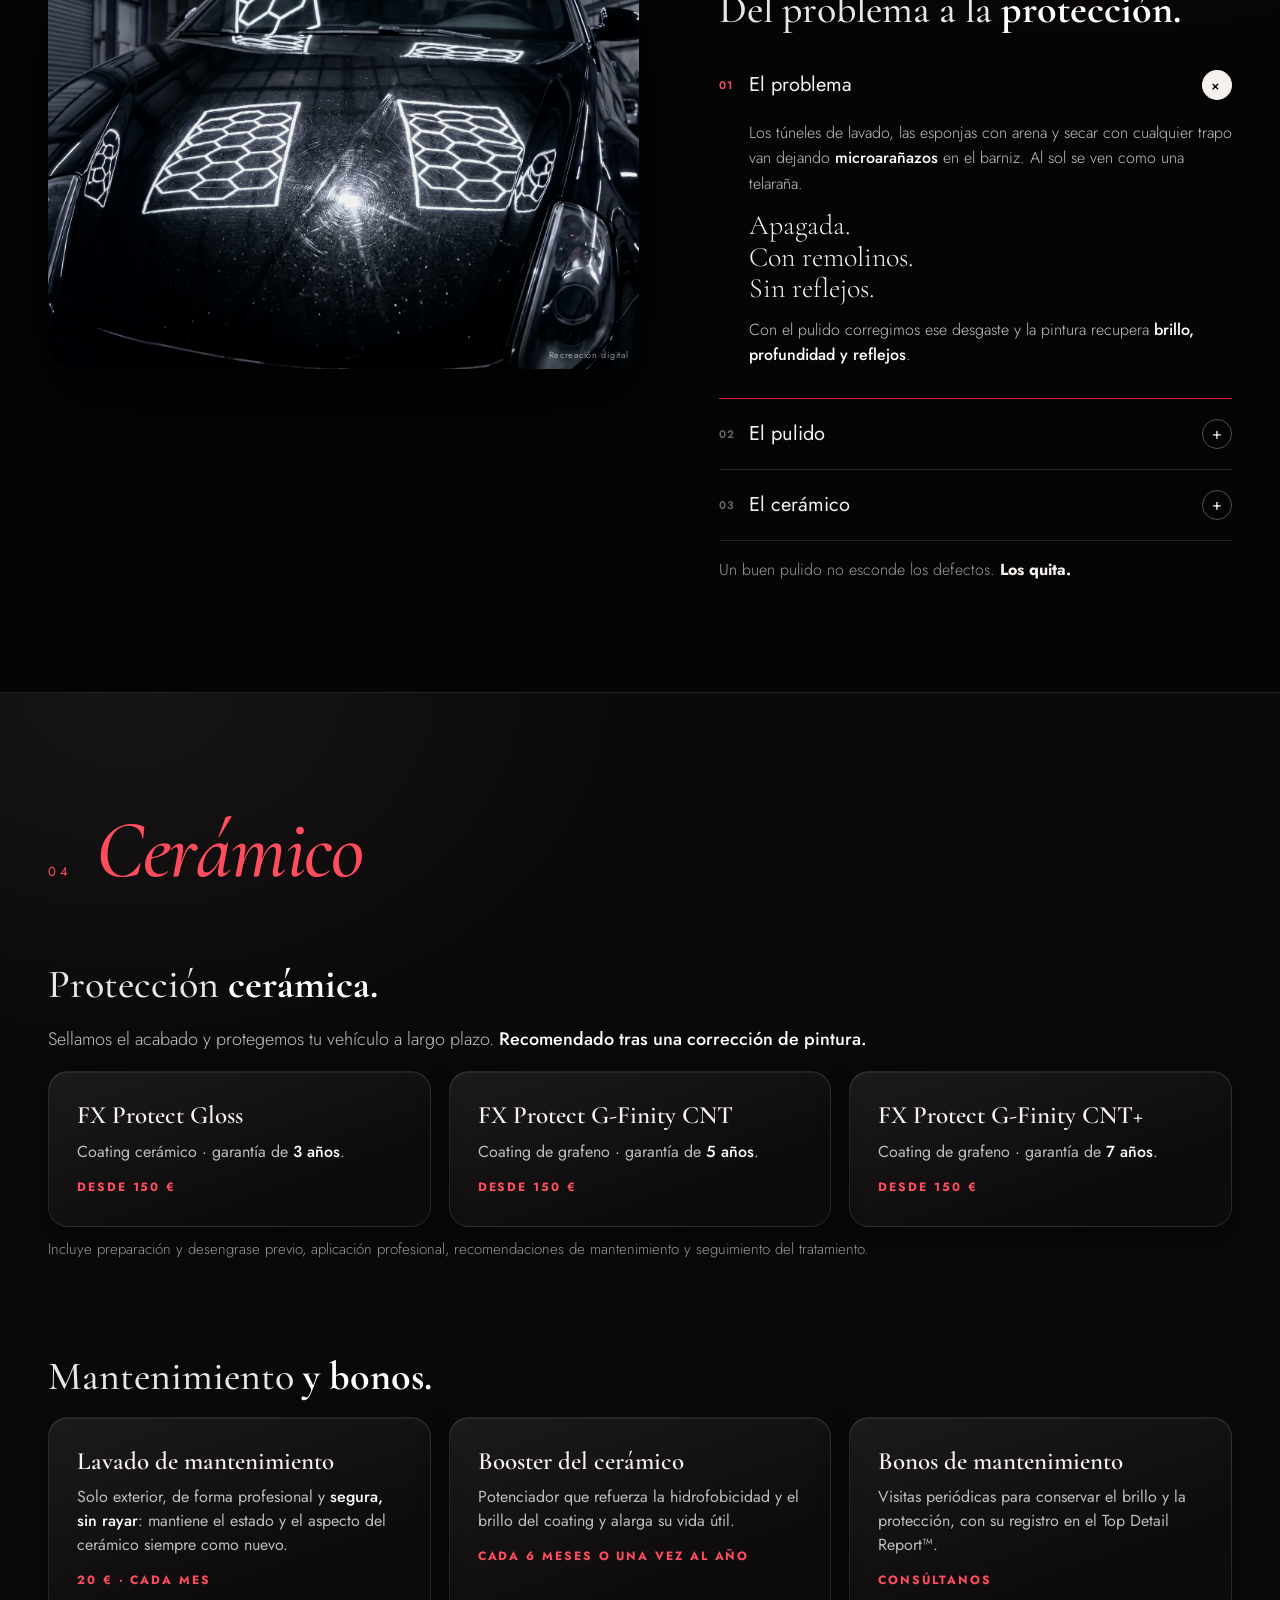
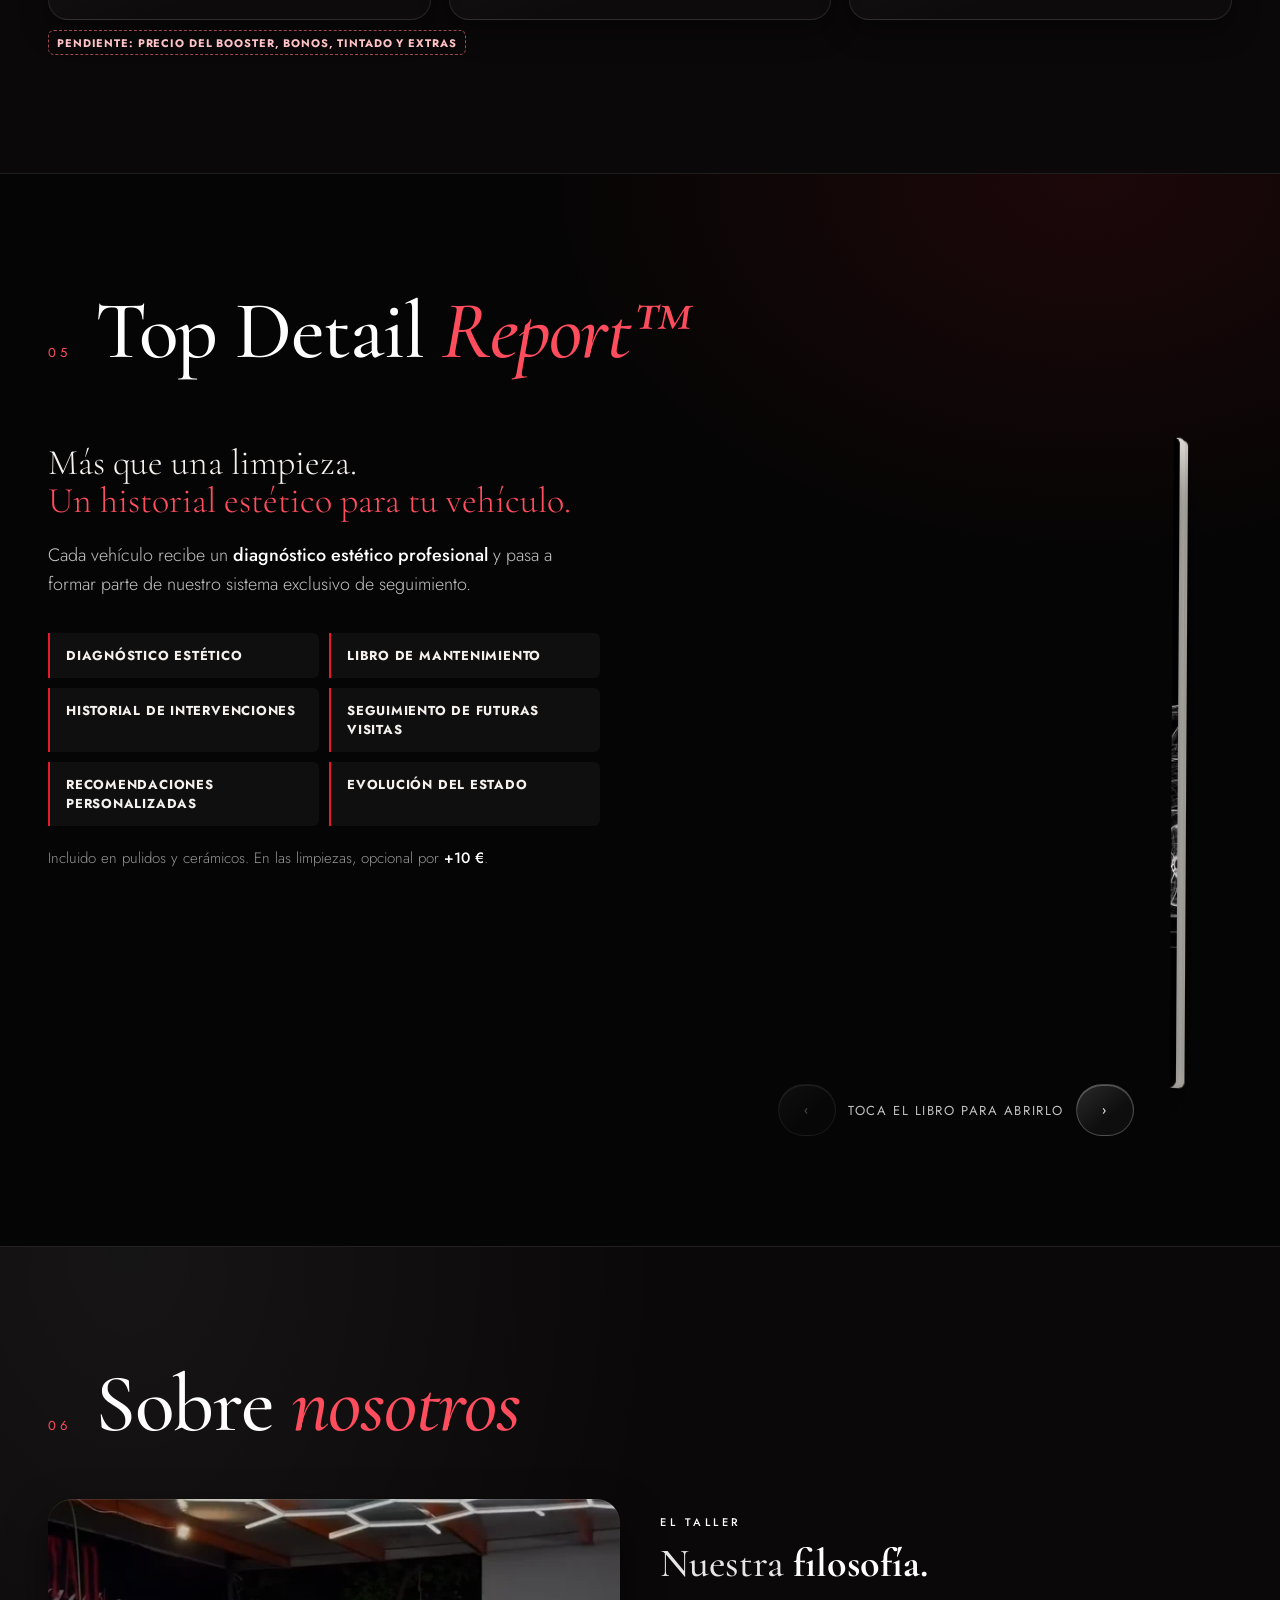
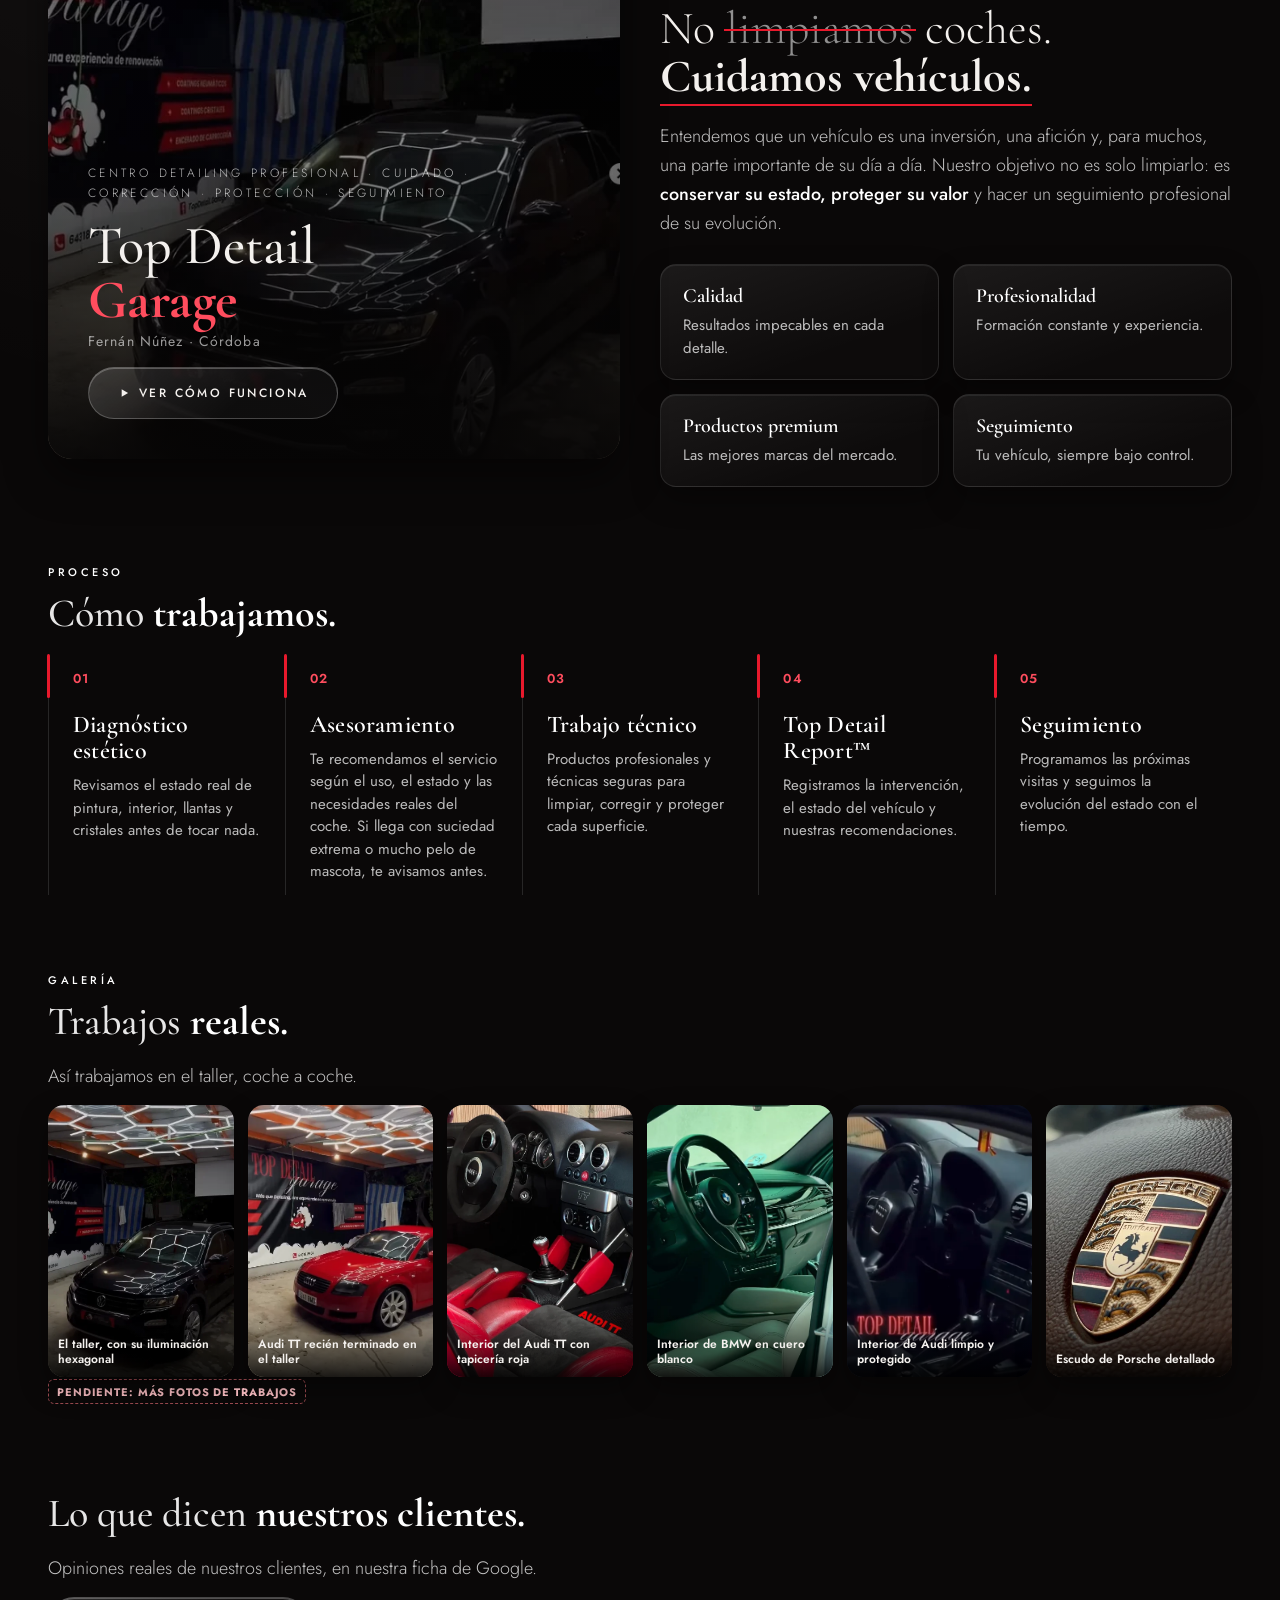
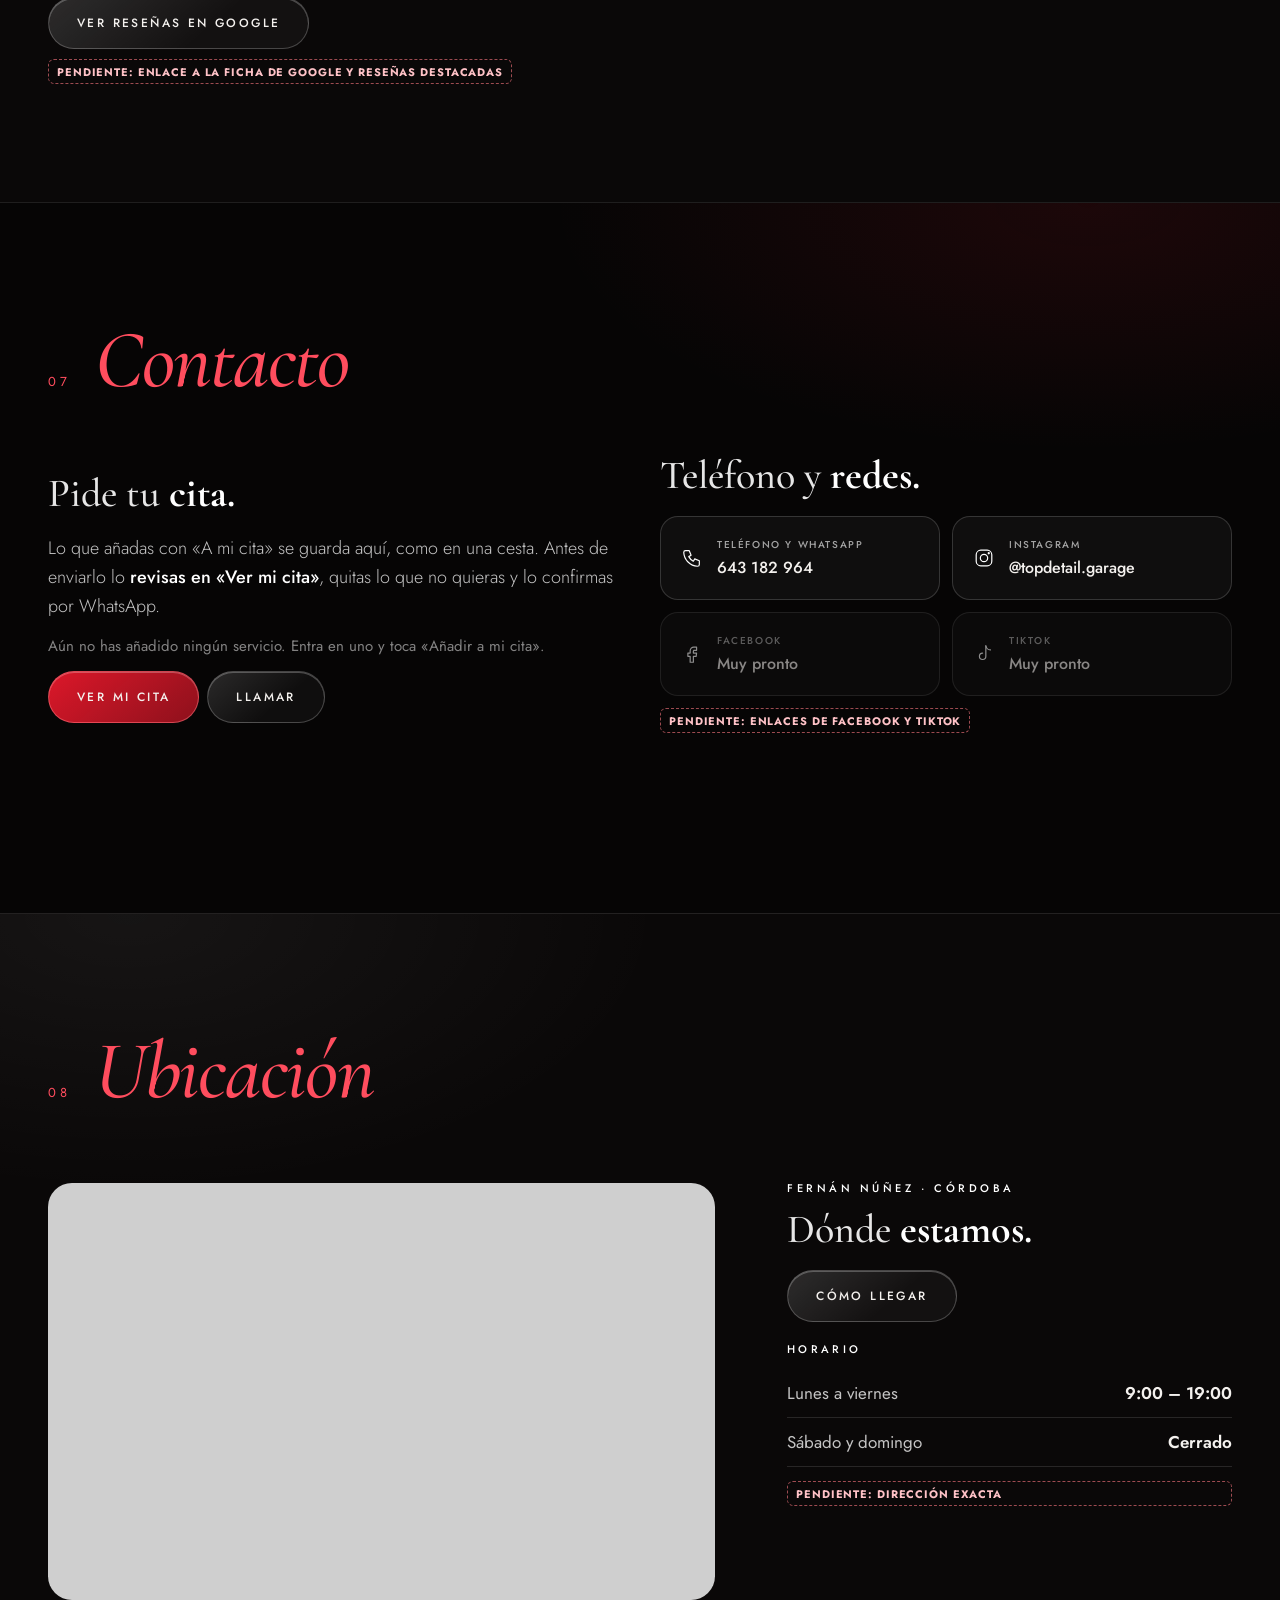
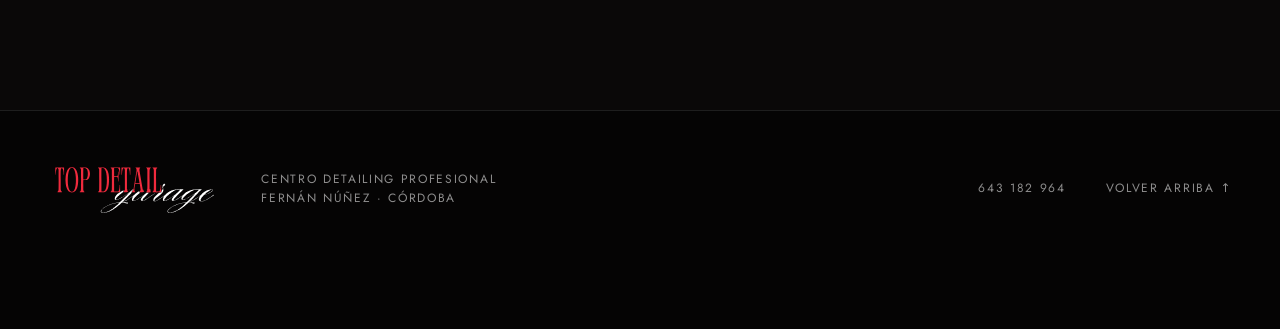
==== commit 1e6aea88: "Cesta de Mi cita y Report con las hojas reales (regenerado desde el móvil) Co-Authored-By: Claude Op" ====
--- a/index.html
+++ b/index.html
@@ -921,6 +921,49 @@
 #phone .clock b { font: 600 34px/1 var(--ui); letter-spacing: 0; }
 #phone .clock small { margin-top: 3px; font-size: 7px; letter-spacing: .1em; color: rgba(255,255,255,.7); }
 
+/* ── Mi cita: la cesta ── */
+.cita, .sheet-cta { cursor: pointer; }
+.sheet-cta { width: 100%; }
+.btn[data-cesta] { cursor: pointer; display: inline-flex; align-items: center; gap: 4px; }
+.cesta { position: fixed; inset: 0; z-index: 60; display: grid; align-items: end; justify-items: center; font-family: var(--ui); color: #fff; }
+.cesta[hidden] { display: none; }
+.cesta-bg { position: absolute; inset: 0; background: rgba(0,0,0,.55); -webkit-backdrop-filter: blur(6px); backdrop-filter: blur(6px); animation: cs-fade .3s both; }
+.cesta-p { position: relative; width: min(100%, 520px); max-height: min(86vh, 86dvh); display: flex; flex-direction: column; gap: 12px;
+  padding: 20px 18px calc(16px + env(safe-area-inset-bottom, 0px)); border-radius: 24px 24px 0 0;
+  background: linear-gradient(180deg, rgba(30,26,26,.92), rgba(12,10,10,.96)); border: 1px solid rgba(255,255,255,.14); border-bottom: 0;
+  -webkit-backdrop-filter: blur(22px) saturate(140%); backdrop-filter: blur(22px) saturate(140%);
+  box-shadow: 0 -20px 60px rgba(0,0,0,.6), inset 0 1px 0 rgba(255,255,255,.12); animation: cs-up .42s cubic-bezier(.2,.8,.2,1) both; }
+.cesta.out .cesta-p { animation: cs-down .28s ease-in both; } .cesta.out .cesta-bg { animation: cs-fade .28s reverse both; }
+@keyframes cs-up { from { transform: translateY(100%); } } @keyframes cs-down { to { transform: translateY(100%); } } @keyframes cs-fade { from { opacity: 0; } }
+.cesta-h { display: flex; align-items: flex-start; justify-content: space-between; gap: 12px; }
+.cesta-h small { display: block; font: 500 10px/1 var(--ui); letter-spacing: .3em; text-transform: uppercase; color: rgba(255,255,255,.6); margin-bottom: 8px; }
+.cesta-h h2 { margin: 0; font: 600 28px/1 'Inter Tight', var(--ui); letter-spacing: -.01em; }
+.cesta-x { width: 40px; height: 40px; flex: none; border-radius: 50%; border: 1px solid rgba(255,255,255,.2); background: rgba(255,255,255,.08); color: #fff; font-size: 22px; line-height: 1; cursor: pointer; }
+.cesta-s { margin: 0; font-size: 14px; line-height: 1.45; color: rgba(255,255,255,.75); }
+.cesta-l { list-style: none; margin: 0; padding: 0; display: grid; gap: 8px; overflow-y: auto; overscroll-behavior: contain; min-height: 0; }
+.ci { display: grid; grid-template-columns: 58px 1fr auto; align-items: center; gap: 12px; padding: 8px; border-radius: 16px; background: rgba(255,255,255,.06); border: 1px solid rgba(255,255,255,.12); transition: opacity .25s, transform .25s; }
+.ci.gone { opacity: 0; transform: translateX(30px); }
+.ci img { width: 58px; height: 58px; border-radius: 11px; object-fit: cover; background: #222; }
+.ci-t { display: grid; gap: 4px; min-width: 0; }
+.ci-t small { font: 500 10px/1 var(--ui); letter-spacing: .2em; text-transform: uppercase; color: var(--red-ink); }
+.ci-t b { font: 600 16px/1.15 'Inter Tight', var(--ui); }
+.ci-t span { font-size: 13px; color: rgba(255,255,255,.7); }
+.ci.av { border-style: dashed; background: rgba(255,255,255,.03); }
+.ci.av .ci-t small { color: rgba(255,255,255,.6); }
+.ci-q { height: 34px; padding: 0 12px; border-radius: 999px; border: 1px solid rgba(255,255,255,.22); background: rgba(255,255,255,.06); color: #fff; font: 500 11px/1 var(--ui); letter-spacing: .1em; text-transform: uppercase; cursor: pointer; }
+.ci-q:hover { background: rgba(232,25,44,.3); border-color: rgba(255,120,130,.5); }
+.cesta-e { padding: 26px 14px; border-radius: 16px; border: 1px dashed rgba(255,255,255,.25); text-align: center; font-size: 14px; line-height: 1.5; color: rgba(255,255,255,.75); }
+.cesta-e button { margin-top: 14px; height: 42px; padding: 0 20px; border-radius: 999px; border: 1px solid rgba(255,255,255,.3); background: rgba(255,255,255,.1); color: #fff; font: 500 11px/1 var(--ui); letter-spacing: .16em; text-transform: uppercase; cursor: pointer; }
+.cesta-f { display: grid; gap: 8px; padding-top: 4px; }
+.cesta-note { margin: 0; font-size: 12px; color: rgba(255,255,255,.55); text-align: center; }
+.cesta-ok { display: flex; align-items: center; justify-content: center; gap: 10px; min-height: 54px; border-radius: 999px; text-decoration: none; color: #fff;
+  font: 600 13px/1 var(--ui); letter-spacing: .14em; text-transform: uppercase; background: linear-gradient(140deg, rgba(232,25,44,.98), rgba(170,16,32,.95)); border: 1px solid rgba(255,120,130,.55); box-shadow: 0 12px 30px rgba(232,25,44,.3), inset 0 1px 0 rgba(255,255,255,.25); }
+.cesta-ok svg { width: 20px; height: 20px; fill: none; stroke: currentColor; stroke-width: 1.5; stroke-linejoin: round; }
+.cesta-more { height: 44px; border: 0; background: none; color: rgba(255,255,255,.75); font: 500 11px/1 var(--ui); letter-spacing: .16em; text-transform: uppercase; cursor: pointer; }
+.cesta-x:focus-visible, .ci-q:focus-visible, .cesta-ok:focus-visible, .cesta-more:focus-visible, .cesta-e button:focus-visible { outline: 2px solid #fff; outline-offset: 2px; }
+@media (min-width: 900px) { .cesta { align-items: center; } .cesta-p { border-radius: 24px; border-bottom: 1px solid rgba(255,255,255,.14); padding-bottom: 18px; } @keyframes cs-up { from { transform: translateY(24px); opacity: 0; } } @keyframes cs-down { to { transform: translateY(24px); opacity: 0; } } }
+@media (prefers-reduced-motion: reduce) { .cesta-p, .cesta-bg, .cesta.out .cesta-p, .cesta.out .cesta-bg { animation: none; } .ci { transition: none; } }
+
 /* ── Top Detail Report: el librito ── */
 .bookw { display: grid; justify-items: center; gap: 12px; margin: 8px 0 16px; perspective: 1400px; }
 .book { position: relative; width: min(100%, 330px); aspect-ratio: .7; container-type: inline-size; cursor: pointer; transform-style: preserve-3d; transition: transform .6s cubic-bezier(.2,.8,.2,1); }
@@ -977,6 +1020,53 @@
 .book-nav .btn { width: 44px; height: 44px; min-height: 0; padding: 0; border-radius: 50%; font-size: 22px; }
 .book-nav .btn:disabled { opacity: .3; cursor: default; }
 @media (prefers-reduced-motion: reduce) { .book, .book:not(.open) { transform: none; transition: none; } }
+/* Report 12-11: las 7 hojas del librito real (Javi). Portada y hoja 02 son la imagen real (en blanco); el resto, maquetado */
+.book .pg { background: #fff; }
+.book .pg.full .pg-in { padding: 0; }
+.pg-img { position: absolute; inset: 0; width: 100%; height: 100%; object-fit: cover; }
+.cv-fill { position: absolute; font-size: 3.6cqw !important; color: #1d3aa6 !important; white-space: nowrap; }
+.pg h4 { font: 700 4.6cqw/1 'Inter Tight', sans-serif; letter-spacing: 0; border-bottom: .6cqw solid #111; padding-bottom: 2.2cqw; gap: 3cqw; }
+.pg h4 b { width: 8.4cqw; height: 6.8cqw; font: 700 4.4cqw/1 'Inter Tight', sans-serif; background: #e3141f; }
+.pg footer { left: 6cqw; right: 6cqw; bottom: 3.6cqw; padding-top: 2cqw; border-top: .5cqw solid #111; font: 700 3cqw/1 'Inter Tight', sans-serif; letter-spacing: 0; justify-content: flex-end; gap: 7cqw; color: #e3141f; }
+.pg-in { padding: 6cqw 6cqw 12cqw; font-family: 'Inter Tight', 'Jost', sans-serif; }
+.bk-d, .bk-l, .bk-g b, .bk-t th, .bk-t td b, .bk-h th, .bk-m th, .bk-m td:first-child, .bk-c, .bk-f { font-family: 'Inter Tight', sans-serif !important; font-weight: 700 !important; }
+.bk-d dd { border-bottom-color: #222; }
+.bk-g { font-size: 2.3cqw; color: #222; }
+.bk-g i { border: 0; }
+.ok i, .dt.ok { background: #3c9a2c; border-color: #3c9a2c; } .bu i, .dt.bu { background: #1f4aa8; border-color: #1f4aa8; }
+.bk-o { background: #e3e3e3; }
+.bk-t, .bk-h, .bk-m { border-collapse: collapse; }
+.bk-t th { background: #e3e3e3; text-align: center; border: 1px solid #222; }
+.bk-t td { border: 1px solid #222; padding: 1cqw 1.4cqw; }
+.bk-t td small { font-style: italic; }
+.bk-s { display: flex; align-items: center; gap: 2.6cqw; margin: 1cqw 0 0 !important; font: 700 4.2cqw/1 'Inter Tight', sans-serif !important; color: #e3141f !important; text-transform: uppercase; }
+.bk-s svg { width: 6cqw; height: 6cqw; fill: none; stroke: #111; stroke-width: 1.8; }
+.bk-m { width: 100%; font-size: 2.6cqw; }
+.bk-m th { font-size: 2.3cqw; padding: 0 0 1.4cqw; text-align: center; }
+.bk-m td { padding: .9cqw .6cqw; border-bottom: 1px solid #111; text-align: center; }
+.bk-m td + td { border-left: 1px solid #111; }
+.bk-m td:first-child { text-align: left; text-transform: uppercase; font-size: 2.5cqw; }
+.bk-m tbody tr:first-child td { border-top: .5cqw solid #111; }
+.bk-m .dt { margin: 0; width: 3.2cqw; height: 3.2cqw; }
+.bk-h { font-size: 2.4cqw; }
+.bk-h th { background: #e3e3e3; border: 1px solid #222; text-align: center; padding: 1.6cqw .6cqw; font-size: 2cqw; }
+.bk-h td { border: 1px solid #222; height: 7.6cqw; padding: .4cqw .8cqw; }
+.bk-h .hw { font-size: 3.4cqw; }
+.bk-f { display: flex; flex-wrap: wrap; align-items: baseline; gap: 1.4cqw 4cqw; font-size: 2.6cqw; text-transform: uppercase; }
+.bk-f span { display: inline-flex; align-items: baseline; gap: 1.4cqw; }
+.bk-f .hw { border-bottom: 1px solid #222; padding: 0 1cqw; font-size: 4cqw; }
+.bk-c { list-style: none; margin: 0; padding: 0; display: grid; grid-template-columns: 1fr 1fr; gap: 1.6cqw 3cqw; font-size: 2.6cqw; }
+.bk-c li { display: flex; align-items: center; gap: 2cqw; position: relative; }
+.bk-c li::before { content: ""; flex: none; width: 3.6cqw; height: 3.6cqw; border: .45cqw solid #111; }
+.bk-c li.on::after { content: "✓"; position: absolute; left: -.4cqw; top: 50%; transform: translateY(-58%); font: 600 5.6cqw/1 'Caveat', cursive; color: #1d3aa6; }
+.bk-f { margin: 0 !important; color: #1d1b1b !important; font-size: 2.6cqw !important; line-height: 1.3 !important; }
+.bk-end { display: flex; align-items: flex-end; justify-content: space-between; gap: 4cqw; }
+.bk-end .bk-f { display: grid; gap: 1.6cqw; }
+.bk-g .on { outline: 0; } .bk-g .on i { box-shadow: 0 0 0 .7cqw #fff, 0 0 0 1.2cqw #1d3aa6; }
+.bk-g .on b { color: #1d3aa6; }
+.bk-sig { margin-top: 0; width: 34cqw; display: grid; justify-items: center; gap: 1cqw; font: 700 2.6cqw/1 'Inter Tight', sans-serif; text-transform: uppercase; }
+.bk-sig .hw { font-size: 6cqw; border-bottom: .5cqw solid #111; width: 100%; text-align: center; padding-bottom: .6cqw; }
+
 
 /* Recorrido de la limpieza (exterior → asientos → puertas → suelo → techo): pasos tocables */
 #phone .subs.tour { flex-wrap: nowrap; overflow-x: auto; scrollbar-width: none; gap: 4px; }
@@ -1244,7 +1334,7 @@
 .lnav a.l { font: 500 11px/1 var(--ui); letter-spacing: .22em; text-transform: uppercase; color: rgba(255,255,255,.78); text-decoration: none; padding: 8px 0; border-bottom: 1px solid transparent; transition: color .2s, border-color .2s; }
 .lnav a.l:hover, .lnav a.l.on { color: #fff; border-color: var(--red-ink); }
 .lnav .sp { flex: 1; }
-.lnav .wa { display: inline-flex; align-items: center; height: 42px; padding: 0 22px; border-radius: 999px; font: 500 11px/1 var(--ui); letter-spacing: .2em; text-transform: uppercase; color: #fff; text-decoration: none; background: linear-gradient(140deg, rgba(232,25,44,.95), rgba(232,25,44,.65)); border: 1px solid rgba(255,120,130,.5); }
+.lnav .wa { cursor: pointer; position: relative; display: inline-flex; align-items: center; height: 42px; padding: 0 22px; border-radius: 999px; font: 500 11px/1 var(--ui); letter-spacing: .2em; text-transform: uppercase; color: #fff; text-decoration: none; background: linear-gradient(140deg, rgba(232,25,44,.95), rgba(232,25,44,.65)); border: 1px solid rgba(255,120,130,.5); }
 @media (max-width: 1180px) { .lnav { gap: 18px; padding: 0 24px; } .lnav a.l { letter-spacing: .12em; font-size: 10px; } }
 /* WhatsApp flotante */
 #sheet-cta { position: fixed; right: 30px; bottom: 30px; z-index: 29; margin: 0; min-height: 56px; padding: 0 26px; border-radius: 999px; opacity: 0; pointer-events: none; transform: translateY(12px); transition: opacity .4s, transform .4s, filter .2s; font-family: var(--ui); font-weight: 500; }
@@ -1385,6 +1475,9 @@
 #phone .down.pulse { animation: cta-pulse .9s ease-in-out infinite; color: #fff; }
 #phone .island { font-size: 15px; }
 #phone .isl-t { font-size: 15px; }
+
+.lnav .wa .n { position: absolute; top: -7px; right: -6px; margin: 0; }
+#sheet-cta { width: auto; }
 </style>
 <script>
 // En un móvil en vertical, mejor la web hecha para móvil
@@ -1404,7 +1497,7 @@
     <header class="top">
       <span class="where">Fernán Núñez · Córdoba</span>
       <button class="logo" id="logo" aria-label="Volver al inicio"><img src="img/logo-v6.svg?v=4" alt="Top Detail Garage"></button>
-      <a class="cita wa" id="cita" href="https://wa.me/34643182964" target="_blank" rel="noopener">Pedir cita<b class="n" hidden></b></a>
+      <button class="cita" id="cita" type="button" data-cesta aria-haspopup="dialog">Ver mi cita<b class="n" hidden></b></button>
     </header>
 
     <!-- Menú principal (lo que pidió Javi el 11-11): Servicios en el centro, Tintado de lunas y Report a los lados;
@@ -1626,10 +1719,10 @@
 
       <section data-tab="contacto" data-o="1">
         <h3 class="reveal">Pide tu <b>cita.</b></h3>
-        <p>Lo que añadas a tu cita va <strong>directo en el WhatsApp</strong>, para que te demos precio sin repetir nada. Solo se añade lo que tú elijas con «Añadir a mi cita».</p>
+        <p>Lo que añadas con «A mi cita» se guarda aquí, como en una cesta. Antes de enviarlo lo <strong>revisas en «Ver mi cita»</strong>, quitas lo que no quieras y lo confirmas por WhatsApp.</p>
         <div class="picks" id="picks"></div>
         <div class="btns">
-          <a class="btn red wa" href="https://wa.me/34643182964" target="_blank" rel="noopener">WhatsApp</a>
+          <button class="btn red" type="button" data-cesta aria-haspopup="dialog">Ver mi cita<b class="n" hidden></b></button>
           <a class="btn" href="tel:+34643182964">Llamar</a>
         </div>
       </section>
@@ -1655,7 +1748,7 @@
         </tbody></table>
         <span class="pending">Pendiente: dirección exacta</span>
       </section>
-      <a class="sheet-cta wa" id="sheet-cta" href="https://wa.me/34643182964" target="_blank" rel="noopener"><svg viewBox="0 0 24 24"><path d="M4 20l1.3-3.9A8 8 0 1 1 8 18.8z"/></svg><span>Pedir cita por WhatsApp</span><b class="n" hidden></b></a>
+      <button class="sheet-cta" id="sheet-cta" type="button" data-cesta aria-haspopup="dialog"><svg viewBox="0 0 24 24"><path d="M5 7h14l-1.4 10.2a2 2 0 0 1-2 1.8H8.4a2 2 0 0 1-2-1.8z"/><path d="M9 7a3 3 0 0 1 6 0"/></svg><span>Ver mi cita</span><b class="n" hidden></b></button>
     </section>
     <!-- Tutorial guiado: cápsula con lo que pasa y un dedo que toca los botones -->
     <div class="island" id="island" role="status" aria-live="polite" hidden>
@@ -1673,12 +1766,26 @@
     </div>
   </div>
 </div>
+<!-- Mi cita = la «cesta» (petición de Javi del 12-11): se revisa lo elegido, se quita lo que sobre y se confirma por WhatsApp -->
+<div class="cesta" id="cesta" hidden>
+  <div class="cesta-bg" data-close></div>
+  <section class="cesta-p" role="dialog" aria-modal="true" aria-labelledby="cesta-t">
+    <header class="cesta-h"><div><small>Top Detail Garage</small><h2 id="cesta-t">Mi cita</h2></div><button class="cesta-x" type="button" data-close aria-label="Cerrar">×</button></header>
+    <p class="cesta-s" id="cesta-s"></p>
+    <ul class="cesta-l" id="cesta-l"></ul>
+    <div class="cesta-f">
+      <p class="cesta-note" id="cesta-note">Precios orientativos: te confirmamos precio y día por WhatsApp.</p>
+      <a class="cesta-ok wa" id="cesta-ok" href="https://wa.me/34643182964" target="_blank" rel="noopener"><svg viewBox="0 0 24 24"><path d="M4 20l1.3-3.9A8 8 0 1 1 8 18.8z"/></svg><span>Confirmar mi cita</span></a>
+      <button class="cesta-more" type="button" data-close>Seguir mirando</button>
+    </div>
+  </section>
+</div>
 
 <nav class="lnav" id="lnav" aria-label="Secciones">
   <a class="lg" href="#" aria-label="Volver arriba"><img src="img/logo-v6.svg?v=4" alt="Top Detail Garage"></a>
   <a class="l" href="#tp-precios">Servicios</a><a class="l" href="#tp-detallado">Limpieza</a><a class="l" href="#tp-pulido">Pulido</a><a class="l" href="#tp-ceramico">Cerámico</a><a class="l" href="#tp-report">Report</a><a class="l" href="#tp-nosotros">Nosotros</a><a class="l" href="#tp-contacto">Contacto</a><a class="l" href="#tp-ubicacion">Ubicación</a>
   <span class="sp"></span>
-  <a class="wa" href="https://wa.me/34643182964" target="_blank" rel="noopener">Pedir cita<b class="n" hidden></b></a>
+  <button class="wa" type="button" data-cesta aria-haspopup="dialog">Ver mi cita<b class="n" hidden></b></button>
 </nav>
 <main class="land" id="land"></main>
 <footer class="foot">
@@ -2045,9 +2152,10 @@
   function updateWA() {
     const href = W + encodeURIComponent(waText());
     document.querySelectorAll('a.wa').forEach(a => { a.href = href; });
-    document.querySelectorAll('.wa .n').forEach(n => { n.hidden = !seen.length; n.textContent = seen.length; });
-    $('cita').setAttribute('aria-label', seen.length ? `Pedir cita por WhatsApp con los ${seen.length} servicios de tu cita` : 'Pedir cita por WhatsApp');
+    document.querySelectorAll('[data-cesta] .n').forEach(n => { n.hidden = !seen.length; n.textContent = seen.length; });
+    $('cita').setAttribute('aria-label', seen.length ? `Ver mi cita: ${seen.length} servicio${seen.length > 1 ? 's' : ''}` : 'Ver mi cita');
     if (tab === 'contacto') renderPicks();
+    if (!$('cesta').hidden) renderCesta();
     paintAdd();
   }
   function renderPicks() {
@@ -2056,6 +2164,49 @@
     box.innerHTML = seen.map(k => { const [c, i] = k.split(':'), O = CATS[c].opts[+i];
       return `<span class="pick${O.sup ? ' av' : ''}"><small>${esc(O.sup ? 'Aviso' : catName(c))}</small>${esc(O.name)}<button type="button" data-k="${k}" aria-label="Quitar ${esc(O.name)}">×</button></span>`; }).join('');
   }
+  // ── Mi cita: la cesta. Nada se manda sin pasar por aquí: se revisa, se quita lo que sobre y se confirma ──
+  const cesta = $('cesta');
+  let cestaFrom = null;
+  const priceOf = O => O.price ? O.price.split(' · ')[0].replace(/\*/g, '') : '';
+  function renderCesta() {
+    const n = seen.filter(k => !CATS[k.split(':')[0]].opts[+k.split(':')[1]].sup).length;
+    $('cesta-s').textContent = seen.length
+      ? `Revisa lo que has elegido${n ? ` (${n} servicio${n > 1 ? 's' : ''})` : ''}. Quita lo que no quieras y, cuando esté bien, confírmalo: se abre WhatsApp con todo escrito.`
+      : 'Aún no has añadido nada.';
+    $('cesta-l').innerHTML = seen.length ? seen.map(k => {
+      const [c, i] = k.split(':'), O = CATS[c].opts[+i], pr = priceOf(O), src = O.b || O.a;
+      return `<li class="ci${O.sup ? ' av' : ''}">${src ? `<img src="${img(src)}" alt="" loading="lazy" decoding="async">` : '<span></span>'}<span class="ci-t"><small>${esc(O.sup ? 'Aviso' : catName(c))}</small><b>${esc(O.name)}</b>${pr ? `<span>${esc(pr)}</span>` : ''}</span><button class="ci-q" type="button" data-k="${k}" aria-label="Quitar ${esc(O.name)} de mi cita">Quitar</button></li>`;
+    }).join('') : '<li class="cesta-e">Entra en un servicio y toca <b>«A mi cita»</b> en lo que te guste. Aquí lo verás todo antes de enviarlo.<br><button type="button" data-serv>Ver servicios</button></li>';
+    $('cesta-ok').lastChild.textContent = seen.length ? 'Confirmar mi cita' : 'Preguntar por WhatsApp';
+    $('cesta-note').textContent = seen.length ? 'Precios orientativos: te confirmamos precio y día por WhatsApp.' : 'También puedes escribirnos sin elegir nada.';
+  }
+  function openCesta() {
+    if (demo || !cesta.hidden) return;
+    cestaFrom = document.activeElement;
+    renderCesta(); cesta.classList.remove('out'); cesta.hidden = false;
+    document.documentElement.style.overflow = 'hidden';
+    setTimeout(() => cesta.querySelector('.cesta-x').focus({ preventScroll: true }), 50);
+  }
+  function closeCesta() {
+    if (cesta.hidden || cesta.classList.contains('out')) return false;
+    cesta.classList.add('out');
+    setTimeout(() => { cesta.hidden = true; cesta.classList.remove('out'); document.documentElement.style.overflow = ''; if (cestaFrom && cestaFrom.focus) cestaFrom.focus({ preventScroll: true }); }, reduce ? 0 : 260);
+    return true;
+  }
+  document.addEventListener('click', e => { const b = e.target.closest('[data-cesta]'); if (b) { e.preventDefault(); openCesta(); } });
+  cesta.addEventListener('click', e => {
+    if (e.target.closest('[data-close]')) return closeCesta();
+    if (e.target.closest('[data-serv]')) { closeCesta(); if (typeof closeSheet === 'function') closeSheet(); if (level === 'home' && cat === null) openServ(); return; }
+    const q = e.target.closest('.ci-q'); if (!q) return;
+    const li = q.closest('.ci'); li.classList.add('gone');
+    setTimeout(() => { seen = seen.filter(k => k !== q.dataset.k); saveSeen(); updateWA(); }, reduce ? 0 : 230);
+  });
+  cesta.addEventListener('keydown', e => {   // el foco no se sale de la cesta mientras está abierta
+    if (e.key !== 'Tab') return;
+    const f = [...cesta.querySelectorAll('button, a[href]')].filter(x => x.offsetParent); if (!f.length) return;
+    const a = f[0], z = f[f.length - 1];
+    if (e.shiftKey && document.activeElement === a) { e.preventDefault(); z.focus(); } else if (!e.shiftKey && document.activeElement === z) { e.preventDefault(); a.focus(); }
+  });
   $('picks').addEventListener('click', e => {
     const b = e.target.closest('[data-k]'); if (!b) return;
     seen = seen.filter(k => k !== b.dataset.k); saveSeen(); updateWA(); renderPicks();
@@ -2362,53 +2513,67 @@
   // ── Top Detail Report: el librito de verdad, con datos de ejemplo. Se abre al tocarlo y se pasan las hojas ──
   (() => {
     const book = $('book'); if (!book) return;
+    try { document.fonts.load('600 20px Caveat'); } catch (e) {}   // la letra a mano, lista antes de abrir el libro
     const hand = t => `<i class="hw">${t}</i>`;
     const ST = ['ok', 'bu', 'me', 'pr'];   // óptimo, bueno, mejorable, prioritario
     const dots = k => ST.map((c, j) => `<span class="dt ${c}${j === k ? ' on' : ''}"></span>`).join('');
     const head = (n, t) => `<h4><b>${n}</b>${t}</h4>`;
     const foot = n => `<footer><span>TOP DETAIL GARAGE</span><span>${n}</span></footer>`;
     const rows = list => `<table class="bk-t"><thead><tr><th>Elemento</th><th>Estado</th><th>Observaciones</th></tr></thead><tbody>${
-      list.map(([e, sub, k, ob]) => `<tr><td><b>${e}</b><small>${sub}</small></td><td class="dts">${dots(k)}</td><td>${ob ? hand(ob) : ''}</td></tr>`).join('')}</tbody></table>`;
+      list.map(([e, sub, k, ob]) => `<tr><td><b>${e}</b><small>(${sub})</small></td><td class="dts">${dots(k)}</td><td>${ob ? hand(ob) : ''}</td></tr>`).join('')}</tbody></table>`;
+    const CAR = '<svg viewBox="0 0 24 24"><path d="M3 15v-3l2-5h14l2 5v3zM3 15v3h3v-3M18 15v3h3v-3M3 12h18"/><circle cx="7" cy="13.5" r=".8"/><circle cx="17" cy="13.5" r=".8"/></svg>';
+    const SEAT = '<svg viewBox="0 0 24 24"><path d="M8 3h5l1 10H8zM6 13h12v4H6zM6 17v3M18 17v3"/></svg>';
+    // Diagnóstico de ejemplo (0 óptimo · 1 bueno · 2 mejorable · 3 prioritario): el mismo en la hoja 04 y en la 05
+    const EXT = [['Pintura', 'Superficie', 2, 'Remolinos de lavado'], ['Estado del barniz', 'Transparencia, desgaste, quemado', 1, ''], ['Protección', 'Cerámica, cera, recubrimiento', 2, 'Sin protección'],
+      ['Contaminación', 'Férrica, alquitrán, resinas', 1, ''], ['Llantas', 'Suciedad, marcas, corrosión', 1, ''], ['Neumáticos', 'Estado general y limpieza', 0, ''],
+      ['Cristales', 'Visibilidad, marcas de agua', 2, 'Cal en ventanillas'], ['Gomas y plásticos exteriores', 'Estado, reparación, hidratación', 1, '']];
+    const INT = [['Tapicería', 'Estado, manchas, desgaste', 1, ''], ['Cuero', 'Hidratación, grietas, estado', 2, 'Reseco, nutrir'], ['Plásticos y superficies', 'Estado, marcas', 1, ''],
+      ['Moqueta', 'Limpieza, manchas, olor', 1, ''], ['Maletero', 'Estado y limpieza', 0, ''], ['Olor interior', 'Aire percibido en el habitáculo', 0, '']];
+    const ALL = [...EXT, ...INT].map(([e, , k]) => [e === 'Gomas y plásticos exteriores' ? 'Gomas y plásticos' : e, k]);
+    const SERV = [['Lavado exterior', 1], ['Limpieza interior', 0], ['Limpieza de llantas', 1], ['Limpieza de tapicería', 0], ['Descontaminado férrico', 1], ['Tratamiento de cuero', 1],
+      ['Descontaminado químico', 1], ['Hidratación de plásticos', 0], ['Pulido de mantenimiento', 0], ['Tratamiento de cristales', 1], ['Pulido de corrección', 1], ['Aspirado profundo', 0],
+      ['Protección cerámica', 1], ['Desinfección / ozono', 0], ['Sellado sintético', 0], ['Otro', 0]];
     const P = [
-      // Portada
-      `<div class="cv"><img src="img/logo-topdetail.svg" alt="" class="cv-lg"><p class="cv-t"><span>TOP DETAIL</span><span class="r">REPORT<sup>™</sup></span></p>
-        <p class="cv-s">Libro de mantenimiento estético</p>
-        <p class="cv-c">Cuidamos tu vehículo.<br>Hacemos seguimiento de su estado.<br>Preservamos su valor.</p>
-        <svg class="cv-car" viewBox="0 0 200 80" aria-hidden="true"><path d="M8 58c6-14 20-20 40-24l26-14c10-5 22-6 34-6h18c14 0 26 5 36 13l14 11c10 2 18 6 20 13v7H8z"/><circle cx="52" cy="62" r="11"/><circle cx="154" cy="62" r="11"/><path d="M84 22l-6 14h44V20M126 20l22 16"/></svg>
-        <div class="cv-box"><span>Nº de expediente <i class="hw">TDG-0128</i></span><span>Fecha de entrada <i class="hw">14/10/26</i></span></div>
-        <p class="cv-f">Más que una limpieza. <b>Un documento profesional del estado de tu vehículo.</b></p></div>`,
+      // Portada: la real de Top Detail, con el recuadro relleno a mano (datos de ejemplo)
+      `<img class="pg-img" src="img/report-portada.webp" alt="Top Detail Report, libro de mantenimiento estético"><i class="hw cv-fill" style="left:29%;top:70%">TDG-0128</i><i class="hw cv-fill" style="left:30.2%;top:73.7%">14</i><i class="hw cv-fill" style="left:35.6%;top:73.7%">10</i><i class="hw cv-fill" style="left:41.6%;top:73.7%">26</i><i class="hw cv-fill" style="left:20%;top:77.4%">Equipo TDG</i>`,
       // 01 + 02
       `${head('01', 'Datos del vehículo')}
-        <dl class="bk-d"><dt>Marca / modelo</dt><dd>${hand('BMW 330i')}</dd><dt>Año</dt><dd>${hand('2021')}</dd><dt>Kilometraje</dt><dd>${hand('28.450')} km</dd><dt>Color</dt><dd>${hand('Negro zafiro')}</dd><dt>Propietario</dt><dd>${hand('Cliente de ejemplo')}</dd><dt>Fecha</dt><dd>${hand('14 / 10 / 26')}</dd></dl>
+        <dl class="bk-d"><dt>Marca / modelo</dt><dd>${hand('BMW 330i')}</dd><dt>Año</dt><dd>${hand('2021')}</dd><dt>Kilometraje</dt><dd>${hand('28.450')}&nbsp; km</dd><dt>Color</dt><dd>${hand('Negro zafiro')}</dd><dt>Propietario</dt><dd>${hand('Cliente de ejemplo')}</dd><dt>Fecha</dt><dd>${hand('14 / 10 / 26')}</dd></dl>
         ${head('02', 'Diagnóstico estético global')}
         <p class="bk-l">Estado general del vehículo</p>
-        <div class="bk-g"><span class="ok"><i></i><b>Óptimo</b>No requiere intervención</span><span class="bu on"><i></i><b>Bueno</b>Mantenimiento recomendado</span><span class="me"><i></i><b>Mejorable</b>Conviene actuar</span><span class="pr"><i></i><b>Prioritario</b>Se recomienda intervención</span></div>
+        <div class="bk-g"><span class="ok"><i></i><b>Óptimo</b>No requiere intervención</span><span class="bu on"><i></i><b>Bueno</b>Mantenimiento recomendado</span><span class="me"><i></i><b>Mejorable</b>Conviene actuar para recuperar el estado</span><span class="pr"><i></i><b>Prioritario</b>Se recomienda intervención</span></div>
         <div class="bk-o"><p class="bk-l">Observaciones generales</p>${hand('Buen estado general. Remolinos de lavado en capó y techo. Cuero del conductor algo reseco: se recomienda nutrir.')}</div>${foot('03')}`,
       // 03 · exterior
-      `${head('03', 'Diagnóstico detallado')}<p class="bk-l r">Exterior</p>${rows([
-        ['Pintura', 'superficie', 2, 'Remolinos de lavado'], ['Estado del barniz', 'brillo, profundidad', 1, ''], ['Protección', 'cerámico, cera', 2, 'Sin protección'],
-        ['Contaminación', 'férrica, alquitrán', 1, ''], ['Llantas', 'suciedad, marcas', 1, ''], ['Neumáticos', 'estado y limpieza', 0, ''],
-        ['Cristales', 'cal, marcas', 2, 'Cal en ventanillas'], ['Gomas y plásticos', 'exteriores', 1, '']])}${foot('04')}`,
+      `${head('03', 'Diagnóstico detallado')}<p class="bk-s">${CAR}Exterior</p>${rows(EXT)}${foot('04')}`,
       // 03 · interior
-      `${head('03', 'Diagnóstico detallado')}<p class="bk-l r">Interior</p>${rows([
-        ['Tapicería', 'manchas, desgaste', 1, ''], ['Cuero', 'hidratación', 2, 'Reseco, nutrir'], ['Plásticos', 'y superficies', 1, ''],
-        ['Moqueta', 'limpieza, manchas', 1, ''], ['Maletero', 'limpieza y orden', 0, ''], ['Olor interior', 'olor percibido', 0, '']])}${foot('05')}`,
-      // 04
-      `${head('04', 'Prioridad de actuación')}<p class="bk-l">Según el diagnóstico, estas son las áreas que recomendamos tratar</p>
-        <ol class="bk-p"><li><b>Pintura</b>${hand('Pulido 1 paso')}<span class="dt me on"></span></li><li><b>Protección</b>${hand('Cerámico 5 años')}<span class="dt me on"></span></li><li><b>Cuero</b>${hand('Nutrición')}<span class="dt me on"></span></li><li><b>Cristales</b>${hand('Pulido de cristales')}<span class="dt bu on"></span></li></ol>
-        <div class="bk-o"><p class="bk-l">Recomendaciones</p>${hand('Lavado de mantenimiento cada mes. Evitar túneles de lavado. Booster del cerámico a los 6 meses.')}</div>${foot('06')}`,
+      `${head('03', 'Diagnóstico detallado')}<p class="bk-s">${SEAT}Interior</p>${rows(INT)}${foot('04')}`,
+      // 04 · la tabla de prioridades: cada fila marcada con su estado
+      `${head('04', 'Prioridad de actuación')}<p class="bk-l">Según el diagnóstico, estas son las áreas que recomendamos tratar.</p>
+        <table class="bk-m"><thead><tr><th></th><th>Óptimo</th><th>Bueno</th><th>Mejorable</th><th>Prioritario</th></tr></thead><tbody>${
+          ALL.map(([e, k]) => `<tr><td>${e}</td>${ST.map((c, j) => `<td><span class="dt ${c}${j === k ? ' on' : ''}"></span></td>`).join('')}</tr>`).join('')}</tbody></table>
+        <div class="bk-o"><p class="bk-l">Observaciones / recomendaciones</p>${hand('Pulido 1 paso y cerámico 5 años. Nutrir el cuero. Pulido de cristales en las ventanillas.')}</div>${foot('05')}`,
       // 05
-      `${head('05', 'Historial de intervenciones')}<table class="bk-h"><thead><tr><th>Fecha</th><th>Servicio</th><th>Km</th><th>Próxima</th></tr></thead><tbody>
-        <tr><td>${hand('14/10/26')}</td><td>${hand('Limpieza premium')}</td><td>${hand('28.450')}</td><td>${hand('—')}</td></tr>
-        <tr><td>${hand('28/10/26')}</td><td>${hand('Pulido 1 paso')}</td><td>${hand('28.700')}</td><td>${hand('—')}</td></tr>
-        <tr><td>${hand('29/10/26')}</td><td>${hand('Cerámico 5 años')}</td><td>${hand('28.710')}</td><td>${hand('04/27')}</td></tr>
-        ${'<tr><td>__/__/__</td><td></td><td></td><td></td></tr>'.repeat(3)}</tbody></table>
-        <div class="bk-o"><p class="bk-l">Observaciones</p>${hand('Cliente muy cuidadoso. Siguiente visita: booster y revisión.')}</div>${foot('07')}`,
+      `${head('05', 'Historial de intervenciones')}<table class="bk-h"><thead><tr><th>Fecha</th><th>Servicio realizado</th><th>Kilometraje</th><th>Técnico</th><th>Próxima revisión</th></tr></thead><tbody>
+        <tr><td>${hand('14/10/26')}</td><td>${hand('Limpieza premium')}</td><td>${hand('28.450')}</td><td>${hand('TDG')}</td><td></td></tr>
+        <tr><td>${hand('28/10/26')}</td><td>${hand('Pulido 1 paso')}</td><td>${hand('28.700')}</td><td>${hand('TDG')}</td><td></td></tr>
+        <tr><td>${hand('29/10/26')}</td><td>${hand('Cerámico 5 años')}</td><td>${hand('28.710')}</td><td>${hand('TDG')}</td><td>${hand('04/27')}</td></tr>
+        ${'<tr><td>__/__/__</td><td></td><td></td><td></td><td></td></tr>'.repeat(4)}</tbody></table>
+        <div class="bk-o"><p class="bk-l">Observaciones</p>${hand('Siguiente visita: booster del cerámico y revisión.')}</div>${foot('06')}`,
+      // 06
+      `${head('06', 'Seguimiento de intervenciones')}
+        <p class="bk-f"><span>Fecha ${hand('29/10/26')}</span><span>Kilometraje ${hand('28.710')} km</span><span>Nº visita ${hand('3')}</span></p>
+        <p class="bk-l">Servicios realizados</p>
+        <ul class="bk-c">${SERV.map(([n, on]) => `<li${on ? ' class="on"' : ''}>${n}</li>`).join('')}</ul>
+        <div class="bk-o"><p class="bk-l">Observaciones</p>${hand('Cerámico G-Finity CNT, 5 años. No lavar en 7 días.')}</div>
+        <div class="bk-end"><p class="bk-f"><span>Próxima revisión</span><span>${hand('29/04/27')} / ${hand('34.000')}&nbsp;km</span></p>
+        <div class="bk-sig">${hand('TDG')}<span>Técnico / asesor</span></div></div>${foot('07')}`,
+      // Contraportada: el BMW en alambre con el logo
+      `<img class="pg-img" src="img/report-contra.webp" alt="Contraportada del Top Detail Report">`,
     ];
-    book.innerHTML = P.map((h, k) => `<div class="pg${k ? '' : ' cover'}" data-k="${k}" aria-hidden="${k ? 'true' : 'false'}"><div class="pg-in">${h}</div></div>`).join('');
+    book.innerHTML = P.map((h, k) => `<div class="pg${k ? '' : ' cover'}${k === 0 || k === P.length - 1 ? ' full' : ''}" data-k="${k}" aria-hidden="${k ? 'true' : 'false'}"><div class="pg-in">${h}</div></div>`).join('');
     const pg = [...book.children], N = P.length;
     let cur = 0, busy = false;
-    const lbl = ['Portada', 'Datos y diagnóstico', 'Exterior', 'Interior', 'Prioridades', 'Historial'];
+    const lbl = ['Portada', 'Datos y diagnóstico', 'Exterior', 'Interior', 'Prioridades', 'Historial', 'Seguimiento', 'Contraportada'];
     function paint() {
       pg.forEach((p, k) => { p.style.zIndex = k === cur ? 3 : 1; p.style.visibility = k === cur ? 'visible' : 'hidden'; p.setAttribute('aria-hidden', String(k !== cur)); });
       book.classList.toggle('open', cur > 0);
@@ -2451,7 +2616,7 @@
   } else document.querySelectorAll('.reveal').forEach(n => n.classList.add('in'));
   // La lista de opciones de los lados se ajusta a la altura real de la ficha
   if ('ResizeObserver' in window) new ResizeObserver(() => phone.style.setProperty('--hud-h', $('hud').offsetHeight + 'px')).observe($('hud'));
-  addEventListener('keydown', e => { if (e.key !== 'Escape') return; if (demo) return endDemo(); if (!closeSheet()) goBack(); });
+  addEventListener('keydown', e => { if (e.key !== 'Escape') return; if (closeCesta()) return; if (demo) return endDemo(); if (!closeSheet()) goBack(); });
   // Solo se navega con los botones: sin scroll ni gestos
   let sy = 0, wheelT;
   phone.addEventListener('touchstart', e => { sy = e.touches[0].clientY; }, { passive: true });
@@ -2721,7 +2886,7 @@
         draw(g) {
           spray.draw(g, (g, p, u) => {
             const e = 1 - Math.pow(1 - u, 2), x = noz[0] + (p.tx - noz[0]) * e, y = noz[1] + (p.ty - noz[1]) * e + p.cv * Math.sin(Math.PI * u);
-            g.fillStyle = `rgba(248,248,246,${.6 * (1 - u * u)})`; g.beginPath(); g.arc(x, y, p.r * (1 + u), 0, 6.2832); g.fill();
+            g.fillStyle = `rgba(248,248,246,${.6 * (1 - u * u)})`; g.beginPath(); g.arc(x, y, Math.max(0, p.r * (1 + u)), 0, 6.2832); g.fill();
           });
         },
       };
@@ -3016,7 +3181,7 @@
       await sleep(600);
       await moveTo($('add'), 700);
       $('add').classList.add('pulse'); await sleep(1700); live(); $('add').classList.remove('pulse');
-      say('Y pide cita por WhatsApp', 4, N);
+      say('Aquí lo revisas todo antes de enviarlo', 4, N);
       await moveTo($('cita'), 700);
       $('cita').classList.add('pulse'); await sleep(1500); live(); $('cita').classList.remove('pulse');
       say('«Volver» te lleva al menú', 5, N);
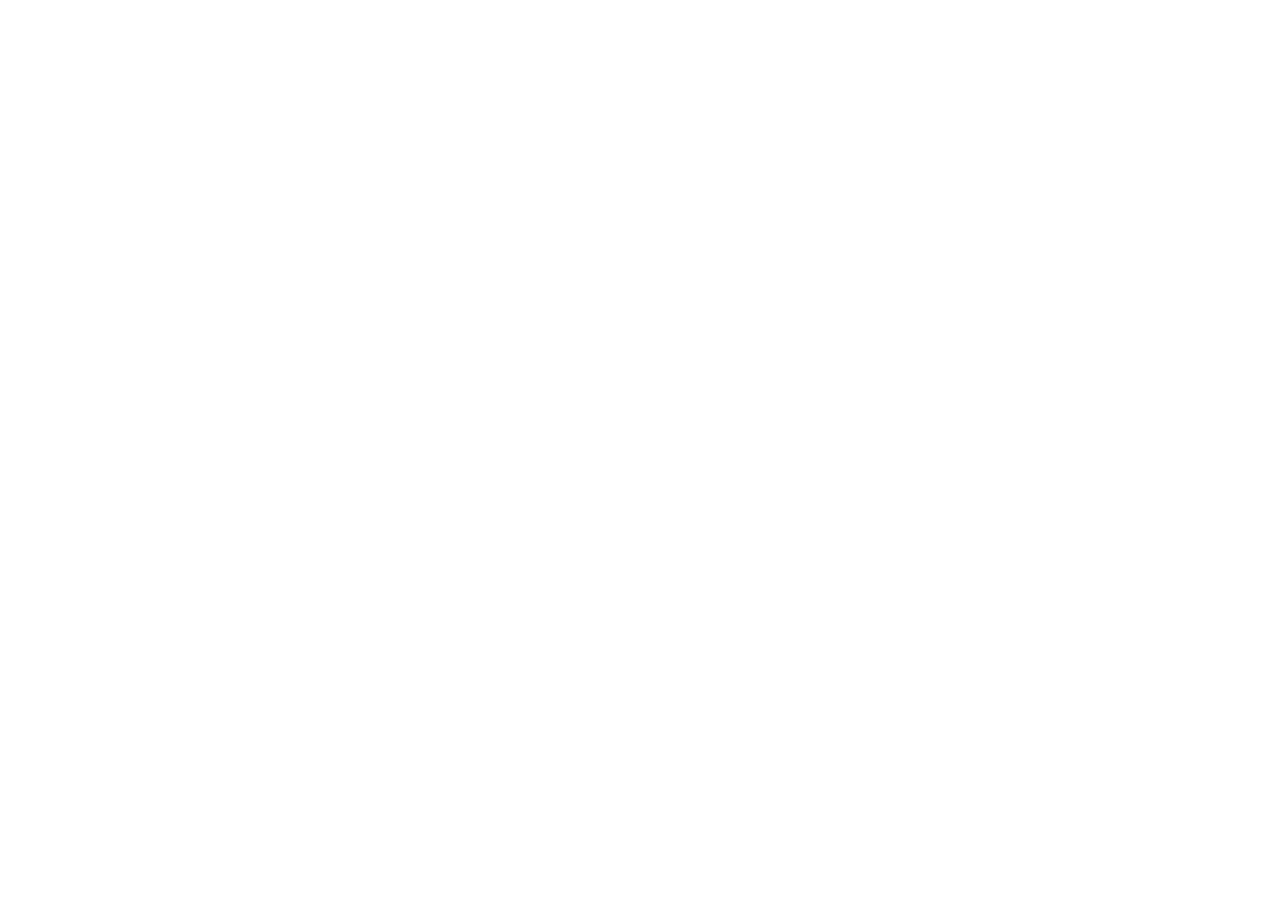
==== commit a00c9c1a: "El subdominio redirige a topdetail.puntozerosl.es; mkpc.py genera la versión de ordenador en ~/topde" ====
--- a/index.html
+++ b/index.html
@@ -2,3393 +2,15 @@
 <html lang="es">
 <head>
 <meta charset="utf-8">
-<meta name="viewport" content="width=device-width, initial-scale=1, viewport-fit=cover">
-<meta name="description" content="Top Detail Garage, detailing en Fernán Núñez (Córdoba): limpieza, tintado, pulido, cerámico y extras. Míralo en acción.">
-<meta name="theme-color" content="#060708">
+<title>Top Detail Garage</title>
 <meta name="robots" content="noindex">
-<meta property="og:title" content="Top Detail Garage">
-<meta property="og:description" content="Detailing en Fernán Núñez. Míralo en acción: del coche sucio al limpio.">
-<meta property="og:image" content="https://topdetail.puntozerosl.es/img/00-base_porsche_limpio.webp">
-<meta property="og:url" content="https://topdetail.puntozerosl.es/">
-<link rel="icon" href="img/logo-topdetail.svg">
-<style>
-  :root { padding-top: env(safe-area-inset-top, 0px); padding-bottom: env(safe-area-inset-bottom, 0px); box-sizing: border-box; }
-  *, *::before, *::after { box-sizing: inherit; }
-  body { margin: 0; }
-</style>
-<title>Top Detail Garage</title>
-<!-- Versión de ordenador: generada con _tools/mkpc.py a partir de ~/topdetail/index.html -->
-<link rel="preconnect" href="https://fonts.googleapis.com">
-<link rel="preconnect" href="https://fonts.gstatic.com" crossorigin>
-<link href="https://fonts.googleapis.com/css2?family=Cormorant+Garamond:ital,wght@0,500;0,600;0,700;1,500&family=Jost:wght@300;400;500;600&family=Inter+Tight:wght@600;700&family=Anton&family=Caveat:wght@500;600&display=swap" rel="stylesheet">
-<style>
-/* Layout: un teléfono a pantalla completa; la foto ocupa todo, los servicios cuelgan de los dos bordes y la ficha va abajo, sobre el suelo. */
-:root {
-  --void: #060708;          /* fuera del teléfono */
-  --ink: #f4f1ee;           /* texto principal */
-  --mute: #b4aaa7;          /* texto secundario, gris tirando a rojo */
-  --red: #e8192c;           /* granate de marca */
-  --red-ink: #ff4d5e;       /* granate claro para texto sobre negro (contraste) */
-  --glass: rgba(0, 0, 0, .8);
-  --line: rgba(255, 255, 255, .12);
-  --ui: 'Rajdhani', 'Arial Narrow', 'Roboto Condensed', system-ui, sans-serif;
-  color-scheme: dark;
-}
-html, body { height: 100%; }
-[hidden] { display: none !important; }
-body {
-  background: var(--void); color: var(--ink); font-family: var(--ui);
-  overflow: hidden; overscroll-behavior: none; -webkit-tap-highlight-color: transparent;
-}
-.app { height: 100%; display: grid; place-items: center; }
-.phone {
-  position: relative; height: 100%; width: min(100%, 480px, calc(100dvh * .5));
-  overflow: hidden; background: #000; touch-action: none; user-select: none; container-type: size;
-}
-
-/* Fotos a todo el ancho sobre negro (sin recortar los lados), algo por encima del centro,
-   y fundidas por abajo con el negro de la página */
-.layer, .seq {
-  --img-h: calc(100cqw * 1.7917);
-  position: absolute; left: 0; width: 100%; height: var(--img-h);
-  top: max(0px, calc((100cqh - var(--img-h)) * .3));
-  -webkit-mask-image: linear-gradient(to bottom, #000 80%, transparent 100%);
-  mask-image: linear-gradient(to bottom, #000 80%, transparent 100%);
-}
-.layer { object-fit: cover; object-position: 50% 50%; display: block; max-width: none; }
-#front { opacity: 0; will-change: opacity, transform, clip-path; }
-/* Acercamiento en vídeo: fotogramas pintados en un canvas encima de las fotos */
-.seq { opacity: 0; pointer-events: none; }
-.shade {
-  position: absolute; inset: 0; pointer-events: none;
-  background:
-    linear-gradient(to bottom, rgba(0,0,0,.55) 0, rgba(0,0,0,0) 16%),
-    linear-gradient(to top, rgba(4,3,3,.94) 0, rgba(4,3,3,.72) 20%, rgba(4,3,3,0) 38%);
-}
-.sweep {
-  position: absolute; top: 0; bottom: 0; left: 0; width: 3px; opacity: 0; pointer-events: none;
-  background: var(--red);
-  box-shadow: 0 0 14px 3px rgba(232,25,44, .75), 0 0 2px 1px #fff;
-}
-
-/* Cabecera */
-.top {
-  position: absolute; inset: 0 0 auto; display: flex; align-items: center; justify-content: space-between; gap: 12px;
-  padding-block: 14px;
-  padding-left: max(16px, env(safe-area-inset-left, 0px));
-  padding-right: max(16px, env(safe-area-inset-right, 0px));
-}
-.logo { background: none; border: 0; padding: 0; cursor: pointer; display: block; }
-.logo img { height: 38px; width: auto; display: block; mix-blend-mode: screen; }
-.cita {
-  font: 700 13px/1 var(--ui); letter-spacing: .12em; text-transform: uppercase; text-decoration: none;
-  color: var(--ink); background: var(--red); padding: 10px 14px; border-radius: 2px;
-  box-shadow: 0 4px 18px rgba(232,25,44, .35); transition: opacity .5s;
-}
-
-/* Servicios en los laterales: pestañas que salen de cada borde */
-.side { position: absolute; top: 25%; z-index: 3; display: grid; gap: 10px; }
-.side.l { left: 0; padding-left: env(safe-area-inset-left, 0px); }
-.side.r { right: 0; padding-right: env(safe-area-inset-right, 0px); }
-.side button {
-  width: 74px; height: 74px; display: grid; place-content: center; justify-items: center; gap: 6px;
-  font: 700 11px/1 var(--ui); letter-spacing: .1em; text-transform: uppercase; color: var(--ink);
-  background: var(--glass); border: 1px solid var(--line); cursor: pointer; position: relative;
-  -webkit-backdrop-filter: blur(6px); backdrop-filter: blur(6px);
-  transition: background .25s, border-color .25s, transform .55s cubic-bezier(.2,.8,.2,1), opacity .4s;
-}
-.side.l button { border-left: 0; border-radius: 0 6px 6px 0; box-shadow: inset 3px 0 0 var(--red); }
-.side.r button { border-right: 0; border-radius: 6px 0 0 6px; box-shadow: inset -3px 0 0 var(--red); }
-.side svg { width: 24px; height: 24px; fill: none; stroke: currentColor; stroke-width: 1.6; stroke-linecap: round; stroke-linejoin: round; }
-.side button[aria-current="true"] { background: var(--red); border-color: var(--red); }
-.side button:active { transform: scale(.94); }
-/* Llamada de atención en el inicio, hasta el primer toque */
-.invite .side button::after {
-  content: ""; position: absolute; inset: -1px; border-radius: inherit; pointer-events: none;
-  border: 1px solid var(--red); opacity: 0; animation: ping 2.4s ease-out infinite;
-}
-.invite .side button:nth-child(2)::after { animation-delay: .3s; }
-.invite .side.r button::after { animation-delay: .6s; }
-.invite .side.r button:nth-child(2)::after { animation-delay: .9s; }
-@keyframes ping { 0% { opacity: .9; transform: scale(1); } 70%, 100% { opacity: 0; transform: scale(1.18); } }
-
-/* Ficha inferior */
-.hud {
-  position: absolute; inset: auto 0 0; z-index: 3; display: grid; gap: 4px;
-  padding-block: 0 22px;
-  padding-left: max(16px, env(safe-area-inset-left, 0px));
-  padding-right: max(16px, env(safe-area-inset-right, 0px));
-  transition: opacity .5s;
-}
-.row { display: flex; align-items: center; justify-content: space-between; gap: 10px; }
-.eyebrow {
-  margin: 0; font-size: 12px; font-weight: 600; letter-spacing: .18em; text-transform: uppercase; color: var(--mute);
-  display: flex; align-items: center; gap: 8px; min-width: 0; flex: 1;
-}
-.eyebrow::before { content: ""; width: 8px; height: 8px; background: var(--red); flex: none; transform: rotate(45deg); }
-.count { font-size: 13px; font-weight: 600; color: var(--mute); font-variant-numeric: tabular-nums; letter-spacing: .08em; }
-h1 {
-  margin: 0; font-size: 34px; line-height: 1; font-weight: 700; text-transform: uppercase; letter-spacing: .02em;
-  text-wrap: balance; display: flex; align-items: center; gap: 0 10px; flex-wrap: wrap;
-}
-/* Palabras clave en rojo, como en la imagen corporativa */
-.desc .k { font-weight: 700; text-shadow: none; }
-.k { color: var(--red); text-shadow: 0 0 18px rgba(232,25,44, .35); }
-.tag { font-size: 12px; letter-spacing: .16em; padding: 4px 7px 3px; border: 1px solid var(--line); color: var(--mute); border-radius: 2px; }
-.tag.on { border-color: var(--red); color: var(--ink); background: rgba(232,25,44,.22); }
-.desc { margin: 2px 0 0; font-size: 16px; line-height: 1.3; font-weight: 500; color: #cbc4c1; max-width: 34ch; min-height: 2.6em; }
-/* Antes / Después: aparece cuando termina el paso automático */
-.ab { display: flex; gap: 6px; margin-top: 10px; transition: opacity .35s; }
-.ab.wait { opacity: 0; pointer-events: none; }
-.ab button {
-  flex: 1; height: 44px; font: 700 13px/1 var(--ui); letter-spacing: .14em; text-transform: uppercase; color: var(--ink);
-  background: var(--glass); border: 1px solid var(--line); border-radius: 2px; cursor: pointer; transition: background .25s, border-color .25s;
-}
-.ab button[aria-pressed="true"] { background: var(--red); border-color: var(--red); }
-.ab button:focus-visible { outline: 2px solid var(--ink); outline-offset: 2px; }
-/* Comparador de la cera: panel de cristal líquido con barra deslizante */
-.glass {
-  position: relative; margin-top: 12px; padding: 12px 16px 14px; border-radius: 22px; display: grid; gap: 8px;
-  background: linear-gradient(135deg, rgba(255,255,255,.16), rgba(255,255,255,.04) 45%, rgba(255,255,255,.09));
-  border: 1px solid rgba(255,255,255,.28);
-  box-shadow: inset 0 1px 0 rgba(255,255,255,.45), inset 0 -10px 24px rgba(255,255,255,.05), 0 10px 30px rgba(0,0,0,.45);
-  -webkit-backdrop-filter: blur(18px) saturate(180%); backdrop-filter: blur(18px) saturate(180%);
-  transition: opacity .35s;
-}
-.glass::before {
-  content: ""; position: absolute; inset: 1px 18% auto; height: 40%; border-radius: 20px 20px 50% 50%; pointer-events: none;
-  background: linear-gradient(to bottom, rgba(255,255,255,.22), rgba(255,255,255,0));
-}
-.glass.wait { opacity: 0; pointer-events: none; }
-.glass-row { display: flex; justify-content: space-between; align-items: baseline; gap: 8px; font-size: 12px; font-weight: 700; letter-spacing: .16em; text-transform: uppercase; }
-.glass-row em { font-style: normal; font-weight: 600; letter-spacing: .04em; text-transform: none; font-size: 13px; color: var(--mute); }
-#cmp { -webkit-appearance: none; appearance: none; width: 100%; height: 30px; margin: 0; background: none; cursor: grab; touch-action: none; }
-#cmp::-webkit-slider-runnable-track { height: 6px; border-radius: 3px; background: linear-gradient(to right, var(--red) var(--v, 100%), rgba(255,255,255,.22) var(--v, 100%)); }
-#cmp::-moz-range-track { height: 6px; border-radius: 3px; background: rgba(255,255,255,.22); }
-#cmp::-moz-range-progress { height: 6px; border-radius: 3px; background: var(--red); }
-#cmp::-webkit-slider-thumb {
-  -webkit-appearance: none; width: 28px; height: 28px; margin-top: -11px; border-radius: 50%;
-  background: radial-gradient(circle at 35% 30%, rgba(255,255,255,.95), rgba(255,255,255,.55) 45%, rgba(255,255,255,.25));
-  border: 2px solid var(--red); box-shadow: 0 2px 10px rgba(0,0,0,.5), 0 0 0 4px rgba(232,25,44,.25);
-}
-#cmp::-moz-range-thumb {
-  width: 24px; height: 24px; border-radius: 50%; background: rgba(255,255,255,.8);
-  border: 2px solid var(--red); box-shadow: 0 2px 10px rgba(0,0,0,.5), 0 0 0 4px rgba(232,25,44,.25);
-}
-#cmp:focus-visible { outline: 2px solid var(--ink); outline-offset: 4px; border-radius: 4px; }
-
-/* Dentro de una sección solo queda «Volver», arriba a la izquierda */
-.back {
-  position: absolute; top: 11%; left: 0; z-index: 3; height: 52px; display: flex; align-items: center; gap: 6px;
-  padding: 0 16px 0 calc(10px + env(safe-area-inset-left, 0px));
-  font: 700 13px/1 var(--ui); letter-spacing: .12em; text-transform: uppercase; color: var(--ink);
-  background: var(--glass); border: 1px solid var(--line); border-left: 0; border-radius: 0 6px 6px 0;
-  box-shadow: inset 3px 0 0 var(--red); cursor: pointer;
-  -webkit-backdrop-filter: blur(6px); backdrop-filter: blur(6px);
-  transform: translateX(-110%); transition: transform .55s cubic-bezier(.2,.8,.2,1) .12s;
-}
-.back svg { width: 18px; height: 18px; fill: none; stroke: currentColor; stroke-width: 2; stroke-linecap: round; stroke-linejoin: round; }
-.in-cat .back { transform: none; }
-.back:active { transform: scale(.95); }
-
-/* Opciones de cada sección en pestañas a los lados (en Extras: interior a la izquierda, exterior a la derecha) */
-.xside {
-  position: absolute; top: calc(11% + 64px); z-index: 3; display: grid; gap: 5px;
-  transition: transform .55s cubic-bezier(.2,.8,.2,1) .1s;
-}
-.xside.l { left: 0; padding-left: env(safe-area-inset-left, 0px); transform: translateX(-110%); }
-.xside.r { right: 0; padding-right: env(safe-area-inset-right, 0px); transform: translateX(110%); justify-items: end; }
-.in-cat .xside { transform: none; }
-.xside.r p { text-align: right; justify-self: stretch; }
-.xside p {
-  margin: 0 0 1px; font-size: 10px; font-weight: 700; letter-spacing: .2em; text-transform: uppercase; color: var(--ink);
-  padding: 0 8px; text-shadow: 0 1px 5px rgba(0,0,0,.9);
-}
-.xside button {
-  width: 74px; min-height: 40px; padding: 5px 6px; display: flex; align-items: center;
-  font: 700 10px/1.1 var(--ui); letter-spacing: .02em; text-transform: uppercase; color: var(--ink);
-  background: var(--glass); border: 1px solid var(--line); cursor: pointer;
-  -webkit-backdrop-filter: blur(6px); backdrop-filter: blur(6px); transition: background .25s, border-color .25s;
-}
-.xside.l button { border-left: 0; border-radius: 0 5px 5px 0; box-shadow: inset 2px 0 0 var(--red); text-align: left; }
-.xside.r button { border-right: 0; border-radius: 5px 0 0 5px; box-shadow: inset -2px 0 0 var(--red); text-align: right; justify-content: flex-end; }
-.xside button[aria-current="true"] { background: var(--red); border-color: var(--red); }
-.xside button:active { transform: scale(.95); }
-/* «Si hace falta»: no se eligen, se avisan; sin la franja roja y con borde discontinuo */
-.xside.l button.sup { box-shadow: none; border-style: dashed; border-left: 0; border-color: rgba(255,255,255,.34); color: var(--mute); }
-.xside.l button.sup[aria-current="true"] { color: var(--ink); background: rgba(255,255,255,.14); border-color: var(--line); }
-
-.side button:focus-visible, .cita:focus-visible, .logo:focus-visible, .back:focus-visible, .xside button:focus-visible { outline: 2px solid var(--ink); outline-offset: 2px; }
-@media (max-height: 700px) { .xside button { min-height: 34px; } .xside { gap: 4px; } }
-
-/* Pantalla de carga: el sucio pasa a limpio mientras se descargan las fotos */
-.loader {
-  position: absolute; inset: auto 0 0; z-index: 4; display: grid; gap: 10px; transition: opacity .6s;
-  padding-block: 0 26px;
-  padding-left: max(16px, env(safe-area-inset-left, 0px));
-  padding-right: max(16px, env(safe-area-inset-right, 0px));
-}
-.loader p { margin: 0; display: flex; justify-content: space-between; align-items: baseline; gap: 12px; }
-.loader b { font-size: 26px; font-weight: 700; text-transform: uppercase; letter-spacing: .03em; }
-.loader #pct { font-size: 15px; font-weight: 600; color: var(--mute); font-variant-numeric: tabular-nums; letter-spacing: .08em; }
-.bar { height: 3px; background: var(--line); overflow: hidden; }
-.bar i { display: block; height: 100%; width: 100%; background: var(--red); transform-origin: 0 50%; transform: scaleX(0); }
-.loading .hud, .loading .cita { opacity: 0; pointer-events: none; }
-.loading .side.l button, .in-cat .side.l button { transform: translateX(-110%); }
-.loading .side.r button, .in-cat .side.r button { transform: translateX(110%); }
-.side button:nth-child(2) { transition-delay: 0s, 0s, .08s, 0s; }
-.loader.done { opacity: 0; pointer-events: none; }
-
-@media (max-width: 350px) { .side button { width: 64px; height: 64px; } h1 { font-size: 30px; } }
-@media (prefers-reduced-motion: reduce) {
-  .invite .side button::after { animation: none; }
-  .side button, .back, .xside, .xside button, .hud, .loader, .cita, .ab, .ab button, .glass { transition: none; }
-}
-
-/* ── Capa final: botones de cristal (glassmorphism) y tipografía de la marca ──
-   Cinzel es la serif del rótulo y de la web original; Rajdhani queda para el texto corrido. */
-:root { --display: 'Cinzel', 'Trajan Pro', 'Times New Roman', serif; }
-.side.l { left: calc(10px + env(safe-area-inset-left, 0px)); padding-left: 0; }
-.side.r { right: calc(10px + env(safe-area-inset-right, 0px)); padding-right: 0; }
-.xside.l { left: calc(10px + env(safe-area-inset-left, 0px)); padding-left: 0; }
-.xside.r { right: calc(10px + env(safe-area-inset-right, 0px)); padding-right: 0; }
-.side.l button, .side.r button, .back, .xside.l button, .xside.r button, .ab button {
-  background: linear-gradient(140deg, rgba(255,255,255,.17), rgba(255,255,255,.04) 62%);
-  border: 1px solid rgba(255,255,255,.22);
-  box-shadow: inset 0 1px 0 rgba(255,255,255,.3), 0 10px 28px rgba(0,0,0,.45);
-  -webkit-backdrop-filter: blur(14px) saturate(170%); backdrop-filter: blur(14px) saturate(170%);
-}
-.side.l button, .side.r button { width: 72px; height: 72px; border-radius: 18px; }
-.xside.l button, .xside.r button { border-radius: 12px; }
-.back { left: calc(10px + env(safe-area-inset-left, 0px)); padding: 0 16px 0 12px; border-radius: 999px; height: 46px; }
-.ab button { border-radius: 999px; }
-.side button[aria-current="true"], .xside button[aria-current="true"], .ab button[aria-pressed="true"] {
-  background: linear-gradient(140deg, rgba(232,25,44,.8), rgba(232,25,44,.38) 70%);
-  border-color: rgba(255,120,130,.55);
-  box-shadow: inset 0 1px 0 rgba(255,255,255,.35), 0 10px 26px rgba(232,25,44,.22);
-}
-/* Ocultos: que salgan del todo por el borde aunque ahora estén separados de él */
-.loading .side.l button, .in-cat .side.l button { transform: translateX(calc(-100% - 24px)); }
-.loading .side.r button, .in-cat .side.r button { transform: translateX(calc(100% + 24px)); }
-.back { transform: translateX(calc(-100% - 24px)); }
-.in-cat .back { transform: none; }
-.xside.l { transform: translateX(calc(-100% - 24px)); }
-.xside.r { transform: translateX(calc(100% + 24px)); }
-.in-cat .xside { transform: none; }
-.cita {
-  border-radius: 999px; padding: 10px 16px;
-  background: linear-gradient(140deg, rgba(232,25,44,.92), rgba(232,25,44,.62));
-  border: 1px solid rgba(255,120,130,.5);
-  box-shadow: inset 0 1px 0 rgba(255,255,255,.35), 0 8px 22px rgba(232,25,44,.3);
-  -webkit-backdrop-filter: blur(10px); backdrop-filter: blur(10px);
-}
-.tag { border-radius: 999px; padding: 4px 9px 3px; background: rgba(255,255,255,.07); border-color: rgba(255,255,255,.2); }
-.tag.on { background: rgba(232,25,44,.3); border-color: rgba(255,120,130,.5); }
-
-/* Ficha de abajo, más sobria: sin rombo ni brillo, título en la serif de la marca */
-.eyebrow::before { display: none; }
-.eyebrow { font-size: 11px; letter-spacing: .22em; color: rgba(255,255,255,.5); }
-h1 { font-family: var(--display); text-transform: none; font-weight: 600; font-size: 25px; line-height: 1.2; letter-spacing: .02em; }
-.k { text-shadow: none; }
-.desc { font-size: 15px; color: rgba(255,255,255,.7); }
-.loader b { font-family: var(--display); font-weight: 600; font-size: 21px; text-transform: none; letter-spacing: .02em; }
-@media (max-width: 350px) { h1 { font-size: 22px; } }
-
-/* Todos los botones a la izquierda, en una columna */
-.side.l { top: 15%; gap: 8px; }
-.side.l button { width: 66px; height: 66px; }
-.xside.l {
-  max-height: calc(100cqh - 11cqh - 64px - var(--hud-h, 190px) - 24px);
-  overflow-y: auto; overscroll-behavior: contain; scrollbar-width: none; touch-action: pan-y;
-  padding-bottom: 6px; justify-items: start;
-}
-.xside.l::-webkit-scrollbar { display: none; }
-.xside.l p { margin-top: 6px; }
-.xside.l p:first-child { margin-top: 0; }
-@media (max-height: 760px) { .side.l button { width: 60px; height: 60px; } .side.l { top: 13%; gap: 6px; } }
-
-/* Bienvenida en la pantalla de carga con el logo real; en el inicio solo el coche */
-.welcome { display: grid; justify-items: center; gap: 4px; margin-bottom: 4px; }
-.hello { font-family: var(--display); font-size: 14px; letter-spacing: .32em; text-transform: uppercase; color: rgba(255,255,255,.72); }
-.brand { width: min(80%, 340px); height: auto; display: block; }
-.loader p { justify-content: flex-end; }
-.hud.empty { opacity: 0; pointer-events: none; }
-.logo img { mix-blend-mode: normal; height: 40px; }
-
-/* Los cuatro servicios en una fila abajo (en el inicio no hay ficha, así que el sitio es suyo) */
-.side.l {
-  top: auto; left: max(16px, env(safe-area-inset-left, 0px)); right: max(16px, env(safe-area-inset-right, 0px));
-  bottom: calc(18px + env(safe-area-inset-bottom, 0px));
-  display: grid; grid-template-columns: repeat(4, minmax(0, 1fr)); gap: 8px;
-}
-.side.l button { width: auto; height: 74px; border-radius: 18px; }
-.loading .side.l button, .in-cat .side.l button { transform: translateY(calc(100% + 60px)); }
-.side.l button:nth-child(2) { transition-delay: 0s, 0s, .05s, 0s; }
-.side.l button:nth-child(3) { transition-delay: 0s, 0s, .1s, 0s; }
-.side.l button:nth-child(4) { transition-delay: 0s, 0s, .15s, 0s; }
-@media (max-height: 760px) { .side.l { top: auto; gap: 6px; } .side.l button { width: auto; height: 66px; } }
-
-/* ── Capa del cuestionario de Javi (2026-11-05) ──
-   Granate, títulos anchos y sólidos en mayúsculas, esquinas un poco redondeadas, iconos de línea fina,
-   fotos oscuras de cine, animación solo en lo importante, más información a la vista y la ficha del taller. */
-:root { --display: 'Archivo', 'Arial Black', system-ui, sans-serif; --r: 10px; }
-h1, .loader b, .hello, .sheet h2, .sheet h3, .badge { font-family: var(--display); font-stretch: 125%; text-transform: uppercase; }
-h1 { font-weight: 800; font-size: 22px; line-height: 1.1; letter-spacing: .01em; }
-.loader b { font-weight: 800; font-size: 18px; }
-.hello { font-weight: 600; font-size: 11px; letter-spacing: .3em; }
-.k, .desc .k { color: var(--red-ink); }
-@media (max-width: 350px) { h1 { font-size: 19px; } }
-/* Esquinas un poco redondeadas (antes: píldoras y círculos) */
-.side.l button { border-radius: 12px; }
-.xside.l button, .xside.r button { border-radius: 8px; }
-.back, .ab button, .cita { border-radius: var(--r); }
-.tag { border-radius: 6px; }
-.glass { border-radius: 14px; }
-/* Iconos de línea fina */
-.side svg { stroke-width: 1.15; width: 26px; height: 26px; }
-.back svg { stroke-width: 1.4; }
-/* Fotos oscuras y de cine: algo más de contraste, menos saturación y viñeta */
-.layer, .seq { filter: contrast(1.06) saturate(.88) brightness(.94); }
-.shade {
-  background:
-    radial-gradient(120% 70% at 50% 40%, rgba(0,0,0,0) 55%, rgba(0,0,0,.5) 100%),
-    linear-gradient(to bottom, rgba(0,0,0,.55) 0, rgba(0,0,0,0) 16%),
-    linear-gradient(to top, rgba(4,3,3,.94) 0, rgba(4,3,3,.72) 20%, rgba(4,3,3,0) 38%);
-}
-/* Animación la justa: el aviso de «toca aquí» solo en el servicio estrella */
-.invite .side button::after { animation: none; opacity: 0; }
-.invite .side button.star::after { animation: ping 2.4s ease-out infinite; animation-delay: .4s; }
-/* Barra de abajo con cinco botones: Pintura (estrella), Limpieza, Tintado, Extras y El taller */
-.side.l { grid-template-columns: repeat(5, minmax(0, 1fr)); gap: 6px; }
-.side.l button { font-size: 10px; letter-spacing: .05em; overflow: visible; }
-.side.l button.star { border-color: rgba(255,120,130,.6); background: linear-gradient(140deg, rgba(232,25,44,.42), rgba(232,25,44,.12) 70%); }
-.badge {
-  position: absolute; top: -8px; left: 50%; transform: translateX(-50%); white-space: nowrap;
-  font-size: 8px; font-weight: 800; letter-spacing: .12em; padding: 3px 6px 2px; border-radius: 5px;
-  background: var(--red); color: var(--ink); box-shadow: 0 2px 8px rgba(0,0,0,.5);
-}
-/* Ficha técnica de cada servicio: más información a la vista */
-.spec { display: flex; flex-wrap: wrap; gap: 5px; margin: 6px 0 0; padding: 0; list-style: none; }
-.spec:empty { display: none; }
-.spec li {
-  font-size: 11px; font-weight: 700; letter-spacing: .08em; text-transform: uppercase; color: rgba(255,255,255,.8);
-  padding: 4px 8px 3px; border: 1px solid rgba(255,255,255,.16); border-radius: 6px; background: rgba(255,255,255,.05);
-}
-.desc { max-width: 40ch; min-height: 0; }
-
-/* ── El taller: hoja con cómo trabajamos, Top Detail Report, servicios, bonos, reseñas, horario y redes ── */
-.sheet {
-  position: absolute; inset: 0; z-index: 6; overflow-y: auto; overscroll-behavior: contain; touch-action: pan-y;
-  user-select: text; scrollbar-width: none;
-  background: linear-gradient(to bottom, rgba(6,5,5,.9), rgba(6,5,5,.97) 26%);
-  -webkit-backdrop-filter: blur(16px); backdrop-filter: blur(16px);
-  padding: 0 max(16px, env(safe-area-inset-right, 0px)) calc(32px + env(safe-area-inset-bottom, 0px)) max(16px, env(safe-area-inset-left, 0px));
-  opacity: 0; visibility: hidden; transform: translateY(18px);
-  transition: opacity .3s, transform .4s cubic-bezier(.2,.8,.2,1), visibility 0s .4s;
-}
-.sheet::-webkit-scrollbar { display: none; }
-.sheet.open { opacity: 1; visibility: visible; transform: none; transition: opacity .3s, transform .4s cubic-bezier(.2,.8,.2,1); }
-.sheet-head {
-  position: sticky; top: 0; z-index: 1; display: flex; align-items: center; justify-content: space-between; gap: 12px;
-  padding: 16px 0 14px; background: linear-gradient(rgba(8,6,6,.98) 72%, rgba(8,6,6,0));
-}
-.sheet h2 { margin: 0; font-size: 19px; font-weight: 800; letter-spacing: .02em; }
-.sheet h2 .k { color: var(--red-ink); }
-.sheet h3 { margin: 0 0 10px; font-size: 14px; font-weight: 800; letter-spacing: .03em; display: flex; align-items: center; gap: 8px; }
-.sheet h3::before { content: ""; width: 14px; height: 2px; background: var(--red); flex: none; }
-.sheet section { padding: 20px 0; border-top: 1px solid var(--line); }
-.sheet p { margin: 0 0 10px; font-size: 15px; line-height: 1.42; font-weight: 500; color: rgba(255,255,255,.76); }
-.sheet strong { color: var(--ink); }
-.btn {
-  display: inline-flex; align-items: center; justify-content: center; gap: 8px; min-height: 44px; padding: 0 16px;
-  font: 700 13px/1 var(--ui); letter-spacing: .12em; text-transform: uppercase; color: var(--ink); text-decoration: none; cursor: pointer;
-  background: linear-gradient(140deg, rgba(255,255,255,.15), rgba(255,255,255,.04) 62%);
-  border: 1px solid rgba(255,255,255,.22); border-radius: var(--r);
-  box-shadow: inset 0 1px 0 rgba(255,255,255,.25);
-}
-.btn.red { background: linear-gradient(140deg, rgba(232,25,44,.95), rgba(232,25,44,.6)); border-color: rgba(255,120,130,.5); }
-.btn svg { width: 18px; height: 18px; fill: none; stroke: currentColor; stroke-width: 1.4; stroke-linecap: round; stroke-linejoin: round; }
-.btns { display: flex; flex-wrap: wrap; gap: 8px; }
-.btns .btn { flex: 1 1 140px; }
-.close { width: 44px; height: 44px; padding: 0; flex: none; }
-.btn:focus-visible, .close:focus-visible, .sheet summary:focus-visible, .sheet input:focus-visible { outline: 2px solid var(--ink); outline-offset: 2px; }
-/* Pendiente de datos del cliente: se ve claro qué falta */
-.pending {
-  display: inline-block; margin: 2px 0 8px; padding: 4px 8px 3px; font-size: 11px; font-weight: 700; letter-spacing: .08em;
-  text-transform: uppercase; color: #ffc2c7; border: 1px dashed rgba(255,120,130,.6); border-radius: 6px;
-}
-/* Cómo trabajamos: pasos que aparecen al llegar a ellos */
-.steps { list-style: none; margin: 0; padding: 0; display: grid; gap: 10px; counter-reset: s; }
-.steps li {
-  counter-increment: s; position: relative; padding: 12px 12px 12px 52px; border: 1px solid var(--line); border-radius: var(--r);
-  background: rgba(255,255,255,.03);
-}
-.steps li::before {
-  content: counter(s, decimal-leading-zero); position: absolute; left: 12px; top: 12px;
-  font: 800 15px/1 var(--display); font-stretch: 125%; color: var(--red-ink);
-}
-.steps b { display: block; font: 800 13px/1.2 var(--display); font-stretch: 125%; text-transform: uppercase; margin-bottom: 4px; }
-.steps span { display: block; font-size: 14px; line-height: 1.38; color: rgba(255,255,255,.72); }
-.reveal { opacity: 0; transform: translateY(14px); transition: opacity .5s, transform .5s cubic-bezier(.2,.8,.2,1); }
-.reveal.in { opacity: 1; transform: none; }
-/* Top Detail Report */
-.report { border: 1px solid rgba(255,120,130,.35); border-radius: var(--r); background: rgba(232,25,44,.08); margin: 4px 0 12px; }
-.report summary { list-style: none; cursor: pointer; padding: 12px 14px; font-weight: 700; letter-spacing: .1em; text-transform: uppercase; font-size: 13px; display: flex; justify-content: space-between; }
-.report summary::-webkit-details-marker { display: none; }
-.report summary::after { content: "+"; font-size: 18px; line-height: .8; }
-.report[open] summary::after { content: "–"; }
-.rep { padding: 0 14px 14px; display: grid; gap: 10px; }
-.rep-row { display: flex; justify-content: space-between; gap: 10px; font-size: 13px; border-bottom: 1px solid var(--line); padding-bottom: 6px; color: rgba(255,255,255,.72); }
-.rep-row b { color: var(--ink); text-align: right; }
-.rep-img { display: grid; grid-template-columns: 1fr 1fr; gap: 6px; }
-.rep-img figure { margin: 0; position: relative; }
-.rep-img img { width: 100%; aspect-ratio: 1; object-fit: cover; border-radius: 8px; display: block; filter: contrast(1.06) saturate(.88); }
-.rep-img figcaption { position: absolute; left: 6px; bottom: 6px; font-size: 10px; font-weight: 700; letter-spacing: .12em; text-transform: uppercase; background: rgba(0,0,0,.65); padding: 3px 6px; border-radius: 5px; }
-.rep ul { margin: 0; padding-left: 18px; font-size: 13px; line-height: 1.5; color: rgba(255,255,255,.76); }
-.code { display: flex; gap: 8px; }
-.code input {
-  flex: 1; min-width: 0; height: 44px; padding: 0 12px; font: 600 16px/1 var(--ui); letter-spacing: .14em; text-transform: uppercase;
-  color: var(--ink); background: rgba(255,255,255,.06); border: 1px solid rgba(255,255,255,.22); border-radius: var(--r);
-}
-.code input::placeholder { color: rgba(255,255,255,.38); }
-/* Servicios: lista sencilla */
-.svc { list-style: none; margin: 0 0 6px; padding: 0; }
-.svc-g { margin: 14px 0 4px; font-size: 11px; font-weight: 700; letter-spacing: .2em; text-transform: uppercase; color: rgba(255,255,255,.5); }
-.svc li { display: flex; align-items: center; gap: 10px; padding: 10px 0; border-bottom: 1px solid var(--line); }
-.svc li div { flex: 1; min-width: 0; }
-.svc li b { display: block; font-size: 15px; font-weight: 700; letter-spacing: .04em; text-transform: uppercase; }
-.svc li span { display: block; font-size: 13px; line-height: 1.35; color: rgba(255,255,255,.66); }
-.svc li em { font-style: normal; font-size: 10px; font-weight: 700; letter-spacing: .12em; text-transform: uppercase; color: #ffc2c7; }
-.svc .go { min-height: 36px; padding: 0 12px; font-size: 11px; flex: none; }
-/* Bonos y packs */
-.packs { display: grid; gap: 8px; }
-.pack { padding: 12px 14px; border: 1px solid var(--line); border-radius: var(--r); background: rgba(255,255,255,.03); }
-.pack b { display: block; font: 800 13px/1.2 var(--display); font-stretch: 125%; text-transform: uppercase; margin-bottom: 4px; }
-.pack span { display: block; font-size: 14px; line-height: 1.38; color: rgba(255,255,255,.72); }
-.pack small { display: block; margin-top: 6px; font-size: 12px; font-weight: 700; letter-spacing: .1em; text-transform: uppercase; color: var(--red-ink); }
-/* Horario y mapa */
-.hours { width: 100%; border-collapse: collapse; margin: 0 0 12px; font-size: 14px; }
-.hours td { padding: 7px 0; border-bottom: 1px solid var(--line); color: rgba(255,255,255,.76); }
-.hours td:last-child { text-align: right; color: var(--ink); font-weight: 600; }
-.map { width: 100%; aspect-ratio: 4 / 3; border: 0; border-radius: var(--r); display: block; margin: 0 0 12px; filter: invert(.9) hue-rotate(180deg) saturate(.6) contrast(.9); background: #111; }
-@media (prefers-reduced-motion: reduce) { .sheet, .reveal { transition: none; } .reveal { opacity: 1; transform: none; } }
-
-/* Dossier de servicios: claims, valores, características del report, notas y precios */
-.tagline { margin: -6px 0 4px; font-size: 11px; font-weight: 700; letter-spacing: .14em; text-transform: uppercase; color: rgba(255,255,255,.5); }
-.claim { font: 800 21px/1.12 var(--display) !important; font-stretch: 125% !important; text-transform: uppercase; color: var(--ink) !important; margin-bottom: 12px !important; }
-.claim.sm { font-size: 16px !important; }
-.values { display: grid; grid-template-columns: 1fr 1fr; gap: 8px; }
-.values div { padding: 10px 12px; border: 1px solid var(--line); border-radius: var(--r); background: rgba(255,255,255,.03); }
-.values b { display: block; font: 800 12px/1.2 var(--display); font-stretch: 125%; text-transform: uppercase; color: var(--red-ink); margin-bottom: 3px; }
-.values span { font-size: 13px; line-height: 1.35; color: rgba(255,255,255,.72); }
-.feats { list-style: none; margin: 0 0 10px; padding: 0; display: grid; grid-template-columns: 1fr 1fr; gap: 6px; }
-.feats li { font-size: 12px; font-weight: 700; letter-spacing: .06em; text-transform: uppercase; padding: 8px 10px; border-left: 2px solid var(--red); background: rgba(255,255,255,.04); border-radius: 0 6px 6px 0; }
-.sheet .note { font-size: 13px; color: rgba(255,255,255,.6); }
-.rep-h { margin: 4px 0 0 !important; font-size: 11px !important; font-weight: 700; letter-spacing: .16em; text-transform: uppercase; color: var(--red-ink) !important; }
-.svc li i { font-style: normal; display: block; margin-top: 2px; font-size: 13px; font-weight: 700; color: var(--red-ink); letter-spacing: .04em; }
-.price { margin: 2px 0 0; font-size: 14px; font-weight: 600; letter-spacing: .04em; color: rgba(255,255,255,.78); }
-.price:empty { display: none; }
-.sheet section { scroll-margin-top: 118px; }
-.price .k { font-weight: 800; font-size: 17px; }
-/* ── Cambios de Javi (2026-11-06) ──
-   Pantalla de inicio tipo «pulsa para empezar», «Top ventas» en la limpieza premium
-   y El taller con titulares en dos pesos, línea de tiempo, teoría en acordeón y preguntas frecuentes. */
-/* Inicio: al terminar la carga, se pide deslizar hacia arriba para empezar */
-.start {
-  display: grid; justify-items: center; gap: 4px; margin: 6px auto 0; padding: 8px 16px 0; background: none; border: 0;
-  color: var(--ink); font: inherit; cursor: pointer; text-align: center; -webkit-tap-highlight-color: transparent;
-}
-.start[hidden] { display: none; }
-.start .chev { display: grid; justify-items: center; height: 30px; }
-.start .chev i { width: 14px; height: 14px; border: solid var(--red-ink); border-width: 2px 0 0 2px; transform: rotate(45deg); margin-top: -6px; opacity: .3; animation: chev 1.6s ease-in-out infinite; }
-.start .chev i:nth-child(1) { animation-delay: .3s; }
-.start .chev i:nth-child(2) { animation-delay: .15s; }
-.start b { font: 800 15px/1.1 var(--display); font-stretch: 125%; text-transform: uppercase; letter-spacing: .06em; animation: blink 2.2s ease-in-out infinite; }
-.start span { font-size: 13px; font-weight: 500; color: rgba(255,255,255,.66); letter-spacing: .02em; }
-.start:focus-visible { outline: 2px solid var(--ink); outline-offset: 4px; border-radius: var(--r); }
-@keyframes chev { 0%, 100% { opacity: .2; transform: translateY(4px) rotate(45deg); } 50% { opacity: 1; transform: translateY(-2px) rotate(45deg); } }
-@keyframes blink { 0%, 100% { opacity: 1; } 50% { opacity: .45; } }
-.loader.ready #pct, .loader.ready .bar { display: none; }
-.loader.done { transform: translateY(-36px); transition: opacity .6s, transform .6s cubic-bezier(.2,.8,.2,1); }
-@media (prefers-reduced-motion: reduce) { .start .chev i, .start b { animation: none; opacity: 1; } .loader.done { transform: none; } }
-/* «Top ventas»: etiqueta en el botón de la opción y primera píldora de la ficha */
-.xside button { position: relative; overflow: visible; }
-.xside button .badge { top: -7px; left: auto; right: -4px; transform: none; font-size: 7px; padding: 2px 5px 1px; }
-.spec li.hot { color: var(--ink); background: var(--red); border-color: var(--red); }
-
-/* El taller, estilo editorial: titular fino + palabra fuerte, subrayado rojo y aparición desenfocada */
-.sheet h3 {
-  display: block; margin: 0 0 14px; font: 300 27px/1.06 var(--display); font-stretch: 100%; text-transform: none;
-  letter-spacing: -.01em; color: rgba(255,255,255,.9);
-}
-.sheet h3::before { display: none; }
-.sheet h3 b { font-weight: 800; font-stretch: 112%; color: var(--ink); }
-.sheet h3 small { display: block; margin-bottom: 8px; font: 700 10px/1 var(--ui); letter-spacing: .24em; text-transform: uppercase; color: var(--red-ink); }
-.sheet section { padding: 28px 0; }
-.u { background: linear-gradient(var(--red), var(--red)) 0 100% / 0 2px no-repeat; padding-bottom: 2px; transition: background-size .9s cubic-bezier(.2,.8,.2,1) .25s; }
-.in .u, .u.in { background-size: 100% 2px; }
-.strike { position: relative; color: rgba(255,255,255,.55); font-weight: 300; }
-.strike::after { content: ""; position: absolute; left: -2px; right: -2px; top: 52%; height: 2px; background: var(--red); transform: scaleX(0); transform-origin: 0 50%; transition: transform .6s cubic-bezier(.2,.8,.2,1) .35s; }
-.in .strike::after { transform: scaleX(1); }
-.claim { font: 300 25px/1.1 var(--display) !important; font-stretch: 100% !important; text-transform: none; }
-.claim b { font-weight: 800; font-stretch: 112%; }
-.reveal { filter: blur(6px); transition: opacity .7s, transform .7s cubic-bezier(.2,.8,.2,1), filter .7s; }
-.reveal.in { filter: none; }
-/* Cifras */
-.stats { display: grid; grid-template-columns: repeat(3, 1fr); margin: 16px 0 4px; }
-.stats div { padding: 2px 10px; border-left: 1px solid rgba(255,255,255,.16); }
-.stats b { display: block; font: 300 28px/1 var(--display); color: var(--ink); white-space: nowrap; }
-.stats b small { font-size: 13px; color: rgba(255,255,255,.6); margin-left: 2px; }
-.stats span { display: block; margin-top: 6px; font-size: 9px; font-weight: 700; letter-spacing: .14em; text-transform: uppercase; color: rgba(255,255,255,.5); line-height: 1.35; }
-/* Línea de tiempo: el paso a la vista se marca con la barra roja */
-.steps { gap: 0; }
-.steps li { padding: 14px 4px 14px 46px; border: 0; border-left: 1px solid rgba(255,255,255,.12); border-radius: 0; background: none; transition: opacity .7s, transform .7s cubic-bezier(.2,.8,.2,1), filter .7s, border-color .4s; }
-.steps li::before { left: 14px; top: 16px; font: 600 11px/1 var(--ui); letter-spacing: .1em; color: rgba(255,255,255,.4); }
-.steps li::after { content: ""; position: absolute; left: -2px; top: 10px; bottom: 10px; width: 3px; border-radius: 2px; background: var(--red); transform: scaleY(0); transition: transform .5s cubic-bezier(.2,.8,.2,1); }
-.steps li.on::after { transform: none; }
-.steps li.on::before { color: var(--red-ink); }
-.steps b { font: 600 16px/1.2 var(--ui); text-transform: none; letter-spacing: .01em; }
-.steps li:not(.on) b { color: rgba(255,255,255,.62); }
-/* Qué incluye cada limpieza */
-.cmp-t { width: 100%; border-collapse: collapse; font-size: 13px; margin: 4px 0 12px; }
-.cmp-t th, .cmp-t td { padding: 9px 4px; border-bottom: 1px solid var(--line); text-align: center; }
-.cmp-t th:first-child, .cmp-t td:first-child { text-align: left; color: rgba(255,255,255,.76); padding-left: 0; }
-.cmp-t thead th { font: 800 11px/1.2 var(--display); font-stretch: 112%; text-transform: uppercase; letter-spacing: .04em; vertical-align: bottom; }
-.cmp-t thead th small { display: block; font: 700 9px/1.2 var(--ui); letter-spacing: .1em; color: var(--red-ink); margin-top: 3px; }
-.cmp-t thead th.tp { color: var(--ink); background: rgba(232,25,44,.28); border-radius: 8px 8px 0 0; }
-.cmp-t td.tp { background: rgba(232,25,44,.14); }
-.cmp-t .y { color: var(--red-ink); font-weight: 800; font-size: 15px; }
-.cmp-t .no { color: rgba(255,255,255,.28); }
-/* Teoría: del problema a la protección, en acordeón con su foto */
-.theory-img { position: relative; margin: 0 0 6px; border-radius: var(--r); overflow: hidden; aspect-ratio: 4 / 3; background: #111; }
-.theory-img img { position: absolute; inset: 0; width: 100%; height: 100%; object-fit: cover; opacity: 0; transition: opacity .6s; filter: contrast(1.06) saturate(.88) brightness(.94); }
-.theory-img img.on { opacity: 1; }
-.theory-img .lbl { position: absolute; left: 10px; top: 10px; z-index: 1; font-size: 9px; font-weight: 700; letter-spacing: .16em; text-transform: uppercase; background: rgba(0,0,0,.6); padding: 4px 7px 3px; border-radius: 5px; }
-.theory-img .rd { position: absolute; right: 10px; bottom: 8px; z-index: 1; font-size: 9px; letter-spacing: .08em; color: rgba(255,255,255,.55); }
-.dot { position: absolute; z-index: 1; display: flex; align-items: center; gap: 6px; font-size: 10px; font-weight: 700; letter-spacing: .04em; transition: opacity .4s; }
-.dot::before { content: ""; width: 9px; height: 9px; border-radius: 50%; background: var(--red); box-shadow: 0 0 0 4px rgba(232,25,44,.3); flex: none; }
-.dot span { background: rgba(0,0,0,.65); padding: 3px 6px; border-radius: 5px; }
-.theory-img:not(.p0) .dot { opacity: 0; }
-.acc { border-bottom: 1px solid var(--line); }
-.acc summary { list-style: none; cursor: pointer; display: flex; align-items: center; gap: 12px; padding: 14px 0; font-size: 16px; font-weight: 600; }
-.acc summary::-webkit-details-marker { display: none; }
-.acc summary i { font-style: normal; font-size: 11px; font-weight: 600; letter-spacing: .1em; color: rgba(255,255,255,.4); width: 18px; }
-.acc summary::after { content: "+"; margin-left: auto; width: 28px; height: 28px; flex: none; display: grid; place-items: center; border: 1px solid rgba(255,255,255,.3); border-radius: 50%; font-size: 16px; font-weight: 400; transition: transform .3s, background .3s, color .3s; }
-.acc[open] summary::after { transform: rotate(45deg); background: var(--ink); color: #000; border-color: var(--ink); }
-.acc[open] summary i { color: var(--red-ink); }
-.acc[open] { border-bottom-color: var(--red); }
-.acc .body { padding: 0 0 16px 30px; }
-.acc .body p { font-size: 14px; }
-.big { font: 300 22px/1.12 var(--display) !important; color: var(--ink) !important; margin: 4px 0 12px !important; }
-.lvl { display: flex; gap: 6px; flex-wrap: wrap; margin: 0 0 10px; }
-.lvl span { font-size: 11px; font-weight: 700; letter-spacing: .1em; text-transform: uppercase; padding: 6px 9px 5px; border: 1px solid rgba(255,255,255,.2); border-radius: 6px; }
-.lvl span.on { background: var(--red); border-color: var(--red); }
-.motto { margin: 16px 0 0 !important; font-size: 16px !important; color: rgba(255,255,255,.6) !important; }
-.motto b { color: var(--ink); }
-@media (prefers-reduced-motion: reduce) { .reveal { filter: none; } .u { background-size: 100% 2px; transition: none; } .strike::after { transform: scaleX(1); transition: none; } .steps li::after { transition: none; } }
-/* Galería de trabajos reales (fotos de las redes de Javi) */
-.gal > figure { flex: 0 0 62%; margin: 0; position: relative; border-radius: var(--r); overflow: hidden; aspect-ratio: 3 / 4.4; background: #111; box-shadow: 0 12px 28px rgba(0,0,0,.4); }
-.gal img { width: 100%; height: 100%; object-fit: cover; display: block; }
-.gal figcaption { position: absolute; inset: auto 0 0; padding: 26px 10px 9px; font-size: 12px; font-weight: 600; line-height: 1.3; background: linear-gradient(to top, rgba(0,0,0,.85), rgba(0,0,0,0)); }
-/* ── El taller por pestañas (2026-11-06): menos scroll, más profundidad ── */
-.sheet-head { flex-wrap: wrap; row-gap: 10px; padding-bottom: 8px; background: linear-gradient(rgba(8,6,6,.98) 86%, rgba(8,6,6,0)); }
-.tabs { order: 3; flex: 1 0 100%; display: flex; gap: 6px; overflow-x: auto; scrollbar-width: none; margin: 0 -16px; padding: 0 16px 6px; scroll-snap-type: x proximity; }
-.tabs::-webkit-scrollbar { display: none; }
-.tabs button {
-  flex: none; scroll-snap-align: start; min-height: 36px; padding: 0 13px; border-radius: 999px; cursor: pointer;
-  font: 700 11px/1 var(--ui); letter-spacing: .12em; text-transform: uppercase; color: rgba(255,255,255,.66);
-  background: rgba(255,255,255,.05); border: 1px solid rgba(255,255,255,.14); transition: background .25s, color .25s, border-color .25s;
-}
-.tabs button[aria-selected="true"] { color: var(--ink); background: var(--red); border-color: var(--red); box-shadow: 0 6px 18px rgba(232,25,44,.45); }
-.tabs button:focus-visible { outline: 2px solid var(--ink); outline-offset: 2px; }
-.tab-p[hidden] { display: none; }
-.tab-p { animation: tabin .45s cubic-bezier(.2,.8,.2,1); padding-bottom: 76px; }
-.tab-p.l { animation-name: tabin-l; }
-@keyframes tabin { from { opacity: 0; transform: translateX(26px); } to { opacity: 1; transform: none; } }
-@keyframes tabin-l { from { opacity: 0; transform: translateX(-26px); } to { opacity: 1; transform: none; } }
-.tab-p > section:first-of-type, .tab-p > .hero + section { border-top: 0; padding-top: 18px; }
-/* Cabecera con foto */
-.hero {
-  position: relative; display: grid; align-content: end; gap: 4px; min-height: 190px; margin: 4px 0 0; padding: 16px;
-  border-radius: 14px; overflow: hidden; background: #111 var(--bg) center 58% / cover;
-  box-shadow: 0 18px 40px rgba(0,0,0,.5), inset 0 1px 0 rgba(255,255,255,.12);
-}
-.hero::before { content: ""; position: absolute; inset: 0; background: linear-gradient(to top, rgba(6,5,5,.95), rgba(6,5,5,.35) 60%, rgba(6,5,5,.1)); }
-.hero > * { position: relative; margin: 0; }
-.hero .tagline { margin: 0 0 4px; color: rgba(255,255,255,.7); }
-.hero b { font: 300 26px/1.05 var(--display); color: var(--ink); }
-.hero b .k { font-weight: 800; font-stretch: 112%; display: block; }
-.hero > span { font-size: 12px; letter-spacing: .08em; color: rgba(255,255,255,.6); }
-/* Tarjetas con algo de volumen */
-.values div, .pack, .report, .why li {
-  background: linear-gradient(160deg, rgba(255,255,255,.075), rgba(255,255,255,.015) 70%);
-  border: 1px solid rgba(255,255,255,.1); box-shadow: inset 0 1px 0 rgba(255,255,255,.07), 0 12px 28px rgba(0,0,0,.35);
-}
-/* Carruseles horizontales */
-.rail { display: flex; gap: 10px; overflow-x: auto; scroll-snap-type: x mandatory; scrollbar-width: none; margin: 0 -16px; padding: 4px 16px 14px; list-style: none; }
-.rail::-webkit-scrollbar { display: none; }
-.rail > * { flex: 0 0 76%; scroll-snap-align: start; }
-.why { counter-reset: w; }
-.why li { counter-increment: w; position: relative; padding: 16px 14px; border-radius: var(--r); min-height: 150px; }
-.why li::before { content: counter(w, decimal-leading-zero); display: block; margin-bottom: 18px; font: 300 30px/1 var(--display); color: var(--red-ink); }
-.why b { display: block; font: 800 13px/1.2 var(--display); font-stretch: 112%; text-transform: uppercase; margin-bottom: 6px; }
-.why span { display: block; font-size: 14px; line-height: 1.38; color: rgba(255,255,255,.72); }
-.swipe-h { margin: -4px 0 6px !important; font-size: 11px !important; letter-spacing: .14em; text-transform: uppercase; color: rgba(255,255,255,.4) !important; }
-/* Lo que has mirado */
-.picks { display: flex; flex-wrap: wrap; gap: 6px; margin: 0 0 14px; }
-.picks .empty { font-size: 13px; color: rgba(255,255,255,.5); }
-.pick { display: inline-flex; align-items: center; gap: 6px; padding: 6px 6px 6px 10px; border-radius: 8px; font-size: 13px; font-weight: 600; background: rgba(232,25,44,.2); border: 1px solid rgba(255,120,130,.45); }
-.pick small { font-size: 10px; letter-spacing: .1em; text-transform: uppercase; color: rgba(255,255,255,.55); }
-.pick button { width: 24px; height: 24px; display: grid; place-items: center; border: 0; border-radius: 6px; background: rgba(255,255,255,.1); color: var(--ink); font-size: 14px; cursor: pointer; }
-.pick.av { background: rgba(255,255,255,.06); border-style: dashed; border-color: rgba(255,255,255,.3); }
-/* Botón flotante de WhatsApp del taller */
-.sheet-cta {
-  position: sticky; bottom: calc(12px + env(safe-area-inset-bottom, 0px)); z-index: 2; display: flex; align-items: center; justify-content: center; gap: 10px;
-  min-height: 52px; margin: -64px 0 0; border-radius: 14px; text-decoration: none; color: var(--ink);
-  font: 700 13px/1 var(--ui); letter-spacing: .12em; text-transform: uppercase;
-  background: linear-gradient(140deg, rgba(232,25,44,.98), rgba(170,16,32,.95)); border: 1px solid rgba(255,120,130,.55);
-  box-shadow: 0 14px 34px rgba(0,0,0,.6), inset 0 1px 0 rgba(255,255,255,.2);
-}
-.sheet-cta svg { width: 20px; height: 20px; fill: none; stroke: currentColor; stroke-width: 1.5; stroke-linejoin: round; }
-.n { display: inline-grid; place-items: center; min-width: 20px; height: 20px; padding: 0 5px; margin-left: 6px; border-radius: 10px; font: 800 11px/1 var(--ui); letter-spacing: 0; background: var(--ink); color: var(--red); }
-.n[hidden] { display: none; }
-@media (prefers-reduced-motion: reduce) { .tab-p { animation: none; } }
-
-/* ── Tutorial guiado (2026-11-07): un dedo toca los botones y una cápsula cuenta qué pasa ── */
-.island {
-  position: absolute; z-index: 9; left: 16px; right: 16px; margin-inline: auto; width: fit-content; max-width: calc(100% - 32px);
-  bottom: calc(108px + env(safe-area-inset-bottom, 0px)); overflow: hidden;
-  display: flex; align-items: center; gap: 10px; min-height: 46px; padding: 6px 6px 6px 15px; border-radius: 999px;
-  background: rgba(8, 7, 8, .84); border: 1px solid rgba(255, 120, 130, .4);
-  -webkit-backdrop-filter: blur(12px) saturate(1.2); backdrop-filter: blur(12px) saturate(1.2);
-  box-shadow: inset 0 1px 0 rgba(255, 255, 255, .12), 0 14px 36px rgba(0, 0, 0, .55);
-  animation: isl-in .5s cubic-bezier(.2, .8, .2, 1) both; transition: bottom .5s cubic-bezier(.2, .8, .2, 1);
-}
-.in-cat .island { bottom: calc(var(--hud-h, 190px) + 12px); }
-.island::after {
-  content: ""; position: absolute; left: 0; right: 0; bottom: 0; height: 2px; background: var(--red-ink);
-  transform-origin: 0 50%; transform: scaleX(var(--k, 0)); transition: transform .6s cubic-bezier(.2, .8, .2, 1);
-}
-.island.tip { padding: 10px 18px; }
-.island.tip .isl-n, .island.tip .isl-x, .island.tip::after { display: none; }
-.island.out { animation: isl-out .4s cubic-bezier(.4, 0, 1, 1) both; }
-@keyframes isl-in { from { opacity: 0; transform: translateY(12px) scale(.92); } to { opacity: 1; transform: none; } }
-@keyframes isl-out { to { opacity: 0; transform: translateY(8px) scale(.94); } }
-.isl-n { flex: none; font: 800 11px/1 var(--display); font-stretch: 125%; letter-spacing: .06em; color: var(--red-ink); font-variant-numeric: tabular-nums; }
-.isl-t { min-width: 0; font: 700 14px/1.2 var(--ui); letter-spacing: .06em; text-transform: uppercase; color: var(--ink); }
-.isl-t.swap { animation: isl-swap .45s cubic-bezier(.2, .8, .2, 1); }
-@keyframes isl-swap { from { opacity: 0; transform: translateY(5px); filter: blur(4px); } to { opacity: 1; transform: none; filter: none; } }
-.isl-x {
-  flex: none; height: 34px; padding: 0 13px; cursor: pointer; border-radius: 999px;
-  font: 700 11px/1 var(--ui); letter-spacing: .14em; text-transform: uppercase; color: var(--ink);
-  background: rgba(255, 255, 255, .1); border: 1px solid rgba(255, 255, 255, .18);
-}
-.isl-x:focus-visible { outline: 2px solid var(--ink); outline-offset: 2px; }
-.finger {
-  position: absolute; z-index: 10; left: 0; top: 0; width: 46px; height: 46px; border-radius: 50%; pointer-events: none; opacity: 0;
-  background: radial-gradient(circle at 50% 45%, rgba(255, 255, 255, .75), rgba(255, 255, 255, .3) 58%, rgba(255, 255, 255, .1));
-  box-shadow: 0 0 0 1px rgba(255, 255, 255, .6), 0 10px 26px rgba(0, 0, 0, .5); transition: opacity .3s;
-}
-.finger.on { opacity: 1; }
-.finger::after { content: ""; position: absolute; inset: -2px; border-radius: 50%; border: 2px solid var(--red-ink); opacity: 0; }
-.finger.tap::after { animation: ripple .55s cubic-bezier(.2, .8, .2, 1); }
-@keyframes ripple { from { opacity: .95; transform: scale(.7); } to { opacity: 0; transform: scale(1.9); } }
-.cita.pulse, .side button.pulse { animation: cta-pulse .9s ease-in-out infinite; }
-@keyframes cta-pulse { 50% { transform: scale(1.06); box-shadow: 0 0 0 5px rgba(255, 77, 94, .28), 0 0 30px rgba(232, 25, 44, .6); } }
-.hero .demo-btn { justify-self: start; margin-top: 12px; min-height: 40px; }
-.demo-btn svg { width: 14px; height: 14px; fill: currentColor; stroke: none; }
-
-/* ══ Variante 6 · Boutique ══ */
-#phone .brand.lg { width: auto; max-width: 92%; height: auto; }
-#phone .logo .lg { pointer-events: none; }
-#phone .cita { position: relative; white-space: nowrap; }
-#phone .cita .n { position: absolute; top: -8px; right: -6px; margin: 0; }
-#phone .logo .lg, #phone .logo .lg * { white-space: nowrap; }
-@container (max-width: 360px) { #phone .logo .lg { --ls: 8.6px; } #phone .logo img { height: 36px !important; } }
-
-:root { --ui: 'Jost', system-ui, sans-serif; --display: 'Cormorant Garamond', Georgia, serif; --champ: #ffffff; }
-#phone h1 { font: 600 31px/1 var(--display); text-transform: none; letter-spacing: 0; }
-#phone .loader b { font: 500 25px/1 var(--display); text-transform: none; letter-spacing: .01em; }
-#phone .hello { font: 400 10px/1 var(--ui); letter-spacing: .5em; color: var(--champ); }
-#phone .eyebrow { font: 500 10px/1 var(--ui); letter-spacing: .3em; color: rgba(255,255,255,.75); }
-#phone .desc { font: 300 15.5px/1.5 var(--ui); color: rgba(255,255,255,.8); }
-#phone .price { font-family: var(--ui); font-weight: 400; }
-#phone .sheet h3 { font-weight: 500; font-size: 30px; }
-#phone .tag, #phone .spec li { border-radius: 999px; font-family: var(--ui); font-weight: 500; }
-/* Cabecera: logo grande en el centro */
-#phone .top { display: grid; grid-template-columns: 1fr auto 1fr; padding-block: 12px; }
-#phone .logo { grid-column: 2; grid-row: 1; }
-#phone .logo img { height: 46px; }
-#phone .cita { grid-column: 3; grid-row: 1; justify-self: end; position: relative; border-radius: 999px; padding: 10px 13px; font: 500 10.5px/1 var(--ui); letter-spacing: .16em; }
-#phone .cita .n { position: absolute; top: -8px; right: -5px; margin: 0; }
-/* Servicios: cápsula flotante abajo, con Pintura en un círculo central */
-#phone .side.l { left: 50%; right: auto; bottom: calc(22px + env(safe-area-inset-bottom, 0px)); transform: translateX(-50%); display: flex; align-items: center; gap: 2px; padding: 6px; border-radius: 999px; background: rgba(14,12,12,.64); border: 1px solid rgba(255,255,255,.2); -webkit-backdrop-filter: blur(18px) saturate(140%); backdrop-filter: blur(18px) saturate(140%); box-shadow: 0 18px 40px rgba(0,0,0,.55); transition: transform .6s cubic-bezier(.2,.8,.2,1), opacity .4s; }
-#phone .side.l button { width: 60px; height: 56px; border-radius: 999px; background: none; border: 0; box-shadow: none; -webkit-backdrop-filter: none; backdrop-filter: none; gap: 5px; font: 500 9px/1 var(--ui); letter-spacing: .12em; color: var(--champ); }
-#phone .side.l button.star { width: 68px; height: 68px; margin: -22px 4px 0; border-radius: 50%; color: #fff; background: radial-gradient(circle at 35% 25%, #ff4a5a, #a80f1e 70%); border: 1px solid rgba(255,255,255,.4); box-shadow: 0 10px 24px rgba(232,25,44,.5), inset 0 1px 0 rgba(255,255,255,.3); }
-#phone .side.l .badge { top: -11px; background: var(--champ); color: #2a1a12; font-family: var(--ui); font-weight: 600; letter-spacing: .14em; border-radius: 999px; }
-#phone .side svg { width: 22px; height: 22px; stroke-width: 1.15; }
-#phone.invite .side button.star::after { border-radius: 50%; border-color: var(--champ); }
-#phone.loading .side.l button, #phone.in-cat .side.l button { transform: none; }
-#phone.loading .side.l, #phone.in-cat .side.l { transform: translate(-50%, calc(100% + 60px)); opacity: 0; }
-#phone .island { bottom: calc(118px + env(safe-area-inset-bottom, 0px)); border-color: rgba(255,255,255,.4); }
-#phone .island::after { background: var(--champ); }
-#phone .isl-t { font: 500 13px/1.2 var(--ui); letter-spacing: .14em; }
-#phone .isl-n { color: var(--champ); font-family: var(--ui); }
-/* Volver: píldora arriba a la izquierda */
-#phone .back { top: calc(74px + 2%); border-radius: 999px; height: 42px; padding: 0 16px 0 10px; background: rgba(14,12,12,.58); border: 1px solid rgba(255,255,255,.3); box-shadow: none; font: 500 11px/1 var(--ui); letter-spacing: .2em; color: var(--champ); }
-/* Opciones: píldoras a la derecha */
-#phone .xside.l { left: auto; right: calc(12px + env(safe-area-inset-right, 0px)); justify-items: end; top: calc(74px + 2%); transform: translateX(calc(100% + 30px)); max-height: calc(100cqh - 74px - 2cqh - var(--hud-h, 190px) - 24px); }
-#phone.in-cat .xside.l { transform: none; }
-#phone .xside.l p { text-align: right; justify-self: stretch; font: 500 9px/1 var(--ui); letter-spacing: .3em; color: var(--champ); }
-#phone .xside button { width: auto; min-width: 86px; min-height: 36px; padding: 6px 14px; border-radius: 999px; justify-content: center; text-align: center; font: 500 10px/1.1 var(--ui); letter-spacing: .12em; background: rgba(14,12,12,.62); border: 1px solid rgba(255,255,255,.22); box-shadow: none; }
-#phone .xside.l button { border-left: 1px solid rgba(255,255,255,.22); text-align: center; box-shadow: none; }
-#phone .xside button[aria-current="true"] { background: var(--red); border-color: rgba(255,255,255,.45); box-shadow: 0 8px 20px rgba(232,25,44,.4); }
-#phone .xside.l button.sup { border: 1px dashed rgba(255,255,255,.35); }
-#phone .xside button .badge { border-radius: 999px; background: var(--champ); color: #2a1a12; }
-/* Antes / Después: control segmentado en píldora */
-#phone .ab { gap: 0; padding: 4px; border-radius: 999px; background: rgba(255,255,255,.06); border: 1px solid rgba(255,255,255,.2); }
-#phone .ab button { height: 38px; border-radius: 999px; background: none; border: 0; box-shadow: none; -webkit-backdrop-filter: none; backdrop-filter: none; font: 500 11px/1 var(--ui); letter-spacing: .2em; color: rgba(255,255,255,.72); }
-#phone .ab button[aria-pressed="true"] { background: var(--champ); color: #1a1210; box-shadow: none; border: 0; }
-/* Taller */
-#phone .tabs button { font: 500 10.5px/1 var(--ui); letter-spacing: .14em; }
-#phone .tabs button[aria-selected="true"] { background: var(--champ); color: #1a1210; border-color: var(--champ); box-shadow: none; }
-#phone .btn, #phone .sheet-cta { border-radius: 999px; font-family: var(--ui); font-weight: 500; }
-#phone .hero { border-radius: 22px; }
-
-
-/* ══ Menú organizado (2026-11-11, petición de Javi) ══
-   Menú principal: cápsula con Tintado de lunas · Servicios · Report y, debajo, Sobre nosotros · Contacto · Ubicación.
-   Servicios abre su propio menú (Limpieza, Pulido, Cerámico, Extras) y cada botón de información abre solo su página. */
-#phone .side.l, #phone .side.s {
-  top: auto; left: 0; right: 0; bottom: calc(18px + env(safe-area-inset-bottom, 0px)); padding: 0 12px;
-  display: grid; grid-template-columns: none; justify-items: center; gap: 12px;
-  background: none; border: 0; border-radius: 0; box-shadow: none; -webkit-backdrop-filter: none; backdrop-filter: none;
-  transform: none; opacity: 1; transition: transform .6s cubic-bezier(.2,.8,.2,1), opacity .4s;
-}
-#phone.loading .side.l, #phone.in-cat .side.l, #phone.in-serv .side.l,
-#phone .side.s { transform: translateY(calc(100% + 60px)); opacity: 0; }
-#phone.in-serv .side.s { transform: none; opacity: 1; }
-#phone .side.l, #phone .side.s { z-index: 5; }
-#phone .side .dock {
-  display: flex; align-items: center; gap: 2px; padding: 6px; border-radius: 999px;
-  background: rgba(14,12,12,.66); border: 1px solid rgba(255,255,255,.2);
-  -webkit-backdrop-filter: blur(18px) saturate(140%); backdrop-filter: blur(18px) saturate(140%); box-shadow: 0 18px 40px rgba(0,0,0,.55);
-}
-#phone .side.l .dock button, #phone .side.s .dock button {
-  width: 86px; height: 62px; padding: 0; border-radius: 999px; display: grid; place-content: center; justify-items: center; gap: 5px;
-  background: none; border: 0; box-shadow: none; -webkit-backdrop-filter: none; backdrop-filter: none; transform: none;
-  font: 500 10px/1.1 var(--ui); letter-spacing: .12em; text-transform: uppercase; color: var(--champ);
-}
-#phone .side .dock button > span { display: grid; justify-items: center; gap: 3px; }
-#phone .side .dock button small { font: 400 8.5px/1 var(--ui); letter-spacing: .14em; color: rgba(255,255,255,.62); }
-#phone .side .dock svg { width: 22px; height: 22px; stroke-width: 1.15; }
-#phone .side.l .dock button.star {
-  width: 80px; height: 80px; margin: -26px 4px 0; border-radius: 50%; font-size: 10.5px; color: #fff;
-  background: radial-gradient(circle at 35% 25%, #ff4a5a, #a80f1e 70%); border: 1px solid rgba(255,255,255,.4);
-  box-shadow: 0 10px 24px rgba(232,25,44,.5), inset 0 1px 0 rgba(255,255,255,.3);
-}
-#phone .side.l .dock button.star svg { width: 24px; height: 24px; }
-#phone .side.s .dock button { width: 76px; }
-#phone .side.s .dock button[aria-current="true"] { background: var(--red); color: #fff; }
-#phone .side.s > p { display: none; }
-/* Los apartados de información, debajo y en píldoras con su nombre completo */
-#phone .side .links { display: flex; justify-content: center; gap: 6px; }
-#phone .side.l .links button {
-  width: auto; height: 36px; padding: 0 13px; border-radius: 999px; display: inline-flex; align-items: center;
-  font: 500 9.5px/1 var(--ui); letter-spacing: .14em; text-transform: uppercase; color: var(--champ); white-space: nowrap;
-  background: rgba(14,12,12,.55); border: 1px solid rgba(255,255,255,.22); box-shadow: none;
-  -webkit-backdrop-filter: blur(12px); backdrop-filter: blur(12px); transform: none;
-}
-#phone .side .links.pulse button { animation: cta-pulse .9s ease-in-out infinite; }
-#phone .side button:active { transform: scale(.95); }
-#phone .side button:focus-visible { outline: 2px solid var(--champ); outline-offset: 2px; }
-@container (max-width: 370px) {
-  #phone .side.l .dock button { width: 78px; }
-  #phone .side.s .dock button { width: 70px; font-size: 9.5px; letter-spacing: .08em; }
-  #phone .side.l .links button { padding: 0 10px; font-size: 9px; letter-spacing: .1em; }
-}
-/* «Volver» también en el menú de servicios; la ficha deja sitio al menú */
-#phone.in-serv .back { transform: none; }
-#phone.in-serv .hud { padding-bottom: calc(104px + env(safe-area-inset-bottom, 0px)); }
-#phone .island { bottom: calc(170px + env(safe-area-inset-bottom, 0px)); }
-#phone.in-cat .island, #phone.in-serv .island { bottom: calc(var(--hud-h, 190px) + 12px); }
-/* «Más información» / «Ver precios» en la ficha */
-#phone .more {
-  flex: none; display: inline-flex; align-items: center; gap: 3px; height: 30px; padding: 0 9px 0 13px; border-radius: 999px; cursor: pointer;
-  font: 500 10px/1 var(--ui); letter-spacing: .14em; text-transform: uppercase; color: var(--champ);
-  background: rgba(255,255,255,.08); border: 1px solid rgba(255,255,255,.32);
-}
-#phone .more svg { width: 13px; height: 13px; fill: none; stroke: currentColor; stroke-width: 1.6; stroke-linecap: round; stroke-linejoin: round; }
-#phone .more:focus-visible { outline: 2px solid var(--champ); outline-offset: 2px; }
-/* Contacto: teléfono, correo y redes */
-.contact { list-style: none; margin: 0 0 10px; padding: 0; display: grid; gap: 8px; }
-.contact a, .contact .off {
-  display: flex; align-items: center; gap: 14px; padding: 12px 14px; border-radius: 14px; color: var(--ink); text-decoration: none;
-  border: 1px solid rgba(255,255,255,.16); background: rgba(255,255,255,.04);
-}
-.contact svg { width: 22px; height: 22px; flex: none; fill: none; stroke: var(--champ); stroke-width: 1.3; stroke-linecap: round; stroke-linejoin: round; }
-.contact a > span, .contact .off > span { display: grid; gap: 4px; font-size: 16px; font-weight: 500; }
-.contact small { font-size: 10px; letter-spacing: .16em; text-transform: uppercase; color: rgba(255,255,255,.62); }
-.contact .off { opacity: .55; }
-.tab-p > .hero + section, .tab-p > section:first-child { border-top: 0; }
-.tab-p > section:first-child { padding-top: 6px; }
-
-/* ── Opiniones de 30 personas (2026-11-11) ──
-   «Añadir a mi cita»: nada va a la cita solo por mirarlo; el cliente lo elige con este botón */
-#phone .add {
-  margin-top: 8px; width: 100%; height: 42px; display: flex; align-items: center; justify-content: center; gap: 8px; cursor: pointer; border-radius: 999px;
-  font: 500 11px/1 var(--ui); letter-spacing: .18em; text-transform: uppercase; color: var(--champ);
-  background: rgba(255,255,255,.06); border: 1px dashed rgba(255,255,255,.5); transition: background .25s, border-color .25s, color .25s;
-}
-#phone .add svg { width: 16px; height: 16px; fill: none; stroke: currentColor; stroke-width: 1.8; stroke-linecap: round; stroke-linejoin: round; }
-#phone .add .c, #phone .add.on .p { display: none; }
-#phone .add.on .c { display: inline; }
-#phone .add.on { color: #fff; background: var(--red); border: 1px solid rgba(255,255,255,.45); box-shadow: 0 8px 20px rgba(232,25,44,.35); }
-#phone .add.pulse { animation: cta-pulse .9s ease-in-out infinite; }
-#phone .add:focus-visible { outline: 2px solid var(--champ); outline-offset: 2px; }
-/* Precios: cada familia de servicios en su tarjeta, con icono y aire entre ellas */
-.svc-c { margin: 0 0 18px; padding: 16px 16px 6px; border-radius: 18px; border: 1px solid rgba(255,255,255,.16); background: linear-gradient(160deg, rgba(255,255,255,.06), rgba(255,255,255,.015) 70%); box-shadow: 0 12px 28px rgba(0,0,0,.35); }
-.svc-c .svc-g { display: flex; align-items: center; gap: 12px; margin: 0 0 6px; padding-bottom: 12px; border-bottom: 1px solid rgba(232,25,44,.7); font: 600 24px/1 var(--display); letter-spacing: 0; text-transform: none; color: #fff; }
-.svc-c .svc-g svg { width: 22px; height: 22px; padding: 9px; box-sizing: content-box; flex: none; border-radius: 50%; fill: none; stroke: var(--champ); stroke-width: 1.2; stroke-linecap: round; stroke-linejoin: round; background: rgba(232,25,44,.35); border: 1px solid rgba(255,255,255,.3); }
-.svc-c .svc { margin: 0; }
-.svc-c .svc li:last-child { border-bottom: 0; }
-.svc-c .svc li b { font: 600 15px/1.2 var(--ui); letter-spacing: .06em; }
-/* Ficha en un panel de cristal (liquid glass), pegada abajo: el texto se lee igual sobre cualquier foto
-   (en algunos Android las letras se perdían sobre la imagen) */
-#phone .hud {
-  inset: auto 8px calc(8px + env(safe-area-inset-bottom, 0px)) 8px; padding: 14px 14px 12px; gap: 5px; border-radius: 26px;
-  background: linear-gradient(150deg, rgba(34,30,30,.74), rgba(12,10,10,.82));
-  border: 1px solid rgba(255,255,255,.2);
-  box-shadow: inset 0 1px 0 rgba(255,255,255,.3), inset 0 -12px 28px rgba(255,255,255,.03), 0 18px 44px rgba(0,0,0,.6);
-  -webkit-backdrop-filter: blur(22px) saturate(170%); backdrop-filter: blur(22px) saturate(170%);
-}
-@supports not ((backdrop-filter: blur(1px)) or (-webkit-backdrop-filter: blur(1px))) { #phone .hud { background: rgba(14,12,12,.94); } }
-#phone .hud::before {
-  content: ""; position: absolute; inset: 1px 14% auto; height: 34%; border-radius: 24px 24px 50% 50%; pointer-events: none;
-  background: linear-gradient(to bottom, rgba(255,255,255,.1), rgba(255,255,255,0));
-}
-#phone .hud > * { position: relative; }
-#phone .hud.empty { visibility: hidden; }
-#phone .desc { color: rgba(255,255,255,.92); font-weight: 400; }
-#phone .eyebrow { color: rgba(255,255,255,.9); }
-#phone .price { color: #fff; }
-#phone.in-serv .hud { bottom: calc(100px + env(safe-area-inset-bottom, 0px)); padding-bottom: 14px; }
-/* Panel compacto (ocupaba media pantalla en móviles con barra de navegador): sin etiquetas, texto más prieto
-   y «Antes / Después» y «A mi cita» en la misma fila */
-#phone .hud { grid-template-columns: minmax(0, 1fr) auto; column-gap: 8px; row-gap: 3px; padding: 12px 14px 12px; border-radius: 24px; }
-#phone .hud > * { grid-column: 1 / -1; }
-#phone .hud::before { display: none; }
-#phone .spec { display: none; }
-#phone h1 { font-size: 27px; }
-#phone .desc { font-size: 14px; line-height: 1.4; margin-top: 1px; }
-#phone .price { margin-top: 0; }
-#phone .more { height: 28px; }
-#phone .hud > .ab { grid-column: 1; margin-top: 8px; }
-#phone .hud > .add { grid-column: 2; width: auto; height: 46px; margin-top: 8px; padding: 0 14px; letter-spacing: .12em; white-space: nowrap; }
-#phone .hud > .glass:not([hidden]) ~ .add { grid-column: 1 / -1; }
-/* Con la ficha abierta la foto sube, para que el panel no tape el coche */
-.layer, .seq { transition: translate .7s cubic-bezier(.2,.8,.2,1); }
-#phone.in-cat .layer, #phone.in-cat .seq { translate: 0 -11cqh; }
-#phone.in-serv .island { bottom: calc(var(--hud-h, 190px) + 112px + env(safe-area-inset-bottom, 0px)); }
-#phone.in-cat .island { bottom: calc(var(--hud-h, 190px) + 20px + env(safe-area-inset-bottom, 0px)); }
-
-/* ── Cambios de Javi (11-11 noche) ──
-   Fila de opciones dentro de la ficha (tintado, cerámico, cuero, hidratación) */
-#phone .subs { display: flex; flex-wrap: wrap; gap: 6px; margin: 0 0 6px; }
-#phone .subs[hidden] { display: none; }
-#phone .subs button {
-  display: inline-flex; align-items: center; gap: 7px; height: 36px; padding: 0 14px; border-radius: 999px; cursor: pointer;
-  font: 500 11px/1 var(--ui); letter-spacing: .14em; text-transform: uppercase; color: #fff;
-  background: rgba(255,255,255,.06); border: 1px solid rgba(255,255,255,.22); transition: background .25s, border-color .25s;
-}
-#phone .subs button[aria-pressed="true"] { background: var(--red); border-color: rgba(255,255,255,.45); box-shadow: 0 8px 20px rgba(232,25,44,.35); }
-#phone .subs .ring { width: 20px; height: 20px; transform: rotate(-90deg); }
-#phone .subs .ring circle { fill: none; stroke: rgba(255,255,255,.25); stroke-width: 2.2; }
-#phone .subs .ring circle.v { stroke: #fff; stroke-linecap: round; }
-/* En tintado y cerámico las opciones van en la fila, no a la derecha */
-#phone.row-opts .xside.l { display: none; }
-/* Reloj de los años del cerámico */
-#phone .clock {
-  position: absolute; z-index: 3; right: 14px; top: calc(74px + 2%); width: 112px; height: 112px; display: grid; place-items: center;
-  border-radius: 50%; background: rgba(10,9,9,.62); border: 1px solid rgba(255,255,255,.22);
-  -webkit-backdrop-filter: blur(16px); backdrop-filter: blur(16px); box-shadow: 0 14px 34px rgba(0,0,0,.5);
-}
-#phone .clock[hidden] { display: none; }
-#phone .clock svg { position: absolute; inset: 6px; transform: rotate(-90deg); }
-#phone .clock circle { fill: none; stroke: rgba(255,255,255,.18); stroke-width: 5; }
-#phone .clock circle.v { stroke: var(--red); stroke-linecap: round; stroke-dasharray: 0 999; transition: stroke-dasharray .9s cubic-bezier(.2,.8,.2,1); filter: drop-shadow(0 0 6px rgba(232,25,44,.6)); }
-#phone .clock span { display: grid; justify-items: center; text-align: center; font: 500 8px/1.15 var(--ui); letter-spacing: .14em; text-transform: uppercase; color: #fff; max-width: 70px; }
-#phone .clock b { font: 600 34px/1 var(--ui); letter-spacing: 0; }
-#phone .clock small { margin-top: 3px; font-size: 7px; letter-spacing: .1em; color: rgba(255,255,255,.7); }
-
-/* ── Mi cita: la cesta ── */
-.cita, .sheet-cta { cursor: pointer; }
-.sheet-cta { width: 100%; }
-.btn[data-cesta] { cursor: pointer; display: inline-flex; align-items: center; gap: 4px; }
-.cesta { position: fixed; inset: 0; z-index: 60; display: grid; align-items: end; justify-items: center; font-family: var(--ui); color: #fff; }
-.cesta[hidden] { display: none; }
-.cesta-bg { position: absolute; inset: 0; background: rgba(0,0,0,.55); -webkit-backdrop-filter: blur(6px); backdrop-filter: blur(6px); animation: cs-fade .3s both; }
-.cesta-p { position: relative; width: min(100%, 520px); max-height: min(86vh, 86dvh); display: flex; flex-direction: column; gap: 12px;
-  padding: 20px 18px calc(16px + env(safe-area-inset-bottom, 0px)); border-radius: 24px 24px 0 0;
-  background: linear-gradient(180deg, rgba(30,26,26,.92), rgba(12,10,10,.96)); border: 1px solid rgba(255,255,255,.14); border-bottom: 0;
-  -webkit-backdrop-filter: blur(22px) saturate(140%); backdrop-filter: blur(22px) saturate(140%);
-  box-shadow: 0 -20px 60px rgba(0,0,0,.6), inset 0 1px 0 rgba(255,255,255,.12); animation: cs-up .42s cubic-bezier(.2,.8,.2,1) both; }
-.cesta.out .cesta-p { animation: cs-down .28s ease-in both; } .cesta.out .cesta-bg { animation: cs-fade .28s reverse both; }
-@keyframes cs-up { from { transform: translateY(100%); } } @keyframes cs-down { to { transform: translateY(100%); } } @keyframes cs-fade { from { opacity: 0; } }
-.cesta-h { display: flex; align-items: flex-start; justify-content: space-between; gap: 12px; }
-.cesta-h small { display: block; font: 500 10px/1 var(--ui); letter-spacing: .3em; text-transform: uppercase; color: rgba(255,255,255,.6); margin-bottom: 8px; }
-.cesta-h h2 { margin: 0; font: 600 28px/1 'Inter Tight', var(--ui); letter-spacing: -.01em; }
-.cesta-x { width: 40px; height: 40px; flex: none; border-radius: 50%; border: 1px solid rgba(255,255,255,.2); background: rgba(255,255,255,.08); color: #fff; font-size: 22px; line-height: 1; cursor: pointer; }
-.cesta-s { margin: 0; font-size: 14px; line-height: 1.45; color: rgba(255,255,255,.75); }
-.cesta-l { list-style: none; margin: 0; padding: 0; display: grid; gap: 8px; overflow-y: auto; overscroll-behavior: contain; min-height: 0; }
-.ci { display: grid; grid-template-columns: 58px 1fr auto; align-items: center; gap: 12px; padding: 8px; border-radius: 16px; background: rgba(255,255,255,.06); border: 1px solid rgba(255,255,255,.12); transition: opacity .25s, transform .25s; }
-.ci.gone { opacity: 0; transform: translateX(30px); }
-.ci img { width: 58px; height: 58px; border-radius: 11px; object-fit: cover; background: #222; }
-.ci-t { display: grid; gap: 4px; min-width: 0; }
-.ci-t small { font: 500 10px/1 var(--ui); letter-spacing: .2em; text-transform: uppercase; color: var(--red-ink); }
-.ci-t b { font: 600 16px/1.15 'Inter Tight', var(--ui); }
-.ci-t span { font-size: 13px; color: rgba(255,255,255,.7); }
-.ci.av { border-style: dashed; background: rgba(255,255,255,.03); }
-.ci.av .ci-t small { color: rgba(255,255,255,.6); }
-.ci-q { height: 34px; padding: 0 12px; border-radius: 999px; border: 1px solid rgba(255,255,255,.22); background: rgba(255,255,255,.06); color: #fff; font: 500 11px/1 var(--ui); letter-spacing: .1em; text-transform: uppercase; cursor: pointer; }
-.ci-q:hover { background: rgba(232,25,44,.3); border-color: rgba(255,120,130,.5); }
-.cesta-e { padding: 26px 14px; border-radius: 16px; border: 1px dashed rgba(255,255,255,.25); text-align: center; font-size: 14px; line-height: 1.5; color: rgba(255,255,255,.75); }
-.cesta-e button { margin-top: 14px; height: 42px; padding: 0 20px; border-radius: 999px; border: 1px solid rgba(255,255,255,.3); background: rgba(255,255,255,.1); color: #fff; font: 500 11px/1 var(--ui); letter-spacing: .16em; text-transform: uppercase; cursor: pointer; }
-.cesta-f { display: grid; gap: 8px; padding-top: 4px; }
-.cesta-note { margin: 0; font-size: 12px; color: rgba(255,255,255,.55); text-align: center; }
-.cesta-ok { display: flex; align-items: center; justify-content: center; gap: 10px; min-height: 54px; border-radius: 999px; text-decoration: none; color: #fff;
-  font: 600 13px/1 var(--ui); letter-spacing: .14em; text-transform: uppercase; background: linear-gradient(140deg, rgba(232,25,44,.98), rgba(170,16,32,.95)); border: 1px solid rgba(255,120,130,.55); box-shadow: 0 12px 30px rgba(232,25,44,.3), inset 0 1px 0 rgba(255,255,255,.25); }
-.cesta-ok svg { width: 20px; height: 20px; fill: none; stroke: currentColor; stroke-width: 1.5; stroke-linejoin: round; }
-.cesta-more { height: 44px; border: 0; background: none; color: rgba(255,255,255,.75); font: 500 11px/1 var(--ui); letter-spacing: .16em; text-transform: uppercase; cursor: pointer; }
-.cesta-x:focus-visible, .ci-q:focus-visible, .cesta-ok:focus-visible, .cesta-more:focus-visible, .cesta-e button:focus-visible { outline: 2px solid #fff; outline-offset: 2px; }
-@media (min-width: 900px) { .cesta { align-items: center; } .cesta-p { border-radius: 24px; border-bottom: 1px solid rgba(255,255,255,.14); padding-bottom: 18px; } @keyframes cs-up { from { transform: translateY(24px); opacity: 0; } } @keyframes cs-down { to { transform: translateY(24px); opacity: 0; } } }
-@media (prefers-reduced-motion: reduce) { .cesta-p, .cesta-bg, .cesta.out .cesta-p, .cesta.out .cesta-bg { animation: none; } .ci { transition: none; } }
-
-/* ── Top Detail Report: el librito ── */
-.bookw { display: grid; justify-items: center; gap: 12px; margin: 8px 0 16px; perspective: 1400px; }
-.book { position: relative; width: min(100%, 330px); aspect-ratio: .7; container-type: inline-size; cursor: pointer; transform-style: preserve-3d; transition: transform .6s cubic-bezier(.2,.8,.2,1); }
-.book:not(.open) { transform: rotateY(-14deg) rotateX(4deg); }
-.book:not(.open):hover { transform: rotateY(-6deg) rotateX(2deg); }
-.book .pg { position: absolute; inset: 0; transform-origin: 0 50%; backface-visibility: hidden; -webkit-backface-visibility: hidden; border-radius: 2px 8px 8px 2px; overflow: hidden;
-  background: #f7f5f1; color: #1d1b1b; box-shadow: 0 22px 46px rgba(0,0,0,.55), inset 3px 0 0 rgba(0,0,0,.08), inset 10px 0 18px -12px rgba(0,0,0,.35); }
-.book .pg.cover { background: radial-gradient(120% 80% at 70% 30%, #232020, #0b0a0a 70%); color: #fff; box-shadow: 0 26px 50px rgba(0,0,0,.7), inset 4px 0 0 rgba(255,255,255,.06), 6px 0 0 -1px #e8e4de, 10px 2px 0 -2px #d9d4cc; }
-.pg-in { position: absolute; inset: 0; padding: 7cqw 7cqw 9cqw; font: 400 3.3cqw/1.35 'Jost', sans-serif; display: flex; flex-direction: column; gap: 2.4cqw; }
-.hw { font: 600 5cqw/1.05 'Caveat', cursive; color: #1d3aa6; font-style: normal; text-transform: none; letter-spacing: 0; }
-.cv { display: flex; flex-direction: column; height: 100%; gap: 3cqw; }
-.cv-lg { width: 30cqw; }
-.cv-t { margin: 6cqw 0 0 !important; display: grid; font: 400 15cqw/.92 'Anton', 'Impact', sans-serif !important; letter-spacing: .01em; color: #fff !important; transform: rotate(-3deg); transform-origin: 0 50%; }
-.cv-t .r { color: #ff2b3d; } .cv-t sup { font-size: .3em; vertical-align: super; }
-.cv-s { margin: 0 !important; font: 600 3cqw/1.2 'Jost' !important; letter-spacing: .14em; text-transform: uppercase; color: #fff !important; }
-.cv-c { margin: 3cqw 0 0 !important; font: 500 2.8cqw/1.5 'Jost' !important; letter-spacing: .08em; text-transform: uppercase; color: rgba(255,255,255,.75) !important; }
-.cv-car { position: absolute; right: 4cqw; bottom: 26cqw; width: 62cqw; fill: none; stroke: rgba(255,255,255,.45); stroke-width: .8; }
-.cv-box { margin-top: auto; width: 56cqw; display: grid; gap: 1.6cqw; padding: 2.4cqw 3cqw; border: 1px solid rgba(255,255,255,.4); font-size: 2.5cqw; letter-spacing: .06em; text-transform: uppercase; }
-.cv-box span { display: flex; justify-content: space-between; align-items: baseline; gap: 2cqw; border-bottom: 1px solid rgba(255,255,255,.25); }
-.cv-box .hw { color: #9fb6ff; font-size: 4.2cqw; }
-.cv-f { margin: 0 !important; font: 500 2.6cqw/1.4 'Jost' !important; text-transform: uppercase; letter-spacing: .06em; color: rgba(255,255,255,.7) !important; }
-.cv-f b { color: #ff2b3d; font-weight: 600; }
-.pg h4 { margin: 0; display: flex; align-items: center; gap: 2.6cqw; font: 600 4.4cqw/1 'Jost'; text-transform: uppercase; letter-spacing: .02em; padding-bottom: 2cqw; border-bottom: 1px solid #bbb; }
-.pg h4 b { display: grid; place-items: center; width: 7cqw; height: 8cqw; background: #e8192c; color: #fff; font: 400 4.2cqw/1 'Anton', sans-serif; }
-.bk-d { display: grid; grid-template-columns: auto 1fr; gap: 1.4cqw 3cqw; margin: 0 0 2cqw; font-size: 3cqw; text-transform: uppercase; letter-spacing: .04em; align-items: baseline; }
-.bk-d dt { font-weight: 600; } .bk-d dd { margin: 0; border-bottom: 1px solid #c9c4bd; }
-.bk-l { margin: 0 !important; font: 600 2.9cqw/1.3 'Jost' !important; text-transform: uppercase; letter-spacing: .06em; color: #1d1b1b !important; }
-.bk-l.r { color: #e8192c !important; }
-.bk-g { display: grid; grid-template-columns: repeat(4, 1fr); gap: 1.6cqw; font-size: 2.2cqw; line-height: 1.25; color: #444; }
-.bk-g span { display: grid; gap: .8cqw; justify-items: start; position: relative; padding: 1.4cqw; border-radius: 3cqw; }
-.bk-g b { font-size: 2.6cqw; color: #1d1b1b; text-transform: uppercase; }
-.bk-g i { width: 4.4cqw; height: 4.4cqw; border-radius: 50%; }
-.bk-g .on { outline: 2px solid #1d3aa6; outline-offset: -1px; border-radius: 50%; }
-.ok i, .dt.ok { background: #3fae49; border-color: #3fae49; } .bu i, .dt.bu { background: #2d4fd6; border-color: #2d4fd6; }
-.me i, .dt.me { background: #f2c21b; border-color: #f2c21b; } .pr i, .dt.pr { background: #e2332f; border-color: #e2332f; }
-.bk-o { margin-top: auto; padding: 2.6cqw 3cqw; background: #ebe8e3; display: grid; gap: 1.4cqw; }
-.bk-t, .bk-h { width: 100%; border-collapse: collapse; font-size: 2.5cqw; }
-.bk-t th, .bk-h th { font-weight: 600; text-transform: uppercase; letter-spacing: .04em; text-align: left; padding: 1cqw; border-bottom: 1px solid #999; }
-.bk-t td, .bk-h td { padding: 1.1cqw 1cqw; border-bottom: 1px solid #ddd; vertical-align: middle; }
-.bk-t td b { display: block; text-transform: uppercase; font-size: 2.6cqw; } .bk-t td small { color: #777; font-size: 2.2cqw; }
-.bk-t .hw, .bk-h .hw { font-size: 3.9cqw; }
-.dts { white-space: nowrap; }
-.dt { display: inline-block; width: 3cqw; height: 3cqw; margin-right: .8cqw; border-radius: 50%; border: 1.5px solid; background: none !important; vertical-align: middle; position: relative; }
-.dt.on::after { content: "✕"; position: absolute; inset: -1.2cqw; display: grid; place-items: center; font: 600 4.2cqw/1 'Caveat'; color: #1d3aa6; }
-.bk-p { list-style: none; margin: 0; padding: 0; display: grid; gap: 2cqw; counter-reset: p; }
-.bk-p li { counter-increment: p; display: grid; grid-template-columns: 5cqw 1fr auto; align-items: center; gap: 1cqw 2cqw; padding-bottom: 1.6cqw; border-bottom: 1px solid #ddd; font-size: 3cqw; text-transform: uppercase; }
-.bk-p li::before { content: counter(p); font: 400 4cqw/1 'Anton'; color: #e8192c; grid-row: span 2; }
-.bk-p li b { grid-column: 2; } .bk-p li .hw { grid-column: 2; font-size: 4.4cqw; } .bk-p li .dt { grid-column: 3; grid-row: 1 / span 2; }
-.bk-h td:first-child { white-space: nowrap; color: #999; }
-.pg footer { position: absolute; left: 7cqw; right: 7cqw; bottom: 4cqw; display: flex; justify-content: space-between; font: 600 2.4cqw/1 'Jost'; letter-spacing: .08em; color: #e8192c; }
-.pg footer span:last-child { color: #1d1b1b; }
-.book-nav { display: flex; align-items: center; gap: 12px; }
-.book-nav span { min-width: 170px; text-align: center; font-size: 12px; letter-spacing: .12em; text-transform: uppercase; color: rgba(255,255,255,.75); }
-.book-nav .btn { width: 44px; height: 44px; min-height: 0; padding: 0; border-radius: 50%; font-size: 22px; }
-.book-nav .btn:disabled { opacity: .3; cursor: default; }
-@media (prefers-reduced-motion: reduce) { .book, .book:not(.open) { transform: none; transition: none; } }
-/* Report 12-11: las 7 hojas del librito real (Javi). Portada y hoja 02 son la imagen real (en blanco); el resto, maquetado */
-.book .pg { background: #fff; }
-.book .pg.full .pg-in { padding: 0; }
-.pg-img { position: absolute; inset: 0; width: 100%; height: 100%; object-fit: cover; }
-.cv-fill { position: absolute; font-size: 3.6cqw !important; color: #1d3aa6 !important; white-space: nowrap; }
-.pg h4 { font: 700 4.6cqw/1 'Inter Tight', sans-serif; letter-spacing: 0; border-bottom: .6cqw solid #111; padding-bottom: 2.2cqw; gap: 3cqw; }
-.pg h4 b { width: 8.4cqw; height: 6.8cqw; font: 700 4.4cqw/1 'Inter Tight', sans-serif; background: #e3141f; }
-.pg footer { left: 6cqw; right: 6cqw; bottom: 3.6cqw; padding-top: 2cqw; border-top: .5cqw solid #111; font: 700 3cqw/1 'Inter Tight', sans-serif; letter-spacing: 0; justify-content: flex-end; gap: 7cqw; color: #e3141f; }
-.pg-in { padding: 6cqw 6cqw 12cqw; font-family: 'Inter Tight', 'Jost', sans-serif; }
-.bk-d, .bk-l, .bk-g b, .bk-t th, .bk-t td b, .bk-h th, .bk-m th, .bk-m td:first-child, .bk-c, .bk-f { font-family: 'Inter Tight', sans-serif !important; font-weight: 700 !important; }
-.bk-d dd { border-bottom-color: #222; }
-.bk-g { font-size: 2.3cqw; color: #222; }
-.bk-g i { border: 0; }
-.ok i, .dt.ok { background: #3c9a2c; border-color: #3c9a2c; } .bu i, .dt.bu { background: #1f4aa8; border-color: #1f4aa8; }
-.bk-o { background: #e3e3e3; }
-.bk-t, .bk-h, .bk-m { border-collapse: collapse; }
-.bk-t th { background: #e3e3e3; text-align: center; border: 1px solid #222; }
-.bk-t td { border: 1px solid #222; padding: 1cqw 1.4cqw; }
-.bk-t td small { font-style: italic; }
-.bk-s { display: flex; align-items: center; gap: 2.6cqw; margin: 1cqw 0 0 !important; font: 700 4.2cqw/1 'Inter Tight', sans-serif !important; color: #e3141f !important; text-transform: uppercase; }
-.bk-s svg { width: 6cqw; height: 6cqw; fill: none; stroke: #111; stroke-width: 1.8; }
-.bk-m { width: 100%; font-size: 2.6cqw; }
-.bk-m th { font-size: 2.3cqw; padding: 0 0 1.4cqw; text-align: center; }
-.bk-m td { padding: .9cqw .6cqw; border-bottom: 1px solid #111; text-align: center; }
-.bk-m td + td { border-left: 1px solid #111; }
-.bk-m td:first-child { text-align: left; text-transform: uppercase; font-size: 2.5cqw; }
-.bk-m tbody tr:first-child td { border-top: .5cqw solid #111; }
-.bk-m .dt { margin: 0; width: 3.2cqw; height: 3.2cqw; }
-.bk-h { font-size: 2.4cqw; }
-.bk-h th { background: #e3e3e3; border: 1px solid #222; text-align: center; padding: 1.6cqw .6cqw; font-size: 2cqw; }
-.bk-h td { border: 1px solid #222; height: 7.6cqw; padding: .4cqw .8cqw; }
-.bk-h .hw { font-size: 3.4cqw; }
-.bk-f { display: flex; flex-wrap: wrap; align-items: baseline; gap: 1.4cqw 4cqw; font-size: 2.6cqw; text-transform: uppercase; }
-.bk-f span { display: inline-flex; align-items: baseline; gap: 1.4cqw; }
-.bk-f .hw { border-bottom: 1px solid #222; padding: 0 1cqw; font-size: 4cqw; }
-.bk-c { list-style: none; margin: 0; padding: 0; display: grid; grid-template-columns: 1fr 1fr; gap: 1.6cqw 3cqw; font-size: 2.6cqw; }
-.bk-c li { display: flex; align-items: center; gap: 2cqw; position: relative; }
-.bk-c li::before { content: ""; flex: none; width: 3.6cqw; height: 3.6cqw; border: .45cqw solid #111; }
-.bk-c li.on::after { content: "✓"; position: absolute; left: -.4cqw; top: 50%; transform: translateY(-58%); font: 600 5.6cqw/1 'Caveat', cursive; color: #1d3aa6; }
-.bk-f { margin: 0 !important; color: #1d1b1b !important; font-size: 2.6cqw !important; line-height: 1.3 !important; }
-.bk-end { display: flex; align-items: flex-end; justify-content: space-between; gap: 4cqw; }
-.bk-end .bk-f { display: grid; gap: 1.6cqw; }
-.bk-g .on { outline: 0; } .bk-g .on i { box-shadow: 0 0 0 .7cqw #fff, 0 0 0 1.2cqw #1d3aa6; }
-.bk-g .on b { color: #1d3aa6; }
-.bk-sig { margin-top: 0; width: 34cqw; display: grid; justify-items: center; gap: 1cqw; font: 700 2.6cqw/1 'Inter Tight', sans-serif; text-transform: uppercase; }
-.bk-sig .hw { font-size: 6cqw; border-bottom: .5cqw solid #111; width: 100%; text-align: center; padding-bottom: .6cqw; }
-
-
-/* Recorrido de la limpieza (exterior → asientos → puertas → suelo → techo): pasos tocables */
-#phone .subs.tour { flex-wrap: nowrap; overflow-x: auto; scrollbar-width: none; gap: 4px; }
-#phone .subs.tour::-webkit-scrollbar { display: none; }
-#phone .subs.tour button { flex: none; height: 30px; padding: 0 11px; font-size: 9.5px; letter-spacing: .1em; }
-#phone .subs.tour button.done span::before { content: "✓ "; color: #ff4d5e; }
-#phone .subs.tour button[aria-pressed="true"].done span::before { color: #fff; }
-/* En un móvil la web ocupa SIEMPRE todo el ancho. Antes el ancho se limitaba a la mitad del alto, y con la barra
-   del navegador (o en móviles más anchos) quedaban franjas negras a los lados. */
-@media (max-width: 600px), (pointer: coarse) and (orientation: portrait) { .phone { width: 100%; } }
-/* Pantallas bajas (la foto ya no cabe entera): la foto sube para que el coche no quede bajo la ficha, y la ficha se compacta */
-@media (max-width: 600px), (pointer: coarse) and (orientation: portrait) {
-  .layer, .seq { top: max(-9cqh, min(calc((100cqh - var(--img-h)) * 1.6), calc((100cqh - var(--img-h)) * .3))); }
-}
-@media (min-aspect-ratio: 9/16) and (max-width: 600px) {
-  #phone h1 { font-size: 27px; } #phone .desc { font-size: 14px; line-height: 1.4; } #phone .spec li:not(.hot) { display: none; }
-}
-
-/* ══ Extras con tarjetas de foto abajo, barrido de luz y títulos en Inter Tight (opción 2 elegida por Javi el 12-11) ══ */
-#phone[data-cat="extras"] .xside.l { display: none; }
-#phone:not([data-cat="extras"]) .xp, #phone.loading .xp { display: none !important; }
-.xp { position: absolute; z-index: 4; }
-.xp button { cursor: pointer; font: 500 10px/1.1 var(--ui); letter-spacing: .12em; text-transform: uppercase; color: #fff; }
-.xp [aria-current="true"] { --on: 1; }
-.xp .sup { opacity: .75; }
-.xp-ic { width: 22px; height: 22px; fill: none; stroke: currentColor; stroke-width: 1.3; stroke-linecap: round; stroke-linejoin: round; }
-/* cards */
-.xp.cards { left: 0; right: 0; bottom: calc(var(--hud-h, 190px) + 16px); display: flex; gap: 8px; overflow-x: auto; padding: 4px 12px; scrollbar-width: none; scroll-snap-type: x mandatory; }
-.xp.cards::-webkit-scrollbar { display: none; }
-.xp.cards button { flex: 0 0 84px; height: 112px; scroll-snap-align: center; position: relative; padding: 0; border-radius: 16px; overflow: hidden; border: 1px solid rgba(255,255,255,.25); background: #111 var(--t) center / cover; display: grid; align-content: end; }
-.xp.cards button span { padding: 18px 6px 7px; background: linear-gradient(transparent, rgba(0,0,0,.85)); font-size: 9px; }
-.xp.cards button[aria-current="true"] { border: 2px solid var(--red); box-shadow: 0 8px 20px rgba(232,25,44,.45); }
-/* tabs */
-.xp.tabs { left: 10px; right: 10px; bottom: calc(var(--hud-h, 190px) + 14px); display: grid; gap: 8px; }
-.xp.tabs .tb { display: flex; background: rgba(12,10,10,.7); border: 1px solid rgba(255,255,255,.2); border-radius: 999px; padding: 4px; -webkit-backdrop-filter: blur(14px); backdrop-filter: blur(14px); }
-.xp.tabs .tb button { flex: 1; height: 34px; border-radius: 999px; background: none; border: 0; }
-.xp.tabs .tb button.on { background: #fff; color: #111; }
-.xp.tabs .ps { display: flex; gap: 6px; overflow-x: auto; scrollbar-width: none; }
-.xp.tabs .ps button { flex: none; height: 34px; padding: 0 14px; border-radius: 999px; background: rgba(12,10,10,.62); border: 1px solid rgba(255,255,255,.22); }
-.xp.tabs .ps button[aria-current="true"] { background: var(--red); border-color: var(--red); }
-/* grid */
-.xp.grid { inset: 0; z-index: 7; padding: 120px 14px 20px; display: grid; grid-template-columns: 1fr 1fr; gap: 10px; align-content: start; overflow-y: auto; background: rgba(6,5,5,.9); -webkit-backdrop-filter: blur(14px); backdrop-filter: blur(14px); transition: opacity .35s; }
-.xp.grid h5 { grid-column: 1 / -1; margin: 6px 0 0; font: 500 11px/1 var(--ui); letter-spacing: .3em; text-transform: uppercase; color: rgba(255,255,255,.7); }
-.xp.grid button { aspect-ratio: 4 / 3; border-radius: 16px; border: 1px solid rgba(255,255,255,.2); background: #111 var(--t) center 60% / cover; display: grid; align-content: end; padding: 0; overflow: hidden; }
-.xp.grid button span { padding: 20px 10px 9px; text-align: left; background: linear-gradient(transparent, rgba(0,0,0,.85)); font-size: 10.5px; }
-.xp.grid.closed { opacity: 0; pointer-events: none; }
-.xp-open { position: absolute; z-index: 4; right: 12px; top: calc(74px + 2%); height: 40px; padding: 0 16px; border-radius: 999px; background: var(--red); border: 0; color: #fff; font: 500 10.5px/1 var(--ui); letter-spacing: .16em; text-transform: uppercase; cursor: pointer; }
-#phone:not([data-cat="extras"]) .xp-open { display: none; }
-/* wheel */
-.xp.wheel { left: 0; right: 0; bottom: calc(var(--hud-h, 190px) + 12px); display: flex; gap: 22px; overflow-x: auto; padding: 10px 50%; scroll-snap-type: x mandatory; scrollbar-width: none; -webkit-mask-image: linear-gradient(90deg, transparent, #000 25%, #000 75%, transparent); mask-image: linear-gradient(90deg, transparent, #000 25%, #000 75%, transparent); }
-.xp.wheel::-webkit-scrollbar { display: none; }
-.xp.wheel button { flex: none; scroll-snap-align: center; background: none; border: 0; font-size: 13px; letter-spacing: .16em; opacity: .5; padding: 6px 0; border-bottom: 2px solid transparent; transition: opacity .3s, transform .3s; }
-.xp.wheel button[aria-current="true"] { opacity: 1; transform: scale(1.15); border-color: var(--red); }
-/* thumbs */
-.xp.thumbs { right: 10px; top: calc(70px + 2%); bottom: calc(var(--hud-h, 190px) + 16px); display: grid; align-content: start; gap: 8px; overflow-y: auto; scrollbar-width: none; padding: 4px; }
-.xp.thumbs::-webkit-scrollbar { display: none; }
-.xp.thumbs button { width: 52px; height: 52px; border-radius: 50%; background: #111 var(--t) center / cover; border: 2px solid rgba(255,255,255,.35); padding: 0; position: relative; }
-.xp.thumbs button span { position: absolute; right: 60px; top: 50%; translate: 0 -50%; white-space: nowrap; padding: 6px 10px; border-radius: 999px; background: rgba(10,9,9,.8); opacity: 0; transition: opacity .3s; }
-.xp.thumbs button[aria-current="true"] { border-color: var(--red); box-shadow: 0 0 0 3px rgba(232,25,44,.35); }
-.xp.thumbs button[aria-current="true"] span { opacity: 1; }
-/* dock */
-.xp.dock { left: 10px; right: 10px; bottom: calc(var(--hud-h, 190px) + 14px); display: flex; gap: 2px; overflow-x: auto; scrollbar-width: none; padding: 6px; border-radius: 22px; background: rgba(12,10,10,.66); border: 1px solid rgba(255,255,255,.2); -webkit-backdrop-filter: blur(16px); backdrop-filter: blur(16px); }
-.xp.dock::-webkit-scrollbar { display: none; }
-.xp.dock button { flex: 0 0 62px; height: 60px; display: grid; place-content: center; justify-items: center; gap: 5px; border-radius: 16px; background: none; border: 0; font-size: 8px; letter-spacing: .08em; }
-.xp.dock button[aria-current="true"] { background: var(--red); }
-/* accordion */
-.xp.accordion { left: 10px; top: calc(122px + 2%); width: 150px; bottom: calc(var(--hud-h, 190px) + 16px); overflow-y: auto; scrollbar-width: none; display: grid; align-content: start; gap: 4px; }
-.xp.accordion details { border-radius: 14px; background: rgba(12,10,10,.66); border: 1px solid rgba(255,255,255,.18); -webkit-backdrop-filter: blur(14px); backdrop-filter: blur(14px); overflow: hidden; }
-.xp.accordion summary { list-style: none; cursor: pointer; padding: 11px 12px; font: 500 10px/1 var(--ui); letter-spacing: .24em; text-transform: uppercase; color: #fff; display: flex; justify-content: space-between; }
-.xp.accordion summary::after { content: "+"; } .xp.accordion details[open] summary::after { content: "–"; }
-.xp.accordion button { display: block; width: 100%; text-align: left; padding: 9px 12px; background: none; border: 0; border-top: 1px solid rgba(255,255,255,.08); }
-.xp.accordion button[aria-current="true"] { background: var(--red); }
-#phone[data-cat="extras"] .back { z-index: 5; }
-/* chips */
-.xp.chips { display: none; }
-#phone[data-cat="extras"] .hud .xc { display: flex; }
-.xc { display: none; flex-wrap: wrap; gap: 5px; margin: 0 0 6px; }
-.xc small { width: 100%; font: 500 9px/1 var(--ui); letter-spacing: .26em; text-transform: uppercase; color: rgba(255,255,255,.6); margin-top: 2px; }
-.xc button { height: 30px; padding: 0 11px; border-radius: 999px; background: rgba(255,255,255,.07); border: 1px solid rgba(255,255,255,.22); cursor: pointer; font: 500 9.5px/1 var(--ui); letter-spacing: .1em; text-transform: uppercase; color: #fff; }
-.xc button[aria-current="true"] { background: var(--red); border-color: var(--red); }
-/* menu */
-.xp.menu { inset: 0; z-index: 7; padding: 110px 16px 24px; overflow-y: auto; display: grid; gap: 8px; align-content: start; background: rgba(6,5,5,.94); transition: opacity .3s, transform .3s; }
-.xp.menu.closed { opacity: 0; transform: translateY(16px); pointer-events: none; }
-.xp.menu h5 { margin: 8px 0 0; font: 500 11px/1 var(--ui); letter-spacing: .3em; text-transform: uppercase; color: rgba(255,255,255,.6); }
-.xp.menu button { display: flex; align-items: center; gap: 14px; padding: 8px; border-radius: 16px; background: rgba(255,255,255,.05); border: 1px solid rgba(255,255,255,.14); text-align: left; font-size: 12px; }
-.xp.menu button i { width: 64px; height: 48px; border-radius: 10px; background: #111 var(--t) center / cover; flex: none; }
-.xp.menu button[aria-current="true"] { border-color: var(--red); background: rgba(232,25,44,.2); }
-/* stories */
-.xp.stories { left: 0; right: 0; top: calc(124px + 2%); display: flex; gap: 12px; overflow-x: auto; padding: 4px 14px; scrollbar-width: none; }
-.xp.stories::-webkit-scrollbar { display: none; }
-.xp.stories button { flex: none; width: 64px; display: grid; justify-items: center; gap: 6px; background: none; border: 0; padding: 0; font-size: 8.5px; letter-spacing: .06em; }
-.xp.stories button i { width: 58px; height: 58px; border-radius: 50%; background: #111 var(--t) center / cover; border: 2px solid #111; box-shadow: 0 0 0 2px rgba(255,255,255,.4); }
-.xp.stories button[aria-current="true"] i { box-shadow: 0 0 0 2.5px var(--red), 0 0 16px rgba(232,25,44,.6); }
-
-/* tipografía de los títulos */
-#phone h1 { font: 700 27px/1.05 'Inter Tight'; letter-spacing: -.015em;}
-
-/* Ronda 2: que se vea la foto */
-#phone .hud { padding: 9px 12px 10px; row-gap: 2px; background: linear-gradient(150deg, rgba(34,30,30,.55), rgba(12,10,10,.66)); -webkit-backdrop-filter: blur(12px) saturate(160%); backdrop-filter: blur(12px) saturate(160%); }
-#phone h1 { font-size: 21px !important; }
-#phone h1 .k { color: #fff !important; }
-#phone .desc { font-size: 13px; line-height: 1.35; display: -webkit-box; -webkit-line-clamp: 2; -webkit-box-orient: vertical; overflow: hidden; }
-#phone .eyebrow { font-size: 9px; } #phone .more { height: 26px; font-size: 9px; padding: 0 8px 0 11px; }
-#phone .price { font-size: 13px; } #phone .price .k { font-size: 15px; }
-#phone .hud > .ab, #phone .hud > .add { margin-top: 6px; } #phone .ab button { height: 34px; } #phone .hud > .add { height: 40px; }
-#phone .subs button { height: 30px; padding: 0 11px; font-size: 9.5px; }
-#phone .tag { font-size: 9px; padding: 3px 7px 2px; }
-.xp.cards { bottom: calc(var(--hud-h, 190px) + 12px); gap: 6px; }
-.xp.cards button { flex: 0 0 58px; height: 74px; border-radius: 12px; }
-.xp.cards button span { padding: 12px 3px 5px; font-size: 7.5px; letter-spacing: .06em; }
-.xp.stories { top: calc(118px + 2%); gap: 8px; }
-.xp.stories button { width: 50px; font-size: 7.5px; gap: 4px; }
-.xp.stories button i { width: 42px; height: 42px; }
-
-#phone h1 { }
-
-/* ══════════ Versión de ordenador (generada con _tools/mkpc.py; no editar aquí) ══════════
-   Escenario a pantalla completa con fotos 16:9, ficha grande abajo a la izquierda, opciones a la derecha,
-   menú en cápsula abajo en el centro y las páginas de información en un panel lateral. */
-.phone { width: 100%; height: 100%; }
-#phone button, #phone summary { cursor: pointer; }
-#phone .layer, #phone .seq {
-  inset: 0; top: 0; left: 0; width: 100%; height: 100%; -webkit-mask-image: none; mask-image: none;
-  translate: var(--px, 0px) var(--py, 0px); scale: 1.04; transition: translate .9s cubic-bezier(.2,.8,.2,1), scale 1.1s cubic-bezier(.2,.8,.2,1);
-}
-/* Dentro de un servicio la cámara se acerca y se va a la derecha: deja sitio a la ficha */
-#phone.in-cat .layer, #phone.in-cat .seq { scale: 1.13; translate: calc(5.5cqw + var(--px, 0px)) var(--py, 0px); }
-#phone .shade {
-  background:
-    radial-gradient(120% 90% at 50% 45%, rgba(0,0,0,0) 55%, rgba(0,0,0,.55) 100%),
-    linear-gradient(to bottom, rgba(0,0,0,.62) 0, rgba(0,0,0,0) 20%),
-    linear-gradient(to top, rgba(3,3,4,.9) 0, rgba(3,3,4,.5) 16%, rgba(3,3,4,0) 34%);
-  transition: background .6s;
-}
-#phone.in-cat .shade {
-  background:
-    linear-gradient(to right, rgba(3,3,4,.86) 0, rgba(3,3,4,.55) 24%, rgba(3,3,4,0) 46%),
-    linear-gradient(to left, rgba(3,3,4,.6) 0, rgba(3,3,4,0) 20%),
-    linear-gradient(to bottom, rgba(0,0,0,.62) 0, rgba(0,0,0,0) 20%),
-    linear-gradient(to top, rgba(3,3,4,.8) 0, rgba(3,3,4,0) 30%);
-}
-/* Cabecera */
-#phone .top { padding: 22px 44px; }
-#phone .logo img { height: 66px; }
-#phone .where { grid-column: 1; grid-row: 1; justify-self: start; font: 400 11px/1 var(--ui); letter-spacing: .42em; text-transform: uppercase; color: rgba(255,255,255,.72); transition: opacity .5s; }
-#phone.loading .where, #phone.in-cat .where, #phone.in-serv .where { opacity: 0; }
-#phone .cita { padding: 15px 24px; font-size: 12px; letter-spacing: .2em; transition: opacity .5s, filter .25s, transform .25s; }
-#phone .cita:hover { filter: brightness(1.15); transform: translateY(-1px); }
-#phone .back { top: 34px; left: 44px; height: 46px; padding: 0 22px 0 14px; font-size: 12px; }
-#phone .back:hover { background: rgba(255,255,255,.12); }
-#phone .back { transition: transform .55s cubic-bezier(.2,.8,.2,1) .12s, opacity .3s; }
-#phone:not(.in-cat):not(.in-serv) .back { opacity: 0; transform: translateX(calc(-100% - 60px)); }
-/* Menú */
-#phone .side.l, #phone .side.s { bottom: calc(34px + env(safe-area-inset-bottom, 0px)); gap: 16px; }
-#phone .side .dock { padding: 8px; gap: 4px; }
-#phone .side.l .dock button, #phone .side.s .dock button { width: 124px; height: 76px; font-size: 11.5px; letter-spacing: .16em; gap: 7px; transition: background .25s, color .25s, transform .25s; }
-#phone .side .dock button small { font-size: 9.5px; }
-#phone .side .dock svg { width: 26px; height: 26px; }
-#phone .side.l .dock button.star { width: 108px; height: 108px; margin: -36px 8px 0; font-size: 12px; }
-#phone .side.l .dock button.star svg { width: 30px; height: 30px; }
-#phone .side .dock button:not(.star):hover { background: rgba(255,255,255,.1); color: #fff; }
-#phone .side.l .dock button.star:hover { filter: brightness(1.15); transform: scale(1.04); }
-#phone .side.s .dock button { width: 132px; }
-#phone .side.l .links { gap: 10px; }
-#phone .side.l .links button { height: 42px; padding: 0 20px; font-size: 11px; letter-spacing: .2em; transition: background .25s, border-color .25s, color .25s; }
-#phone .side.l .links button:hover { background: rgba(255,255,255,.12); border-color: rgba(255,255,255,.5); color: #fff; }
-/* Ficha: abajo a la izquierda; en el menú de servicios, centrada sobre el menú */
-#phone .hud { inset: auto auto 36px 36px; width: min(560px, 40cqw); padding: 26px 28px 24px; gap: 8px; border-radius: 30px; }
-#phone h1 { font-size: clamp(38px, 3.9cqw, 64px); line-height: 1; gap: 6px 16px; }
-#phone .eyebrow { font-size: 11px; letter-spacing: .36em; }
-#phone .desc { font-size: clamp(16px, 1.25cqw, 19px); max-width: none; margin-top: 6px; }
-#phone .price { font-size: 16px; margin-top: 6px; }
-#phone .price .k { font-size: 24px; }
-#phone .spec { gap: 7px; margin-top: 10px; }
-#phone .spec li { font-size: 11px; padding: 7px 13px 6px; letter-spacing: .12em; }
-#phone .tag { font-size: 12px; padding: 6px 12px 5px; }
-#phone .ab { margin-top: 20px; max-width: 400px; }
-#phone .ab button { height: 46px; font-size: 11.5px; transition: background .25s, color .25s; }
-#phone .ab button:not([aria-pressed="true"]):hover { color: #fff; }
-#phone .glass { margin-top: 20px; max-width: 420px; }
-#phone .add { max-width: 400px; height: 46px; margin-top: 10px; }
-#phone .add:hover { background: rgba(255,255,255,.14); }
-#phone .add.on:hover { background: var(--red); filter: brightness(1.15); }
-#phone .more { height: 36px; padding: 0 12px 0 16px; font-size: 10.5px; transition: background .25s; }
-#phone .more:hover { background: rgba(255,255,255,.18); }
-#phone.in-serv .hud { inset: 128px auto auto 50%; translate: -50% 0; width: max-content; max-width: 90%; justify-items: center; text-align: center; padding: 22px 40px 20px; }
-#phone.in-serv .desc { text-shadow: 0 1px 12px #000; }
-#phone.in-serv .hud .row { justify-content: center; gap: 18px; }
-#phone.in-serv .hud .eyebrow { flex: none; }
-#phone.in-serv h1 { justify-content: center; }
-/* Opciones: columna a la derecha */
-#phone .xside.l { right: 44px; top: 118px; gap: 8px; max-height: calc(100cqh - 118px - 48px); padding: 8px 4px 8px 12px; }
-#phone .xside.l p { font-size: 10px; letter-spacing: .36em; margin: 10px 4px 2px 0; }
-#phone .xside button { min-width: 176px; min-height: 44px; padding: 8px 20px; font-size: 11px; letter-spacing: .18em; transition: background .25s, border-color .25s, transform .25s; }
-#phone .xside button:not([aria-current="true"]):hover { background: rgba(255,255,255,.14); border-color: rgba(255,255,255,.5); transform: translateX(-3px); }
-#phone .xside button .badge { font-size: 8px; padding: 3px 7px 2px; top: -8px; right: -6px; }
-/* Tutorial: la cápsula, abajo en el centro (sobre el menú cuando lo hay) */
-#phone .island { bottom: calc(232px + env(safe-area-inset-bottom, 0px)); min-height: 52px; padding-left: 20px; }
-#phone.in-serv .island { bottom: calc(150px + env(safe-area-inset-bottom, 0px)); }
-#phone.in-cat .island { bottom: auto; top: 108px; }
-#phone .island.tip { padding: 12px 22px; }
-#phone .isl-t { font-size: 14px; }
-/* Páginas de información: panel lateral sobre el escenario oscurecido */
-.scrim { position: absolute; inset: 0; z-index: 5; background: rgba(0,0,0,.52); -webkit-backdrop-filter: blur(5px); backdrop-filter: blur(5px); opacity: 0; pointer-events: none; transition: opacity .35s; }
-.sheet-open .scrim { opacity: 1; pointer-events: auto; }
-#phone .sheet {
-  inset: 0 0 0 auto; width: min(620px, 100%); padding-left: 40px; padding-right: 40px;
-  border-left: 1px solid rgba(255,255,255,.16); box-shadow: -50px 0 90px rgba(0,0,0,.6);
-  background: linear-gradient(to bottom, rgba(10,8,8,.94), rgba(6,5,5,.98) 26%);
-  transform: translateX(60px);
-}
-#phone .sheet.open { transform: none; }
-#phone .sheet-head { padding-top: 26px; }
-#phone .sheet h2 { font-size: 24px; }
-#phone .close:hover, #phone .btn:hover { filter: brightness(1.25); }
-#phone .rail { margin: 0 -40px; padding: 4px 40px 14px; overflow-x: auto; scrollbar-width: thin; }
-#phone .rail > * { flex: 0 0 58%; }
-#phone .hero { min-height: 250px; }
-/* Bienvenida */
-#phone .loader { inset: auto auto 0 50%; width: min(460px, 90%); transform: translateX(-50%); padding: 0 0 30px; gap: 6px; }
-#phone .loader.done { transform: translate(-50%, -36px); }
-#phone .brand { width: 250px; max-width: 100%; }
-#phone .welcome { margin-bottom: 0; }
-#phone .hello { font-size: 12px; }
-/* Pantallas bajas: opciones más compactas. Pantallas grandes: toda la interfaz crece en proporción */
-@media (max-height: 860px) { #phone .xside.l { gap: 6px; } #phone .xside button { min-height: 38px; padding: 6px 18px; } #phone .xside.l p { margin-top: 6px; } }
-@media (min-width: 1700px) and (min-height: 900px) { #phone .top, #phone .side, #phone .hud, #phone .xside, #phone .back, #phone .island, #phone .loader { zoom: 1.2; } #phone .sheet { zoom: 1.12; } }
-@media (min-width: 2300px) and (min-height: 1200px) { #phone .top, #phone .side, #phone .hud, #phone .xside, #phone .back, #phone .island, #phone .loader { zoom: 1.5; } #phone .sheet { zoom: 1.35; } }
-/* Ordenador: el panel compacto del móvil (12-11) aquí puede ser más grande; tarjetas de los extras sobre el panel */
-#phone h1 { font-size: clamp(30px, 2.6cqw, 44px) !important; }
-#phone .desc { display: block; -webkit-line-clamp: unset; font-size: 16px; }
-#phone .hud { padding: 22px 26px 20px; }
-.xp.cards { left: 36px; right: auto; max-width: min(760px, 60cqw); bottom: calc(var(--hud-h, 190px) + 50px); gap: 8px; }
-.xp.cards button { flex: 0 0 84px; height: 108px; border-radius: 14px; }
-.xp.cards button span { font-size: 9px; padding: 16px 5px 7px; }
-.xp.cards button:hover { border-color: rgba(255,255,255,.7); transform: translateY(-3px); }
-@media (prefers-reduced-motion: reduce) { #phone .layer, #phone .seq { translate: none; transition: none; } }
-
-/* ══════════ Página larga bajo el escenario: toda la información, a lo ancho (_tools/land.css) ══════════ */
-html { scroll-behavior: smooth; }
-html, body { height: auto; }
-body { min-height: 100%; overflow-x: hidden; overflow-y: auto; }
-body:has(.phone.loading) { overflow: hidden; }
-.app { height: 100vh; height: 100dvh; }
-#phone .down {
-  position: absolute; z-index: 4; right: 28px; bottom: 24px; display: inline-flex; align-items: center; gap: 6px; padding: 6px 0 9px;
-  font: 400 10px/1 var(--ui); letter-spacing: .24em; text-transform: uppercase; color: rgba(255,255,255,.5);
-  background: none; border: 0; cursor: pointer; transition: opacity .5s, color .25s;
-}
-#phone .down svg { width: 13px; height: 13px; fill: none; stroke: currentColor; stroke-width: 1.5; stroke-linecap: round; stroke-linejoin: round; animation: down 2.4s ease-in-out infinite; }
-#phone .down i { position: absolute; left: 0; right: 0; bottom: 0; height: 1px; background: rgba(255,255,255,.18); }
-#phone .down i::after { content: ""; position: absolute; inset: 0; background: var(--red-ink); transform-origin: 0 50%; transform: scaleX(var(--g, 0)); transition: transform .15s; }
-#phone .down:hover { color: rgba(255,255,255,.9); }
-#phone.loading .down, #phone.in-cat .down, #phone.in-serv .down { opacity: 0; pointer-events: none; }
-#phone .start { display: none !important; }
-@keyframes down { 50% { transform: translateY(4px); } }
-/* Barra fija que aparece al bajar */
-.lnav {
-  position: fixed; inset: 0 0 auto 0; z-index: 30; display: flex; align-items: center; gap: 30px; height: 66px; padding: 0 40px;
-  background: rgba(6,5,5,.8); -webkit-backdrop-filter: blur(16px) saturate(140%); backdrop-filter: blur(16px) saturate(140%);
-  border-bottom: 1px solid rgba(255,255,255,.12); transform: translateY(-100%); transition: transform .45s cubic-bezier(.2,.8,.2,1);
-}
-.scrolled .lnav { transform: none; }
-.lnav .lg { display: block; margin-right: 10px; } .lnav .lg img { height: 42px; display: block; }
-.lnav a.l { font: 500 11px/1 var(--ui); letter-spacing: .22em; text-transform: uppercase; color: rgba(255,255,255,.78); text-decoration: none; padding: 8px 0; border-bottom: 1px solid transparent; transition: color .2s, border-color .2s; }
-.lnav a.l:hover, .lnav a.l.on { color: #fff; border-color: var(--red-ink); }
-.lnav .sp { flex: 1; }
-.lnav .wa { cursor: pointer; position: relative; display: inline-flex; align-items: center; height: 42px; padding: 0 22px; border-radius: 999px; font: 500 11px/1 var(--ui); letter-spacing: .2em; text-transform: uppercase; color: #fff; text-decoration: none; background: linear-gradient(140deg, rgba(232,25,44,.95), rgba(232,25,44,.65)); border: 1px solid rgba(255,120,130,.5); }
-@media (max-width: 1180px) { .lnav { gap: 18px; padding: 0 24px; } .lnav a.l { letter-spacing: .12em; font-size: 10px; } }
-/* WhatsApp flotante */
-#sheet-cta { position: fixed; right: 30px; bottom: 30px; z-index: 29; margin: 0; min-height: 56px; padding: 0 26px; border-radius: 999px; opacity: 0; pointer-events: none; transform: translateY(12px); transition: opacity .4s, transform .4s, filter .2s; font-family: var(--ui); font-weight: 500; }
-.scrolled #sheet-cta { opacity: 1; pointer-events: auto; transform: none; }
-#sheet-cta:hover { filter: brightness(1.2); }
-/* Secciones */
-.land { position: relative; background: #060505; color: var(--ink); font-family: var(--ui); }
-.land .tab-p {
-  --pad: max(48px, calc((100vw - 1240px) / 2)); padding: 120px var(--pad) 110px; animation: none; scroll-margin-top: 60px;
-  border-top: 1px solid rgba(255,255,255,.1); display: grid; grid-template-columns: repeat(12, minmax(0, 1fr)); gap: 0 40px; align-items: start;
-  background: radial-gradient(60% 50% at 85% 0%, rgba(232,25,44,.1), rgba(232,25,44,0) 70%);
-}
-.land .tab-p:nth-child(even) { background: radial-gradient(60% 50% at 10% 0%, rgba(255,255,255,.05), rgba(255,255,255,0) 70%), #0a0808; }
-.land .tab-p > * { grid-column: 1 / -1; }
-.land-h { display: flex; align-items: baseline; gap: 24px; margin: 0 0 56px; }
-.land-n { font: 400 13px/1 var(--ui); letter-spacing: .3em; color: var(--red-ink); }
-.land-h h2 { margin: 0; font: 500 clamp(56px, 6.4vw, 104px)/.92 var(--display); letter-spacing: -.015em; color: #fff; }
-.land-h h2 .k { color: var(--red-ink); font-style: italic; font-weight: 500; }
-.land section { padding: 0; border: 0; margin: 0 0 80px; }
-.land .tab-p > section:last-of-type { margin-bottom: 0; }
-.land h3 { display: block; margin: 0 0 20px; font: 500 40px/1.05 var(--display); letter-spacing: 0; text-transform: none; color: rgba(255,255,255,.9); }
-.land h3 b { font-weight: 700; color: #fff; }
-.land h3 small { display: block; margin-bottom: 14px; font: 500 11px/1 var(--ui); letter-spacing: .32em; text-transform: uppercase; color: var(--champ); }
-.land p { margin: 0 0 14px; font: 300 18px/1.6 var(--ui); color: rgba(255,255,255,.76); }
-.land strong { color: #fff; font-weight: 500; }
-.land .note { font-size: 15px; color: rgba(255,255,255,.58); }
-.land .claim { font-size: 46px !important; line-height: 1.05 !important; margin-bottom: 22px !important; }
-.land .claim.sm { font-size: 36px !important; }
-.land .big { font-size: 28px !important; }
-.land .btn { border-radius: 999px; min-height: 52px; padding: 0 28px; font: 500 12px/1 var(--ui); letter-spacing: .2em; transition: filter .2s, transform .2s; }
-.land .btn:hover { filter: brightness(1.3); transform: translateY(-1px); }
-.land .btns .btn { flex: 0 1 auto; }
-.land .swipe-h, .land .dot { display: none; }
-.land .hero { border-radius: 24px; min-height: 380px; padding: 40px; margin: 0 0 72px; }
-.land .hero b { font: 500 54px/1 var(--display); }
-.land .hero .tagline { font-size: 12px; letter-spacing: .28em; margin-bottom: 12px; }
-.land .hero > span { font-size: 14px; }
-.land .values { gap: 14px; margin-top: 26px; }
-.land .values div { padding: 20px 22px; border-radius: 16px; }
-.land .values b { font: 600 20px/1.1 var(--display); text-transform: none; color: var(--champ); margin-bottom: 6px; }
-.land .values span { font-size: 15px; }
-/* Sobre nosotros */
-#tp-nosotros > .hero { grid-column: 1 / 7; min-height: 560px; margin-bottom: 80px; }
-#tp-nosotros > section:nth-of-type(1) { grid-column: 7 / -1; align-self: center; }
-.land .steps { display: grid; grid-template-columns: repeat(5, minmax(0, 1fr)); }
-.land .steps li { padding: 58px 22px 12px 24px; }
-.land .steps li::before { left: 24px; top: 18px; font-size: 13px; color: var(--red-ink); }
-.land .steps li::after { transform: none; top: 0; bottom: auto; height: 44px; }
-.land .steps b, .land .steps li:not(.on) b { font: 600 24px/1.1 var(--display); color: #fff; margin-bottom: 10px; }
-.land .steps span { font-size: 15px; line-height: 1.5; }
-.land .gal { display: grid; grid-template-columns: repeat(6, minmax(0, 1fr)); gap: 14px; margin: 0; padding: 0; overflow: visible; }
-.land .gal > figure { border-radius: 16px; transition: transform .4s cubic-bezier(.2,.8,.2,1); }
-.land .gal > figure:hover { transform: translateY(-8px) scale(1.03); z-index: 1; }
-/* Servicios y precios */
-#svc-list { columns: 3; column-gap: 56px; margin-top: 30px; }
-.land .svc-c { break-inside: avoid; margin: 0 0 28px; padding: 24px 24px 10px; border-radius: 22px; }
-.land .svc-c .svc-g { font-size: 30px; padding-bottom: 16px; margin-bottom: 8px; }
-.land p.svc-g:not(.svc-c *) { font: 500 11px/1 var(--ui); letter-spacing: .3em; color: var(--champ); }
-.land .svc li { padding: 14px 0; }
-.land .svc li b { font: 600 15px/1.2 var(--ui); letter-spacing: .08em; }
-.land .svc li span { font-size: 14px; }
-.land .svc li i { font-size: 15px; font-weight: 500; }
-.land .svc .go { min-height: 38px; padding: 0 16px; font-size: 10.5px; }
-#faq { columns: 2; column-gap: 64px; }
-#faq h3 { column-span: all; }
-.land .acc { break-inside: avoid; }
-.land .acc summary { font-size: 20px; font-weight: 400; padding: 20px 0; }
-.land .acc .body p { font-size: 16px; }
-/* Detallado, pulido, cerámico */
-#limpiezas { display: grid; grid-template-columns: 1fr 1.2fr; gap: 0 80px; align-items: center; }
-#limpiezas > * { grid-column: 1; }
-#limpiezas > table { grid-column: 2; grid-row: 1 / span 3; margin: 0; font-size: 17px; }
-.land .cmp-t th, .land .cmp-t td { padding: 20px 12px; }
-.land .cmp-t thead th { font: 600 22px/1.1 var(--display); text-transform: none; }
-.land .cmp-t thead th small { font-size: 11px; margin-top: 6px; }
-.land .cmp-t .y { font-size: 20px; }
-#teoria { display: grid; grid-template-columns: 1.15fr 1fr; gap: 0 80px; align-items: start; }
-#teoria > * { grid-column: 2; }
-#teoria > .theory-img { grid-column: 1; grid-row: 1 / span 6; aspect-ratio: 16 / 11; border-radius: 24px; margin: 0; box-shadow: 0 30px 70px rgba(0,0,0,.6); }
-.land .packs { display: grid; grid-template-columns: repeat(3, minmax(0, 1fr)); gap: 18px; margin: 18px 0 0; padding: 0; overflow: visible; }
-.land .pack { padding: 30px 28px; border-radius: 20px; transition: transform .35s cubic-bezier(.2,.8,.2,1), border-color .35s; }
-.land .pack:hover { transform: translateY(-6px); border-color: rgba(255,255,255,.35); }
-.land .pack b { font: 600 25px/1.1 var(--display); text-transform: none; margin-bottom: 10px; }
-.land .pack span { font-size: 16px; line-height: 1.5; }
-.land .pack small { font-size: 12px; margin-top: 14px; letter-spacing: .16em; }
-/* Report */
-#report { display: grid; grid-template-columns: 1fr 1fr; gap: 0 80px; align-items: start; }
-#report > * { grid-column: 1; }
-#report > .bookw { grid-column: 2; grid-row: 1 / span 6; margin: 0; }
-#report .book { width: min(100%, 440px); }
-#report .book-nav span { font-size: 13px; }
-.land .report summary { display: none; }
-.land .rep { padding: 30px; gap: 14px; }
-.land .rep-row { font-size: 15px; padding-bottom: 9px; }
-.land .rep ul { font-size: 15px; }
-.land .rep-img img { aspect-ratio: 4 / 3; }
-.land .feats { gap: 10px; margin: 20px 0; }
-.land .feats li { font-size: 13px; padding: 13px 16px; }
-.land .code { max-width: 480px; margin-top: 22px; }
-.land .code input { height: 52px; border-radius: 999px; padding: 0 22px; }
-/* Contacto y ubicación */
-#tp-contacto > section:nth-of-type(1) { grid-column: 1 / 7; }
-#tp-contacto > section:nth-of-type(2) { grid-column: 7 / -1; }
-.land .contact { grid-template-columns: 1fr 1fr; gap: 12px; }
-.land .contact a, .land .contact .off { padding: 20px; border-radius: 18px; transition: border-color .25s, background .25s; }
-.land .contact a:hover { border-color: rgba(255,255,255,.45); background: rgba(255,255,255,.07); }
-.land .pick { font-size: 15px; padding: 9px 9px 9px 14px; border-radius: 999px; }
-.land .picks .empty { font-size: 15px; }
-#tp-ubicacion section { display: grid; grid-template-columns: 1.5fr 1fr; gap: 0 72px; align-items: start; }
-#tp-ubicacion section > * { grid-column: 2; }
-#tp-ubicacion section > .map { grid-column: 1; grid-row: 1 / span 6; aspect-ratio: 16 / 10; border-radius: 24px; margin: 0; }
-.land .hours { font-size: 17px; }
-.land .hours td { padding: 12px 0; }
-/* Pie */
-.foot { display: flex; flex-wrap: wrap; align-items: center; gap: 18px 40px; padding: 48px max(48px, calc((100vw - 1240px) / 2)) 110px; border-top: 1px solid rgba(255,255,255,.1); background: #050404; font: 400 12px/1.6 var(--ui); letter-spacing: .14em; text-transform: uppercase; color: rgba(255,255,255,.55); }
-.foot img { height: 60px; }
-.foot .sp { flex: 1; }
-.foot a { color: inherit; text-decoration: none; } .foot a:hover { color: #fff; }
-@media (max-width: 1100px) {
-  #svc-list { columns: 2; } .land .steps { grid-template-columns: repeat(3, 1fr); gap: 20px 0; } .land .gal { grid-template-columns: repeat(3, 1fr); }
-  #limpiezas, #teoria, #report, #tp-ubicacion section { gap: 0 44px; }
-}
-@media (prefers-reduced-motion: reduce) { html { scroll-behavior: auto; } }
-/* Tutorial en ordenador: puntero de ratón en lugar del dedo; botón discreto para verlo otra vez */
-#phone .finger {
-  background: url("data:image/svg+xml,%3Csvg xmlns='http://www.w3.org/2000/svg' viewBox='0 0 24 24'%3E%3Cpath d='M4 2.5l15.5 11-6.8.9 3.9 7.4-3 1.5-3.8-7.5L4 20.3z' fill='%23fff' stroke='%23000' stroke-width='1.2' stroke-linejoin='round'/%3E%3C/svg%3E") 23px 23px / 30px 30px no-repeat;
-  box-shadow: none; border-radius: 0; filter: drop-shadow(0 4px 10px rgba(0,0,0,.6));
-}
-#phone .finger::after { width: 34px; height: 34px; inset: auto; left: 6px; top: 6px; }
-#phone .tuto {
-  position: absolute; z-index: 4; left: 28px; bottom: 22px; display: inline-flex; align-items: center; gap: 7px; padding: 6px 0;
-  font: 400 10px/1 var(--ui); letter-spacing: .24em; text-transform: uppercase; color: rgba(255,255,255,.5);
-  background: none; border: 0; cursor: pointer; transition: opacity .5s, color .25s;
-}
-#phone .tuto svg { width: 11px; height: 11px; fill: currentColor; }
-#phone .tuto:hover { color: rgba(255,255,255,.9); }
-#phone.loading .tuto, #phone.in-cat .tuto, #phone.in-serv .tuto { opacity: 0; pointer-events: none; }
-#phone .down.pulse { animation: cta-pulse .9s ease-in-out infinite; color: #fff; }
-#phone .island { font-size: 15px; }
-#phone .isl-t { font-size: 15px; }
-
-.lnav .wa .n { position: absolute; top: -7px; right: -6px; margin: 0; }
-#sheet-cta { width: auto; }
-</style>
-<script>
-// En un móvil en vertical, mejor la web hecha para móvil
-if (innerWidth < 700 && innerHeight > innerWidth) location.replace('https://topdetail.puntozerosl.es/');
-</script>
+<link rel="canonical" href="https://topdetail.puntozerosl.es/">
+<meta http-equiv="refresh" content="0; url=https://topdetail.puntozerosl.es/">
+<!-- Desde el 16-11-2026 hay UNA sola dirección: topdetail.puntozerosl.es elige sola la versión de móvil u ordenador.
+     La de ordenador se genera con _tools/mkpc.py y se publica en ~/topdetail/pc/. Este subdominio solo redirige. -->
+<script>location.replace('https://topdetail.puntozerosl.es/' + location.search + location.hash);</script>
 </head>
-<body>
-
-<div class="app">
-  <div class="phone loading invite" id="phone">
-    <img class="layer" id="back" alt="Porsche Cayenne negro, sucio, en el taller de Top Detail Garage">
-    <img class="layer" id="front" alt="" aria-hidden="true">
-    <canvas class="seq" id="seq" aria-hidden="true"></canvas>
-    <div class="sweep" id="sweep"></div>
-    <div class="shade"></div>
-
-    <header class="top">
-      <span class="where">Fernán Núñez · Córdoba</span>
-      <button class="logo" id="logo" aria-label="Volver al inicio"><img src="img/logo-v6.svg?v=4" alt="Top Detail Garage"></button>
-      <button class="cita" id="cita" type="button" data-cesta aria-haspopup="dialog">Ver mi cita<b class="n" hidden></b></button>
-    </header>
-
-    <!-- Menú principal (lo que pidió Javi el 11-11): Servicios en el centro, Tintado de lunas y Report a los lados;
-         debajo, Sobre nosotros, Contacto y Ubicación. Servicios abre su propio menú: Limpieza, Pulido, Cerámico y Extras. -->
-    <nav class="side l menu" id="menu" aria-label="Menú">
-      <div class="dock">
-        <button data-cat="tintado"><svg viewBox="0 0 24 24"><path d="M3 16l3-7h9l5 7z"/><path d="M8 16l2-5M12 16l1.5-5" opacity=".55"/></svg><span>Tintado<small>de lunas</small></span></button>
-        <button id="serv-btn" class="star"><svg viewBox="0 0 24 24"><path d="M12 3.5l1.9 5.1 5.1 1.9-5.1 1.9L12 17.5l-1.9-5.1L5 10.5l5.1-1.9z"/><path d="M18.5 15.5l.8 2 2 .8-2 .8-.8 2-.8-2-2-.8 2-.8z"/></svg><span>Servicios</span></button>
-        <button data-page="report"><svg viewBox="0 0 24 24"><path d="M6 3.5h9l3 3V20.5H6z"/><path d="M9 10h6M9 13.5h6M9 17h4"/></svg><span>Report<small>Top Detail</small></span></button>
-      </div>
-      <div class="links">
-        <button data-page="nosotros">Sobre nosotros</button>
-        <button data-page="contacto">Contacto</button>
-        <button data-page="ubicacion">Ubicación</button>
-      </div>
-    </nav>
-    <nav class="side s" id="serv" aria-label="Servicios" inert>
-      <p>Servicios</p>
-      <div class="dock">
-        <button data-cat="limpieza"><svg viewBox="0 0 24 24"><path d="M12 3c3 4 6 7.2 6 10.5A6 6 0 0 1 6 13.5C6 10.2 9 7 12 3z"/><path d="M9.5 14.5a2.5 2.5 0 0 0 2.5 2.5"/></svg>Limpieza</button>
-        <button data-cat="pulido"><svg viewBox="0 0 24 24"><circle cx="12" cy="12" r="7"/><circle cx="12" cy="12" r="2.5"/><path d="M12 2v3M12 19v3M2 12h3M19 12h3"/></svg>Pulido</button>
-        <button data-cat="ceramico"><svg viewBox="0 0 24 24"><path d="M12 3l7 3v5.5c0 4.3-3 7.7-7 9.5-4-1.8-7-5.2-7-9.5V6z"/><path d="M9 12l2.2 2.2L15.5 10"/></svg>Cerámico</button>
-        <button data-cat="extras"><svg viewBox="0 0 24 24"><rect x="4" y="4" width="6.5" height="6.5"/><rect x="13.5" y="4" width="6.5" height="6.5"/><rect x="4" y="13.5" width="6.5" height="6.5"/><path d="M16.75 14v5.5M14 16.75h5.5"/></svg>Extras</button>
-      </div>
-    </nav>
-
-    <button class="back" id="back-btn" inert><svg viewBox="0 0 24 24"><path d="M15 5l-7 7 7 7"/></svg>Volver</button>
-
-    <section class="hud" id="hud" aria-live="polite">
-      <div class="subs" id="subs" role="group" aria-label="Opciones" hidden></div>
-      <div class="row">
-        <p class="eyebrow" id="eyebrow"></p>
-        <span class="count" id="count" hidden></span>
-        <button class="more" id="more" type="button" hidden>Más información<svg viewBox="0 0 24 24" aria-hidden="true"><path d="M9 5l7 7-7 7"/></svg></button>
-      </div>
-      <h1 id="name"></h1>
-      <p class="price" id="price"></p>
-      <p class="desc" id="desc"></p>
-      <ul class="spec" id="spec" aria-label="Detalles técnicos"></ul>
-      <div class="ab" id="ab" role="group" aria-label="Comparar" hidden><button id="ab-a" aria-pressed="false">Antes</button><button id="ab-b" aria-pressed="true">Después</button></div>
-      <div class="glass wait" id="glass" hidden><div class="glass-row"><span>Antes</span><em>Desliza para comparar</em><span>Después</span></div><input type="range" id="cmp" min="0" max="100" step="0.5" value="100" aria-label="Comparar antes y después"></div>
-      <button class="add" id="add" type="button" hidden aria-pressed="false"><svg viewBox="0 0 24 24" aria-hidden="true"><path class="p" d="M12 5v14M5 12h14"/><path class="c" d="M5 12.5l4.5 4.5L19 7.5"/></svg><span>A mi cita</span></button>
-    </section>
-
-    <div class="clock" id="clock" hidden aria-hidden="true"><svg viewBox="0 0 100 100"><circle cx="50" cy="50" r="44"/><circle class="v" cx="50" cy="50" r="44"/></svg><span><b>3</b>años de garantía<small></small></span></div>
-    <button class="tuto" id="tuto" type="button"><svg viewBox="0 0 24 24" aria-hidden="true"><path d="M8 5.5v13l11-6.5z"/></svg>Ver tutorial</button>
-    <button class="down" id="down" type="button"><span>Desliza para más información</span><svg viewBox="0 0 24 24" aria-hidden="true"><path d="M6 9l6 6 6-6"/></svg><i aria-hidden="true"></i></button>
-    <nav class="xside l" id="opt-l" aria-label="Opciones" inert></nav>
-    <nav class="xside r" id="opt-r" aria-label="Opciones" inert></nav>
-
-
-    <!-- Páginas de información: cada botón del menú abre solo la suya (antes era «El taller», todo junto en pestañas).
-         Lo marcado .pending falta por confirmar con el cliente. -->
-    <div class="scrim" id="scrim"></div>
-    <section class="sheet" id="sheet" role="dialog" aria-modal="true" aria-labelledby="sheet-t" inert>
-      <div class="sheet-head">
-        <h2 id="sheet-t">Top <span class="k">Detail</span></h2>
-        <button class="btn close" id="sheet-x" aria-label="Cerrar"><svg viewBox="0 0 24 24"><path d="M6 6l12 12M18 6 6 18"/></svg></button>
-      </div>
-      <div class="hero" data-tab="nosotros" data-o="0" style="--bg:url(img/real_taller_suv.webp)"><p class="tagline">Centro detailing profesional · Cuidado · Corrección · Protección · Seguimiento</p><b>Top Detail <span class="k">Garage</span></b><span>Fernán Núñez · Córdoba</span><button class="btn demo-btn" id="demo-btn" type="button"><svg viewBox="0 0 24 24" aria-hidden="true"><path d="M8 5.5v13l11-6.5z"/></svg>Ver cómo funciona</button></div>
-
-      <section data-tab="nosotros" data-o="1">
-        <h3 class="reveal"><small>El taller</small>Nuestra <b>filosofía.</b></h3>
-        <p class="claim reveal">No <span class="strike">limpiamos</span> coches.<br><b class="u">Cuidamos vehículos.</b></p>
-        <p>Entendemos que un vehículo es una inversión, una afición y, para muchos, una parte importante de su día a día. Nuestro objetivo no es solo limpiarlo: es <strong>conservar su estado, proteger su valor</strong> y hacer un seguimiento profesional de su evolución.</p>
-        <div class="values">
-          <div class="reveal"><b>Calidad</b><span>Resultados impecables en cada detalle.</span></div>
-          <div class="reveal"><b>Profesionalidad</b><span>Formación constante y experiencia.</span></div>
-          <div class="reveal"><b>Productos premium</b><span>Las mejores marcas del mercado.</span></div>
-          <div class="reveal"><b>Seguimiento</b><span>Tu vehículo, siempre bajo control.</span></div>
-        </div>
-      </section>
-
-      <section data-tab="nosotros" data-o="2">
-        <h3 class="reveal"><small>Proceso</small>Cómo <b>trabajamos.</b></h3>
-        <ol class="steps">
-          <li class="reveal"><b>Diagnóstico estético</b><span>Revisamos el estado real de pintura, interior, llantas y cristales antes de tocar nada.</span></li>
-          <li class="reveal"><b>Asesoramiento</b><span>Te recomendamos el servicio según el uso, el estado y las necesidades reales del coche. Si llega con suciedad extrema o mucho pelo de mascota, te avisamos antes.</span></li>
-          <li class="reveal"><b>Trabajo técnico</b><span>Productos profesionales y técnicas seguras para limpiar, corregir y proteger cada superficie.</span></li>
-          <li class="reveal"><b>Top Detail Report™</b><span>Registramos la intervención, el estado del vehículo y nuestras recomendaciones.</span></li>
-          <li class="reveal"><b>Seguimiento</b><span>Programamos las próximas visitas y seguimos la evolución del estado con el tiempo.</span></li>
-        </ol>
-      </section>
-
-      <section data-tab="nosotros" data-o="3">
-        <h3 class="reveal"><small>Galería</small>Trabajos <b>reales.</b></h3>
-        <p>Así trabajamos en el taller, coche a coche.</p>
-        <div class="gal rail">
-          <figure><img src="img/real_taller_suv.webp" alt="El taller, con su iluminación hexagonal" loading="lazy"><figcaption>El taller, con su iluminación hexagonal</figcaption></figure>
-          <figure><img src="img/real_taller_audi_tt.webp" alt="Audi TT recién terminado en el taller" loading="lazy"><figcaption>Audi TT recién terminado en el taller</figcaption></figure>
-          <figure><img src="img/real_trabajo_audi_tt_interior.webp" alt="Interior del Audi TT con tapicería roja" loading="lazy"><figcaption>Interior del Audi TT con tapicería roja</figcaption></figure>
-          <figure><img src="img/real_trabajo_bmw_interior.webp" alt="Interior de BMW en cuero blanco" loading="lazy"><figcaption>Interior de BMW en cuero blanco</figcaption></figure>
-          <figure><img src="img/real_trabajo_audi_interior.webp" alt="Interior de Audi limpio y protegido" loading="lazy"><figcaption>Interior de Audi limpio y protegido</figcaption></figure>
-          <figure><img src="img/real_trabajo_porsche_escudo.webp" alt="Escudo de Porsche detallado" loading="lazy"><figcaption>Escudo de Porsche detallado</figcaption></figure>
-        </div>
-        <p class="swipe-h">Desliza para ver más →</p>
-        <span class="pending">Pendiente: más fotos de trabajos</span>
-      </section>
-
-      <section data-tab="nosotros" data-o="4">
-        <h3 class="reveal">Lo que dicen <b>nuestros clientes.</b></h3>
-        <p>Opiniones reales de nuestros clientes, en nuestra ficha de Google.</p>
-        <div class="btns"><a class="btn" href="https://www.google.com/maps/search/?api=1&amp;query=Top+Detail+Garage+Fern%C3%A1n+N%C3%BA%C3%B1ez" target="_blank" rel="noopener">Ver reseñas en Google</a></div>
-        <span class="pending" style="margin-top:10px">Pendiente: enlace a la ficha de Google y reseñas destacadas</span>
-      </section>
-
-      <div class="hero" data-tab="precios" data-o="0" style="--bg:url(img/06-limpieza_integral.webp?v=2)"><p class="tagline">Precios con IVA incluido</p><b>Elige el servicio <span class="k">que tu coche merece.</span></b><span>Toca «Ver» para verlo en acción</span></div>
-      <section data-tab="precios" data-o="1">
-        <h3 class="reveal"><small>Tarifas</small>Servicios y <b>precios.</b></h3>
-        <p class="note">Precios con IVA incluido.</p>
-        <div id="svc-list"></div>
-      </section>
-
-      <section id="faq" data-tab="precios" data-o="2">
-        <h3 class="reveal"><small>Dudas</small>Preguntas <b>frecuentes.</b></h3>
-        <details class="acc" name="faq" open><summary><i>01</i>¿Las limpiezas incluyen el interior?</summary><div class="body"><p><strong>Sí, las tres.</strong> Todas son completas, por dentro y por fuera. La básica no incluye la tapicería; la premium sí, y la integral además limpia moqueta y techo.</p></div></details>
-        <details class="acc" name="faq"><summary><i>02</i>¿Puedo hacer solo el cerámico, sin pulir?</summary><div class="body"><p>Se puede, pero lo recomendamos <strong>después de una corrección</strong>: el cerámico sella la pintura tal y como está, con sus remolinos incluidos.</p></div></details>
-        <details class="acc" name="faq"><summary><i>03</i>¿El cerámico hace la pintura inrayable?</summary><div class="body"><p><strong>No.</strong> La protege del sol y la suciedad, la hace más fácil de lavar y le da brillo, pero no evita un arañazo.</p></div></details>
-        <details class="acc" name="faq"><summary><i>04</i>¿Cada cuánto hay que mantener el cerámico?</summary><div class="body"><p>Un <strong>lavado de mantenimiento al mes</strong> (solo exterior, 20&nbsp;€) y el <strong>booster cada 6 meses o una vez al año</strong>.</p></div></details>
-        <details class="acc" name="faq"><summary><i>05</i>¿Cuánto tarda una limpieza?</summary><div class="body"><p>Básica, hasta 2 h 30 min; premium, hasta 3 h; integral, hasta 4 h 30 min. Pulidos y cerámicos dependen del estado de la pintura: te lo decimos al ver el coche.</p></div></details>
-        <details class="acc" name="faq"><summary><i>06</i>¿Y si el coche llega muy sucio o con pelo de mascota?</summary><div class="body"><p><strong>Te avisamos antes de empezar.</strong> Lleva más tiempo y un suplemento, y no tocamos nada sin que lo sepas.</p></div></details>
-        <details class="acc" name="faq"><summary><i>07</i>¿Cómo pido cita?</summary><div class="body"><p>Por <strong>WhatsApp</strong> o llamando al <strong>643 182 964</strong>. Si en un servicio tocas «Añadir a mi cita», el botón de WhatsApp te abre el chat con eso ya escrito.</p></div></details>
-      </section>
-
-      <section id="limpiezas" data-tab="detallado" data-o="1">
-        <h3 class="reveal"><small>Limpiezas</small>Las tres son <b>completas.</b></h3>
-        <p class="reveal">Básica, premium o integral: <strong>todas limpian el coche por dentro y por fuera, al detalle</strong>. Lo que cambia es hasta dónde llegamos en el interior.</p>
-        <table class="cmp-t reveal">
-          <thead><tr><th></th><th>Básica<small>70 €</small></th><th class="tp">Premium<small>Top ventas</small></th><th>Integral<small>130 €</small></th></tr></thead>
-          <tbody>
-            <tr><td>Exterior al detalle</td><td class="y">✓</td><td class="y tp">✓</td><td class="y">✓</td></tr>
-            <tr><td>Interior al detalle</td><td class="y">✓</td><td class="y tp">✓</td><td class="y">✓</td></tr>
-            <tr><td>Tapicería de asientos</td><td class="no">—</td><td class="y tp">✓</td><td class="y">✓</td></tr>
-            <tr><td>Moqueta y techo</td><td class="no">—</td><td class="no tp">—</td><td class="y">✓</td></tr>
-          </tbody>
-        </table>
-        <p class="note reveal">La <strong>básica no incluye la tapicería</strong>: si lo que quieres es limpiar los asientos, elige la premium, que desde 100&nbsp;€ es la que más se pide.</p>
-      </section>
-
-      <section id="teoria" data-tab="pulido" data-o="1">
-        <h3 class="reveal"><small>Pintura</small>Del problema a la <b>protección.</b></h3>
-        <div class="theory-img p0 reveal" id="th-img">
-          <span class="lbl" id="th-lbl">Sin pulir</span>
-          <img class="on" src="img/03-correccion_pintura_swirls.webp?v=2" alt="Pintura negra con remolinos y brillo apagado" loading="lazy">
-          <img src="img/03-correccion_pintura_2pasos.webp?v=2" alt="Pintura negra pulida con acabado espejo" loading="lazy">
-          <img src="img/04-ceramica_perlado.webp?v=2" alt="Gotas de agua perlando sobre la pintura con cerámico" loading="lazy">
-          <span class="dot" style="left:16%;top:30%"><span>Remolinos de lavado</span></span>
-          <span class="dot" style="left:46%;top:56%"><span>Microarañazos</span></span>
-          <span class="dot" style="left:22%;top:76%"><span>Brillo apagado</span></span>
-          <span class="rd">Recreación digital</span>
-        </div>
-        <details class="acc" name="teoria" data-img="0" data-lbl="Sin pulir" open>
-          <summary><i>01</i>El problema</summary>
-          <div class="body">
-            <p>Los túneles de lavado, las esponjas con arena y secar con cualquier trapo van dejando <strong>microarañazos</strong> en el barniz. Al sol se ven como una telaraña.</p>
-            <p class="big">Apagada.<br>Con remolinos.<br>Sin reflejos.</p>
-            <p>Con el pulido corregimos ese desgaste y la pintura recupera <strong>brillo, profundidad y reflejos</strong>.</p>
-          </div>
-        </details>
-        <details class="acc" name="teoria" data-img="1" data-lbl="Pulida">
-          <summary><i>02</i>El pulido</summary>
-          <div class="body">
-            <p>Con máquina, pads y pulimentos nivelamos el barniz hasta que el defecto <strong>desaparece</strong>. Elegimos el nivel según el estado real de la pintura:</p>
-            <div class="lvl"><span class="on">1 paso · 220–300 €</span><span>2 pasos · 350–450 €</span></div>
-            <p><strong>1 paso</strong>: swirls ligeros y poco desgaste. <strong>2 pasos</strong>: arañazos visibles, hologramas y oxidación, con acabado espejo.</p>
-          </div>
-        </details>
-        <details class="acc" name="teoria" data-img="2" data-lbl="Con cerámico">
-          <summary><i>03</i>El cerámico</summary>
-          <div class="body">
-            <p>Con la pintura ya corregida, la sellamos con un coating <strong>FX Protect</strong>.</p>
-            <p class="big">Brillo intenso.<br>El agua resbala.<br>Protegida del sol.</p>
-            <div class="lvl"><span>Gloss · 3 años</span><span>CNT · 5 años</span><span class="on">CNT+ · 7 años</span></div>
-            <p class="note">Va siempre después de pulir: el cerámico sella la pintura tal y como está. Protege, pero no la hace inrayable.</p>
-          </div>
-        </details>
-        <p class="motto reveal">Un buen pulido no esconde los defectos. <b>Los quita.</b></p>
-      </section>
-
-      <section id="ceramica" data-tab="ceramico" data-o="1">
-        <h3 class="reveal">Protección <b>cerámica.</b></h3>
-        <p>Sellamos el acabado y protegemos tu vehículo a largo plazo. <strong>Recomendado tras una corrección de pintura.</strong></p>
-        <div class="packs rail">
-          <div class="pack reveal"><b>FX Protect Gloss</b><span>Coating cerámico · garantía de <strong>3 años</strong>.</span><small>Desde 150 €</small></div>
-          <div class="pack reveal"><b>FX Protect G-Finity CNT</b><span>Coating de grafeno · garantía de <strong>5 años</strong>.</span><small>Desde 150 €</small></div>
-          <div class="pack reveal"><b>FX Protect G-Finity CNT+</b><span>Coating de grafeno · garantía de <strong>7 años</strong>.</span><small>Desde 150 €</small></div>
-        </div>
-        <p class="note" style="margin-top:10px">Incluye preparación y desengrase previo, aplicación profesional, recomendaciones de mantenimiento y seguimiento del tratamiento.</p>
-      </section>
-
-      <section id="packs" data-tab="ceramico" data-o="2">
-        <h3 class="reveal">Mantenimiento <b>y bonos.</b></h3>
-        <div class="packs">
-          <div class="pack reveal"><b>Lavado de mantenimiento</b><span>Solo exterior, de forma profesional y <strong>segura, sin rayar</strong>: mantiene el estado y el aspecto del cerámico siempre como nuevo.</span><small>20 € · cada mes</small></div>
-          <div class="pack reveal"><b>Booster del cerámico</b><span>Potenciador que refuerza la hidrofobicidad y el brillo del coating y alarga su vida útil.</span><small>Cada 6 meses o una vez al año</small></div>
-          <div class="pack reveal"><b>Bonos de mantenimiento</b><span>Visitas periódicas para conservar el brillo y la protección, con su registro en el Top Detail Report™.</span><small>Consúltanos</small></div>
-        </div>
-        <span class="pending" style="margin-top:10px">Pendiente: precio del booster, bonos, tintado y extras</span>
-      </section>
-
-      <section id="report" data-tab="report" data-o="1">
-        <p class="claim sm">Más que una limpieza.<br><span class="k">Un historial estético para tu vehículo.</span></p>
-        <p>Cada vehículo recibe un <strong>diagnóstico estético profesional</strong> y pasa a formar parte de nuestro sistema exclusivo de seguimiento.</p>
-        <ul class="feats">
-          <li>Diagnóstico estético</li><li>Libro de mantenimiento</li><li>Historial de intervenciones</li>
-          <li>Seguimiento de futuras visitas</li><li>Recomendaciones personalizadas</li><li>Evolución del estado</li>
-        </ul>
-        <p class="note">Incluido en pulidos y cerámicos. En las limpiezas, opcional por <strong>+10&nbsp;€</strong>.</p>
-        <!-- El librito real del Top Detail Report, maquetado en la web con datos de EJEMPLO (no son de ningún cliente) -->
-        <div class="bookw">
-          <div class="book" id="book" role="group" aria-roledescription="libro" aria-label="Top Detail Report de ejemplo"></div>
-          <div class="book-nav">
-            <button class="btn" id="bk-prev" type="button" aria-label="Página anterior" disabled>‹</button>
-            <span id="bk-n">Toca el libro para abrirlo</span>
-            <button class="btn" id="bk-next" type="button" aria-label="Página siguiente">›</button>
-          </div>
-        </div>
-      </section>
-
-      <section data-tab="contacto" data-o="1">
-        <h3 class="reveal">Pide tu <b>cita.</b></h3>
-        <p>Lo que añadas con «A mi cita» se guarda aquí, como en una cesta. Antes de enviarlo lo <strong>revisas en «Ver mi cita»</strong>, quitas lo que no quieras y lo confirmas por WhatsApp.</p>
-        <div class="picks" id="picks"></div>
-        <div class="btns">
-          <button class="btn red" type="button" data-cesta aria-haspopup="dialog">Ver mi cita<b class="n" hidden></b></button>
-          <a class="btn" href="tel:+34643182964">Llamar</a>
-        </div>
-      </section>
-
-      <section data-tab="contacto" data-o="2">
-        <h3 class="reveal">Teléfono y <b>redes.</b></h3>
-        <ul class="contact">
-          <li><a href="tel:+34643182964"><svg viewBox="0 0 24 24"><path d="M5 4h4l2 5-2.5 1.5a11 11 0 0 0 5 5L15 13l5 2v4a2 2 0 0 1-2 2A16 16 0 0 1 3 6a2 2 0 0 1 2-2"/></svg><span><small>Teléfono y WhatsApp</small>643 182 964</span></a></li>
-          <li><a href="https://www.instagram.com/topdetail.garage/" target="_blank" rel="noopener"><svg viewBox="0 0 24 24"><rect x="3.5" y="3.5" width="17" height="17" rx="5"/><circle cx="12" cy="12" r="4"/><circle cx="17.2" cy="6.8" r=".6"/></svg><span><small>Instagram</small>@topdetail.garage</span></a></li>
-          <li><span class="off"><svg viewBox="0 0 24 24"><path d="M14 8h3V4.5h-3A4 4 0 0 0 10 8.5V11H7.5v3.5H10V21h3.5v-6.5H16.5l.5-3.5h-3.5V9a1 1 0 0 1 1-1z"/></svg><span><small>Facebook</small>Muy pronto</span></span></li>
-          <li><span class="off"><svg viewBox="0 0 24 24"><path d="M14 3v11.5a3.5 3.5 0 1 1-3.5-3.5"/><path d="M14 3c.5 2.6 2.4 4.4 5 4.6"/></svg><span><small>TikTok</small>Muy pronto</span></span></li>
-        </ul>
-        <span class="pending">Pendiente: enlaces de Facebook y TikTok</span>
-      </section>
-      <section data-tab="ubicacion" data-o="1">
-        <h3 class="reveal"><small>Fernán Núñez · Córdoba</small>Dónde <b>estamos.</b></h3>
-        <iframe class="map" title="Mapa de Top Detail Garage" loading="lazy" referrerpolicy="no-referrer-when-downgrade" src="https://www.google.com/maps?q=Fern%C3%A1n+N%C3%BA%C3%B1ez,+C%C3%B3rdoba&amp;z=14&amp;output=embed"></iframe>
-        <div class="btns"><a class="btn" href="https://www.google.com/maps/dir/?api=1&amp;destination=Fern%C3%A1n+N%C3%BA%C3%B1ez,+C%C3%B3rdoba" target="_blank" rel="noopener">Cómo llegar</a></div>
-        <p class="svc-g" style="margin-top:22px">Horario</p>
-        <table class="hours"><tbody>
-          <tr><td>Lunes a viernes</td><td>9:00 – 19:00</td></tr>
-          <tr><td>Sábado y domingo</td><td>Cerrado</td></tr>
-        </tbody></table>
-        <span class="pending">Pendiente: dirección exacta</span>
-      </section>
-      <button class="sheet-cta" id="sheet-cta" type="button" data-cesta aria-haspopup="dialog"><svg viewBox="0 0 24 24"><path d="M5 7h14l-1.4 10.2a2 2 0 0 1-2 1.8H8.4a2 2 0 0 1-2-1.8z"/><path d="M9 7a3 3 0 0 1 6 0"/></svg><span>Ver mi cita</span><b class="n" hidden></b></button>
-    </section>
-    <!-- Tutorial guiado: cápsula con lo que pasa y un dedo que toca los botones -->
-    <div class="island" id="island" role="status" aria-live="polite" hidden>
-      <span class="isl-n" id="isl-n"></span>
-      <span class="isl-t" id="isl-t"></span>
-      <button class="isl-x" id="isl-x" type="button">Saltar</button>
-    </div>
-    <div class="finger" id="finger" aria-hidden="true"></div>
-
-    <div class="loader" id="loader" role="status">
-      <div class="welcome"><span class="hello">Bienvenido a</span><img class="brand" src="img/logo-v6.svg?v=4" alt="Top Detail Garage"></div>
-      <p><span id="pct">0 %</span></p>
-      <div class="bar"><i id="bar"></i></div>
-      <button class="start" id="start" type="button" hidden><span class="chev" aria-hidden="true"><i></i><i></i><i></i></span><b>Haz clic para entrar</b><span>y descubre todos nuestros servicios</span></button>
-    </div>
-  </div>
-</div>
-<!-- Mi cita = la «cesta» (petición de Javi del 12-11): se revisa lo elegido, se quita lo que sobre y se confirma por WhatsApp -->
-<div class="cesta" id="cesta" hidden>
-  <div class="cesta-bg" data-close></div>
-  <section class="cesta-p" role="dialog" aria-modal="true" aria-labelledby="cesta-t">
-    <header class="cesta-h"><div><small>Top Detail Garage</small><h2 id="cesta-t">Mi cita</h2></div><button class="cesta-x" type="button" data-close aria-label="Cerrar">×</button></header>
-    <p class="cesta-s" id="cesta-s"></p>
-    <ul class="cesta-l" id="cesta-l"></ul>
-    <div class="cesta-f">
-      <p class="cesta-note" id="cesta-note">Precios orientativos: te confirmamos precio y día por WhatsApp.</p>
-      <a class="cesta-ok wa" id="cesta-ok" href="https://wa.me/34643182964" target="_blank" rel="noopener"><svg viewBox="0 0 24 24"><path d="M4 20l1.3-3.9A8 8 0 1 1 8 18.8z"/></svg><span>Confirmar mi cita</span></a>
-      <button class="cesta-more" type="button" data-close>Seguir mirando</button>
-    </div>
-  </section>
-</div>
-
-<nav class="lnav" id="lnav" aria-label="Secciones">
-  <a class="lg" href="#" aria-label="Volver arriba"><img src="img/logo-v6.svg?v=4" alt="Top Detail Garage"></a>
-  <a class="l" href="#tp-precios">Servicios</a><a class="l" href="#tp-detallado">Limpieza</a><a class="l" href="#tp-pulido">Pulido</a><a class="l" href="#tp-ceramico">Cerámico</a><a class="l" href="#tp-report">Report</a><a class="l" href="#tp-nosotros">Nosotros</a><a class="l" href="#tp-contacto">Contacto</a><a class="l" href="#tp-ubicacion">Ubicación</a>
-  <span class="sp"></span>
-  <button class="wa" type="button" data-cesta aria-haspopup="dialog">Ver mi cita<b class="n" hidden></b></button>
-</nav>
-<main class="land" id="land"></main>
-<footer class="foot">
-  <img src="img/logo-v6.svg?v=4" alt="Top Detail Garage">
-  <span>Centro detailing profesional<br>Fernán Núñez · Córdoba</span>
-  <span class="sp"></span>
-  <a href="tel:+34643182964">643 182 964</a>
-  <a href="#">Volver arriba ↑</a>
-</footer>
-
-<script>
-(() => {
-  // IMGV: súbelo cada vez que cambien fotos con el mismo nombre, para que el navegador no enseñe las viejas de su caché
-  const IMGV = 3;
-  const img = n => `img/${n}.webp?v=${IMGV}`;
-  const W = 'https://wa.me/34643182964?text=';
-  const SUCIO = '01-intro_porsche_sucio', LIMPIO = '00-base_porsche_limpio';
-  // Fotos antiguas del taller, para las secciones que aún no se han rehecho en el estilo oscuro
-  const SUCIO_T = '01-intro_a7_sucio_taller', LIMPIO_T = '00-base_a7_limpio_taller';
-  const reduce = matchMedia('(prefers-reduced-motion: reduce)').matches;
-  const PC = { w: 1920, h: 1080, photo: 1080 };   // medidas de las fotos de ordenador y ancho de la foto original dentro de ellas
-  const HOLD = 1000;   // lo que se ve el «antes» antes de pasar solo al «después»
-  let tempo = 1;       // velocidad de las animaciones (el tutorial guiado va más rápido)
-  let demo = null;     // tutorial guiado en marcha
-  // Foto del coche cubierto de espuma: paso intermedio del lavado
-  const FOAM = '04-ceramica_mantenimiento';
-
-  // Cada opción es una pareja antes → después. frame: mismo encuadre → barrido; distinto → fundido con zoom
-  const o = (name, short, desc, a, b, frame, extra = {}) => ({ name, short, desc, a, b, frame, ...extra });
-  const CATS = {
-    limpieza: { label: 'Limpieza', head: 'Nivel', evo: true, serv: true, opts: [
-      o('Básico', 'Básico', 'Lavado a mano y aspirado. Fuera el *barro* y el *polvo*.', SUCIO, '06-limpieza_basico', 'car', { fx: [['foam', FOAM], ['rinse', '06-limpieza_basico']] }),
-      o('Premium', 'Premium', 'Además, *llantas y neumáticos* a fondo y *brillo* en la carrocería.', SUCIO, '06-limpieza_premium', 'car', { top: 'Top ventas', fx: [['foam', FOAM], ['rinse', '06-limpieza_premium']] }),
-      o('Integral', 'Integral', 'Interior y exterior completos, faros y parrilla renovados, *brillo espejo*.', SUCIO, '06-limpieza_integral', 'car', { fx: [['foam', FOAM], ['rinse', '06-limpieza_integral']] }),
-    ]},
-    tintado: { label: 'Tintado de lunas', head: 'Tinte', evo: true, row: true, clip: 'tintado', page: 'tintado', opts: [
-      o('50 %', '50 %', 'Tinte suave. *Menos calor* y reflejos, sin perder visibilidad.', '02-tintado_lunas_sin', '02-tintado_lunas_50', 'side', { la: 'Sin tintar', lb: 'Tintado', fx: [['film', '02-tintado_lunas_50']], fxAny: true }),
-      o('30 %', '30 %', 'Más *privacidad*: desde fuera apenas se ven siluetas.', '02-tintado_lunas_sin', '02-tintado_lunas_30', 'side', { la: 'Sin tintar', lb: 'Tintado', fx: [['film', '02-tintado_lunas_30']], fxAny: true }),
-      o('5 %', '5 %', 'Tinte limusina. *Privacidad total* en las plazas traseras.', '02-tintado_lunas_sin', '02-tintado_lunas_5', 'side', { la: 'Sin tintar', lb: 'Tintado', fx: [['film', '02-tintado_lunas_5']], fxAny: true }),
-    ]},
-    pulido: { label: 'Pulido', head: 'Nivel', evo: true, serv: true, clip: 'pintura', opts: [
-      o('Sin pulir', 'Inicio', 'Así llega la pintura: *remolinos*, microarañazos y brillo apagado.', '03-correccion_pintura_swirls', '03-correccion_pintura_swirls', 'macro', { still: true }),
-      o('Pulido 1 paso', '1 paso', 'Quita la mayoría de los *swirls* y recupera el *brillo*.', '03-correccion_pintura_swirls', '03-correccion_pintura_1paso', 'macro', { fx: [['polish', '03-correccion_pintura_1paso']] }),
-      o('Pulido 2 pasos', '2 pasos', 'Corte y abrillantado: la pintura queda como un *espejo*.', '03-correccion_pintura_1paso', '03-correccion_pintura_2pasos', 'macro', { la: '1 paso', lb: '2 pasos', fx: [['finish', '03-correccion_pintura_2pasos']] }),
-    ]},
-    ceramico: { label: 'Cerámico', head: 'Garantía', row: true, evo: true, serv: true, clip: 'pintura', opts: [
-      ...[[3, 'Gloss'], [5, 'G-Finity CNT'], [7, 'G-Finity CNT+']].map(([y, m]) => o(`Cerámico ${y} años`, `${y} años`, 'Recubrimiento que *repele* el agua, la suciedad y los rayos UV.', '03-correccion_pintura_2pasos', '04-ceramica_perlado', 'macro', { la: 'Sin proteger', lb: 'Con cerámico', clip: 'ceramico', years: y, model: m })),
-    ]},
-    extras: { label: 'Extras', groups: ['Interior', 'Exterior', 'Si hace falta'], serv: true, clip: 'extras', opts: [] },
-  };
-  // Premium e integral: después del exterior, la animación sigue por el interior (cada paso, su antes y su después)
-  const INT = n => ({ n: n[0].toUpperCase() + n.slice(1), a: `06-limpieza_int_${n}_antes`, b: `06-limpieza_int_${n}_despues`, frame: 'int-' + n });
-  CATS.limpieza.opts.forEach((x, k) => { if (k) x.tour = [{ n: 'Exterior', a: x.a, b: x.b, frame: x.frame }, ...(k === 1 ? ['asientos', 'puertas'] : ['asientos', 'puertas', 'suelo', 'techo']).map(INT)]; });
-  CATS.limpieza.page = 'detallado'; CATS.pulido.page = 'pulido'; CATS.ceramico.page = 'ceramico'; CATS.extras.page = 'precios'; CATS.tintado.page = 'precios';
-  const ZONA = { interior: 'Interior', cristales: 'Cristales', motor: 'Motor', ruedas: 'Ruedas', carroceria: 'Carrocería' };
-  // fam: opciones que van juntas en un solo botón (Cuero: nutrición y coating; Hidratación: neumáticos, pasos de rueda y gomas)
-  const FAM = { cuero: 'Cuero', hidra: 'Hidratación' };
-  [
-    ['interior', 'cuero', 'Nutrición de cuero', 'Nutrición', 'Nutre el cuero para que recupere su *tacto suave* y no se agriete ni se reseque.', { fam: 'cuero' }],
-    ['interior', 'coating-cuero', 'Coating de cuero', 'Coating', 'Una protección que impide que los líquidos *penetren y manchen*.', { fam: 'cuero' }],
-    ['interior', 'cinturones', 'Cinturones', 'Cinturones', 'Cintas limpias y con su *color original*.'],
-    ['interior', 'plasticos', 'Hidratación de plásticos', 'Plásticos', 'Los plásticos recuperan un *negro profundo y brillante* y quedan protegidos del sol.'],
-    ['cristales', 'pulido-cristales', 'Pulido de cristales', 'Cristales', 'En las ventanillas de las puertas: fuera la *cal* y los *arañazos*, y ganas *visibilidad*.'],
-    ['motor', 'vano-motor', 'Limpieza de motor', 'Motor', 'Limpieza y protección del motor, *sin riesgos*.'],
-    ['ruedas', 'neumaticos', 'Hidratación de neumáticos', 'Neumáticos', 'La limpieza va incluida; el extra es *hidratarlos*: negro profundo y goma protegida.', { fam: 'hidra' }],
-    ['ruedas', 'pasos-de-rueda', 'Hidratación de pasos de rueda', 'Pasos de rueda', 'La limpieza va incluida; el extra es *hidratarlos* para que queden negros y protegidos.', { fam: 'hidra' }],
-    ['carroceria', 'hidratacion-gomas', 'Hidratación de gomas', 'Gomas', 'La limpieza va incluida; el extra es *hidratar* las juntas para que vuelvan a estar *negras y flexibles*.', { fam: 'hidra' }],
-    ['carroceria', 'negro-piano', 'Pulido de negro piano', 'Negro piano', 'Pulimos pilares, molduras y también la *consola interior*: sin *hologramas* ni microarañazos, *negro espejo*.'],
-    ['carroceria', 'cera-rapida', 'Cera rápida', 'Cera', 'Brillo húmedo y *reflejos nítidos* en minutos.', { slider: true }],
-    // No se contratan: si el coche llega así, Top Detail avisa al cliente antes de empezar (más tiempo y suplemento)
-    ['interior', 'suciedad-extrema', 'Suciedad extrema', 'Obra', 'Si el coche llega con polvo de obra, yeso o barro, *te avisamos antes*: lleva más tiempo y un suplemento.', { sup: true }],
-    ['interior', 'pelo-de-perro', 'Pelo de mascota', 'Mascota', 'Si hay mucho *pelo incrustado* en la tapicería, *te avisamos antes*: lleva más tiempo y un suplemento.', { sup: true }],
-  ].forEach(([z, n, name, short, desc, more = {}]) => CATS.extras.opts.push(
-    o(name, short, desc, `05-extras_${z}_${n}_antes`, `05-extras_${z}_${n}_despues`, n, { zone: more.sup ? 'Te avisamos' : more.fam ? FAM[more.fam] : ZONA[z], group: more.sup ? 2 : z === 'interior' ? 0 : 1,
-      // Cristales: pulidora pequeña; el resto, cepillo y limpiador (la cera tiene su comparador)
-      ...(more.slider ? {} : { fx: [[n === 'pulido-cristales' ? 'glass' : 'scrub', `05-extras_${z}_${n}_despues`]] }), ...more })));
-
-
-  // Textos técnicos y ficha de cada servicio (cuestionario: tono técnico y más información a la vista)
-  const TECH = {
-    limpieza: [
-      ['Limpieza *completa por dentro y por fuera*, al detalle: lavado exterior manual, cristales, interior y maletero aspirados y desinfectados, plásticos, llantas y pasos de rueda. *No incluye la tapicería.*',
-        ['Interior y exterior', 'Desinfección', 'Sin tapicería'], 'Desde *70 €* · IVA incl. · hasta 2 h 30 min'],
-      ['Todo lo de la básica *y además la tapicería*: extracción de manchas en los asientos, limpieza de cuero, interior al detalle y neumáticos abrillantados.',
-        ['Interior y exterior', 'Tapicería de asientos', 'Cuero y neumáticos'], 'Desde *100 €* · IVA incl. · hasta 3 h'],
-      ['Literalmente *todo lo anterior, más moqueta y techo*: extracción de manchas en asientos, alfombrillas, moquetas y techo, eliminador de olores y garganta y perfil de llanta.',
-        ['Todo lo de la premium', 'Moqueta y techo', 'Eliminador de olores'], 'Desde *130 €* · IVA incl. · hasta 4 h 30 min'],
-    ],
-    tintado: [
-      ['Lámina con un *50 % de transmisión de luz* en las lunas traseras: rechaza calor y reflejos sin perder visibilidad.', ['50 % de luz', 'Menos calor', 'Lunas traseras']],
-      ['Lámina del *30 %*: mucha más *privacidad* y control solar; desde fuera apenas se ven siluetas.', ['30 % de luz', 'Privacidad', 'Control solar']],
-      ['Lámina *limusina del 5 %*: privacidad total en las plazas traseras y máximo rechazo de luz.', ['5 % de luz', 'Privacidad total', 'Lunas traseras']],
-    ],
-    pulido: [
-      ['Así llega la pintura del día a día: *remolinos de lavado*, microarañazos y brillo apagado. Elige *1 paso* o *2 pasos* para ver cómo queda.', ['Remolinos', 'Microarañazos', 'Brillo apagado']],
-      ['Elimina *microarañazos* y marcas ligeras y mejora el brillo y la profundidad del color. Ideal para *swirls ligeros* y poco desgaste.',
-        ['Corrección media', 'Swirls ligeros', 'Más brillo y color'], '*220 – 300 €* · IVA incl.'],
-      ['Sobre el pulido de 1 paso, un *segundo paso de abrillantado*: máximo brillo y *acabado espejo*. Ideal para arañazos visibles, hologramas y oxidación.',
-        ['Corrección alta', 'Hologramas', 'Oxidación'], '*350 – 450 €* · IVA incl.'],
-    ],
-    ceramico: [3, 5, 7].map((y, k) => [`Coating *FX Protect ${['Gloss', 'G-Finity CNT', 'G-Finity CNT+'][k]}* sobre pintura preparada y desengrasada: protege de agentes externos, facilita la limpieza y aporta brillo, con *${y} años de garantía*. *Recomendado tras una corrección.*`,
-      [`${y} años de garantía`, 'Repele el agua', 'Protección UV'], `Desde *150 €* · garantía de ${y} años`]),
-  };
-  for (const [c, list] of Object.entries(TECH)) list.forEach(([desc, spec, price], i) => Object.assign(CATS[c].opts[i], { desc, spec, price }));
-  const XSPEC = {
-    'cuero': ['Nutrición', 'Tacto suave', 'Sin grietas'], 'coating-cuero': ['Hidrofóbico', 'Antimanchas'],
-    'cinturones': ['Limpieza de cinta', 'Color original'], 'plasticos': ['Hidratación', 'Negro brillante', 'Protección UV'],
-    'pulido-cristales': ['Ventanillas', 'Antical', 'Sin arañazos', 'Más visibilidad'], 'vano-motor': ['Desengrasado', 'Protección de plásticos'],
-    'neumaticos': ['Hidratación', 'Negro profundo'], 'pasos-de-rueda': ['Hidratación', 'Protección'],
-    'hidratacion-gomas': ['Hidratación', 'Juntas flexibles', 'Protección UV'],
-    'negro-piano': ['Pulido fino', 'También la consola', 'Sin hologramas'], 'cera-rapida': ['Cera sintética', 'Brillo húmedo', 'Repele el agua'],
-    'suciedad-extrema': ['Aspirado industrial', 'Inyección-extracción', 'Con suplemento'], 'pelo-de-perro': ['Cepillo de goma', 'Aspirado', 'Con suplemento'],
-  };
-  CATS.extras.opts.forEach(x => { const n = x.frame; if (XSPEC[n]) x.spec = XSPEC[n]; });
-  // Lista sencilla de servicios del taller; go = sección e índice para verlo en acción (null: aún sin fotos)
-  const xi = n => CATS.extras.opts.findIndex(x => x.frame === n);
-  const SVC = [
-    ['Limpieza', [
-      ['Básico', 'Completa por dentro y por fuera, al detalle. Sin tapicería.', ['limpieza', 0], 'Desde 70 €'],
-      ['Premium · Top ventas', 'Todo lo de la básica y además la tapicería de los asientos.', ['limpieza', 1], 'Desde 100 €'],
-      ['Integral', 'Todo lo anterior, más moqueta y techo.', ['limpieza', 2], 'Desde 130 €'],
-    ]],
-    ['Pulido', [
-      ['Pulido 1 paso', 'Microarañazos y swirls ligeros fuera, más brillo.', ['pulido', 1], '220 – 300 €'],
-      ['Pulido 2 pasos', 'Sobre el de 1 paso, abrillantado: defectos medios y fuertes, acabado espejo.', ['pulido', 2], '350 – 450 €'],
-    ]],
-    ['Cerámico', [
-      ['Cerámico 3 años · FX Protect Gloss', 'Coating cerámico con 3 años de garantía.', ['ceramico', 0], 'Desde 150 €'],
-      ['Cerámico 5 años · G-Finity CNT', 'Coating de grafeno con 5 años de garantía.', ['ceramico', 1], 'Desde 150 €'],
-      ['Cerámico 7 años · G-Finity CNT+', 'Coating de grafeno con 7 años de garantía.', ['ceramico', 2], 'Desde 150 €'],
-      ['Mantenimiento del cerámico', 'Lavado exterior mensual y seguro + booster cada 6 meses o una vez al año.', 'packs', '20 € / lavado'],
-    ]],
-    ['Tintado de lunas', [['Tintado de lunas traseras', 'Láminas del 50, 30 y 5 %.', ['tintado', 0]]]],
-    ['Extras · interior', [
-      ['Tapicería', 'Limpieza por inyección-extracción de asientos, moqueta y techo.', null],
-      ['Ozono y malos olores', 'Acondicionamiento del habitáculo con eliminador de olores.', null],
-      ['Cuero: nutrición y coating', 'Nutrición del cuero y protección antimanchas.', ['extras', xi('cuero')]],
-      ['Cinturones', 'Cintas limpias y con su color original.', ['extras', xi('cinturones')]],
-      ['Hidratación de plásticos', 'Negro profundo y brillante, protegidos del sol.', ['extras', xi('plasticos')]],
-    ]],
-    ['Extras · exterior', [
-      ['Llantas', 'Descontaminado férrico, limpieza a fondo y sellado.', null],
-      ['Limpieza de motor', 'Desengrasado y protección del vano motor.', ['extras', xi('vano-motor')]],
-      ['Hidratación: neumáticos, pasos de rueda y gomas', 'La limpieza va incluida; el extra es hidratarlos.', ['extras', xi('neumaticos')]],
-      ['Pulido de cristales', 'En las ventanillas: fuera cal y arañazos, más visibilidad.', ['extras', xi('pulido-cristales')]],
-      ['Pulido de negro piano', 'Pilares, molduras y consola, sin hologramas.', ['extras', xi('negro-piano')]],
-      ['Cera rápida', 'Brillo húmedo y repelencia en minutos.', ['extras', xi('cera-rapida')]],
-    ]],
-    ['Top Detail Report™', [['Informe y seguimiento', 'Incluido en pulidos y cerámicos; en las limpiezas, opcional.', 'report', '+10 €'], ['Bonos de mantenimiento', 'Visitas periódicas con su registro en el informe.', 'packs']]],
-  ];
-  const $ = id => document.getElementById(id);
-  const back = $('back'), front = $('front'), sweep = $('sweep'), phone = $('phone');
-  const wait = ms => new Promise(r => setTimeout(r, ms));
-
-  let cat = null, opt = -1, state = 'b', abReady = false, loading = true, level = 'home';
-  const clipOf = c => c && CATS[c].clip && CLIPS[CATS[c].clip] ? CATS[c].clip : null;
-  let token = 0, shownSrc = SUCIO, shownFrame = 'car', chain = Promise.resolve(), pending = 0;
-  // Cola de animaciones: todo cambio de imagen va en orden; pending > 0 mientras algo se mueve
-  const q = fn => { pending++; chain = chain.then(fn).catch(() => {}).finally(() => pending--); return chain; };
-
-  // ── Cambio de foto (en cola; si llega otra orden, las viejas se saltan) ──
-  async function doShow(src, frame, dir, my) {
-    if (my !== token || src === shownSrc) return;
-    if (!reduce) {
-      front.src = img(src);
-      try { await front.decode(); } catch (e) {}
-      let anims;
-      if (frame === shownFrame) {
-        // Barrido: la nueva foto entra detrás de una línea roja, como una pasada de máquina
-        const from = dir > 0 ? 'inset(0 100% 0 0)' : 'inset(0 0 0 100%)';
-        const w = phone.clientWidth;
-        const opt = { duration: 950 * tempo, easing: 'cubic-bezier(.65,0,.35,1)', fill: 'forwards' };
-        anims = [
-          front.animate([{ opacity: 1, clipPath: from }, { opacity: 1, clipPath: 'inset(0 0 0 0)' }], opt),
-          sweep.animate([{ opacity: 1, transform: `translateX(${dir > 0 ? 0 : w}px)` }, { opacity: 1, transform: `translateX(${dir > 0 ? w : 0}px)` }], opt),
-        ];
-      } else {
-        const opt = { duration: 720 * tempo, easing: 'cubic-bezier(.2,.7,.2,1)', fill: 'forwards' };
-        anims = [
-          front.animate([{ opacity: 0, transform: 'scale(1.07)' }, { opacity: 1, transform: 'scale(1)' }], opt),
-          back.animate([{ transform: 'scale(1)' }, { transform: 'scale(.97)' }], opt),
-        ];
-      }
-      await Promise.all(anims.map(a => a.finished));
-      back.src = img(src);
-      try { await back.decode(); } catch (e) {}
-      anims.forEach(a => a.cancel());
-    } else {
-      back.src = img(src);
-    }
-    shownSrc = src; shownFrame = frame;
-  }
-  const show = (src, frame, dir, my) => q(() => doShow(src, frame, dir, my));
-
-  // ── Acercamiento en vídeo (Veo): del coche entero al macro de la pintura ──
-  // Clips Veo del Porsche, 120 fotogramas cada uno (p = 0 en la base limpia, p = 1 en la foto final):
-  //  · pintura: fotogramas 0–230 de 240 (Veo con 1.º = base y último = remolinos), la cámara se acerca y sube hasta el macro
-  //  · tintado: fotogramas 0–170 de 240, el coche gira hasta quedar de perfil con las lunas sin tintar
-  const VIDEO = false;   // ORDENADOR: faltan los clips horizontales (vid/p_, t_, c_, e_ en 16:9); al tenerlos, poner true
-  const VN = 120, SWIRLS = '03-correccion_pintura_swirls';
-  // v: súbelo cada vez que cambien los fotogramas de un clip, para que el navegador no mezcle los viejos (caché) con los nuevos
-  const CLIPS = {
-    pintura: { pre: 'p_', v: 2, end: SWIRLS, frame: 'macro', frames: [] },
-    tintado: { pre: 't_', v: 2, end: '02-tintado_lunas_sin', frame: 'side', frames: [] },
-    // cerámico: Veo con 1.º = pintura a 2 pasos y último = perlado; cae agua pulverizada y se recoge en gotas (start: foto del primer fotograma)
-    // extras: Veo de la base al interior (la cámara llega a la puerta del conductor, se abre y entra). Veo metió un corte
-    // a mitad, así que se usa desde la puerta (fotogramas 72–225) y se entra con un fundido largo desde la base (e0)
-    extras: { pre: 'e_', v: 1, ms: 3400, e0: .22, end: '05-extras_interior_cuero_antes', frame: 'cuero', frames: [] },
-    ceramico: { pre: 'c_', v: 1, ms: 3600, start: '03-correccion_pintura_2pasos', end: '04-ceramica_perlado', frame: 'macro', frames: [] },
-  };
-  let clip = CLIPS.pintura, frames = clip.frames;
-  const photos = {};   // fotos ya cargadas, por nombre (para fundirlas con el vídeo)
-  const useClip = c => { if (clip !== CLIPS[c]) { clip = CLIPS[c]; frames = clip.frames; lastDrawn = -1; } };
-  const seq = $('seq'), sctx = seq.getContext('2d');
-  let lastDrawn = -1, scrubP = null, drag = null;
-  function sizeSeq() {
-    const d = Math.min(devicePixelRatio || 1, 2);
-    seq.width = Math.round(phone.clientWidth * d); seq.height = Math.round(seq.offsetHeight * d); lastDrawn = -1;
-    sctx.imageSmoothingEnabled = true; sctx.imageSmoothingQuality = 'high';
-  }
-  // Pinta im en el canvas como object-fit: cover
-  function cover(im, alpha = 1) {
-    const cw = seq.width, ch = seq.height, k = Math.max(cw / im.naturalWidth, ch / im.naturalHeight);
-    const w = im.naturalWidth * k, h = im.naturalHeight * k;
-    sctx.globalAlpha = alpha; sctx.drawImage(im, (cw - w) / 2, (ch - h) / 2, w, h); sctx.globalAlpha = 1;
-  }
-  const ok = im => im && im.complete && im.naturalWidth;
-  // Si un fotograma aún no ha llegado, se usa el más cercano que ya esté cargado
-  function nearest(i) {
-    for (let d = 0; d < VN; d++) { if (ok(frames[i - d])) return frames[i - d]; if (ok(frames[i + d])) return frames[i + d]; }
-    return null;
-  }
-  // En los extremos del clip la foto nítida se funde encima del vídeo, para que no se note el salto de calidad
-  const EDGE = .05;   // corto: los fotogramas ya calcan las fotos; uno largo dejaba la foto quieta encima del movimiento (enganche)
-  function drawP(p) {
-    p = Math.max(0, Math.min(1, p));
-    const i = Math.round(p * (VN - 1));
-    const E0 = clip.e0 || EDGE, a0 = p < E0 ? 1 - p / E0 : 0, a1 = p > 1 - EDGE ? (p - 1 + EDGE) / EDGE : 0;
-    const e = t => t * t * (3 - 2 * t);
-    const key = i + '|' + Math.round(a0 * 40) + '|' + Math.round(a1 * 40);
-    if (key === lastDrawn) return;
-    const im = nearest(i), P0 = photos[clip.start || LIMPIO], P1 = photos[clip.start || shownFrame !== clip.frame ? clip.end : shownSrc];
-    if (!im && !(a0 && ok(P0)) && !(a1 && ok(P1))) return;
-    if (im) cover(im);
-    if (a0 && ok(P0)) cover(P0, im ? e(a0) : 1);
-    if (a1 && ok(P1)) cover(P1, im ? e(a1) : 1);
-    lastDrawn = key;
-  }
-  // Un clip se usa en cuanto tiene al menos la mitad de sus fotogramas (repartidos por todo el clip)
-  const clipReady = c => CLIPS[c].frames.filter(ok).length >= VN / 2;
-  const easeIO = t => t < .5 ? 2 * t * t : 1 - Math.pow(-2 * t + 2, 2) / 2;
-  function tween(a, b, ms, fn, e = easeIO) {
-    return new Promise(res => {
-      if (reduce || ms <= 0) { fn(b); return res(); }
-      const t0 = performance.now();
-      const f = now => { const k = Math.min(1, (now - t0) / ms); fn(a + (b - a) * e(k)); k < 1 ? requestAnimationFrame(f) : res(); };
-      requestAnimationFrame(f);
-    });
-  }
-  const fade = (to, ms) => tween(+getComputedStyle(seq).opacity, to, ms, v => seq.style.opacity = v, t => t);
-  // Recorre el clip c de from a to (0 = coche entero, 1 = foto final) y deja debajo la foto que toca
-  async function bridge(from, to, c = 'pintura') {
-    useClip(c); sizeSeq(); drawP(from);
-    await fade(1, 260 * tempo);
-    await tween(from, to, ((clip.ms || 3200) * Math.abs(to - from) + 150) * tempo, drawP);
-    const src = to === 1 ? clip.end : LIMPIO;
-    back.src = img(src); try { await back.decode(); } catch (e) {}
-    shownSrc = src; shownFrame = to === 1 ? clip.frame : 'car';
-    await fade(0, 380 * tempo);
-  }
-  // Scroll magnético: en el inicio, deslizar hacia arriba acerca la cámara; en pintura, hacia abajo la aleja.
-  // Al soltar, si has pasado el umbral termina sola; si no, vuelve a su sitio.
-  function scrubStart(dir) {
-    if (demo || !VIDEO || !clipReady('pintura')) return false;
-    if (loading || pending || sliding || performance.now() < introLock) return false;
-    if (dir > 0 && cat !== null) return false;
-    if (dir < 0 && !(clipOf(cat) === 'pintura' && shownFrame === 'macro')) return false;
-    useClip('pintura'); sizeSeq(); drag = { dir, p: dir > 0 ? 0 : 1 };
-    return true;
-  }
-  function scrubMove(p) {
-    drag.p = Math.max(0, Math.min(1, p)); drawP(drag.p);
-    seq.style.opacity = Math.min(1, (drag.dir > 0 ? drag.p : 1 - drag.p) * 10);
-  }
-  function scrubEnd() {
-    const d = drag; drag = null;
-    if (!d) return;
-    if (d.dir > 0 && d.p > .25) { scrubP = d.p; play('pulido', 0); }
-    else if (d.dir < 0 && d.p < .75) { scrubP = d.p; goBack(); }
-    else q(async () => { await tween(d.p, d.dir > 0 ? 0 : 1, 320, drawP); await fade(0, 200); });
-  }
-
-  // ── Comparador (cera): el después encima, recortado por la barra; el antes debajo ──
-  let sliding = false;
-  const cmp = $('cmp');
-  function setCmp(v) {
-    cmp.value = v; cmp.style.setProperty('--v', v + '%');
-    front.style.clipPath = `inset(0 ${100 - v}% 0 0)`;
-    sweep.style.transform = `translateX(${v / 100 * phone.clientWidth - 1}px)`;
-  }
-  async function enterSlider(O, my) {
-    if (my !== token) return;
-    front.src = img(O.b);
-    try { await front.decode(); } catch (e) {}
-    front.style.opacity = 1; front.style.clipPath = 'inset(0 0 0 0)';
-    back.src = img(O.a);
-    try { await back.decode(); } catch (e) {}
-    if (my !== token) return;
-    sliding = true; sweep.style.opacity = 1; setCmp(100);
-    if (reduce) return setCmp(50);
-    // Pequeña demostración: la barra baja sola hasta la mitad para enseñar que se puede mover
-    const t0 = performance.now();
-    await new Promise(res => {
-      const f = now => {
-        if (!sliding || my !== token) return res();
-        const k = Math.min(1, (now - t0) / (900 * tempo)), e = 1 - Math.pow(1 - k, 3);
-        setCmp(100 - 50 * e);
-        k < 1 ? requestAnimationFrame(f) : res();
-      };
-      requestAnimationFrame(f);
-    });
-  }
-  async function exitSlider() {
-    if (!sliding) return;
-    sliding = false;
-    back.src = img(shownSrc);
-    try { await back.decode(); } catch (e) {}
-    front.style.cssText = ''; sweep.style.cssText = '';
-  }
-  cmp.addEventListener('input', () => { if (sliding) setCmp(+cmp.value); });
-
-  // ── Lo que el cliente mira en la web va resumido en el WhatsApp ──
-  // seen: «cat:i» en el orden en que lo tocó; se guarda en la pestaña del navegador por si recarga
-  let seen = [];
-  try { seen = JSON.parse(sessionStorage.getItem('td-seen') || '[]').filter(k => { const [c, i] = k.split(':'); return CATS[c] && CATS[c].opts[+i]; }); } catch (e) {}
-  const saveSeen = () => { try { sessionStorage.setItem('td-seen', JSON.stringify(seen)); } catch (e) {} };
-  const catName = c => CATS[c].label.split(' ·')[0];
-  // Nada se añade solo por mirarlo: el cliente lo pone en su cita con el botón «Añadir a mi cita» de la ficha
-  function toggleSeen(k) {
-    if (demo) return;
-    seen = seen.includes(k) ? seen.filter(x => x !== k) : [...seen, k];
-    saveSeen(); updateWA();
-  }
-  function paintAdd() {
-    const b = $('add'), on = cat !== null && seen.includes(`${cat}:${opt}`);
-    b.hidden = cat === null || !!(CATS[cat].opts[opt] || {}).still; b.classList.toggle('on', on); b.setAttribute('aria-pressed', String(on));
-    b.lastChild.textContent = on ? 'En tu cita' : 'A mi cita';
-    b.setAttribute('aria-label', on ? 'Quitar de mi cita' : 'Añadir a mi cita');
-  }
-  $('add').onclick = () => { if (cat !== null) toggleSeen(`${cat}:${opt}`); };
-  function waText() {
-    if (!seen.length) return 'Hola! Vengo de la web de Top Detail Garage. Quiero pedir cita, ¿me dais información?';
-    const lines = [], avisos = [];
-    for (const c of Object.keys(CATS)) {
-      const names = [];
-      seen.forEach(k => { const [kc, i] = k.split(':'); if (kc !== c) return; const O = CATS[c].opts[+i]; (O.sup ? avisos : names).push(O.name); });
-      if (names.length) lines.push(`• ${catName(c)}: ${names.join(', ')}`);
-    }
-    let t = 'Hola! Vengo de la web de Top Detail Garage.';
-    if (lines.length) t += `\nMe interesa:\n${lines.join('\n')}`;
-    if (avisos.length) t += `\nOs aviso de que el coche puede necesitar: ${avisos.join(', ').toLowerCase()}.`;
-    return t + '\n¿Me dais precio y cita?';
-  }
-  function updateWA() {
-    const href = W + encodeURIComponent(waText());
-    document.querySelectorAll('a.wa').forEach(a => { a.href = href; });
-    document.querySelectorAll('[data-cesta] .n').forEach(n => { n.hidden = !seen.length; n.textContent = seen.length; });
-    $('cita').setAttribute('aria-label', seen.length ? `Ver mi cita: ${seen.length} servicio${seen.length > 1 ? 's' : ''}` : 'Ver mi cita');
-    if (tab === 'contacto') renderPicks();
-    if (!$('cesta').hidden) renderCesta();
-    paintAdd();
-  }
-  function renderPicks() {
-    const box = $('picks');
-    if (!seen.length) { box.innerHTML = '<span class="empty">Aún no has añadido ningún servicio. Entra en uno y toca «Añadir a mi cita».</span>'; return; }
-    box.innerHTML = seen.map(k => { const [c, i] = k.split(':'), O = CATS[c].opts[+i];
-      return `<span class="pick${O.sup ? ' av' : ''}"><small>${esc(O.sup ? 'Aviso' : catName(c))}</small>${esc(O.name)}<button type="button" data-k="${k}" aria-label="Quitar ${esc(O.name)}">×</button></span>`; }).join('');
-  }
-  // ── Mi cita: la cesta. Nada se manda sin pasar por aquí: se revisa, se quita lo que sobre y se confirma ──
-  const cesta = $('cesta');
-  let cestaFrom = null;
-  const priceOf = O => O.price ? O.price.split(' · ')[0].replace(/\*/g, '') : '';
-  function renderCesta() {
-    const n = seen.filter(k => !CATS[k.split(':')[0]].opts[+k.split(':')[1]].sup).length;
-    $('cesta-s').textContent = seen.length
-      ? `Revisa lo que has elegido${n ? ` (${n} servicio${n > 1 ? 's' : ''})` : ''}. Quita lo que no quieras y, cuando esté bien, confírmalo: se abre WhatsApp con todo escrito.`
-      : 'Aún no has añadido nada.';
-    $('cesta-l').innerHTML = seen.length ? seen.map(k => {
-      const [c, i] = k.split(':'), O = CATS[c].opts[+i], pr = priceOf(O), src = O.b || O.a;
-      return `<li class="ci${O.sup ? ' av' : ''}">${src ? `<img src="${img(src)}" alt="" loading="lazy" decoding="async">` : '<span></span>'}<span class="ci-t"><small>${esc(O.sup ? 'Aviso' : catName(c))}</small><b>${esc(O.name)}</b>${pr ? `<span>${esc(pr)}</span>` : ''}</span><button class="ci-q" type="button" data-k="${k}" aria-label="Quitar ${esc(O.name)} de mi cita">Quitar</button></li>`;
-    }).join('') : '<li class="cesta-e">Entra en un servicio y toca <b>«A mi cita»</b> en lo que te guste. Aquí lo verás todo antes de enviarlo.<br><button type="button" data-serv>Ver servicios</button></li>';
-    $('cesta-ok').lastChild.textContent = seen.length ? 'Confirmar mi cita' : 'Preguntar por WhatsApp';
-    $('cesta-note').textContent = seen.length ? 'Precios orientativos: te confirmamos precio y día por WhatsApp.' : 'También puedes escribirnos sin elegir nada.';
-  }
-  function openCesta() {
-    if (demo || !cesta.hidden) return;
-    cestaFrom = document.activeElement;
-    renderCesta(); cesta.classList.remove('out'); cesta.hidden = false;
-    document.documentElement.style.overflow = 'hidden';
-    setTimeout(() => cesta.querySelector('.cesta-x').focus({ preventScroll: true }), 50);
-  }
-  function closeCesta() {
-    if (cesta.hidden || cesta.classList.contains('out')) return false;
-    cesta.classList.add('out');
-    setTimeout(() => { cesta.hidden = true; cesta.classList.remove('out'); document.documentElement.style.overflow = ''; if (cestaFrom && cestaFrom.focus) cestaFrom.focus({ preventScroll: true }); }, reduce ? 0 : 260);
-    return true;
-  }
-  document.addEventListener('click', e => { const b = e.target.closest('[data-cesta]'); if (b) { e.preventDefault(); openCesta(); } });
-  cesta.addEventListener('click', e => {
-    if (e.target.closest('[data-close]')) return closeCesta();
-    if (e.target.closest('[data-serv]')) { closeCesta(); if (typeof closeSheet === 'function') closeSheet(); if (level === 'home' && cat === null) openServ(); return; }
-    const q = e.target.closest('.ci-q'); if (!q) return;
-    const li = q.closest('.ci'); li.classList.add('gone');
-    setTimeout(() => { seen = seen.filter(k => k !== q.dataset.k); saveSeen(); updateWA(); }, reduce ? 0 : 230);
-  });
-  cesta.addEventListener('keydown', e => {   // el foco no se sale de la cesta mientras está abierta
-    if (e.key !== 'Tab') return;
-    const f = [...cesta.querySelectorAll('button, a[href]')].filter(x => x.offsetParent); if (!f.length) return;
-    const a = f[0], z = f[f.length - 1];
-    if (e.shiftKey && document.activeElement === a) { e.preventDefault(); z.focus(); } else if (!e.shiftKey && document.activeElement === z) { e.preventDefault(); a.focus(); }
-  });
-  $('picks').addEventListener('click', e => {
-    const b = e.target.closest('[data-k]'); if (!b) return;
-    seen = seen.filter(k => k !== b.dataset.k); saveSeen(); updateWA(); renderPicks();
-  });
-
-  // ── Pantalla ──
-  function buildOpts() {
-    const C = CATS[cat], nav = $('opt-l');
-    nav.innerHTML = ''; $('opt-r').innerHTML = ''; $('opt-r').hidden = true;
-    const heads = C.groups || [C.head];
-    heads.forEach((h, g) => {
-      const fams = new Set();
-      const items = C.opts.map((x, i) => [x, i]).filter(([x]) => (x.group ?? 0) === g && !(x.fam && (fams.has(x.fam) || !fams.add(x.fam) && false)));
-      if (!items.length) return;
-      const p = document.createElement('p'); p.textContent = h; nav.append(p);
-      items.forEach(([x, i]) => {
-        const b = document.createElement('button');
-        b.textContent = x.fam ? FAM[x.fam] : x.short; b.dataset.i = i; if (x.fam) b.dataset.fam = x.fam;
-        b.setAttribute('aria-label', x.fam ? FAM[x.fam] : x.top ? `${x.name}, ${x.top}` : x.name); if (x.sup) b.className = 'sup';
-        if (x.top) { const t = document.createElement('span'); t.className = 'badge'; t.textContent = x.top; t.setAttribute('aria-hidden', 'true'); b.append(t); }
-        b.onclick = () => play(cat, i);
-        nav.append(b);
-      });
-    });
-    nav.scrollTop = 0;
-  }
-
-  function chrome() {
-    const inCat = cat !== null, inServ = !inCat && level === 'serv';
-    phone.classList.toggle('in-cat', inCat);
-    phone.classList.toggle('in-serv', inServ);
-    $('menu').inert = inCat || inServ;
-    $('serv').inert = !inServ;
-    $('back-btn').inert = !(inCat || inServ);
-    $('opt-l').inert = $('opt-r').inert = !inCat;
-    if (inCat || inServ) phone.classList.remove('invite');
-    document.querySelectorAll('#serv button[data-cat]').forEach(b => b.setAttribute('aria-current', String(b.dataset.cat === cat)));
-    const cur = cat && CATS[cat].opts[opt];
-    document.querySelectorAll('.xside button').forEach(b => b.setAttribute('aria-current', String(b.dataset.fam ? !!cur && cur.fam === b.dataset.fam : +b.dataset.i === opt)));
-    phone.dataset.cat = cat || ''; if (typeof paintX === 'function') paintX(); phone.classList.toggle('row-opts', !!(cat && CATS[cat].row));
-  }
-
-  function paintAB() {
-    const O = cat && CATS[cat].opts[opt];
-    $('ab').hidden = !O || !!O.slider || !!O.still;
-    $('glass').hidden = !O || !O.slider;
-    if (!O) return;
-    $('ab').classList.toggle('wait', !abReady);
-    $('glass').classList.toggle('wait', !abReady);
-    $('ab-a').textContent = O.la || 'Antes';
-    $('ab-b').textContent = O.lb || 'Después';
-    $('ab-a').setAttribute('aria-pressed', String(state === 'a'));
-    $('ab-b').setAttribute('aria-pressed', String(state === 'b'));
-    $('ab-a').disabled = $('ab-b').disabled = !abReady;
-    const t = $('name').querySelector('.tag');
-    if (t) { t.textContent = state === 'a' ? (O.la || 'Antes') : (O.lb || 'Después'); t.classList.toggle('on', state === 'b'); }
-    if (t) t.hidden = !!O.still;
-  }
-
-  // Opciones en una fila sobre la ficha: todas las de la sección (tintado, cerámico) o las de la familia (cuero, hidratación)
-  const ring = (y, sz = 22) => { const r = sz / 2 - 2, c = 2 * Math.PI * r; return `<svg class="ring" viewBox="0 0 ${sz} ${sz}" aria-hidden="true"><circle cx="${sz / 2}" cy="${sz / 2}" r="${r}"/><circle class="v" cx="${sz / 2}" cy="${sz / 2}" r="${r}" stroke-dasharray="${(c * y / 7).toFixed(1)} ${c.toFixed(1)}"/></svg>`; };
-  function paintSubs(C, O) {
-    const box = $('subs');
-    if (O && O.tour) {
-      box.hidden = false; box.classList.add('tour');
-      box.innerHTML = O.tour.map((T, k) => `<button type="button" data-st="${k}" aria-pressed="${k === stepI}"${k < stepI || abReady ? ' class="done"' : ''}><span>${esc(T.n)}</span></button>`).join('');
-    } else {
-    box.classList.remove('tour');
-    const list = !O ? [] : C.row ? C.opts.map((x, i) => [x, i]) : O.fam ? C.opts.map((x, i) => [x, i]).filter(([x]) => x.fam === O.fam) : [];
-    box.hidden = !list.length;
-    box.innerHTML = list.map(([x, i]) => `<button type="button" data-i="${i}" aria-pressed="${i === opt}">${x.years ? ring(x.years) : ''}<span>${esc(x.short)}</span></button>`).join('');
-    }
-    // Reloj: los años de garantía del cerámico, con el anillo que se llena
-    const ck = $('clock');
-    ck.hidden = !(O && O.years);
-    if (O && O.years) {
-      ck.querySelector('b').textContent = O.years; ck.querySelector('small').textContent = O.model;
-      const v = ck.querySelector('.v'), c = 2 * Math.PI * 44;
-      v.style.strokeDasharray = `${c * O.years / 7} ${c}`;
-    }
-  }
-  $('subs').addEventListener('click', e => { const st = e.target.closest('[data-st]'); if (st) return goStep(+st.dataset.st); const b = e.target.closest('[data-i]'); if (b && cat) play(cat, +b.dataset.i); });
-  // Título: texto en blanco y las palabras clave en rojo
-  const PREF = { limpieza: 'Limpieza', tintado: 'Tintado' };
-  const PAGES = { nosotros: 'Sobre <span class="k">nosotros</span>', precios: 'Servicios y <span class="k">precios</span>', detallado: '<span class="k">Limpieza</span>',
-    pulido: '<span class="k">Pulido</span>', ceramico: '<span class="k">Cerámico</span>', report: 'Top Detail <span class="k">Report™</span>',
-    contacto: '<span class="k">Contacto</span>', ubicacion: '<span class="k">Ubicación</span>' };
-  const esc = t => t.replace(/[&<>]/g, c => ({ '&': '&amp;', '<': '&lt;', '>': '&gt;' }[c]));
-  const rich = t => esc(t).replace(/\*(.+?)\*/g, '<strong class="k">$1</strong>');
-  const plain = t => t.replace(/\*/g, '');
-  function titleHTML(C, O) {
-    if (!O) return 'Más que detailing, una experiencia de <span class="k">renovación</span>';
-    const p = PREF[cat];
-    if (p) return `${p} <span class="k">${esc(O.name)}</span>`;
-    const w = O.name.split(' ');
-    return w.length > 1 ? `${esc(w[0])} <span class="k">${esc(w.slice(1).join(' '))}</span>` : `<span class="k">${esc(O.name)}</span>`;
-  }
-
-  function paintInfo() {
-    const serv = !cat && level === 'serv';
-    $('hud').classList.toggle('empty', !cat && !serv);
-    const C = cat && CATS[cat], O = C && C.opts[opt];
-    const pg = serv ? 'precios' : C && C.page;
-    $('more').hidden = !pg; $('more').dataset.page = pg || '';
-    $('more').firstChild.textContent = serv ? 'Ver precios' : 'Más información';
-    if (serv) {
-      $('eyebrow').textContent = 'Servicios'; $('count').textContent = '';
-      $('name').innerHTML = 'Elige un <span class="k">servicio</span>';
-      $('desc').innerHTML = rich('Toca uno para verlo *en acción*, del antes al después.');
-      $('spec').innerHTML = ''; $('price').innerHTML = '';
-      paintAB(); paintAdd(); paintSubs(null, null);
-      if (!reduce && !loading) $('hud').animate([{ opacity: 0, transform: 'translateY(10px)' }, { opacity: 1, transform: 'none' }], { duration: 420, easing: 'cubic-bezier(.2,.7,.2,1)' });
-      return;
-    }
-    $('eyebrow').textContent = !C ? 'Top Detail · Fernán Núñez' : O.zone ? `${C.label} · ${O.zone}` : C.label;
-    $('count').textContent = C ? `${String(opt + 1).padStart(2, '0')} / ${String(C.opts.length).padStart(2, '0')}` : '';
-    $('name').innerHTML = titleHTML(C, O);
-    if (O) { const t = document.createElement('span'); t.className = 'tag'; $('name').append(t); }
-    $('desc').innerHTML = rich(O ? O.desc : 'Toca un servicio para verlo en acción, o desliza hacia arriba para ver la pintura de cerca.');
-    $('spec').innerHTML = (O && O.top ? `<li class="hot">${esc(O.top)}</li>` : '') + (O && O.spec ? O.spec.map(t => `<li>${esc(t)}</li>`).join('') : '');
-    $('price').innerHTML = O && O.price ? rich(O.price) : '';
-    paintAdd(); paintSubs(C, O);
-    back.alt = O ? `${O.name}. ${plain(O.desc)}` : 'Porsche Cayenne negro, limpio, en el taller de Top Detail Garage';
-    paintAB();
-    if (!reduce && !loading) $('hud').animate([{ opacity: 0, transform: 'translateY(10px)' }, { opacity: 1, transform: 'none' }], { duration: 420, easing: 'cubic-bezier(.2,.7,.2,1)' });
-  }
-
-  // Al tocar una opción: se ve el antes, a 1 s pasa solo al después y aparece el botón Antes / Después
-  async function play(c, i) {
-    if (loading) return;
-    const my = ++token;
-    const prevI = c === cat ? opt : -1, prev = prevI >= 0 ? CATS[c].opts[prevI] : null, wasHome = cat === null;
-    if (c !== cat) { cat = c; buildOpts(); }
-    const O = CATS[c].opts[i];
-    // Secciones evolutivas (limpieza, tintado, pintura): si ya estás en esa escena,
-    // pasa directamente del nivel que ves al nuevo, sin volver al estado inicial
-    // (si la opción tiene vídeo propio y lo que se ve no es su punto de partida, se pasa antes por su «antes»: de 1 paso al cerámico)
-    // (y si la animación de la opción no puede salir de lo que se ve, p. ej. de Inicio a 2 pasos, se pasa antes por su «antes»)
-    const direct = !!(CATS[c].evo && prev && i !== prevI && prev.frame === O.frame) && !(O.clip && CLIPS[O.clip] && shownSrc !== CLIPS[O.clip].start && prev.clip !== O.clip)
-      && !(O.fx && !O.fxAny && ![O.a, ...O.fx.map(f => f[1])].includes(shownSrc));
-    opt = i; state = direct ? 'b' : 'a'; abReady = false; stepI = 0;
-    chrome(); paintInfo();
-    q(exitSlider);
-    const ck = clipOf(c);
-    if (c !== 'tintado' && CATS[c].serv) level = 'serv';
-    if (VIDEO && ck && wasHome && clipReady(ck)) { const p0 = ck === 'pintura' ? scrubP ?? 0 : 0; scrubP = null; q(() => bridge(p0, 1, ck)); }
-    // Inicio del pulido: solo la foto de partida, sin antes ni después
-    if (O.still) { await show(O.b, O.frame, i > prevI ? 1 : -1, my); return; }
-    if (direct) {
-      // De un nivel al siguiente: si lo que se ve es el punto de partida de su animación (de 1 paso a 2 pasos,
-      // de 2 pasos al cerámico, de un tinte a otro), se anima; si no, barrido
-      await q(() => animate(O, my, i > prevI ? 1 : -1)); if (my !== token) return;
-      if (O.tour) { await runTour(O, my); if (my !== token) return; }
-      abReady = true; paintAB();
-      return;
-    }
-    await show(O.a, O.frame, 1, my); if (my !== token) return;
-    await wait(HOLD * tempo); if (my !== token) return;
-    state = 'b'; paintAB();
-    // El «después» llega con la herramienta trabajando (pulidora, espuma y agua, lámina, cepillo, vídeo del cerámico…)
-    await q(() => animate(O, my, 1));
-    if (my !== token) return;
-    if (O.tour) { await runTour(O, my); if (my !== token) return; }
-    abReady = true; paintAB(); if (O.tour) paintSubs(CATS[cat], O);
-    if (O.slider) q(() => enterSlider(O, my));
-  }
-  // Paso del recorrido que se ve (0 = exterior); Antes / Después compara ese paso
-  let stepI = 0;
-  const pair = O => (O.tour && O.tour[stepI]) || O;
-  async function runTour(O, my) {
-    for (let k = 1; k < O.tour.length; k++) {
-      const T = O.tour[k]; stepI = k; state = 'a'; paintSubs(CATS[cat], O); paintAB();
-      await show(T.a, T.frame, 1, my); if (my !== token) return;
-      await wait(800 * tempo); if (my !== token) return;
-      state = 'b'; paintAB();
-      await show(T.b, T.frame, 1, my); if (my !== token) return;
-      await wait(500 * tempo); if (my !== token) return;
-    }
-  }
-  function goStep(k) {
-    const O = CATS[cat].opts[opt]; if (!O.tour || !abReady) return;
-    const my = ++token; stepI = k; state = 'b'; paintSubs(CATS[cat], O); paintAB();
-    const T = O.tour[k]; show(T.b, T.frame, 1, my);
-  }
-  function flip(s) {
-    if (!abReady || s === state) return;
-    const my = ++token, O = pair(CATS[cat].opts[opt]);
-    state = s; paintAB();
-    show(s === 'a' ? O.a : O.b, O.frame, s === 'a' ? -1 : 1, my);
-  }
-  // Salir al menú «to» ('home' o 'serv'): desde una sección, la cámara vuelve a la base
-  function leave(to) {
-    if (loading) return;
-    if (cat === null) { if (level !== to) { level = to; chrome(); paintInfo(); } return; }
-    const my = ++token;
-    const was = cat, p0 = scrubP ?? 1, ck = clipOf(was); scrubP = null;
-    cat = null; opt = -1; abReady = false; level = to;
-    chrome(); paintInfo();
-    q(exitSlider);
-    // Desde el macro de pintura, el perfil del tintado o el interior, el clip se reproduce al revés hasta la base
-    q(() => VIDEO && ck && shownFrame === CLIPS[ck].frame && clipReady(ck) ? bridge(ck === 'pintura' ? p0 : 1, 0, ck) : doShow(LIMPIO, 'car', -1, my));
-  }
-  const home = () => leave('home');
-  // «Volver» sube un nivel: de una sección de Servicios al menú de servicios; de ahí (o del tintado) al menú principal
-  const goBack = () => leave(cat && CATS[cat].serv ? 'serv' : 'home');
-  function openServ() { if (loading) return; level = 'serv'; chrome(); paintInfo(); }
-
-  document.querySelectorAll('.side button[data-cat]').forEach(b => b.onclick = () => play(b.dataset.cat, 0));
-  $('serv-btn').onclick = openServ;
-  $('back-btn').onclick = goBack;
-  $('logo').onclick = home;
-  $('ab-a').onclick = () => flip('a');
-  $('ab-b').onclick = () => flip('b');
-  // ── El taller (hoja de información) ──
-  const sheet = $('sheet');
-  let sheetFrom = null;
-  // Los botones de información bajan hasta su sección
-  function openSheet(page, focusId) {
-    if (loading) return;
-    const el = (focusId && $(focusId)) || panels[page];
-    if (el) el.scrollIntoView({ behavior: 'smooth', block: 'start' });
-  }
-  function closeSheet() {
-    if (!sheet.classList.contains('open')) return false;
-    sheet.classList.remove('open'); phone.classList.remove('sheet-open'); sheet.inert = true;
-    if (sheetFrom && sheetFrom.focus) sheetFrom.focus({ preventScroll: true });
-    return true;
-  }
-  // Páginas: cada sección (data-tab) se mete en su página, ordenada por data-o; se abre una sola cada vez
-  const TABS = Object.keys(PAGES);
-  const panels = {};
-  TABS.forEach(t => {
-    const pn = document.createElement('div'); pn.className = 'tab-p'; pn.id = 'tp-' + t; pn.dataset.p = t;
-    pn.hidden = false; panels[t] = pn;
-    [...sheet.querySelectorAll(`:scope > [data-tab="${t}"]`)].sort((x, y) => x.dataset.o - y.dataset.o).forEach(n => pn.append(n));
-  });
-  ['precios', 'detallado', 'pulido', 'ceramico', 'report', 'nosotros', 'contacto', 'ubicacion'].forEach((t, k) => {
-    const h = document.createElement('header'); h.className = 'land-h';
-    h.innerHTML = `<span class="land-n">${String(k + 1).padStart(2, '0')}</span><h2>${PAGES[t]}</h2>`;
-    panels[t].prepend(h); $('land').append(panels[t]);
-  });
-  $('land').append($('sheet-cta'));
-  const onScroll = () => {
-    document.body.classList.toggle('scrolled', scrollY > innerHeight * .6);
-    const y = innerHeight * .4; let cur = null, best = -1e9;
-    for (const t of TABS) { const top = panels[t].getBoundingClientRect().top; if (top <= y && top > best) { best = top; cur = t; } }
-    document.querySelectorAll('.lnav a.l').forEach(a => a.classList.toggle('on', a.getAttribute('href') === '#tp-' + cur));
-  };
-  addEventListener('scroll', onScroll, { passive: true });
-  $('down').onclick = () => $('land').scrollIntoView({ behavior: 'smooth' });
-  document.querySelectorAll('.lnav a[href="#"], .foot a[href="#"]').forEach(a => a.onclick = e => { e.preventDefault(); scrollTo({ top: 0, behavior: 'smooth' }); });
-  // Bajar a la información cuesta un poco: desde el escenario hay que insistir con la rueda (la barrita del aviso se va llenando)
-  let gate = 0, gateT = 0;
-  const paintGate = () => $('down').style.setProperty('--g', Math.min(1, gate / 650));
-  addEventListener('wheel', e => {
-    if (scrollY > 4 || e.deltaY <= 0) return;
-    if (e.target.closest && e.target.closest('.xside')) return;
-    e.preventDefault();
-    if (loading || demo) return;
-    clearTimeout(gateT); gateT = setTimeout(() => { gate = 0; paintGate(); }, 450);
-    gate += Math.min(Math.abs(e.deltaY), 110); paintGate();
-    if (gate >= 650) { gate = 0; paintGate(); $('land').scrollIntoView({ behavior: 'smooth' }); }
-  }, { passive: false });
-  let tab = null;
-  function showTab(t) { tab = 'contacto'; renderPicks(); }
-  showTab('nosotros');
-  updateWA();
-  // Ir a una sección: abre su pestaña y baja hasta ella
-  function goTo(id) {
-    const t = $(id); if (!t) return;
-    const pn = t.closest('.tab-p'); if (pn) showTab(pn.dataset.p);
-    if (t.tagName === 'SECTION' && t.previousElementSibling) t.scrollIntoView({ block: 'start' });
-  }
-  document.querySelectorAll('[data-page]').forEach(b => { if (b.id !== 'more') b.onclick = () => openSheet(b.dataset.page); });
-  $('more').onclick = () => { if ($('more').dataset.page) openSheet($('more').dataset.page); };
-  $('sheet-x').onclick = closeSheet;
-  $('scrim').onclick = closeSheet;
-  // Paralaje: el escenario se mueve un poco con el ratón (no durante el comparador de la cera)
-  if (!reduce && matchMedia('(pointer: fine)').matches) phone.addEventListener('pointermove', e => {
-    if (sliding) { phone.style.setProperty('--px', '0px'); phone.style.setProperty('--py', '0px'); return; }
-    const r = phone.getBoundingClientRect(), x = (e.clientX - r.left) / r.width - .5, y = (e.clientY - r.top) / r.height - .5;
-    phone.style.setProperty('--px', (-x * r.width * .018).toFixed(1) + 'px'); phone.style.setProperty('--py', (-y * r.height * .014).toFixed(1) + 'px');
-  });
-  // Lista de servicios: los que tienen fotos llevan «Ver», que cierra la hoja y lo enseña en acción
-  const SVG = d => `<svg viewBox="0 0 24 24" aria-hidden="true">${d}</svg>`;
-  const ICON = {
-    'Limpieza': '<path d="M12 3c3 4 6 7.2 6 10.5A6 6 0 0 1 6 13.5C6 10.2 9 7 12 3z"/><path d="M9.5 14.5a2.5 2.5 0 0 0 2.5 2.5"/>',
-    'Pulido': '<circle cx="12" cy="12" r="7"/><circle cx="12" cy="12" r="2.5"/><path d="M12 2v3M12 19v3M2 12h3M19 12h3"/>',
-    'Cerámico': '<path d="M12 3l7 3v5.5c0 4.3-3 7.7-7 9.5-4-1.8-7-5.2-7-9.5V6z"/><path d="M9 12l2.2 2.2L15.5 10"/>',
-    'Tintado de lunas': '<path d="M3 16l3-7h9l5 7z"/><path d="M8 16l2-5M12 16l1.5-5" opacity=".55"/>',
-    'Top Detail Report™': '<path d="M6 3.5h9l3 3V20.5H6z"/><path d="M9 10h6M9 13.5h6M9 17h4"/>',
-  };
-  const EXTRA = '<rect x="4" y="4" width="6.5" height="6.5"/><rect x="13.5" y="4" width="6.5" height="6.5"/><rect x="4" y="13.5" width="6.5" height="6.5"/><path d="M16.75 14v5.5M14 16.75h5.5"/>';
-  $('svc-list').innerHTML = SVC.map(([g, items]) => `<div class="svc-c"><p class="svc-g">${SVG(ICON[g] || EXTRA)}<span>${esc(g)}</span></p><ul class="svc">${items.map(([n, d, go, pr]) =>
-    `<li><div><b>${esc(n)}</b><span>${esc(d)}</span>${pr ? `<i>${esc(pr)}</i>` : ''}${go ? '' : '<em>Consúltanos</em>'}</div>${
-      Array.isArray(go) ? `<button class="btn go" data-go="${go.join(':')}">Ver</button>` :
-      typeof go === 'string' ? `<button class="btn go" data-go="${go}">Ver</button>` : ''}</li>`).join('')}</ul></div>`).join('');
-  $('svc-list').addEventListener('click', e => {
-    const b = e.target.closest('[data-go]'); if (!b) return;
-    if (!b.dataset.go.includes(':')) { openSheet(b.dataset.go === 'packs' ? 'ceramico' : b.dataset.go, b.dataset.go); return; }
-    const [c, i] = b.dataset.go.split(':'); scrollTo({ top: 0, behavior: 'smooth' }); play(c, +i);
-  });
-
-  // ── Top Detail Report: el librito de verdad, con datos de ejemplo. Se abre al tocarlo y se pasan las hojas ──
-  (() => {
-    const book = $('book'); if (!book) return;
-    try { document.fonts.load('600 20px Caveat'); } catch (e) {}   // la letra a mano, lista antes de abrir el libro
-    const hand = t => `<i class="hw">${t}</i>`;
-    const ST = ['ok', 'bu', 'me', 'pr'];   // óptimo, bueno, mejorable, prioritario
-    const dots = k => ST.map((c, j) => `<span class="dt ${c}${j === k ? ' on' : ''}"></span>`).join('');
-    const head = (n, t) => `<h4><b>${n}</b>${t}</h4>`;
-    const foot = n => `<footer><span>TOP DETAIL GARAGE</span><span>${n}</span></footer>`;
-    const rows = list => `<table class="bk-t"><thead><tr><th>Elemento</th><th>Estado</th><th>Observaciones</th></tr></thead><tbody>${
-      list.map(([e, sub, k, ob]) => `<tr><td><b>${e}</b><small>(${sub})</small></td><td class="dts">${dots(k)}</td><td>${ob ? hand(ob) : ''}</td></tr>`).join('')}</tbody></table>`;
-    const CAR = '<svg viewBox="0 0 24 24"><path d="M3 15v-3l2-5h14l2 5v3zM3 15v3h3v-3M18 15v3h3v-3M3 12h18"/><circle cx="7" cy="13.5" r=".8"/><circle cx="17" cy="13.5" r=".8"/></svg>';
-    const SEAT = '<svg viewBox="0 0 24 24"><path d="M8 3h5l1 10H8zM6 13h12v4H6zM6 17v3M18 17v3"/></svg>';
-    // Diagnóstico de ejemplo (0 óptimo · 1 bueno · 2 mejorable · 3 prioritario): el mismo en la hoja 04 y en la 05
-    const EXT = [['Pintura', 'Superficie', 2, 'Remolinos de lavado'], ['Estado del barniz', 'Transparencia, desgaste, quemado', 1, ''], ['Protección', 'Cerámica, cera, recubrimiento', 2, 'Sin protección'],
-      ['Contaminación', 'Férrica, alquitrán, resinas', 1, ''], ['Llantas', 'Suciedad, marcas, corrosión', 1, ''], ['Neumáticos', 'Estado general y limpieza', 0, ''],
-      ['Cristales', 'Visibilidad, marcas de agua', 2, 'Cal en ventanillas'], ['Gomas y plásticos exteriores', 'Estado, reparación, hidratación', 1, '']];
-    const INT = [['Tapicería', 'Estado, manchas, desgaste', 1, ''], ['Cuero', 'Hidratación, grietas, estado', 2, 'Reseco, nutrir'], ['Plásticos y superficies', 'Estado, marcas', 1, ''],
-      ['Moqueta', 'Limpieza, manchas, olor', 1, ''], ['Maletero', 'Estado y limpieza', 0, ''], ['Olor interior', 'Aire percibido en el habitáculo', 0, '']];
-    const ALL = [...EXT, ...INT].map(([e, , k]) => [e === 'Gomas y plásticos exteriores' ? 'Gomas y plásticos' : e, k]);
-    const SERV = [['Lavado exterior', 1], ['Limpieza interior', 0], ['Limpieza de llantas', 1], ['Limpieza de tapicería', 0], ['Descontaminado férrico', 1], ['Tratamiento de cuero', 1],
-      ['Descontaminado químico', 1], ['Hidratación de plásticos', 0], ['Pulido de mantenimiento', 0], ['Tratamiento de cristales', 1], ['Pulido de corrección', 1], ['Aspirado profundo', 0],
-      ['Protección cerámica', 1], ['Desinfección / ozono', 0], ['Sellado sintético', 0], ['Otro', 0]];
-    const P = [
-      // Portada: la real de Top Detail, con el recuadro relleno a mano (datos de ejemplo)
-      `<img class="pg-img" src="img/report-portada.webp" alt="Top Detail Report, libro de mantenimiento estético"><i class="hw cv-fill" style="left:29%;top:70%">TDG-0128</i><i class="hw cv-fill" style="left:30.2%;top:73.7%">14</i><i class="hw cv-fill" style="left:35.6%;top:73.7%">10</i><i class="hw cv-fill" style="left:41.6%;top:73.7%">26</i><i class="hw cv-fill" style="left:20%;top:77.4%">Equipo TDG</i>`,
-      // 01 + 02
-      `${head('01', 'Datos del vehículo')}
-        <dl class="bk-d"><dt>Marca / modelo</dt><dd>${hand('BMW 330i')}</dd><dt>Año</dt><dd>${hand('2021')}</dd><dt>Kilometraje</dt><dd>${hand('28.450')}&nbsp; km</dd><dt>Color</dt><dd>${hand('Negro zafiro')}</dd><dt>Propietario</dt><dd>${hand('Cliente de ejemplo')}</dd><dt>Fecha</dt><dd>${hand('14 / 10 / 26')}</dd></dl>
-        ${head('02', 'Diagnóstico estético global')}
-        <p class="bk-l">Estado general del vehículo</p>
-        <div class="bk-g"><span class="ok"><i></i><b>Óptimo</b>No requiere intervención</span><span class="bu on"><i></i><b>Bueno</b>Mantenimiento recomendado</span><span class="me"><i></i><b>Mejorable</b>Conviene actuar para recuperar el estado</span><span class="pr"><i></i><b>Prioritario</b>Se recomienda intervención</span></div>
-        <div class="bk-o"><p class="bk-l">Observaciones generales</p>${hand('Buen estado general. Remolinos de lavado en capó y techo. Cuero del conductor algo reseco: se recomienda nutrir.')}</div>${foot('03')}`,
-      // 03 · exterior
-      `${head('03', 'Diagnóstico detallado')}<p class="bk-s">${CAR}Exterior</p>${rows(EXT)}${foot('04')}`,
-      // 03 · interior
-      `${head('03', 'Diagnóstico detallado')}<p class="bk-s">${SEAT}Interior</p>${rows(INT)}${foot('04')}`,
-      // 04 · la tabla de prioridades: cada fila marcada con su estado
-      `${head('04', 'Prioridad de actuación')}<p class="bk-l">Según el diagnóstico, estas son las áreas que recomendamos tratar.</p>
-        <table class="bk-m"><thead><tr><th></th><th>Óptimo</th><th>Bueno</th><th>Mejorable</th><th>Prioritario</th></tr></thead><tbody>${
-          ALL.map(([e, k]) => `<tr><td>${e}</td>${ST.map((c, j) => `<td><span class="dt ${c}${j === k ? ' on' : ''}"></span></td>`).join('')}</tr>`).join('')}</tbody></table>
-        <div class="bk-o"><p class="bk-l">Observaciones / recomendaciones</p>${hand('Pulido 1 paso y cerámico 5 años. Nutrir el cuero. Pulido de cristales en las ventanillas.')}</div>${foot('05')}`,
-      // 05
-      `${head('05', 'Historial de intervenciones')}<table class="bk-h"><thead><tr><th>Fecha</th><th>Servicio realizado</th><th>Kilometraje</th><th>Técnico</th><th>Próxima revisión</th></tr></thead><tbody>
-        <tr><td>${hand('14/10/26')}</td><td>${hand('Limpieza premium')}</td><td>${hand('28.450')}</td><td>${hand('TDG')}</td><td></td></tr>
-        <tr><td>${hand('28/10/26')}</td><td>${hand('Pulido 1 paso')}</td><td>${hand('28.700')}</td><td>${hand('TDG')}</td><td></td></tr>
-        <tr><td>${hand('29/10/26')}</td><td>${hand('Cerámico 5 años')}</td><td>${hand('28.710')}</td><td>${hand('TDG')}</td><td>${hand('04/27')}</td></tr>
-        ${'<tr><td>__/__/__</td><td></td><td></td><td></td><td></td></tr>'.repeat(4)}</tbody></table>
-        <div class="bk-o"><p class="bk-l">Observaciones</p>${hand('Siguiente visita: booster del cerámico y revisión.')}</div>${foot('06')}`,
-      // 06
-      `${head('06', 'Seguimiento de intervenciones')}
-        <p class="bk-f"><span>Fecha ${hand('29/10/26')}</span><span>Kilometraje ${hand('28.710')} km</span><span>Nº visita ${hand('3')}</span></p>
-        <p class="bk-l">Servicios realizados</p>
-        <ul class="bk-c">${SERV.map(([n, on]) => `<li${on ? ' class="on"' : ''}>${n}</li>`).join('')}</ul>
-        <div class="bk-o"><p class="bk-l">Observaciones</p>${hand('Cerámico G-Finity CNT, 5 años. No lavar en 7 días.')}</div>
-        <div class="bk-end"><p class="bk-f"><span>Próxima revisión</span><span>${hand('29/04/27')} / ${hand('34.000')}&nbsp;km</span></p>
-        <div class="bk-sig">${hand('TDG')}<span>Técnico / asesor</span></div></div>${foot('07')}`,
-      // Contraportada: el BMW en alambre con el logo
-      `<img class="pg-img" src="img/report-contra.webp" alt="Contraportada del Top Detail Report">`,
-    ];
-    book.innerHTML = P.map((h, k) => `<div class="pg${k ? '' : ' cover'}${k === 0 || k === P.length - 1 ? ' full' : ''}" data-k="${k}" aria-hidden="${k ? 'true' : 'false'}"><div class="pg-in">${h}</div></div>`).join('');
-    const pg = [...book.children], N = P.length;
-    let cur = 0, busy = false;
-    const lbl = ['Portada', 'Datos y diagnóstico', 'Exterior', 'Interior', 'Prioridades', 'Historial', 'Seguimiento', 'Contraportada'];
-    function paint() {
-      pg.forEach((p, k) => { p.style.zIndex = k === cur ? 3 : 1; p.style.visibility = k === cur ? 'visible' : 'hidden'; p.setAttribute('aria-hidden', String(k !== cur)); });
-      book.classList.toggle('open', cur > 0);
-      $('bk-prev').disabled = cur === 0; $('bk-next').disabled = cur === N - 1;
-      $('bk-n').textContent = cur ? `${lbl[cur]} · ${cur} / ${N - 1}` : 'Toca el libro para abrirlo';
-    }
-    function go(d) {
-      const to = cur + d; if (busy || to < 0 || to >= N) return;
-      busy = true;
-      const fwd = d > 0, top = fwd ? pg[cur] : pg[to], under = fwd ? pg[to] : pg[cur];
-      under.style.visibility = 'visible'; under.style.zIndex = 2; top.style.visibility = 'visible'; top.style.zIndex = 3;
-      const kf = fwd ? [{ transform: 'rotateY(0deg)' }, { transform: 'rotateY(-178deg)' }] : [{ transform: 'rotateY(-178deg)' }, { transform: 'rotateY(0deg)' }];
-      const a = top.animate(kf, { duration: reduce ? 0 : 750, easing: 'cubic-bezier(.45,.05,.25,1)' });
-      const sh = under.animate(fwd ? [{ filter: 'brightness(.55)' }, { filter: 'brightness(1)' }] : [{ filter: 'brightness(1)' }, { filter: 'brightness(.55)' }], { duration: reduce ? 0 : 750 });
-      a.finished.then(() => { cur = to; busy = false; paint(); sh.cancel(); });
-    }
-    book.addEventListener('click', e => { if (e.target.closest('button')) return; const r = book.getBoundingClientRect(); go(cur === 0 || e.clientX > r.left + r.width * .35 ? 1 : -1); });
-    $('bk-prev').onclick = () => go(-1); $('bk-next').onclick = () => go(1);
-    let x0 = null;
-    book.addEventListener('touchstart', e => { x0 = e.touches[0].clientX; }, { passive: true });
-    book.addEventListener('touchend', e => { if (x0 === null) return; const dx = e.changedTouches[0].clientX - x0; x0 = null; if (Math.abs(dx) > 40) { e.preventDefault(); go(dx < 0 ? 1 : -1); } });
-    paint();
-  })();
-  // Teoría: la foto cambia según el apartado abierto (sin pulir → pulida → con cerámico)
-  document.querySelectorAll('#teoria .acc').forEach(d => d.addEventListener('toggle', () => {
-    if (!d.open) return;
-    const box = $('th-img'), n = +d.dataset.img;
-    box.querySelectorAll('img').forEach((im, k) => im.classList.toggle('on', k === n));
-    box.className = `theory-img p${n} reveal in`; $('th-lbl').textContent = d.dataset.lbl;
-  }));
-  // Cómo trabajamos: se enciende el paso que está a la altura de la vista
-  if ('IntersectionObserver' in window) {
-    const lit = new IntersectionObserver(es => es.forEach(x => x.target.classList.toggle('on', x.isIntersecting)), { root: null, rootMargin: '-38% 0px -38% 0px' });
-    document.querySelectorAll('.steps li').forEach(n => lit.observe(n));
-  } else document.querySelectorAll('.steps li').forEach(n => n.classList.add('on'));
-  // Los pasos y packs aparecen al llegar a ellos (animación solo aquí)
-  if ('IntersectionObserver' in window && !reduce) {
-    const io = new IntersectionObserver(es => es.forEach(x => { if (x.isIntersecting) { x.target.classList.add('in'); io.unobserve(x.target); } }), { root: null, threshold: .15 });
-    document.querySelectorAll('.reveal').forEach(n => io.observe(n));
-  } else document.querySelectorAll('.reveal').forEach(n => n.classList.add('in'));
-  // La lista de opciones de los lados se ajusta a la altura real de la ficha
-  if ('ResizeObserver' in window) new ResizeObserver(() => phone.style.setProperty('--hud-h', $('hud').offsetHeight + 'px')).observe($('hud'));
-  addEventListener('keydown', e => { if (e.key !== 'Escape') return; if (closeCesta()) return; if (demo) return endDemo(); if (!closeSheet()) goBack(); });
-  // Solo se navega con los botones: sin scroll ni gestos
-  let sy = 0, wheelT;
-  phone.addEventListener('touchstart', e => { sy = e.touches[0].clientY; }, { passive: true });
-  phone.addEventListener('touchmove', e => {
-    if (e.target === cmp || e.target.closest('.xside') || e.target.closest('.sheet')) return;
-    e.preventDefault();
-    const dy = sy - e.touches[0].clientY;   // > 0 al subir el dedo
-    if (!drag && Math.abs(dy) > 12) scrubStart(dy > 0 ? 1 : -1);
-    if (drag) { const h = phone.clientHeight * .55; scrubMove(drag.dir > 0 ? dy / h : 1 + dy / h); }
-  }, { passive: false });
-  phone.addEventListener('touchend', scrubEnd);
-  phone.addEventListener('touchcancel', scrubEnd);
-  addEventListener('wheel', e => {
-    return;   // ORDENADOR: la rueda baja por la página
-    e.preventDefault();
-    if (!drag && (Math.abs(e.deltaY) < 2 || !scrubStart(e.deltaY > 0 ? 1 : -1))) return;
-    scrubMove(drag.p + e.deltaY / 700);
-    clearTimeout(wheelT); wheelT = setTimeout(scrubEnd, 180);
-  }, { passive: false });
-
-  // ══ Animaciones hechas con código: la pulidora y compañía, sin vídeo ══
-  // La foto de antes va en una capa encima de la de después y la herramienta la «borra» por donde pasa:
-  // la pulidora deja la pintura pulida, la espuma cubre el coche y el agua la aclara, la lámina oscurece
-  // las lunas, el cepillo limpia el interior… Todo se pinta en el canvas #seq (misma geometría que las fotos)
-  // y, al terminar, la foto de después se queda fija debajo. Sirve para cualquier pareja antes → después.
-  // Pulidora recortada de un fotograma del vídeo de Veo, con mano y antebrazo (img/fx-pulidora*.webp).
-  // Medidas en píxeles de ese fotograma, que tenía 720 de ancho (= el ancho entero de la foto)
-  const PUL = { px: 108, py: 496, rx: 108, ry: 72, ang: Math.atan2(-.4, 1), sx: 1.39, sy: .454 };
-  // Mano con cepillo (Gemini, fondo croma): ancla en el centro de las cerdas; bw = ancho de las cerdas
-  const BRU = { ax: 112, ay: 179, bw: 260 };
-  const sprites = {};
-  const sprite = n => {
-    if (!sprites[n]) {
-      const i = new Image(); i.src = `img/fx-${n}.webp?v=1`;
-      sprites[n] = { i, ready: i.decode().then(() => i, () => null) };
-    }
-    return sprites[n];
-  };
-  const loadPhoto = n => new Promise(res => {
-    let i = photos[n];
-    if (ok(i)) return res(i);
-    if (!i) { i = new Image(); photos[n] = i; i.src = img(n); }
-    const done = () => res(ok(i) ? i : null);
-    if (i.complete) return done();
-    i.addEventListener('load', done, { once: true }); i.addEventListener('error', done, { once: true });
-  });
-  const canvasOf = (w, h) => { const c = document.createElement('canvas'); c.width = w; c.height = h; return c; };
-  // La foto al tamaño del canvas, encuadrada igual que en pantalla (object-fit: cover)
-  function plate(im) {
-    const c = canvasOf(seq.width, seq.height), x = c.getContext('2d');
-    x.imageSmoothingEnabled = true; x.imageSmoothingQuality = 'high';
-    const k = Math.max(c.width / im.naturalWidth, c.height / im.naturalHeight), w = im.naturalWidth * k, h = im.naturalHeight * k;
-    x.drawImage(im, (c.width - w) / 2, (c.height - h) / 2, w, h);
-    return c;
-  }
-  // Mapa de lo que cambia entre las dos fotos, a baja resolución: dice a la herramienta dónde trabajar
-  function diffMap(a, b) {
-    const W = 72, H = Math.round(W * seq.height / seq.width), N = W * H;
-    const c = canvasOf(W, H), x = c.getContext('2d', { willReadFrequently: true });
-    x.imageSmoothingEnabled = true; x.imageSmoothingQuality = 'high';
-    x.drawImage(a, 0, 0, W, H); const A = x.getImageData(0, 0, W, H).data;
-    x.drawImage(b, 0, 0, W, H); const B = x.getImageData(0, 0, W, H).data;
-    let d = new Float32Array(N); const L = new Float32Array(N);
-    for (let i = 0, j = 0; i < N; i++, j += 4) {
-      d[i] = Math.max(Math.abs(A[j] - B[j]), Math.abs(A[j + 1] - B[j + 1]), Math.abs(A[j + 2] - B[j + 2])) / 255;
-      L[i] = (B[j] * .3 + B[j + 1] * .59 + B[j + 2] * .11) / 255;
-    }
-    for (let p = 0; p < 2; p++) {   // suavizado 3×3
-      const e = new Float32Array(N);
-      for (let y = 0; y < H; y++) for (let x2 = 0; x2 < W; x2++) {
-        let s = 0, n = 0;
-        for (let dy = -1; dy <= 1; dy++) for (let dx = -1; dx <= 1; dx++) {
-          const yy = y + dy, xx = x2 + dx;
-          if (yy >= 0 && yy < H && xx >= 0 && xx < W) { s += d[yy * W + xx]; n++; }
-        }
-        e[y * W + x2] = s / n;
-      }
-      d = e;
-    }
-    let mx = 0; for (let i = 0; i < N; i++) mx = Math.max(mx, d[i]);
-    const thr = Math.max(.045, mx * .28);
-    // Caja con el grueso del cambio (del 8 al 92 % de su «peso»): así no la estiran los píxeles sueltos con ruido
-    const cw = new Float32Array(W), rw = new Float32Array(H); let tot = 0;
-    for (let y = 0; y < H; y++) for (let x2 = 0; x2 < W; x2++) { const v = Math.max(0, d[y * W + x2] - thr * .5); cw[x2] += v; rw[y] += v; tot += v; }
-    const pct = (arr, q) => { let s = 0; for (let i = 0; i < arr.length; i++) { s += arr[i]; if (s >= q * tot) return i; } return arr.length - 1; };
-    let box = { x0: .15, y0: .3, x1: .85, y1: .75 };
-    if (tot > 0) {
-      box = { x0: pct(cw, .08) / W, x1: (pct(cw, .92) + 1) / W, y0: pct(rw, .08) / H, y1: (pct(rw, .92) + 1) / H };
-      const ex = Math.max(0, .2 - (box.x1 - box.x0)) / 2, ey = Math.max(0, .12 - (box.y1 - box.y0)) / 2;   // tamaño mínimo
-      box = { x0: Math.max(0, box.x0 - ex), x1: Math.min(1, box.x1 + ex), y0: Math.max(0, box.y0 - ey), y1: Math.min(1, box.y1 + ey) };
-    }
-    return { W, H, d, L, thr, box };
-  }
-  // Máscara suave de la zona que cambia (para que los brillos solo caigan donde trabaja la herramienta)
-  function maskOf(m) {
-    const c = canvasOf(m.W, m.H), x = c.getContext('2d'), im = x.createImageData(m.W, m.H);
-    for (let i = 0; i < m.W * m.H; i++) {
-      const v = Math.min(1, Math.max(0, (m.d[i] - m.thr * .6) / (m.thr * .8)));
-      im.data[i * 4] = im.data[i * 4 + 1] = im.data[i * 4 + 2] = 255; im.data[i * 4 + 3] = v * 255;
-    }
-    x.putImageData(im, 0, 0);
-    return c;
-  }
-  // Los puntos más brillantes de la foto de después dentro de la zona trabajada: ahí destellan las chispas
-  function sparkPoints(m, n) {
-    const out = [], cand = [];
-    for (let i = 0; i < m.W * m.H; i++) if (m.d[i] > m.thr) cand.push(i);
-    cand.sort((a, b) => m.L[b] - m.L[a]);
-    for (const i of cand) {
-      const x = (i % m.W + .5) / m.W, y = (Math.floor(i / m.W) + .5) / m.H;
-      if (out.every(p => Math.hypot(p[0] - x, (p[1] - y) * 1.8) > .16)) out.push([x, y]);
-      if (out.length >= n) break;
-    }
-    return out;
-  }
-  // Pincel que «borra» la foto de antes: elipse con el borde difuminado
-  function dab(x, cx, cy, rx, ry, a) {
-    x.save(); x.translate(cx, cy); x.scale(1, ry / rx);
-    const g = x.createRadialGradient(0, 0, 0, 0, 0, rx);
-    g.addColorStop(0, `rgba(0,0,0,${a})`); g.addColorStop(.6, `rgba(0,0,0,${a * .75})`); g.addColorStop(1, 'rgba(0,0,0,0)');
-    x.fillStyle = g; x.beginPath(); x.arc(0, 0, rx, 0, 6.2832); x.fill(); x.restore();
-  }
-  // Recorrido suave (Catmull-Rom) por unos puntos; at(s) da la posición a una fracción s del camino
-  function spline(pts, n = 20) {
-    const o = [];
-    for (let i = 0; i < pts.length - 1; i++) {
-      const p0 = pts[Math.max(0, i - 1)], p1 = pts[i], p2 = pts[i + 1], p3 = pts[Math.min(pts.length - 1, i + 2)];
-      for (let k = 0; k < n; k++) {
-        const t = k / n, t2 = t * t, t3 = t2 * t;
-        o.push([0, 1].map(j => .5 * (2 * p1[j] + (p2[j] - p0[j]) * t + (2 * p0[j] - 5 * p1[j] + 4 * p2[j] - p3[j]) * t2 + (3 * p1[j] - p0[j] - 3 * p2[j] + p3[j]) * t3)));
-      }
-    }
-    o.push(pts[pts.length - 1]);
-    const len = [0];
-    for (let i = 1; i < o.length; i++) len.push(len[i - 1] + Math.hypot(o[i][0] - o[i - 1][0], o[i][1] - o[i - 1][1]));
-    const L = len[len.length - 1] || 1;
-    const at = s => {
-      const d = Math.max(0, Math.min(1, s)) * L;
-      let lo = 1, hi = len.length - 1;
-      while (lo < hi) { const m = (lo + hi) >> 1; if (len[m] < d) lo = m + 1; else hi = m; }
-      const f = (d - len[lo - 1]) / ((len[lo] - len[lo - 1]) || 1);
-      return [o[lo - 1][0] + (o[lo][0] - o[lo - 1][0]) * f, o[lo - 1][1] + (o[lo][1] - o[lo - 1][1]) * f];
-    };
-    at.knot = i => len[Math.min(len.length - 1, i * n)] / L;   // fracción del camino en el punto i
-    return at;
-  }
-  // Velocidad constante con arranque y frenada suaves
-  const trap = (t, a = .12) => {
-    const v = 1 / (1 - a); t = Math.max(0, Math.min(1, t));
-    return t < a ? v * t * t / (2 * a) : t > 1 - a ? 1 - v * (1 - t) * (1 - t) / (2 * a) : v * (t - a / 2);
-  };
-  // Partículas sencillas (gotas, espuma, pulverizado)
-  function particles() {
-    const ps = [];
-    return {
-      add: p => ps.push(Object.assign({ t: 0 }, p)),
-      tick(dt) { for (let i = ps.length - 1; i >= 0; i--) { ps[i].t += dt; if (ps[i].t >= ps[i].life) ps.splice(i, 1); } },
-      draw(g, fn) { for (const p of ps) fn(g, p, p.t / p.life); },
-    };
-  }
-  // Destellos en forma de estrella, al terminar
-  function twinkle(g, x, y, r, a) {
-    if (a <= 0) return;
-    g.save(); g.translate(x, y); g.globalCompositeOperation = 'lighter';
-    const h = g.createRadialGradient(0, 0, 0, 0, 0, r * .9);
-    h.addColorStop(0, `rgba(255,255,255,${.55 * a})`); h.addColorStop(1, 'rgba(255,255,255,0)');
-    g.fillStyle = h; g.beginPath(); g.arc(0, 0, r * .9, 0, 6.2832); g.fill();
-    g.fillStyle = `rgba(255,255,255,${.9 * a})`;
-    const ray = (l, w) => { g.beginPath(); g.moveTo(-l, 0); g.quadraticCurveTo(0, -w, l, 0); g.quadraticCurveTo(0, w, -l, 0); g.fill(); };
-    ray(r * 2.1, r * .09); g.rotate(Math.PI / 2); ray(r * 2.1, r * .09);
-    g.rotate(Math.PI / 4); ray(r * 1.1, r * .06); g.rotate(Math.PI / 2); ray(r * 1.1, r * .06);
-    g.restore();
-  }
-
-  const FX = {
-    // Pulidora: entra por la derecha, hace pasadas sobre la pintura y se va. Por donde pasa, la pintura queda pulida
-    polish(c, o = {}) {
-      const { W, H, dpr } = c, sp = sprite(o.pad || 'pulidora');
-      const k = c.PW / 720 * (o.scale || 1);
-      const R = PUL.rx * k * 1.3, Ry = PUL.ry * k * 1.3;
-      const b = o.box || { x0: .15, x1: .85, y0: .52, y1: .73 };
-      const rows = o.rows || 3, pts = [[W * 1.3, H * (b.y0 - .03)]];
-      for (let r = 0; r < rows; r++) {
-        const y = H * (b.y0 + (b.y1 - b.y0) * (rows === 1 ? .5 : r / (rows - 1)));
-        const [xa, xb] = r % 2 ? [b.x0, b.x1] : [b.x1, b.x0];
-        pts.push([W * xa, y], [W * xb, y]);
-      }
-      pts.push([W * 1.35, H * (b.y1 + .015)]);
-      const P = spline(pts), sOn = P.knot(1), sOff = P.knot(pts.length - 2);
-      const ta = .14, tb = .84;
-      const sAt = t => t < ta ? sOn * (1 - Math.pow(1 - t / ta, 2))
-        : t < tb ? sOn + (sOff - sOn) * trap((t - ta) / (tb - ta), .08)
-        : sOff + (1 - sOff) * Math.pow((t - tb) / (1 - tb), 1.6);
-      let cur = pts[0], prev = null;
-      const dust = particles();
-      return {
-        ms: o.ms || 3000, ready: sp.ready,
-        glare: 1.35, haze: 14, glareAt: t => { const u = Math.min(1, t / .14); return u * u * (3 - 2 * u); },
-        step(t, dt) {
-          const s = sAt(t), p = P(s), on = s > sOn - .002 && s < sOff + .002;
-          if (on && prev) {
-            const d = Math.hypot(p[0] - prev[0], p[1] - prev[1]), n = Math.max(1, Math.ceil(d / (R * .15)));
-            for (let i = 1; i <= n; i++) c.erase(prev[0] + (p[0] - prev[0]) * i / n, prev[1] + (p[1] - prev[1]) * i / n, R, Ry, .34);
-            // restos de pulimento que salen despedidos del pad
-            if (Math.random() < .5) { const a = Math.random() * 6.28; dust.add({ x: p[0] + Math.cos(a) * R * .8, y: p[1] + Math.sin(a) * Ry * .8, vx: Math.cos(a) * 60 * dpr, vy: Math.sin(a) * 40 * dpr, life: 380, r: (.6 + Math.random()) * dpr }); }
-          }
-          prev = on ? p : null; cur = p; dust.tick(dt);
-        },
-        fade: t => t < .82 ? 1 : Math.max(0, 1 - (t - .82) / .16),
-        draw(g, t) {
-          dust.draw(g, (g, p, u) => { g.fillStyle = `rgba(235,232,228,${.5 * (1 - u)})`; g.beginPath(); g.arc(p.x + p.vx * p.t / 1000, p.y + p.vy * p.t / 1000, p.r, 0, 6.2832); g.fill(); });
-          // brillo que recorre la pintura recién pulida
-          if (t > .74) {
-            const u = (t - .74) / .26, x = W * (-.35 + 1.7 * u), y0 = H * (b.y0 - .1), y1 = H * (b.y1 + .1);
-            const gr = g.createLinearGradient(x - W * .16, 0, x + W * .16, 0);
-            gr.addColorStop(0, 'rgba(255,255,255,0)'); gr.addColorStop(.5, `rgba(255,255,255,${.13 * Math.sin(Math.PI * u)})`); gr.addColorStop(1, 'rgba(255,255,255,0)');
-            g.save(); g.globalCompositeOperation = 'lighter'; g.fillStyle = gr;
-            g.beginPath(); g.moveTo(x - W * .1, y0); g.lineTo(x + W * .22, y0); g.lineTo(x + W * .1, y1); g.lineTo(x - W * .22, y1); g.fill(); g.restore();
-          }
-          const im = sp.i; if (!ok(im)) return;
-          const ph = performance.now() / 1000 * 6.2832 * 7.5;     // órbita del pad (máquina roto-orbital) y vibración
-          const x = cur[0] + Math.cos(ph) * 1.5 * dpr + (Math.random() - .5) * .8 * dpr;
-          const y = cur[1] + Math.sin(ph) * 1.1 * dpr + (Math.random() - .5) * .8 * dpr;
-          const sc = k * (1 + .4 * (y / H - .68));                // más grande cuanto más cerca de la cámara
-          let rot = Math.atan2(H * PUL.sy - y, W * PUL.sx - x) - PUL.ang;
-          rot = Math.max(-.15, Math.min(.15, rot * .65));          // el brazo gira desde el hombro (fuera de la pantalla)
-          // sombra del pad sobre la pintura
-          g.save(); g.translate(x, y + PUL.ry * sc * .45); g.scale(1, .55);
-          const sh = g.createRadialGradient(0, 0, 0, 0, 0, PUL.rx * sc * 1.25);
-          sh.addColorStop(0, 'rgba(0,0,0,.55)'); sh.addColorStop(1, 'rgba(0,0,0,0)');
-          g.fillStyle = sh; g.beginPath(); g.arc(0, 0, PUL.rx * sc * 1.25, 0, 6.2832); g.fill(); g.restore();
-          g.save(); g.translate(x, y); g.rotate(rot); g.scale(sc, sc); g.drawImage(im, -PUL.px, -PUL.py); g.restore();
-        },
-      };
-    },
-    // Segundo paso: pad negro de acabado, menos pasadas
-    finish: c => FX.polish(c, { pad: 'pulidora-acabado', rows: 2, ms: 2400, box: { x0: .17, x1: .83, y0: .55, y1: .7 } }),
-    // Pulidora pequeña para los cristales: trabaja donde cambia la foto
-    glass(c) {
-      const b = c.dm.box;
-      return FX.polish(c, { scale: .72, rows: 2, ms: 2600, box: { x0: Math.max(.16, b.x0 + .04), x1: Math.min(.84, b.x1 - .04), y0: b.y0 + (b.y1 - b.y0) * .25, y1: b.y0 + (b.y1 - b.y0) * .75 } });
-    },
-    // Espuma activa: un cañón la pulveriza de lado a lado, de arriba abajo, hasta cubrir el coche
-    foam(c) {
-      const { W, H, dpr } = c, b = c.dm.box;
-      const x0 = (b.x0 - .03) * W, x1 = (b.x1 + .03) * W, y0 = (b.y0 - .02) * H, y1 = (b.y1 + .02) * H, bw = x1 - x0, bh = y1 - y0;
-      const rows = 3, pts = [];
-      for (let r = 0; r < rows; r++) {
-        const y = y0 + bh * (r + .5) / rows;
-        pts.push(r % 2 ? [x1, y] : [x0, y], r % 2 ? [x0, y] : [x1, y]);
-      }
-      const P = spline(pts), noz = [W * 1.06, H * .97], spray = particles();
-      return {
-        ms: 1500,
-        step(t, dt) {
-          const p = P(trap(Math.min(1, t / .86), .1));
-          if (t < .88) {
-            for (let i = 0; i < 3; i++) {
-              const a = Math.random() * 6.28, r = Math.random() * bw * .13;
-              dab(c.tx, p[0] + Math.cos(a) * r, p[1] + Math.sin(a) * r * .8, bw * (.07 + Math.random() * .07), bw * (.06 + Math.random() * .06), .34);
-            }
-            for (let i = 0; i < 7; i++) spray.add({ tx: p[0] + (Math.random() - .5) * bw * .26, ty: p[1] + (Math.random() - .5) * bw * .2, life: 170 + Math.random() * 150, r: (.7 + Math.random() * 1.5) * dpr, cv: (Math.random() - .5) * 60 * dpr });
-          }
-          spray.tick(dt);
-        },
-        fade: t => t < .86 ? 1 : Math.max(0, 1 - (t - .86) / .12),
-        draw(g) {
-          spray.draw(g, (g, p, u) => {
-            const e = 1 - Math.pow(1 - u, 2), x = noz[0] + (p.tx - noz[0]) * e, y = noz[1] + (p.ty - noz[1]) * e + p.cv * Math.sin(Math.PI * u);
-            g.fillStyle = `rgba(248,248,246,${.6 * (1 - u * u)})`; g.beginPath(); g.arc(x, y, Math.max(0, p.r * (1 + u)), 0, 6.2832); g.fill();
-          });
-        },
-      };
-    },
-    // Aclarado: el agua baja de arriba abajo arrastrando la espuma, con regueros que se adelantan
-    rinse(c) {
-      const { W, H, dpr } = c, b = c.dm.box;
-      const top = b.y0 * H - H * .08, bot = b.y1 * H + H * .12, x0 = b.x0 * W - W * .04, x1 = b.x1 * W + W * .04;
-      const st = Math.max(4, Math.round(5 * dpr)), cols = Math.ceil(W / st) + 1, lag = [], drip = [];
-      let v = 0;
-      for (let i = 0; i < cols; i++) {
-        v = (v + (Math.random() - .5) * .45) * .88; lag.push(v);
-        drip.push(Math.random() < .14 ? (40 + Math.random() * 90) * dpr : Math.random() * 12 * dpr);
-      }
-      let front = top, prog = 0;
-      const drops = particles();
-      const cut = (g, off) => {
-        g.beginPath(); g.moveTo(0, 0); g.lineTo(W, 0);
-        for (let i = cols - 1; i >= 0; i--) g.lineTo(i * st, front + lag[i] * 30 * dpr + drip[i] * prog - off);
-        g.closePath(); g.fill();
-      };
-      return {
-        ms: 1700,
-        step(t, dt) {
-          prog = Math.min(1, t / .9); front = top + (bot - top) * easeIO(prog);
-          c.tx.fillStyle = 'rgba(0,0,0,.4)'; cut(c.tx, 0); cut(c.tx, 9 * dpr); c.tx.fillStyle = '#000'; cut(c.tx, 20 * dpr);
-          if (t < .9) for (let i = 0; i < 3; i++) drops.add({ x: x0 + Math.random() * (x1 - x0), y: front + Math.random() * 20 * dpr, life: 260 + Math.random() * 240, l: (5 + Math.random() * 9) * dpr });
-          drops.tick(dt);
-        },
-        fade: t => t < .9 ? 1 : Math.max(0, 1 - (t - .9) / .08),
-        draw(g) {
-          // lámina de agua: un brillo justo en el frente
-          const gr = g.createLinearGradient(0, front - 46 * dpr, 0, front + 8 * dpr);
-          gr.addColorStop(0, 'rgba(255,255,255,0)'); gr.addColorStop(.75, `rgba(220,232,240,${.16 * Math.sin(Math.PI * prog)})`); gr.addColorStop(1, 'rgba(255,255,255,0)');
-          g.save(); g.globalCompositeOperation = 'lighter'; g.fillStyle = gr; g.fillRect(x0, front - 46 * dpr, x1 - x0, 54 * dpr); g.restore();
-          drops.draw(g, (g, p, u) => {
-            const y = p.y + 900 * dpr * (p.t / 1000) * (.6 + u);
-            g.strokeStyle = `rgba(225,235,242,${.45 * (1 - u)})`; g.lineWidth = .9 * dpr;
-            g.beginPath(); g.moveTo(p.x, y); g.lineTo(p.x, y + p.l); g.stroke();
-          });
-        },
-      };
-    },
-    // Lámina de tintado: la rasqueta la asienta de un lado a otro y solo se ve brillar sobre los cristales
-    film(c) {
-      const { W, H, dpr } = c, b = c.dm.box, m = maskOf(c.dm);
-      const x0 = (b.x0 - .04) * W, x1 = (b.x1 + .04) * W, y0 = (b.y0 - .02) * H, y1 = (b.y1 + .02) * H, sl = (y1 - y0) * .22;
-      const hl = canvasOf(W, H), hx = hl.getContext('2d');
-      let fx = x0;
-      const cut = (g, off) => { g.beginPath(); g.moveTo(-sl, 0); g.lineTo(fx + sl - off, y0 - 30); g.lineTo(fx - sl - off, y1 + 30); g.lineTo(-sl, H); g.closePath(); g.fill(); };
-      return {
-        ms: 1200,
-        step(t) {
-          fx = x0 - sl + (x1 - x0 + 2 * sl) * easeIO(Math.min(1, t / .86));
-          c.tx.fillStyle = 'rgba(0,0,0,.45)'; cut(c.tx, 0); cut(c.tx, 7 * dpr); c.tx.fillStyle = '#000'; cut(c.tx, 16 * dpr);
-        },
-        fade: t => t < .86 ? 1 : Math.max(0, 1 - (t - .86) / .12),
-        draw(g, t) {
-          if (t > .9) return;
-          hx.clearRect(0, 0, W, H); hx.globalCompositeOperation = 'source-over';
-          const gr = hx.createLinearGradient(fx - 22 * dpr, 0, fx + 4 * dpr, 0);
-          gr.addColorStop(0, 'rgba(255,255,255,0)'); gr.addColorStop(.8, 'rgba(255,255,255,.28)'); gr.addColorStop(1, 'rgba(255,255,255,.75)');
-          hx.fillStyle = gr; hx.beginPath(); hx.moveTo(fx + sl - 22 * dpr, y0 - 30); hx.lineTo(fx + sl + 4 * dpr, y0 - 30); hx.lineTo(fx - sl + 4 * dpr, y1 + 30); hx.lineTo(fx - sl - 22 * dpr, y1 + 30); hx.fill();
-          hx.globalCompositeOperation = 'destination-in'; hx.drawImage(m, 0, 0, W, H);
-          g.save(); g.globalCompositeOperation = 'lighter'; g.drawImage(hl, 0, 0); g.restore();
-        },
-      };
-    },
-    // Cepillo y limpiador: entra una mano con guante por abajo a la derecha, frota en círculos por la zona
-    // que cambia (con espuma), se va y la pieza destella
-    scrub(c, o = {}) {
-      const { W, H, dpr } = c, b = c.dm.box, sp = sprite('cepillo');
-      const x0 = b.x0 * W, x1 = b.x1 * W, y0 = b.y0 * H, y1 = b.y1 * H, bw = x1 - x0, bh = y1 - y0;
-      const r = Math.max(c.PW * .075, Math.min(c.PW * .15, Math.min(bw, bh) * .26));
-      const rows = Math.max(1, Math.min(4, Math.round(bh / (r * 1.45))));
-      const pts = [[W * 1.15, H * 1.02]];
-      for (let i = 0; i < rows; i++) {
-        const y = y0 + bh * (rows === 1 ? .5 : (i + .5) / rows), a = x0 + Math.min(r * .6, bw / 2), z = x1 - Math.min(r * .6, bw / 2);
-        pts.push(i % 2 ? [a, y] : [z, y], i % 2 ? [z, y] : [a, y]);
-      }
-      pts.push([W * 1.22, H * 1.06]);
-      const P = spline(pts), sOn = P.knot(1), sOff = P.knot(pts.length - 2), ta = .13, tb = .8;
-      const sAt = t => t < ta ? sOn * (1 - Math.pow(1 - t / ta, 2))
-        : t < tb ? sOn + (sOff - sOn) * trap((t - ta) / (tb - ta), .1)
-        : sOff + (1 - sOff) * Math.pow((t - tb) / (1 - tb), 1.6);
-      const k = c.PW * .17 / BRU.bw, foam = particles(), spk = sparkPoints(c.dm, o.sparks ?? 3);
-      let prev = null, cur = pts[0], wig = 0;
-      return {
-        ms: o.ms || 2500, ready: sp.ready,
-        step(t, dt) {
-          const s = sAt(t), p = P(s), on = s > sOn - .002 && s < sOff + .002, w = performance.now() / 1000 * 6.2832 * 3.2;
-          const q2 = on ? [p[0] + Math.cos(w) * r * .42, p[1] + Math.sin(w) * r * .32] : p;
-          if (on) {
-            if (prev) {
-              const d = Math.hypot(q2[0] - prev[0], q2[1] - prev[1]), n = Math.max(1, Math.ceil(d / (r * .2)));
-              for (let i = 1; i <= n; i++) c.erase(prev[0] + (q2[0] - prev[0]) * i / n, prev[1] + (q2[1] - prev[1]) * i / n, r, r * .85, .26);
-            }
-            for (let i = 0; i < 2; i++) { const a = Math.random() * 6.28, d = Math.random() * r * .8; foam.add({ x: q2[0] + Math.cos(a) * d, y: q2[1] + Math.sin(a) * d * .7, life: 480 + Math.random() * 320, r: (1.2 + Math.random() * 2.8) * dpr }); }
-          }
-          wig = on ? Math.sin(w) * .07 : 0;
-          prev = on ? q2 : null; cur = q2; foam.tick(dt);
-        },
-        fade: t => t < .8 ? 1 : Math.max(0, 1 - (t - .8) / .14),
-        draw(g, t) {
-          foam.draw(g, (g, p, u) => {
-            const a = u < .15 ? u / .15 : 1 - (u - .15) / .85, y = p.y - 10 * dpr * u;
-            g.fillStyle = `rgba(255,255,255,${.3 * a})`; g.strokeStyle = `rgba(255,255,255,${.42 * a})`; g.lineWidth = .7 * dpr;
-            g.beginPath(); g.arc(p.x, y, p.r, 0, 6.2832); g.fill(); g.stroke();
-          });
-          const im = sp.i;
-          if (ok(im)) {
-            // sombra de las cerdas sobre la pieza y la mano con el cepillo
-            g.save(); g.translate(cur[0] + 4 * dpr, cur[1] + BRU.bw * k * .28); g.scale(1, .4);
-            const sh = g.createRadialGradient(0, 0, 0, 0, 0, BRU.bw * k * .6);
-            sh.addColorStop(0, 'rgba(0,0,0,.45)'); sh.addColorStop(1, 'rgba(0,0,0,0)');
-            g.fillStyle = sh; g.beginPath(); g.arc(0, 0, BRU.bw * k * .6, 0, 6.2832); g.fill(); g.restore();
-            g.save(); g.translate(cur[0], cur[1]); g.rotate(wig); g.scale(k, k); g.drawImage(im, -BRU.ax, -BRU.ay); g.restore();
-          }
-          spk.forEach(([x, y], i) => {
-            const u = (t - .78 - i * .06) / .18;
-            if (u > 0 && u < 1) twinkle(g, x * W, y * H, 13 * dpr, Math.sin(Math.PI * u));
-          });
-        },
-      };
-    },
-  };
-
-  // Una etapa: de la foto from a la to con la herramienta kind. Si el cliente toca otra cosa, se salta al final
-  async function fxStage(kind, from, to, my) {
-    const [A, B] = await Promise.all([loadPhoto(from), loadPhoto(to)]);
-    if (my !== token) return;
-    if (!A || !B || !FX[kind]) return doShow(to, shownFrame, 1, my);
-    sizeSeq();
-    const W = seq.width, H = seq.height, top = plate(A), under = plate(B), tx = top.getContext('2d');
-    tx.globalCompositeOperation = 'destination-out';
-    let dm, glare = null, gx = null;
-    try { dm = diffMap(A, B); } catch (e) { dm = { W: 1, H: 1, d: [0], L: [0], thr: 1, box: { x0: .15, y0: .3, x1: .85, y1: .75 } }; }
-    // erase: la herramienta pasa por (x, y) y deja a la vista la foto de después
-    const c = { W, H, PW: PC.photo * Math.max(W / PC.w, H / PC.h), top, tx, dpr: W / phone.clientWidth, dm, erase: (x, y, rx, ry, a) => { dab(tx, x, y, rx, ry, a); if (gx) dab(gx, x / 2, y / 2, rx / 2, ry / 2, a); } };
-    const E = FX[kind](c);
-    if (E.ready) await E.ready;
-    if (my !== token) return;
-    // Luz de inspección: lo que la herramienta va a quitar (remolinos, marcas) se ve más mientras trabaja,
-    // y la zona tratada, algo velada; así se nota bien la diferencia entre lo pulido y lo que falta
-    // (a media resolución: en un móvil lento leer los píxeles de la foto entera retrasaría el arranque)
-    if (E.glare) try {
-      const gw = Math.round(W / 2), gh = Math.round(H / 2);
-      glare = canvasOf(gw, gh); gx = glare.getContext('2d');
-      const tc = canvasOf(gw, gh), tt = tc.getContext('2d', { willReadFrequently: true }); tt.imageSmoothingEnabled = true;
-      const read = src => { tt.clearRect(0, 0, gw, gh); tt.drawImage(src, 0, 0, gw, gh); return tt.getImageData(0, 0, gw, gh).data; };
-      const a = read(top), b = read(under), m = read(maskOf(dm)), o = gx.createImageData(gw, gh), od = o.data, k = E.glare, hz = E.haze || 0;
-      for (let i = 0; i < a.length; i += 4) {
-        const v = Math.max(0, a[i] + a[i + 1] + a[i + 2] - b[i] - b[i + 1] - b[i + 2]) / 3 * k + hz * m[i + 3] / 255;
-        od[i] = od[i + 1] = od[i + 2] = v > 255 ? 255 : v; od[i + 3] = 255;
-      }
-      gx.putImageData(o, 0, 0); gx.globalCompositeOperation = 'destination-out';
-    } catch (e) { glare = gx = null; }
-    const draw = (t, dt) => {
-      if (dt !== undefined) E.step(t, dt);
-      sctx.globalCompositeOperation = 'source-over'; sctx.globalAlpha = 1;
-      sctx.drawImage(under, 0, 0);
-      const f = E.fade ? E.fade(t) : 1;
-      sctx.globalAlpha = f; sctx.drawImage(top, 0, 0);
-      if (glare) { sctx.globalCompositeOperation = 'lighter'; sctx.globalAlpha = f * E.glareAt(t); sctx.drawImage(glare, 0, 0, W, H); sctx.globalCompositeOperation = 'source-over'; }
-      sctx.globalAlpha = 1;
-      if (E.draw) E.draw(sctx, t);
-    };
-    draw(0); seq.style.opacity = 1;
-    await new Promise(res => {
-      const ms = E.ms * tempo, t0 = performance.now(); let last = t0;
-      const f = now => {
-        if (my !== token) return res();
-        const t = Math.min(1, (now - t0) / ms);
-        draw(t, Math.min(50, now - last) / tempo); last = now;
-        t < 1 ? requestAnimationFrame(f) : res();
-      };
-      requestAnimationFrame(f);
-    });
-    sctx.globalAlpha = 1; sctx.globalCompositeOperation = 'source-over'; sctx.drawImage(under, 0, 0);
-    back.src = img(to); try { await back.decode(); } catch (e) {}
-    shownSrc = to; lastDrawn = -1;
-    seq.style.opacity = 0;
-  }
-  async function runFx(stages, my) {
-    for (const [kind, to] of stages) { if (my !== token) return; await fxStage(kind, shownSrc, to, my); }
-  }
-  // Etapas que quedan desde la foto que se ve (de 1 paso a 2 pasos solo falta el acabado)
-  function fxFrom(O) {
-    if (!O.fx || reduce) return null;
-    const chain = [O.a, ...O.fx.map(s => s[1])], k = chain.indexOf(shownSrc);
-    if (k >= 0 && k < O.fx.length) return O.fx.slice(k);
-    return O.fxAny && shownFrame === O.frame && shownSrc !== O.b ? O.fx.slice(-1) : null;
-  }
-  // De lo que se ve al «después» de O: vídeo propio, animación por código o barrido
-  function animate(O, my, dir) {
-    if (my !== token) return;
-    const C = O.clip && CLIPS[O.clip];
-    if (VIDEO && C && clipReady(O.clip) && shownSrc === (C.start || O.a)) return bridge(0, 1, O.clip);
-    if (O.tr && shownSrc !== O.b && !reduce) return trReveal(O, my);
-    const st = fxFrom(O);
-    if (st) return runFx(st, my);
-    return doShow(O.b, O.frame, dir, my);
-  }
-
-  // ══ Tutorial guiado: como en un videojuego, la propia web enseña a usarla y luego te deja a ti ══
-  // Un dedo toca los botones de verdad y la cápsula de abajo cuenta qué pasa. Unos 30 s, con tiempo para leer.
-  // Lo corta cualquier toque real, la rueda, Escape o «Saltar». Lo que toca no cuenta para el WhatsApp.
-  const island = $('island'), islT = $('isl-t'), islN = $('isl-n'), finger = $('finger');
-  const sleep = ms => new Promise(r => setTimeout(r, ms));
-  const EASE = 'cubic-bezier(.32,.72,0,1)';
-  const live = () => { if (!demo || demo.stop) throw new Error('tutorial cortado'); };
-  let fpx = null, fpy = null, islTimer = 0;
-  function say(t, k, n) {
-    clearTimeout(islTimer);
-    const first = island.hidden || island.classList.contains('out');
-    island.classList.remove('out');
-    island.classList.toggle('tip', !n);
-    island.hidden = false;
-    const w0 = first ? 0 : island.offsetWidth;
-    islT.textContent = t; islN.textContent = n ? `${k}/${n}` : '';
-    island.style.setProperty('--k', n ? k / n : 0);
-    islT.classList.remove('swap'); void islT.offsetWidth; islT.classList.add('swap');
-    if (w0 && !reduce) { const w1 = island.offsetWidth; if (w1 !== w0) island.animate([{ width: w0 + 'px' }, { width: w1 + 'px' }], { duration: 420, easing: EASE }); }
-  }
-  function hideIsland() {
-    if (island.hidden || island.classList.contains('out')) return;
-    island.classList.add('out');
-    clearTimeout(islTimer);
-    islTimer = setTimeout(() => { island.hidden = true; island.classList.remove('out'); }, 400);
-  }
-  const center = el => { const r = el.getBoundingClientRect(), p = phone.getBoundingClientRect(); return [r.left - p.left + r.width / 2, r.top - p.top + r.height / 2]; };
-  async function moveTo(el, ms = 560) {
-    live();
-    const [x, y] = center(el);
-    if (fpx === null) { fpx = phone.clientWidth * .62; fpy = phone.clientHeight + 60; }
-    finger.classList.add('on');
-    const a = finger.animate([{ transform: `translate(${fpx - 23}px, ${fpy - 23}px)` }, { transform: `translate(${x - 23}px, ${y - 23}px)` }], { duration: reduce ? 0 : ms, easing: EASE, fill: 'forwards' });
-    fpx = x; fpy = y;
-    await a.finished;
-    try { a.commitStyles(); } catch (e) { finger.style.transform = `translate(${x - 23}px, ${y - 23}px)`; }
-    a.cancel();
-    live();
-  }
-  async function tap(el, ms) {
-    await moveTo(el, ms);
-    finger.classList.remove('tap'); void finger.offsetWidth; finger.classList.add('tap');
-    const t = `translate(${fpx - 23}px, ${fpy - 23}px)`;
-    const a = finger.animate([{ transform: `${t} scale(1)` }, { transform: `${t} scale(.76)`, offset: .45 }, { transform: `${t} scale(1)` }], { duration: 300, easing: 'ease-out' });
-    await sleep(130); live();
-    el.click();
-    await a.finished; live();
-  }
-  async function until(f, max = 12000) {
-    const t0 = performance.now();
-    while (!f()) { live(); if (performance.now() - t0 > max) break; await sleep(60); }
-    live();
-  }
-  // Sale la primera vez que se abre la web en cada pestaña del navegador; ?demo la fuerza y ?nodemo la quita
-  function wantDemo() {
-    const s = location.search;
-    if (/[?&]x\b/.test(s)) return false;
-    if (/[?&]demo\b/.test(s)) return true;
-    if (/[?&]nodemo\b/.test(s)) return false;
-    try { return !sessionStorage.getItem('td-demo'); } catch (e) { return true; }
-  }
-  function seenDemo() { try { sessionStorage.setItem('td-demo', '1'); } catch (e) {} }
-  // Con «reducir movimiento» activado no hay tutorial: solo una pista que se va sola
-  function hint() { say('Haz clic en Servicios'); islTimer = setTimeout(hideIsland, 3800); seenDemo(); }
-  async function runDemo() {
-    if (demo || loading) return;
-    demo = { stop: false, t0: performance.now() }; tempo = .8;
-    const N = 6, READ = 1100;   // READ: lo que se deja leer cada mensaje antes de que el dedo se mueva
-    try {
-      if (sheet.classList.contains('open')) { closeSheet(); await sleep(450); }
-      if (cat !== null || level !== 'home') { home(); await until(() => cat === null && !pending, 8000); await sleep(300); }
-      say('Haz clic en Servicios', 1, N);
-      await sleep(READ);
-      await tap($('serv-btn'));
-      await until(() => level === 'serv', 2000); await sleep(500);
-      say('Elige un servicio: el pulido, por ejemplo', 2, N);
-      await sleep(READ);
-      await tap(document.querySelector('#serv button[data-cat="pulido"]'), 700);
-      await until(() => cat === 'pulido' && !pending, 9000); await sleep(500);
-      await tap(document.querySelector('#opt-l button[data-i="1"]'), 600);
-      await until(() => opt === 1 && state === 'b', 9000);
-      say('Así trabaja la pulidora', 2, N);
-      await until(() => abReady && !pending, 12000);
-      say('Compara el antes y el después', 3, N);
-      await sleep(READ);
-      await tap($('ab-a'), 700); await until(() => !pending, 4000); await sleep(900);
-      say('¿Te interesa? Añádelo a tu cita', 4, N);
-      await sleep(600);
-      await moveTo($('add'), 700);
-      $('add').classList.add('pulse'); await sleep(1700); live(); $('add').classList.remove('pulse');
-      say('Aquí lo revisas todo antes de enviarlo', 4, N);
-      await moveTo($('cita'), 700);
-      $('cita').classList.add('pulse'); await sleep(1500); live(); $('cita').classList.remove('pulse');
-      say('«Volver» te lleva al menú', 5, N);
-      await sleep(READ);
-      await tap($('back-btn'), 700); await until(() => cat === null && !pending, 5000); await sleep(700);
-      await tap($('back-btn'), 400); await until(() => level === 'home', 2000); await sleep(600);
-      say('Report, nosotros, contacto y ubicación', 6, N);
-      await sleep(700);
-      await moveTo(document.querySelector('#menu [data-page="report"]'), 650);
-      await sleep(700); live();
-      await moveTo(document.querySelector('#menu .links'), 600);
-      $('menu').querySelector('.links').classList.add('pulse'); await sleep(1800); live();
-      say('Y abajo, toda la información y los precios', 6, N);
-      await moveTo($('down'), 650);
-      $('down').classList.add('pulse'); await sleep(1700); live();
-      say('Ahora te toca a ti');
-      finger.classList.remove('on');
-      await sleep(1600); live();
-    } catch (e) { /* lo ha cortado el cliente */ }
-    endDemo();
-  }
-  function endDemo() {
-    if (!demo) return;
-    demo.stop = true; demo = null; tempo = 1;
-    finger.classList.remove('on', 'tap'); fpx = fpy = null;
-    document.querySelectorAll('.pulse').forEach(n => n.classList.remove('pulse'));
-    hideIsland(); seenDemo();
-  }
-  $('isl-x').onclick = endDemo;
-  $('tuto').onclick = () => { if (!demo) runDemo(); };
-  phone.addEventListener('pointerdown', e => { if (demo && e.isTrusted && !e.target.closest('#isl-x')) endDemo(); }, true);
-  // La rueda también lo corta, salvo la inercia del gesto con el que se ha entrado
-  addEventListener('wheel', e => { if (demo && e.isTrusted && performance.now() > demo.t0 + 1600) endDemo(); }, { passive: true });
-  $('demo-btn').onclick = () => { scrollTo({ top: 0, behavior: 'smooth' }); setTimeout(runDemo, 900); };
-
-  // ── Pantalla de inicio: cuando todo está cargado se pide deslizar hacia arriba (o tocar) para empezar ──
-  let introLock = 0;
-  function ready2start() {
-    const L = $('loader'), S = $('start');
-    L.classList.add('ready'); S.hidden = false;
-    let y0 = null, gone = false;
-    const go = () => {
-      if (gone) return; gone = true;
-      introLock = performance.now() + 900;   // el mismo gesto no debe seguir y acercar la cámara a la pintura
-      L.classList.add('done'); S.blur();
-      phone.classList.remove('loading');
-      loading = false;
-      paintInfo();
-      setTimeout(() => { if (wantDemo()) (reduce ? hint() : runDemo()); }, 850);
-      phone.removeEventListener('touchstart', ts); phone.removeEventListener('touchmove', tm);
-      removeEventListener('wheel', wh); removeEventListener('keydown', kd);
-    };
-    const ts = e => { y0 = e.touches[0].clientY; };
-    const tm = e => { if (y0 !== null && y0 - e.touches[0].clientY > 36) go(); };
-    const wh = e => { if (Math.abs(e.deltaY) > 4) go(); };
-    const kd = e => { if (['ArrowUp', 'ArrowDown', 'PageDown', 'Enter', ' '].includes(e.key)) { e.preventDefault(); go(); } };
-    phone.addEventListener('touchstart', ts, { passive: true });
-    phone.addEventListener('touchmove', tm, { passive: true });
-    addEventListener('wheel', wh, { passive: true });
-    addEventListener('keydown', kd);
-    S.onclick = go;
-    setTimeout(go, reduce ? 0 : 650);
-  }
-
-  // ── Pantalla de carga ──
-  // Se descargan todas las fotos; el barrido de sucio a limpio avanza con la carga real
-  // y dura como mínimo MIN ms, para que se vea aunque todo esté ya en caché.
-  const MIN = reduce ? 0 : 2600;
-  // Si el navegador tarda en decodificar las fotos grandes, la carga sigue igualmente
-  const ready = im => Promise.race([im.decode().catch(() => {}), wait(1500)]);
-  const all = [...new Set([SUCIO, LIMPIO, ...Object.values(CATS).flatMap(c => c.opts.flatMap(x => [x.a, x.b, ...(x.tour || []).flatMap(t => [t.a, t.b])]))])];
-  let loaded = 0;
-  // Los fotogramas de los clips se bajan después de las fotos, sin retrasar la bienvenida:
-  // primero uno de cada 8 de cada clip, luego los intermedios, de 6 en 6
-  function loadClips() {
-    sprite('pulidora'); sprite('pulidora-acabado'); sprite('cepillo');   // las herramientas de las animaciones, listas antes de que hagan falta
-    if (!VIDEO) return;
-    const todo = [], seen = new Set();
-    for (const step of [8, 4, 2, 1])
-      for (const C of Object.values(CLIPS))
-        for (let k = 0; k < VN; k += step) { const id = C.pre + k; if (!seen.has(id)) { seen.add(id); todo.push([C, k]); } }
-    const next = () => {
-      const t = todo.shift(); if (!t) return;
-      const [C, k] = t, i = new Image();
-      i.onload = i.onerror = next;
-      i.src = `vid/${C.pre}${String(k).padStart(3, '0')}.webp?v=${C.v}`; C.frames[k] = i;
-    };
-    for (let n = 0; n < 6; n++) next();
-  }
-  const t0 = performance.now();
-  back.src = img(SUCIO);
-  paintInfo();
-  ready(back).then(() => {
-    all.forEach(n => { const i = new Image(); i.onload = i.onerror = () => { if (++loaded === all.length) loadClips(); }; i.src = img(n); photos[n] = i; });
-    front.src = img(LIMPIO);
-    ready(front).then(() => {
-      front.style.opacity = 1; sweep.style.opacity = 1;
-      let shown = 0;
-      const tick = now => {
-        const real = loaded / all.length;
-        const time = MIN ? Math.min(1, (now - t0) / MIN) : 1;
-        const target = Math.min(real, time);
-        shown += (target - shown) * (reduce ? 1 : .09);
-        if (target === 1 && shown > .996) shown = 1;
-        const w = phone.clientWidth;
-        front.style.clipPath = `inset(0 ${(1 - shown) * 100}% 0 0)`;
-        // el coche llega desenfocado y se va enfocando con la carga
-        const bl = reduce ? '' : `blur(${((1 - shown) ** 1.5 * 16).toFixed(1)}px)`;
-        back.style.filter = front.style.filter = bl ? `contrast(1.06) saturate(.88) brightness(.94) ${bl}` : '';
-        sweep.style.transform = `translateX(${shown * w}px)`;
-        $('bar').style.transform = `scaleX(${shown})`;
-        $('pct').textContent = Math.round(shown * 100) + ' %';
-        if (shown < 1) return requestAnimationFrame(tick);
-        back.src = img(LIMPIO);
-        ready(back).then(() => {
-          front.style.cssText = ''; sweep.style.cssText = ''; back.style.filter = '';
-          shownSrc = LIMPIO; shownFrame = 'car';
-          ready2start();
-        });
-      };
-      requestAnimationFrame(tick);
-    });
-  });
-
-  // ══ Extras: tarjetas con foto abajo y barrido de luz en lugar del cepillo (opción 2 elegida por Javi el 12-11) ══
-  const XUI = 'cards', XTR = 'light';
-  const XICON = { cuero: '<path d="M6 20V9a6 6 0 0 1 12 0v11"/><path d="M6 14h12"/>', cinturones: '<path d="M7 3l10 18M5 14h6v6H5z"/>', plasticos: '<rect x="3" y="7" width="18" height="10" rx="2"/><path d="M7 12h10"/>',
-    'pulido-cristales': '<rect x="5" y="4" width="14" height="16" rx="2"/><path d="M8 9l3-3M8 14l7-7"/>', 'vano-motor': '<path d="M4 10h3l2-3h6l2 3h3v7H4z"/><circle cx="12" cy="13" r="2"/>', neumaticos: '<circle cx="12" cy="12" r="8"/><circle cx="12" cy="12" r="3"/>',
-    'negro-piano': '<path d="M4 18L14 4l6 6-10 14z"/>', 'cera-rapida': '<path d="M12 3l2 5 5 2-5 2-2 5-2-5-5-2 5-2z"/>', 'suciedad-extrema': '<path d="M12 3v10M12 17v1"/><circle cx="12" cy="12" r="9"/>', 'pelo-de-perro': '<circle cx="12" cy="13" r="5"/><path d="M7 9L5 4M17 9l2-5"/>' };
-  // Un elemento por botón: las familias (cuero, hidratación) salen una vez
-  const XITEMS = (() => { const seen = new Set(), out = []; CATS.extras.opts.forEach((x, i) => {
-    if (x.fam) { if (seen.has(x.fam)) return; seen.add(x.fam); }
-    out.push({ i, label: x.fam ? FAM[x.fam] : x.short, g: x.group ?? 0, t: img(x.b), fam: x.fam || '', sup: !!x.sup, ic: XICON[x.fam === 'hidra' ? 'neumaticos' : x.frame] || XICON['cera-rapida'] }); });
-    return out; })();
-  const GN = ['Interior', 'Exterior', 'Si hace falta'];
-  const xb = (it, inner) => `<button type="button" data-i="${it.i}" data-fam="${it.fam}" class="${it.sup ? 'sup' : ''}" style="--t:url('${it.t}')">${inner}</button>`;
-  const xbox = document.createElement('div'); xbox.className = 'xp ' + XUI; xbox.id = 'xpick';
-  let xtab = 0;
-  function xrender() {
-    const I = XITEMS, by = g => I.filter(x => x.g === g);
-    if (XUI === 'cards') xbox.innerHTML = I.map(it => xb(it, `<span>${it.label}</span>`)).join('');
-    if (XUI === 'tabs') xbox.innerHTML = `<div class="tb">${GN.map((n, g) => `<button type="button" data-tab="${g}" class="${g === xtab ? 'on' : ''}">${n === 'Si hace falta' ? 'Avisos' : n}</button>`).join('')}</div><div class="ps">${by(xtab).map(it => xb(it, it.label)).join('')}</div>`;
-    if (XUI === 'grid' || XUI === 'menu') xbox.innerHTML = GN.map((n, g) => `<h5>${n}</h5>` + by(g).map(it => xb(it, XUI === 'menu' ? `<i></i><span>${it.label}</span>` : `<span>${it.label}</span>`)).join('')).join('');
-    if (XUI === 'wheel') xbox.innerHTML = I.map(it => xb(it, it.label)).join('');
-    if (XUI === 'thumbs') xbox.innerHTML = I.map(it => xb(it, `<span>${it.label}</span>`)).join('');
-    if (XUI === 'dock') xbox.innerHTML = I.map(it => xb(it, `<svg class="xp-ic" viewBox="0 0 24 24">${it.ic}</svg>${it.label}`)).join('');
-    if (XUI === 'accordion') xbox.innerHTML = GN.map((n, g) => `<details ${g < 2 ? 'open' : ''}><summary>${n}</summary>${by(g).map(it => xb(it, it.label)).join('')}</details>`).join('');
-    if (XUI === 'stories') xbox.innerHTML = I.map(it => xb(it, `<i></i><span>${it.label}</span>`)).join('');
-    if (XUI === 'chips') { xbox.innerHTML = ''; const c = $('xc'); c.innerHTML = GN.map((n, g) => `<small>${n}</small>` + by(g).map(it => xb(it, it.label)).join('')).join(''); }
-    paintX();
-  }
-  function paintX() {
-    const O = cat === 'extras' && CATS.extras.opts[opt];
-    document.querySelectorAll('#xpick [data-i], #xc [data-i]').forEach(b => {
-      const on = !!O && (b.dataset.fam ? O.fam === b.dataset.fam : +b.dataset.i === opt); b.setAttribute('aria-current', String(on));
-      if (on && (XUI === 'wheel' || XUI === 'cards' || XUI === 'stories' || XUI === 'dock')) b.scrollIntoView({ inline: 'center', block: 'nearest', behavior: 'smooth' });
-    });
-  }
-  phone.append(xbox);
-  if (XUI === 'chips') { const c = document.createElement('div'); c.className = 'xc'; c.id = 'xc'; $('subs').before(c); c.addEventListener('click', xclick); }
-  let xopen = null;
-  if (XUI === 'grid' || XUI === 'menu') {
-    xopen = document.createElement('button'); xopen.className = 'xp-open'; xopen.type = 'button'; xopen.textContent = XUI === 'grid' ? 'Ver todos' : 'Elige un extra ▾';
-    xopen.onclick = () => xbox.classList.remove('closed'); phone.append(xopen); xbox.classList.add('closed');
-  }
-  function xclick(e) {
-    const t = e.target.closest('[data-tab]'); if (t) { xtab = +t.dataset.tab; xrender(); return; }
-    const b = e.target.closest('[data-i]'); if (!b) return;
-    xbox.classList.add('closed'); play('extras', +b.dataset.i);
-  }
-  xbox.addEventListener('click', xclick);
-  xrender();
-  // Al entrar en Extras desde el menú, la rejilla se abre para elegir
-  const xserv = document.querySelector('#serv button[data-cat="extras"]');
-  if (xopen && xserv) xserv.addEventListener('click', () => setTimeout(() => xbox.classList.remove('closed'), 1200));
-
-  // Transición (en lugar del cepillo): la foto de después entra por encima con una máscara animada
-  CATS.extras.opts.forEach(x => { if (x.fx && x.fx[0][0] !== 'glass') { delete x.fx; x.tr = XTR; } });
-  async function trReveal(O, my) {
-    front.src = img(O.b); try { await front.decode(); } catch (e) {}
-    if (my !== token) return;
-    const d = 1300 * tempo, E = 'cubic-bezier(.6,0,.25,1)', w = phone.clientWidth;
-    const K = {
-      light: [{ clipPath: 'polygon(0 0, 0 0, -30% 100%, -30% 100%)' }, { clipPath: 'polygon(0 0, 130% 0, 100% 100%, -30% 100%)' }],
-      circle: [{ clipPath: 'circle(0% at 50% 55%)' }, { clipPath: 'circle(120% at 50% 55%)' }],
-      curtain: [{ clipPath: 'inset(0 0 100% 0)' }, { clipPath: 'inset(0 0 0 0)' }],
-      slider: [{ clipPath: 'inset(0 100% 0 0)' }, { clipPath: 'inset(0 0 0 0)' }],
-      diamond: [{ clipPath: 'polygon(50% 50%, 50% 50%, 50% 50%, 50% 50%)' }, { clipPath: 'polygon(50% -60%, 160% 50%, 50% 160%, -60% 50%)' }],
-      focus: [{ opacity: 0, filter: 'blur(18px) contrast(1.06) saturate(.88) brightness(.94)' }, { opacity: 1, filter: 'blur(0px) contrast(1.06) saturate(.88) brightness(.94)' }],
-      rise: [{ clipPath: 'inset(100% 0 0 0)' }, { clipPath: 'inset(0 0 0 0)' }],
-      zoom: [{ opacity: 0, transform: 'scale(1.18)' }, { opacity: 1, transform: 'scale(1)' }],
-      split: [{ clipPath: 'inset(0 50% 0 50%)' }, { clipPath: 'inset(0 0 0 0)' }],
-      shine: [{ opacity: 0, filter: 'brightness(2.2) contrast(1.06) saturate(.88)' }, { opacity: 1, filter: 'brightness(.94) contrast(1.06) saturate(.88)' }],
-    }[O.tr];
-    const anims = [front.animate(K.map(k => ({ opacity: 1, ...k })), { duration: reduce ? 0 : d, easing: E, fill: 'forwards' })];
-    // la línea (barrido, cortina, barra) acompaña al borde
-    if (!reduce && (O.tr === 'slider' || O.tr === 'light')) anims.push(sweep.animate([{ opacity: 1, transform: 'translateX(0px)' }, { opacity: 1, transform: `translateX(${w}px)` }], { duration: d, easing: E, fill: 'forwards' }));
-    if (!reduce && O.tr === 'rise') { sweep.style.cssText = 'width:100%;height:3px;top:auto;bottom:0'; anims.push(sweep.animate([{ opacity: 1, transform: 'translateY(0px)' }, { opacity: 1, transform: `translateY(-${phone.clientHeight}px)` }], { duration: d, easing: E, fill: 'forwards' })); }
-    await Promise.all(anims.map(a => a.finished));
-    back.src = img(O.b); try { await back.decode(); } catch (e) {}
-    anims.forEach(a => a.cancel()); front.style.opacity = ''; sweep.style.cssText = '';
-    shownSrc = O.b; shownFrame = O.frame;
-  }
-  // ?x: abre directamente los Extras (para las capturas del comparador)
-  if (/[?&]x\b/.test(location.search)) { const iv = setInterval(() => { if (!$('start').hidden) { clearInterval(iv); $('start').click(); setTimeout(() => { if (xopen) xbox.classList.add('closed'); play('extras', 0); }, 900); } }, 150); }
-})();
-</script>
-
+<body style="background:#060708;color:#ddd;font:16px system-ui,sans-serif;display:grid;place-items:center;min-height:100vh;margin:0">
+<a href="https://topdetail.puntozerosl.es/" style="color:#fff">topdetail.puntozerosl.es</a>
 </body>
 </html>
